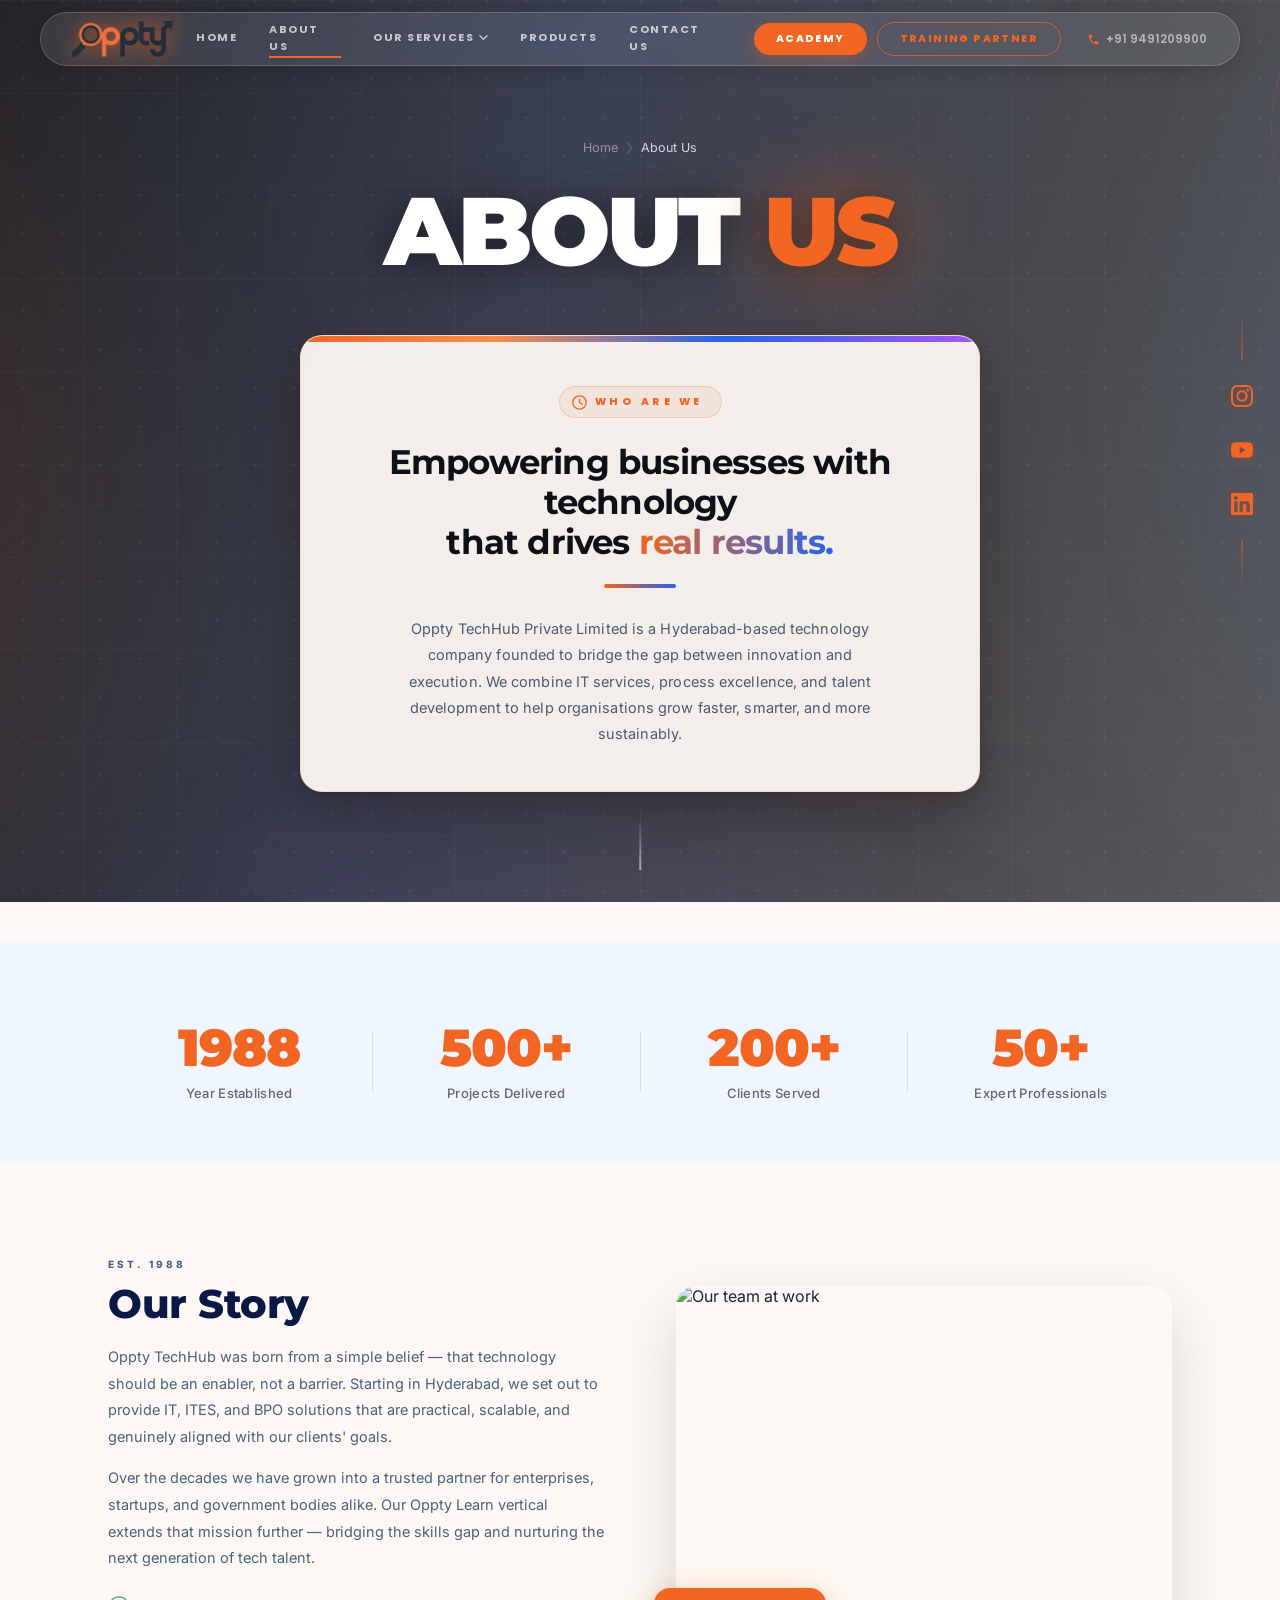
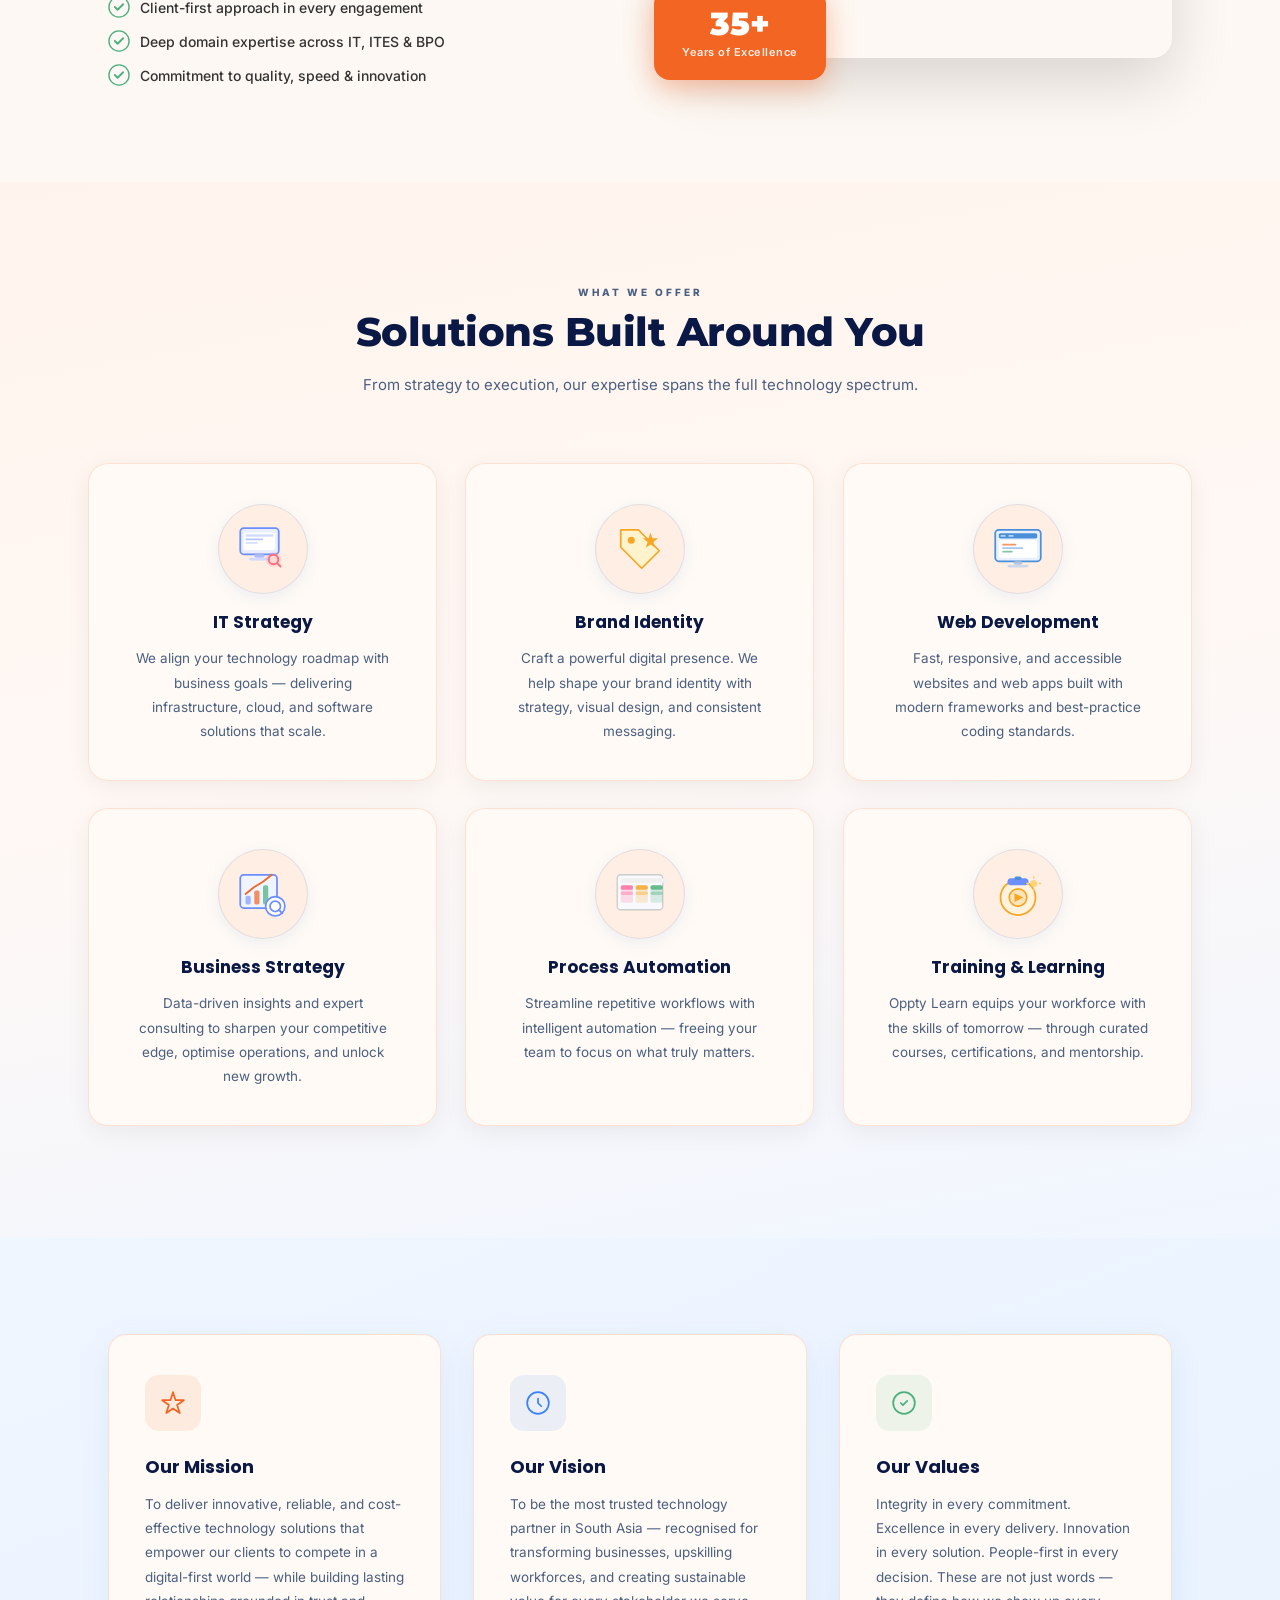
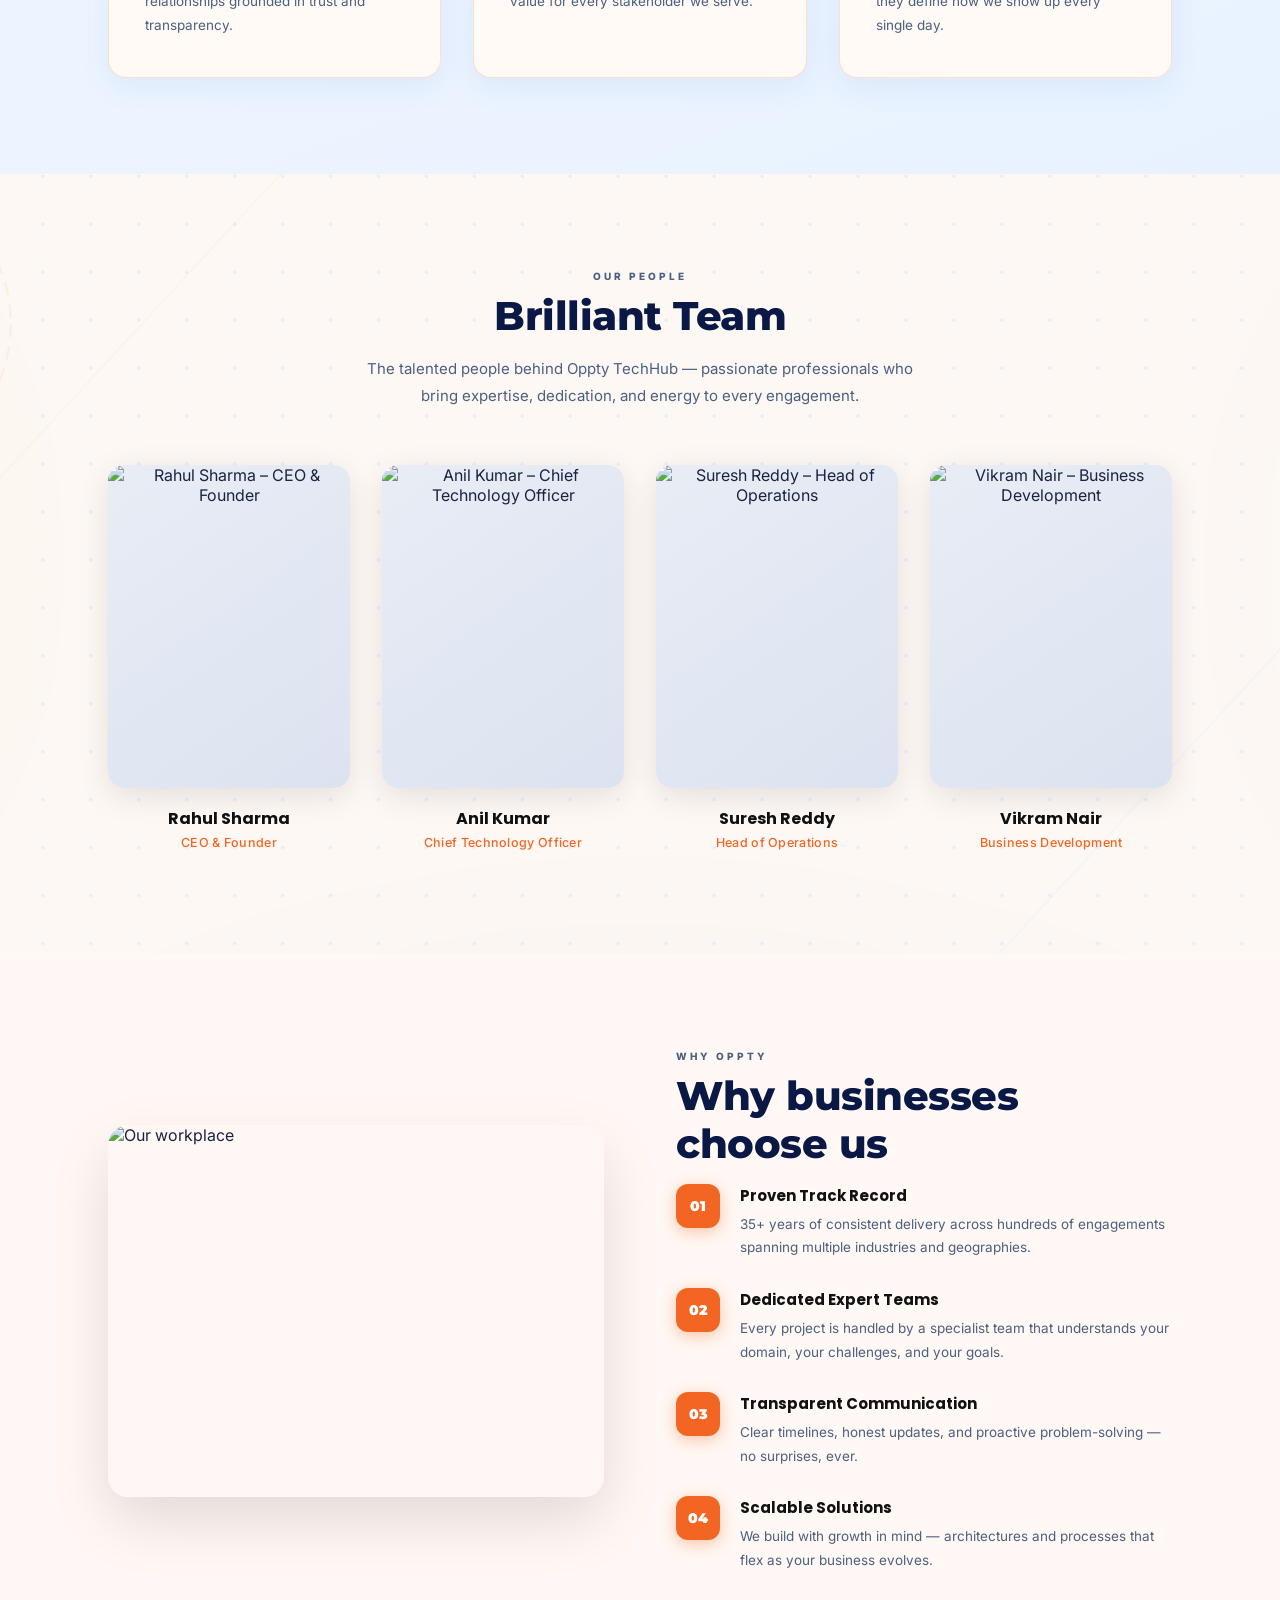
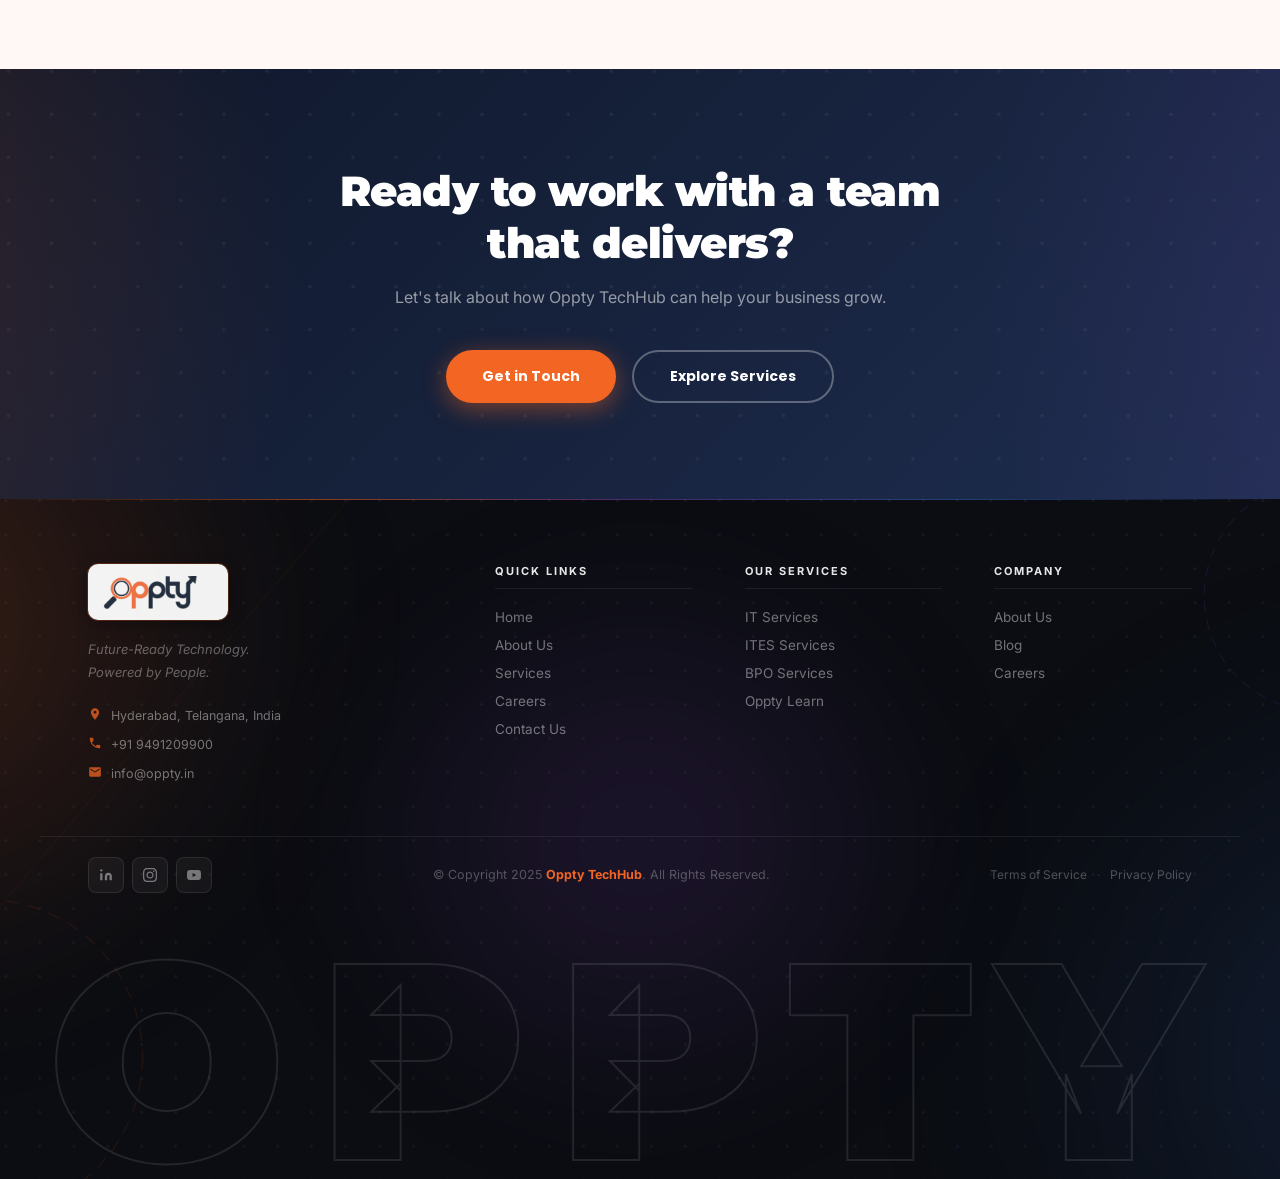
==== HTML/about.html @ e7794233 "Initial commit" ====
<!DOCTYPE html>
<html lang="en">

<head>
  <meta charset="UTF-8" />
  <meta name="viewport" content="width=device-width, initial-scale=1.0" />
  <title>About Us – Oppty TechHub</title>
  <link rel="preconnect" href="https://fonts.googleapis.com" />
  <link rel="preconnect" href="https://fonts.gstatic.com" crossorigin />
  <link
    href="https://fonts.googleapis.com/css2?family=Inter:wght@300;400;500;600;700&family=Montserrat:wght@700;800;900&family=Poppins:wght@400;500;600;700;800&display=swap"
    rel="stylesheet" />
  <link rel="stylesheet" href="../CSS/index.css" />
  <link rel="stylesheet" href="../CSS/about.css" />
</head>
  
<body class="page-light">

  <!-- ── PAGE LOADER ── -->
  <div class="page-loader is-visible" id="pageLoader">
    <div class="page-loader__logo">
      <div class="page-loader__ring"></div>
      <div class="page-loader__ring"></div>
      <div class="page-loader__ring"></div>
      <img class="page-loader__img" src="../ASSETS/images/oppty.png" alt="Loading" />
    </div>
  </div>

  <!-- ── FLOATING SOCIAL BAR ── -->
  <div class="social-bar">
    <a href="https://www.instagram.com/opptytech?igsh=YTExdTBsc3Y4ejU2" target="_blank" rel="noopener"
      aria-label="Instagram" class="social-bar__link">
      <svg viewBox="0 0 24 24" fill="currentColor">
        <path
          d="M12 2.163c3.204 0 3.584.012 4.85.07 3.252.148 4.771 1.691 4.919 4.919.058 1.265.069 1.645.069 4.849 0 3.205-.012 3.584-.069 4.849-.149 3.225-1.664 4.771-4.919 4.919-1.266.058-1.644.07-4.85.07-3.204 0-3.584-.012-4.849-.07-3.26-.149-4.771-1.699-4.919-4.92-.058-1.265-.07-1.644-.07-4.849 0-3.204.013-3.583.07-4.849.149-3.227 1.664-4.771 4.919-4.919 1.266-.057 1.645-.069 4.849-.069zm0-2.163c-3.259 0-3.667.014-4.947.072-4.358.2-6.78 2.618-6.98 6.98-.059 1.281-.073 1.689-.073 4.948 0 3.259.014 3.668.072 4.948.2 4.358 2.618 6.78 6.98 6.98 1.281.058 1.689.072 4.948.072 3.259 0 3.668-.014 4.948-.072 4.354-.2 6.782-2.618 6.979-6.98.059-1.28.073-1.689.073-4.948 0-3.259-.014-3.667-.072-4.947-.196-4.354-2.617-6.78-6.979-6.98-1.281-.059-1.69-.073-4.949-.073zm0 5.838c-3.403 0-6.162 2.759-6.162 6.162s2.759 6.163 6.162 6.163 6.162-2.759 6.162-6.163c0-3.403-2.759-6.162-6.162-6.162zm0 10.162c-2.209 0-4-1.79-4-4 0-2.209 1.791-4 4-4s4 1.791 4 4c0 2.21-1.791 4-4 4zm6.406-11.845c-.796 0-1.441.645-1.441 1.44s.645 1.44 1.441 1.44c.795 0 1.439-.645 1.439-1.44s-.644-1.44-1.439-1.44z" />
      </svg>
    </a>
    <a href="https://youtube.com/@mroppty?si=NbpyNIM-vkHyeLYM" target="_blank" rel="noopener" aria-label="YouTube"
      class="social-bar__link">
      <svg viewBox="0 0 24 24" fill="currentColor">
        <path
          d="M23.498 6.186a3.016 3.016 0 0 0-2.122-2.136C19.505 3.545 12 3.545 12 3.545s-7.505 0-9.377.505A3.017 3.017 0 0 0 .502 6.186C0 8.07 0 12 0 12s0 3.93.502 5.814a3.016 3.016 0 0 0 2.122 2.136c1.871.505 9.376.505 9.376.505s7.505 0 9.377-.505a3.015 3.015 0 0 0 2.122-2.136C24 15.93 24 12 24 12s0-3.93-.502-5.814zM9.545 15.568V8.432L15.818 12l-6.273 3.568z" />
      </svg>
    </a>
    <a href="https://www.linkedin.com/company/opptytech/" target="_blank" rel="noopener" aria-label="LinkedIn"
      class="social-bar__link">
      <svg viewBox="0 0 24 24" fill="currentColor">
        <path
          d="M20.447 20.452h-3.554v-5.569c0-1.328-.027-3.037-1.852-3.037-1.853 0-2.136 1.445-2.136 2.939v5.667H9.351V9h3.414v1.561h.046c.477-.9 1.637-1.85 3.37-1.85 3.601 0 4.267 2.37 4.267 5.455v6.286zM5.337 7.433a2.062 2.062 0 0 1-2.063-2.065 2.064 2.064 0 1 1 2.063 2.065zm1.782 13.019H3.555V9h3.564v11.452zM22.225 0H1.771C.792 0 0 .774 0 1.729v20.542C0 23.227.792 24 1.771 24h20.451C23.2 24 24 23.227 24 22.271V1.729C24 .774 23.2 0 22.222 0h.003z" />
      </svg>
    </a>
  </div>

  <!-- ── NAVBAR (same as index) ── -->
  <header id="navbar">
    <div class="nav-inner">
      <a href="../index.html" class="logo">
        <img class="logo-img" src="../ASSETS/images/oppty.png" alt="Oppty Logo" />
      </a>
      <nav>
        <a href="../index.html">Home</a>
        <a href="../HTML/about.html" class="nav-active">About Us</a>
        <div class="nav-dropdown">
          <a href="#" class="nav-dropdown__toggle" onclick="toggleNavDropdown(this); return false;">Our Services
            <svg class="nav-dropdown__arrow" viewBox="0 0 10 6" fill="none">
              <path d="M1 1l4 4 4-4" stroke="currentColor" stroke-width="1.6" stroke-linecap="round"
                stroke-linejoin="round" />
            </svg>
          </a>
          <ul class="nav-dropdown__menu">
            <li><a href="IT_services.html"><span class="dd-icon dd-icon--blue"><svg viewBox="0 0 24 24" fill="none">
                    <rect x="2" y="3" width="20" height="14" rx="2" stroke="currentColor" stroke-width="1.6" />
                    <path d="M8 21h8M12 17v4" stroke="currentColor" stroke-width="1.6" stroke-linecap="round" />
                  </svg></span><span class="dd-label">IT Services</span></a></li>
            <li><a href="ITES_services.html"><span class="dd-icon dd-icon--orange"><svg viewBox="0 0 24 24" fill="none">
                    <circle cx="12" cy="12" r="3" stroke="currentColor" stroke-width="1.6" />
                    <path d="M6.3 6.3a8 8 0 0 0 0 11.4M17.7 6.3a8 8 0 0 1 0 11.4" stroke="currentColor"
                      stroke-width="1.6" stroke-linecap="round" />
                  </svg></span><span class="dd-label">ITES Services</span></a></li>

            <li><a href="Oppty_learn.html"><span class="dd-icon dd-icon--purple"><svg viewBox="0 0 24 24" fill="none">
                    <path d="M12 3L2 8l10 5 10-5-10-5z" stroke="currentColor" stroke-width="1.6"
                      stroke-linejoin="round" />
                    <path d="M2 17l10 5 10-5M2 12l10 5 10-5" stroke="currentColor" stroke-width="1.6"
                      stroke-linecap="round" stroke-linejoin="round" />
                  </svg></span><span class="dd-label">Oppty Learn</span></a></li>
          </ul>
        </div>
        <a href="./resources.html">Products</a>
        <a href="contact.html">Contact Us</a>
      </nav>
      <div class="nav-actions">
        <a href="#" class="btn btn-academy">Academy</a>
        <a href="#" class="btn btn-training">Training Partner</a>
        <a href="tel:+919491209900" class="phone-link">
          <svg viewBox="0 0 24 24" fill="currentColor">
            <path
              d="M6.6 10.8c1.4 2.8 3.8 5.1 6.6 6.6l2.2-2.2c.27-.27.67-.36 1.02-.24 1.12.37 2.33.57 3.58.57.55 0 1 .45 1 1V20c0 .55-.45 1-1 1-9.39 0-17-7.61-17-17 0-.55.45-1 1-1H8c.55 0 1 .45 1 1 0 1.25.2 2.45.57 3.57-.11.34-.03.74-.24 1.01L6.6 10.8z" />
          </svg>
          +91 9491209900
        </a>
      </div>
      <button class="hamburger" aria-label="Toggle menu" onclick="toggleMenu()">
        <span></span><span></span><span></span>
      </button>
    </div>
    <div class="mobile-nav" id="mobileNav">
      <a href="../index.html">Home</a>
      <a href="about.html">About Us</a>
      <div class="mobile-dropdown">
        <button class="mobile-dropdown__toggle" onclick="toggleMobileDropdown(this)" aria-expanded="false">Our Services
          <svg class="mobile-dropdown__arrow" viewBox="0 0 10 6" fill="none">
            <path d="M1 1l4 4 4-4" stroke="currentColor" stroke-width="1.6" stroke-linecap="round"
              stroke-linejoin="round" />
          </svg>
        </button>
        <ul class="mobile-dropdown__menu">
          <li><a href="IT_services.html">IT Services</a></li>
          <li><a href="ITES_services.html">ITES Services</a></li>
          <li><a href="Oppty_learn.html">Oppty Learn</a></li>
        </ul>
      </div>
      <a href="./resources.html">Products</a>
      <a href="./contact.html">Contact Us</a>

      <div class="mobile-btns">
        <a href="#" class="btn btn-academy">Academy</a>
        <a href="#" class="btn btn-training">Training Partner</a>
      </div>
    </div>
  </header>

  <!-- ═══════════════════════════════════
       HERO BANNER — full-viewport cinematic
  ════════════════════════════════════ -->
  <section class="ab-hero" id="ab-hero">

    <!-- Slow Ken Burns background image -->
    <div class="ab-hero__img-layer" aria-hidden="true"></div>

    <!-- Dark colour gradient overlay -->
    <div class="ab-hero__overlay" aria-hidden="true"></div>

    <!-- SVG mesh: dot grid + animated orbs + rings -->
    <div class="ab-hero__mesh" aria-hidden="true">
      <svg viewBox="0 0 1440 700" preserveAspectRatio="xMidYMid slice" xmlns="http://www.w3.org/2000/svg">
        <defs>
          <radialGradient id="abh-og" cx="15%" cy="55%" r="55%">
            <stop offset="0%" stop-color="#f26522" stop-opacity="0.36" />
            <stop offset="100%" stop-color="#f26522" stop-opacity="0" />
          </radialGradient>
          <radialGradient id="abh-bg" cx="85%" cy="45%" r="55%">
            <stop offset="0%" stop-color="#2563eb" stop-opacity="0.28" />
            <stop offset="100%" stop-color="#2563eb" stop-opacity="0" />
          </radialGradient>
          <radialGradient id="abh-pg" cx="50%" cy="90%" r="50%">
            <stop offset="0%" stop-color="#a855f7" stop-opacity="0.18" />
            <stop offset="100%" stop-color="#a855f7" stop-opacity="0" />
          </radialGradient>
          <pattern id="abh-dot" x="0" y="0" width="30" height="30" patternUnits="userSpaceOnUse">
            <circle cx="1.4" cy="1.4" r="1.1" fill="rgba(255,255,255,0.07)" />
          </pattern>
          <pattern id="abh-gr" x="0" y="0" width="72" height="72" patternUnits="userSpaceOnUse">
            <path d="M72 0L0 0 0 72" fill="none" stroke="rgba(255,255,255,0.04)" stroke-width="1" />
          </pattern>
        </defs>
        <rect width="1440" height="700" fill="url(#abh-gr)" />
        <rect width="1440" height="700" fill="url(#abh-dot)" />
        <ellipse class="abh-orb abh-orb--1" cx="160" cy="350" rx="560" ry="480" fill="url(#abh-og)" />
        <ellipse class="abh-orb abh-orb--2" cx="1280" cy="350" rx="540" ry="460" fill="url(#abh-bg)" />
        <ellipse class="abh-orb abh-orb--3" cx="720" cy="680" rx="520" ry="300" fill="url(#abh-pg)" />
        <circle class="abh-ring" cx="1340" cy="100" r="130" fill="none" stroke="rgba(242,101,34,0.16)"
          stroke-width="1.2" stroke-dasharray="12 8" />
        <circle class="abh-ring abh-ring--rev" cx="100" cy="590" r="100" fill="none" stroke="rgba(59,130,246,0.14)"
          stroke-width="1" stroke-dasharray="9 6" />
        <circle class="abh-ring" cx="720" cy="350" r="220" fill="none" stroke="rgba(255,255,255,0.04)" stroke-width="1"
          stroke-dasharray="16 10" />
        <line x1="0" y1="700" x2="560" y2="0" stroke="rgba(242,101,34,0.06)" stroke-width="1" />
        <line x1="880" y1="700" x2="1440" y2="0" stroke="rgba(59,130,246,0.05)" stroke-width="1" />
      </svg>
    </div>

    <!-- Hero content -->
    <div class="ab-hero__content">

      <!-- Breadcrumb -->
      <div class="ab-hero__bread">
        <a href="../index.html">Home</a>
        <svg viewBox="0 0 8 14" fill="none">
          <path d="M1 1l6 6-6 6" stroke="currentColor" stroke-width="1.5" stroke-linecap="round"
            stroke-linejoin="round" />
        </svg>
        <span>About Us</span>
      </div>

      <!-- Page title -->
      <h1 class="ab-hero__title">
        About <span class="ab-hero__title-accent">Us</span>
      </h1>

      <!-- Info card -->
      <div class="ab-hero__card">

        <!-- Gradient top bar -->
        <div class="ab-hero__card-bar"></div>

        <!-- WHO ARE YOU label -->
        <p class="ab-hero__card-label">
          <svg viewBox="0 0 18 18" fill="none">
            <path d="M9 1a8 8 0 1 0 0 16A8 8 0 0 0 9 1zM9 5v4l3 2" stroke="#f26522" stroke-width="1.6"
              stroke-linecap="round" />
          </svg>
          WHO ARE WE
        </p>

        <!-- Main heading -->
        <h2 class="ab-hero__card-heading">
          Empowering businesses with technology<br />
          that drives <em>real results.</em>
        </h2>

        <!-- Decorative divider -->
        <div class="ab-hero__card-divider"></div>

        <!-- Body -->
        <p class="ab-hero__card-body">
          Oppty TechHub Private Limited is a Hyderabad-based technology company founded to bridge the gap between
          innovation and execution. We combine IT services, process excellence, and talent development to help
          organisations grow faster, smarter, and more sustainably.
        </p>

      </div><!-- /card -->
    </div><!-- /content -->

    <!-- Scroll hint -->
    <div class="ab-hero__scroll" aria-hidden="true">
      <div class="ab-hero__scroll-line"></div>
    </div>

  </section>

  <!-- ═══════════════════════════════════
       STATS STRIP
  ════════════════════════════════════ -->
  <section class="ab-stats">
    <div class="ab-stats__inner">
      <div class="ab-stat">
        <span class="ab-stat__num" data-count="1988">1988</span>
        <span class="ab-stat__label">Year Established</span>
      </div>
      <div class="ab-stat__divider"></div>
      <div class="ab-stat">
        <span class="ab-stat__num" data-count="500">500+</span>
        <span class="ab-stat__label">Projects Delivered</span>
      </div>
      <div class="ab-stat__divider"></div>
      <div class="ab-stat">
        <span class="ab-stat__num" data-count="200">200+</span>
        <span class="ab-stat__label">Clients Served</span>
      </div>
      <div class="ab-stat__divider"></div>
      <div class="ab-stat">
        <span class="ab-stat__num" data-count="50">50+</span>
        <span class="ab-stat__label">Expert Professionals</span>
      </div>
    </div>
  </section>

  <!-- ═══════════════════════════════════
       STORY SECTION
  ════════════════════════════════════ -->
  <section class="ab-story">
    <div class="ab-story__inner">
      <!-- Left text -->
      <div class="ab-story__text">
        <p class="ab-section-label">EST. 1988</p>
        <h2 class="ab-section-heading">Our Story</h2>
        <p class="ab-story__body">Oppty TechHub was born from a simple belief — that technology should be an enabler,
          not a barrier. Starting in Hyderabad, we set out to provide IT, ITES, and BPO solutions that are practical,
          scalable, and genuinely aligned with our clients' goals.</p>
        <p class="ab-story__body">Over the decades we have grown into a trusted partner for enterprises, startups, and
          government bodies alike. Our Oppty Learn vertical extends that mission further — bridging the skills gap and
          nurturing the next generation of tech talent.</p>
        <ul class="ab-story__checks">
          <li>
            <svg viewBox="0 0 24 24" fill="none">
              <circle cx="12" cy="12" r="11" stroke="#4caf7d" stroke-width="1.5" />
              <path d="M7.5 12l3 3 6-6" stroke="#4caf7d" stroke-width="2" stroke-linecap="round"
                stroke-linejoin="round" />
            </svg>
            Client-first approach in every engagement
          </li>
          <li>
            <svg viewBox="0 0 24 24" fill="none">
              <circle cx="12" cy="12" r="11" stroke="#4caf7d" stroke-width="1.5" />
              <path d="M7.5 12l3 3 6-6" stroke="#4caf7d" stroke-width="2" stroke-linecap="round"
                stroke-linejoin="round" />
            </svg>
            Deep domain expertise across IT, ITES &amp; BPO
          </li>
          <li>
            <svg viewBox="0 0 24 24" fill="none">
              <circle cx="12" cy="12" r="11" stroke="#4caf7d" stroke-width="1.5" />
              <path d="M7.5 12l3 3 6-6" stroke="#4caf7d" stroke-width="2" stroke-linecap="round"
                stroke-linejoin="round" />
            </svg>
            Commitment to quality, speed &amp; innovation
          </li>
        </ul>
      </div>
      <!-- Right image -->
      <div class="ab-story__media">
        <div class="ab-story__img-wrap">
          <img src="https://images.unsplash.com/photo-1552664730-d307ca884978?auto=format&fit=crop&w=900&q=80"
            alt="Our team at work" loading="lazy" />
          <div class="ab-story__badge">
            <strong>35+</strong>
            <span>Years of Excellence</span>
          </div>
        </div>
      </div>
    </div>
  </section>

  <!-- ═══════════════════════════════════
       WHAT WE OFFER — 6-CARD GRID
  ════════════════════════════════════ -->
  <section class="ab-offer">
    <div class="ab-offer__inner">

      <div class="ab-section-head">
        <p class="ab-section-label">WHAT WE OFFER</p>
        <h2 class="ab-section-heading" style="color:#111;">Solutions Built Around You</h2>
        <p class="ab-section-sub">From strategy to execution, our expertise spans the full technology spectrum.</p>
      </div>

      <div class="ab-offer__grid">

        <!-- Card 1: IT Strategy -->
        <div class="ab-offer__card">
          <div class="ab-offer__icon">
            <!-- Flat IT / monitor+search icon -->
            <svg width="64" height="64" viewBox="0 0 64 64" fill="none" xmlns="http://www.w3.org/2000/svg">
              <rect x="6" y="8" width="44" height="30" rx="4" fill="#e8eeff" />
              <rect x="6" y="8" width="44" height="30" rx="4" stroke="#6c8eff" stroke-width="2" />
              <rect x="10" y="13" width="36" height="20" rx="2" fill="#fff" />
              <rect x="12" y="15" width="32" height="3" rx="1.5" fill="#6c8eff" opacity=".3" />
              <rect x="12" y="20" width="20" height="2" rx="1" fill="#6c8eff" opacity=".5" />
              <rect x="12" y="24" width="14" height="2" rx="1" fill="#6c8eff" opacity=".3" />
              <rect x="22" y="38" width="12" height="4" rx="2" fill="#b0beff" />
              <rect x="16" y="42" width="24" height="3" rx="1.5" fill="#d0d9ff" />
              <!-- magnifier -->
              <circle cx="44" cy="44" r="9" fill="#ff6e7f" opacity=".15" />
              <circle cx="44" cy="44" r="5.5" fill="none" stroke="#ff6e7f" stroke-width="2.2" />
              <line x1="48.5" y1="48.5" x2="52" y2="52" stroke="#ff6e7f" stroke-width="2.2" stroke-linecap="round" />
            </svg>
          </div>
          <h4>IT Strategy</h4>
          <p>We align your technology roadmap with business goals — delivering infrastructure, cloud, and software
            solutions that scale.</p>
        </div>

        <!-- Card 2: Brand & Identity -->
        <div class="ab-offer__card">
          <div class="ab-offer__icon">
            <!-- Flat tag+star icon -->
            <svg width="64" height="64" viewBox="0 0 64 64" fill="none" xmlns="http://www.w3.org/2000/svg">
              <path d="M10 10h20l24 24-20 20L10 30V10z" fill="#fff3cd" />
              <path d="M10 10h20l24 24-20 20L10 30V10z" stroke="#f5a623" stroke-width="2" stroke-linejoin="round" />
              <circle cx="22" cy="22" r="4" fill="#f5a623" />
              <!-- star -->
              <path d="M44 14l2 6h6l-5 4 2 6-5-3.5L39 30l2-6-5-4h6z" fill="#f5a623" stroke="#f5a623" stroke-width=".5"
                stroke-linejoin="round" />
            </svg>
          </div>
          <h4>Brand Identity</h4>
          <p>Craft a powerful digital presence. We help shape your brand identity with strategy, visual design, and
            consistent messaging.</p>
        </div>

        <!-- Card 3: Web Development -->
        <div class="ab-offer__card">
          <div class="ab-offer__icon">
            <!-- Flat monitor with colored bar -->
            <svg width="64" height="64" viewBox="0 0 64 64" fill="none" xmlns="http://www.w3.org/2000/svg">
              <rect x="6" y="10" width="52" height="36" rx="4" fill="#e8f0fe" />
              <rect x="6" y="10" width="52" height="36" rx="4" stroke="#4a90d9" stroke-width="2" />
              <rect x="10" y="14" width="44" height="6" rx="2" fill="#4a90d9" />
              <rect x="12" y="16" width="6" height="2" rx="1" fill="#fff" opacity=".6" />
              <rect x="21" y="16" width="6" height="2" rx="1" fill="#fff" opacity=".6" />
              <rect x="10" y="22" width="44" height="20" rx="1" fill="#fff" />
              <!-- code lines -->
              <rect x="14" y="26" width="16" height="2" rx="1" fill="#f26522" opacity=".7" />
              <rect x="14" y="30" width="24" height="2" rx="1" fill="#4a90d9" opacity=".5" />
              <rect x="14" y="34" width="12" height="2" rx="1" fill="#4caf7d" opacity=".7" />
              <!-- stand -->
              <rect x="27" y="46" width="10" height="4" rx="2" fill="#b0c4de" />
              <rect x="20" y="50" width="24" height="3" rx="1.5" fill="#cdd9ea" />
            </svg>
          </div>
          <h4>Web Development</h4>
          <p>Fast, responsive, and accessible websites and web apps built with modern frameworks and best-practice
            coding standards.</p>
        </div>

        <!-- Card 4: Business Strategy -->
        <div class="ab-offer__card">
          <div class="ab-offer__icon">
            <!-- Chart + magnifier icon -->
            <svg width="64" height="64" viewBox="0 0 64 64" fill="none" xmlns="http://www.w3.org/2000/svg">
              <rect x="6" y="10" width="42" height="38" rx="4" fill="#f0f4ff" />
              <rect x="6" y="10" width="42" height="38" rx="4" stroke="#6c8eff" stroke-width="2" />
              <rect x="12" y="34" width="6" height="10" rx="2" fill="#6c8eff" opacity=".6" />
              <rect x="22" y="28" width="6" height="16" rx="2" fill="#f26522" opacity=".7" />
              <rect x="32" y="22" width="6" height="22" rx="2" fill="#4caf7d" opacity=".7" />
              <path d="M12 32l10-8 10-6 10-8" stroke="#f26522" stroke-width="2" stroke-linecap="round"
                stroke-linejoin="round" />
              <!-- magnifier overlay -->
              <circle cx="46" cy="46" r="11" fill="#fff" stroke="#6c8eff" stroke-width="2" />
              <circle cx="46" cy="46" r="6" fill="none" stroke="#6c8eff" stroke-width="2" />
              <line x1="50.2" y1="50.2" x2="54" y2="54" stroke="#6c8eff" stroke-width="2.2" stroke-linecap="round" />
            </svg>
          </div>
          <h4>Business Strategy</h4>
          <p>Data-driven insights and expert consulting to sharpen your competitive edge, optimise operations, and
            unlock new growth.</p>
        </div>

        <!-- Card 5: Process Automation -->
        <div class="ab-offer__card">
          <div class="ab-offer__icon">
            <!-- Colorful card/kanban icon -->
            <svg width="64" height="64" viewBox="0 0 64 64" fill="none" xmlns="http://www.w3.org/2000/svg">
              <rect x="6" y="10" width="52" height="40" rx="4" fill="#f8f9fc" />
              <rect x="6" y="10" width="52" height="40" rx="4" stroke="#ccc" stroke-width="1.5" />
              <rect x="10" y="14" width="52" height="5" rx="2" fill="#f0f0f0" />
              <rect x="10" y="22" width="14" height="20" rx="3" fill="#ff6b9d" opacity=".2" />
              <rect x="10" y="22" width="14" height="5" rx="2" fill="#ff6b9d" opacity=".8" />
              <rect x="10" y="29" width="14" height="4" rx="2" fill="#ff6b9d" opacity=".4" />
              <rect x="27" y="22" width="14" height="20" rx="3" fill="#f5a623" opacity=".2" />
              <rect x="27" y="22" width="14" height="5" rx="2" fill="#f5a623" opacity=".8" />
              <rect x="27" y="29" width="14" height="4" rx="2" fill="#f5a623" opacity=".4" />
              <rect x="44" y="22" width="14" height="20" rx="3" fill="#4caf7d" opacity=".2" />
              <rect x="44" y="22" width="14" height="5" rx="2" fill="#4caf7d" opacity=".8" />
              <rect x="44" y="29" width="14" height="4" rx="2" fill="#4caf7d" opacity=".4" />
            </svg>
          </div>
          <h4>Process Automation</h4>
          <p>Streamline repetitive workflows with intelligent automation — freeing your team to focus on what truly
            matters.</p>
        </div>

        <!-- Card 6: Training & Learning -->
        <div class="ab-offer__card">
          <div class="ab-offer__icon">
            <!-- Camera / learning platform icon -->
            <svg width="64" height="64" viewBox="0 0 64 64" fill="none" xmlns="http://www.w3.org/2000/svg">
              <circle cx="32" cy="36" r="20" fill="#fff3e0" />
              <circle cx="32" cy="36" r="20" stroke="#f5a623" stroke-width="2" />
              <!-- gear teeth simplified -->
              <circle cx="32" cy="36" r="10" fill="#f5a623" opacity=".2" />
              <circle cx="32" cy="36" r="10" stroke="#f5a623" stroke-width="2" />
              <!-- play triangle -->
              <path d="M28 31l10 5-10 5V31z" fill="#f5a623" />
              <!-- top accent cap -->
              <rect x="20" y="14" width="24" height="8" rx="4" fill="#6c8eff" />
              <rect x="28" y="12" width="8" height="4" rx="2" fill="#4a90d9" />
              <!-- sparkle -->
              <circle cx="50" cy="20" r="4" fill="#ffd166" opacity=".85" />
              <line x1="50" y1="14" x2="50" y2="12" stroke="#ffd166" stroke-width="1.5" stroke-linecap="round" />
              <line x1="50" y1="26" x2="50" y2="28" stroke="#ffd166" stroke-width="1.5" stroke-linecap="round" />
              <line x1="44" y1="20" x2="42" y2="20" stroke="#ffd166" stroke-width="1.5" stroke-linecap="round" />
              <line x1="56" y1="20" x2="58" y2="20" stroke="#ffd166" stroke-width="1.5" stroke-linecap="round" />
            </svg>
          </div>
          <h4>Training &amp; Learning</h4>
          <p>Oppty Learn equips your workforce with the skills of tomorrow — through curated courses, certifications,
            and mentorship.</p>
        </div>

      </div>
    </div>
  </section>

  <!-- ═══════════════════════════════════
       MISSION / VISION / VALUES
  ════════════════════════════════════ -->
  <section class="ab-mvv">
    <div class="ab-mvv__inner">
      <div class="ab-mvv__card">
        <div class="ab-mvv__icon ab-mvv__icon--orange">
          <svg viewBox="0 0 24 24" fill="none">
            <path d="M12 2l2.4 7.4H22l-6.2 4.5 2.4 7.4L12 17l-6.2 4.3 2.4-7.4L2 9.4h7.6z" stroke="currentColor"
              stroke-width="1.6" stroke-linejoin="round" />
          </svg>
        </div>
        <h3>Our Mission</h3>
        <p>To deliver innovative, reliable, and cost-effective technology solutions that empower our clients to compete
          in a digital-first world — while building lasting relationships grounded in trust and transparency.</p>
      </div>
      <div class="ab-mvv__card">
        <div class="ab-mvv__icon ab-mvv__icon--blue">
          <svg viewBox="0 0 24 24" fill="none">
            <circle cx="12" cy="12" r="10" stroke="currentColor" stroke-width="1.6" />
            <path d="M12 8v4l3 3" stroke="currentColor" stroke-width="1.6" stroke-linecap="round" />
          </svg>
        </div>
        <h3>Our Vision</h3>
        <p>To be the most trusted technology partner in South Asia — recognised for transforming businesses, upskilling
          workforces, and creating sustainable value for every stakeholder we serve.</p>
      </div>
      <div class="ab-mvv__card">
        <div class="ab-mvv__icon ab-mvv__icon--green">
          <svg viewBox="0 0 24 24" fill="none">
            <path d="M9 12l2 2 4-4" stroke="currentColor" stroke-width="1.6" stroke-linecap="round"
              stroke-linejoin="round" />
            <path d="M12 2C6.48 2 2 6.48 2 12s4.48 10 10 10 10-4.48 10-10S17.52 2 12 2z" stroke="currentColor"
              stroke-width="1.6" />
          </svg>
        </div>
        <h3>Our Values</h3>
        <p>Integrity in every commitment. Excellence in every delivery. Innovation in every solution. People-first in
          every decision. These are not just words — they define how we show up every single day.</p>
      </div>
    </div>
  </section>

  <!-- ═══════════════════════════════════
       BRILLIANT TEAM
  ════════════════════════════════════ -->
  <section class="ab-team">

    <!-- Animated SVG background -->
    <div class="ab-team__bg" aria-hidden="true">
      <svg class="ab-team__bg-svg" viewBox="0 0 1440 520" preserveAspectRatio="xMidYMid slice"
        xmlns="http://www.w3.org/2000/svg">
        <defs>
          <radialGradient id="tm-g1" cx="15%" cy="50%" r="55%">
            <stop offset="0%" stop-color="#f26522" stop-opacity="0.10" />
            <stop offset="100%" stop-color="#f26522" stop-opacity="0" />
          </radialGradient>
          <radialGradient id="tm-g2" cx="85%" cy="50%" r="55%">
            <stop offset="0%" stop-color="#3b82f6" stop-opacity="0.10" />
            <stop offset="100%" stop-color="#3b82f6" stop-opacity="0" />
          </radialGradient>
          <radialGradient id="tm-g3" cx="50%" cy="100%" r="55%">
            <stop offset="0%" stop-color="#a855f7" stop-opacity="0.07" />
            <stop offset="100%" stop-color="#a855f7" stop-opacity="0" />
          </radialGradient>
          <pattern id="tm-dots" x="0" y="0" width="32" height="32" patternUnits="userSpaceOnUse">
            <circle cx="1.5" cy="1.5" r="1.2" fill="rgba(59,130,246,0.10)" />
          </pattern>
        </defs>
        <rect width="1440" height="520" fill="url(#tm-dots)" />
        <ellipse class="tm-orb tm-orb--1" cx="120" cy="260" rx="420" ry="380" fill="url(#tm-g1)" />
        <ellipse class="tm-orb tm-orb--2" cx="1320" cy="260" rx="420" ry="380" fill="url(#tm-g2)" />
        <ellipse class="tm-orb tm-orb--3" cx="720" cy="520" rx="520" ry="300" fill="url(#tm-g3)" />
        <circle class="tm-ring tm-ring--a" cx="200" cy="100" r="100" fill="none" stroke="rgba(242,101,34,0.10)"
          stroke-width="1" stroke-dasharray="9 6" />
        <circle class="tm-ring tm-ring--b" cx="1240" cy="420" r="80" fill="none" stroke="rgba(59,130,246,0.10)"
          stroke-width="1" stroke-dasharray="7 5" />
        <line x1="0" y1="520" x2="480" y2="0" stroke="rgba(242,101,34,0.04)" stroke-width="1" />
        <line x1="960" y1="520" x2="1440" y2="0" stroke="rgba(59,130,246,0.04)" stroke-width="1" />
      </svg>
    </div>

    <div class="ab-team__inner">

      <!-- Section header -->
      <div class="ab-section-head">
        <p class="ab-section-label">OUR PEOPLE</p>
        <h2 class="ab-section-heading" style="color:#111;">Brilliant Team</h2>
        <p class="ab-section-sub">The talented people behind Oppty TechHub — passionate professionals who bring
          expertise, dedication, and energy to every engagement.</p>
      </div>

      <!-- Team grid -->
      <div class="ab-team__grid">

        <!-- Member 1 -->
        <div class="ab-team__card">
          <div class="ab-team__photo-wrap">
            <img src="https://images.unsplash.com/photo-1507003211169-0a1dd7228f2d?auto=format&fit=crop&w=400&q=80"
              alt="Rahul Sharma – CEO & Founder" loading="lazy" />
            <div class="ab-team__overlay">
              <div class="ab-team__socials">
                <a href="#" aria-label="LinkedIn" class="ab-team__soc ab-team__soc--li">
                  <svg viewBox="0 0 24 24" fill="currentColor">
                    <path
                      d="M16 8a6 6 0 0 1 6 6v7h-4v-7a2 2 0 0 0-2-2 2 2 0 0 0-2 2v7h-4v-7a6 6 0 0 1 6-6zM2 9h4v12H2z" />
                    <circle cx="4" cy="4" r="2" />
                  </svg>
                </a>
                <a href="#" aria-label="Twitter / X" class="ab-team__soc ab-team__soc--tw">
                  <svg viewBox="0 0 24 24" fill="currentColor">
                    <path
                      d="M18.244 2.25h3.308l-7.227 8.26 8.502 11.24H16.17l-4.714-6.231-5.401 6.231H2.744l7.737-8.835L2.25 2.25h6.961l4.261 5.636 4.772-5.636zm-1.161 17.52h1.833L7.084 4.126H5.117z" />
                  </svg>
                </a>
                <a href="#" aria-label="Instagram" class="ab-team__soc ab-team__soc--ig">
                  <svg viewBox="0 0 24 24" fill="currentColor">
                    <path
                      d="M12 2.163c3.204 0 3.584.012 4.85.07 3.252.148 4.771 1.691 4.919 4.919.058 1.265.069 1.645.069 4.849 0 3.205-.012 3.584-.069 4.849-.149 3.225-1.664 4.771-4.919 4.919-1.266.058-1.644.07-4.85.07-3.204 0-3.584-.012-4.849-.07-3.26-.149-4.771-1.699-4.919-4.92-.058-1.265-.07-1.644-.07-4.849 0-3.204.013-3.583.07-4.849.149-3.227 1.664-4.771 4.919-4.919 1.266-.057 1.645-.069 4.849-.069zm0-2.163c-3.259 0-3.667.014-4.947.072-4.358.2-6.78 2.618-6.98 6.98-.059 1.281-.073 1.689-.073 4.948 0 3.259.014 3.668.072 4.948.2 4.358 2.618 6.78 6.98 6.98 1.281.058 1.689.072 4.948.072 3.259 0 3.668-.014 4.948-.072 4.354-.2 6.782-2.618 6.979-6.98.059-1.28.073-1.689.073-4.948 0-3.259-.014-3.667-.072-4.947-.196-4.354-2.617-6.78-6.979-6.98-1.281-.059-1.69-.073-4.949-.073zm0 5.838c-3.403 0-6.162 2.759-6.162 6.162s2.759 6.163 6.162 6.163 6.162-2.759 6.162-6.163c0-3.403-2.759-6.162-6.162-6.162zm0 10.162c-2.209 0-4-1.79-4-4 0-2.209 1.791-4 4-4s4 1.791 4 4c0 2.21-1.791 4-4 4zm6.406-11.845c-.796 0-1.441.645-1.441 1.44s.645 1.44 1.441 1.44c.795 0 1.439-.645 1.439-1.44s-.644-1.44-1.439-1.44z" />
                  </svg>
                </a>
              </div>
            </div>
          </div>
          <div class="ab-team__info">
            <h4 class="ab-team__name">Rahul Sharma</h4>
            <span class="ab-team__role">CEO &amp; Founder</span>
          </div>
        </div>

        <!-- Member 2 -->
        <div class="ab-team__card">
          <div class="ab-team__photo-wrap">
            <img src="https://images.unsplash.com/photo-1560250097-0b93528c311a?auto=format&fit=crop&w=400&q=80"
              alt="Anil Kumar – Chief Technology Officer" loading="lazy" />
            <div class="ab-team__overlay">
              <div class="ab-team__socials">
                <a href="#" aria-label="LinkedIn" class="ab-team__soc ab-team__soc--li"><svg viewBox="0 0 24 24"
                    fill="currentColor">
                    <path
                      d="M16 8a6 6 0 0 1 6 6v7h-4v-7a2 2 0 0 0-2-2 2 2 0 0 0-2 2v7h-4v-7a6 6 0 0 1 6-6zM2 9h4v12H2z" />
                    <circle cx="4" cy="4" r="2" />
                  </svg></a>
                <a href="#" aria-label="Twitter / X" class="ab-team__soc ab-team__soc--tw"><svg viewBox="0 0 24 24"
                    fill="currentColor">
                    <path
                      d="M18.244 2.25h3.308l-7.227 8.26 8.502 11.24H16.17l-4.714-6.231-5.401 6.231H2.744l7.737-8.835L2.25 2.25h6.961l4.261 5.636 4.772-5.636zm-1.161 17.52h1.833L7.084 4.126H5.117z" />
                  </svg></a>
                <a href="#" aria-label="Instagram" class="ab-team__soc ab-team__soc--ig"><svg viewBox="0 0 24 24"
                    fill="currentColor">
                    <path
                      d="M12 2.163c3.204 0 3.584.012 4.85.07 3.252.148 4.771 1.691 4.919 4.919.058 1.265.069 1.645.069 4.849 0 3.205-.012 3.584-.069 4.849-.149 3.225-1.664 4.771-4.919 4.919-1.266.058-1.644.07-4.85.07-3.204 0-3.584-.012-4.849-.07-3.26-.149-4.771-1.699-4.919-4.92-.058-1.265-.07-1.644-.07-4.849 0-3.204.013-3.583.07-4.849.149-3.227 1.664-4.771 4.919-4.919 1.266-.057 1.645-.069 4.849-.069zm0-2.163c-3.259 0-3.667.014-4.947.072-4.358.2-6.78 2.618-6.98 6.98-.059 1.281-.073 1.689-.073 4.948 0 3.259.014 3.668.072 4.948.2 4.358 2.618 6.78 6.98 6.98 1.281.058 1.689.072 4.948.072 3.259 0 3.668-.014 4.948-.072 4.354-.2 6.782-2.618 6.979-6.98.059-1.28.073-1.689.073-4.948 0-3.259-.014-3.667-.072-4.947-.196-4.354-2.617-6.78-6.979-6.98-1.281-.059-1.69-.073-4.949-.073zm0 5.838c-3.403 0-6.162 2.759-6.162 6.162s2.759 6.163 6.162 6.163 6.162-2.759 6.162-6.163c0-3.403-2.759-6.162-6.162-6.162zm0 10.162c-2.209 0-4-1.79-4-4 0-2.209 1.791-4 4-4s4 1.791 4 4c0 2.21-1.791 4-4 4zm6.406-11.845c-.796 0-1.441.645-1.441 1.44s.645 1.44 1.441 1.44c.795 0 1.439-.645 1.439-1.44s-.644-1.44-1.439-1.44z" />
                  </svg></a>
              </div>
            </div>
          </div>
          <div class="ab-team__info">
            <h4 class="ab-team__name">Anil Kumar</h4>
            <span class="ab-team__role">Chief Technology Officer</span>
          </div>
        </div>

        <!-- Member 3 -->
        <div class="ab-team__card">
          <div class="ab-team__photo-wrap">
            <img src="https://images.unsplash.com/photo-1472099645785-5658abf4ff4e?auto=format&fit=crop&w=400&q=80"
              alt="Suresh Reddy – Head of Operations" loading="lazy" />
            <div class="ab-team__overlay">
              <div class="ab-team__socials">
                <a href="#" aria-label="LinkedIn" class="ab-team__soc ab-team__soc--li"><svg viewBox="0 0 24 24"
                    fill="currentColor">
                    <path
                      d="M16 8a6 6 0 0 1 6 6v7h-4v-7a2 2 0 0 0-2-2 2 2 0 0 0-2 2v7h-4v-7a6 6 0 0 1 6-6zM2 9h4v12H2z" />
                    <circle cx="4" cy="4" r="2" />
                  </svg></a>
                <a href="#" aria-label="Twitter / X" class="ab-team__soc ab-team__soc--tw"><svg viewBox="0 0 24 24"
                    fill="currentColor">
                    <path
                      d="M18.244 2.25h3.308l-7.227 8.26 8.502 11.24H16.17l-4.714-6.231-5.401 6.231H2.744l7.737-8.835L2.25 2.25h6.961l4.261 5.636 4.772-5.636zm-1.161 17.52h1.833L7.084 4.126H5.117z" />
                  </svg></a>
                <a href="#" aria-label="Instagram" class="ab-team__soc ab-team__soc--ig"><svg viewBox="0 0 24 24"
                    fill="currentColor">
                    <path
                      d="M12 2.163c3.204 0 3.584.012 4.85.07 3.252.148 4.771 1.691 4.919 4.919.058 1.265.069 1.645.069 4.849 0 3.205-.012 3.584-.069 4.849-.149 3.225-1.664 4.771-4.919 4.919-1.266.058-1.644.07-4.85.07-3.204 0-3.584-.012-4.849-.07-3.26-.149-4.771-1.699-4.919-4.92-.058-1.265-.07-1.644-.07-4.849 0-3.204.013-3.583.07-4.849.149-3.227 1.664-4.771 4.919-4.919 1.266-.057 1.645-.069 4.849-.069zm0-2.163c-3.259 0-3.667.014-4.947.072-4.358.2-6.78 2.618-6.98 6.98-.059 1.281-.073 1.689-.073 4.948 0 3.259.014 3.668.072 4.948.2 4.358 2.618 6.78 6.98 6.98 1.281.058 1.689.072 4.948.072 3.259 0 3.668-.014 4.948-.072 4.354-.2 6.782-2.618 6.979-6.98.059-1.28.073-1.689.073-4.948 0-3.259-.014-3.667-.072-4.947-.196-4.354-2.617-6.78-6.979-6.98-1.281-.059-1.69-.073-4.949-.073zm0 5.838c-3.403 0-6.162 2.759-6.162 6.162s2.759 6.163 6.162 6.163 6.162-2.759 6.162-6.163c0-3.403-2.759-6.162-6.162-6.162zm0 10.162c-2.209 0-4-1.79-4-4 0-2.209 1.791-4 4-4s4 1.791 4 4c0 2.21-1.791 4-4 4zm6.406-11.845c-.796 0-1.441.645-1.441 1.44s.645 1.44 1.441 1.44c.795 0 1.439-.645 1.439-1.44s-.644-1.44-1.439-1.44z" />
                  </svg></a>
              </div>
            </div>
          </div>
          <div class="ab-team__info">
            <h4 class="ab-team__name">Suresh Reddy</h4>
            <span class="ab-team__role">Head of Operations</span>
          </div>
        </div>

        <!-- Member 4 -->
        <div class="ab-team__card">
          <div class="ab-team__photo-wrap">
            <img src="https://images.unsplash.com/photo-1500648767791-00dcc994a43e?auto=format&fit=crop&w=400&q=80"
              alt="Vikram Nair – Business Development" loading="lazy" />
            <div class="ab-team__overlay">
              <div class="ab-team__socials">
                <a href="#" aria-label="LinkedIn" class="ab-team__soc ab-team__soc--li"><svg viewBox="0 0 24 24"
                    fill="currentColor">
                    <path
                      d="M16 8a6 6 0 0 1 6 6v7h-4v-7a2 2 0 0 0-2-2 2 2 0 0 0-2 2v7h-4v-7a6 6 0 0 1 6-6zM2 9h4v12H2z" />
                    <circle cx="4" cy="4" r="2" />
                  </svg></a>
                <a href="#" aria-label="Twitter / X" class="ab-team__soc ab-team__soc--tw"><svg viewBox="0 0 24 24"
                    fill="currentColor">
                    <path
                      d="M18.244 2.25h3.308l-7.227 8.26 8.502 11.24H16.17l-4.714-6.231-5.401 6.231H2.744l7.737-8.835L2.25 2.25h6.961l4.261 5.636 4.772-5.636zm-1.161 17.52h1.833L7.084 4.126H5.117z" />
                  </svg></a>
                <a href="#" aria-label="Instagram" class="ab-team__soc ab-team__soc--ig"><svg viewBox="0 0 24 24"
                    fill="currentColor">
                    <path
                      d="M12 2.163c3.204 0 3.584.012 4.85.07 3.252.148 4.771 1.691 4.919 4.919.058 1.265.069 1.645.069 4.849 0 3.205-.012 3.584-.069 4.849-.149 3.225-1.664 4.771-4.919 4.919-1.266.058-1.644.07-4.85.07-3.204 0-3.584-.012-4.849-.07-3.26-.149-4.771-1.699-4.919-4.92-.058-1.265-.07-1.644-.07-4.849 0-3.204.013-3.583.07-4.849.149-3.227 1.664-4.771 4.919-4.919 1.266-.057 1.645-.069 4.849-.069zm0-2.163c-3.259 0-3.667.014-4.947.072-4.358.2-6.78 2.618-6.98 6.98-.059 1.281-.073 1.689-.073 4.948 0 3.259.014 3.668.072 4.948.2 4.358 2.618 6.78 6.98 6.98 1.281.058 1.689.072 4.948.072 3.259 0 3.668-.014 4.948-.072 4.354-.2 6.782-2.618 6.979-6.98.059-1.28.073-1.689.073-4.948 0-3.259-.014-3.667-.072-4.947-.196-4.354-2.617-6.78-6.979-6.98-1.281-.059-1.69-.073-4.949-.073zm0 5.838c-3.403 0-6.162 2.759-6.162 6.162s2.759 6.163 6.162 6.163 6.162-2.759 6.162-6.163c0-3.403-2.759-6.162-6.162-6.162zm0 10.162c-2.209 0-4-1.79-4-4 0-2.209 1.791-4 4-4s4 1.791 4 4c0 2.21-1.791 4-4 4zm6.406-11.845c-.796 0-1.441.645-1.441 1.44s.645 1.44 1.441 1.44c.795 0 1.439-.645 1.439-1.44s-.644-1.44-1.439-1.44z" />
                  </svg></a>
              </div>
            </div>
          </div>
          <div class="ab-team__info">
            <h4 class="ab-team__name">Vikram Nair</h4>
            <span class="ab-team__role">Business Development</span>
          </div>
        </div>

      </div>
    </div>
  </section>

  <!-- ═══════════════════════════════════
       WHY CHOOSE US
  ════════════════════════════════════ -->
  <section class="ab-why">
    <div class="ab-why__inner">
      <div class="ab-why__media">
        <img src="https://images.unsplash.com/photo-1521791136064-7986c2920216?auto=format&fit=crop&w=900&q=80"
          alt="Our workplace" loading="lazy" />
      </div>
      <div class="ab-why__text">
        <p class="ab-section-label">WHY OPPTY</p>
        <h2 class="ab-section-heading">Why businesses choose us</h2>
        <div class="ab-why__items">
          <div class="ab-why__item">
            <div class="ab-why__item-icon">01</div>
            <div>
              <h4>Proven Track Record</h4>
              <p>35+ years of consistent delivery across hundreds of engagements spanning multiple industries and
                geographies.</p>
            </div>
          </div>
          <div class="ab-why__item">
            <div class="ab-why__item-icon">02</div>
            <div>
              <h4>Dedicated Expert Teams</h4>
              <p>Every project is handled by a specialist team that understands your domain, your challenges, and your
                goals.</p>
            </div>
          </div>
          <div class="ab-why__item">
            <div class="ab-why__item-icon">03</div>
            <div>
              <h4>Transparent Communication</h4>
              <p>Clear timelines, honest updates, and proactive problem-solving — no surprises, ever.</p>
            </div>
          </div>
          <div class="ab-why__item">
            <div class="ab-why__item-icon">04</div>
            <div>
              <h4>Scalable Solutions</h4>
              <p>We build with growth in mind — architectures and processes that flex as your business evolves.</p>
            </div>
          </div>
        </div>
      </div>
    </div>
  </section>

  <!-- ═══════════════════════════════════
       CTA BANNER
  ════════════════════════════════════ -->
  <section class="ab-cta">
    <div class="ab-cta__bg" aria-hidden="true">
      <svg viewBox="0 0 1440 280" preserveAspectRatio="xMidYMid slice" xmlns="http://www.w3.org/2000/svg">
        <defs>
          <radialGradient id="cta-g1" cx="20%" cy="50%" r="60%">
            <stop offset="0%" stop-color="#f26522" stop-opacity="0.30" />
            <stop offset="100%" stop-color="#f26522" stop-opacity="0" />
          </radialGradient>
          <radialGradient id="cta-g2" cx="80%" cy="50%" r="60%">
            <stop offset="0%" stop-color="#a855f7" stop-opacity="0.20" />
            <stop offset="100%" stop-color="#a855f7" stop-opacity="0" />
          </radialGradient>
          <pattern id="cta-dot" x="0" y="0" width="28" height="28" patternUnits="userSpaceOnUse">
            <circle cx="1.4" cy="1.4" r="1.1" fill="rgba(255,255,255,0.06)" />
          </pattern>
        </defs>
        <rect width="1440" height="280" fill="url(#cta-dot)" />
        <ellipse cx="200" cy="140" rx="500" ry="400" fill="url(#cta-g1)" />
        <ellipse cx="1240" cy="140" rx="500" ry="400" fill="url(#cta-g2)" />
      </svg>
    </div>
    <div class="ab-cta__inner">
      <h2 class="ab-cta__heading">Ready to work with a team that delivers?</h2>
      <p class="ab-cta__sub">Let's talk about how Oppty TechHub can help your business grow.</p>
      <div class="ab-cta__btns">
        <a href="mailto:info@oppty.in" class="ab-cta__btn ab-cta__btn--primary">Get in Touch</a>
        <a href="../index.html#services" class="ab-cta__btn ab-cta__btn--outline">Explore Services</a>
      </div>
    </div>
  </section>

  <!-- ═══════════════════════════════════
       FOOTER (same as index)
  ════════════════════════════════════ -->
  <footer class="footer">
    <div class="footer-bg" aria-hidden="true">
      <svg class="footer-bg-svg" viewBox="0 0 1440 560" preserveAspectRatio="xMidYMid slice"
        xmlns="http://www.w3.org/2000/svg">
        <defs>
          <radialGradient id="fo1-ab" cx="50%" cy="50%" r="50%">
            <stop offset="0%" stop-color="#f26522" stop-opacity="0.22" />
            <stop offset="100%" stop-color="#f26522" stop-opacity="0" />
          </radialGradient>
          <radialGradient id="fo2-ab" cx="50%" cy="50%" r="50%">
            <stop offset="0%" stop-color="#3b82f6" stop-opacity="0.16" />
            <stop offset="100%" stop-color="#3b82f6" stop-opacity="0" />
          </radialGradient>
          <radialGradient id="fo3-ab" cx="50%" cy="50%" r="50%">
            <stop offset="0%" stop-color="#a855f7" stop-opacity="0.14" />
            <stop offset="100%" stop-color="#a855f7" stop-opacity="0" />
          </radialGradient>
          <pattern id="fdots-ab" x="0" y="0" width="28" height="28" patternUnits="userSpaceOnUse">
            <circle cx="1.4" cy="1.4" r="1.1" fill="rgba(255,255,255,0.05)" />
          </pattern>
        </defs>
        <rect width="1440" height="560" fill="url(#fdots-ab)" />
        <ellipse class="fo fo--1" cx="100" cy="100" rx="340" ry="320" fill="url(#fo1-ab)" />
        <ellipse class="fo fo--2" cx="1360" cy="460" rx="360" ry="340" fill="url(#fo2-ab)" />
        <ellipse class="fo fo--3" cx="720" cy="280" rx="260" ry="240" fill="url(#fo3-ab)" />
        <circle class="fr fr--a" cx="180" cy="460" r="130" fill="none" stroke="rgba(242,101,34,0.12)" stroke-width="1"
          stroke-dasharray="11 7" />
        <circle class="fr fr--b" cx="1280" cy="80" r="95" fill="none" stroke="rgba(168,85,247,0.12)" stroke-width="1"
          stroke-dasharray="9 6" />
        <line x1="0" y1="560" x2="480" y2="0" stroke="rgba(242,101,34,0.05)" stroke-width="1" />
        <line x1="960" y1="560" x2="1440" y2="0" stroke="rgba(168,85,247,0.04)" stroke-width="1" />
      </svg>
    </div>
    <div class="footer-topline"></div>
    <div class="footer-main">
      <div class="footer-brand">
        <a href="../index.html" class="footer-logo-wrap">
          <div class="footer-logo-icon"><img src="../ASSETS/images/oppty.png" alt="Oppty Logo" /></div>
        </a>
        <p class="footer-tagline">Future-Ready Technology.<br />Powered by People.</p>
        <div class="footer-contact-list">
          <p class="footer-contact-item"><svg viewBox="0 0 24 24" fill="none">
              <path
                d="M12 2C8.13 2 5 5.13 5 9c0 5.25 7 13 7 13s7-7.75 7-13c0-3.87-3.13-7-7-7zm0 9.5c-1.38 0-2.5-1.12-2.5-2.5S10.62 6.5 12 6.5s2.5 1.12 2.5 2.5S13.38 11.5 12 11.5z"
                fill="currentColor" />
            </svg>Hyderabad, Telangana, India</p>
          <p class="footer-contact-item"><svg viewBox="0 0 24 24" fill="none">
              <path
                d="M6.6 10.8c1.4 2.8 3.8 5.1 6.6 6.6l2.2-2.2c.27-.27.67-.36 1.02-.24 1.12.37 2.33.57 3.58.57.55 0 1 .45 1 1V20c0 .55-.45 1-1 1-9.39 0-17-7.61-17-17 0-.55.45-1 1-1H8c.55 0 1 .45 1 1 0 1.25.2 2.45.57 3.57-.11.34-.03.74-.24 1.01L6.6 10.8z"
                fill="currentColor" />
            </svg><a href="tel:+919491209900">+91 9491209900</a></p>
          <p class="footer-contact-item"><svg viewBox="0 0 24 24" fill="none">
              <path
                d="M20 4H4c-1.1 0-2 .9-2 2v12c0 1.1.9 2 2 2h16c1.1 0 2-.9 2-2V6c0-1.1-.9-2-2-2zm0 4l-8 5-8-5V6l8 5 8-5v2z"
                fill="currentColor" />
            </svg><a href="mailto:info@oppty.in">info@oppty.in</a></p>
        </div>
      </div>
      <div class="footer-col">
        <h4 class="footer-col-heading">Quick Links</h4>
        <ul class="footer-nav">
          <li><a href="../index.html">Home</a></li>
          <li><a href="about.html">About Us</a></li>
          <li><a href="#">Services</a></li>
          <li><a href="#">Careers</a></li>
          <li><a href="#">Contact Us</a></li>
        </ul>
      </div>
      <div class="footer-col">
        <h4 class="footer-col-heading">Our Services</h4>
        <ul class="footer-nav">
          <li><a href="IT_services.html">IT Services</a></li>
          <li><a href="ITES_services.html">ITES Services</a></li>
          <li><a href="BPO.html">BPO Services</a></li>
          <li><a href="Oppty_learn.html">Oppty Learn</a></li>
        </ul>
      </div>
      <div class="footer-col">
        <h4 class="footer-col-heading">Company</h4>
        <ul class="footer-nav">
          <li><a href="about.html">About Us</a></li>
          <li><a href="#">Blog</a></li>
          <li><a href="#">Careers</a></li>
        </ul>
      </div>
    </div>
    <div class="footer-mid-divider"></div>
    <div class="footer-bottom">
      <div class="footer-socials">
        <a href="https://www.linkedin.com/company/opptytech/" target="_blank" aria-label="LinkedIn" class="fsoc"><svg
            viewBox="0 0 24 24" fill="currentColor">
            <path d="M16 8a6 6 0 0 1 6 6v7h-4v-7a2 2 0 0 0-2-2 2 2 0 0 0-2 2v7h-4v-7a6 6 0 0 1 6-6zM2 9h4v12H2z" />
            <circle cx="4" cy="4" r="2" />
          </svg></a>
        <a href="https://www.instagram.com/opptytech" target="_blank" aria-label="Instagram" class="fsoc"><svg
            viewBox="0 0 24 24" fill="currentColor">
            <path
              d="M12 2.163c3.204 0 3.584.012 4.85.07 3.252.148 4.771 1.691 4.919 4.919.058 1.265.069 1.645.069 4.849 0 3.205-.012 3.584-.069 4.849-.149 3.225-1.664 4.771-4.919 4.919-1.266.058-1.644.07-4.85.07-3.204 0-3.584-.012-4.849-.07-3.26-.149-4.771-1.699-4.919-4.92-.058-1.265-.07-1.644-.07-4.849 0-3.204.013-3.583.07-4.849.149-3.227 1.664-4.771 4.919-4.919 1.266-.057 1.645-.069 4.849-.069zm0-2.163c-3.259 0-3.667.014-4.947.072-4.358.2-6.78 2.618-6.98 6.98-.059 1.281-.073 1.689-.073 4.948 0 3.259.014 3.668.072 4.948.2 4.358 2.618 6.78 6.98 6.98 1.281.058 1.689.072 4.948.072 3.259 0 3.668-.014 4.948-.072 4.354-.2 6.782-2.618 6.979-6.98.059-1.28.073-1.689.073-4.948 0-3.259-.014-3.667-.072-4.947-.196-4.354-2.617-6.78-6.979-6.98-1.281-.059-1.69-.073-4.949-.073zm0 5.838c-3.403 0-6.162 2.759-6.162 6.162s2.759 6.163 6.162 6.163 6.162-2.759 6.162-6.163c0-3.403-2.759-6.162-6.162-6.162zm0 10.162c-2.209 0-4-1.79-4-4 0-2.209 1.791-4 4-4s4 1.791 4 4c0 2.21-1.791 4-4 4zm6.406-11.845c-.796 0-1.441.645-1.441 1.44s.645 1.44 1.441 1.44c.795 0 1.439-.645 1.439-1.44s-.644-1.44-1.439-1.44z" />
          </svg></a>
        <a href="https://youtube.com/@mroppty" target="_blank" aria-label="YouTube" class="fsoc"><svg
            viewBox="0 0 24 24" fill="currentColor">
            <path
              d="M23.498 6.186a3.016 3.016 0 0 0-2.122-2.136C19.505 3.545 12 3.545 12 3.545s-7.505 0-9.377.505A3.017 3.017 0 0 0 .502 6.186C0 8.07 0 12 0 12s0 3.93.502 5.814a3.016 3.016 0 0 0 2.122 2.136c1.871.505 9.376.505 9.376.505s7.505 0 9.377-.505a3.015 3.015 0 0 0 2.122-2.136C24 15.93 24 12 24 12s0-3.93-.502-5.814zM9.545 15.568V8.432L15.818 12l-6.273 3.568z" />
          </svg></a>
      </div>
      <p class="footer-copy">&copy; Copyright 2025 <strong>Oppty TechHub</strong>. All Rights Reserved.</p>
      <div class="footer-legal">
        <a href="#">Terms of Service</a><span class="fl-sep">&middot;</span><a href="#">Privacy Policy</a>
      </div>
    </div>
    <div class="footer-watermark" aria-hidden="true">OPPTY</div>
  </footer>

  <script>
    // ── Navbar scroll + past-hero ──
    const navbar = document.getElementById('navbar');
    const heroSection = document.querySelector('.ab-hero');
    window.addEventListener('scroll', () => {
      const heroH = heroSection ? heroSection.offsetHeight : 0;
      navbar.classList.toggle('scrolled', window.scrollY > 40);
      navbar.classList.toggle('past-hero', window.scrollY > heroH - 60);
    });

    // ── Mobile menu ──
    function toggleMenu() {
      document.getElementById('mobileNav').classList.toggle('open');
    }

    // ── Mobile dropdown ──
    function toggleMobileDropdown(btn) {
      const expanded = btn.getAttribute('aria-expanded') === 'true';
      btn.setAttribute('aria-expanded', !expanded);
      btn.closest('.mobile-dropdown').classList.toggle('open');
    }

    // ── Desktop nav dropdown (click) ──
    function toggleNavDropdown(toggle) {
      const dropdown = toggle.closest('.nav-dropdown');
      const isOpen = dropdown.classList.contains('open');
      // Close any other open dropdowns first
      document.querySelectorAll('.nav-dropdown.open').forEach(d => d.classList.remove('open'));
      if (!isOpen) dropdown.classList.add('open');
    }

    // Close desktop dropdown when clicking outside
    document.addEventListener('click', function (e) {
      if (!e.target.closest('.nav-dropdown')) {
        document.querySelectorAll('.nav-dropdown.open').forEach(d => d.classList.remove('open'));
      }
    });

  </script>

  <script>
    /* ── Page Loader on Nav Clicks ── */
    (function () {
      var loader = document.getElementById('pageLoader');
      if (!loader) return;
      function showLoaderAndGo(href) {
        loader.classList.add('is-visible');
        setTimeout(function () { window.location.href = href; }, 600);
      }
      document.addEventListener('click', function (e) {
        var link = e.target.closest('a');
        if (!link) return;
        var href = link.getAttribute('href');
        if (!href) return;
        if (href.startsWith('#') || href.startsWith('tel:') || href.startsWith('mailto:') ||
          link.target === '_blank' || href.startsWith('http')) return;
        if (link.pathname === window.location.pathname && !link.hash) return;
        e.preventDefault();
        showLoaderAndGo(href);
      });
      window.addEventListener('load', function () {
        setTimeout(function () {
          loader.classList.add('is-exiting');
          loader.classList.remove('is-visible');
          setTimeout(function () { loader.classList.remove('is-exiting'); }, 400);
        }, 500);
      });
      setTimeout(function () { loader.classList.remove('is-visible'); }, 1500);
    })();
  </script>
</body>

</html>
---- CSS/index.css ----
/* ─────────────────────────────────────
   RESET & TOKENS
───────────────────────────────────── */
*,
*::before,
*::after {
    box-sizing: border-box;
    margin: 0;
    padding: 0;
}

html, body {
    width: 100%;
    min-height: 100vh;
    overflow-x: hidden;
    margin: 0;
    padding: 0;
}

:root {
    --orange: #f26522;
    --orange-dim: rgba(242, 101, 34, 0.15);
    --blue: #1a6bcc;
    --blue-light: #3b8fe8;
    --blue-dark: #0f3d7a;
    --blue-dim: rgba(26, 107, 204, 0.15);
    --nav-h: 52px;
    --nav-h-sm: 44px;
    --white: #fff;
    --bg: #060c18;
    /* deep navy-black */
    --ease: cubic-bezier(0.22, 1, 0.36, 1);
     --bg-primary: #ffffff;
    --bg-secondary: #f8fafc;
    --text-dark: #0f172a;
    --text-gray: #64748b;
    --accent-primary: #ff6b00;
    --accent-secondary: #ff8533;
    --font-display: 'Satoshi', 'Inter', 'Segoe UI', sans-serif;
    --ease: cubic-bezier(0.22, 1, 0.36, 1);
    --shadow-sm: 0 1px 3px rgba(0, 0, 0, 0.05), 0 1px 2px rgba(0, 0, 0, 0.03);
    --shadow-hover: 0 10px 25px rgba(0, 0, 0, 0.08), 0 4px 10px rgba(0, 0, 0, 0.04);
    
}


/* ─────────────────────────────────────
   PAGE LOADER
───────────────────────────────────── */
.page-loader {
    position: fixed;
    inset: 0;
    z-index: 99999;
    display: flex;
    align-items: center;
    justify-content: center;
    background: var(--bg);
    pointer-events: none;
    opacity: 0;
    visibility: hidden;
    transition: opacity 0.35s ease, visibility 0.35s ease;
}

.page-loader.is-visible {
    opacity: 1;
    visibility: visible;
    pointer-events: all;
}

.page-loader.is-exiting {
    opacity: 0;
    transition: opacity 0.4s ease;
}

.page-loader__logo {
    position: relative;
    width: 140px;
    height: 140px;
    filter: drop-shadow(0 0 20px rgba(242, 101, 34, 0.5)) drop-shadow(0 0 60px rgba(242, 101, 34, 0.25));
}

.page-loader__ring {
    position: absolute;
    inset: 0;
    border-radius: 50%;
    border: 3px solid transparent;
    border-top-color: var(--orange);
    animation: loaderSpin 0.9s linear infinite;
}

.page-loader__ring:nth-child(2) {
    inset: 12px;
    border-top-color: rgba(59, 130, 246, 0.6);
    animation-duration: 1.4s;
    animation-direction: reverse;
}

.page-loader__ring:nth-child(3) {
    inset: 24px;
    border-top-color: rgba(242, 101, 34, 0.35);
    animation-duration: 1.8s;
}

.page-loader__img {
    position: absolute;
    inset: 30px;
    width: calc(100% - 60px);
    height: calc(100% - 60px);
    object-fit: contain;
    animation: loaderPulse 1.2s ease-in-out infinite;
}

@keyframes loaderSpin {
    to {
        transform: rotate(360deg);
    }
}

@keyframes loaderPulse {

    0%,
    100% {
        transform: scale(1);
        opacity: 1;
    }

    50% {
        transform: scale(1.08);
        opacity: 0.8;
    }
}


html {
    scroll-behavior: smooth;
}

body {
     background: var(--bg);
    color: var(--text-dark);
    font-family: var(--font-display);
    margin: 0;
    padding: 0;
}

/* ─────────────────────────────────────
   AI POWERED BACKGROUND
───────────────────────────────────── */
.ai-bg {
    position: absolute;
    inset: 0;
    width: 100%;
    height: 100%;
    overflow: hidden;
    z-index: 0;
}

.ai-bg__canvas {
    position: absolute;
    inset: 0;
    width: 100%;
    height: 100%;
    opacity: 0.6;
}

.ai-bg__gradient {
    position: absolute;
    inset: 0;
    background:
        radial-gradient(ellipse at 20% 20%, rgba(242, 101, 34, 0.15) 0%, transparent 50%),
        radial-gradient(ellipse at 80% 80%, rgba(59, 130, 246, 0.12) 0%, transparent 50%),
        radial-gradient(ellipse at 50% 50%, rgba(139, 92, 246, 0.08) 0%, transparent 60%);
    animation: gradientShift 8s ease-in-out infinite;
}

@keyframes gradientShift {

    0%,
    100% {
        transform: scale(1) rotate(0deg);
        opacity: 1;
    }

    50% {
        transform: scale(1.1) rotate(5deg);
        opacity: 0.8;
    }
}

.ai-bg__grid {
    position: absolute;
    inset: 0;
    background-image:
        linear-gradient(rgba(242, 101, 34, 0.03) 1px, transparent 1px),
        linear-gradient(90deg, rgba(242, 101, 34, 0.03) 1px, transparent 1px);
    background-size: 60px 60px;
    animation: gridMove 20s linear infinite;
}

@keyframes gridMove {
    0% {
        transform: translate(0, 0);
    }

    100% {
        transform: translate(60px, 60px);
    }
}

.ai-bg__particles {
    position: absolute;
    inset: 0;
    background-image: radial-gradient(rgba(255, 255, 255, 0.4) 1px, transparent 1px);
    background-size: 100px 100px;
    animation: particlesFloat 15s ease-in-out infinite;
}

@keyframes particlesFloat {

    0%,
    100% {
        transform: translateY(0) translateX(0);
        opacity: 0.3;
    }

    50% {
        transform: translateY(-20px) translateX(10px);
        opacity: 0.6;
    }
}

/* AI Nodes */
.ai-node {
    position: absolute;
    width: 8px;
    height: 8px;
    border-radius: 50%;
    background: var(--orange);
    box-shadow:
        0 0 15px rgba(242, 101, 34, 0.8),
        0 0 30px rgba(242, 101, 34, 0.5),
        0 0 45px rgba(242, 101, 34, 0.3);
    animation: nodeFloat 8s ease-in-out infinite;
}

.ai-node::before {
    content: '';
    position: absolute;
    inset: -4px;
    border-radius: 50%;
    border: 1px solid rgba(242, 101, 34, 0.4);
    animation: nodePulse 2s ease-in-out infinite;
}

.ai-node--1 {
    top: 12%;
    left: 8%;
    animation-delay: 0s;
}

.ai-node--2 {
    top: 28%;
    right: 12%;
    animation-delay: 1.5s;
    background: #3b82f6;
    box-shadow: 0 0 15px rgba(59, 130, 246, 0.8), 0 0 30px rgba(59, 130, 246, 0.5), 0 0 45px rgba(59, 130, 246, 0.3);
}

.ai-node--2::before {
    border-color: rgba(59, 130, 246, 0.4);
}

.ai-node--3 {
    bottom: 35%;
    left: 18%;
    animation-delay: 3s;
}

.ai-node--4 {
    top: 55%;
    right: 22%;
    animation-delay: 4.5s;
    background: #8b5cf6;
    box-shadow: 0 0 15px rgba(139, 92, 246, 0.8), 0 0 30px rgba(139, 92, 246, 0.5), 0 0 45px rgba(139, 92, 246, 0.3);
}

.ai-node--4::before {
    border-color: rgba(139, 92, 246, 0.4);
}

.ai-node--5 {
    bottom: 18%;
    right: 8%;
    animation-delay: 6s;
}

.ai-node--6 {
    top: 45%;
    left: 45%;
    animation-delay: 2s;
    background: #06b6d4;
    box-shadow: 0 0 15px rgba(6, 182, 212, 0.8), 0 0 30px rgba(6, 182, 212, 0.5), 0 0 45px rgba(6, 182, 212, 0.3);
}

.ai-node--6::before {
    border-color: rgba(6, 182, 212, 0.4);
}

@keyframes nodePulse {

    0%,
    100% {
        transform: scale(1);
        opacity: 0.6;
    }

    50% {
        transform: scale(1.5);
        opacity: 0;
    }
}

@keyframes nodeFloat {

    0%,
    100% {
        transform: translateY(0) scale(1);
    }

    50% {
        transform: translateY(-30px) scale(1.2);
    }
}

/* AI Orbs */
.ai-orb {
    position: absolute;
    border-radius: 50%;
    filter: blur(80px);
    animation: orbPulse 10s ease-in-out infinite;
}

.ai-orb--primary {
    width: 500px;
    height: 500px;
    top: -150px;
    left: -150px;
    background: radial-gradient(circle, rgba(242, 101, 34, 0.3) 0%, rgba(242, 101, 34, 0.1) 50%, transparent 70%);
    animation-delay: 0s;
}

.ai-orb--secondary {
    width: 450px;
    height: 450px;
    bottom: -150px;
    right: -150px;
    background: radial-gradient(circle, rgba(59, 130, 246, 0.25) 0%, rgba(59, 130, 246, 0.08) 50%, transparent 70%);
    animation-delay: 3s;
}

.ai-orb--tertiary {
    width: 400px;
    height: 400px;
    top: 50%;
    left: 50%;
    transform: translate(-50%, -50%);
    background: radial-gradient(circle, rgba(139, 92, 246, 0.2) 0%, rgba(139, 92, 246, 0.05) 50%, transparent 70%);
    animation-delay: 6s;
}

@keyframes orbPulse {

    0%,
    100% {
        transform: scale(1) translate(-50%, -50%);
        opacity: 0.5;
    }

    50% {
        transform: scale(1.3) translate(-50%, -50%);
        opacity: 0.8;
    }
}

/* Circuit Pattern */
.ai-bg__circuit {
    position: absolute;
    inset: 0;
    background-image:
        linear-gradient(90deg, rgba(242, 101, 34, 0.05) 1px, transparent 1px),
        linear-gradient(rgba(242, 101, 34, 0.05) 1px, transparent 1px);
    background-size: 100px 100px;
    opacity: 0.4;
    animation: circuitPulse 10s ease-in-out infinite;
}

@keyframes circuitPulse {

    0%,
    100% {
        opacity: 0.3;
    }

    50% {
        opacity: 0.5;
    }
}

/* Data Flow */
.ai-bg__data-flow {
    position: absolute;
    inset: 0;
    background:
        linear-gradient(45deg, transparent 40%, rgba(242, 101, 34, 0.03) 45%, rgba(242, 101, 34, 0.03) 55%, transparent 60%),
        linear-gradient(-45deg, transparent 40%, rgba(59, 130, 246, 0.02) 45%, rgba(59, 130, 246, 0.02) 55%, transparent 60%);
    background-size: 300px 300px;
    animation: dataFlowMove 15s linear infinite;
}

@keyframes dataFlowMove {
    0% {
        background-position: 0 0, 150px 150px;
    }

    100% {
        background-position: 300px 300px, 450px 450px;
    }
}

/* Holographic Rings */
.ai-holo-ring {
    position: absolute;
    border-radius: 50%;
    border: 1px solid rgba(242, 101, 34, 0.15);
    animation: holoRotate 20s linear infinite;
}

.ai-holo-ring--1 {
    width: 600px;
    height: 600px;
    top: 50%;
    left: 50%;
    transform: translate(-50%, -50%);
    animation-delay: 0s;
}

.ai-holo-ring--2 {
    width: 500px;
    height: 500px;
    top: 50%;
    left: 50%;
    transform: translate(-50%, -50%);
    border-color: rgba(59, 130, 246, 0.12);
    animation-delay: -7s;
    animation-direction: reverse;
}

.ai-holo-ring--3 {
    width: 400px;
    height: 400px;
    top: 50%;
    left: 50%;
    transform: translate(-50%, -50%);
    border-color: rgba(139, 92, 246, 0.1);
    animation-delay: -14s;
}

@keyframes holoRotate {
    0% {
        transform: translate(-50%, -50%) rotate(0deg);
    }

    100% {
        transform: translate(-50%, -50%) rotate(360deg);
    }
}

/* Data Streams */
.ai-data-stream {
    position: absolute;
    width: 3px;
    height: 150px;
    background: linear-gradient(to bottom, transparent, rgba(242, 101, 34, 0.8), transparent);
    animation: streamFlow 4s ease-in-out infinite;
    filter: blur(1px);
}

.ai-data-stream--1 {
    left: 12%;
    top: 0;
    animation-delay: 0s;
}

.ai-data-stream--2 {
    left: 35%;
    top: 0;
    animation-delay: 1.5s;
    background: linear-gradient(to bottom, transparent, rgba(59, 130, 246, 0.7), transparent);
}

.ai-data-stream--3 {
    left: 58%;
    top: 0;
    animation-delay: 3s;
    background: linear-gradient(to bottom, transparent, rgba(139, 92, 246, 0.7), transparent);
}

.ai-data-stream--4 {
    left: 82%;
    top: 0;
    animation-delay: 2s;
    background: linear-gradient(to bottom, transparent, rgba(6, 182, 212, 0.6), transparent);
}

@keyframes streamFlow {
    0% {
        transform: translateY(-150px);
        opacity: 0;
    }

    10% {
        opacity: 1;
    }

    90% {
        opacity: 1;
    }

    100% {
        transform: translateY(100vh);
        opacity: 0;
    }
}

/* AI Scan Line Effect */
.ai-bg::after {
    content: '';
    position: absolute;
    inset: 0;
    background: linear-gradient(to bottom,
            transparent 0%,
            rgba(242, 101, 34, 0.02) 50%,
            transparent 100%);
    animation: scanLine 8s linear infinite;
    pointer-events: none;
}

@keyframes scanLine {
    0% {
        transform: translateY(-100%);
    }

    100% {
        transform: translateY(100%);
    }
}

/* Digital Noise Overlay */
.ai-bg::before {
    content: '';
    position: absolute;
    inset: 0;
    background-image: url("data:image/svg+xml,%3Csvg viewBox='0 0 256 256' xmlns='http://www.w3.org/2000/svg'%3E%3Cfilter id='noise'%3E%3CfeTurbulence type='fractalNoise' baseFrequency='0.9' numOctaves='4' stitchTiles='stitch'/%3E%3C/filter%3E%3Crect width='100%25' height='100%25' filter='url(%23noise)'/%3E%3C/svg%3E");
    opacity: 0.03;
    pointer-events: none;
    mix-blend-mode: overlay;
}

body {
    -webkit-font-smoothing: antialiased;
}

/* ─────────────────────────────────────
   FLOATING SOCIAL BAR
───────────────────────────────────── */
.social-bar {
    position: fixed;
    right: 20px;
    top: 50%;
    transform: translateY(-50%);
    z-index: 998;
    display: flex;
    flex-direction: column;
    align-items: center;
    gap: 18px;
    animation: social-float 4s ease-in-out infinite;
}

@keyframes social-float {

    0%,
    100% {
        transform: translateY(-50%);
    }

    50% {
        transform: translateY(calc(-50% - 8px));
    }
}

/* Decorative line above */
.social-bar::before,
.social-bar::after {
    content: '';
    display: block;
    width: 1.5px;
    height: 52px;
    background: linear-gradient(to bottom, transparent, rgba(242, 101, 34, 0.45));
}

.social-bar::after {
    background: linear-gradient(to top, transparent, rgba(242, 101, 34, 0.45));
}

.social-bar__link {
    display: flex;
    align-items: center;
    justify-content: center;
    width: 36px;
    height: 36px;
    color: var(--orange);
    text-decoration: none;
    transition: transform 0.25s cubic-bezier(0.16, 1, 0.3, 1), color 0.22s;
    filter: drop-shadow(0 2px 6px rgba(242, 101, 34, 0.20));
}

.social-bar__link svg {
    width: 22px;
    height: 22px;
    flex-shrink: 0;
}

.social-bar__link:hover {
    transform: scale(1.28);
    color: #d4530e;
    filter: drop-shadow(0 4px 10px rgba(242, 101, 34, 0.45));
}

@media (max-width: 768px) {
    .social-bar {
        display: none;
    }
}

/* ─────────────────────────────────────
   NAVBAR
───────────────────────────────────── */
header {
    position: fixed;
    top: 12px;
    left: 50%;
    transform: translateX(-50%);
    width: calc(100% - 80px);
    max-width: 1200px;
    z-index: 999;
    border-radius: 50px;
    background: rgba(255, 255, 255, 0.10);
    backdrop-filter: blur(20px) saturate(150%);
    -webkit-backdrop-filter: blur(20px) saturate(150%);
    border: 1px solid rgba(255, 255, 255, 0.18);
    box-shadow: 0 4px 20px rgba(0, 0, 0, 0.15);
    transition: background 0.4s, box-shadow 0.4s, top 0.3s;
}

header.scrolled {
    top: 8px;
    background: rgba(255, 255, 255, 0.15);
    backdrop-filter: blur(28px) saturate(170%);
    -webkit-backdrop-filter: blur(28px) saturate(170%);
    border: 1px solid rgba(255, 255, 255, 0.20);
    box-shadow: 0 6px 28px rgba(0, 0, 0, 0.22);
}

.nav-inner {
    height: var(--nav-h);
    max-width: 1200px;
    margin: 0 auto;
    padding: 0 32px;
    display: flex;
    align-items: center;
    gap: 0;
    transition: height 0.3s;
}

header.scrolled .nav-inner {
    height: var(--nav-h-sm);
}

/* ── Logo — matching Elementor logo CSS conventions ── */
.logo {
    display: flex;
    align-items: center;
    text-decoration: none;
    margin-right: auto;
    margin-left: -8px;
    padding: 2px 0;
    flex-shrink: 0;
    box-sizing: border-box;
}

.logo-svg,
.logo-img {
    height: 36px;
    width: auto;
    max-width: 150px;
    display: block;
    border: none;
    border-radius: 0;
    padding: 0;
    background: transparent;
    backdrop-filter: none;
    -webkit-backdrop-filter: none;
    filter: drop-shadow(0 0 8px rgba(242, 101, 34, 0.55)) drop-shadow(0 0 18px rgba(242, 101, 34, 0.28));
    transition: filter 0.3s ease;
    box-sizing: border-box;
}

.logo-svg:hover,
.logo-img:hover {
    filter: drop-shadow(0 0 12px rgba(242, 101, 34, 0.8)) drop-shadow(0 0 28px rgba(242, 101, 34, 0.45));
}

nav {
    display: flex;
    align-items: center;
    gap: 32px;
    margin-right: 32px;
}

nav a {
    text-decoration: none;
    color: rgba(255, 255, 255, 0.7);
    font-family: 'Poppins', sans-serif;
    font-size: 11px;
    font-weight: 700;
    letter-spacing: 1.5px;
    text-transform: uppercase;
    position: relative;
    padding-bottom: 3px;
    transition: color 0.25s;
}

nav a::after {
    content: '';
    position: absolute;
    left: 0;
    bottom: 0;
    width: 0;
    height: 1.5px;
    background: var(--orange);
    transition: width 0.25s;
}

nav a:hover {
    color: var(--white);
}

nav a:hover::after {
    width: 100%;
}

/* Active = orange underline always visible */
nav a.active::after,
nav a.nav-active::after,
nav a.ct-nav-active::after,
nav a.rs-nav-active::after {
    width: 100%;
    background: var(--orange);
}

/* past-hero: active underline stays orange */
header.past-hero nav a.active::after,
header.past-hero nav a.nav-active::after,
header.past-hero nav a.ct-nav-active::after,
header.past-hero nav a.rs-nav-active::after {
    width: 100%;
    background: var(--orange);
}

nav a.active:hover,
nav a.nav-active:hover,
nav a.ct-nav-active:hover,
nav a.rs-nav-active:hover {
    color: #fff;
}

/* Dropdown toggle active underline */
.nav-dropdown__toggle.active::after,
.nav-dropdown__toggle.nav-active::after {
    width: calc(100% - 18px);
}

/* Nav text turns orange after hero */
header.past-hero nav a {
    color: var(--orange);
}

header.past-hero nav a:hover {
    color: #d4530e;
}

/* Phone number turns orange after hero */
header.past-hero .phone-link {
    color: var(--orange);
}

header.past-hero .phone-link:hover {
    color: #d4530e;
}

.nav-actions {
    display: flex;
    align-items: center;
    gap: 10px;
    flex-shrink: 0;
}

.btn {
    display: inline-flex;
    align-items: center;
    padding: 8px 22px;
    border-radius: 100px;
    font-family: 'Poppins', sans-serif;
    font-size: 10.5px;
    font-weight: 800;
    letter-spacing: 1.4px;
    text-transform: uppercase;
    text-decoration: none;
    white-space: nowrap;
    cursor: pointer;
    border: none;
    transition: transform 0.18s, box-shadow 0.18s;
}

.btn:hover {
    transform: translateY(-2px);
}

.btn-academy {
    background: var(--orange);
    color: #fff;
    box-shadow: 0 4px 18px rgba(242, 101, 34, 0.35);
}

.btn-academy:hover {
    box-shadow: 0 6px 28px rgba(242, 101, 34, 0.55);
}

.btn-training {
    background: transparent;
    color: var(--orange);
    border: 1.5px solid rgba(242, 101, 34, 0.7);
}

.btn-training:hover {
    border-color: var(--orange);
    background: var(--orange-dim);
}

.phone-link {
    display: flex;
    align-items: center;
    gap: 6px;
    color: rgba(255, 255, 255, 0.55);
    text-decoration: none;
    font-family: 'Poppins', sans-serif;
    font-size: 11.5px;
    font-weight: 600;
    margin-left: 16px;
    white-space: nowrap;
    transition: color 0.25s;
}

.phone-link:hover {
    color: var(--white);
}

.phone-link svg {
    width: 13px;
    height: 13px;
    fill: var(--orange);
    flex-shrink: 0;
}

.hamburger {
    display: none;
    flex-direction: column;
    justify-content: center;
    gap: 5px;
    background: none;
    border: none;
    cursor: pointer;
    padding: 6px;
    margin-left: 14px;
}

.hamburger span {
    display: block;
    width: 22px;
    height: 2px;
    background: rgba(255, 255, 255, 0.8);
    border-radius: 2px;
}

.mobile-nav {
    display: none;
    flex-direction: column;
    background: rgba(6, 8, 10, 0.97);
    border-top: 1px solid rgba(255, 255, 255, 0.07);
    padding: 8px 24px 20px;
}

.mobile-nav.open {
    display: flex;
}

.mobile-nav a {
    text-decoration: none;
    color: rgba(255, 255, 255, 0.65);
    font-size: 12px;
    font-weight: 600;
    letter-spacing: 0.8px;
    text-transform: uppercase;
    padding: 13px 0;
    border-bottom: 1px solid rgba(255, 255, 255, 0.06);
    transition: color 0.2s;
}

.mobile-nav a:hover {
    color: var(--white);
}

.mobile-btns {
    display: flex;
    gap: 10px;
    padding-top: 18px;
}



/* ═══════════════════════════════════════════
   HERO CONTAINER
═══════════════════════════════════════════ */
.hero-container {
    width: 100% !important;
    max-width: 100% !important;
    margin: 0 !important;
    padding: 0 !important;
    box-sizing: border-box !important;
    overflow: hidden !important;
}

/* ═══════════════════════════════════════════
   HERO — base (overridden by block at line ~6461)
═══════════════════════════════════════════ */
.hero {
    margin: 0 !important;
    width: 100% !important;
    position: relative;
    box-sizing: border-box !important;
}

/* ═══════════════════════════════════════════
   OUTER — FLEX SIDE BY SIDE
═══════════════════════════════════════════ */
.outer {
    display: flex !important;
    flex-direction: row !important;
    flex-wrap: nowrap !important;
    align-items: center !important;
    justify-content: flex-start !important;
    gap: 150px !important;
    width: 100% !important;
    box-sizing: border-box !important;
    padding-left: 50px;
}

/* ═══════════════════════════════════════════
   LEFT: BRAND STORY (26%)
═══════════════════════════════════════════ */
.brand-story {
    flex: 0 0 26% !important;
    width: 35% !important;
    max-width: 40% !important;
    min-width: 0 !important;
    display: flex !important;
    flex-direction: column !important;
    align-items: flex-start !important;
    justify-content: flex-start !important;
    text-align: left !important;
    margin: 0 !important;
    padding: 0 !important;
    box-sizing: border-box !important;
    opacity: 1 !important;
    transform: none !important;
    
}

@keyframes slideInLeft {
    to { opacity: 1; transform: translateX(0); }
}

/* ── BADGE ── */
.label-container {
    display: inline-flex !important;
    align-items: center;
    gap: 8px;
    margin-bottom: 14px !important;
    background: rgba(242, 101, 34, 0.10);
    border: 1px solid rgba(242, 101, 34, 0.30);
    border-radius: 100px;
    padding: 5px 14px 5px 8px !important;
    backdrop-filter: blur(8px);
}

.badge-label {
    color: var(--accent-primary) !important;
    font-family: 'Satoshi', var(--font-display) !important;
    font-size: 10px !important;
    font-weight: 700;
    letter-spacing: 2.5px;
    text-transform: uppercase;
}

.label-dot {
    width: 6px;
    height: 6px;
    border-radius: 50%;
    background: var(--accent-primary);
    animation: pulseDot 2s infinite alternate;
    flex-shrink: 0;
}

@keyframes pulseDot {
    from { opacity: 1; transform: scale(1); box-shadow: 0 0 0 0 rgba(242,101,34,0.5); }
    to   { opacity: .8; transform: scale(1.3); box-shadow: 0 0 0 4px rgba(242,101,34,0); }
}

/* ── HEADING ── */
.brand-story h1 {
    font-family: 'Noto Sans', var(--font-display) !important;
    font-size: clamp(32px, 3.8vw, 52px) !important;
    line-height: 1.08 !important;
    font-weight: 800 !important;
    margin: 0 0 14px 0 !important;
    letter-spacing: -1.5px;
    color: rgba(255,255,255,0.92) !important;
    text-align: left !important;
}

.brand-story h1 .highlight {
    background: linear-gradient(135deg, #ff6b00 0%, #ff9a3c 50%, #ffb870 100%);
    -webkit-background-clip: text;
    -webkit-text-fill-color: transparent;
    background-clip: text;
}

/* ── SUBHEADING ── */
.brand-subheading {
    font-family: 'Satoshi', var(--font-display) !important;
    font-size: 14px !important;
    line-height: 1.7 !important;
    color: rgba(255, 255, 255, 0.60) !important;
    margin-bottom: 20px !important;
    text-align: left !important;
    font-weight: 400 !important;
}

.brand-subheading em {
    color: rgba(255,255,255,0.85);
    font-style: normal;
    font-weight: 600;
}

/* ── STATS STRIP ── */
.hero-stats {
    display: flex;
    align-items: center;
    gap: 0;
    margin-bottom: 20px;
    background: rgba(255,255,255,0.04);
    border: 1px solid rgba(255,255,255,0.10);
    border-radius: 12px;
    padding: 12px 16px;
    backdrop-filter: blur(10px);
}

.hero-stat {
    display: flex;
    flex-direction: column;
    align-items: center;
    flex: 1;
    gap: 2px;
}

.hero-stat__num {
    font-family: 'Syne', var(--font-display) !important;
    font-size: 20px;
    font-weight: 800;
    color: var(--accent-primary);
    line-height: 1;
    letter-spacing: -0.5px;
}

.hero-stat__label {
    font-family: 'Satoshi', var(--font-display) !important;
    font-size: 9px;
    font-weight: 600;
    color: rgba(255,255,255,0.45);
    text-transform: uppercase;
    letter-spacing: 1px;
}

.hero-stat-divider {
    width: 1px;
    height: 28px;
    background: rgba(255,255,255,0.12);
    flex-shrink: 0;
}

/* ── ESSENCE BLOCKS ── */
.brand-blocks-list {
    border-left: none !important;
    padding-left: 0 !important;
    margin-bottom: 20px !important;
    display: flex !important;
    flex-direction: column !important;
    gap: 6px !important;
    width: 100% !important;
}

.essence-item {
    display: flex;
    align-items: flex-start;
    gap: 10px;
    background: rgba(255,255,255,0.04);
    border: 1px solid rgba(255,255,255,0.08);
    border-radius: 10px;
    padding: 10px 12px;
    transition: background 0.2s, border-color 0.2s, transform 0.2s;
    cursor: default;
}

.essence-item:hover {
    background: rgba(242,101,34,0.08);
    border-color: rgba(242,101,34,0.30);
    transform: translateX(3px);
}

.essence-icon {
    width: 28px;
    height: 28px;
    border-radius: 7px;
    background: rgba(242,101,34,0.15);
    border: 1px solid rgba(242,101,34,0.25);
    display: flex;
    align-items: center;
    justify-content: center;
    flex-shrink: 0;
}

.essence-icon svg {
    width: 13px;
    height: 13px;
    stroke: var(--accent-primary);
}

.essence-body h4 {
    font-family: 'Syne', var(--font-display) !important;
    font-size: 11px !important;
    font-weight: 700 !important;
    color: rgba(255,255,255,0.90) !important;
    text-transform: uppercase;
    margin-bottom: 2px !important;
    letter-spacing: 0.8px;
    text-align: left !important;
}

.essence-body p {
    font-family: 'Satoshi', var(--font-display) !important;
    font-size: 12px !important;
    font-weight: 400 !important;
    color: rgba(255,255,255,0.55) !important;
    line-height: 1.4 !important;
    text-align: left !important;
    margin: 0;
}

.essence-body p span {
    color: var(--accent-primary);
    font-weight: 700;
}

/* ── BUTTONS ── */
.button-actions {
    display: flex !important;
    gap: 10px !important;
    flex-wrap: wrap;
    justify-content: flex-start !important;
    margin-bottom: 16px !important;
}

.cta-button {
    background: linear-gradient(135deg, #ff6b00, #ff8c38) !important;
    color: #ffffff !important;
    padding: 11px 20px !important;
    border-radius: 10px !important;
    font-family: 'Satoshi', var(--font-display) !important;
    font-size: 13px !important;
    font-weight: 700 !important;
    border: none !important;
    cursor: pointer;
    text-decoration: none !important;
    display: inline-flex !important;
    align-items: center;
    gap: 7px;
    box-shadow: 0 4px 20px rgba(255, 107, 0, 0.40), inset 0 1px 0 rgba(255,255,255,0.20);
    transition: .2s var(--ease);
    letter-spacing: 0.3px;
}

.cta-button svg {
    transition: transform 0.2s;
}

.cta-button:hover {
    background: linear-gradient(135deg, #e85f00, #ff7a20) !important;
    transform: translateY(-2px);
    box-shadow: 0 8px 28px rgba(255, 107, 0, 0.50) !important;
}

.cta-button:hover svg {
    transform: translateX(3px);
}

.btn-secondary {
    background: rgba(255,255,255,0.07) !important;
    border: 1px solid rgba(255,255,255,0.20) !important;
    padding: 11px 20px !important;
    border-radius: 10px !important;
    font-family: 'Satoshi', var(--font-display) !important;
    font-weight: 600 !important;
    font-size: 13px !important;
    color: rgba(255,255,255,0.85) !important;
    text-decoration: none !important;
    display: inline-flex !important;
    align-items: center;
    gap: 7px;
    cursor: pointer;
    transition: .2s var(--ease);
    backdrop-filter: blur(8px);
    letter-spacing: 0.3px;
}

.btn-secondary:hover {
    background: rgba(255,255,255,0.13) !important;
    border-color: rgba(255,255,255,0.35) !important;
    transform: translateY(-2px);
    color: #fff !important;
}

/* ── TRUST ROW ── */
.trust-row {
    display: flex;
    align-items: center;
    gap: 8px;
    flex-wrap: wrap;
}

.trust-badge {
    display: inline-flex;
    align-items: center;
    gap: 5px;
    font-family: 'Satoshi', var(--font-display) !important;
    font-size: 10px;
    font-weight: 600;
    color: rgba(255,255,255,0.50);
    letter-spacing: 0.3px;
    padding: 4px 10px;
    border-radius: 100px;
    border: 1px solid rgba(255,255,255,0.10);
    background: rgba(255,255,255,0.04);
    transition: color 0.2s, border-color 0.2s;
}

.trust-badge svg {
    stroke: rgba(255,255,255,0.40);
    flex-shrink: 0;
    transition: stroke 0.2s;
}

.trust-badge:hover {
    color: rgba(255,255,255,0.80);
    border-color: rgba(255,255,255,0.20);
}

.trust-badge:hover svg {
    stroke: var(--accent-primary);
}

/* ═══════════════════════════════════════════
   RIGHT: PRODUCT ECOSYSTEM (73%)
═══════════════════════════════════════════ */
.product-ecosystem {
    flex: 0 0 60% !important;
    width: 60% !important;
    max-width: 60% !important;
    min-width: 0 !important;
    display: block !important;

    box-sizing: border-box !important;
    overflow: visible !important;
}

.ecosystem-grid {
    display: grid !important;
    grid-template-columns: repeat(4, 1fr) !important;
    grid-template-rows: repeat(2, 1fr) !important;
    gap: 10px !important;
    width: 100% !important;
    min-width: 0 !important;
    box-sizing: border-box !important;
}

/* PREMIUM CARDS — GLASS MORPHISM */
.premium-card {
    background: rgba(255, 255, 255, 0.07) !important;
    border: 1px solid rgba(255, 255, 255, 0.18) !important;
    backdrop-filter: blur(24px) saturate(180%) brightness(1.05) !important;
    -webkit-backdrop-filter: blur(24px) saturate(180%) brightness(1.05) !important;
    border-radius: 16px !important;
    height: 340px !important;
    min-width: 0 !important;
    width: 100% !important;
    display: flex !important;
    flex-direction: column !important;
    padding: 12px !important;
    position: relative;
    box-shadow: 0 8px 32px rgba(0, 0, 0, 0.30), inset 0 1px 0 rgba(255,255,255,0.18), inset 0 -1px 0 rgba(255,255,255,0.06) !important;
    overflow: hidden;
    transition: transform .3s ease, border-color .3s ease, box-shadow .3s ease, background .3s ease;
    opacity: 1 !important;
    transform: none !important;
    box-sizing: border-box !important;
}

/* Glass shine layer */
.premium-card::before {
    content: '';
    position: absolute;
    inset: 0;
    background: linear-gradient(135deg, rgba(255,255,255,0.14) 0%, rgba(255,255,255,0.04) 40%, transparent 65%);
    border-radius: 16px;
    pointer-events: none;
    z-index: 0;
}

/* Bottom glass edge accent */
.premium-card::after {
    content: '';
    position: absolute;
    bottom: 0;
    left: 10%;
    right: 10%;
    height: 1px;
    background: linear-gradient(90deg, transparent, rgba(255,255,255,0.18), transparent);
    pointer-events: none;
    z-index: 0;
}

@keyframes cardFadeUp {
    to { opacity: 1; transform: translateY(0); }
}

.premium-card:hover {
    transform: translateY(-6px);
    border-color: rgba(242, 101, 34, 0.60) !important;
    background: rgba(255, 255, 255, 0.12) !important;
    box-shadow: 0 16px 48px rgba(0, 0, 0, 0.40), 0 0 0 1px rgba(242,101,34,0.25), inset 0 1px 0 rgba(255,255,255,0.22) !important;
}



.product-icon-wrapper {
    width: 50px !important;
    height: 26px !important;
    border-radius: 6px !important;
    display: flex !important;
    align-items: center;
    justify-content: center;
    color: #ffffff !important;
    flex-shrink: 0;
    transition: transform .2s ease;
    overflow: hidden;
}

.product-icon-wrapper img {
    width: 200% !important;
    height: 100% !important;
    object-fit: contain !important;
    display: block !important;
}

.product-icon-wrapper svg {
    width: 100px !important;
    height: 12px !important;
    stroke: #ffffff !important;
}

.premium-card:hover .product-icon-wrapper {
    transform: scale(1.1);
}

/* PRODUCT TOP */
.product-top {
    display: flex !important;
    align-items: center;
    gap: 7px;
    margin-bottom: 5px !important;       /* ← reduced */
    min-width: 0;
}

.product-meta {
    display: flex !important;
    flex-direction: column !important;
    line-height: 1.2;
    min-width: 0;
    overflow: hidden;
}

.product-name {
    font-size: 12px !important;
    font-weight: 700 !important;
    color: #ffffff !important;
    display: block !important;
    white-space: nowrap;
    overflow: hidden;
    text-overflow: ellipsis;
}

.product-category {
    font-size: 9px !important;
    color: rgba(255, 255, 255, 0.55) !important;
    font-weight: 500 !important;
    display: block !important;
    white-space: nowrap;
    overflow: hidden;
    text-overflow: ellipsis;
}

/* DASHBOARD */
.dashboard-mask {
    flex-grow: 1 !important;
    background: rgba(0, 0, 0, 0.25) !important;
    border-radius: 8px !important;
    overflow: hidden !important;
    margin: 6px 0 !important;
    border: 1px solid rgba(255, 255, 255, 0.10) !important;
    position: relative;
    height: 160px !important;
    min-height: 160px !important;
}

/* Slider: stack images absolutely, fade in/out */
.dashboard-track {
    position: relative !important;
    width: 100% !important;
    height: 100% !important;
    display: block !important;
}

.dashboard-screen {
    position: absolute !important;
    inset: 0 !important;
    width: 100% !important;
    height: 100% !important;
    object-fit: cover !important;
    display: block !important;
    opacity: 0 !important;
    transition: opacity 0.8s ease !important;
}

/* Active slide */
.dashboard-screen.slide-active {
    opacity: 1 !important;
}

/* Remove scroll animations — JS handles slides now */
.track-1,.track-2,.track-3,.track-4,
.track-5,.track-6,.track-7,.track-8 {
    animation: none !important;
}

.premium-card:hover .dashboard-track {
    /* no pause needed — JS controls */
}

/* PRODUCT BOTTOM */
.product-bottom {
    border-top: 1px solid rgba(255, 255, 255, 0.10) !important;
    padding-top: 8px !important;
    display: flex !important;
    flex-direction: column !important;
    gap: 4px !important;
}

.benefit-text {
    font-size: 9px !important;
    color: rgba(255, 255, 255, 0.55) !important;
    display: flex !important;
    align-items: center;
    font-weight: 500 !important;
    line-height: 1.3;
}

.benefit-text::before {
    content: '✓';
    color: var(--accent-primary) !important;
    margin-right: 4px;
    font-weight: 900;
    flex-shrink: 0;
}

.premium-card:hover .benefit-text {
    color: rgba(255, 255, 255, 0.80) !important;
}

/* EXPLORE BUTTON on cards */
.card-explore-btn {
    display: inline-flex !important;
    align-items: center;
    justify-content: center;
    gap: 5px;
    margin-top: 6px !important;
    padding: 5px 12px !important;
    border-radius: 20px !important;
    background: rgba(242, 101, 34, 0.15) !important;
    border: 1px solid rgba(242, 101, 34, 0.45) !important;
    color: var(--orange) !important;
    font-family: 'Poppins', sans-serif;
    font-size: 9px !important;
    font-weight: 700 !important;
    letter-spacing: 1px;
    text-transform: uppercase;
    text-decoration: none !important;
    cursor: pointer;
    transition: background 0.2s, border-color 0.2s, transform 0.2s, box-shadow 0.2s;
    align-self: flex-start;
    white-space: nowrap;
}

.card-explore-btn svg {
    width: 9px !important;
    height: 9px !important;
    stroke: var(--orange) !important;
    flex-shrink: 0;
    transition: transform 0.2s;
}

.card-explore-btn:hover {
    background: rgba(242, 101, 34, 0.30) !important;
    border-color: var(--orange) !important;
    transform: translateY(-1px);
    box-shadow: 0 4px 14px rgba(242, 101, 34, 0.30) !important;
}

.card-explore-btn:hover svg {
    transform: translateX(2px);
}

/* ═══════════════════════════════════════════
   RESPONSIVE
═══════════════════════════════════════════ */
@media (max-width: 1200px) {
    .ecosystem-grid {
        grid-template-columns: repeat(2, 1fr) !important;
        grid-template-rows: repeat(4, 1fr) !important;
    }
}

@media (max-width: 991px) {
    .outer {
        flex-direction: column !important;
        flex-wrap: wrap !important;
    }
    .hero {
        padding-top: 20px !important;
        padding-bottom: 20px !important;
    }
    .brand-story,
    .product-ecosystem {
        flex: 0 0 100% !important;
        width: 100% !important;
        max-width: 100% !important;
    }
    .ecosystem-grid {
        grid-template-columns: repeat(2, 1fr) !important;
    }
    .brand-story h1 {
        font-size: 30px !important;
    }
}

@media (max-width: 576px) {
    .ecosystem-grid {
        grid-template-columns: 1fr !important;
        grid-template-rows: auto !important;
    }
    .brand-story h1 {
        font-size: 26px !important;
    }
    .hero-container {
        padding: 0 16px !important;
    }
}
/* ─────────────────────────────────────
   TICKER STRIP
───────────────────────────────────── */
.ticker-wrap {
    width: 100%;
    background: var(--orange);
    overflow: hidden;
    padding: 20px 0;
    position: relative;
    z-index: 10;
}

.ticker-track {
    display: inline-flex;
    align-items: center;
    white-space: nowrap;
    gap: 0;
    animation: ticker-scroll 22s linear infinite;
    will-change: transform;
}

.ticker-wrap:hover .ticker-track {
    animation-play-state: paused;
}

.ticker-item {
    font-family: 'Montserrat', sans-serif;
    font-size: 20px;
    font-weight: 800;
    letter-spacing: 3px;
    text-transform: uppercase;
    color: #fff;
    padding: 0 40px;
}

.ticker-sep {
    font-size: 16px;
    color: rgba(255, 255, 255, 0.65);
    flex-shrink: 0;
}

@keyframes ticker-scroll {
    0% {
        transform: translateX(0);
    }

    100% {
        transform: translateX(-33.333%);
    }
}

/* ─────────────────────────────────────
   SECTION SCROLL-DIRECTION ANIMATIONS
───────────────────────────────────── */
.sec-hidden {
    opacity: 0;
}

.sec-from-bottom {
    opacity: 0;
    transform: translateY(60px);
}

.sec-from-top {
    opacity: 0;
    transform: translateY(-60px);
}

.sec-visible {
    opacity: 1;
    transform: translateY(0);
    transition:
        opacity 0.75s cubic-bezier(0.16, 1, 0.3, 1),
        transform 0.75s cubic-bezier(0.16, 1, 0.3, 1);
}

/* ─────────────────────────────────────
   UNIFIED SCROLL-REVEAL ANIMATION SYSTEM
   (JS drives animation via rAF, CSS just
    defines the final settled state)
───────────────────────────────────── */

/* Base — JS sets inline opacity/transform/filter on init */
[data-reveal] {
    will-change: opacity, transform, filter;
}

/* Settled state — JS adds this class when animation completes */
[data-reveal].is-revealed {
    opacity: 1 !important;
    transform: none !important;
    filter: none !important;
    will-change: auto;
}

/* Delay utilities (used by old system, kept for fallback) */
[data-delay="100"].is-revealed {
    transition-delay: 0.10s;
}

[data-delay="150"].is-revealed {
    transition-delay: 0.15s;
}

[data-delay="200"].is-revealed {
    transition-delay: 0.20s;
}

[data-delay="300"].is-revealed {
    transition-delay: 0.30s;
}

[data-delay="400"].is-revealed {
    transition-delay: 0.40s;
}

[data-delay="500"].is-revealed {
    transition-delay: 0.50s;
}

[data-delay="600"].is-revealed {
    transition-delay: 0.60s;
}

[data-delay="700"].is-revealed {
    transition-delay: 0.70s;
}

[data-delay="800"].is-revealed {
    transition-delay: 0.80s;
}

/* ── Ticker entrance shimmer ── */
.ticker-wrap {
    position: relative;
    overflow: hidden;
}

.ticker-wrap::after {
    content: '';
    position: absolute;
    inset: 0;
    background: linear-gradient(90deg, transparent 0%, rgba(255, 255, 255, 0.18) 50%, transparent 100%);
    transform: translateX(-100%);
    animation: ticker-shimmer 3s ease 0.4s 1 forwards;
}

@keyframes ticker-shimmer {
    0% {
        transform: translateX(-100%);
        opacity: 1;
    }

    80% {
        transform: translateX(100%);
        opacity: 1;
    }

    100% {
        transform: translateX(100%);
        opacity: 0;
    }
}

/* ── Section heading accent line grow ── */
.clients-heading-line {
    transform-origin: left center;
    transform: scaleX(0);
    transition: transform 0.7s cubic-bezier(0.16, 1, 0.3, 1) 0.4s;
}

.clients-header.is-revealed .clients-heading-line {
    transform: scaleX(1);
}

/* ─────────────────────────────────────
   ABOUT PRO SECTION — DARK PREMIUM THEME
───────────────────────────────────── */
.about-pro {
    position: relative;
    background: linear-gradient(160deg,
            #060c18 0%,
            #0a1428 35%,
            #0d1a35 65%,
            #060c18 100%);
    padding: 120px 0;
    overflow: hidden;
    isolation: isolate;
}

/* ── ANIMATED BACKGROUND ── */
.ap-bg {
    position: absolute;
    inset: 0;
    pointer-events: none;
    z-index: 0;
    overflow: hidden;
}

/* Deep dark base gradient */
.ap-bg__gradient {
    position: absolute;
    inset: 0;
    background:
        radial-gradient(ellipse 80% 60% at 10% 15%, rgba(26, 107, 204, 0.2) 0%, transparent 55%),
        radial-gradient(ellipse 70% 50% at 90% 85%, rgba(242, 101, 34, 0.14) 0%, transparent 55%),
        radial-gradient(ellipse 60% 50% at 50% 50%, rgba(6, 12, 24, 0.8) 0%, transparent 80%);
}

/* Glowing grid lines */
.ap-bg__grid {
    position: absolute;
    inset: 0;
    background-image:
        linear-gradient(rgba(26, 107, 204, 0.08) 1px, transparent 1px),
        linear-gradient(90deg, rgba(26, 107, 204, 0.08) 1px, transparent 1px);
    background-size: 72px 72px;
    mask-image: radial-gradient(ellipse 75% 65% at 50% 50%, black 20%, transparent 75%);
    -webkit-mask-image: radial-gradient(ellipse 75% 65% at 50% 50%, black 20%, transparent 75%);
    animation: ap-grid-breathe 8s ease-in-out infinite;
}

@keyframes ap-grid-breathe {

    0%,
    100% {
        opacity: 0.6;
    }

    50% {
        opacity: 1;
    }
}

/* Film grain noise overlay */
.ap-bg__noise {
    position: absolute;
    inset: 0;
    opacity: 0.032;
    background-image: url("data:image/svg+xml,%3Csvg viewBox='0 0 256 256' xmlns='http://www.w3.org/2000/svg'%3E%3Cfilter id='n'%3E%3CfeTurbulence type='fractalNoise' baseFrequency='0.85' numOctaves='4' stitchTiles='stitch'/%3E%3C/filter%3E%3Crect width='100%25' height='100%25' filter='url(%23n)'/%3E%3C/svg%3E");
}

.ap-bg__particles {
    position: absolute;
    inset: 0;
    width: 100%;
    height: 100%;
}

/* ── Floating geometric shapes — dark neon borders ── */
.ap-shape {
    position: absolute;
}

.ap-shape--1 {
    width: 64px;
    height: 64px;
    top: 14%;
    left: 7%;
    border-radius: 12px;
    border: 1px solid rgba(242, 101, 34, 0.35);
    background: rgba(242, 101, 34, 0.04);
    box-shadow: 0 0 18px rgba(242, 101, 34, 0.1) inset;
    animation: ap-shape-float 9s ease-in-out infinite;
}

.ap-shape--2 {
    width: 44px;
    height: 44px;
    top: 68%;
    right: 10%;
    border-radius: 50%;
    border: 1px solid rgba(59, 130, 246, 0.4);
    background: rgba(59, 130, 246, 0.05);
    box-shadow: 0 0 18px rgba(59, 130, 246, 0.12) inset;
    animation: ap-shape-float 6.5s ease-in-out infinite 1.2s;
}

.ap-shape--3 {
    width: 52px;
    height: 52px;
    bottom: 18%;
    left: 14%;
    border: 1px solid rgba(242, 101, 34, 0.28);
    background: rgba(242, 101, 34, 0.03);
    transform: rotate(45deg);
    animation: ap-shape-float 7.5s ease-in-out infinite 0.6s;
}

.ap-shape--4 {
    width: 76px;
    height: 76px;
    top: 32%;
    right: 7%;
    border-radius: 50%;
    border: 1.5px dashed rgba(59, 130, 246, 0.3);
    animation: ap-shape-rotate 22s linear infinite;
}

@keyframes ap-shape-float {

    0%,
    100% {
        transform: translateY(0) rotate(0deg);
        opacity: 0.7;
    }

    50% {
        transform: translateY(-18px) rotate(8deg);
        opacity: 1;
    }
}

@keyframes ap-shape-rotate {
    from {
        transform: rotate(0deg);
    }

    to {
        transform: rotate(360deg);
    }
}

/* ── Glowing orbs — richer on dark bg ── */
.ap-orb {
    position: absolute;
    border-radius: 50%;
    filter: blur(120px);
    pointer-events: none;
}

.ap-orb--orange {
    width: 600px;
    height: 600px;
    background: radial-gradient(circle, rgba(242, 101, 34, 0.5) 0%, rgba(251, 146, 60, 0.2) 50%, transparent 75%);
    top: -200px;
    right: -140px;
    animation: ap-orb-pulse 14s ease-in-out infinite alternate;
}

.ap-orb--blue {
    width: 520px;
    height: 520px;
    background: radial-gradient(circle, rgba(26, 107, 204, 0.55) 0%, rgba(59, 130, 246, 0.22) 50%, transparent 75%);
    bottom: -140px;
    left: -130px;
    animation: ap-orb-pulse 18s ease-in-out infinite alternate-reverse;
}

@keyframes ap-orb-pulse {
    0% {
        transform: translate(0, 0) scale(1);
        opacity: 0.9;
    }

    33% {
        transform: translate(35px, 20px) scale(1.1);
        opacity: 0.7;
    }

    66% {
        transform: translate(-15px, 35px) scale(0.95);
        opacity: 1;
    }

    100% {
        transform: translate(50px, -10px) scale(1.15);
        opacity: 0.8;
    }
}

/* ── CONTAINER ── */
.ap-container {
    position: relative;
    z-index: 1;
    max-width: 1320px;
    margin: 0 auto;
    padding: 0 48px;
}

/* ── EYEBROW ── */
.ap-eyebrow {
    display: flex;
    align-items: center;
    justify-content: center;
    gap: 16px;
    margin-bottom: 48px;
}

.ap-eyebrow__line {
    width: 56px;
    height: 1px;
    background: linear-gradient(90deg, transparent, var(--orange), transparent);
}

.ap-eyebrow__text {
    font-family: 'Poppins', sans-serif;
    font-size: 11px;
    font-weight: 800;
    letter-spacing: 4px;
    color: var(--orange);
    text-transform: uppercase;
}

/* ── MAIN GRID ── */
.ap-grid {
    display: grid;
    grid-template-columns: 1.1fr 1fr;
    gap: 80px;
    align-items: center;
}

/* ── LEFT CONTENT ── */
.ap-content {
    display: flex;
    flex-direction: column;
    gap: 24px;
}

/* Logo — stronger glow on dark */
.ap-logo-wrap {
    position: relative;
    width: fit-content;
    margin-bottom: 8px;
}

.ap-logo-glow {
    position: absolute;
    inset: -12px -24px;
    background: radial-gradient(ellipse,
            rgba(242, 101, 34, 0.4) 0%,
            rgba(59, 130, 246, 0.2) 55%,
            transparent 80%);
    filter: blur(22px);
    animation: ap-glow-pulse 3s ease-in-out infinite;
}

@keyframes ap-glow-pulse {

    0%,
    100% {
        opacity: 0.6;
        transform: scale(1);
    }

    50% {
        opacity: 1;
        transform: scale(1.08);
    }
}

.ap-logo {
    position: relative;
    z-index: 1;
    height: 64px;
    width: auto;
    max-width: 220px;
    object-fit: contain;
    display: block;
    /* Keep original colors, boost contrast so they pop on dark bg */
    filter: brightness(1.15) contrast(1.1) drop-shadow(0 0 16px rgba(242, 101, 34, 0.6)) drop-shadow(0 2px 8px rgba(0, 0, 0, 0.8));
    transition: transform 0.4s cubic-bezier(0.34, 1.56, 0.64, 1), filter 0.3s ease;
}

.ap-logo:hover {
    transform: scale(1.08) rotate(-2deg);
    filter: brightness(1.25) contrast(1.15) drop-shadow(0 0 28px rgba(242, 101, 34, 0.9)) drop-shadow(0 2px 12px rgba(0, 0, 0, 0.8));
}

/* White frosted backdrop so logo colours read clearly on dark */
.ap-logo-wrap::before {
    content: '';
    position: absolute;
    inset: -10px -18px;
    border-radius: 16px;
    background: rgba(255, 255, 255, 0.08);
    backdrop-filter: blur(10px);
    -webkit-backdrop-filter: blur(10px);
    border: 1px solid rgba(255, 255, 255, 0.12);
    z-index: 0;
    transition: background 0.3s ease, border-color 0.3s ease;
}

.ap-logo-wrap:hover::before {
    background: rgba(255, 255, 255, 0.12);
    border-color: rgba(242, 101, 34, 0.35);
}

/* Divider */
.ap-divider {
    display: flex;
    align-items: center;
    gap: 12px;
    margin: 4px 0;
}

.ap-divider__dot {
    width: 10px;
    height: 10px;
    border-radius: 50%;
    background: var(--orange);
    box-shadow: 0 0 14px var(--orange), 0 0 28px rgba(242, 101, 34, 0.5);
    animation: ap-pulse 2s ease-in-out infinite;
}

.ap-divider__line {
    flex: 1;
    max-width: 90px;
    height: 2px;
    background: linear-gradient(90deg, var(--orange) 0%, rgba(59, 130, 246, 0.6) 60%, transparent 100%);
}

@keyframes ap-pulse {

    0%,
    100% {
        transform: scale(1);
        opacity: 1;
    }

    50% {
        transform: scale(1.4);
        opacity: 0.5;
    }
}

/* Title — bright on dark */
.ap-title {
    font-family: 'Montserrat', sans-serif;
    margin: 0;
    display: flex;
    flex-direction: column;
    gap: 4px;
}

.ap-title__line {
    font-size: clamp(18px, 2vw, 26px);
    font-weight: 500;
    color: rgba(255, 255, 255, 0.45);
    line-height: 1.3;
    letter-spacing: 3px;
    text-transform: uppercase;
}

.ap-title__big,
.ap-title__accent {
    font-size: clamp(40px, 5.5vw, 68px);
    font-weight: 900;
    letter-spacing: -2.5px;
    text-transform: uppercase;
    line-height: 0.95;
}

.ap-title__big {
    background: linear-gradient(135deg, #fff 0%, #93c5fd 60%, #60a5fa 100%);
    -webkit-background-clip: text;
    -webkit-text-fill-color: transparent;
    background-clip: text;
}

.ap-title__accent {
    background: linear-gradient(135deg, #fb923c 0%, #f26522 50%, #ea580c 100%);
    -webkit-background-clip: text;
    -webkit-text-fill-color: transparent;
    background-clip: text;
    position: relative;
    filter: drop-shadow(0 0 30px rgba(242, 101, 34, 0.45));
}

/* Split text animation — letter drop-in with glow */
[data-ap-split] .ap-char {
    display: inline-block;
    opacity: 0;
    transform: translateY(50px) rotateX(-90deg);
    transition: opacity 0.55s cubic-bezier(0.16, 1, 0.3, 1),
        transform 0.55s cubic-bezier(0.16, 1, 0.3, 1);
}

.ap-revealed[data-ap-split] .ap-char {
    opacity: 1;
    transform: translateY(0) rotateX(0);
}

/* Tagline — white on dark */
.ap-tagline {
    font-family: 'Inter', sans-serif;
    font-size: 20px;
    font-weight: 500;
    color: rgba(255, 255, 255, 0.75);
    margin: 0;
    letter-spacing: -0.3px;
}

.ap-tagline__highlight {
    color: var(--orange);
    font-weight: 700;
    position: relative;
    display: inline-block;
}

.ap-tagline__highlight::after {
    content: '';
    position: absolute;
    bottom: 1px;
    left: 0;
    width: 100%;
    height: 7px;
    background: rgba(242, 101, 34, 0.18);
    z-index: -1;
    border-radius: 4px;
}

/* Description — muted white */
.ap-description {
    font-family: 'Inter', sans-serif;
    font-size: 16px;
    font-weight: 400;
    color: rgba(255, 255, 255, 0.55);
    line-height: 1.85;
    margin: 0;
    max-width: 520px;
}

/* ── VALUES GRID — glassmorphism dark cards ── */
.ap-values {
    display: grid;
    grid-template-columns: repeat(2, 1fr);
    gap: 16px;
    margin-top: 16px;
}

.ap-value-card {
    position: relative;
    padding: 20px;
    border-radius: 16px;
    background: rgba(255, 255, 255, 0.04);
    backdrop-filter: blur(16px);
    -webkit-backdrop-filter: blur(16px);
    border: 1px solid rgba(255, 255, 255, 0.08);
    display: flex;
    align-items: flex-start;
    gap: 14px;
    cursor: pointer;
    overflow: hidden;
    transition: border-color 0.3s ease, box-shadow 0.3s ease;
    box-shadow: 0 4px 24px rgba(0, 0, 0, 0.25);
    will-change: transform;
}

.ap-value-card__bg {
    position: absolute;
    inset: 0;
    background: linear-gradient(135deg,
            rgba(242, 101, 34, 0.1) 0%,
            rgba(59, 130, 246, 0.06) 100%);
    opacity: 0;
    transition: opacity 0.3s ease;
    z-index: 0;
}

.ap-value-card:hover {
    border-color: rgba(242, 101, 34, 0.4);
    box-shadow:
        0 20px 50px rgba(0, 0, 0, 0.35),
        0 0 0 1px rgba(242, 101, 34, 0.2),
        0 0 30px rgba(242, 101, 34, 0.08) inset;
}

.ap-value-card:hover .ap-value-card__bg {
    opacity: 1;
}

.ap-value-card__icon {
    position: relative;
    width: 44px;
    height: 44px;
    border-radius: 12px;
    background: rgba(242, 101, 34, 0.12);
    border: 1px solid rgba(242, 101, 34, 0.3);
    display: flex;
    align-items: center;
    justify-content: center;
    color: var(--orange);
    flex-shrink: 0;
    z-index: 1;
    transition: transform 0.4s cubic-bezier(0.34, 1.56, 0.64, 1),
        background 0.3s ease, color 0.3s ease, box-shadow 0.3s ease;
}

.ap-value-card:hover .ap-value-card__icon {
    transform: scale(1.1) rotate(-5deg);
    background: linear-gradient(135deg, var(--orange) 0%, #ea580c 100%);
    color: #fff;
    box-shadow: 0 6px 20px rgba(242, 101, 34, 0.45);
}

.ap-value-card__icon svg {
    width: 22px;
    height: 22px;
}

.ap-value-card__content {
    flex: 1;
    position: relative;
    z-index: 1;
}

.ap-value-card__content h4 {
    font-family: 'Poppins', sans-serif;
    font-size: 12px;
    font-weight: 800;
    letter-spacing: 1.5px;
    color: rgba(255, 255, 255, 0.9);
    margin: 0 0 4px;
    transition: color 0.3s ease;
}

.ap-value-card:hover .ap-value-card__content h4 {
    color: var(--orange);
}

.ap-value-card__content p {
    font-family: 'Inter', sans-serif;
    font-size: 12.5px;
    color: rgba(255, 255, 255, 0.45);
    line-height: 1.6;
    margin: 0;
}

.ap-value-card__arrow {
    position: absolute;
    top: 20px;
    right: 20px;
    color: var(--orange);
    font-size: 16px;
    font-weight: 700;
    opacity: 0;
    transform: translateX(-8px);
    transition: opacity 0.3s ease, transform 0.3s ease;
    z-index: 1;
}

.ap-value-card:hover .ap-value-card__arrow {
    opacity: 1;
    transform: translateX(0);
}

/* ── STATS — dark glass ── */
.ap-stats {
    display: flex;
    align-items: center;
    gap: 24px;
    margin-top: 16px;
    padding: 24px 32px;
    background: rgba(255, 255, 255, 0.04);
    border: 1px solid rgba(255, 255, 255, 0.08);
    border-radius: 16px;
    backdrop-filter: blur(16px);
    -webkit-backdrop-filter: blur(16px);
    box-shadow: 0 8px 40px rgba(0, 0, 0, 0.3);
}

.ap-stat {
    display: flex;
    flex-direction: column;
    align-items: flex-start;
    flex: 1;
}

.ap-stat__num {
    font-family: 'Montserrat', sans-serif;
    font-size: 36px;
    font-weight: 900;
    background: linear-gradient(135deg, #fb923c 0%, var(--orange) 60%, #ea580c 100%);
    -webkit-background-clip: text;
    -webkit-text-fill-color: transparent;
    background-clip: text;
    line-height: 1;
    letter-spacing: -1px;
    display: inline-block;
    filter: drop-shadow(0 0 18px rgba(242, 101, 34, 0.4));
}

.ap-stat__plus {
    font-family: 'Montserrat', sans-serif;
    font-size: 24px;
    font-weight: 800;
    color: var(--orange);
    display: inline-block;
    margin-left: 2px;
}

.ap-stat__label {
    font-family: 'Inter', sans-serif;
    font-size: 11px;
    color: rgba(255, 255, 255, 0.5);
    margin-top: 5px;
    font-weight: 600;
    letter-spacing: 0.4px;
    white-space: nowrap;
}

.ap-stat__divider {
    width: 1px;
    height: 40px;
    background: linear-gradient(to bottom, transparent, rgba(242, 101, 34, 0.3), transparent);
}

/* ── RIGHT VISUAL ── */
.ap-visual {
    position: relative;
    display: flex;
    align-items: center;
    justify-content: center;
    min-height: 520px;
}

.ap-tech-lines {
    position: absolute;
    inset: 0;
    pointer-events: none;
    overflow: hidden;
}

.ap-tech-lines span {
    position: absolute;
    height: 1px;
    opacity: 0.4;
}

.ap-tech-lines span:nth-child(1) {
    top: 15%;
    left: 0;
    width: 30%;
    background: linear-gradient(90deg, transparent, var(--orange), transparent);
    animation: tech-line 4s ease-in-out infinite;
}

.ap-tech-lines span:nth-child(2) {
    top: 35%;
    right: 0;
    width: 25%;
    background: linear-gradient(90deg, transparent, #3b82f6, transparent);
    animation: tech-line 4s ease-in-out infinite 1s;
}

.ap-tech-lines span:nth-child(3) {
    bottom: 25%;
    left: 0;
    width: 35%;
    background: linear-gradient(90deg, transparent, var(--orange), transparent);
    animation: tech-line 4s ease-in-out infinite 2s;
}

.ap-tech-lines span:nth-child(4) {
    bottom: 10%;
    right: 0;
    width: 28%;
    background: linear-gradient(90deg, transparent, #3b82f6, transparent);
    animation: tech-line 4s ease-in-out infinite 1.5s;
}

@keyframes tech-line {

    0%,
    100% {
        opacity: 0;
        transform: scaleX(0);
    }

    50% {
        opacity: 0.6;
        transform: scaleX(1);
    }
}

.ap-globe-wrap {
    position: relative;
    width: 100%;
    max-width: 500px;
    aspect-ratio: 1;
    display: flex;
    align-items: center;
    justify-content: center;
}

/* Orbital rings */
.ap-orbit {
    position: absolute;
    border-radius: 50%;
    pointer-events: none;
}

.ap-orbit--1 {
    inset: -15px;
    border: 1px dashed rgba(242, 101, 34, 0.4);
    animation: ap-orbit-spin 25s linear infinite;
}

.ap-orbit--2 {
    inset: -40px;
    border: 1px solid rgba(59, 130, 246, 0.3);
    animation: ap-orbit-spin 40s linear infinite reverse;
}

.ap-orbit--3 {
    inset: -70px;
    border: 1px dotted rgba(30, 58, 138, 0.2);
    animation: ap-orbit-spin 60s linear infinite;
}

.ap-orbit__dot {
    position: absolute;
    top: -5px;
    left: 50%;
    transform: translateX(-50%);
    width: 10px;
    height: 10px;
    border-radius: 50%;
    background: var(--orange);
    box-shadow:
        0 0 16px var(--orange),
        0 0 32px rgba(242, 101, 34, 0.5);
}

.ap-orbit__dot--blue {
    background: #3b82f6;
    box-shadow:
        0 0 16px #3b82f6,
        0 0 32px rgba(59, 130, 246, 0.5);
}

@keyframes ap-orbit-spin {
    from {
        transform: rotate(0deg);
    }

    to {
        transform: rotate(360deg);
    }
}

/* Globe — canvas renderer */
.ap-globe {
    position: relative;
    width: 100%;
    height: 100%;
}

.ap-globe canvas {
    width: 100%;
    height: 100%;
    display: block;
    border-radius: 50%;
}

/* ── PRO BADGES — dark glassmorphism ── */
.ap-badge {
    position: absolute;
    display: inline-flex;
    align-items: center;
    gap: 12px;
    padding: 12px 18px;
    background: rgba(10, 14, 26, 0.75);
    backdrop-filter: blur(24px);
    -webkit-backdrop-filter: blur(24px);
    border: 1px solid rgba(255, 255, 255, 0.1);
    border-radius: 14px;
    box-shadow:
        0 12px 40px rgba(0, 0, 0, 0.5),
        0 0 0 1px rgba(255, 255, 255, 0.05) inset;
    z-index: 4;
    transition: transform 0.3s cubic-bezier(0.34, 1.56, 0.64, 1),
        box-shadow 0.3s ease, border-color 0.3s ease;
}

.ap-badge:hover {
    transform: translateY(-6px) scale(1.06);
    border-color: rgba(242, 101, 34, 0.5);
    box-shadow:
        0 24px 60px rgba(0, 0, 0, 0.55),
        0 0 0 1px rgba(242, 101, 34, 0.35) inset,
        0 0 30px rgba(242, 101, 34, 0.12);
}

.ap-badge__icon {
    width: 36px;
    height: 36px;
    border-radius: 10px;
    background: linear-gradient(135deg, var(--orange) 0%, #ea580c 100%);
    color: #fff;
    display: flex;
    align-items: center;
    justify-content: center;
    flex-shrink: 0;
    box-shadow: 0 4px 16px rgba(242, 101, 34, 0.5);
}

.ap-badge__icon--blue {
    background: linear-gradient(135deg, #3b82f6 0%, #1e40af 100%);
    box-shadow: 0 4px 16px rgba(59, 130, 246, 0.5);
}

.ap-badge__icon svg {
    width: 18px;
    height: 18px;
}

.ap-badge__title {
    display: block;
    font-family: 'Poppins', sans-serif;
    font-size: 12px;
    font-weight: 700;
    color: rgba(255, 255, 255, 0.92);
    line-height: 1.2;
}

.ap-badge__sub {
    display: block;
    font-family: 'Inter', sans-serif;
    font-size: 10px;
    color: rgba(255, 255, 255, 0.45);
    margin-top: 2px;
}

.ap-badge--1 {
    top: 5%;
    left: -8%;
    animation: ap-badge-float 6s ease-in-out infinite;
}

.ap-badge--2 {
    top: 42%;
    right: -12%;
    animation: ap-badge-float 7s ease-in-out infinite 1s;
}

.ap-badge--3 {
    bottom: 12%;
    left: -5%;
    animation: ap-badge-float 5.5s ease-in-out infinite 0.5s;
}

@keyframes ap-badge-float {

    0%,
    100% {
        transform: translateY(0);
    }

    50% {
        transform: translateY(-16px);
    }
}

/* ── REVEAL ANIMATIONS — dark-optimised ── */
[data-ap-reveal] {
    opacity: 0;
    transition: opacity 1s cubic-bezier(0.16, 1, 0.3, 1),
        transform 1s cubic-bezier(0.16, 1, 0.3, 1),
        filter 0.8s ease;
    will-change: opacity, transform;
}

[data-ap-reveal="fade-up"] {
    transform: translateY(52px);
    filter: blur(3px);
}

[data-ap-reveal="fade-down"] {
    transform: translateY(-40px);
    filter: blur(3px);
}

[data-ap-reveal="fade-left"] {
    transform: translateX(68px);
    filter: blur(3px);
}

[data-ap-reveal="fade-right"] {
    transform: translateX(-68px);
    filter: blur(3px);
}

.ap-revealed[data-ap-reveal] {
    opacity: 1;
    transform: none;
    filter: none;
}

/* ── RESPONSIVE ── */
@media (max-width: 1100px) {
    .ap-grid {
        grid-template-columns: 1fr;
        gap: 64px;
    }

    .ap-visual {
        order: -1;
        min-height: 460px;
    }

    .ap-globe-wrap {
        max-width: 400px;
    }

    .ap-stats {
        flex-wrap: wrap;
    }
}

@media (max-width: 640px) {
    .about-pro {
        padding: 80px 0;
    }

    .ap-container {
        padding: 0 20px;
    }

    .ap-logo {
        height: 48px;
    }

    .ap-values {
        grid-template-columns: 1fr;
    }

    .ap-globe-wrap {
        max-width: 320px;
    }

    .ap-badge {
        padding: 10px 14px;
    }

    .ap-badge__title {
        font-size: 11px;
    }

    .ap-badge__sub {
        font-size: 9px;
    }

    .ap-badge--1 {
        left: -5%;
        top: 0;
    }

    .ap-badge--2 {
        right: -5%;
    }

    .ap-badge--3 {
        left: -5%;
    }

    .ap-stats {
        padding: 18px 20px;
        gap: 14px;
    }

    .ap-stat__num {
        font-size: 28px;
    }

    .ap-orb--orange,
    .ap-orb--blue {
        width: 300px;
        height: 300px;
    }
}

/* ── ABOUT CTA BUTTONS ── */
.ap-cta {
    display: flex;
    align-items: center;
    gap: 16px;
    flex-wrap: wrap;
    margin-top: 8px;
}

.ap-cta__btn {
    display: inline-flex;
    align-items: center;
    gap: 10px;
    padding: 14px 28px;
    border-radius: 100px;
    font-family: 'Poppins', sans-serif;
    font-size: 13px;
    font-weight: 700;
    letter-spacing: 0.5px;
    text-decoration: none;
    cursor: pointer;
    transition: transform 0.25s cubic-bezier(0.16, 1, 0.3, 1),
        box-shadow 0.25s ease,
        background 0.25s ease;
}

.ap-cta__btn svg {
    width: 16px;
    height: 16px;
    transition: transform 0.25s ease;
    flex-shrink: 0;
}

.ap-cta__btn:hover svg {
    transform: translateX(4px);
}

.ap-cta__btn--primary {
    background: var(--orange);
    color: #fff;
    box-shadow: 0 8px 28px rgba(242, 101, 34, 0.4);
}

.ap-cta__btn--primary:hover {
    transform: translateY(-3px);
    box-shadow: 0 14px 40px rgba(242, 101, 34, 0.55);
    background: #e05510;
}

.ap-cta__btn--secondary {
    background: rgba(255, 255, 255, 0.06);
    color: rgba(255, 255, 255, 0.8);
    border: 1.5px solid rgba(255, 255, 255, 0.15);
}

.ap-cta__btn--secondary:hover {
    transform: translateY(-3px);
    border-color: var(--orange);
    color: var(--orange);
    background: rgba(242, 101, 34, 0.08);
    box-shadow: 0 8px 24px rgba(242, 101, 34, 0.15);
}

@media (max-width: 640px) {
    .ap-cta {
        gap: 12px;
    }

    .ap-cta__btn {
        padding: 12px 22px;
        font-size: 12px;
    }
}

/* ─────────────────────────────────────
   VISION & MISSION SECTION
───────────────────────────────────── */
.vm-section {
    position: relative;
    background: linear-gradient(135deg,
            #0a1845 0%,
            #0f1f5c 25%,
            #0a1845 50%,
            #1e3a8a 75%,
            #0a1845 100%);
    padding: 120px 0;
    overflow: hidden;
    isolation: isolate;
}

/* ── ANIMATED BACKGROUND ── */
.vm-bg {
    position: absolute;
    inset: 0;
    pointer-events: none;
    z-index: 0;
    overflow: hidden;
}

/* Background video */
.vm-bg__video {
    position: absolute;
    inset: 0;
    width: 100%;
    height: 100%;
    object-fit: cover;
    object-position: center;
    z-index: 0;
    opacity: 0.35;
}

.vm-bg__gradient {
    position: absolute;
    inset: 0;
    z-index: 1;
    background:
        radial-gradient(ellipse 70% 50% at 15% 20%, rgba(59, 130, 246, 0.2) 0%, transparent 60%),
        radial-gradient(ellipse 70% 50% at 85% 80%, rgba(242, 101, 34, 0.15) 0%, transparent 60%);
}

.vm-bg__grid {
    position: absolute;
    inset: 0;
    background-image:
        linear-gradient(rgba(59, 130, 246, 0.08) 1px, transparent 1px),
        linear-gradient(90deg, rgba(59, 130, 246, 0.08) 1px, transparent 1px);
    background-size: 80px 80px;
    mask-image: radial-gradient(ellipse 70% 60% at 50% 50%, black 30%, transparent 80%);
    -webkit-mask-image: radial-gradient(ellipse 70% 60% at 50% 50%, black 30%, transparent 80%);
}

.vm-bg__particles {
    position: absolute;
    inset: 0;
    background-image:
        radial-gradient(2px 2px at 20% 30%, rgba(242, 101, 34, 0.6) 0%, transparent 50%),
        radial-gradient(2px 2px at 60% 70%, rgba(59, 130, 246, 0.5) 0%, transparent 50%),
        radial-gradient(1px 1px at 80% 20%, rgba(251, 191, 36, 0.6) 0%, transparent 50%),
        radial-gradient(2px 2px at 30% 80%, rgba(242, 101, 34, 0.4) 0%, transparent 50%),
        radial-gradient(1px 1px at 90% 50%, rgba(59, 130, 246, 0.6) 0%, transparent 50%);
    animation: vm-stars 20s linear infinite;
}

@keyframes vm-stars {

    0%,
    100% {
        opacity: 0.6;
    }

    50% {
        opacity: 1;
    }
}

/* Floating shapes */
.vm-shape {
    position: absolute;
    border-radius: 12px;
}

.vm-shape--1 {
    width: 80px;
    height: 80px;
    top: 15%;
    left: 10%;
    border: 1.5px solid rgba(242, 101, 34, 0.25);
    background: rgba(242, 101, 34, 0.05);
    animation: vm-shape-float 8s ease-in-out infinite;
}

.vm-shape--2 {
    width: 60px;
    height: 60px;
    top: 70%;
    right: 12%;
    border-radius: 50%;
    border: 1.5px dashed rgba(59, 130, 246, 0.4);
    animation: vm-shape-rotate 25s linear infinite;
}

.vm-shape--3 {
    width: 50px;
    height: 50px;
    bottom: 20%;
    left: 15%;
    border: 1.5px solid rgba(242, 101, 34, 0.3);
    transform: rotate(45deg);
    animation: vm-shape-float 7s ease-in-out infinite 0.5s;
}

@keyframes vm-shape-float {

    0%,
    100% {
        transform: translateY(0) rotate(0deg);
    }

    50% {
        transform: translateY(-20px) rotate(15deg);
    }
}

@keyframes vm-shape-rotate {
    from {
        transform: rotate(0deg);
    }

    to {
        transform: rotate(360deg);
    }
}

/* Glowing orbs */
.vm-orb {
    position: absolute;
    border-radius: 50%;
    filter: blur(100px);
    opacity: 0.4;
}

.vm-orb--orange {
    width: 500px;
    height: 500px;
    background: #f26522;
    top: -150px;
    right: -100px;
    animation: vm-orb-drift 18s ease-in-out infinite alternate;
}

.vm-orb--blue {
    width: 450px;
    height: 450px;
    background: #3b82f6;
    bottom: -100px;
    left: -100px;
    animation: vm-orb-drift 22s ease-in-out infinite alternate-reverse;
}

@keyframes vm-orb-drift {
    from {
        transform: translate(0, 0) scale(1);
    }

    to {
        transform: translate(40px, 30px) scale(1.15);
    }
}

/* ── CONTAINER ── */
.vm-container {
    position: relative;
    z-index: 1;
    max-width: 1320px;
    margin: 0 auto;
    padding: 0 48px;
}

/* ── HEADER ── */
.vm-header {
    text-align: center;
    margin-bottom: 64px;
}

.vm-eyebrow {
    display: inline-flex;
    align-items: center;
    justify-content: center;
    gap: 16px;
    margin-bottom: 20px;
}

.vm-eyebrow__line {
    width: 48px;
    height: 1px;
    background: linear-gradient(90deg, transparent, var(--orange), transparent);
}

.vm-eyebrow__text {
    font-family: 'Poppins', sans-serif;
    font-size: 12px;
    font-weight: 800;
    letter-spacing: 4px;
    color: var(--orange);
    text-transform: uppercase;
}

.vm-heading {
    font-family: 'Montserrat', sans-serif;
    font-size: clamp(32px, 4.5vw, 54px);
    font-weight: 900;
    color: #fff;
    letter-spacing: -1.5px;
    line-height: 1.1;
    margin: 0;
}

.vm-heading__accent {
    background: linear-gradient(135deg, #fb923c 0%, #f26522 50%, #ea580c 100%);
    -webkit-background-clip: text;
    -webkit-text-fill-color: transparent;
    background-clip: text;
    text-shadow: 0 4px 40px rgba(242, 101, 34, 0.4);
}

/* ── MAIN GRID ── */
.vm-grid {
    display: grid;
    grid-template-columns: 1fr auto 1fr;
    gap: 40px;
    align-items: center;
    margin-bottom: 80px;
}

/* ── CARD ── */
.vm-card {
    position: relative;
    padding: 56px 40px 48px;
    background: linear-gradient(145deg,
            rgba(15, 31, 92, 0.6) 0%,
            rgba(10, 24, 69, 0.8) 100%);
    backdrop-filter: blur(20px);
    border: 1px solid rgba(59, 130, 246, 0.25);
    border-radius: 24px;
    text-align: center;
    overflow: hidden;
    /* only transition border-color & box-shadow — transform is handled by JS */
    transition: border-color 0.3s ease, box-shadow 0.3s ease;
    cursor: pointer;
    transform-style: preserve-3d;
    will-change: transform;
    box-shadow:
        0 20px 60px rgba(0, 0, 0, 0.3),
        0 0 0 1px rgba(255, 255, 255, 0.05) inset;
}

.vm-card:hover {
    border-color: rgba(242, 101, 34, 0.6);
    box-shadow:
        0 40px 100px rgba(0, 0, 0, 0.5),
        0 0 80px rgba(242, 101, 34, 0.3),
        0 0 40px rgba(26, 107, 204, 0.15),
        0 0 0 1px rgba(255, 255, 255, 0.12) inset;
    /* transform handled by JS tilt engine */
}

/* Card glow */
.vm-card__glow {
    position: absolute;
    inset: 0;
    background: radial-gradient(circle at 50% 0%,
            rgba(242, 101, 34, 0.18) 0%,
            transparent 60%);
    opacity: 0;
    transition: opacity 0.3s ease;
    pointer-events: none;
    z-index: 0;
}

.vm-card:hover .vm-card__glow {
    opacity: 1;
}

/* Mouse-tracking shine layer */
.vm-card__shine {
    position: absolute;
    inset: 0;
    border-radius: 24px;
    background: radial-gradient(circle at var(--mx, 50%) var(--my, 50%),
            rgba(255, 255, 255, 0.12) 0%,
            rgba(255, 255, 255, 0.04) 35%,
            transparent 65%);
    opacity: 0;
    transition: opacity 0.3s ease;
    pointer-events: none;
    z-index: 1;
}

.vm-card:hover .vm-card__shine {
    opacity: 1;
}

/* Corner decorations */
.vm-card__corner {
    position: absolute;
    width: 40px;
    height: 40px;
    border: 2px solid var(--orange);
    pointer-events: none;
    transition: all 0.4s ease;
}

.vm-card__corner--tl {
    top: 16px;
    left: 16px;
    border-right: none;
    border-bottom: none;
    border-radius: 8px 0 0 0;
}

.vm-card__corner--br {
    bottom: 16px;
    right: 16px;
    border-left: none;
    border-top: none;
    border-radius: 0 0 8px 0;
}

.vm-card:hover .vm-card__corner {
    width: 60px;
    height: 60px;
    border-color: #fb923c;
}

/* Label */
.vm-card__label {
    display: flex;
    align-items: center;
    justify-content: center;
    gap: 12px;
    margin-bottom: 32px;
}

.vm-card__label-line {
    width: 32px;
    height: 3px;
    background: var(--orange);
    border-radius: 2px;
    box-shadow: 0 0 10px var(--orange);
}

.vm-card__label-text {
    font-family: 'Poppins', sans-serif;
    font-size: 13px;
    font-weight: 800;
    letter-spacing: 3px;
    color: #fff;
    text-transform: uppercase;
}

/* Icon wrapper */
.vm-card__icon-wrap {
    position: relative;
    width: 130px;
    height: 130px;
    margin: 0 auto 32px;
    display: flex;
    align-items: center;
    justify-content: center;
}

.vm-card__icon-bg {
    position: absolute;
    inset: 0;
    background: radial-gradient(circle,
            rgba(242, 101, 34, 0.2) 0%,
            transparent 70%);
    border-radius: 50%;
    animation: vm-icon-pulse 3s ease-in-out infinite;
}

@keyframes vm-icon-pulse {

    0%,
    100% {
        transform: scale(1);
        opacity: 0.6;
    }

    50% {
        transform: scale(1.15);
        opacity: 1;
    }
}

/* Spinning rings around icon */
.vm-card__icon-rings {
    position: absolute;
    inset: 0;
    pointer-events: none;
}

.vm-card__icon-rings span {
    position: absolute;
    inset: 0;
    border-radius: 50%;
    border: 1px dashed rgba(242, 101, 34, 0.3);
}

.vm-card__icon-rings span:nth-child(1) {
    inset: -10px;
    animation: vm-ring-spin 20s linear infinite;
}

.vm-card__icon-rings span:nth-child(2) {
    inset: -20px;
    border-style: dotted;
    border-color: rgba(59, 130, 246, 0.3);
    animation: vm-ring-spin 30s linear infinite reverse;
}

.vm-card__icon-rings span:nth-child(3) {
    inset: -30px;
    border-color: rgba(242, 101, 34, 0.15);
    animation: vm-ring-spin 40s linear infinite;
}

@keyframes vm-ring-spin {
    from {
        transform: rotate(0deg);
    }

    to {
        transform: rotate(360deg);
    }
}

/* Icon */
.vm-card__icon {
    position: relative;
    z-index: 2;
    width: 120px;
    height: 120px;
    color: var(--orange);
    filter: drop-shadow(0 4px 20px rgba(242, 101, 34, 0.5));
    transition: transform 0.5s cubic-bezier(0.34, 1.56, 0.64, 1);
}

.vm-card:hover .vm-card__icon {
    transform: scale(1.15) rotate(-8deg);
}

.vm-card__icon svg {
    width: 100%;
    height: 100%;
}

/* Image icon (png/webp replaces SVG) */
.vm-card__icon-img {
    width: 100%;
    height: 100%;
    object-fit: contain;
    display: block;
    filter: drop-shadow(0 4px 20px rgba(242, 101, 34, 0.5));
    mix-blend-mode: screen;
    /* removes dark background, keeps orange icon */
}

/* Content */
.vm-card__content {
    position: relative;
    z-index: 1;
}

.vm-card__text {
    font-family: 'Inter', sans-serif;
    font-size: 15.5px;
    font-weight: 400;
    color: rgba(255, 255, 255, 0.85);
    line-height: 1.9;
    margin: 0;
    letter-spacing: 0.2px;
}

/* Bottom accent */
.vm-card__accent {
    display: flex;
    align-items: center;
    justify-content: center;
    gap: 8px;
    margin-top: 32px;
}

.vm-card__dot {
    width: 6px;
    height: 6px;
    border-radius: 50%;
    background: var(--orange);
    box-shadow: 0 0 8px var(--orange);
}

.vm-card__line {
    width: 40px;
    height: 1px;
    background: linear-gradient(90deg, var(--orange), transparent);
    transition: width 0.4s ease;
}

.vm-card:hover .vm-card__line {
    width: 80px;
}

/* ── CENTER DIVIDER ── */
.vm-divider {
    display: flex;
    flex-direction: column;
    align-items: center;
    gap: 16px;
    padding: 0 8px;
}

.vm-divider__line {
    width: 1px;
    height: 80px;
    background: linear-gradient(to bottom,
            transparent,
            rgba(242, 101, 34, 0.5),
            transparent);
}

.vm-divider__icon {
    width: 48px;
    height: 48px;
    border-radius: 50%;
    background: linear-gradient(135deg, var(--orange) 0%, #ea580c 100%);
    display: flex;
    align-items: center;
    justify-content: center;
    color: #fff;
    box-shadow:
        0 0 30px rgba(242, 101, 34, 0.5),
        0 0 60px rgba(242, 101, 34, 0.3);
    animation: vm-divider-pulse 2s ease-in-out infinite;
}

@keyframes vm-divider-pulse {

    0%,
    100% {
        transform: scale(1);
    }

    50% {
        transform: scale(1.1);
    }
}

.vm-divider__icon svg {
    width: 22px;
    height: 22px;
}

/* ── CTA ── */
.vm-cta {
    text-align: center;
    padding: 48px 40px;
    background: linear-gradient(135deg,
            rgba(59, 130, 246, 0.08) 0%,
            rgba(242, 101, 34, 0.08) 100%);
    border: 1px solid rgba(59, 130, 246, 0.2);
    border-radius: 20px;
    backdrop-filter: blur(10px);
}

.vm-cta__text {
    font-family: 'Inter', sans-serif;
    font-size: 18px;
    color: rgba(255, 255, 255, 0.85);
    margin: 0 0 24px;
    font-weight: 500;
}

.vm-cta__btn {
    display: inline-flex;
    align-items: center;
    gap: 12px;
    padding: 16px 36px;
    background: linear-gradient(135deg, var(--orange) 0%, #ea580c 100%);
    color: #fff;
    text-decoration: none;
    font-family: 'Poppins', sans-serif;
    font-size: 13px;
    font-weight: 800;
    letter-spacing: 1.5px;
    text-transform: uppercase;
    border-radius: 100px;
    box-shadow:
        0 10px 30px rgba(242, 101, 34, 0.4),
        0 0 0 1px rgba(255, 255, 255, 0.1) inset;
    transition: transform 0.3s ease, box-shadow 0.3s ease, gap 0.3s ease;
}

.vm-cta__btn:hover {
    transform: translateY(-3px);
    gap: 16px;
    box-shadow:
        0 16px 40px rgba(242, 101, 34, 0.55),
        0 0 0 1px rgba(255, 255, 255, 0.2) inset;
}

.vm-cta__btn svg {
    width: 18px;
    height: 18px;
}

/* ── REVEAL ANIMATIONS ── */
[data-vm-reveal] {
    opacity: 0;
    transition: opacity 0.9s cubic-bezier(0.16, 1, 0.3, 1),
        transform 0.9s cubic-bezier(0.16, 1, 0.3, 1);
    will-change: opacity, transform;
}

[data-vm-reveal="fade-up"] {
    transform: translateY(40px);
}

[data-vm-reveal="fade-down"] {
    transform: translateY(-30px);
}

[data-vm-reveal="fade-left"] {
    transform: translateX(60px);
}

[data-vm-reveal="fade-right"] {
    transform: translateX(-60px);
}

.vm-revealed[data-vm-reveal] {
    opacity: 1;
    transform: none;
}

/* ── RESPONSIVE ── */
@media (max-width: 1024px) {
    .vm-grid {
        grid-template-columns: 1fr;
        gap: 32px;
    }

    .vm-divider {
        flex-direction: row;
        width: 100%;
    }

    .vm-divider__line {
        width: 60px;
        height: 1px;
        background: linear-gradient(to right,
                transparent,
                rgba(242, 101, 34, 0.5),
                transparent);
    }
}

@media (max-width: 640px) {
    .vm-section {
        padding: 80px 0;
    }

    .vm-container {
        padding: 0 20px;
    }

    .vm-header {
        margin-bottom: 48px;
    }

    .vm-card {
        padding: 44px 28px 36px;
    }

    .vm-card__corner {
        width: 28px;
        height: 28px;
    }

    .vm-card:hover .vm-card__corner {
        width: 40px;
        height: 40px;
    }

    .vm-card__icon-wrap {
        width: 100px;
        height: 100px;
        margin-bottom: 24px;
    }

    .vm-card__icon {
        width: 90px;
        height: 90px;
    }

    .vm-card__text {
        font-size: 14px;
        line-height: 1.75;
    }

    .vm-cta {
        padding: 36px 24px;
    }

    .vm-cta__text {
        font-size: 16px;
    }

    .vm-cta__btn {
        padding: 14px 28px;
        font-size: 12px;
    }

    .vm-orb--orange,
    .vm-orb--blue {
        width: 300px;
        height: 300px;
    }
}

/* ─────────────────────────────────────
   WHY CHOOSE OPPTY SECTION
───────────────────────────────────── */
.why-oppty {
    position: relative;
    background: linear-gradient(135deg,
            #020617 0%,
            #0a1230 25%,
            #020617 50%,
            #0d1842 75%,
            #020617 100%);
    padding: 120px 0;
    overflow: hidden;
    isolation: isolate;
}

.wo-bg__gradient {
    position: absolute;
    inset: 0;
    background:
        radial-gradient(ellipse 70% 50% at 80% 20%, rgba(242, 101, 34, 0.22) 0%, transparent 60%),
        radial-gradient(ellipse 70% 50% at 20% 80%, rgba(37, 99, 235, 0.25) 0%, transparent 60%);
}

/* ── ANIMATED BACKGROUND ── */
.wo-bg {
    position: absolute;
    inset: 0;
    pointer-events: none;
    z-index: 0;
    overflow: hidden;
}

.wo-bg__gradient {
    position: absolute;
    inset: 0;
    background:
        radial-gradient(ellipse 70% 50% at 80% 20%, rgba(242, 101, 34, 0.15) 0%, transparent 60%),
        radial-gradient(ellipse 70% 50% at 20% 80%, rgba(59, 130, 246, 0.15) 0%, transparent 60%);
}

.wo-bg__grid {
    position: absolute;
    inset: 0;
    background-image:
        linear-gradient(rgba(59, 130, 246, 0.08) 1px, transparent 1px),
        linear-gradient(90deg, rgba(59, 130, 246, 0.08) 1px, transparent 1px);
    background-size: 80px 80px;
    mask-image: radial-gradient(ellipse 70% 60% at 50% 50%, black 30%, transparent 80%);
    -webkit-mask-image: radial-gradient(ellipse 70% 60% at 50% 50%, black 30%, transparent 80%);
}

/* Floating shapes */
.wo-shape {
    position: absolute;
    border-radius: 12px;
}

.wo-shape--1 {
    width: 70px;
    height: 70px;
    top: 15%;
    right: 10%;
    border: 1.5px solid rgba(242, 101, 34, 0.3);
    background: rgba(242, 101, 34, 0.05);
    animation: wo-shape-float 8s ease-in-out infinite;
}

.wo-shape--2 {
    width: 50px;
    height: 50px;
    bottom: 20%;
    right: 15%;
    border-radius: 50%;
    border: 1.5px dashed rgba(59, 130, 246, 0.4);
    animation: wo-shape-rotate 25s linear infinite;
}

.wo-shape--3 {
    width: 60px;
    height: 60px;
    top: 70%;
    left: 10%;
    border: 1.5px solid rgba(242, 101, 34, 0.25);
    transform: rotate(45deg);
    animation: wo-shape-float 7s ease-in-out infinite 0.5s;
}

@keyframes wo-shape-float {

    0%,
    100% {
        transform: translateY(0) rotate(0deg);
    }

    50% {
        transform: translateY(-20px) rotate(15deg);
    }
}

@keyframes wo-shape-rotate {
    from {
        transform: rotate(0deg);
    }

    to {
        transform: rotate(360deg);
    }
}

/* Glowing orbs */
.wo-orb {
    position: absolute;
    border-radius: 50%;
    filter: blur(100px);
    opacity: 0.4;
}

.wo-orb--orange {
    width: 500px;
    height: 500px;
    background: #f26522;
    top: -150px;
    left: -100px;
    animation: wo-orb-drift 18s ease-in-out infinite alternate;
}

.wo-orb--blue {
    width: 450px;
    height: 450px;
    background: #3b82f6;
    bottom: -100px;
    right: -100px;
    animation: wo-orb-drift 22s ease-in-out infinite alternate-reverse;
}

@keyframes wo-orb-drift {
    from {
        transform: translate(0, 0) scale(1);
    }

    to {
        transform: translate(40px, 30px) scale(1.15);
    }
}

/* ── CONTAINER ── */
.wo-container {
    position: relative;
    z-index: 1;
    max-width: 1320px;
    margin: 0 auto;
    padding: 0 48px;
}

/* ── MAIN GRID ── */
.wo-grid {
    display: grid;
    grid-template-columns: 1fr 1.1fr;
    gap: 80px;
    align-items: center;
}

/* ── LEFT: VISUAL SIDE ── */
.wo-visual {
    position: relative;
    display: flex;
    align-items: center;
    justify-content: center;
    min-height: 500px;
}

.wo-visual__wrap {
    position: relative;
    width: 100%;
    max-width: 450px;
    aspect-ratio: 1;
    display: flex;
    align-items: center;
    justify-content: center;
}

/* Animated rings */
.wo-rings {
    position: absolute;
    inset: 0;
    display: flex;
    align-items: center;
    justify-content: center;
}

.wo-ring {
    position: absolute;
    border-radius: 50%;
    border: 1.5px dashed rgba(242, 101, 34, 0.3);
}

.wo-ring--1 {
    width: 70%;
    height: 70%;
    animation: wo-ring-spin 30s linear infinite;
}

.wo-ring--2 {
    width: 90%;
    height: 90%;
    border-style: dotted;
    border-color: rgba(59, 130, 246, 0.35);
    animation: wo-ring-spin 45s linear infinite reverse;
}

.wo-ring--3 {
    width: 110%;
    height: 110%;
    border-color: rgba(242, 101, 34, 0.15);
    animation: wo-ring-spin 60s linear infinite;
}

@keyframes wo-ring-spin {
    from {
        transform: rotate(0deg);
    }

    to {
        transform: rotate(360deg);
    }
}

/* Center badge */
.wo-badge {
    position: relative;
    width: 200px;
    height: 200px;
    display: flex;
    align-items: center;
    justify-content: center;
    z-index: 2;
}

.wo-badge__pulse {
    position: absolute;
    inset: -20px;
    border-radius: 50%;
    background: radial-gradient(circle,
            rgba(242, 101, 34, 0.4) 0%,
            transparent 70%);
    animation: wo-badge-pulse 3s ease-in-out infinite;
}

@keyframes wo-badge-pulse {

    0%,
    100% {
        transform: scale(1);
        opacity: 0.6;
    }

    50% {
        transform: scale(1.2);
        opacity: 1;
    }
}

.wo-badge__inner {
    position: relative;
    width: 100%;
    height: 100%;
    /* Vivid dark-blue/purple glass with colour sheen */
    background: linear-gradient(135deg,
            rgba(10, 20, 60, 0.92) 0%,
            rgba(20, 40, 110, 0.88) 30%,
            rgba(60, 20, 80, 0.80) 60%,
            rgba(10, 30, 80, 0.92) 100%);
    border: 1.5px solid rgba(255, 255, 255, 0.18);
    border-radius: 50%;
    display: flex;
    align-items: center;
    justify-content: center;
    padding: 28px;
    overflow: hidden;
    backdrop-filter: blur(20px) saturate(180%);
    -webkit-backdrop-filter: blur(20px) saturate(180%);
    box-shadow:
        0 0 0 2px rgba(242, 101, 34, 0.55),
        0 0 40px rgba(242, 101, 34, 0.35),
        0 0 80px rgba(26, 107, 204, 0.25),
        0 24px 60px rgba(0, 0, 0, 0.55),
        0 0 0 1px rgba(255, 255, 255, 0.08) inset;
    z-index: 1;
}

/* Colour shimmer layer inside glass */
.wo-badge__inner::before {
    content: '';
    position: absolute;
    inset: 0;
    border-radius: 50%;
    background: conic-gradient(from 200deg,
            rgba(242, 101, 34, 0.22) 0deg,
            rgba(26, 107, 204, 0.18) 90deg,
            rgba(124, 58, 237, 0.14) 180deg,
            rgba(242, 101, 34, 0.22) 270deg,
            rgba(26, 107, 204, 0.18) 360deg);
    animation: wo-glass-spin 12s linear infinite;
    z-index: 0;
    pointer-events: none;
}

/* Top-left specular highlight */
.wo-badge__inner::after {
    content: '';
    position: absolute;
    top: 8%;
    left: 12%;
    width: 45%;
    height: 30%;
    border-radius: 50%;
    background: radial-gradient(ellipse, rgba(255, 255, 255, 0.22) 0%, transparent 70%);
    transform: rotate(-20deg);
    z-index: 0;
    pointer-events: none;
}

@keyframes wo-glass-spin {
    from {
        transform: rotate(0deg);
    }

    to {
        transform: rotate(360deg);
    }
}

/* Oppty logo inside badge */
.wo-badge__logo {
    position: relative;
    z-index: 1;
    width: 100%;
    height: auto;
    object-fit: contain;
    display: block;
    filter: brightness(1.15) contrast(1.08) drop-shadow(0 0 18px rgba(242, 101, 34, 0.6)) drop-shadow(0 0 6px rgba(255, 255, 255, 0.3));
    animation: wo-logo-float 4s ease-in-out infinite;
}

@keyframes wo-logo-float {

    0%,
    100% {
        transform: translateY(0) scale(1);
    }

    50% {
        transform: translateY(-6px) scale(1.04);
    }
}

@keyframes wo-star-glow {

    0%,
    100% {
        transform: scale(1) rotate(0deg);
        filter: drop-shadow(0 0 20px rgba(242, 101, 34, 0.6));
    }

    50% {
        transform: scale(1.1) rotate(10deg);
        filter: drop-shadow(0 0 30px rgba(242, 101, 34, 1));
    }
}

/* Mini floating badges */
.wo-mini {
    position: absolute;
    width: 56px;
    height: 56px;
    border-radius: 16px;
    background: linear-gradient(135deg,
            rgba(255, 255, 255, 0.95) 0%,
            rgba(255, 255, 255, 0.85) 100%);
    backdrop-filter: blur(10px);
    display: flex;
    align-items: center;
    justify-content: center;
    color: var(--orange);
    box-shadow:
        0 10px 30px rgba(0, 0, 0, 0.3),
        0 0 0 1px rgba(242, 101, 34, 0.3) inset;
    z-index: 3;
    transition: transform 0.3s ease, box-shadow 0.3s ease;
}

.wo-mini:hover {
    transform: scale(1.15) rotate(-5deg);
    box-shadow:
        0 15px 40px rgba(242, 101, 34, 0.4),
        0 0 0 1px var(--orange) inset;
}

.wo-mini svg {
    width: 26px;
    height: 26px;
}

.wo-mini--1 {
    top: 10%;
    left: 5%;
    animation: wo-mini-float 5s ease-in-out infinite;
}

.wo-mini--2 {
    top: 15%;
    right: 5%;
    color: #3b82f6;
    animation: wo-mini-float 6s ease-in-out infinite 1s;
}

.wo-mini--3 {
    bottom: 20%;
    left: 0%;
    color: #3b82f6;
    animation: wo-mini-float 5.5s ease-in-out infinite 0.5s;
}

.wo-mini--4 {
    bottom: 10%;
    right: 8%;
    animation: wo-mini-float 7s ease-in-out infinite 1.5s;
}

@keyframes wo-mini-float {

    0%,
    100% {
        transform: translateY(0) rotate(0deg);
    }

    50% {
        transform: translateY(-15px) rotate(5deg);
    }
}

/* Stats overlay */
.wo-stat-overlay {
    position: absolute;
    bottom: -10px;
    left: 50%;
    transform: translateX(-50%);
    display: flex;
    flex-direction: column;
    align-items: center;
    padding: 16px 28px;
    background: linear-gradient(135deg, var(--orange) 0%, #ea580c 100%);
    border-radius: 100px;
    box-shadow:
        0 16px 40px rgba(242, 101, 34, 0.5),
        0 0 0 1px rgba(255, 255, 255, 0.2) inset;
    z-index: 4;
    white-space: nowrap;
}

.wo-stat-overlay__num {
    font-family: 'Montserrat', sans-serif;
    font-size: 24px;
    font-weight: 900;
    color: #fff;
    line-height: 1;
    letter-spacing: -0.5px;
}

.wo-stat-overlay__label {
    font-family: 'Inter', sans-serif;
    font-size: 11px;
    color: rgba(255, 255, 255, 0.9);
    margin-top: 2px;
    font-weight: 600;
    letter-spacing: 0.5px;
}

/* ── RIGHT: CONTENT SIDE ── */
.wo-content {
    display: flex;
    flex-direction: column;
}

/* Eyebrow */
.wo-eyebrow {
    display: inline-flex;
    align-items: center;
    gap: 14px;
    margin-bottom: 16px;
}

.wo-eyebrow__line {
    width: 36px;
    height: 3px;
    background: var(--orange);
    border-radius: 2px;
    box-shadow: 0 0 10px var(--orange);
}

.wo-eyebrow__text {
    font-family: 'Poppins', sans-serif;
    font-size: 12px;
    font-weight: 800;
    letter-spacing: 3.5px;
    color: var(--orange);
    text-transform: uppercase;
}

/* Heading */
.wo-heading {
    font-family: 'Montserrat', sans-serif;
    font-size: clamp(32px, 4.5vw, 54px);
    font-weight: 900;
    color: #fff;
    letter-spacing: -1.5px;
    line-height: 1.1;
    margin: 0 0 16px;
    text-transform: uppercase;
}

.wo-heading__accent {
    background: linear-gradient(135deg, #fb923c 0%, #f26522 50%, #ea580c 100%);
    -webkit-background-clip: text;
    -webkit-text-fill-color: transparent;
    background-clip: text;
    text-shadow: 0 4px 40px rgba(242, 101, 34, 0.4);
}

/* Subtitle */
.wo-subtitle {
    font-family: 'Inter', sans-serif;
    font-size: 16px;
    font-weight: 400;
    color: rgba(255, 255, 255, 0.65);
    line-height: 1.8;
    margin: 0 0 36px;
    max-width: 500px;
}

/* Benefits list */
.wo-list {
    list-style: none;
    padding: 0;
    margin: 0;
    display: flex;
    flex-direction: column;
    gap: 14px;
}

.wo-item {
    --mouse-x: 50%;
    --mouse-y: 50%;
    position: relative;
    display: flex;
    align-items: center;
    gap: 18px;
    padding: 20px 24px;
    background: linear-gradient(135deg,
            rgba(15, 31, 92, 0.5) 0%,
            rgba(10, 24, 69, 0.6) 100%);
    backdrop-filter: blur(10px);
    border: 1px solid rgba(59, 130, 246, 0.2);
    border-radius: 14px;
    cursor: pointer;
    overflow: hidden;
    transition: transform 0.3s cubic-bezier(0.34, 1.56, 0.64, 1),
        border-color 0.3s ease,
        background 0.3s ease;
}

.wo-item::before {
    content: '';
    position: absolute;
    top: var(--mouse-y);
    left: var(--mouse-x);
    width: 200px;
    height: 200px;
    background: radial-gradient(circle,
            rgba(242, 101, 34, 0.2) 0%,
            transparent 70%);
    transform: translate(-50%, -50%);
    opacity: 0;
    transition: opacity 0.3s ease;
    pointer-events: none;
    border-radius: 50%;
}

.wo-item:hover {
    transform: translateX(8px);
    border-color: rgba(242, 101, 34, 0.5);
    background: linear-gradient(135deg,
            rgba(15, 31, 92, 0.7) 0%,
            rgba(10, 24, 69, 0.8) 100%);
}

.wo-item:hover::before {
    opacity: 1;
}

/* Check icon */
.wo-item__check {
    position: relative;
    z-index: 1;
    width: 44px;
    height: 44px;
    border-radius: 12px;
    background: linear-gradient(135deg,
            rgba(242, 101, 34, 0.15) 0%,
            rgba(242, 101, 34, 0.05) 100%);
    border: 1.5px solid rgba(242, 101, 34, 0.4);
    display: flex;
    align-items: center;
    justify-content: center;
    color: var(--orange);
    flex-shrink: 0;
    transition: all 0.4s cubic-bezier(0.34, 1.56, 0.64, 1);
}

.wo-item:hover .wo-item__check {
    background: linear-gradient(135deg, var(--orange) 0%, #ea580c 100%);
    border-color: var(--orange);
    color: #fff;
    transform: scale(1.1) rotate(-5deg);
    box-shadow: 0 8px 24px rgba(242, 101, 34, 0.5);
}

.wo-item__check svg {
    width: 22px;
    height: 22px;
}

/* Content */
.wo-item__content {
    flex: 1;
    position: relative;
    z-index: 1;
}

.wo-item__content h4 {
    font-family: 'Inter', sans-serif;
    font-size: 16px;
    font-weight: 600;
    color: rgba(255, 255, 255, 0.95);
    line-height: 1.4;
    margin: 0;
    letter-spacing: 0.1px;
    transition: color 0.3s ease;
}

.wo-item:hover .wo-item__content h4 {
    color: #fff;
}

/* Arrow */
.wo-item__arrow {
    position: relative;
    z-index: 1;
    color: var(--orange);
    font-size: 18px;
    font-weight: 700;
    opacity: 0;
    transform: translateX(-10px);
    transition: opacity 0.3s ease, transform 0.3s ease;
}

.wo-item:hover .wo-item__arrow {
    opacity: 1;
    transform: translateX(0);
}

/* ── REVEAL ANIMATIONS ── */
[data-wo-reveal] {
    opacity: 0;
    transition: opacity 0.9s cubic-bezier(0.16, 1, 0.3, 1),
        transform 0.9s cubic-bezier(0.16, 1, 0.3, 1);
    will-change: opacity, transform;
}

[data-wo-reveal="fade-up"] {
    transform: translateY(40px);
}

[data-wo-reveal="fade-left"] {
    transform: translateX(60px);
}

[data-wo-reveal="fade-right"] {
    transform: translateX(-60px);
}

.wo-revealed[data-wo-reveal] {
    opacity: 1 !important;
    transform: none !important;
}

/* Fallback */
.why-oppty [data-wo-reveal]:not(.wo-revealed) {
    animation: wo-auto-reveal 0.1s linear 2.5s forwards;
}

@keyframes wo-auto-reveal {
    to {
        opacity: 1;
        transform: none;
    }
}

/* ── RESPONSIVE ── */
@media (max-width: 1024px) {
    .wo-grid {
        grid-template-columns: 1fr;
        gap: 64px;
    }

    .wo-visual {
        order: -1;
        min-height: 400px;
    }

    .wo-visual__wrap {
        max-width: 380px;
    }
}

@media (max-width: 640px) {
    .why-oppty {
        padding: 80px 0;
    }

    .wo-container {
        padding: 0 20px;
    }

    .wo-visual__wrap {
        max-width: 300px;
    }

    .wo-badge {
        width: 150px;
        height: 150px;
    }

    .wo-badge__inner svg {
        width: 70px;
        height: 70px;
    }

    .wo-mini {
        width: 44px;
        height: 44px;
    }

    .wo-mini svg {
        width: 22px;
        height: 22px;
    }

    .wo-stat-overlay {
        padding: 12px 20px;
    }

    .wo-stat-overlay__num {
        font-size: 20px;
    }

    .wo-list {
        gap: 10px;
    }

    .wo-item {
        padding: 16px 18px;
        gap: 14px;
    }

    .wo-item__check {
        width: 38px;
        height: 38px;
    }

    .wo-item__check svg {
        width: 18px;
        height: 18px;
    }

    .wo-item__content h4 {
        font-size: 14px;
    }

    .wo-orb--orange,
    .wo-orb--blue {
        width: 300px;
        height: 300px;
    }
}



/* ─────────────────────────────────────
   BRAND ESSENCE SECTION — DARK BLUE/ORANGE/WHITE
───────────────────────────────────── */
.brand-essence {
    position: relative;
    background: linear-gradient(160deg,
            #060c18 0%,
            #0a1428 40%,
            #0d1a35 70%,
            #060c18 100%);
    padding: 120px 0;
    overflow: hidden;
    isolation: isolate;
}

/* ── ANIMATED BACKGROUND ── */
.be-bg {
    position: absolute;
    inset: 0;
    pointer-events: none;
    z-index: 0;
    overflow: hidden;
}

.be-bg__gradient {
    position: absolute;
    inset: 0;
    background:
        radial-gradient(ellipse 60% 40% at 20% 10%, rgba(26, 107, 204, 0.18) 0%, transparent 60%),
        radial-gradient(ellipse 60% 40% at 80% 90%, rgba(242, 101, 34, 0.12) 0%, transparent 60%);
}

.be-bg__grid {
    position: absolute;
    inset: 0;
    background-image:
        linear-gradient(rgba(26, 107, 204, 0.07) 1px, transparent 1px),
        linear-gradient(90deg, rgba(26, 107, 204, 0.07) 1px, transparent 1px);
    background-size: 80px 80px;
    mask-image: radial-gradient(ellipse 70% 60% at 50% 50%, black 30%, transparent 80%);
    -webkit-mask-image: radial-gradient(ellipse 70% 60% at 50% 50%, black 30%, transparent 80%);
}

/* Floating shapes */
.be-shape {
    position: absolute;
    border-radius: 12px;
}

.be-shape--1 {
    width: 70px;
    height: 70px;
    top: 15%;
    right: 8%;
    border: 1.5px solid rgba(242, 101, 34, 0.2);
    background: rgba(242, 101, 34, 0.02);
    animation: be-shape-float 8s ease-in-out infinite;
}

.be-shape--2 {
    width: 50px;
    height: 50px;
    top: 50%;
    left: 5%;
    border-radius: 50%;
    border: 1.5px dashed rgba(59, 130, 246, 0.3);
    animation: be-shape-rotate 25s linear infinite;
}

.be-shape--3 {
    width: 60px;
    height: 60px;
    bottom: 15%;
    right: 12%;
    border: 1.5px solid rgba(242, 101, 34, 0.2);
    transform: rotate(45deg);
    animation: be-shape-float 7s ease-in-out infinite 0.5s;
}

@keyframes be-shape-float {

    0%,
    100% {
        transform: translateY(0) rotate(0deg);
    }

    50% {
        transform: translateY(-20px) rotate(15deg);
    }
}

@keyframes be-shape-rotate {
    from {
        transform: rotate(0deg);
    }

    to {
        transform: rotate(360deg);
    }
}

/* Glowing orbs */
.be-orb {
    position: absolute;
    border-radius: 50%;
    filter: blur(100px);
    opacity: 0.3;
}

.be-orb--orange {
    width: 450px;
    height: 450px;
    background: radial-gradient(circle, rgba(242, 101, 34, 0.45) 0%, transparent 70%);
    top: -150px;
    right: -100px;
    animation: be-orb-drift 18s ease-in-out infinite alternate;
}

.be-orb--blue {
    width: 400px;
    height: 400px;
    background: radial-gradient(circle, rgba(26, 107, 204, 0.5) 0%, transparent 70%);
    bottom: -100px;
    left: -100px;
    animation: be-orb-drift 22s ease-in-out infinite alternate-reverse;
}

@keyframes be-orb-drift {
    from {
        transform: translate(0, 0) scale(1);
    }

    to {
        transform: translate(40px, 30px) scale(1.15);
    }
}

/* ── SIDE SVG DECORATIONS ── */
.be-side {
    position: absolute;
    top: 50%;
    transform: translateY(-50%);
    width: 120px;
    height: 700px;
    pointer-events: none;
    z-index: 0;
    opacity: 0;
    transition: opacity 1.2s ease;
}

.be-side.is-visible {
    opacity: 1;
}

.be-side--left {
    left: 0;
}

.be-side--right {
    right: 0;
}

.be-side__svg {
    width: 100%;
    height: 100%;
    display: block;
}

/* Hide on small screens where there's no room */
@media (max-width: 1300px) {
    .be-side {
        width: 80px;
    }
}

@media (max-width: 1100px) {
    .be-side {
        display: none;
    }
}

/* ── CONTAINER ── */
.be-container {
    position: relative;
    z-index: 1;
    max-width: 1100px;
    margin: 0 auto;
    padding: 0 48px;
}

/* ── BLOCK ── */
.be-block {
    margin-bottom: 48px;
}

.be-block:last-child {
    margin-bottom: 0;
}

/* ── HEADER ── */
.be-header {
    margin-bottom: 32px;
}

.be-header__line {
    display: block;
    width: 48px;
    height: 3px;
    background: linear-gradient(90deg, var(--orange), #fb923c);
    border-radius: 2px;
    margin-bottom: 12px;
    box-shadow: 0 0 10px rgba(242, 101, 34, 0.4);
}

.be-header__title {
    font-family: 'Poppins', sans-serif;
    font-size: 16px;
    font-weight: 800;
    letter-spacing: 3px;
    color: rgba(255, 255, 255, 0.9);
    text-transform: uppercase;
    margin: 0;
}

/* ── DIVIDER ── */
.be-divider {
    height: 1px;
    background: linear-gradient(90deg,
            transparent 0%, rgba(26, 107, 204, 0.25) 50%, transparent 100%);
    margin: 48px 0;
}

/* ═══ BRAND ESSENCE CARDS ═══ */
.be-cards {
    display: flex;
    flex-direction: column;
    gap: 24px;
}

.be-card {
    display: flex;
    align-items: flex-start;
    gap: 20px;
    padding: 24px 28px;
    background: rgba(255, 255, 255, 0.04);
    backdrop-filter: blur(12px);
    -webkit-backdrop-filter: blur(12px);
    border: 1px solid rgba(26, 107, 204, 0.2);
    border-radius: 16px;
    transition: transform 0.4s cubic-bezier(0.34, 1.56, 0.64, 1),
        border-color 0.3s ease,
        box-shadow 0.3s ease;
    cursor: pointer;
}

.be-card:hover {
    transform: translateX(8px) translateY(-4px);
    border-color: rgba(242, 101, 34, 0.4);
    box-shadow:
        0 20px 50px rgba(0, 0, 0, 0.3),
        0 0 0 1px rgba(242, 101, 34, 0.2);
}

.be-card__icon {
    width: 60px;
    height: 60px;
    border-radius: 50%;
    display: flex;
    align-items: center;
    justify-content: center;
    color: #fff;
    flex-shrink: 0;
    transition: transform 0.4s cubic-bezier(0.34, 1.56, 0.64, 1);
}

.be-card:hover .be-card__icon {
    transform: scale(1.1) rotate(-5deg);
}

.be-card__icon svg {
    width: 28px;
    height: 28px;
}

/* Blue icon - Who We Are */
.be-card__icon--blue {
    background: rgba(26, 107, 204, 0.2);
    border: 2px solid rgba(26, 107, 204, 0.5);
    color: #60a5fa;
    box-shadow: 0 6px 20px rgba(26, 107, 204, 0.3);
}

.be-card:hover .be-card__icon--blue {
    background: linear-gradient(135deg, #1a6bcc 0%, #0f3d7a 100%);
    color: #fff;
    border-color: #3b8fe8;
    box-shadow: 0 12px 32px rgba(26, 107, 204, 0.5);
}

/* Orange icon - What We Do */
.be-card__icon--orange {
    background: linear-gradient(135deg, var(--orange) 0%, #ea580c 100%);
    box-shadow: 0 8px 24px rgba(242, 101, 34, 0.4);
}

.be-card:hover .be-card__icon--orange {
    box-shadow: 0 12px 32px rgba(242, 101, 34, 0.6);
}

/* Green icon - What We Believe */
.be-card__icon--green {
    background: linear-gradient(135deg, #10b981 0%, #047857 100%);
    box-shadow: 0 8px 24px rgba(16, 185, 129, 0.4);
}

.be-card:hover .be-card__icon--green {
    box-shadow: 0 12px 32px rgba(16, 185, 129, 0.6);
}

.be-card__content {
    flex: 1;
    padding-top: 4px;
}

.be-card__content h4 {
    font-family: 'Montserrat', sans-serif;
    font-size: 18px;
    font-weight: 800;
    color: rgba(255, 255, 255, 0.92);
    margin: 0 0 8px;
    letter-spacing: -0.3px;
    transition: color 0.3s ease;
}

.be-card:hover .be-card__content h4 {
    color: var(--orange);
}

.be-card__content p {
    font-family: 'Inter', sans-serif;
    font-size: 14px;
    color: rgba(255, 255, 255, 0.5);
    line-height: 1.7;
    margin: 0;
}

/* ═══ BRAND PROMISE ═══ */
.be-promise {
    position: relative;
    padding: 48px 56px;
    background: rgba(255, 255, 255, 0.04);
    backdrop-filter: blur(16px);
    -webkit-backdrop-filter: blur(16px);
    border: 1px solid rgba(26, 107, 204, 0.25);
    border-radius: 20px;
    overflow: hidden;
    transition: border-color 0.3s ease, box-shadow 0.3s ease;
    cursor: default;
}

.be-promise:hover {
    border-color: rgba(242, 101, 34, 0.45);
    box-shadow:
        0 24px 60px rgba(0, 0, 0, 0.4),
        0 0 0 1px rgba(242, 101, 34, 0.2);
}

.be-promise__bg {
    position: absolute;
    inset: 0;
    background: radial-gradient(ellipse at 50% 0%,
            rgba(26, 107, 204, 0.1) 0%, transparent 70%);
    opacity: 0;
    transition: opacity 0.4s ease;
}

.be-promise:hover .be-promise__bg {
    opacity: 1;
}

/* Corner decorations */
.be-promise__corner {
    position: absolute;
    width: 32px;
    height: 32px;
    border: 2px solid var(--orange);
    pointer-events: none;
    opacity: 0;
    transition: opacity 0.4s ease, width 0.4s ease, height 0.4s ease;
}

.be-promise__corner--tl {
    top: 16px;
    left: 16px;
    border-right: none;
    border-bottom: none;
    border-radius: 6px 0 0 0;
}

.be-promise__corner--br {
    bottom: 16px;
    right: 16px;
    border-left: none;
    border-top: none;
    border-radius: 0 0 6px 0;
}

.be-promise:hover .be-promise__corner {
    opacity: 1;
    width: 44px;
    height: 44px;
}

.be-promise__content {
    position: relative;
    z-index: 1;
}

.be-promise__line {
    font-family: 'Montserrat', sans-serif;
    font-size: clamp(28px, 3.5vw, 40px);
    font-weight: 800;
    line-height: 1.4;
    margin: 0;
    letter-spacing: -1px;
    display: flex;
    align-items: baseline;
    gap: 16px;
}

.be-promise__static {
    color: rgba(255, 255, 255, 0.9);
}

.be-promise__accent {
    background: linear-gradient(135deg, #fb923c 0%, #f26522 50%, #ea580c 100%);
    -webkit-background-clip: text;
    -webkit-text-fill-color: transparent;
    background-clip: text;
    filter: drop-shadow(0 0 18px rgba(242, 101, 34, 0.4));
    position: relative;
}

/* ═══ BRAND PERSONALITY ═══ */
.be-personality {
    display: flex;
    flex-wrap: wrap;
    gap: 12px;
    margin-bottom: 24px;
}

.be-tag {
    --x: 50%;
    --y: 50%;
    position: relative;
    padding: 12px 28px;
    background: rgba(255, 255, 255, 0.05);
    border: 1.5px solid rgba(26, 107, 204, 0.3);
    border-radius: 100px;
    font-family: 'Inter', sans-serif;
    font-size: 14px;
    font-weight: 600;
    color: rgba(255, 255, 255, 0.8);
    cursor: pointer;
    overflow: hidden;
    transition: transform 0.3s cubic-bezier(0.34, 1.56, 0.64, 1),
        border-color 0.3s ease,
        color 0.3s ease,
        box-shadow 0.3s ease;
    letter-spacing: 0.2px;
}

.be-tag::before {
    content: '';
    position: absolute;
    top: var(--y);
    left: var(--x);
    width: 0;
    height: 0;
    border-radius: 50%;
    background: linear-gradient(135deg, var(--orange) 0%, #ea580c 100%);
    transform: translate(-50%, -50%);
    transition: width 0.5s ease, height 0.5s ease;
    z-index: -1;
}

.be-tag:hover {
    transform: translateY(-4px) scale(1.05);
    color: #fff;
    border-color: var(--orange);
    box-shadow:
        0 12px 28px rgba(242, 101, 34, 0.4),
        0 0 0 1px var(--orange);
}

.be-tag:hover::before {
    width: 400px;
    height: 400px;
}

.be-personality__caption {
    font-family: 'Inter', sans-serif;
    font-size: 14px;
    color: rgba(255, 255, 255, 0.4);
    text-align: center;
    margin: 16px 0 0;
    font-style: italic;
    letter-spacing: 0.3px;
}

/* ═══ FINAL BLOCK ═══ */
.be-block--final {
    text-align: left;
}

.be-final__text {
    font-family: 'Inter', sans-serif;
    font-size: 15px;
    color: rgba(255, 255, 255, 0.55);
    line-height: 1.8;
    margin: 0 0 28px;
    max-width: 700px;
}

.be-final__tagline {
    display: inline-flex;
    align-items: center;
    gap: 8px;
    flex-wrap: wrap;
    font-family: 'Montserrat', sans-serif;
    font-size: clamp(22px, 2.8vw, 32px);
    font-weight: 800;
    letter-spacing: -0.5px;
}

.be-final__static {
    color: rgba(255, 255, 255, 0.9);
}

.be-final__accent {
    background: linear-gradient(135deg, #fb923c 0%, #f26522 50%, #ea580c 100%);
    -webkit-background-clip: text;
    -webkit-text-fill-color: transparent;
    background-clip: text;
    filter: drop-shadow(0 0 20px rgba(242, 101, 34, 0.4));
}

.be-final__dot {
    display: inline-block;
    width: 10px;
    height: 10px;
    border-radius: 50%;
    background: var(--orange);
    margin-left: 4px;
    box-shadow: 0 0 12px var(--orange), 0 0 24px rgba(242, 101, 34, 0.5);
    animation: be-dot-pulse 2s ease-in-out infinite;
}

@keyframes be-dot-pulse {

    0%,
    100% {
        transform: scale(1);
        opacity: 1;
    }

    50% {
        transform: scale(1.3);
        opacity: 0.6;
    }
}

/* ── REVEAL ANIMATIONS ── */
[data-be-reveal] {
    opacity: 0;
    transition: opacity 0.8s cubic-bezier(0.16, 1, 0.3, 1),
        transform 0.8s cubic-bezier(0.16, 1, 0.3, 1);
    will-change: opacity, transform;
}

[data-be-reveal="fade-up"] {
    transform: translateY(30px);
}

[data-be-reveal="zoom-in"] {
    transform: scale(0.8);
}

.be-revealed[data-be-reveal] {
    opacity: 1 !important;
    transform: none !important;
}

/* Fallback */
.brand-essence [data-be-reveal]:not(.be-revealed) {
    animation: be-auto-reveal 0.1s linear 3s forwards;
}

@keyframes be-auto-reveal {
    to {
        opacity: 1;
        transform: none;
    }
}

/* ── RESPONSIVE ── */
@media (max-width: 768px) {
    .brand-essence {
        padding: 80px 0;
    }

    .be-container {
        padding: 0 24px;
    }

    .be-block {
        margin-bottom: 36px;
    }

    .be-divider {
        margin: 36px 0;
    }

    .be-card {
        padding: 20px 22px;
        gap: 16px;
    }

    .be-card__icon {
        width: 52px;
        height: 52px;
    }

    .be-card__icon svg {
        width: 24px;
        height: 24px;
    }

    .be-card__content h4 {
        font-size: 16px;
    }

    .be-card__content p {
        font-size: 13px;
    }

    .be-promise {
        padding: 32px 28px;
    }

    .be-promise__line {
        font-size: 22px;
        gap: 10px;
    }

    .be-tag {
        padding: 10px 20px;
        font-size: 13px;
    }

    .be-final__tagline {
        font-size: 20px;
    }

    .be-orb--orange,
    .be-orb--blue {
        width: 300px;
        height: 300px;
    }
}

@media (max-width: 480px) {
    .be-promise__line {
        font-size: 20px;
        flex-wrap: wrap;
    }
}



/* ─────────────────────────────────────
   TESTIMONIALS SECTION
───────────────────────────────────── */
.testimonials {
    background: #0d0f12;
    padding: 80px 0 72px;
    overflow: hidden;
    position: relative;
}

/* ── Header ── */
.testi-header {
    text-align: center;
    margin-bottom: 52px;
    padding: 0 24px;
}

.testi-eyebrow {
    font-family: 'Poppins', sans-serif;
    font-size: 11px;
    font-weight: 700;
    letter-spacing: 3px;
    text-transform: uppercase;
    color: rgba(255, 255, 255, 0.45);
    margin-bottom: 12px;
}

.testi-heading {
    font-family: 'Montserrat', sans-serif;
    font-size: clamp(28px, 4vw, 46px);
    font-weight: 800;
    color: #fff;
    text-transform: uppercase;
    letter-spacing: -1px;
    line-height: 1.1;
    margin: 0;
}

.testi-heading span {
    color: var(--orange);
}

/* ── Marquee wrapper ── */
.testi-marquee-wrap {
    overflow: hidden;
    width: 100%;
    padding: 12px 0 4px;
    mask-image: linear-gradient(to right, transparent 0%, #000 8%, #000 92%, transparent 100%);
    -webkit-mask-image: linear-gradient(to right, transparent 0%, #000 8%, #000 92%, transparent 100%);
}

.testi-marquee {
    display: flex;
    gap: 24px;
    width: max-content;
    animation: testi-scroll 100s linear infinite;
}

.testi-marquee-wrap:hover .testi-marquee {
    animation-play-state: paused;
}

@keyframes testi-scroll {
    0% {
        transform: translateX(0);
    }

    100% {
        transform: translateX(-50%);
    }
}

/* ── Individual card ── */
.testi-card {
    flex: 0 0 320px;
    width: 320px;
    background: #1a1c22;
    border: 1px solid rgba(255, 255, 255, 0.07);
    border-radius: 14px;
    padding: 32px 28px 28px;
    position: relative;
    overflow: hidden;
    transition: border-color 0.25s, transform 0.25s;
}

.testi-card:hover {
    border-color: rgba(242, 101, 34, 0.4);
    transform: translateY(-4px);
}

/* Big decorative quote mark */
.testi-quote {
    font-family: Georgia, serif;
    font-size: 96px;
    line-height: 0.6;
    color: rgba(242, 101, 34, 0.12);
    position: absolute;
    bottom: 16px;
    right: 20px;
    font-weight: 700;
    pointer-events: none;
    user-select: none;
}

.testi-name {
    font-family: 'Poppins', sans-serif;
    font-size: 13px;
    font-weight: 700;
    color: #fff;
    margin: 0 0 8px;
}

.testi-name span {
    color: rgba(255, 255, 255, 0.45);
    font-weight: 400;
}

.testi-stars {
    color: var(--orange);
    font-size: 14px;
    letter-spacing: 2px;
    margin-bottom: 14px;
}

.testi-text {
    font-family: 'Inter', sans-serif;
    font-size: 13.5px;
    color: rgba(255, 255, 255, 0.65);
    line-height: 1.75;
    margin: 0;
    position: relative;
    z-index: 1;
}

/* ── Dots ── */
.testi-dots {
    display: flex;
    justify-content: center;
    gap: 8px;
    margin-top: 36px;
}

.testi-dot {
    width: 8px;
    height: 8px;
    border-radius: 50%;
    background: rgba(255, 255, 255, 0.2);
    border: none;
    cursor: pointer;
    padding: 0;
    transition: background 0.3s, transform 0.3s;
}

.testi-dot.active {
    background: var(--orange);
    transform: scale(1.3);
}

/* ── Responsive ── */
@media (max-width: 560px) {
    .testimonials {
        padding: 60px 0 52px;
    }

    .testi-card {
        flex: 0 0 280px;
        width: 280px;
    }
}

/* ─────────────────────────────────────
   OUR CLIENTS SECTION
───────────────────────────────────── */
.clients {
    background: #ffffff;
    padding: 72px 0 80px;
}

/* ── Section heading ── */
.clients-header {
    text-align: center;
    margin-bottom: 48px;
    padding: 0 48px;
}

.clients-eyebrow {
    font-family: 'Poppins', sans-serif;
    font-size: 16px;
    font-weight: 800;
    letter-spacing: 3.5px;
    text-transform: uppercase;
    color: #ff6600;
    margin-bottom: 10px;
}

.clients-heading {
    font-family: 'Montserrat', sans-serif;
    font-size: clamp(26px, 3.5vw, 44px);
    font-weight: 800;
    color: #111;
    letter-spacing: -1.5px;
    text-transform: uppercase;
    line-height: 1.05;
    margin-bottom: 14px;
}

.clients-heading-line {
    width: 48px;
    height: 4px;
    background: #fa7821;
    border-radius: 2px;
    margin: 0 auto 18px;
}

.clients-sub {
    font-family: 'Inter', sans-serif;
    font-size: 14px;
    font-weight: 400;
    color: #888;
    line-height: 1.75;
    max-width: 540px;
    margin: 0 auto;
}

/* ── Grid wrapper ── */
.clients-grid-wrap {
    max-width: 1000px;
    margin: 0 auto;
    padding: 0 48px;
}

.clients-grid {
    display: grid;
    grid-template-columns: repeat(4, 1fr);
    border: 1px solid #e0e0e0;
    border-radius: 10px;
    overflow: hidden;
}

/* ── Individual cell ── */
.client-cell {
    display: flex;
    align-items: center;
    justify-content: center;
    padding: 36px 28px;
    border-right: 1px solid #e0e0e0;
    border-bottom: 1px solid #e0e0e0;
    overflow: hidden;
    background: #fff;
    transition: background 0.22s ease;
}

/* Remove right border on last column, bottom border on last row */
.client-cell:nth-child(4n) {
    border-right: none;
}

.client-cell:nth-last-child(-n+4) {
    border-bottom: none;
}

.client-cell:hover {
    background: #f8f9fb;
}

/* ── Logo image with zoom-out hover ── */
.client-cell img {
    max-width: 130px;
    max-height: 52px;
    width: auto;
    height: auto;
    object-fit: contain;
    transform: scale(1.12);
    transition: transform 0.35s cubic-bezier(0.25, 0.46, 0.45, 0.94);
    display: block;
}

.client-cell:hover img {
    transform: scale(1.0);
}

/* ── Clients responsive ── */
@media (max-width: 860px) {
    .clients-grid {
        grid-template-columns: repeat(2, 1fr);
    }

    .client-cell:nth-child(4n) {
        border-right: 1px solid #e0e0e0;
    }

    .client-cell:nth-last-child(-n+4) {
        border-bottom: 1px solid #e0e0e0;
    }

    .client-cell:nth-child(2n) {
        border-right: none;
    }

    .client-cell:nth-last-child(-n+2) {
        border-bottom: none;
    }
}

@media (max-width: 540px) {
    .clients {
        padding: 52px 0 60px;
    }

    .clients-header {
        padding: 0 18px;
        margin-bottom: 32px;
    }

    .clients-grid-wrap {
        padding: 0 18px;
    }

    .client-cell {
        padding: 28px 18px;
    }

    .client-cell img {
        max-width: 100px;
        max-height: 40px;
    }
}

/* ─────────────────────────────────────
   FOOTER
───────────────────────────────────── */
.footer {
    position: relative;
    background: #0b0d12;
    color: rgba(255, 255, 255, 0.55);
    overflow: hidden;
}

/* ── SVG background layer ── */
.footer-bg {
    position: absolute;
    inset: 0;
    pointer-events: none;
    z-index: 0;
}

.footer-bg-svg {
    position: absolute;
    inset: 0;
    width: 100%;
    height: 100%;
}

/* Orbs — slow drift */
.fo {
    will-change: transform;
}

.fo--1 {
    animation: fo-d1 16s ease-in-out infinite alternate;
    filter: blur(72px);
}

.fo--2 {
    animation: fo-d2 20s ease-in-out infinite alternate;
    filter: blur(80px);
}

.fo--3 {
    animation: fo-d1 13s ease-in-out infinite alternate-reverse;
    filter: blur(60px);
}

@keyframes fo-d1 {
    from {
        transform: translate(0, 0) scale(1);
    }

    to {
        transform: translate(40px, 28px) scale(1.1);
    }
}

@keyframes fo-d2 {
    from {
        transform: translate(0, 0) scale(1);
    }

    to {
        transform: translate(-32px, -22px) scale(1.08);
    }
}

/* Rings — spin */
.fr {
    will-change: transform;
    transform-box: fill-box;
    transform-origin: center;
}

.fr--a {
    animation: fr-spin 36s linear infinite;
}

.fr--b {
    animation: fr-spin 26s linear infinite reverse;
}

.fr--c {
    animation: fr-spin 48s linear infinite;
}

@keyframes fr-spin {
    to {
        transform: rotate(360deg);
    }
}

/* Ghost watermark */
.footer-watermark {
    position: relative;
    display: block;
    text-align: center;
    padding: 20px 0 0;
    font-family: 'Montserrat', sans-serif;
    font-size: clamp(100px, 22vw, 280px);
    font-weight: 900;
    letter-spacing: 0.12em;
    color: transparent;
    -webkit-text-stroke: 2px rgba(255, 255, 255, 0.10);
    white-space: nowrap;
    pointer-events: none;
    user-select: none;
    z-index: 0;
    line-height: 0.85;
    overflow: hidden;
}

/* All content above bg */
.footer-topline,
.footer-main,
.footer-mid-divider,
.footer-bottom {
    position: relative;
    z-index: 1;
}

/* ── Top gradient line ── */
.footer-topline {
    height: 1px;
    background: linear-gradient(90deg,
            transparent 0%,
            rgba(242, 101, 34, 0.55) 25%,
            rgba(168, 85, 247, 0.40) 50%,
            rgba(59, 130, 246, 0.45) 75%,
            transparent 100%);
}

/* ── Main grid ── */
.footer-main {
    max-width: 1200px;
    margin: 0 auto;
    padding: 64px 48px 52px;
    display: grid;
    grid-template-columns: 1.8fr 1fr 1fr 1fr;
    gap: 52px;
    align-items: start;
}

/* ── Brand column ── */
.footer-brand {
    display: flex;
    flex-direction: column;
    gap: 0;
}

/* Logo + name inline — Nova style */
.footer-logo-wrap {
    display: inline-flex;
    align-items: center;
    gap: 12px;
    text-decoration: none;
    margin-bottom: 18px;
    width: fit-content;
}

.footer-logo-icon {
    width: 140px;
    height: 56px;
    border-radius: 10px;
    background: rgba(255, 255, 255, 0.95);
    display: flex;
    align-items: center;
    justify-content: center;
    flex-shrink: 0;
    box-shadow: 0 0 0 1px rgba(242, 101, 34, 0.25), 0 4px 16px rgba(0, 0, 0, 0.35);
    transition: box-shadow 0.25s, transform 0.25s;
}

.footer-logo-wrap:hover .footer-logo-icon {
    box-shadow: 0 0 0 1.5px rgba(242, 101, 34, 0.55), 0 6px 22px rgba(242, 101, 34, 0.22);
    transform: translateY(-2px);
}

.footer-logo-icon img {
    width: 120px;
    height: 40px;
    object-fit: contain;
    display: block;
}

.footer-brand-name {
    font-family: 'Montserrat', sans-serif;
    font-size: 22px;
    font-weight: 800;
    color: #ffffff;
    letter-spacing: -0.3px;
    transition: color 0.2s;
}

.footer-logo-wrap:hover .footer-brand-name {
    color: var(--orange);
}

.footer-tagline {
    font-family: 'Inter', sans-serif;
    font-size: 13px;
    line-height: 1.75;
    color: rgba(255, 255, 255, 0.35);
    margin-bottom: 22px;
    font-style: italic;
}

/* Contact list */
.footer-contact-list {
    display: flex;
    flex-direction: column;
    gap: 10px;
}

.footer-contact-item {
    display: flex;
    align-items: flex-start;
    gap: 9px;
    font-family: 'Inter', sans-serif;
    font-size: 12.5px;
    color: rgba(255, 255, 255, 0.42);
    line-height: 1.55;
    margin: 0;
}

.footer-contact-item svg {
    width: 14px;
    height: 14px;
    flex-shrink: 0;
    margin-top: 1px;
    color: rgba(242, 101, 34, 0.75);
}

.footer-contact-item a {
    color: rgba(255, 255, 255, 0.42);
    text-decoration: none;
    transition: color 0.2s;
}

.footer-contact-item a:hover {
    color: var(--orange);
}

/* ── Nav columns ── */
.footer-col {
    display: flex;
    flex-direction: column;
}

.footer-col-heading {
    font-family: 'Inter', sans-serif;
    font-size: 11px;
    font-weight: 700;
    letter-spacing: 2px;
    text-transform: uppercase;
    color: rgba(255, 255, 255, 0.90);
    margin: 0 0 20px;
    padding-bottom: 10px;
    border-bottom: 1px solid rgba(255, 255, 255, 0.07);
}

.footer-nav {
    list-style: none;
    display: flex;
    flex-direction: column;
    gap: 12px;
}

.footer-nav a {
    font-family: 'Inter', sans-serif;
    font-size: 13.5px;
    color: rgba(255, 255, 255, 0.42);
    text-decoration: none;
    transition: color 0.2s, padding-left 0.2s;
    display: block;
}

.footer-nav a:hover {
    color: rgba(255, 255, 255, 0.88);
    padding-left: 5px;
}

/* ── Mid divider ── */
.footer-mid-divider {
    max-width: 1200px;
    margin: 0 auto;
    height: 1px;
    background: rgba(255, 255, 255, 0.07);
}

/* ── Bottom bar ── */
.footer-bottom {
    max-width: 1200px;
    margin: 0 auto;
    padding: 20px 48px 28px;
    display: flex;
    align-items: center;
    justify-content: space-between;
    flex-wrap: wrap;
    gap: 14px;
}

/* Social icons */
.footer-socials {
    display: flex;
    gap: 8px;
}

.fsoc {
    width: 36px;
    height: 36px;
    border-radius: 8px;
    background: rgba(255, 255, 255, 0.04);
    border: 1px solid rgba(255, 255, 255, 0.09);
    display: flex;
    align-items: center;
    justify-content: center;
    color: rgba(255, 255, 255, 0.42);
    text-decoration: none;
    transition: background 0.22s, border-color 0.22s, color 0.22s, transform 0.22s;
}

.fsoc:hover {
    background: rgba(242, 101, 34, 0.12);
    border-color: rgba(242, 101, 34, 0.45);
    color: var(--orange);
    transform: translateY(-3px);
}

.fsoc svg {
    width: 14px;
    height: 14px;
}

/* Copyright */
.footer-copy {
    font-family: 'Inter', sans-serif;
    font-size: 12.5px;
    color: rgba(255, 255, 255, 0.28);
    margin: 0;
}

.footer-copy strong {
    color: var(--orange);
    font-weight: 700;
}

/* Legal links */
.footer-legal {
    display: flex;
    align-items: center;
    gap: 10px;
    font-family: 'Inter', sans-serif;
    font-size: 12px;
    color: rgba(255, 255, 255, 0.28);
}

.footer-legal a {
    color: rgba(255, 255, 255, 0.28);
    text-decoration: none;
    transition: color 0.2s;
}

.footer-legal a:hover {
    color: rgba(255, 255, 255, 0.70);
}

.fl-sep {
    color: rgba(255, 255, 255, 0.15);
}

/* ── Footer responsive ── */
@media (max-width: 1024px) {
    .footer-main {
        grid-template-columns: 1fr 1fr;
        gap: 36px;
        padding: 52px 32px 44px;
    }

    .footer-bottom {
        padding: 18px 32px 26px;
    }

    .footer-mid-divider {
        margin: 0 32px;
    }
}

@media (max-width: 600px) {
    .footer-main {
        grid-template-columns: 1fr;
        gap: 28px;
        padding: 44px 20px 36px;
    }

    .footer-bottom {
        flex-direction: column;
        align-items: center;
        text-align: center;
        padding: 16px 20px 24px;
    }

    .footer-mid-divider {
        margin: 0 20px;
    }

    .footer-watermark {
        font-size: clamp(80px, 22vw, 160px);
    }
}

/* ─────────────────────────────────────
   PORTFOLIO SECTION
───────────────────────────────────── */
.portfolio {
    background: #fff;
    padding: 72px 0 80px;
}

.portfolio-header {
    text-align: center;
    margin-bottom: 36px;
    padding: 0 48px;
}


.portfolio-heading {
    font-family: 'Montserrat', sans-serif;
    font-size: clamp(28px, 4vw, 46px);
    font-weight: 800;
    color: #111;
    letter-spacing: -1.5px;
    text-transform: uppercase;
    line-height: 1.05;
    margin-bottom: 14px;
}

.portfolio-heading-line {
    width: 48px;
    height: 4px;
    background: #ff7b00;
    border-radius: 2px;
    margin: 0 auto 16px;
    transform-origin: left center;
    transform: scaleX(0);
    transition: transform 0.7s cubic-bezier(0.16, 1, 0.3, 1) 0.4s;
}

.portfolio-header.is-revealed .portfolio-heading-line {
    transform: scaleX(1);
}

.portfolio-sub {
    font-family: 'Inter', sans-serif;
    font-size: 13.5px;
    color: #888;
    line-height: 1.7;
    max-width: 520px;
    margin: 0 auto;
}

/* ── Filter buttons ── */
.portfolio-filters {
    display: flex;
    justify-content: center;
    gap: 8px;
    margin-bottom: 36px;
}

.pf-btn {
    font-family: 'Poppins', sans-serif;
    font-size: 11px;
    font-weight: 700;
    letter-spacing: 1px;
    text-transform: uppercase;
    padding: 8px 22px;
    border-radius: 100px;
    border: 1.5px solid #d0d4da;
    background: transparent;
    color: #666;
    cursor: pointer;
    transition: background 0.22s, border-color 0.22s, color 0.22s;
}

.pf-btn.active,
.pf-btn:hover {
    background: #ff7300;
    border-color: #414141;
    color: #fff;
}

/* ── Masonry grid ── */
.portfolio-grid {
    max-width: 1060px;
    margin: 0 auto;
    padding: 0 48px;
    display: grid;
    grid-template-columns: repeat(3, 1fr);
    gap: 16px;
    align-items: start;
}

.pg-col {
    display: flex;
    flex-direction: column;
    gap: 16px;
}

.pg-item {
    position: relative;
    border-radius: 10px;
    overflow: hidden;
    line-height: 0;
    cursor: pointer;
}

.pg-item img {
    width: 100%;
    height: 220px;
    object-fit: cover;
    display: block;
    transition: transform 0.45s cubic-bezier(0.25, 0.46, 0.45, 0.94);
}

.pg-item--tall img {
    height: 320px;
}

.pg-item:hover img {
    transform: scale(1.06);
}

/* ── Overlay ── */
.pg-overlay {
    position: absolute;
    inset: 0;
    background: linear-gradient(to top, rgba(10, 12, 18, 0.75) 0%, transparent 60%);
    display: flex;
    flex-direction: column;
    justify-content: flex-end;
    padding: 18px 16px;
    opacity: 0;
    transform: translateY(8px);
    transition: opacity 0.3s ease, transform 0.3s ease;
}

.pg-item:hover .pg-overlay {
    opacity: 1;
    transform: translateY(0);
}

.pg-title {
    font-family: 'Montserrat', sans-serif;
    font-size: 14px;
    font-weight: 700;
    color: #fff;
    display: block;
    line-height: 1.2;
}

.pg-sub {
    font-family: 'Inter', sans-serif;
    font-size: 11px;
    color: rgba(255, 255, 255, 0.65);
    display: block;
    margin-top: 3px;
}

/* hidden filter state */
.pg-item.pf-hidden {
    display: none;
}

/* ── Portfolio responsive ── */
@media (max-width: 860px) {
    .portfolio-grid {
        grid-template-columns: repeat(2, 1fr);
        padding: 0 28px;
    }
}

@media (max-width: 520px) {
    .portfolio {
        padding: 52px 0 60px;
    }

    .portfolio-header {
        padding: 0 18px;
    }

    .portfolio-grid {
        grid-template-columns: 1fr;
        padding: 0 18px;
    }
}

/* ─────────────────────────────────────
   SERVICES ZIG-ZAG SECTION
───────────────────────────────────── */
.services {
    background: #f8f9fb;
    padding: 72px 0 80px;
}

.services-zz {
    max-width: 1100px;
    margin: 0 auto;
    padding: 0 48px;
    display: flex;
    flex-direction: column;
    gap: 0;
}

/* ── Each zig-zag row ── */
.zz-row {
    display: grid;
    grid-template-columns: 1fr 1fr;
    gap: 64px;
    align-items: center;
    padding: 60px 0;
    border-bottom: 1px solid rgba(0, 0, 0, 0.07);
    position: relative;
}

.zz-row:last-child {
    border-bottom: none;
}

/* Reversed row: text comes first in DOM but swaps visually */
.zz-row--rev .zz-img {
    order: 2;
}

.zz-row--rev .zz-text {
    order: 1;
}

/* ── Image side ── */
.zz-img {
    position: relative;
    border-radius: 16px;
    overflow: hidden;
    box-shadow: 0 16px 48px rgba(0, 0, 0, 0.12);
    line-height: 0;
}

.zz-img img {
    width: 100%;
    height: 360px;
    object-fit: cover;
    display: block;
    transition: transform 0.6s cubic-bezier(0.25, 0.46, 0.45, 0.94);
}

.zz-row:hover .zz-img img {
    transform: scale(1.04);
}

/* Service badge on image */
.zz-badge {
    position: absolute;
    top: 18px;
    left: 18px;
    font-family: 'Poppins', sans-serif;
    font-size: 10px;
    font-weight: 800;
    letter-spacing: 1.5px;
    text-transform: uppercase;
    color: #fff;
    padding: 5px 14px;
    border-radius: 100px;
    box-shadow: 0 4px 14px rgba(0, 0, 0, 0.2);
}

/* ── Text side ── */
.zz-text {
    display: flex;
    flex-direction: column;
    gap: 16px;
}

.zz-icon {
    width: 52px;
    height: 52px;
    border-radius: 14px;
    background: rgba(0, 0, 0, 0.04);
    display: flex;
    align-items: center;
    justify-content: center;
    flex-shrink: 0;
}

.zz-icon svg {
    width: 26px;
    height: 26px;
}

.zz-eyebrow {
    font-family: 'Poppins', sans-serif;
    font-size: 14px;
    font-weight: 800;
    letter-spacing: 2.5px;
    text-transform: uppercase;
    margin: 0;
}

.zz-title {
    font-family: 'Montserrat', sans-serif;
    font-size: clamp(26px, 3vw, 38px);
    font-weight: 800;
    color: #111;
    line-height: 1.1;
    letter-spacing: -1px;
    margin: 0;
}

.zz-desc {
    font-family: 'Inter', sans-serif;
    font-size: 14px;
    color: #555;
    line-height: 1.8;
    margin: 0;
}

.zz-list {
    list-style: none;
    display: flex;
    flex-direction: column;
    gap: 8px;
    margin: 0;
    padding: 0;
}

.zz-list li {
    font-family: 'Inter', sans-serif;
    font-size: 13.5px;
    color: #444;
    font-weight: 500;
    display: flex;
    align-items: center;
    gap: 10px;
}

.zz-list li::before {
    content: '';
    width: 6px;
    height: 6px;
    border-radius: 50%;
    background: var(--orange);
    flex-shrink: 0;
}

/* ── Services responsive ── */
@media (max-width: 860px) {
    .services-zz {
        padding: 0 28px;
    }

    .zz-row {
        grid-template-columns: 1fr;
        gap: 32px;
        padding: 44px 0;
    }

    .zz-row--rev .zz-img {
        order: 0;
    }

    .zz-row--rev .zz-text {
        order: 0;
    }

    .zz-img img {
        height: 260px;
    }
}

@media (max-width: 520px) {
    .services {
        padding: 52px 0 60px;
    }

    .services-zz {
        padding: 0 18px;
    }

    .zz-img img {
        height: 220px;
    }
}

/* ─────────────────────────────────────
   NAV DROPDOWN — OUR SERVICES
───────────────────────────────────── */
.nav-dropdown {
    position: relative;
    display: flex;
    align-items: center;
}

.nav-dropdown__toggle {
    display: inline-flex;
    align-items: center;
    gap: 5px;
    text-decoration: none;
    color: rgba(255, 255, 255, 0.7);
    font-family: 'Poppins', sans-serif;
    font-size: 11px;
    font-weight: 700;
    letter-spacing: 1.5px;
    text-transform: uppercase;
    position: relative;
    padding-bottom: 3px;
    cursor: pointer;
    transition: color 0.25s;
    background: none;
    border: none;
    white-space: nowrap;
}

.nav-dropdown__toggle::after {
    content: '';
    position: absolute;
    left: 0;
    bottom: 0;
    width: 0;
    height: 1.5px;
    background: var(--orange);
    transition: width 0.25s;
}

.nav-dropdown.open .nav-dropdown__toggle,
.nav-dropdown__toggle:hover,
.nav-dropdown__toggle.active {
    color: var(--white);
}

.nav-dropdown.open .nav-dropdown__toggle::after,
.nav-dropdown__toggle.active::after {
    width: calc(100% - 18px);
}

/* past-hero: keep text orange, underline stays */
header.past-hero .nav-dropdown__toggle {
    color: var(--orange);
}

header.past-hero .nav-dropdown.open .nav-dropdown__toggle,
header.past-hero .nav-dropdown__toggle.active {
    color: var(--orange);
}

/* Arrow icon */
.nav-dropdown__arrow {
    width: 9px;
    height: 9px;
    flex-shrink: 0;
    transition: transform 0.25s ease;
}

.nav-dropdown.open .nav-dropdown__arrow {
    transform: rotate(180deg);
}

/* Dropdown panel */
.nav-dropdown__menu {
    position: absolute;
    top: calc(100% + 16px);
    left: 50%;
    transform: translateX(-50%) translateY(8px);
    width: 220px;
    background: rgba(12, 14, 18, 0.96);
    backdrop-filter: blur(20px) saturate(150%);
    -webkit-backdrop-filter: blur(20px) saturate(150%);
    border: 1px solid rgba(255, 255, 255, 0.12);
    border-radius: 14px;
    padding: 8px;
    list-style: none;
    opacity: 0;
    pointer-events: none;
    transition: opacity 0.22s ease, transform 0.22s cubic-bezier(0.16, 1, 0.3, 1);
    box-shadow: 0 16px 48px rgba(0, 0, 0, 0.35), 0 0 0 0.5px rgba(255, 255, 255, 0.06);
    z-index: 1000;
}

/* Arrow caret pointing up */
.nav-dropdown__menu::before {
    content: '';
    position: absolute;
    top: -6px;
    left: 50%;
    transform: translateX(-50%);
    width: 12px;
    height: 6px;
    background: rgba(12, 14, 18, 0.96);
    clip-path: polygon(50% 0%, 0% 100%, 100% 100%);
    border-left: 1px solid rgba(255, 255, 255, 0.12);
    border-right: 1px solid rgba(255, 255, 255, 0.12);
}

.nav-dropdown.open .nav-dropdown__menu {
    opacity: 1;
    pointer-events: auto;
    transform: translateX(-50%) translateY(0);
}

/* Dropdown items */
.nav-dropdown__menu li a {
    display: flex;
    align-items: center;
    gap: 12px;
    padding: 10px 12px;
    border-radius: 8px;
    text-decoration: none;
    transition: background 0.18s ease;
    letter-spacing: 0;
    /* reset nav uppercase spacing */
    text-transform: none;
    font-size: 13px;
    font-weight: 600;
    color: rgba(255, 255, 255, 0.75);
}

.nav-dropdown__menu li a:hover {
    background: rgba(255, 255, 255, 0.07);
    color: var(--white);
}

.nav-dropdown__menu li a::after {
    display: none;
    /* remove underline pseudo-element from nav a */
}

/* Icon circles */
.dd-icon {
    width: 32px;
    height: 32px;
    border-radius: 8px;
    display: flex;
    align-items: center;
    justify-content: center;
    flex-shrink: 0;
}

.dd-icon svg {
    width: 16px;
    height: 16px;
}

.dd-icon--blue {
    background: rgba(59, 130, 246, 0.15);
    color: #3b82f6;
}

.dd-icon--orange {
    background: rgba(242, 101, 34, 0.15);
    color: var(--orange);
}

.dd-icon--green {
    background: rgba(76, 175, 125, 0.15);
    color: #4caf7d;
}

.dd-icon--purple {
    background: rgba(168, 85, 247, 0.15);
    color: #a855f7;
}

.dd-label {
    flex: 1;
    line-height: 1.3;
}

/* Separator line between items */
.nav-dropdown__menu li+li {
    border-top: 1px solid rgba(255, 255, 255, 0.06);
}

/* ─────────────────────────────────────
   MOBILE NAV DROPDOWN
───────────────────────────────────── */
.mobile-dropdown {
    border-bottom: 1px solid rgba(255, 255, 255, 0.06);
}

.mobile-dropdown__toggle {
    display: flex;
    align-items: center;
    justify-content: space-between;
    width: 100%;
    background: none;
    border: none;
    padding: 13px 0;
    color: rgba(255, 255, 255, 0.65);
    font-family: 'Poppins', sans-serif;
    font-size: 12px;
    font-weight: 600;
    letter-spacing: 0.8px;
    text-transform: uppercase;
    cursor: pointer;
    transition: color 0.2s;
}

.mobile-dropdown__toggle:hover {
    color: var(--white);
}

.mobile-dropdown__arrow {
    width: 10px;
    height: 10px;
    flex-shrink: 0;
    transition: transform 0.25s ease;
}

.mobile-dropdown.open .mobile-dropdown__arrow {
    transform: rotate(180deg);
}

.mobile-dropdown__menu {
    list-style: none;
    max-height: 0;
    overflow: hidden;
    transition: max-height 0.3s ease;
    padding: 0;
}

.mobile-dropdown.open .mobile-dropdown__menu {
    max-height: 300px;
}

.mobile-dropdown__menu li a {
    display: block;
    padding: 10px 0 10px 16px;
    color: rgba(255, 255, 255, 0.5);
    font-family: 'Inter', sans-serif;
    font-size: 12px;
    font-weight: 500;
    letter-spacing: 0.5px;
    text-decoration: none;
    border-bottom: none;
    transition: color 0.2s;
}

.mobile-dropdown__menu li a:hover {
    color: var(--orange);
}

.mobile-dropdown__menu li a::after {
    display: none;
}


/* ─────────────────────────────────────
   HERO — 4 PRODUCT CARDS
───────────────────────────────────── */
.hero {
    position: relative !important;
    width: 100vw !important;
    min-height: 100vh !important;
    height: auto !important;
    margin: 0 !important;
    left: 50% !important;
    right: 50% !important;
    margin-left: -50vw !important;
    margin-right: -50vw !important;
    display: flex !important;
    flex-direction: column !important;
    align-items: center !important;
    justify-content: center !important;
    padding: 90px 60px 60px !important;
    overflow: hidden !important;
    box-sizing: border-box !important;
    background: #07080f !important;
}

/* ── Scene background wrapper ── */
.hero-scene-bg {
    position: absolute;
    inset: 0;
    z-index: 0;
    pointer-events: none;
    overflow: hidden;
}

/* Stars canvas */
.hero-stars-canvas {
    position: absolute;
    inset: 0;
    width: 100%;
    height: 100%;
    z-index: 1;
}

/* Orange glow — bottom left (matching reference image) */
.hero-glow--orange {
    position: absolute;
    bottom: -200px;
    left: -150px;
    width: 700px;
    height: 600px;
    background: radial-gradient(ellipse at center,
        rgba(210, 80, 10, 0.65) 0%,
        rgba(180, 55, 5, 0.35) 35%,
        transparent 68%);
    filter: blur(80px);
    z-index: 2;
    animation: glowPulseOrange 7s ease-in-out infinite alternate;
}

/* Blue glow — top right */
.hero-glow--blue {
    position: absolute;
    top: -150px;
    right: -150px;
    width: 700px;
    height: 650px;
    background: radial-gradient(ellipse at center,
        rgba(25, 55, 200, 0.55) 0%,
        rgba(15, 35, 150, 0.28) 40%,
        transparent 68%);
    filter: blur(90px);
    z-index: 2;
    animation: glowPulseBlue 9s ease-in-out infinite alternate;
}

/* Purple glow — center-right blend */
.hero-glow--purple {
    position: absolute;
    top: 25%;
    right: 8%;
    width: 500px;
    height: 450px;
    background: radial-gradient(ellipse at center,
        rgba(90, 25, 170, 0.35) 0%,
        rgba(60, 15, 130, 0.15) 45%,
        transparent 68%);
    filter: blur(70px);
    z-index: 2;
    animation: glowPulsePurple 11s ease-in-out infinite alternate;
}

@keyframes glowPulseOrange {
    0%   { opacity: 0.80; transform: scale(1)    translate(0, 0); }
    100% { opacity: 1.00; transform: scale(1.12) translate(20px, -15px); }
}
@keyframes glowPulseBlue {
    0%   { opacity: 0.70; transform: scale(1)    translate(0, 0); }
    100% { opacity: 0.95; transform: scale(1.10) translate(-15px, 20px); }
}
@keyframes glowPulsePurple {
    0%   { opacity: 0.60; transform: scale(1)    translate(0, 0); }
    100% { opacity: 0.85; transform: scale(1.08) translate(10px, -10px); }
}

/* Subtle dot-grid overlay */
.hero-grid-overlay {
    position: absolute;
    inset: 0;
    z-index: 3;
    background-image: radial-gradient(rgba(255,255,255,0.07) 1px, transparent 1px);
    background-size: 36px 36px;
    mask-image: radial-gradient(ellipse 85% 80% at 50% 50%, black 20%, transparent 80%);
    -webkit-mask-image: radial-gradient(ellipse 85% 80% at 50% 50%, black 20%, transparent 80%);
}

/* Make sure hero content sits above background */
.hero > .outer {
    position: relative !important;
    z-index: 10 !important;
}

.hero .brand-story,
.hero .product-ecosystem,
.hero .ecosystem-grid,
.hero .premium-card {
    position: relative !important;
    z-index: 10 !important;
}

/* ── Hero background video (legacy, unused) ── */
.hero-bg-video {
    display: none;
}

.hero-bg-overlay {
    display: none;
}

/* Subtle animated shimmer on top of video */
.hero-bg-overlay::before {
    content: '';
    position: absolute;
    top: -40%;
    left: -40%;
    width: 180%;
    height: 180%;
    background:
        radial-gradient(circle at 25% 35%, rgba(242, 101, 34, 0.06) 0%, transparent 45%),
        radial-gradient(circle at 75% 55%, rgba(59, 130, 246, 0.05) 0%, transparent 45%),
        radial-gradient(circle at 50% 80%, rgba(168, 85, 247, 0.04) 0%, transparent 40%);
    animation: auroraDrift 16s ease-in-out infinite alternate;
    pointer-events: none;
}

@keyframes auroraDrift {
    0% {
        transform: translate(0, 0) scale(1) rotate(0deg);
    }

    33% {
        transform: translate(3%, -2%) scale(1.05) rotate(2deg);
    }

    66% {
        transform: translate(-2%, 3%) scale(1.02) rotate(-1deg);
    }

    100% {
        transform: translate(1%, -1%) scale(1.04) rotate(1.5deg);
    }
}

/* Tech grid overlay */
.hero-bg-overlay::after {
    content: '';
    position: absolute;
    inset: 0;
    background-image:
        linear-gradient(rgba(255, 255, 255, 0.03) 1px, transparent 1px),
        linear-gradient(90deg, rgba(255, 255, 255, 0.03) 1px, transparent 1px);
    background-size: 48px 48px;
    mask-image: radial-gradient(ellipse 80% 70% at 50% 40%, black 10%, transparent 70%);
    -webkit-mask-image: radial-gradient(ellipse 80% 70% at 50% 40%, black 10%, transparent 70%);
    animation: gridPulse 8s ease-in-out infinite;
    pointer-events: none;
}

@keyframes gridPulse {

    0%,
    100% {
        opacity: 0.6;
    }

    50% {
        opacity: 1;
    }
}

/* ── 4-card single-row grid ── */
.hero-cards-wrap {
    /* Inside the carousel stage — grid layout is replaced by absolute positioning via JS */
    display: block !important;
    position: absolute !important;
    inset: 0 !important;
    width: 100% !important;
    height: 100% !important;
    grid-template-columns: unset !important;
    gap: 0 !important;
    max-width: unset !important;
    z-index: 2;
}

/* ── Single card — glassmorphic ── */
.hc {
    position: relative;
    border-radius: 20px;
    overflow: visible;
    display: flex;
    flex-direction: column;
    /* transition handled by carousel state classes */
    transition: transform 0.65s cubic-bezier(0.22, 1, 0.36, 1),
        opacity 0.55s cubic-bezier(0.22, 1, 0.36, 1),
        filter 0.55s ease,
        box-shadow 0.55s ease;
    /* start invisible; carousel JS assigns cr-active etc. which sets opacity */
    opacity: 0;
    will-change: transform, opacity, filter;
}

/* Old cardEnter / cardWave animation stubs — removed (carousel handles motion) */
.hc:nth-child(1),
.hc:nth-child(2),
.hc:nth-child(3),
.hc:nth-child(4) {
    animation-delay: unset;
}

@keyframes cardEnter {
    from {
        opacity: 0;
        transform: translateX(-50%) translateZ(0px) scale(0.92);
    }

    to {
        opacity: 1;
        transform: translateX(-50%) translateZ(0px) scale(1);
    }
}

/* cardWave removed — conflicts with carousel transforms */

/* Hover glow only applies when card is active in carousel */
.hc-carousel__stage .hc.cr-active:hover {
    box-shadow:
        0 0 0 1.5px rgba(242, 101, 34, 0.45),
        0 12px 48px rgba(242, 101, 34, 0.28),
        0 40px 96px rgba(0, 0, 0, 0.55);
}

/* ── Animated gradient border glow (pseudo-element approach) ── */
.hc::before {
    content: '';
    position: absolute;
    inset: -2px;
    border-radius: 22px;
    background: conic-gradient(from 0deg,
            rgba(242, 101, 34, 0.6),
            transparent 15%,
            transparent 40%,
            rgba(59, 130, 246, 0.5),
            transparent 55%,
            transparent 85%,
            rgba(242, 101, 34, 0.6));
    opacity: 0;
    z-index: -1;
    transition: opacity 0.4s ease;
    animation: borderSpin 4s linear infinite;
}

.hc:hover::before {
    opacity: 1;
}

@keyframes borderSpin {
    from {
        filter: hue-rotate(0deg);
    }

    to {
        filter: hue-rotate(360deg);
    }
}

/* ── Card inner (clips content, allows border glow outside) ── */
.hc__inner {
    position: relative;
    border-radius: 18px;
    overflow: hidden;
    background: rgba(8, 10, 16, 0.85);
    backdrop-filter: blur(16px) saturate(140%);
    -webkit-backdrop-filter: blur(16px) saturate(140%);
    flex: 1;
    display: flex;
    flex-direction: column;
    z-index: 1;
    transform-style: preserve-3d;
}



/* ── Shine sweep on hover ── */
.hc__shine {
    position: absolute;
    inset: 0;
    pointer-events: none;
    z-index: 10;
    background: linear-gradient(105deg,
            transparent 40%,
            rgba(255, 255, 255, 0.06) 45%,
            rgba(255, 255, 255, 0.12) 50%,
            rgba(255, 255, 255, 0.06) 55%,
            transparent 60%);
    transform: translateX(-100%);
    transition: transform 0.6s ease;
}

.hc:hover .hc__shine {
    transform: translateX(100%);
}

/* ── Header (title + label) ── */
.hc__header {
    display: flex;
    align-items: center;
    gap: 10px;
    padding: 16px 20px 10px;
    flex-shrink: 0;
}

/* ── Label badge ── */
.hc__label {
    display: inline-flex;
    align-items: center;
    justify-content: center;
    min-width: 28px;
    height: 22px;
    font-family: 'Poppins', sans-serif;
    font-size: 9px;
    font-weight: 800;
    letter-spacing: 1px;
    color: #fff;
    background: var(--orange);
    border-radius: 6px;
    padding: 0 6px;
    flex-shrink: 0;
    box-shadow: 0 0 12px rgba(242, 101, 34, 0.40);
}

/* ── Title ── */
.hc__title {
    font-family: 'Montserrat', sans-serif;
    font-size: 16px;
    font-weight: 800;
    letter-spacing: -0.3px;
    color: #fff;
    margin: 0;
    text-transform: uppercase;
    background: linear-gradient(135deg, #fff 0%, rgba(255, 255, 255, 0.75) 100%);
    -webkit-background-clip: text;
    -webkit-text-fill-color: transparent;
    background-clip: text;
    position: relative;
}

/* Orange underline accent */
.hc__title::after {
    content: '';
    position: absolute;
    bottom: -4px;
    left: 0;
    width: 0;
    height: 2px;
    background: var(--orange);
    border-radius: 2px;
    transition: width 0.4s cubic-bezier(0.16, 1, 0.3, 1);
}

.hc:hover .hc__title::after {
    width: 40px;
}

/* ── Image side ── */
.hc__img-side {
    width: 100%;
    flex-shrink: 0;
    position: relative;
    overflow: hidden;
}

/* ── Content side ── */
.hc__content-side {
    flex: 1;
    padding: 12px 20px 18px;
    display: flex;
    flex-direction: column;
    gap: 8px;
    justify-content: flex-start;
}

.hc__slider {
    position: relative;
    width: 100%;
    overflow: hidden;
    height: 200px;
    flex-shrink: 0;
}

.hc__slides {
    position: relative;
    width: 100%;
    height: 100%;
}

.hc__slide {
    position: absolute;
    inset: 0;
    opacity: 0;
    transform: translateY(100%);
    transition: transform 0.7s cubic-bezier(0.76, 0, 0.24, 1), opacity 0.1s linear;
    z-index: 0;
}

.hc__slide.active {
    opacity: 1;
    transform: translateY(0);
    z-index: 1;
}

.hc__slide.leaving {
    opacity: 1;
    transform: translateY(-100%);
    z-index: 0;
    transition: transform 0.7s cubic-bezier(0.76, 0, 0.24, 1);
}

.hc__slide img {
    width: 100%;
    height: 100%;
    object-fit: cover;
    display: block;
}

/* Dots inside image */
.hc__slide-dots {
    position: absolute;
    bottom: 10px;
    left: 50%;
    transform: translateX(-50%);
    display: flex;
    gap: 5px;
    z-index: 5;
}

.hc__dot {
    width: 6px;
    height: 6px;
    border-radius: 50%;
    background: rgba(255, 255, 255, 0.40);
    transition: background 0.3s, width 0.3s, box-shadow 0.3s;
    border: none;
    padding: 0;
    cursor: pointer;
    flex-shrink: 0;
}

.hc__dot.active {
    background: var(--orange);
    width: 18px;
    border-radius: 3px;
    box-shadow: 0 0 8px rgba(242, 101, 34, 0.50);
}

/* ── Text slider inside content ── */
.hc__text-slider {
    position: relative;
    width: 100%;
    overflow: hidden;
    flex: 1;
}

.hc__text-slides {
    position: relative;
    width: 100%;
    min-height: 60px;
}

.hc__text-slide {
    position: absolute;
    inset: 0;
    opacity: 0;
    transform: translateY(12px);
    transition: transform 0.5s cubic-bezier(0.16, 1, 0.3, 1), opacity 0.4s ease;
    z-index: 0;
}

.hc__text-slide.active {
    opacity: 1;
    transform: translateY(0);
    z-index: 1;
    position: relative;
}

.hc__text-slide.leaving {
    opacity: 0;
    transform: translateY(-12px);
    z-index: 0;
    transition: transform 0.4s cubic-bezier(0.16, 1, 0.3, 1), opacity 0.3s ease;
}

.hc__desc {
    font-family: 'Inter', sans-serif;
    font-size: 13px;
    color: rgba(255, 255, 255, 0.55);
    line-height: 1.7;
    margin: 0;
}

/* ── Explore button ── */
.hc__btn {
    display: inline-flex;
    align-items: center;
    gap: 8px;
    font-family: 'Poppins', sans-serif;
    font-size: 9.5px;
    font-weight: 700;
    letter-spacing: 1.4px;
    text-transform: uppercase;
    color: var(--orange);
    text-decoration: none;
    transition: gap 0.25s, color 0.2s, background 0.25s, box-shadow 0.25s;
    align-self: flex-start;
    background: rgba(242, 101, 34, 0.08);
    border: 1px solid rgba(242, 101, 34, 0.30);
    padding: 7px 14px;
    border-radius: 100px;
    margin-top: 2px;
}

.hc__btn:hover {
    gap: 12px;
    color: #fff;
    background: var(--orange);
    border-color: var(--orange);
    box-shadow: 0 4px 20px rgba(242, 101, 34, 0.35);
}

.hc__btn svg {
    width: 13px;
    height: 13px;
    flex-shrink: 0;
}

/* ── Responsive ── */
@media (max-width: 1100px) {
    .hero-cards-wrap {
        grid-template-columns: repeat(2, 1fr) !important;
        gap: 20px;
    }

    .hc__slider {
        height: 180px;
    }

    .hc__title {
        font-size: 18px;
    }
}

@media (max-width: 600px) {
    .hero {
        padding: 80px 16px 40px !important;
    }

    .hero-cards-wrap {
        grid-template-columns: 1fr !important;
        gap: 16px;
    }

    .hc__slider {
        height: 160px;
    }

    .hc__content-side {
        padding: 14px 16px 14px;
    }

    .hc__title {
        font-size: 16px;
    }
}


/* ═══════════════════════════════════════════════════════════════
   CARD CAROUSEL — full-width single card, creative wipe transition
═══════════════════════════════════════════════════════════════ */

/* ── Carousel region ── */
.hc-carousel {
    position: relative;
    width: 100%;
    max-width: 520px;
    margin: 0 auto;
    z-index: 2;
    display: flex;
    flex-direction: column;
    align-items: center;
    gap: 0;
    user-select: none;
    -webkit-user-select: none;
}

/* ── Stage: single-card viewport, no perspective needed ── */
.hc-carousel__stage {
    position: relative;
    width: 100%;
    height: 480px;
    overflow: hidden;
    /* clips entering/exiting cards */
    border-radius: 24px;
}

/* ── Legacy grid wrapper: transparent container ── */
#heroCardsWrap {
    display: block !important;
    position: absolute;
    inset: 0;
    width: 100%;
    height: 100%;
    grid-template-columns: unset !important;
    gap: 0 !important;
    max-width: unset !important;
}

/* ── Base card state: hidden off-right ── */
.hc-carousel__stage .hc {
    position: absolute;
    inset: 0;
    width: 100% !important;
    left: 0 !important;
    height: 100%;
    margin: 0;
    opacity: 0;
    transform: translateX(100%);
    pointer-events: none;
    animation: none !important;
    transition:
        transform 0.7s cubic-bezier(0.77, 0, 0.18, 1),
        opacity 0.5s ease,
        clip-path 0.7s cubic-bezier(0.77, 0, 0.18, 1);
    will-change: transform, opacity;
    border-radius: 20px;
    overflow: hidden;
}

/* ── ACTIVE card — visible, centred ── */
.hc-carousel__stage .hc.cr-active {
    opacity: 1;
    transform: translateX(0);
    pointer-events: auto;
    z-index: 10;
    box-shadow:
        0 0 0 1px rgba(242, 101, 34, 0.35),
        0 8px 40px rgba(242, 101, 34, 0.22),
        0 32px 80px rgba(0, 0, 0, 0.65);
}

/* ── Entering from right (next) ── */
.hc-carousel__stage .hc.cr-enter-right {
    opacity: 0;
    transform: translateX(100%);
    z-index: 9;
}

/* ── Entering from left (prev) ── */
.hc-carousel__stage .hc.cr-enter-left {
    opacity: 0;
    transform: translateX(-100%);
    z-index: 9;
}

/* ── Exiting to left ── */
.hc-carousel__stage .hc.cr-exit-left {
    opacity: 0;
    transform: translateX(-100%);
    pointer-events: none;
    z-index: 8;
    transition:
        transform 0.7s cubic-bezier(0.77, 0, 0.18, 1),
        opacity 0.4s ease 0.15s;
}

/* ── Exiting to right ── */
.hc-carousel__stage .hc.cr-exit-right {
    opacity: 0;
    transform: translateX(100%);
    pointer-events: none;
    z-index: 8;
    transition:
        transform 0.7s cubic-bezier(0.77, 0, 0.18, 1),
        opacity 0.4s ease 0.15s;
}

/* ── All hidden cards ── */
.hc-carousel__stage .hc.cr-prev,
.hc-carousel__stage .hc.cr-next,
.hc-carousel__stage .hc.cr-far {
    opacity: 0;
    transform: translateX(110%);
    filter: none;
    z-index: 1;
    pointer-events: none;
}

/* Active card hover glow */
.hc-carousel__stage .hc.cr-active:hover {
    box-shadow:
        0 0 0 1.5px rgba(242, 101, 34, 0.55),
        0 12px 48px rgba(242, 101, 34, 0.30),
        0 40px 96px rgba(0, 0, 0, 0.65);
}

/* ── Navigation arrows ── */
.hc-carousel__arrow {
    position: absolute;
    top: 50%;
    transform: translateY(-50%);
    z-index: 20;
    width: 44px;
    height: 44px;
    border-radius: 50%;
    border: 1.5px solid rgba(255, 255, 255, 0.18);
    background: rgba(8, 10, 18, 0.75);
    backdrop-filter: blur(12px);
    -webkit-backdrop-filter: blur(12px);
    color: rgba(255, 255, 255, 0.80);
    display: flex;
    align-items: center;
    justify-content: center;
    cursor: pointer;
    transition:
        background 0.22s,
        border-color 0.22s,
        color 0.22s,
        transform 0.28s cubic-bezier(0.34, 1.56, 0.64, 1),
        box-shadow 0.22s;
    box-shadow: 0 4px 18px rgba(0, 0, 0, 0.35);
}

.hc-carousel__arrow svg {
    width: 18px;
    height: 18px;
    flex-shrink: 0;
}

.hc-carousel__arrow:hover {
    background: var(--orange);
    border-color: var(--orange);
    color: #fff;
    transform: translateY(-50%) scale(1.12);
    box-shadow: 0 6px 28px rgba(242, 101, 34, 0.42);
}

.hc-carousel__arrow--prev {
    left: -56px;
}

.hc-carousel__arrow--next {
    right: -56px;
}

/* ── Dot indicators ── */
.hc-carousel__dots {
    display: flex;
    align-items: center;
    justify-content: center;
    gap: 10px;
    margin-top: 20px;
    padding-bottom: 4px;
}

.hc-carousel__dot {
    position: relative;
    width: 8px;
    height: 8px;
    border-radius: 50%;
    background: rgba(255, 255, 255, 0.22);
    border: none;
    padding: 0;
    cursor: pointer;
    transition: background 0.3s, width 0.3s, border-radius 0.3s, box-shadow 0.3s;
    flex-shrink: 0;
    overflow: hidden;
}

.hc-carousel__dot.active {
    width: 36px;
    border-radius: 4px;
    background: rgba(242, 101, 34, 0.3);
    box-shadow: 0 0 10px rgba(242, 101, 34, 0.40);
}

/* animated fill sweep */
.hc-carousel__dot.active::after {
    content: '';
    position: absolute;
    inset: 0;
    border-radius: 4px;
    background: var(--orange);
    animation: dotFill 3s linear forwards;
}

@keyframes dotFill {
    from {
        transform: scaleX(0);
        transform-origin: left;
    }

    to {
        transform: scaleX(1);
        transform-origin: left;
    }
}

/* ── Card number counter ── */
.hc-carousel__counter {
    position: absolute;
    top: -36px;
    right: 0;
    font-family: 'Poppins', sans-serif;
    font-size: 11px;
    font-weight: 700;
    color: rgba(255, 255, 255, 0.35);
    letter-spacing: 2px;
}

.hc-carousel__counter span {
    color: var(--orange);
    font-size: 15px;
    font-weight: 800;
}

/* ── Responsive ── */
@media (max-width: 640px) {
    .hc-carousel {
        max-width: 100%;
    }

    .hc-carousel__stage {
        height: 520px;
        border-radius: 16px;
    }

    .hc-carousel__arrow--prev {
        left: 4px;
        z-index: 25;
    }

    .hc-carousel__arrow--next {
        right: 4px;
        z-index: 25;
    }
}

@media (max-width: 480px) {
    .hc-carousel__stage {
        height: 560px;
    }

    .hc-carousel__arrow {
        width: 36px;
        height: 36px;
    }
}


/* ═══════════════════════════════════════════════════════════════
   HERO BACKGROUND — animated tech canvas
═══════════════════════════════════════════════════════════════ */

/* Full-cover canvas wrapper */
.hero-bg-canvas {
    position: absolute;
    inset: 0;
    z-index: 0;
    overflow: hidden;
}

/* SVG fills viewport */
.hbg-svg {
    position: absolute;
    inset: 0;
    width: 100%;
    height: 100%;
}

/* Particle canvas on top of SVG */
.hbg-particles {
    position: absolute;
    inset: 0;
    width: 100%;
    height: 100%;
    pointer-events: none;
}

/* ── Aurora blob drift ── */
.hbg-aurora--1 {
    animation: hbg-drift1 20s ease-in-out infinite alternate;
    transform-origin: center;
}

.hbg-aurora--2 {
    animation: hbg-drift2 26s ease-in-out infinite alternate;
    transform-origin: center;
}

.hbg-aurora--3 {
    animation: hbg-drift3 18s ease-in-out infinite alternate;
    transform-origin: center;
}

@keyframes hbg-drift1 {
    from {
        transform: translate(0, 0) scale(1);
    }

    to {
        transform: translate(60px, -40px) scale(1.12);
    }
}

@keyframes hbg-drift2 {
    from {
        transform: translate(0, 0) scale(1);
    }

    to {
        transform: translate(-50px, 50px) scale(1.08);
    }
}

@keyframes hbg-drift3 {
    from {
        transform: translate(0, 0) scale(1);
    }

    to {
        transform: translate(30px, -30px) scale(1.10);
    }
}

/* ── Floating geometric shapes ── */
.hbg-geo--1 {
    animation: hbg-float 8s ease-in-out infinite alternate;
}

.hbg-geo--2 {
    animation: hbg-float 11s ease-in-out infinite alternate-reverse;
}

.hbg-geo--3 {
    animation: hbg-spin 20s linear infinite;
    transform-origin: 200px 432px;
}

.hbg-geo--4 {
    animation: hbg-spin 35s linear infinite reverse;
    transform-origin: 1320px 680px;
}

.hbg-geo--5 {
    animation: hbg-float 9s ease-in-out infinite alternate;
}

.hbg-geo--6 {
    animation: hbg-pulse 3s ease-in-out infinite;
}

@keyframes hbg-float {
    from {
        transform: translateY(0);
    }

    to {
        transform: translateY(-18px);
    }
}

@keyframes hbg-spin {
    to {
        transform: rotate(360deg);
    }
}

@keyframes hbg-pulse {

    0%,
    100% {
        opacity: 0.28;
        transform: scale(1);
    }

    50% {
        opacity: 0.90;
        transform: scale(1.5);
    }
}

/* ── Scan line ── */
.hbg-scanline {
    animation: hbg-scan 6s linear infinite;
}

@keyframes hbg-scan {
    0% {
        transform: translateY(-10px);
        opacity: 0;
    }

    5% {
        opacity: 1;
    }

    95% {
        opacity: 1;
    }

    100% {
        transform: translateY(910px);
        opacity: 0;
    }
}

/* ── Dot-grid subtle twinkle ── */
.hbg-grid {
    animation: hbg-twinkle 4s ease-in-out infinite alternate;
}

@keyframes hbg-twinkle {
    from {
        opacity: 0.12;
    }

    to {
        opacity: 0.26;
    }
}

/* ── Carousel: upgrade active card glow ── */
.hc-carousel__stage .hc.cr-active {
    box-shadow:
        0 0 0 1px rgba(242, 101, 34, 0.40),
        0 0 60px rgba(242, 101, 34, 0.20),
        0 0 120px rgba(242, 101, 34, 0.08),
        0 24px 64px rgba(0, 0, 0, 0.65) !important;
}

/* ── dot progress matches 3s ── */
@keyframes dotProgress {
    from {
        width: 0;
    }

    to {
        width: 100%;
    }
}

.hc-carousel__dot.active::after {
    animation: dotProgress 3s linear forwards !important;
}

/* ── Card visual section (replaces old hc__img-side) ── */
.hc__visual {
    width: 100%;
    flex-shrink: 0;
    overflow: hidden;
    border-bottom: 1px solid rgba(255, 255, 255, 0.06);
}

.hcv-svg {
    display: block;
    width: 100%;
    height: auto;
}

/* ── SVG animation helpers ── */
.hcv-node {
    animation: hcv-nod 2.5s ease-in-out infinite alternate;
}

.hcv-node--1 {
    animation-delay: 0s;
}

.hcv-node--2 {
    animation-delay: 0.4s;
}

.hcv-node--3 {
    animation-delay: 0.8s;
}

.hcv-node--4 {
    animation-delay: 1.2s;
}

@keyframes hcv-nod {
    from {
        filter: drop-shadow(0 0 3px currentColor);
    }

    to {
        filter: drop-shadow(0 0 10px currentColor);
    }
}

.hcv-pulse {
    animation: hcv-ring 2s ease-out infinite;
}

@keyframes hcv-ring {
    0% {
        r: 10;
        opacity: 0.8;
    }

    100% {
        r: 30;
        opacity: 0;
    }
}

.hcv-dash {
    animation: hcv-dashflow 3s linear infinite;
}

@keyframes hcv-dashflow {
    to {
        stroke-dashoffset: -20;
    }
}

/* chat bubbles fade-in stagger */
.hcv-bubble--2 {
    animation: hcv-fadein 0.5s ease 0.3s both;
}

.hcv-bubble--3 {
    animation: hcv-fadein 0.5s ease 0.7s both;
}

@keyframes hcv-fadein {
    from {
        opacity: 0;
        transform: translateY(6px);
    }

    to {
        opacity: 1;
        transform: none;
    }
}

/* typing dots bounce */
.hcv-typing {
    animation: hcv-bounce 1.2s ease-in-out infinite;
}

.hcv-typing--1 {
    animation-delay: 0s;
}

.hcv-typing--2 {
    animation-delay: 0.2s;
}

.hcv-typing--3 {
    animation-delay: 0.4s;
}

@keyframes hcv-bounce {

    0%,
    100% {
        transform: translateY(0);
    }

    40% {
        transform: translateY(-4px);
    }
}

/* floating sparks */
.hcv-spark {
    animation: hcv-spark 3s ease-in-out infinite alternate;
}

.hcv-spark--1 {
    animation-delay: 0s;
    animation-duration: 2.8s;
}

.hcv-spark--2 {
    animation-delay: 0.7s;
    animation-duration: 3.4s;
}

.hcv-spark--3 {
    animation-delay: 1.4s;
    animation-duration: 2.5s;
}

@keyframes hcv-spark {
    from {
        opacity: 0.3;
        transform: translateY(0) scale(0.8);
    }

    to {
        opacity: 1;
        transform: translateY(-8px) scale(1.3);
    }
}

/* CRM rings spin */
.hcv-ring--1 {
    animation: hcv-ringspin 4s linear infinite;
    transform-origin: 283px 80px;
}

.hcv-ring--2 {
    animation: hcv-ringspin 6s linear infinite reverse;
    transform-origin: 283px 80px;
}

.hcv-ring--3 {
    animation: hcv-ringspin 3s linear infinite;
    transform-origin: 283px 80px;
}

@keyframes hcv-ringspin {
    to {
        stroke-dashoffset: -300;
    }
}

/* progress bars grow in */
.hcv-bar--1 {
    animation: hcv-barin 1.2s cubic-bezier(0.16, 1, 0.3, 1) 0.2s both;
}

.hcv-bar--2 {
    animation: hcv-barin 1.2s cubic-bezier(0.16, 1, 0.3, 1) 0.4s both;
}

.hcv-bar--3 {
    animation: hcv-barin 1.2s cubic-bezier(0.16, 1, 0.3, 1) 0.6s both;
}

.hcv-bar--4 {
    animation: hcv-barin 1.2s cubic-bezier(0.16, 1, 0.3, 1) 0.8s both;
}

@keyframes hcv-barin {
    from {
        transform: scaleX(0);
        transform-origin: left;
    }

    to {
        transform: scaleX(1);
        transform-origin: left;
    }
}


/* ═══════════════════════════════════════════════════════════
   3-D COVERFLOW CAROUSEL  —  professional theme
   4 cards always rendered: active=front·centre,
   prev/next=sides (scaled+blurred), far=hidden behind
═══════════════════════════════════════════════════════════ */

/* ── Outer wrapper sits inside .hero flex column ── */
.cf-carousel {
    position: relative;
    width: 100%;
    z-index: 2;
    display: flex;
    flex-direction: column;
    align-items: center;
    gap: 0;
    padding: 0 70px;
    /* breathing room for side cards + arrows */
    box-sizing: border-box;
    user-select: none;
}

/* ── 3-D Stage ── */
.cf-stage {
    position: relative;
    width: 100%;
    height: 620px;
    perspective: 1400px;
    perspective-origin: 50% 40%;
    overflow: visible;
}

/* ═══ CARD BASE ═══ */
.cf-card {
    position: absolute;
    top: 0;
    left: 50%;
    width: 420px;
    height: 100%;
    border-radius: 24px;
    overflow: hidden;
    display: flex;
    flex-direction: column-reverse;
    /* body on top, image at bottom */
    cursor: pointer;

    /* glass-dark default */
    background: rgba(10, 14, 28, 0.88);
    backdrop-filter: blur(18px) saturate(140%);
    -webkit-backdrop-filter: blur(18px) saturate(140%);
    border: 1px solid rgba(255, 255, 255, 0.08);

    /* smooth all transforms */
    transition:
        transform 0.8s cubic-bezier(0.25, 0.46, 0.45, 0.94),
        filter 0.7s ease,
        opacity 0.6s ease,
        box-shadow 0.7s ease,
        z-index 0s;
    will-change: transform, filter, opacity;

    /* default: hidden far-right */
    transform: translateX(-50%) translateX(180%) translateZ(-320px) scale(0.68);
    opacity: 0.10;
    filter: blur(8px) brightness(0.45);
    z-index: 1;
    pointer-events: none;
}

/* ── POSITION STATES ── */

/* Active card — front & centred */
.cf-card.is-active {
    transform: translateX(-50%) translateX(0) translateZ(0) scale(1);
    opacity: 1;
    filter: none;
    z-index: 10;
    pointer-events: auto;
    box-shadow:
        0 0 0 1px rgba(242, 101, 34, 0.45),
        0 8px 40px rgba(242, 101, 34, 0.22),
        0 24px 80px rgba(0, 0, 0, 0.70);
}

/* Previous — left side */
.cf-card.is-prev {
    transform: translateX(-50%) translateX(-72%) translateZ(-200px) scale(0.82) rotateY(8deg);
    opacity: 0.65;
    filter: blur(4px) brightness(0.58);
    z-index: 6;
    pointer-events: auto;
}

/* Next — right side */
.cf-card.is-next {
    transform: translateX(-50%) translateX(72%) translateZ(-200px) scale(0.82) rotateY(-8deg);
    opacity: 0.65;
    filter: blur(4px) brightness(0.58);
    z-index: 6;
    pointer-events: auto;
}

/* Far card — deepest behind */
.cf-card.is-far {
    transform: translateX(-50%) translateX(0) translateZ(-380px) scale(0.62);
    opacity: 0.12;
    filter: blur(12px) brightness(0.35);
    z-index: 1;
    pointer-events: none;
}

/* Hover lift on active only */
.cf-card.is-active:hover {
    box-shadow:
        0 0 0 1.5px rgba(242, 101, 34, 0.65),
        0 16px 56px rgba(242, 101, 34, 0.30),
        0 32px 96px rgba(0, 0, 0, 0.75);
    transform: translateX(-50%) translateX(0) translateZ(12px) scale(1.02);
}

/* ── Card image area — now a browser screenshot mockup ── */
.cf-card__screen {
    position: relative;
    width: 100%;
    height: 280px;
    flex-shrink: 0;
    background: #0d1117;
    display: flex;
    flex-direction: column;
    overflow: hidden;
}

/* macOS-style browser bar */
.cf-screen__bar {
    display: flex;
    align-items: center;
    gap: 6px;
    padding: 8px 14px;
    background: #1c1f26;
    border-bottom: 1px solid rgba(255, 255, 255, 0.06);
    flex-shrink: 0;
    z-index: 3;
}

.cf-screen__dot {
    width: 10px;
    height: 10px;
    border-radius: 50%;
    flex-shrink: 0;
}

.cf-screen__url {
    margin-left: 10px;
    font-family: 'Inter', monospace;
    font-size: 10px;
    color: rgba(255, 255, 255, 0.35);
    letter-spacing: 0.3px;
    flex: 1;
    text-align: center;
}

/* Screenshot slides */
.cf-screen__slides {
    position: relative;
    flex: 1;
    overflow: hidden;
}

.cf-ss {
    position: absolute;
    inset: 0;
    width: 100%;
    height: 100%;
    object-fit: contain;
    object-position: center center;
    opacity: 0;
    transition: opacity 0.6s ease;
    background: #0d1117;
}

.cf-ss.cf-ss--active {
    opacity: 1;
}

/* Brand badge — top-right of the entire card */
.cf-card__brand {
    position: absolute;
    top: 12px;
    right: 12px;
    display: flex;
    align-items: center;
    gap: 10px;
    background: rgba(0, 0, 0, 0.72);
    backdrop-filter: blur(14px);
    -webkit-backdrop-filter: blur(14px);
    border: 1px solid rgba(255, 255, 255, 0.12);
    border-radius: 12px;
    padding: 7px 12px 7px 8px;
    z-index: 20;
    transform: translateY(-4px);
    opacity: 0;
    transition: opacity 0.5s ease 0.25s,
        transform 0.5s cubic-bezier(0.16, 1, 0.3, 1) 0.25s;
    pointer-events: none;
}

.cf-card.is-active .cf-card__brand {
    opacity: 1;
    transform: translateY(0);
}

.cf-screen__icon {
    width: 34px;
    height: 34px;
    border-radius: 9px;
    display: flex;
    align-items: center;
    justify-content: center;
    flex-shrink: 0;
}

.cf-screen__icon svg {
    width: 26px;
    height: 26px;
}

.cf-screen__icon--blue {
    background: rgba(37, 99, 235, 0.25);
    border: 1px solid rgba(37, 99, 235, 0.5);
}

.cf-screen__icon--purple {
    background: rgba(124, 58, 237, 0.25);
    border: 1px solid rgba(124, 58, 237, 0.5);
}

.cf-screen__icon--green {
    background: rgba(22, 163, 74, 0.25);
    border: 1px solid rgba(22, 163, 74, 0.5);
}

.cf-screen__icon--orange {
    background: rgba(234, 88, 12, 0.25);
    border: 1px solid rgba(234, 88, 12, 0.5);
}

.cf-screen__brand-text {
    display: flex;
    flex-direction: column;
    gap: 1px;
}

.cf-screen__name {
    font-family: 'Montserrat', sans-serif;
    font-size: 15px;
    font-weight: 800;
    letter-spacing: -0.3px;
    line-height: 1;
}

.cf-screen__sub {
    font-family: 'Inter', sans-serif;
    font-size: 9.5px;
    color: rgba(255, 255, 255, 0.45);
    letter-spacing: 0.3px;
}

/* Gradient fade at bottom of screenshot into card body */
.cf-screen__slides::after {
    content: '';
    position: absolute;
    bottom: 0;
    left: 0;
    right: 0;
    height: 60px;
    background: linear-gradient(to bottom, transparent, rgba(10, 14, 28, 0.95));
    z-index: 2;
    pointer-events: none;
}

/* image dots */
.cf-card__img-dots {
    position: absolute;
    bottom: 10px;
    left: 50%;
    transform: translateX(-50%);
    display: flex;
    gap: 5px;
    z-index: 4;
}

.cf-idot {
    width: 5px;
    height: 5px;
    border-radius: 50%;
    background: rgba(255, 255, 255, 0.35);
    border: none;
    padding: 0;
    cursor: pointer;
    transition: background 0.3s, width 0.3s;
    flex-shrink: 0;
}

.cf-idot.cf-idot--active {
    background: var(--orange);
    width: 16px;
    border-radius: 3px;
    box-shadow: 0 0 6px rgba(242, 101, 34, 0.6);
}

/* ── Gradient overlay on image top (blends into body above) ── */
.cf-card__img::after {
    content: '';
    position: absolute;
    top: 0;
    left: 0;
    right: 0;
    height: 60px;
    background: linear-gradient(to top, transparent, rgba(10, 14, 28, 0.92));
    z-index: 2;
    pointer-events: none;
}

/* ── Card body ── */
.cf-card__body {
    flex: 1;
    padding: 26px 28px 28px;
    display: flex;
    flex-direction: column;
    gap: 12px;
    position: relative;
    z-index: 1;
}

/* tag line */
.cf-card__tag {
    font-family: 'Poppins', sans-serif;
    font-size: 10px;
    font-weight: 800;
    letter-spacing: 2px;
    text-transform: uppercase;
    color: var(--orange);
    opacity: 0.85;
}

/* title */
.cf-card__title {
    font-family: 'Montserrat', sans-serif;
    font-size: clamp(26px, 2.4vw, 32px);
    font-weight: 800;
    color: #fff;
    line-height: 1.2;
    letter-spacing: -0.5px;
    margin: 0;
}

/* desc */
.cf-card__desc {
    font-family: 'Inter', sans-serif;
    font-size: 13.5px;
    color: rgba(255, 255, 255, 0.55);
    line-height: 1.75;
    margin: 0;
    flex: 1;
}

/* explore button */
.cf-card__btn {
    display: inline-flex;
    align-items: center;
    gap: 8px;
    font-family: 'Poppins', sans-serif;
    font-size: 10px;
    font-weight: 700;
    letter-spacing: 1.4px;
    text-transform: uppercase;
    color: var(--orange);
    text-decoration: none;
    background: rgba(242, 101, 34, 0.09);
    border: 1px solid rgba(242, 101, 34, 0.32);
    padding: 9px 18px;
    border-radius: 100px;
    align-self: flex-start;
    margin-top: auto;
    transition: background 0.22s, color 0.22s, gap 0.22s, box-shadow 0.22s;
}

.cf-card__btn:hover {
    background: var(--orange);
    color: #fff;
    gap: 13px;
    box-shadow: 0 4px 18px rgba(242, 101, 34, 0.4);
}

.cf-card__btn svg {
    width: 13px;
    height: 13px;
    flex-shrink: 0;
}

/* ── Orange corner-glow on active ── */
.cf-card__glow {
    position: absolute;
    inset: -2px;
    border-radius: 24px;
    background: conic-gradient(from 0deg,
            rgba(242, 101, 34, 0.55) 0deg,
            transparent 60deg,
            transparent 300deg,
            rgba(242, 101, 34, 0.55) 360deg);
    opacity: 0;
    z-index: -1;
    transition: opacity 0.4s;
    animation: cf-glow-spin 4s linear infinite;
}

.cf-card.is-active .cf-card__glow {
    opacity: 1;
}

@keyframes cf-glow-spin {
    to {
        filter: hue-rotate(30deg);
    }
}

/* Glow colour variants */
.cf-card__glow--purple {
    background: conic-gradient(from 0deg,
            rgba(124, 58, 237, 0.6) 0deg,
            transparent 60deg,
            transparent 300deg,
            rgba(124, 58, 237, 0.6) 360deg);
}

.cf-card__glow--green {
    background: conic-gradient(from 0deg,
            rgba(22, 163, 74, 0.6) 0deg,
            transparent 60deg,
            transparent 300deg,
            rgba(22, 163, 74, 0.6) 360deg);
}

.cf-card__glow--orange {
    background: conic-gradient(from 0deg,
            rgba(234, 88, 12, 0.6) 0deg,
            transparent 60deg,
            transparent 300deg,
            rgba(234, 88, 12, 0.6) 360deg);
}

/* ── PRODUCT VISUAL PANEL (replaces photo) ── */
.cf-card__img--taskly {
    background: linear-gradient(145deg, #0f172a 0%, #1e3a8a 100%);
}

.cf-card__img--chatly {
    background: linear-gradient(145deg, #0f0a1e 0%, #3b1f6e 100%);
}

.cf-card__img--peoplely {
    background: linear-gradient(145deg, #051a10 0%, #14532d 100%);
}

.cf-card__img--hirely {
    background: linear-gradient(145deg, #1a0800 0%, #7c2d12 100%);
}

.cf-product-visual {
    position: absolute;
    inset: 0;
    display: flex;
    flex-direction: column;
    align-items: center;
    justify-content: center;
    gap: 18px;
    padding: 24px;
}

.cf-pv-icon {
    width: 110px;
    height: 110px;
    display: flex;
    align-items: center;
    justify-content: center;
    filter: drop-shadow(0 0 22px currentColor);
}

.cf-pv-icon svg {
    width: 100%;
    height: 100%;
    animation: cf-pv-float 4s ease-in-out infinite;
}

@keyframes cf-pv-float {

    0%,
    100% {
        transform: translateY(0) scale(1);
    }

    50% {
        transform: translateY(-8px) scale(1.04);
    }
}

.cf-pv-brand {
    display: flex;
    flex-direction: column;
    align-items: center;
    gap: 2px;
}

.cf-pv-name {
    font-family: 'Montserrat', sans-serif;
    font-size: 28px;
    font-weight: 900;
    letter-spacing: -0.5px;
    line-height: 1;
    filter: drop-shadow(0 0 12px currentColor);
}

.cf-pv-by {
    font-family: 'Poppins', sans-serif;
    font-size: 11px;
    font-weight: 500;
    color: rgba(255, 255, 255, 0.55);
    letter-spacing: 0.5px;
}

/* Animated glow ring behind icon on active card */
.cf-card.is-active .cf-pv-icon::before {
    content: '';
    position: absolute;
    width: 130px;
    height: 130px;
    border-radius: 50%;
    background: radial-gradient(circle, currentColor 0%, transparent 70%);
    opacity: 0.12;
    animation: cf-pv-pulse 2.5s ease-in-out infinite;
}

@keyframes cf-pv-pulse {

    0%,
    100% {
        transform: scale(1);
        opacity: 0.12;
    }

    50% {
        transform: scale(1.3);
        opacity: 0.22;
    }
}

/* ── LEFT / RIGHT ARROWS ── */
.cf-arrow {
    position: absolute;
    top: 50%;
    transform: translateY(calc(-50% - 20px));
    /* offset for dots */
    z-index: 30;
    width: 48px;
    height: 48px;
    border-radius: 50%;
    border: 1.5px solid rgba(255, 255, 255, 0.15);
    background: rgba(8, 10, 20, 0.75);
    backdrop-filter: blur(14px);
    -webkit-backdrop-filter: blur(14px);
    color: rgba(255, 255, 255, 0.75);
    display: flex;
    align-items: center;
    justify-content: center;
    cursor: pointer;
    transition:
        background 0.22s,
        border-color 0.22s,
        color 0.22s,
        transform 0.28s cubic-bezier(0.34, 1.56, 0.64, 1),
        box-shadow 0.22s;
    box-shadow: 0 4px 20px rgba(0, 0, 0, 0.4);
}

.cf-arrow svg {
    width: 20px;
    height: 20px;
}

.cf-arrow:hover {
    background: var(--orange);
    border-color: var(--orange);
    color: #fff;
    transform: translateY(calc(-50% - 20px)) scale(1.15);
    box-shadow: 0 6px 28px rgba(242, 101, 34, 0.50);
}

.cf-arrow--prev {
    left: 8px;
}

.cf-arrow--next {
    right: 8px;
}

/* ── DOT INDICATORS ── */
.cf-dots {
    display: flex;
    align-items: center;
    gap: 10px;
    margin-top: 24px;
}

.cf-dot {
    position: relative;
    width: 8px;
    height: 8px;
    border-radius: 50%;
    border: none;
    padding: 0;
    cursor: pointer;
    background: rgba(255, 255, 255, 0.22);
    overflow: hidden;
    transition: width 0.35s, border-radius 0.35s, background 0.35s, box-shadow 0.35s;
    flex-shrink: 0;
}

.cf-dot.cf-dot--active {
    width: 36px;
    border-radius: 4px;
    background: rgba(242, 101, 34, 0.28);
    box-shadow: 0 0 12px rgba(242, 101, 34, 0.45);
}

.cf-dot.cf-dot--active::after {
    content: '';
    position: absolute;
    inset: 0;
    border-radius: 4px;
    background: var(--orange);
    animation: cf-dot-fill 5s linear forwards;
}

@keyframes cf-dot-fill {
    from {
        transform: scaleX(0);
        transform-origin: left;
    }

    to {
        transform: scaleX(1);
        transform-origin: left;
    }
}

/* ── Responsive ── */
@media (max-width: 1100px) {
    .cf-carousel {
        padding: 0 56px;
    }

    .cf-card {
        width: 360px;
    }

    .cf-card.is-prev {
        transform: translateX(-50%) translateX(-62%) translateZ(-160px) scale(0.80) rotateY(6deg);
    }

    .cf-card.is-next {
        transform: translateX(-50%) translateX(62%) translateZ(-160px) scale(0.80) rotateY(-6deg);
    }
}

@media (max-width: 768px) {
    .cf-carousel {
        padding: 0 48px;
    }

    .cf-stage {
        height: 590px;
    }

    .cf-card {
        width: 82vw;
        max-width: 380px;
    }

    .cf-card.is-prev {
        transform: translateX(-50%) translateX(-48%) translateZ(-100px) scale(0.76) rotateY(5deg);
        opacity: 0.45;
        filter: blur(5px) brightness(0.50);
    }

    .cf-card.is-next {
        transform: translateX(-50%) translateX(48%) translateZ(-100px) scale(0.76) rotateY(-5deg);
        opacity: 0.45;
        filter: blur(5px) brightness(0.50);
    }

    .cf-arrow--prev {
        left: 2px;
    }

    .cf-arrow--next {
        right: 2px;
    }
}

@media (max-width: 480px) {
    .cf-carousel {
        padding: 0 36px;
    }

    .cf-stage {
        height: 640px;
    }

    .cf-arrow {
        width: 38px;
        height: 38px;
    }

    .cf-card.is-prev,
    .cf-card.is-next {
        opacity: 0.25;
        filter: blur(8px) brightness(0.35);
    }
}


/* ═══════════════════════════════════════════════════════════════
   CAROUSEL POLISH — slow image pan + text type-in
═══════════════════════════════════════════════════════════════ */

/* Screenshot transition — simple crossfade only */
.cf-ss.cf-ss--active {
    opacity: 1;
}

/* Fade-up + fade-in for card body text when card becomes active */
.cf-card.is-active .cf-card__title {
    animation: cf-textrise 0.8s cubic-bezier(0.22, 1, 0.36, 1) both;
}

.cf-card.is-active .cf-card__desc {
    animation: cf-textrise 0.9s cubic-bezier(0.22, 1, 0.36, 1) 0.15s both;
}

.cf-card.is-active .cf-card__tag {
    animation: cf-textrise 0.7s cubic-bezier(0.22, 1, 0.36, 1) 0.05s both;
}

.cf-card.is-active .cf-card__btn {
    animation: cf-textrise 0.8s cubic-bezier(0.22, 1, 0.36, 1) 0.25s both;
}

@keyframes cf-textrise {
    from {
        opacity: 0;
        transform: translateY(18px);
    }

    to {
        opacity: 1;
        transform: translateY(0);
    }
}

/* Smooth image crossfade (slower for elegance) */
.cf-img {
    transition: opacity 0.9s ease, transform 0.9s ease !important;
}


/* ═══════════════════════════════════════════════════════════════
   HRMS CARD — animated org-chart SVG overlay
═══════════════════════════════════════════════════════════════ */

.cf-card__anim {
    position: absolute;
    inset: 0;
    pointer-events: none;
    z-index: 3;
    display: flex;
    align-items: flex-end;
    justify-content: center;
    padding-bottom: 8px;
}

.cf-card__anim--hrms {
    /* sits over the image area only */
    top: auto;
    bottom: 190px;
    /* above the body text, inside image zone */
    height: 170px;
}

.hrms-svg {
    width: 100%;
    height: 100%;
    opacity: 0.92;
}

/* dash flow animation */
.hrms-dash {
    animation: hrms-flow 2.4s linear infinite;
    stroke-dashoffset: 0;
}

@keyframes hrms-flow {
    to {
        stroke-dashoffset: -28;
    }
}

/* node pulse/glow */
.hrms-node {
    animation: hrms-nodeglow 2.5s ease-in-out infinite alternate;
}

.hrms-node--1 {
    animation-delay: 0s;
    filter: drop-shadow(0 0 4px #3b82f6);
}

.hrms-node--2 {
    animation-delay: 0.5s;
    filter: drop-shadow(0 0 4px #f26522);
}

.hrms-node--3 {
    animation-delay: 1.0s;
    filter: drop-shadow(0 0 4px #3b82f6);
}

.hrms-node--4 {
    animation-delay: 1.5s;
    filter: drop-shadow(0 0 4px #a78bfa);
}

@keyframes hrms-nodeglow {
    from {
        opacity: 0.8;
    }

    to {
        opacity: 1;
    }
}

/* pulse ring expanding outward */
.hrms-pulse {
    animation: hrms-pulse 2.2s ease-out infinite;
}

@keyframes hrms-pulse {
    0% {
        r: 16;
        opacity: 0.7;
    }

    100% {
        r: 34;
        opacity: 0;
    }
}

/* ═══════════════════════════════════════
   PERFORMANCE OPTIMISATIONS
   - content-visibility: auto on off-screen sections
   - reduced will-change scope
   - animation paused via JS-added class
═══════════════════════════════════════ */

/* Let the browser skip rendering off-screen sections */
.vm-section,
.why-oppty,
.brand-essence,
.testimonials,
.clients {
    content-visibility: auto;
    contain-intrinsic-size: 0 600px;
}

/* Only promote to GPU layer when actually animating */
.ap-globe canvas,
.ap-bg__particles,
.testi-marquee {
    will-change: transform;
}

/* Remove will-change from static elements that don't need it */
.ap-shape,
.ap-orb,
.be-shape,
.be-orb,
.vm-shape,
.vm-orb,
.wo-shape,
.wo-orb {
    will-change: auto;
}

/* Pause heavy background animations when user prefers reduced motion */
@media (prefers-reduced-motion: reduce) {

    *,
    *::before,
    *::after {
        animation-duration: 0.01ms !important;
        animation-iteration-count: 1 !important;
        transition-duration: 0.01ms !important;
    }
}

/* clients section — dark theme matching rest of page */
.clients {
    background: #060c18;
}

.clients-header {
    text-align: center;
    margin-bottom: 48px;
    padding: 0 48px;
}

.clients-eyebrow {
    font-family: 'Poppins', sans-serif;
    font-size: 11px;
    font-weight: 800;
    letter-spacing: 4px;
    text-transform: uppercase;
    color: var(--orange);
    background: rgba(242, 101, 34, 0.1);
    border: 1px solid rgba(242, 101, 34, 0.22);
    border-radius: 100px;
    padding: 5px 16px;
    display: inline-block;
    margin-bottom: 16px;
}

.clients-heading {
    font-family: 'Montserrat', sans-serif;
    font-size: clamp(26px, 3.5vw, 44px);
    font-weight: 800;
    color: #fff;
    letter-spacing: -1.5px;
    text-transform: uppercase;
    line-height: 1.05;
    margin-bottom: 14px;
}

.clients-heading-line {
    width: 48px;
    height: 4px;
    background: var(--orange);
    border-radius: 2px;
    margin: 0 auto 18px;
}

.clients-sub {
    font-family: 'Inter', sans-serif;
    font-size: 14px;
    color: rgba(255, 255, 255, 0.4);
    line-height: 1.75;
    max-width: 540px;
    margin: 0 auto;
}

.client-cell {
    background: rgba(255, 255, 255, 0.05);
    border: 1px solid rgba(255, 255, 255, 0.08);
    border-radius: 12px;
    transition: background 0.25s, border-color 0.25s, transform 0.25s;
}

.client-cell:hover {
    background: rgba(255, 255, 255, 0.09);
    border-color: rgba(242, 101, 34, 0.3);
    transform: translateY(-4px);
}

.client-cell img {
    filter: opacity(0.85);
    transition: filter 0.25s, transform 0.25s;
}

.client-cell:hover img {
    filter: opacity(1);
    transform: scale(1.05);
}

/* ═══════════════════════════════════════════════
   (outer hero section removed — not used)
═══════════════════════════════════════════════ */


/* ─────────────────────────────────────
   TICKER STRIP
───────────────────────────────────── */
.ticker-wrap {
  width: 100%;
  background: var(--orange);
  overflow: hidden;
  padding: 20px 0;
  position: relative;
  z-index: 10;
}

.ticker-track {
  display: inline-flex;
  align-items: center;
  white-space: nowrap;
  gap: 0;
  animation: ticker-scroll 22s linear infinite;
  will-change: transform;
}

.ticker-wrap:hover .ticker-track {
  animation-play-state: paused;
}

.ticker-item {
  font-family: 'Montserrat', sans-serif;
  font-size: 20px;
  font-weight: 800;
  letter-spacing: 3px;
  text-transform: uppercase;
  color: #fff;
  padding: 0 40px;
}

.ticker-sep {
  font-size: 16px;
  color: rgba(255, 255, 255, 0.65);
  flex-shrink: 0;
}

@keyframes ticker-scroll {
  0%   { transform: translateX(0); }
  100% { transform: translateX(-33.333%); }
}

/* ─────────────────────────────────────
   SECTION SCROLL-DIRECTION ANIMATIONS
───────────────────────────────────── */
.sec-hidden {
  opacity: 0;
}

.sec-from-bottom {
  opacity: 0;
  transform: translateY(60px);
}

.sec-from-top {
  opacity: 0;
  transform: translateY(-60px);
}

.sec-visible {
  opacity: 1;
  transform: translateY(0);
  transition:
    opacity   0.75s cubic-bezier(0.16, 1, 0.3, 1),
    transform 0.75s cubic-bezier(0.16, 1, 0.3, 1);
}

/* ─────────────────────────────────────
   UNIFIED SCROLL-REVEAL ANIMATION SYSTEM
   (JS drives animation via rAF, CSS just
    defines the final settled state)
───────────────────────────────────── */

/* Base — JS sets inline opacity/transform/filter on init */
[data-reveal] {
  will-change: opacity, transform, filter;
}

/* Settled state — JS adds this class when animation completes */
[data-reveal].is-revealed {
  opacity: 1 !important;
  transform: none !important;
  filter: none !important;
  will-change: auto;
}

/* Delay utilities (used by old system, kept for fallback) */
[data-delay="100"].is-revealed  { transition-delay: 0.10s; }
[data-delay="150"].is-revealed  { transition-delay: 0.15s; }
[data-delay="200"].is-revealed  { transition-delay: 0.20s; }
[data-delay="300"].is-revealed  { transition-delay: 0.30s; }
[data-delay="400"].is-revealed  { transition-delay: 0.40s; }
[data-delay="500"].is-revealed  { transition-delay: 0.50s; }
[data-delay="600"].is-revealed  { transition-delay: 0.60s; }
[data-delay="700"].is-revealed  { transition-delay: 0.70s; }
[data-delay="800"].is-revealed  { transition-delay: 0.80s; }

/* ── Ticker entrance shimmer ── */
.ticker-wrap {
  position: relative;
  overflow: hidden;
}
.ticker-wrap::after {
  content: '';
  position: absolute;
  inset: 0;
  background: linear-gradient(90deg, transparent 0%, rgba(255,255,255,0.18) 50%, transparent 100%);
  transform: translateX(-100%);
  animation: ticker-shimmer 3s ease 0.4s 1 forwards;
}
@keyframes ticker-shimmer {
  0%   { transform: translateX(-100%); opacity: 1; }
  80%  { transform: translateX(100%);  opacity: 1; }
  100% { transform: translateX(100%);  opacity: 0; }
}

/* ── Section heading accent line grow ── */
.clients-heading-line {
  transform-origin: left center;
  transform: scaleX(0);
  transition: transform 0.7s cubic-bezier(0.16, 1, 0.3, 1) 0.4s;
}
.clients-header.is-revealed .clients-heading-line {
  transform: scaleX(1);
}

/* ─────────────────────────────────────
   ABOUT PRO SECTION — DARK PREMIUM THEME
───────────────────────────────────── */
.about-pro {
  position: relative;
  background: linear-gradient(160deg,
    #060c18 0%,
    #0a1428 35%,
    #0d1a35 65%,
    #060c18 100%
  );
  padding: 120px 0;
  overflow: hidden;
  isolation: isolate;
}

/* ── ANIMATED BACKGROUND ── */
.ap-bg {
  position: absolute;
  inset: 0;
  pointer-events: none;
  z-index: 0;
  overflow: hidden;
}

/* Deep dark base gradient */
.ap-bg__gradient {
  position: absolute;
  inset: 0;
  background:
    radial-gradient(ellipse 80% 60% at 10% 15%,  rgba(26,107,204,0.2)  0%, transparent 55%),
    radial-gradient(ellipse 70% 50% at 90% 85%,  rgba(242,101,34,0.14) 0%, transparent 55%),
    radial-gradient(ellipse 60% 50% at 50% 50%,  rgba(6,12,24,0.8)     0%, transparent 80%);
}

/* Glowing grid lines */
.ap-bg__grid {
  position: absolute;
  inset: 0;
  background-image:
    linear-gradient(rgba(26,107,204,0.08) 1px, transparent 1px),
    linear-gradient(90deg, rgba(26,107,204,0.08) 1px, transparent 1px);
  background-size: 72px 72px;
  mask-image: radial-gradient(ellipse 75% 65% at 50% 50%, black 20%, transparent 75%);
  -webkit-mask-image: radial-gradient(ellipse 75% 65% at 50% 50%, black 20%, transparent 75%);
  animation: ap-grid-breathe 8s ease-in-out infinite;
}
@keyframes ap-grid-breathe {
  0%, 100% { opacity: 0.6; }
  50%      { opacity: 1;   }
}

/* Film grain noise overlay */
.ap-bg__noise {
  position: absolute;
  inset: 0;
  opacity: 0.032;
  background-image: url("data:image/svg+xml,%3Csvg viewBox='0 0 256 256' xmlns='http://www.w3.org/2000/svg'%3E%3Cfilter id='n'%3E%3CfeTurbulence type='fractalNoise' baseFrequency='0.85' numOctaves='4' stitchTiles='stitch'/%3E%3C/filter%3E%3Crect width='100%25' height='100%25' filter='url(%23n)'/%3E%3C/svg%3E");
}

.ap-bg__particles {
  position: absolute;
  inset: 0;
  width: 100%;
  height: 100%;
}

/* ── Floating geometric shapes — dark neon borders ── */
.ap-shape { position: absolute; }

.ap-shape--1 {
  width: 64px; height: 64px;
  top: 14%; left: 7%;
  border-radius: 12px;
  border: 1px solid rgba(242,101,34,0.35);
  background: rgba(242,101,34,0.04);
  box-shadow: 0 0 18px rgba(242,101,34,0.1) inset;
  animation: ap-shape-float 9s ease-in-out infinite;
}
.ap-shape--2 {
  width: 44px; height: 44px;
  top: 68%; right: 10%;
  border-radius: 50%;
  border: 1px solid rgba(59,130,246,0.4);
  background: rgba(59,130,246,0.05);
  box-shadow: 0 0 18px rgba(59,130,246,0.12) inset;
  animation: ap-shape-float 6.5s ease-in-out infinite 1.2s;
}
.ap-shape--3 {
  width: 52px; height: 52px;
  bottom: 18%; left: 14%;
  border: 1px solid rgba(242,101,34,0.28);
  background: rgba(242,101,34,0.03);
  transform: rotate(45deg);
  animation: ap-shape-float 7.5s ease-in-out infinite 0.6s;
}
.ap-shape--4 {
  width: 76px; height: 76px;
  top: 32%; right: 7%;
  border-radius: 50%;
  border: 1.5px dashed rgba(59,130,246,0.3);
  animation: ap-shape-rotate 22s linear infinite;
}

@keyframes ap-shape-float {
  0%, 100% { transform: translateY(0) rotate(0deg);   opacity: 0.7; }
  50%      { transform: translateY(-18px) rotate(8deg); opacity: 1; }
}
@keyframes ap-shape-rotate {
  from { transform: rotate(0deg); }
  to   { transform: rotate(360deg); }
}

/* ── Glowing orbs — richer on dark bg ── */
.ap-orb {
  position: absolute;
  border-radius: 50%;
  filter: blur(120px);
  pointer-events: none;
}
.ap-orb--orange {
  width: 600px; height: 600px;
  background: radial-gradient(circle, rgba(242,101,34,0.5) 0%, rgba(251,146,60,0.2) 50%, transparent 75%);
  top: -200px; right: -140px;
  animation: ap-orb-pulse 14s ease-in-out infinite alternate;
}
.ap-orb--blue {
  width: 520px; height: 520px;
  background: radial-gradient(circle, rgba(26,107,204,0.55) 0%, rgba(59,130,246,0.22) 50%, transparent 75%);
  bottom: -140px; left: -130px;
  animation: ap-orb-pulse 18s ease-in-out infinite alternate-reverse;
}
@keyframes ap-orb-pulse {
  0%   { transform: translate(0,   0)    scale(1);    opacity: 0.9; }
  33%  { transform: translate(35px, 20px) scale(1.1); opacity: 0.7; }
  66%  { transform: translate(-15px,35px) scale(0.95);opacity: 1;   }
  100% { transform: translate(50px,-10px) scale(1.15);opacity: 0.8; }
}

/* ── CONTAINER ── */
.ap-container {
  position: relative;
  z-index: 1;
  max-width: 1320px;
  margin: 0 auto;
  padding: 0 48px;
}

/* ── EYEBROW ── */
.ap-eyebrow {
  display: flex;
  align-items: center;
  justify-content: center;
  gap: 16px;
  margin-bottom: 48px;
}
.ap-eyebrow__line {
  width: 56px;
  height: 1px;
  background: linear-gradient(90deg, transparent, var(--orange), transparent);
}
.ap-eyebrow__text {
  font-family: 'Poppins', sans-serif;
  font-size: 11px;
  font-weight: 800;
  letter-spacing: 4px;
  color: var(--orange);
  text-transform: uppercase;
}

/* ── MAIN GRID ── */
.ap-grid {
  display: grid;
  grid-template-columns: 1.1fr 1fr;
  gap: 80px;
  align-items: center;
}

/* ── LEFT CONTENT ── */
.ap-content {
  display: flex;
  flex-direction: column;
  gap: 24px;
}

/* Logo — stronger glow on dark */
.ap-logo-wrap {
  position: relative;
  width: fit-content;
  margin-bottom: 8px;
}
.ap-logo-glow {
  position: absolute;
  inset: -12px -24px;
  background: radial-gradient(ellipse,
    rgba(242,101,34,0.4) 0%,
    rgba(59,130,246,0.2) 55%,
    transparent 80%
  );
  filter: blur(22px);
  animation: ap-glow-pulse 3s ease-in-out infinite;
}
@keyframes ap-glow-pulse {
  0%, 100% { opacity: 0.6; transform: scale(1); }
  50%      { opacity: 1;   transform: scale(1.08); }
}
.ap-logo {
  position: relative;
  z-index: 1;
  height: 64px;
  width: auto;
  max-width: 220px;
  object-fit: contain;
  display: block;
  /* Keep original colors, boost contrast so they pop on dark bg */
  filter: brightness(1.15) contrast(1.1)
          drop-shadow(0 0 16px rgba(242,101,34,0.6))
          drop-shadow(0 2px 8px rgba(0,0,0,0.8));
  transition: transform 0.4s cubic-bezier(0.34, 1.56, 0.64, 1), filter 0.3s ease;
}
.ap-logo:hover {
  transform: scale(1.08) rotate(-2deg);
  filter: brightness(1.25) contrast(1.15)
          drop-shadow(0 0 28px rgba(242,101,34,0.9))
          drop-shadow(0 2px 12px rgba(0,0,0,0.8));
}

/* White frosted backdrop so logo colours read clearly on dark */
.ap-logo-wrap::before {
  content: '';
  position: absolute;
  inset: -10px -18px;
  border-radius: 16px;
  background: rgba(255,255,255,0.08);
  backdrop-filter: blur(10px);
  -webkit-backdrop-filter: blur(10px);
  border: 1px solid rgba(255,255,255,0.12);
  z-index: 0;
  transition: background 0.3s ease, border-color 0.3s ease;
}
.ap-logo-wrap:hover::before {
  background: rgba(255,255,255,0.12);
  border-color: rgba(242,101,34,0.35);
}

/* Divider */
.ap-divider {
  display: flex;
  align-items: center;
  gap: 12px;
  margin: 4px 0;
}
.ap-divider__dot {
  width: 10px; height: 10px;
  border-radius: 50%;
  background: var(--orange);
  box-shadow: 0 0 14px var(--orange), 0 0 28px rgba(242,101,34,0.5);
  animation: ap-pulse 2s ease-in-out infinite;
}
.ap-divider__line {
  flex: 1;
  max-width: 90px;
  height: 2px;
  background: linear-gradient(90deg, var(--orange) 0%, rgba(59,130,246,0.6) 60%, transparent 100%);
}
@keyframes ap-pulse {
  0%, 100% { transform: scale(1);   opacity: 1; }
  50%      { transform: scale(1.4); opacity: 0.5; }
}

/* Title — bright on dark */
.ap-title {
  font-family: 'Montserrat', sans-serif;
  margin: 0;
  display: flex;
  flex-direction: column;
  gap: 4px;
}
.ap-title__line {
  font-size: clamp(18px, 2vw, 26px);
  font-weight: 500;
  color: rgba(255,255,255,0.45);
  line-height: 1.3;
  letter-spacing: 3px;
  text-transform: uppercase;
}
.ap-title__big,
.ap-title__accent {
  font-size: clamp(40px, 5.5vw, 68px);
  font-weight: 900;
  letter-spacing: -2.5px;
  text-transform: uppercase;
  line-height: 0.95;
}
.ap-title__big {
  background: linear-gradient(135deg, #fff 0%, #93c5fd 60%, #60a5fa 100%);
  -webkit-background-clip: text;
  -webkit-text-fill-color: transparent;
  background-clip: text;
}
.ap-title__accent {
  background: linear-gradient(135deg, #fb923c 0%, #f26522 50%, #ea580c 100%);
  -webkit-background-clip: text;
  -webkit-text-fill-color: transparent;
  background-clip: text;
  position: relative;
  filter: drop-shadow(0 0 30px rgba(242,101,34,0.45));
}

/* Split text animation — letter drop-in with glow */
[data-ap-split] .ap-char {
  display: inline-block;
  opacity: 0;
  transform: translateY(50px) rotateX(-90deg);
  transition: opacity 0.55s cubic-bezier(0.16, 1, 0.3, 1),
              transform 0.55s cubic-bezier(0.16, 1, 0.3, 1);
}
.ap-revealed[data-ap-split] .ap-char {
  opacity: 1;
  transform: translateY(0) rotateX(0);
}

/* Tagline — white on dark */
.ap-tagline {
  font-family: 'Inter', sans-serif;
  font-size: 20px;
  font-weight: 500;
  color: rgba(255,255,255,0.75);
  margin: 0;
  letter-spacing: -0.3px;
}
.ap-tagline__highlight {
  color: var(--orange);
  font-weight: 700;
  position: relative;
  display: inline-block;
}
.ap-tagline__highlight::after {
  content: '';
  position: absolute;
  bottom: 1px;
  left: 0;
  width: 100%;
  height: 7px;
  background: rgba(242,101,34,0.18);
  z-index: -1;
  border-radius: 4px;
}

/* Description — muted white */
.ap-description {
  font-family: 'Inter', sans-serif;
  font-size: 16px;
  font-weight: 400;
  color: rgba(255,255,255,0.55);
  line-height: 1.85;
  margin: 0;
  max-width: 520px;
}

/* ── VALUES GRID — glassmorphism dark cards ── */
.ap-values {
  display: grid;
  grid-template-columns: repeat(2, 1fr);
  gap: 16px;
  margin-top: 16px;
}

.ap-value-card {
  position: relative;
  padding: 20px;
  border-radius: 16px;
  background: rgba(255,255,255,0.04);
  backdrop-filter: blur(16px);
  -webkit-backdrop-filter: blur(16px);
  border: 1px solid rgba(255,255,255,0.08);
  display: flex;
  align-items: flex-start;
  gap: 14px;
  cursor: pointer;
  overflow: hidden;
  transition: border-color 0.3s ease, box-shadow 0.3s ease;
  box-shadow: 0 4px 24px rgba(0,0,0,0.25);
  will-change: transform;
}

.ap-value-card__bg {
  position: absolute;
  inset: 0;
  background: linear-gradient(135deg,
    rgba(242,101,34,0.1) 0%,
    rgba(59,130,246,0.06) 100%
  );
  opacity: 0;
  transition: opacity 0.3s ease;
  z-index: 0;
}

.ap-value-card:hover {
  border-color: rgba(242,101,34,0.4);
  box-shadow:
    0 20px 50px rgba(0,0,0,0.35),
    0 0 0 1px rgba(242,101,34,0.2),
    0 0 30px rgba(242,101,34,0.08) inset;
}

.ap-value-card:hover .ap-value-card__bg { opacity: 1; }

.ap-value-card__icon {
  position: relative;
  width: 44px; height: 44px;
  border-radius: 12px;
  background: rgba(242,101,34,0.12);
  border: 1px solid rgba(242,101,34,0.3);
  display: flex;
  align-items: center;
  justify-content: center;
  color: var(--orange);
  flex-shrink: 0;
  z-index: 1;
  transition: transform 0.4s cubic-bezier(0.34,1.56,0.64,1),
              background 0.3s ease, color 0.3s ease, box-shadow 0.3s ease;
}
.ap-value-card:hover .ap-value-card__icon {
  transform: scale(1.1) rotate(-5deg);
  background: linear-gradient(135deg, var(--orange) 0%, #ea580c 100%);
  color: #fff;
  box-shadow: 0 6px 20px rgba(242,101,34,0.45);
}
.ap-value-card__icon svg { width: 22px; height: 22px; }

.ap-value-card__content { flex: 1; position: relative; z-index: 1; }
.ap-value-card__content h4 {
  font-family: 'Poppins', sans-serif;
  font-size: 12px;
  font-weight: 800;
  letter-spacing: 1.5px;
  color: rgba(255,255,255,0.9);
  margin: 0 0 4px;
  transition: color 0.3s ease;
}
.ap-value-card:hover .ap-value-card__content h4 { color: var(--orange); }
.ap-value-card__content p {
  font-family: 'Inter', sans-serif;
  font-size: 12.5px;
  color: rgba(255,255,255,0.45);
  line-height: 1.6;
  margin: 0;
}

.ap-value-card__arrow {
  position: absolute;
  top: 20px; right: 20px;
  color: var(--orange);
  font-size: 16px; font-weight: 700;
  opacity: 0;
  transform: translateX(-8px);
  transition: opacity 0.3s ease, transform 0.3s ease;
  z-index: 1;
}
.ap-value-card:hover .ap-value-card__arrow { opacity: 1; transform: translateX(0); }

/* ── STATS — dark glass ── */
.ap-stats {
  display: flex;
  align-items: center;
  gap: 24px;
  margin-top: 16px;
  padding: 24px 32px;
  background: rgba(255,255,255,0.04);
  border: 1px solid rgba(255,255,255,0.08);
  border-radius: 16px;
  backdrop-filter: blur(16px);
  -webkit-backdrop-filter: blur(16px);
  box-shadow: 0 8px 40px rgba(0,0,0,0.3);
}

.ap-stat {
  display: flex;
  flex-direction: column;
  align-items: flex-start;
  flex: 1;
}

.ap-stat__num {
  font-family: 'Montserrat', sans-serif;
  font-size: 36px;
  font-weight: 900;
  background: linear-gradient(135deg, #fb923c 0%, var(--orange) 60%, #ea580c 100%);
  -webkit-background-clip: text;
  -webkit-text-fill-color: transparent;
  background-clip: text;
  line-height: 1;
  letter-spacing: -1px;
  display: inline-block;
  filter: drop-shadow(0 0 18px rgba(242,101,34,0.4));
}

.ap-stat__plus {
  font-family: 'Montserrat', sans-serif;
  font-size: 24px;
  font-weight: 800;
  color: var(--orange);
  display: inline-block;
  margin-left: 2px;
}

.ap-stat__label {
  font-family: 'Inter', sans-serif;
  font-size: 11px;
  color: rgba(255,255,255,0.5);
  margin-top: 5px;
  font-weight: 600;
  letter-spacing: 0.4px;
  white-space: nowrap;
}

.ap-stat__divider {
  width: 1px;
  height: 40px;
  background: linear-gradient(to bottom, transparent, rgba(242,101,34,0.3), transparent);
}

/* ── RIGHT VISUAL ── */
.ap-visual {
  position: relative;
  display: flex;
  align-items: center;
  justify-content: center;
  min-height: 520px;
}

.ap-tech-lines {
  position: absolute;
  inset: 0;
  pointer-events: none;
  overflow: hidden;
}
.ap-tech-lines span {
  position: absolute;
  height: 1px;
  opacity: 0.4;
}
.ap-tech-lines span:nth-child(1) { 
  top: 15%; left: 0; width: 30%; 
  background: linear-gradient(90deg, transparent, var(--orange), transparent);
  animation: tech-line 4s ease-in-out infinite; 
}
.ap-tech-lines span:nth-child(2) { 
  top: 35%; right: 0; width: 25%; 
  background: linear-gradient(90deg, transparent, #3b82f6, transparent);
  animation: tech-line 4s ease-in-out infinite 1s; 
}
.ap-tech-lines span:nth-child(3) { 
  bottom: 25%; left: 0; width: 35%; 
  background: linear-gradient(90deg, transparent, var(--orange), transparent);
  animation: tech-line 4s ease-in-out infinite 2s; 
}
.ap-tech-lines span:nth-child(4) { 
  bottom: 10%; right: 0; width: 28%; 
  background: linear-gradient(90deg, transparent, #3b82f6, transparent);
  animation: tech-line 4s ease-in-out infinite 1.5s; 
}

@keyframes tech-line {
  0%, 100% { opacity: 0; transform: scaleX(0); }
  50%      { opacity: 0.6; transform: scaleX(1); }
}

.ap-globe-wrap {
  position: relative;
  width: 100%;
  max-width: 500px;
  aspect-ratio: 1;
  display: flex;
  align-items: center;
  justify-content: center;
}

/* Orbital rings */
.ap-orbit {
  position: absolute;
  border-radius: 50%;
  pointer-events: none;
}
.ap-orbit--1 {
  inset: -15px;
  border: 1px dashed rgba(242, 101, 34, 0.4);
  animation: ap-orbit-spin 25s linear infinite;
}
.ap-orbit--2 {
  inset: -40px;
  border: 1px solid rgba(59, 130, 246, 0.3);
  animation: ap-orbit-spin 40s linear infinite reverse;
}
.ap-orbit--3 {
  inset: -70px;
  border: 1px dotted rgba(30, 58, 138, 0.2);
  animation: ap-orbit-spin 60s linear infinite;
}

.ap-orbit__dot {
  position: absolute;
  top: -5px;
  left: 50%;
  transform: translateX(-50%);
  width: 10px;
  height: 10px;
  border-radius: 50%;
  background: var(--orange);
  box-shadow: 
    0 0 16px var(--orange), 
    0 0 32px rgba(242, 101, 34, 0.5);
}
.ap-orbit__dot--blue {
  background: #3b82f6;
  box-shadow: 
    0 0 16px #3b82f6, 
    0 0 32px rgba(59, 130, 246, 0.5);
}

@keyframes ap-orbit-spin {
  from { transform: rotate(0deg); }
  to   { transform: rotate(360deg); }
}

/* Globe — canvas renderer */
.ap-globe {
  position: relative;
  width: 100%;
  height: 100%;
}
.ap-globe canvas {
  width: 100%;
  height: 100%;
  display: block;
  border-radius: 50%;
}

/* ── PRO BADGES — dark glassmorphism ── */
.ap-badge {
  position: absolute;
  display: inline-flex;
  align-items: center;
  gap: 12px;
  padding: 12px 18px;
  background: rgba(10,14,26,0.75);
  backdrop-filter: blur(24px);
  -webkit-backdrop-filter: blur(24px);
  border: 1px solid rgba(255,255,255,0.1);
  border-radius: 14px;
  box-shadow:
    0 12px 40px rgba(0,0,0,0.5),
    0 0 0 1px rgba(255,255,255,0.05) inset;
  z-index: 4;
  transition: transform 0.3s cubic-bezier(0.34,1.56,0.64,1),
              box-shadow 0.3s ease, border-color 0.3s ease;
}

.ap-badge:hover {
  transform: translateY(-6px) scale(1.06);
  border-color: rgba(242,101,34,0.5);
  box-shadow:
    0 24px 60px rgba(0,0,0,0.55),
    0 0 0 1px rgba(242,101,34,0.35) inset,
    0 0 30px rgba(242,101,34,0.12);
}

.ap-badge__icon {
  width: 36px; height: 36px;
  border-radius: 10px;
  background: linear-gradient(135deg, var(--orange) 0%, #ea580c 100%);
  color: #fff;
  display: flex; align-items: center; justify-content: center;
  flex-shrink: 0;
  box-shadow: 0 4px 16px rgba(242,101,34,0.5);
}
.ap-badge__icon--blue {
  background: linear-gradient(135deg, #3b82f6 0%, #1e40af 100%);
  box-shadow: 0 4px 16px rgba(59,130,246,0.5);
}
.ap-badge__icon svg { width: 18px; height: 18px; }

.ap-badge__title {
  display: block;
  font-family: 'Poppins', sans-serif;
  font-size: 12px; font-weight: 700;
  color: rgba(255,255,255,0.92);
  line-height: 1.2;
}
.ap-badge__sub {
  display: block;
  font-family: 'Inter', sans-serif;
  font-size: 10px;
  color: rgba(255,255,255,0.45);
  margin-top: 2px;
}

.ap-badge--1 {
  top: 5%; left: -8%;
  animation: ap-badge-float 6s ease-in-out infinite;
}
.ap-badge--2 {
  top: 42%; right: -12%;
  animation: ap-badge-float 7s ease-in-out infinite 1s;
}
.ap-badge--3 {
  bottom: 12%; left: -5%;
  animation: ap-badge-float 5.5s ease-in-out infinite 0.5s;
}

@keyframes ap-badge-float {
  0%, 100% { transform: translateY(0); }
  50%      { transform: translateY(-16px); }
}

/* ── REVEAL ANIMATIONS — dark-optimised ── */
[data-ap-reveal] {
  opacity: 0;
  transition: opacity 1s cubic-bezier(0.16, 1, 0.3, 1),
              transform 1s cubic-bezier(0.16, 1, 0.3, 1),
              filter 0.8s ease;
  will-change: opacity, transform;
}

[data-ap-reveal="fade-up"]    { transform: translateY(52px); filter: blur(3px); }
[data-ap-reveal="fade-down"]  { transform: translateY(-40px); filter: blur(3px); }
[data-ap-reveal="fade-left"]  { transform: translateX(68px); filter: blur(3px); }
[data-ap-reveal="fade-right"] { transform: translateX(-68px); filter: blur(3px); }

.ap-revealed[data-ap-reveal] {
  opacity: 1;
  transform: none;
  filter: none;
}

/* ── RESPONSIVE ── */
@media (max-width: 1100px) {
  .ap-grid { grid-template-columns: 1fr; gap: 64px; }
  .ap-visual { order: -1; min-height: 460px; }
  .ap-globe-wrap { max-width: 400px; }
  .ap-stats { flex-wrap: wrap; }
}

@media (max-width: 640px) {
  .about-pro { padding: 80px 0; }
  .ap-container { padding: 0 20px; }
  .ap-logo { height: 48px; }
  .ap-values { grid-template-columns: 1fr; }
  .ap-globe-wrap { max-width: 320px; }
  .ap-badge { padding: 10px 14px; }
  .ap-badge__title { font-size: 11px; }
  .ap-badge__sub { font-size: 9px; }
  .ap-badge--1 { left: -5%; top: 0; }
  .ap-badge--2 { right: -5%; }
  .ap-badge--3 { left: -5%; }
  .ap-stats { padding: 18px 20px; gap: 14px; }
  .ap-stat__num { font-size: 28px; }
  .ap-orb--orange, .ap-orb--blue { width: 300px; height: 300px; }
}

/* ── ABOUT CTA BUTTONS ── */
.ap-cta {
  display: flex;
  align-items: center;
  gap: 16px;
  flex-wrap: wrap;
  margin-top: 8px;
}

.ap-cta__btn {
  display: inline-flex;
  align-items: center;
  gap: 10px;
  padding: 14px 28px;
  border-radius: 100px;
  font-family: 'Poppins', sans-serif;
  font-size: 13px;
  font-weight: 700;
  letter-spacing: 0.5px;
  text-decoration: none;
  cursor: pointer;
  transition: transform 0.25s cubic-bezier(0.16, 1, 0.3, 1),
              box-shadow 0.25s ease,
              background 0.25s ease;
}

.ap-cta__btn svg {
  width: 16px; height: 16px;
  transition: transform 0.25s ease;
  flex-shrink: 0;
}
.ap-cta__btn:hover svg { transform: translateX(4px); }

.ap-cta__btn--primary {
  background: var(--orange);
  color: #fff;
  box-shadow: 0 8px 28px rgba(242,101,34,0.4);
}
.ap-cta__btn--primary:hover {
  transform: translateY(-3px);
  box-shadow: 0 14px 40px rgba(242,101,34,0.55);
  background: #e05510;
}

.ap-cta__btn--secondary {
  background: rgba(255,255,255,0.06);
  color: rgba(255,255,255,0.8);
  border: 1.5px solid rgba(255,255,255,0.15);
}
.ap-cta__btn--secondary:hover {
  transform: translateY(-3px);
  border-color: var(--orange);
  color: var(--orange);
  background: rgba(242,101,34,0.08);
  box-shadow: 0 8px 24px rgba(242,101,34,0.15);
}

@media (max-width: 640px) {
  .ap-cta { gap: 12px; }
  .ap-cta__btn { padding: 12px 22px; font-size: 12px; }
}

/* ─────────────────────────────────────
   VISION & MISSION SECTION
───────────────────────────────────── */
.vm-section {
  position: relative;
  background: linear-gradient(135deg, 
    #0a1845 0%, 
    #0f1f5c 25%, 
    #0a1845 50%, 
    #1e3a8a 75%, 
    #0a1845 100%
  );
  padding: 120px 0;
  overflow: hidden;
  isolation: isolate;
}

/* ── ANIMATED BACKGROUND ── */
.vm-bg {
  position: absolute;
  inset: 0;
  pointer-events: none;
  z-index: 0;
  overflow: hidden;
}

/* Background video */
.vm-bg__video {
  position: absolute;
  inset: 0;
  width: 100%;
  height: 100%;
  object-fit: cover;
  object-position: center;
  z-index: 0;
  opacity: 0.35;
}

.vm-bg__gradient {
  position: absolute;
  inset: 0;
  z-index: 1;
  background: 
    radial-gradient(ellipse 70% 50% at 15% 20%, rgba(59, 130, 246, 0.2) 0%, transparent 60%),
    radial-gradient(ellipse 70% 50% at 85% 80%, rgba(242, 101, 34, 0.15) 0%, transparent 60%);
}

.vm-bg__grid {
  position: absolute;
  inset: 0;
  background-image:
    linear-gradient(rgba(59, 130, 246, 0.08) 1px, transparent 1px),
    linear-gradient(90deg, rgba(59, 130, 246, 0.08) 1px, transparent 1px);
  background-size: 80px 80px;
  mask-image: radial-gradient(ellipse 70% 60% at 50% 50%, black 30%, transparent 80%);
  -webkit-mask-image: radial-gradient(ellipse 70% 60% at 50% 50%, black 30%, transparent 80%);
}

.vm-bg__particles {
  position: absolute;
  inset: 0;
  background-image: 
    radial-gradient(2px 2px at 20% 30%, rgba(242, 101, 34, 0.6) 0%, transparent 50%),
    radial-gradient(2px 2px at 60% 70%, rgba(59, 130, 246, 0.5) 0%, transparent 50%),
    radial-gradient(1px 1px at 80% 20%, rgba(251, 191, 36, 0.6) 0%, transparent 50%),
    radial-gradient(2px 2px at 30% 80%, rgba(242, 101, 34, 0.4) 0%, transparent 50%),
    radial-gradient(1px 1px at 90% 50%, rgba(59, 130, 246, 0.6) 0%, transparent 50%);
  animation: vm-stars 20s linear infinite;
}

@keyframes vm-stars {
  0%, 100% { opacity: 0.6; }
  50%      { opacity: 1; }
}

/* Floating shapes */
.vm-shape {
  position: absolute;
  border-radius: 12px;
}
.vm-shape--1 {
  width: 80px; height: 80px;
  top: 15%; left: 10%;
  border: 1.5px solid rgba(242, 101, 34, 0.25);
  background: rgba(242, 101, 34, 0.05);
  animation: vm-shape-float 8s ease-in-out infinite;
}
.vm-shape--2 {
  width: 60px; height: 60px;
  top: 70%; right: 12%;
  border-radius: 50%;
  border: 1.5px dashed rgba(59, 130, 246, 0.4);
  animation: vm-shape-rotate 25s linear infinite;
}
.vm-shape--3 {
  width: 50px; height: 50px;
  bottom: 20%; left: 15%;
  border: 1.5px solid rgba(242, 101, 34, 0.3);
  transform: rotate(45deg);
  animation: vm-shape-float 7s ease-in-out infinite 0.5s;
}

@keyframes vm-shape-float {
  0%, 100% { transform: translateY(0) rotate(0deg); }
  50%      { transform: translateY(-20px) rotate(15deg); }
}
@keyframes vm-shape-rotate {
  from { transform: rotate(0deg); }
  to   { transform: rotate(360deg); }
}

/* Glowing orbs */
.vm-orb {
  position: absolute;
  border-radius: 50%;
  filter: blur(100px);
  opacity: 0.4;
}
.vm-orb--orange {
  width: 500px; 
  height: 500px;
  background: #f26522;
  top: -150px; 
  right: -100px;
  animation: vm-orb-drift 18s ease-in-out infinite alternate;
}
.vm-orb--blue {
  width: 450px; 
  height: 450px;
  background: #3b82f6;
  bottom: -100px; 
  left: -100px;
  animation: vm-orb-drift 22s ease-in-out infinite alternate-reverse;
}
@keyframes vm-orb-drift {
  from { transform: translate(0, 0) scale(1); }
  to   { transform: translate(40px, 30px) scale(1.15); }
}

/* ── CONTAINER ── */
.vm-container {
  position: relative;
  z-index: 1;
  max-width: 1320px;
  margin: 0 auto;
  padding: 0 48px;
}

/* ── HEADER ── */
.vm-header {
  text-align: center;
  margin-bottom: 64px;
}

.vm-eyebrow {
  display: inline-flex;
  align-items: center;
  justify-content: center;
  gap: 16px;
  margin-bottom: 20px;
}
.vm-eyebrow__line {
  width: 48px;
  height: 1px;
  background: linear-gradient(90deg, transparent, var(--orange), transparent);
}
.vm-eyebrow__text {
  font-family: 'Poppins', sans-serif;
  font-size: 12px;
  font-weight: 800;
  letter-spacing: 4px;
  color: var(--orange);
  text-transform: uppercase;
}

.vm-heading {
  font-family: 'Montserrat', sans-serif;
  font-size: clamp(32px, 4.5vw, 54px);
  font-weight: 900;
  color: #fff;
  letter-spacing: -1.5px;
  line-height: 1.1;
  margin: 0;
}

.vm-heading__accent {
  background: linear-gradient(135deg, #fb923c 0%, #f26522 50%, #ea580c 100%);
  -webkit-background-clip: text;
  -webkit-text-fill-color: transparent;
  background-clip: text;
  text-shadow: 0 4px 40px rgba(242, 101, 34, 0.4);
}

/* ── MAIN GRID ── */
.vm-grid {
  display: grid;
  grid-template-columns: 1fr auto 1fr;
  gap: 40px;
  align-items: center;
  margin-bottom: 80px;
}

/* ── CARD ── */
.vm-card {
  position: relative;
  padding: 56px 40px 48px;
  background: linear-gradient(145deg, 
    rgba(15, 31, 92, 0.6) 0%, 
    rgba(10, 24, 69, 0.8) 100%
  );
  backdrop-filter: blur(20px);
  border: 1px solid rgba(59, 130, 246, 0.25);
  border-radius: 24px;
  text-align: center;
  overflow: hidden;
  /* only transition border-color & box-shadow — transform is handled by JS */
  transition: border-color 0.3s ease, box-shadow 0.3s ease;
  cursor: pointer;
  transform-style: preserve-3d;
  will-change: transform;
  box-shadow: 
    0 20px 60px rgba(0, 0, 0, 0.3),
    0 0 0 1px rgba(255, 255, 255, 0.05) inset;
}

.vm-card:hover {
  border-color: rgba(242, 101, 34, 0.6);
  box-shadow: 
    0 40px 100px rgba(0, 0, 0, 0.5),
    0 0 80px rgba(242, 101, 34, 0.3),
    0 0 40px rgba(26, 107, 204, 0.15),
    0 0 0 1px rgba(255, 255, 255, 0.12) inset;
  /* transform handled by JS tilt engine */
}

/* Card glow */
.vm-card__glow {
  position: absolute;
  inset: 0;
  background: radial-gradient(circle at 50% 0%, 
    rgba(242, 101, 34, 0.18) 0%, 
    transparent 60%
  );
  opacity: 0;
  transition: opacity 0.3s ease;
  pointer-events: none;
  z-index: 0;
}

.vm-card:hover .vm-card__glow {
  opacity: 1;
}

/* Mouse-tracking shine layer */
.vm-card__shine {
  position: absolute;
  inset: 0;
  border-radius: 24px;
  background: radial-gradient(
    circle at var(--mx, 50%) var(--my, 50%),
    rgba(255,255,255,0.12) 0%,
    rgba(255,255,255,0.04) 35%,
    transparent 65%
  );
  opacity: 0;
  transition: opacity 0.3s ease;
  pointer-events: none;
  z-index: 1;
}
.vm-card:hover .vm-card__shine {
  opacity: 1;
}

/* Corner decorations */
.vm-card__corner {
  position: absolute;
  width: 40px;
  height: 40px;
  border: 2px solid var(--orange);
  pointer-events: none;
  transition: all 0.4s ease;
}
.vm-card__corner--tl {
  top: 16px;
  left: 16px;
  border-right: none;
  border-bottom: none;
  border-radius: 8px 0 0 0;
}
.vm-card__corner--br {
  bottom: 16px;
  right: 16px;
  border-left: none;
  border-top: none;
  border-radius: 0 0 8px 0;
}
.vm-card:hover .vm-card__corner {
  width: 60px;
  height: 60px;
  border-color: #fb923c;
}

/* Label */
.vm-card__label {
  display: flex;
  align-items: center;
  justify-content: center;
  gap: 12px;
  margin-bottom: 32px;
}

.vm-card__label-line {
  width: 32px;
  height: 3px;
  background: var(--orange);
  border-radius: 2px;
  box-shadow: 0 0 10px var(--orange);
}

.vm-card__label-text {
  font-family: 'Poppins', sans-serif;
  font-size: 13px;
  font-weight: 800;
  letter-spacing: 3px;
  color: #fff;
  text-transform: uppercase;
}

/* Icon wrapper */
.vm-card__icon-wrap {
  position: relative;
  width: 130px;
  height: 130px;
  margin: 0 auto 32px;
  display: flex;
  align-items: center;
  justify-content: center;
}

.vm-card__icon-bg {
  position: absolute;
  inset: 0;
  background: radial-gradient(circle, 
    rgba(242, 101, 34, 0.2) 0%, 
    transparent 70%
  );
  border-radius: 50%;
  animation: vm-icon-pulse 3s ease-in-out infinite;
}

@keyframes vm-icon-pulse {
  0%, 100% { transform: scale(1); opacity: 0.6; }
  50%      { transform: scale(1.15); opacity: 1; }
}

/* Spinning rings around icon */
.vm-card__icon-rings {
  position: absolute;
  inset: 0;
  pointer-events: none;
}

.vm-card__icon-rings span {
  position: absolute;
  inset: 0;
  border-radius: 50%;
  border: 1px dashed rgba(242, 101, 34, 0.3);
}

.vm-card__icon-rings span:nth-child(1) {
  inset: -10px;
  animation: vm-ring-spin 20s linear infinite;
}

.vm-card__icon-rings span:nth-child(2) {
  inset: -20px;
  border-style: dotted;
  border-color: rgba(59, 130, 246, 0.3);
  animation: vm-ring-spin 30s linear infinite reverse;
}

.vm-card__icon-rings span:nth-child(3) {
  inset: -30px;
  border-color: rgba(242, 101, 34, 0.15);
  animation: vm-ring-spin 40s linear infinite;
}

@keyframes vm-ring-spin {
  from { transform: rotate(0deg); }
  to   { transform: rotate(360deg); }
}

/* Icon */
.vm-card__icon {
  position: relative;
  z-index: 2;
  width: 120px;
  height: 120px;
  color: var(--orange);
  filter: drop-shadow(0 4px 20px rgba(242, 101, 34, 0.5));
  transition: transform 0.5s cubic-bezier(0.34, 1.56, 0.64, 1);
}

.vm-card:hover .vm-card__icon {
  transform: scale(1.15) rotate(-8deg);
}

.vm-card__icon svg {
  width: 100%;
  height: 100%;
}

/* Image icon (png/webp replaces SVG) */
.vm-card__icon-img {
  width: 100%;
  height: 100%;
  object-fit: contain;
  display: block;
  filter: drop-shadow(0 4px 20px rgba(242, 101, 34, 0.5));
  mix-blend-mode: screen;  /* removes dark background, keeps orange icon */
}

/* Content */
.vm-card__content {
  position: relative;
  z-index: 1;
}

.vm-card__text {
  font-family: 'Inter', sans-serif;
  font-size: 15.5px;
  font-weight: 400;
  color: rgba(255, 255, 255, 0.85);
  line-height: 1.9;
  margin: 0;
  letter-spacing: 0.2px;
}

/* Bottom accent */
.vm-card__accent {
  display: flex;
  align-items: center;
  justify-content: center;
  gap: 8px;
  margin-top: 32px;
}

.vm-card__dot {
  width: 6px;
  height: 6px;
  border-radius: 50%;
  background: var(--orange);
  box-shadow: 0 0 8px var(--orange);
}

.vm-card__line {
  width: 40px;
  height: 1px;
  background: linear-gradient(90deg, var(--orange), transparent);
  transition: width 0.4s ease;
}

.vm-card:hover .vm-card__line {
  width: 80px;
}

/* ── CENTER DIVIDER ── */
.vm-divider {
  display: flex;
  flex-direction: column;
  align-items: center;
  gap: 16px;
  padding: 0 8px;
}

.vm-divider__line {
  width: 1px;
  height: 80px;
  background: linear-gradient(to bottom, 
    transparent, 
    rgba(242, 101, 34, 0.5), 
    transparent
  );
}

.vm-divider__icon {
  width: 48px;
  height: 48px;
  border-radius: 50%;
  background: linear-gradient(135deg, var(--orange) 0%, #ea580c 100%);
  display: flex;
  align-items: center;
  justify-content: center;
  color: #fff;
  box-shadow: 
    0 0 30px rgba(242, 101, 34, 0.5),
    0 0 60px rgba(242, 101, 34, 0.3);
  animation: vm-divider-pulse 2s ease-in-out infinite;
}

@keyframes vm-divider-pulse {
  0%, 100% { transform: scale(1); }
  50%      { transform: scale(1.1); }
}

.vm-divider__icon svg {
  width: 22px;
  height: 22px;
}

/* ── CTA ── */
.vm-cta {
  text-align: center;
  padding: 48px 40px;
  background: linear-gradient(135deg, 
    rgba(59, 130, 246, 0.08) 0%, 
    rgba(242, 101, 34, 0.08) 100%
  );
  border: 1px solid rgba(59, 130, 246, 0.2);
  border-radius: 20px;
  backdrop-filter: blur(10px);
}

.vm-cta__text {
  font-family: 'Inter', sans-serif;
  font-size: 18px;
  color: rgba(255, 255, 255, 0.85);
  margin: 0 0 24px;
  font-weight: 500;
}

.vm-cta__btn {
  display: inline-flex;
  align-items: center;
  gap: 12px;
  padding: 16px 36px;
  background: linear-gradient(135deg, var(--orange) 0%, #ea580c 100%);
  color: #fff;
  text-decoration: none;
  font-family: 'Poppins', sans-serif;
  font-size: 13px;
  font-weight: 800;
  letter-spacing: 1.5px;
  text-transform: uppercase;
  border-radius: 100px;
  box-shadow: 
    0 10px 30px rgba(242, 101, 34, 0.4),
    0 0 0 1px rgba(255, 255, 255, 0.1) inset;
  transition: transform 0.3s ease, box-shadow 0.3s ease, gap 0.3s ease;
}

.vm-cta__btn:hover {
  transform: translateY(-3px);
  gap: 16px;
  box-shadow: 
    0 16px 40px rgba(242, 101, 34, 0.55),
    0 0 0 1px rgba(255, 255, 255, 0.2) inset;
}

.vm-cta__btn svg {
  width: 18px;
  height: 18px;
}

/* ── REVEAL ANIMATIONS ── */
[data-vm-reveal] {
  opacity: 0;
  transition: opacity 0.9s cubic-bezier(0.16, 1, 0.3, 1),
              transform 0.9s cubic-bezier(0.16, 1, 0.3, 1);
  will-change: opacity, transform;
}

[data-vm-reveal="fade-up"]    { transform: translateY(40px); }
[data-vm-reveal="fade-down"]  { transform: translateY(-30px); }
[data-vm-reveal="fade-left"]  { transform: translateX(60px); }
[data-vm-reveal="fade-right"] { transform: translateX(-60px); }

.vm-revealed[data-vm-reveal] {
  opacity: 1;
  transform: none;
}

/* ── RESPONSIVE ── */
@media (max-width: 1024px) {
  .vm-grid {
    grid-template-columns: 1fr;
    gap: 32px;
  }
  .vm-divider {
    flex-direction: row;
    width: 100%;
  }
  .vm-divider__line {
    width: 60px;
    height: 1px;
    background: linear-gradient(to right, 
      transparent, 
      rgba(242, 101, 34, 0.5), 
      transparent
    );
  }
}

@media (max-width: 640px) {
  .vm-section { padding: 80px 0; }
  .vm-container { padding: 0 20px; }
  .vm-header { margin-bottom: 48px; }
  .vm-card {
    padding: 44px 28px 36px;
  }
  .vm-card__corner {
    width: 28px;
    height: 28px;
  }
  .vm-card:hover .vm-card__corner {
    width: 40px;
    height: 40px;
  }
  .vm-card__icon-wrap {
    width: 100px;
    height: 100px;
    margin-bottom: 24px;
  }
  .vm-card__icon {
    width: 90px;
    height: 90px;
  }
  .vm-card__text {
    font-size: 14px;
    line-height: 1.75;
  }
  .vm-cta {
    padding: 36px 24px;
  }
  .vm-cta__text {
    font-size: 16px;
  }
  .vm-cta__btn {
    padding: 14px 28px;
    font-size: 12px;
  }
  .vm-orb--orange,
  .vm-orb--blue {
    width: 300px;
    height: 300px;
  }
}

/* ─────────────────────────────────────
   WHY CHOOSE OPPTY SECTION
───────────────────────────────────── */
.why-oppty {
  position: relative;
  background: linear-gradient(135deg, 
    #020617 0%, 
    #0a1230 25%, 
    #020617 50%, 
    #0d1842 75%, 
    #020617 100%
  );
  padding: 120px 0;
  overflow: hidden;
  isolation: isolate;
}

.wo-bg__gradient {
  position: absolute;
  inset: 0;
  background: 
    radial-gradient(ellipse 70% 50% at 80% 20%, rgba(242, 101, 34, 0.22) 0%, transparent 60%),
    radial-gradient(ellipse 70% 50% at 20% 80%, rgba(37, 99, 235, 0.25) 0%, transparent 60%);
}

/* ── ANIMATED BACKGROUND ── */
.wo-bg {
  position: absolute;
  inset: 0;
  pointer-events: none;
  z-index: 0;
  overflow: hidden;
}

.wo-bg__gradient {
  position: absolute;
  inset: 0;
  background: 
    radial-gradient(ellipse 70% 50% at 80% 20%, rgba(242, 101, 34, 0.15) 0%, transparent 60%),
    radial-gradient(ellipse 70% 50% at 20% 80%, rgba(59, 130, 246, 0.15) 0%, transparent 60%);
}

.wo-bg__grid {
  position: absolute;
  inset: 0;
  background-image:
    linear-gradient(rgba(59, 130, 246, 0.08) 1px, transparent 1px),
    linear-gradient(90deg, rgba(59, 130, 246, 0.08) 1px, transparent 1px);
  background-size: 80px 80px;
  mask-image: radial-gradient(ellipse 70% 60% at 50% 50%, black 30%, transparent 80%);
  -webkit-mask-image: radial-gradient(ellipse 70% 60% at 50% 50%, black 30%, transparent 80%);
}

/* Floating shapes */
.wo-shape {
  position: absolute;
  border-radius: 12px;
}
.wo-shape--1 {
  width: 70px; height: 70px;
  top: 15%; right: 10%;
  border: 1.5px solid rgba(242, 101, 34, 0.3);
  background: rgba(242, 101, 34, 0.05);
  animation: wo-shape-float 8s ease-in-out infinite;
}
.wo-shape--2 {
  width: 50px; height: 50px;
  bottom: 20%; right: 15%;
  border-radius: 50%;
  border: 1.5px dashed rgba(59, 130, 246, 0.4);
  animation: wo-shape-rotate 25s linear infinite;
}
.wo-shape--3 {
  width: 60px; height: 60px;
  top: 70%; left: 10%;
  border: 1.5px solid rgba(242, 101, 34, 0.25);
  transform: rotate(45deg);
  animation: wo-shape-float 7s ease-in-out infinite 0.5s;
}

@keyframes wo-shape-float {
  0%, 100% { transform: translateY(0) rotate(0deg); }
  50%      { transform: translateY(-20px) rotate(15deg); }
}
@keyframes wo-shape-rotate {
  from { transform: rotate(0deg); }
  to   { transform: rotate(360deg); }
}

/* Glowing orbs */
.wo-orb {
  position: absolute;
  border-radius: 50%;
  filter: blur(100px);
  opacity: 0.4;
}
.wo-orb--orange {
  width: 500px; 
  height: 500px;
  background: #f26522;
  top: -150px; 
  left: -100px;
  animation: wo-orb-drift 18s ease-in-out infinite alternate;
}
.wo-orb--blue {
  width: 450px; 
  height: 450px;
  background: #3b82f6;
  bottom: -100px; 
  right: -100px;
  animation: wo-orb-drift 22s ease-in-out infinite alternate-reverse;
}
@keyframes wo-orb-drift {
  from { transform: translate(0, 0) scale(1); }
  to   { transform: translate(40px, 30px) scale(1.15); }
}

/* ── CONTAINER ── */
.wo-container {
  position: relative;
  z-index: 1;
  max-width: 1320px;
  margin: 0 auto;
  padding: 0 48px;
}

/* ── MAIN GRID ── */
.wo-grid {
  display: grid;
  grid-template-columns: 1fr 1.1fr;
  gap: 80px;
  align-items: center;
}

/* ── LEFT: VISUAL SIDE ── */
.wo-visual {
  position: relative;
  display: flex;
  align-items: center;
  justify-content: center;
  min-height: 500px;
}

.wo-visual__wrap {
  position: relative;
  width: 100%;
  max-width: 450px;
  aspect-ratio: 1;
  display: flex;
  align-items: center;
  justify-content: center;
}

/* Animated rings */
.wo-rings {
  position: absolute;
  inset: 0;
  display: flex;
  align-items: center;
  justify-content: center;
}

.wo-ring {
  position: absolute;
  border-radius: 50%;
  border: 1.5px dashed rgba(242, 101, 34, 0.3);
}

.wo-ring--1 {
  width: 70%;
  height: 70%;
  animation: wo-ring-spin 30s linear infinite;
}

.wo-ring--2 {
  width: 90%;
  height: 90%;
  border-style: dotted;
  border-color: rgba(59, 130, 246, 0.35);
  animation: wo-ring-spin 45s linear infinite reverse;
}

.wo-ring--3 {
  width: 110%;
  height: 110%;
  border-color: rgba(242, 101, 34, 0.15);
  animation: wo-ring-spin 60s linear infinite;
}

@keyframes wo-ring-spin {
  from { transform: rotate(0deg); }
  to   { transform: rotate(360deg); }
}

/* Center badge */
.wo-badge {
  position: relative;
  width: 200px;
  height: 200px;
  display: flex;
  align-items: center;
  justify-content: center;
  z-index: 2;
}

.wo-badge__pulse {
  position: absolute;
  inset: -20px;
  border-radius: 50%;
  background: radial-gradient(circle, 
    rgba(242, 101, 34, 0.4) 0%, 
    transparent 70%
  );
  animation: wo-badge-pulse 3s ease-in-out infinite;
}

@keyframes wo-badge-pulse {
  0%, 100% { transform: scale(1); opacity: 0.6; }
  50%      { transform: scale(1.2); opacity: 1; }
}

.wo-badge__inner {
  position: relative;
  width: 100%;
  height: 100%;
  /* Vivid dark-blue/purple glass with colour sheen */
  background: linear-gradient(135deg,
    rgba(10,20,60,0.92)  0%,
    rgba(20,40,110,0.88) 30%,
    rgba(60,20,80,0.80)  60%,
    rgba(10,30,80,0.92)  100%
  );
  border: 1.5px solid rgba(255,255,255,0.18);
  border-radius: 50%;
  display: flex;
  align-items: center;
  justify-content: center;
  padding: 28px;
  overflow: hidden;
  backdrop-filter: blur(20px) saturate(180%);
  -webkit-backdrop-filter: blur(20px) saturate(180%);
  box-shadow:
    0 0 0 2px rgba(242,101,34,0.55),
    0 0 40px rgba(242,101,34,0.35),
    0 0 80px rgba(26,107,204,0.25),
    0 24px 60px rgba(0,0,0,0.55),
    0 0 0 1px rgba(255,255,255,0.08) inset;
  z-index: 1;
}

/* Colour shimmer layer inside glass */
.wo-badge__inner::before {
  content: '';
  position: absolute;
  inset: 0;
  border-radius: 50%;
  background: conic-gradient(
    from 200deg,
    rgba(242,101,34,0.22)  0deg,
    rgba(26,107,204,0.18)  90deg,
    rgba(124,58,237,0.14) 180deg,
    rgba(242,101,34,0.22) 270deg,
    rgba(26,107,204,0.18) 360deg
  );
  animation: wo-glass-spin 12s linear infinite;
  z-index: 0;
  pointer-events: none;
}

/* Top-left specular highlight */
.wo-badge__inner::after {
  content: '';
  position: absolute;
  top: 8%;
  left: 12%;
  width: 45%;
  height: 30%;
  border-radius: 50%;
  background: radial-gradient(ellipse, rgba(255,255,255,0.22) 0%, transparent 70%);
  transform: rotate(-20deg);
  z-index: 0;
  pointer-events: none;
}

@keyframes wo-glass-spin {
  from { transform: rotate(0deg);   }
  to   { transform: rotate(360deg); }
}

/* Oppty logo inside badge */
.wo-badge__logo {
  position: relative;
  z-index: 1;
  width: 100%;
  height: auto;
  object-fit: contain;
  display: block;
  filter: brightness(1.15) contrast(1.08)
          drop-shadow(0 0 18px rgba(242,101,34,0.6))
          drop-shadow(0 0 6px rgba(255,255,255,0.3));
  animation: wo-logo-float 4s ease-in-out infinite;
}

@keyframes wo-logo-float {
  0%, 100% { transform: translateY(0)   scale(1);    }
  50%       { transform: translateY(-6px) scale(1.04); }
}

@keyframes wo-star-glow {
  0%, 100% { 
    transform: scale(1) rotate(0deg);
    filter: drop-shadow(0 0 20px rgba(242, 101, 34, 0.6));
  }
  50%      { 
    transform: scale(1.1) rotate(10deg);
    filter: drop-shadow(0 0 30px rgba(242, 101, 34, 1));
  }
}

/* Mini floating badges */
.wo-mini {
  position: absolute;
  width: 56px;
  height: 56px;
  border-radius: 16px;
  background: linear-gradient(135deg, 
    rgba(255, 255, 255, 0.95) 0%, 
    rgba(255, 255, 255, 0.85) 100%
  );
  backdrop-filter: blur(10px);
  display: flex;
  align-items: center;
  justify-content: center;
  color: var(--orange);
  box-shadow: 
    0 10px 30px rgba(0, 0, 0, 0.3),
    0 0 0 1px rgba(242, 101, 34, 0.3) inset;
  z-index: 3;
  transition: transform 0.3s ease, box-shadow 0.3s ease;
}

.wo-mini:hover {
  transform: scale(1.15) rotate(-5deg);
  box-shadow: 
    0 15px 40px rgba(242, 101, 34, 0.4),
    0 0 0 1px var(--orange) inset;
}

.wo-mini svg {
  width: 26px;
  height: 26px;
}

.wo-mini--1 {
  top: 10%;
  left: 5%;
  animation: wo-mini-float 5s ease-in-out infinite;
}
.wo-mini--2 {
  top: 15%;
  right: 5%;
  color: #3b82f6;
  animation: wo-mini-float 6s ease-in-out infinite 1s;
}
.wo-mini--3 {
  bottom: 20%;
  left: 0%;
  color: #3b82f6;
  animation: wo-mini-float 5.5s ease-in-out infinite 0.5s;
}
.wo-mini--4 {
  bottom: 10%;
  right: 8%;
  animation: wo-mini-float 7s ease-in-out infinite 1.5s;
}

@keyframes wo-mini-float {
  0%, 100% { transform: translateY(0) rotate(0deg); }
  50%      { transform: translateY(-15px) rotate(5deg); }
}

/* Stats overlay */
.wo-stat-overlay {
  position: absolute;
  bottom: -10px;
  left: 50%;
  transform: translateX(-50%);
  display: flex;
  flex-direction: column;
  align-items: center;
  padding: 16px 28px;
  background: linear-gradient(135deg, var(--orange) 0%, #ea580c 100%);
  border-radius: 100px;
  box-shadow: 
    0 16px 40px rgba(242, 101, 34, 0.5),
    0 0 0 1px rgba(255, 255, 255, 0.2) inset;
  z-index: 4;
  white-space: nowrap;
}

.wo-stat-overlay__num {
  font-family: 'Montserrat', sans-serif;
  font-size: 24px;
  font-weight: 900;
  color: #fff;
  line-height: 1;
  letter-spacing: -0.5px;
}

.wo-stat-overlay__label {
  font-family: 'Inter', sans-serif;
  font-size: 11px;
  color: rgba(255, 255, 255, 0.9);
  margin-top: 2px;
  font-weight: 600;
  letter-spacing: 0.5px;
}

/* ── RIGHT: CONTENT SIDE ── */
.wo-content {
  display: flex;
  flex-direction: column;
}

/* Eyebrow */
.wo-eyebrow {
  display: inline-flex;
  align-items: center;
  gap: 14px;
  margin-bottom: 16px;
}
.wo-eyebrow__line {
  width: 36px;
  height: 3px;
  background: var(--orange);
  border-radius: 2px;
  box-shadow: 0 0 10px var(--orange);
}
.wo-eyebrow__text {
  font-family: 'Poppins', sans-serif;
  font-size: 12px;
  font-weight: 800;
  letter-spacing: 3.5px;
  color: var(--orange);
  text-transform: uppercase;
}

/* Heading */
.wo-heading {
  font-family: 'Montserrat', sans-serif;
  font-size: clamp(32px, 4.5vw, 54px);
  font-weight: 900;
  color: #fff;
  letter-spacing: -1.5px;
  line-height: 1.1;
  margin: 0 0 16px;
  text-transform: uppercase;
}

.wo-heading__accent {
  background: linear-gradient(135deg, #fb923c 0%, #f26522 50%, #ea580c 100%);
  -webkit-background-clip: text;
  -webkit-text-fill-color: transparent;
  background-clip: text;
  text-shadow: 0 4px 40px rgba(242, 101, 34, 0.4);
}

/* Subtitle */
.wo-subtitle {
  font-family: 'Inter', sans-serif;
  font-size: 16px;
  font-weight: 400;
  color: rgba(255, 255, 255, 0.65);
  line-height: 1.8;
  margin: 0 0 36px;
  max-width: 500px;
}

/* Benefits list */
.wo-list {
  list-style: none;
  padding: 0;
  margin: 0;
  display: flex;
  flex-direction: column;
  gap: 14px;
}

.wo-item {
  --mouse-x: 50%;
  --mouse-y: 50%;
  position: relative;
  display: flex;
  align-items: center;
  gap: 18px;
  padding: 20px 24px;
  background: linear-gradient(135deg, 
    rgba(15, 31, 92, 0.5) 0%, 
    rgba(10, 24, 69, 0.6) 100%
  );
  backdrop-filter: blur(10px);
  border: 1px solid rgba(59, 130, 246, 0.2);
  border-radius: 14px;
  cursor: pointer;
  overflow: hidden;
  transition: transform 0.3s cubic-bezier(0.34, 1.56, 0.64, 1),
              border-color 0.3s ease,
              background 0.3s ease;
}

.wo-item::before {
  content: '';
  position: absolute;
  top: var(--mouse-y);
  left: var(--mouse-x);
  width: 200px;
  height: 200px;
  background: radial-gradient(circle, 
    rgba(242, 101, 34, 0.2) 0%, 
    transparent 70%
  );
  transform: translate(-50%, -50%);
  opacity: 0;
  transition: opacity 0.3s ease;
  pointer-events: none;
  border-radius: 50%;
}

.wo-item:hover {
  transform: translateX(8px);
  border-color: rgba(242, 101, 34, 0.5);
  background: linear-gradient(135deg, 
    rgba(15, 31, 92, 0.7) 0%, 
    rgba(10, 24, 69, 0.8) 100%
  );
}

.wo-item:hover::before {
  opacity: 1;
}

/* Check icon */
.wo-item__check {
  position: relative;
  z-index: 1;
  width: 44px;
  height: 44px;
  border-radius: 12px;
  background: linear-gradient(135deg, 
    rgba(242, 101, 34, 0.15) 0%, 
    rgba(242, 101, 34, 0.05) 100%
  );
  border: 1.5px solid rgba(242, 101, 34, 0.4);
  display: flex;
  align-items: center;
  justify-content: center;
  color: var(--orange);
  flex-shrink: 0;
  transition: all 0.4s cubic-bezier(0.34, 1.56, 0.64, 1);
}

.wo-item:hover .wo-item__check {
  background: linear-gradient(135deg, var(--orange) 0%, #ea580c 100%);
  border-color: var(--orange);
  color: #fff;
  transform: scale(1.1) rotate(-5deg);
  box-shadow: 0 8px 24px rgba(242, 101, 34, 0.5);
}

.wo-item__check svg {
  width: 22px;
  height: 22px;
}

/* Content */
.wo-item__content {
  flex: 1;
  position: relative;
  z-index: 1;
}

.wo-item__content h4 {
  font-family: 'Inter', sans-serif;
  font-size: 16px;
  font-weight: 600;
  color: rgba(255, 255, 255, 0.95);
  line-height: 1.4;
  margin: 0;
  letter-spacing: 0.1px;
  transition: color 0.3s ease;
}

.wo-item:hover .wo-item__content h4 {
  color: #fff;
}

/* Arrow */
.wo-item__arrow {
  position: relative;
  z-index: 1;
  color: var(--orange);
  font-size: 18px;
  font-weight: 700;
  opacity: 0;
  transform: translateX(-10px);
  transition: opacity 0.3s ease, transform 0.3s ease;
}

.wo-item:hover .wo-item__arrow {
  opacity: 1;
  transform: translateX(0);
}

/* ── REVEAL ANIMATIONS ── */
[data-wo-reveal] {
  opacity: 0;
  transition: opacity 0.9s cubic-bezier(0.16, 1, 0.3, 1),
              transform 0.9s cubic-bezier(0.16, 1, 0.3, 1);
  will-change: opacity, transform;
}

[data-wo-reveal="fade-up"]    { transform: translateY(40px); }
[data-wo-reveal="fade-left"]  { transform: translateX(60px); }
[data-wo-reveal="fade-right"] { transform: translateX(-60px); }

.wo-revealed[data-wo-reveal] {
  opacity: 1 !important;
  transform: none !important;
}

/* Fallback */
.why-oppty [data-wo-reveal]:not(.wo-revealed) {
  animation: wo-auto-reveal 0.1s linear 2.5s forwards;
}

@keyframes wo-auto-reveal {
  to {
    opacity: 1;
    transform: none;
  }
}

/* ── RESPONSIVE ── */
@media (max-width: 1024px) {
  .wo-grid {
    grid-template-columns: 1fr;
    gap: 64px;
  }
  .wo-visual {
    order: -1;
    min-height: 400px;
  }
  .wo-visual__wrap {
    max-width: 380px;
  }
}

@media (max-width: 640px) {
  .why-oppty { padding: 80px 0; }
  .wo-container { padding: 0 20px; }
  .wo-visual__wrap {
    max-width: 300px;
  }
  .wo-badge {
    width: 150px;
    height: 150px;
  }
  .wo-badge__inner svg {
    width: 70px;
    height: 70px;
  }
  .wo-mini {
    width: 44px;
    height: 44px;
  }
  .wo-mini svg {
    width: 22px;
    height: 22px;
  }
  .wo-stat-overlay {
    padding: 12px 20px;
  }
  .wo-stat-overlay__num {
    font-size: 20px;
  }
  .wo-list {
    gap: 10px;
  }
  .wo-item {
    padding: 16px 18px;
    gap: 14px;
  }
  .wo-item__check {
    width: 38px;
    height: 38px;
  }
  .wo-item__check svg {
    width: 18px;
    height: 18px;
  }
  .wo-item__content h4 {
    font-size: 14px;
  }
  .wo-orb--orange,
  .wo-orb--blue {
    width: 300px;
    height: 300px;
  }
}



/* ─────────────────────────────────────
   BRAND ESSENCE SECTION — DARK BLUE/ORANGE/WHITE
───────────────────────────────────── */
.brand-essence {
  position: relative;
  background: linear-gradient(160deg,
    #060c18 0%,
    #0a1428 40%,
    #0d1a35 70%,
    #060c18 100%
  );
  padding: 120px 0;
  overflow: hidden;
  isolation: isolate;
}

/* ── ANIMATED BACKGROUND ── */
.be-bg {
  position: absolute;
  inset: 0;
  pointer-events: none;
  z-index: 0;
  overflow: hidden;
}

.be-bg__gradient {
  position: absolute;
  inset: 0;
  background:
    radial-gradient(ellipse 60% 40% at 20% 10%, rgba(26,107,204,0.18) 0%, transparent 60%),
    radial-gradient(ellipse 60% 40% at 80% 90%, rgba(242,101,34,0.12) 0%, transparent 60%);
}

.be-bg__grid {
  position: absolute;
  inset: 0;
  background-image:
    linear-gradient(rgba(26,107,204,0.07) 1px, transparent 1px),
    linear-gradient(90deg, rgba(26,107,204,0.07) 1px, transparent 1px);
  background-size: 80px 80px;
  mask-image: radial-gradient(ellipse 70% 60% at 50% 50%, black 30%, transparent 80%);
  -webkit-mask-image: radial-gradient(ellipse 70% 60% at 50% 50%, black 30%, transparent 80%);
}

/* Floating shapes */
.be-shape {
  position: absolute;
  border-radius: 12px;
}
.be-shape--1 {
  width: 70px; height: 70px;
  top: 15%; right: 8%;
  border: 1.5px solid rgba(242, 101, 34, 0.2);
  background: rgba(242, 101, 34, 0.02);
  animation: be-shape-float 8s ease-in-out infinite;
}
.be-shape--2 {
  width: 50px; height: 50px;
  top: 50%; left: 5%;
  border-radius: 50%;
  border: 1.5px dashed rgba(59, 130, 246, 0.3);
  animation: be-shape-rotate 25s linear infinite;
}
.be-shape--3 {
  width: 60px; height: 60px;
  bottom: 15%; right: 12%;
  border: 1.5px solid rgba(242, 101, 34, 0.2);
  transform: rotate(45deg);
  animation: be-shape-float 7s ease-in-out infinite 0.5s;
}

@keyframes be-shape-float {
  0%, 100% { transform: translateY(0) rotate(0deg); }
  50%      { transform: translateY(-20px) rotate(15deg); }
}
@keyframes be-shape-rotate {
  from { transform: rotate(0deg); }
  to   { transform: rotate(360deg); }
}

/* Glowing orbs */
.be-orb {
  position: absolute;
  border-radius: 50%;
  filter: blur(100px);
  opacity: 0.3;
}
.be-orb--orange {
  width: 450px; height: 450px;
  background: radial-gradient(circle, rgba(242,101,34,0.45) 0%, transparent 70%);
  top: -150px; right: -100px;
  animation: be-orb-drift 18s ease-in-out infinite alternate;
}
.be-orb--blue {
  width: 400px; height: 400px;
  background: radial-gradient(circle, rgba(26,107,204,0.5) 0%, transparent 70%);
  bottom: -100px; left: -100px;
  animation: be-orb-drift 22s ease-in-out infinite alternate-reverse;
}
@keyframes be-orb-drift {
  from { transform: translate(0, 0) scale(1); }
  to   { transform: translate(40px, 30px) scale(1.15); }
}

/* ── SIDE SVG DECORATIONS ── */
.be-side {
  position: absolute;
  top: 50%;
  transform: translateY(-50%);
  width: 120px;
  height: 700px;
  pointer-events: none;
  z-index: 0;
  opacity: 0;
  transition: opacity 1.2s ease;
}
.be-side.is-visible { opacity: 1; }

.be-side--left  { left: 0; }
.be-side--right { right: 0; }

.be-side__svg {
  width: 100%;
  height: 100%;
  display: block;
}

/* Hide on small screens where there's no room */
@media (max-width: 1300px) {
  .be-side { width: 80px; }
}
@media (max-width: 1100px) {
  .be-side { display: none; }
}

/* ── CONTAINER ── */
.be-container {
  position: relative;
  z-index: 1;
  max-width: 1100px;
  margin: 0 auto;
  padding: 0 48px;
}

/* ── BLOCK ── */
.be-block {
  margin-bottom: 48px;
}

.be-block:last-child {
  margin-bottom: 0;
}

/* ── HEADER ── */
.be-header {
  margin-bottom: 32px;
}

.be-header__line {
  display: block;
  width: 48px;
  height: 3px;
  background: linear-gradient(90deg, var(--orange), #fb923c);
  border-radius: 2px;
  margin-bottom: 12px;
  box-shadow: 0 0 10px rgba(242, 101, 34, 0.4);
}

.be-header__title {
  font-family: 'Poppins', sans-serif;
  font-size: 16px;
  font-weight: 800;
  letter-spacing: 3px;
  color: rgba(255,255,255,0.9);
  text-transform: uppercase;
  margin: 0;
}

/* ── DIVIDER ── */
.be-divider {
  height: 1px;
  background: linear-gradient(90deg,
    transparent 0%, rgba(26,107,204,0.25) 50%, transparent 100%);
  margin: 48px 0;
}

/* ═══ BRAND ESSENCE CARDS ═══ */
.be-cards {
  display: flex;
  flex-direction: column;
  gap: 24px;
}

.be-card {
  display: flex;
  align-items: flex-start;
  gap: 20px;
  padding: 24px 28px;
  background: rgba(255,255,255,0.04);
  backdrop-filter: blur(12px);
  -webkit-backdrop-filter: blur(12px);
  border: 1px solid rgba(26,107,204,0.2);
  border-radius: 16px;
  transition: transform 0.4s cubic-bezier(0.34, 1.56, 0.64, 1),
              border-color 0.3s ease,
              box-shadow 0.3s ease;
  cursor: pointer;
}

.be-card:hover {
  transform: translateX(8px) translateY(-4px);
  border-color: rgba(242,101,34,0.4);
  box-shadow:
    0 20px 50px rgba(0,0,0,0.3),
    0 0 0 1px rgba(242,101,34,0.2);
}

.be-card__icon {
  width: 60px;
  height: 60px;
  border-radius: 50%;
  display: flex;
  align-items: center;
  justify-content: center;
  color: #fff;
  flex-shrink: 0;
  transition: transform 0.4s cubic-bezier(0.34, 1.56, 0.64, 1);
}

.be-card:hover .be-card__icon {
  transform: scale(1.1) rotate(-5deg);
}

.be-card__icon svg {
  width: 28px;
  height: 28px;
}

/* Blue icon - Who We Are */
.be-card__icon--blue {
  background: rgba(26,107,204,0.2);
  border: 2px solid rgba(26,107,204,0.5);
  color: #60a5fa;
  box-shadow: 0 6px 20px rgba(26,107,204,0.3);
}
.be-card:hover .be-card__icon--blue {
  background: linear-gradient(135deg, #1a6bcc 0%, #0f3d7a 100%);
  color: #fff; border-color: #3b8fe8;
  box-shadow: 0 12px 32px rgba(26,107,204,0.5);
}

/* Orange icon - What We Do */
.be-card__icon--orange {
  background: linear-gradient(135deg, var(--orange) 0%, #ea580c 100%);
  box-shadow: 0 8px 24px rgba(242, 101, 34, 0.4);
}

.be-card:hover .be-card__icon--orange {
  box-shadow: 0 12px 32px rgba(242, 101, 34, 0.6);
}

/* Green icon - What We Believe */
.be-card__icon--green {
  background: linear-gradient(135deg, #10b981 0%, #047857 100%);
  box-shadow: 0 8px 24px rgba(16, 185, 129, 0.4);
}

.be-card:hover .be-card__icon--green {
  box-shadow: 0 12px 32px rgba(16, 185, 129, 0.6);
}

.be-card__content {
  flex: 1;
  padding-top: 4px;
}

.be-card__content h4 {
  font-family: 'Montserrat', sans-serif;
  font-size: 18px;
  font-weight: 800;
  color: rgba(255,255,255,0.92);
  margin: 0 0 8px;
  letter-spacing: -0.3px;
  transition: color 0.3s ease;
}

.be-card:hover .be-card__content h4 {
  color: var(--orange);
}

.be-card__content p {
  font-family: 'Inter', sans-serif;
  font-size: 14px;
  color: rgba(255,255,255,0.5);
  line-height: 1.7;
  margin: 0;
}

/* ═══ BRAND PROMISE ═══ */
.be-promise {
  position: relative;
  padding: 48px 56px;
  background: rgba(255,255,255,0.04);
  backdrop-filter: blur(16px);
  -webkit-backdrop-filter: blur(16px);
  border: 1px solid rgba(26,107,204,0.25);
  border-radius: 20px;
  overflow: hidden;
  transition: border-color 0.3s ease, box-shadow 0.3s ease;
  cursor: default;
}

.be-promise:hover {
  border-color: rgba(242,101,34,0.45);
  box-shadow:
    0 24px 60px rgba(0,0,0,0.4),
    0 0 0 1px rgba(242,101,34,0.2);
}

.be-promise__bg {
  position: absolute;
  inset: 0;
  background: radial-gradient(ellipse at 50% 0%,
    rgba(26,107,204,0.1) 0%, transparent 70%);
  opacity: 0;
  transition: opacity 0.4s ease;
}

.be-promise:hover .be-promise__bg { opacity: 1; }

/* Corner decorations */
.be-promise__corner {
  position: absolute;
  width: 32px; height: 32px;
  border: 2px solid var(--orange);
  pointer-events: none;
  opacity: 0;
  transition: opacity 0.4s ease, width 0.4s ease, height 0.4s ease;
}
.be-promise__corner--tl {
  top: 16px; left: 16px;
  border-right: none; border-bottom: none;
  border-radius: 6px 0 0 0;
}
.be-promise__corner--br {
  bottom: 16px; right: 16px;
  border-left: none; border-top: none;
  border-radius: 0 0 6px 0;
}
.be-promise:hover .be-promise__corner { opacity: 1; width: 44px; height: 44px; }

.be-promise__content { position: relative; z-index: 1; }

.be-promise__line {
  font-family: 'Montserrat', sans-serif;
  font-size: clamp(28px, 3.5vw, 40px);
  font-weight: 800;
  line-height: 1.4;
  margin: 0;
  letter-spacing: -1px;
  display: flex;
  align-items: baseline;
  gap: 16px;
}

.be-promise__static {
  color: rgba(255,255,255,0.9);
}

.be-promise__accent {
  background: linear-gradient(135deg, #fb923c 0%, #f26522 50%, #ea580c 100%);
  -webkit-background-clip: text;
  -webkit-text-fill-color: transparent;
  background-clip: text;
  filter: drop-shadow(0 0 18px rgba(242,101,34,0.4));
  position: relative;
}

/* ═══ BRAND PERSONALITY ═══ */
.be-personality {
  display: flex;
  flex-wrap: wrap;
  gap: 12px;
  margin-bottom: 24px;
}

.be-tag {
  --x: 50%;
  --y: 50%;
  position: relative;
  padding: 12px 28px;
  background: rgba(255,255,255,0.05);
  border: 1.5px solid rgba(26,107,204,0.3);
  border-radius: 100px;
  font-family: 'Inter', sans-serif;
  font-size: 14px;
  font-weight: 600;
  color: rgba(255,255,255,0.8);
  cursor: pointer;
  overflow: hidden;
  transition: transform 0.3s cubic-bezier(0.34, 1.56, 0.64, 1),
              border-color 0.3s ease,
              color 0.3s ease,
              box-shadow 0.3s ease;
  letter-spacing: 0.2px;
}

.be-tag::before {
  content: '';
  position: absolute;
  top: var(--y);
  left: var(--x);
  width: 0; height: 0;
  border-radius: 50%;
  background: linear-gradient(135deg, var(--orange) 0%, #ea580c 100%);
  transform: translate(-50%, -50%);
  transition: width 0.5s ease, height 0.5s ease;
  z-index: -1;
}

.be-tag:hover {
  transform: translateY(-4px) scale(1.05);
  color: #fff;
  border-color: var(--orange);
  box-shadow:
    0 12px 28px rgba(242,101,34,0.4),
    0 0 0 1px var(--orange);
}

.be-tag:hover::before { width: 400px; height: 400px; }

.be-personality__caption {
  font-family: 'Inter', sans-serif;
  font-size: 14px;
  color: rgba(255,255,255,0.4);
  text-align: center;
  margin: 16px 0 0;
  font-style: italic;
  letter-spacing: 0.3px;
}

/* ═══ FINAL BLOCK ═══ */
.be-block--final { text-align: left; }

.be-final__text {
  font-family: 'Inter', sans-serif;
  font-size: 15px;
  color: rgba(255,255,255,0.55);
  line-height: 1.8;
  margin: 0 0 28px;
  max-width: 700px;
}

.be-final__tagline {
  display: inline-flex;
  align-items: center;
  gap: 8px;
  flex-wrap: wrap;
  font-family: 'Montserrat', sans-serif;
  font-size: clamp(22px, 2.8vw, 32px);
  font-weight: 800;
  letter-spacing: -0.5px;
}

.be-final__static {
  color: rgba(255,255,255,0.9);
}

.be-final__accent {
  background: linear-gradient(135deg, #fb923c 0%, #f26522 50%, #ea580c 100%);
  -webkit-background-clip: text;
  -webkit-text-fill-color: transparent;
  background-clip: text;
  filter: drop-shadow(0 0 20px rgba(242,101,34,0.4));
}

.be-final__dot {
  display: inline-block;
  width: 10px; height: 10px;
  border-radius: 50%;
  background: var(--orange);
  margin-left: 4px;
  box-shadow: 0 0 12px var(--orange), 0 0 24px rgba(242,101,34,0.5);
  animation: be-dot-pulse 2s ease-in-out infinite;
}

@keyframes be-dot-pulse {
  0%, 100% { transform: scale(1); opacity: 1; }
  50%      { transform: scale(1.3); opacity: 0.6; }
}

/* ── REVEAL ANIMATIONS ── */
[data-be-reveal] {
  opacity: 0;
  transition: opacity 0.8s cubic-bezier(0.16, 1, 0.3, 1),
              transform 0.8s cubic-bezier(0.16, 1, 0.3, 1);
  will-change: opacity, transform;
}

[data-be-reveal="fade-up"]   { transform: translateY(30px); }
[data-be-reveal="zoom-in"]   { transform: scale(0.8); }

.be-revealed[data-be-reveal] {
  opacity: 1 !important;
  transform: none !important;
}

/* Fallback */
.brand-essence [data-be-reveal]:not(.be-revealed) {
  animation: be-auto-reveal 0.1s linear 3s forwards;
}

@keyframes be-auto-reveal {
  to {
    opacity: 1;
    transform: none;
  }
}

/* ── RESPONSIVE ── */
@media (max-width: 768px) {
  .brand-essence { padding: 80px 0; }
  .be-container { padding: 0 24px; }
  .be-block { margin-bottom: 36px; }
  .be-divider { margin: 36px 0; }
  
  .be-card {
    padding: 20px 22px;
    gap: 16px;
  }
  .be-card__icon {
    width: 52px;
    height: 52px;
  }
  .be-card__icon svg {
    width: 24px;
    height: 24px;
  }
  .be-card__content h4 {
    font-size: 16px;
  }
  .be-card__content p {
    font-size: 13px;
  }
  
  .be-promise {
    padding: 32px 28px;
  }
  .be-promise__line {
    font-size: 22px;
    gap: 10px;
  }
  
  .be-tag {
    padding: 10px 20px;
    font-size: 13px;
  }
  
  .be-final__tagline {
    font-size: 20px;
  }
  
  .be-orb--orange,
  .be-orb--blue {
    width: 300px;
    height: 300px;
  }
}

@media (max-width: 480px) {
  .be-promise__line {
    font-size: 20px;
    flex-wrap: wrap;
  }
}



/* ─────────────────────────────────────
   TESTIMONIALS SECTION
───────────────────────────────────── */
.testimonials {
  background: #0d0f12;
  padding: 80px 0 72px;
  overflow: hidden;
  position: relative;
}

/* ── Header ── */
.testi-header {
  text-align: center;
  margin-bottom: 52px;
  padding: 0 24px;
}

.testi-eyebrow {
  font-family: 'Poppins', sans-serif;
  font-size: 11px;
  font-weight: 700;
  letter-spacing: 3px;
  text-transform: uppercase;
  color: rgba(255,255,255,0.45);
  margin-bottom: 12px;
}

.testi-heading {
  font-family: 'Montserrat', sans-serif;
  font-size: clamp(28px, 4vw, 46px);
  font-weight: 800;
  color: #fff;
  text-transform: uppercase;
  letter-spacing: -1px;
  line-height: 1.1;
  margin: 0;
}

.testi-heading span {
  color: var(--orange);
}

/* ── Marquee wrapper ── */
.testi-marquee-wrap {
  overflow: hidden;
  width: 100%;
  padding: 12px 0 4px;
  mask-image: linear-gradient(to right, transparent 0%, #000 8%, #000 92%, transparent 100%);
  -webkit-mask-image: linear-gradient(to right, transparent 0%, #000 8%, #000 92%, transparent 100%);
}

.testi-marquee {
  display: flex;
  gap: 24px;
  width: max-content;
  animation: testi-scroll 100s linear infinite;
}

.testi-marquee-wrap:hover .testi-marquee {
  animation-play-state: paused;
}

@keyframes testi-scroll {
  0%   { transform: translateX(0); }
  100% { transform: translateX(-50%); }
}

/* ── Individual card ── */
.testi-card {
  flex: 0 0 320px;
  width: 320px;
  background: #1a1c22;
  border: 1px solid rgba(255,255,255,0.07);
  border-radius: 14px;
  padding: 32px 28px 28px;
  position: relative;
  overflow: hidden;
  transition: border-color 0.25s, transform 0.25s;
}

.testi-card:hover {
  border-color: rgba(242,101,34,0.4);
  transform: translateY(-4px);
}

/* Big decorative quote mark */
.testi-quote {
  font-family: Georgia, serif;
  font-size: 96px;
  line-height: 0.6;
  color: rgba(242,101,34,0.12);
  position: absolute;
  bottom: 16px;
  right: 20px;
  font-weight: 700;
  pointer-events: none;
  user-select: none;
}

.testi-name {
  font-family: 'Poppins', sans-serif;
  font-size: 13px;
  font-weight: 700;
  color: #fff;
  margin: 0 0 8px;
}

.testi-name span {
  color: rgba(255,255,255,0.45);
  font-weight: 400;
}

.testi-stars {
  color: var(--orange);
  font-size: 14px;
  letter-spacing: 2px;
  margin-bottom: 14px;
}

.testi-text {
  font-family: 'Inter', sans-serif;
  font-size: 13.5px;
  color: rgba(255,255,255,0.65);
  line-height: 1.75;
  margin: 0;
  position: relative;
  z-index: 1;
}

/* ── Dots ── */
.testi-dots {
  display: flex;
  justify-content: center;
  gap: 8px;
  margin-top: 36px;
}

.testi-dot {
  width: 8px;
  height: 8px;
  border-radius: 50%;
  background: rgba(255,255,255,0.2);
  border: none;
  cursor: pointer;
  padding: 0;
  transition: background 0.3s, transform 0.3s;
}

.testi-dot.active {
  background: var(--orange);
  transform: scale(1.3);
}

/* ── Responsive ── */
@media (max-width: 560px) {
  .testimonials { padding: 60px 0 52px; }
  .testi-card { flex: 0 0 280px; width: 280px; }
}

/* ─────────────────────────────────────
   OUR CLIENTS SECTION
───────────────────────────────────── */
.clients {
  background: #ffffff;
  padding: 72px 0 80px;
}

/* ── Section heading ── */
.clients-header {
  text-align: center;
  margin-bottom: 48px;
  padding: 0 48px;
}

.clients-eyebrow {
  font-family: 'Poppins', sans-serif;
  font-size: 16px;
  font-weight: 800;
  letter-spacing: 3.5px;
  text-transform: uppercase;
  color: #ff6600;
  margin-bottom: 10px;
}

.clients-heading {
  font-family: 'Montserrat', sans-serif;
  font-size: clamp(26px, 3.5vw, 44px);
  font-weight: 800;
  color: #111;
  letter-spacing: -1.5px;
  text-transform: uppercase;
  line-height: 1.05;
  margin-bottom: 14px;
}

.clients-heading-line {
  width: 48px;
  height: 4px;
  background: #fa7821;
  border-radius: 2px;
  margin: 0 auto 18px;
}

.clients-sub {
  font-family: 'Inter', sans-serif;
  font-size: 14px;
  font-weight: 400;
  color: #888;
  line-height: 1.75;
  max-width: 540px;
  margin: 0 auto;
}

/* ── Grid wrapper ── */
.clients-grid-wrap {
  max-width: 1000px;
  margin: 0 auto;
  padding: 0 48px;
}

.clients-grid {
  display: grid;
  grid-template-columns: repeat(4, 1fr);
  border: 1px solid #e0e0e0;
  border-radius: 10px;
  overflow: hidden;
}

/* ── Individual cell ── */
.client-cell {
  display: flex;
  align-items: center;
  justify-content: center;
  padding: 36px 28px;
  border-right: 1px solid #e0e0e0;
  border-bottom: 1px solid #e0e0e0;
  overflow: hidden;
  background: #fff;
  transition: background 0.22s ease;
}

/* Remove right border on last column, bottom border on last row */
.client-cell:nth-child(4n) { border-right: none; }
.client-cell:nth-last-child(-n+4) { border-bottom: none; }

.client-cell:hover {
  background: #f8f9fb;
}

/* ── Logo image with zoom-out hover ── */
.client-cell img {
  max-width: 130px;
  max-height: 52px;
  width: auto;
  height: auto;
  object-fit: contain;
  transform: scale(1.12);
  transition: transform 0.35s cubic-bezier(0.25, 0.46, 0.45, 0.94);
  display: block;
}

.client-cell:hover img {
  transform: scale(1.0);
}

/* ── Clients responsive ── */
@media (max-width: 860px) {
  .clients-grid {
    grid-template-columns: repeat(2, 1fr);
  }
  .client-cell:nth-child(4n) { border-right: 1px solid #e0e0e0; }
  .client-cell:nth-last-child(-n+4) { border-bottom: 1px solid #e0e0e0; }
  .client-cell:nth-child(2n) { border-right: none; }
  .client-cell:nth-last-child(-n+2) { border-bottom: none; }
}

@media (max-width: 540px) {
  .clients {
    padding: 52px 0 60px;
  }
  .clients-header {
    padding: 0 18px;
    margin-bottom: 32px;
  }
  .clients-grid-wrap {
    padding: 0 18px;
  }
  .client-cell {
    padding: 28px 18px;
  }
  .client-cell img {
    max-width: 100px;
    max-height: 40px;
  }
}

/* ─────────────────────────────────────
   FOOTER
───────────────────────────────────── */
.footer {
  position: relative;
  background: #0b0d12;
  color: rgba(255,255,255,0.55);
  overflow: hidden;
}

/* ── SVG background layer ── */
.footer-bg {
  position: absolute;
  inset: 0;
  pointer-events: none;
  z-index: 0;
}
.footer-bg-svg {
  position: absolute;
  inset: 0;
  width: 100%;
  height: 100%;
}

/* Orbs — slow drift */
.fo { will-change: transform; }
.fo--1 { animation: fo-d1 16s ease-in-out infinite alternate; filter: blur(72px); }
.fo--2 { animation: fo-d2 20s ease-in-out infinite alternate; filter: blur(80px); }
.fo--3 { animation: fo-d1 13s ease-in-out infinite alternate-reverse; filter: blur(60px); }
@keyframes fo-d1 {
  from { transform: translate(0,0) scale(1); }
  to   { transform: translate(40px,28px) scale(1.1); }
}
@keyframes fo-d2 {
  from { transform: translate(0,0) scale(1); }
  to   { transform: translate(-32px,-22px) scale(1.08); }
}

/* Rings — spin */
.fr { will-change: transform; transform-box: fill-box; transform-origin: center; }
.fr--a { animation: fr-spin 36s linear infinite; }
.fr--b { animation: fr-spin 26s linear infinite reverse; }
.fr--c { animation: fr-spin 48s linear infinite; }
@keyframes fr-spin { to { transform: rotate(360deg); } }

/* Ghost watermark */
.footer-watermark {
  position: relative;
  display: block;
  text-align: center;
  padding: 20px 0 0;
  font-family: 'Montserrat', sans-serif;
  font-size: clamp(100px, 22vw, 280px);
  font-weight: 900;
  letter-spacing: 0.12em;
  color: transparent;
  -webkit-text-stroke: 2px rgba(255,255,255,0.10);
  white-space: nowrap;
  pointer-events: none;
  user-select: none;
  z-index: 0;
  line-height: 0.85;
  overflow: hidden;
}

/* All content above bg */
.footer-topline,
.footer-main,
.footer-mid-divider,
.footer-bottom { position: relative; z-index: 1; }

/* ── Top gradient line ── */
.footer-topline {
  height: 1px;
  background: linear-gradient(90deg,
    transparent 0%,
    rgba(242,101,34,0.55) 25%,
    rgba(168,85,247,0.40) 50%,
    rgba(59,130,246,0.45) 75%,
    transparent 100%);
}

/* ── Main grid ── */
.footer-main {
  max-width: 1200px;
  margin: 0 auto;
  padding: 64px 48px 52px;
  display: grid;
  grid-template-columns: 1.8fr 1fr 1fr 1fr;
  gap: 52px;
  align-items: start;
}

/* ── Brand column ── */
.footer-brand {
  display: flex;
  flex-direction: column;
  gap: 0;
}

/* Logo + name inline — Nova style */
.footer-logo-wrap {
  display: inline-flex;
  align-items: center;
  gap: 12px;
  text-decoration: none;
  margin-bottom: 18px;
  width: fit-content;
}

.footer-logo-icon {
  width: 140px;
  height: 56px;
  border-radius: 10px;
  background: rgba(255,255,255,0.95);
  display: flex;
  align-items: center;
  justify-content: center;
  flex-shrink: 0;
  box-shadow: 0 0 0 1px rgba(242,101,34,0.25), 0 4px 16px rgba(0,0,0,0.35);
  transition: box-shadow 0.25s, transform 0.25s;
}
.footer-logo-wrap:hover .footer-logo-icon {
  box-shadow: 0 0 0 1.5px rgba(242,101,34,0.55), 0 6px 22px rgba(242,101,34,0.22);
  transform: translateY(-2px);
}
.footer-logo-icon img {
  width: 120px;
  height: 40px;
  object-fit: contain;
  display: block;
}

.footer-brand-name {
  font-family: 'Montserrat', sans-serif;
  font-size: 22px;
  font-weight: 800;
  color: #ffffff;
  letter-spacing: -0.3px;
  transition: color 0.2s;
}
.footer-logo-wrap:hover .footer-brand-name {
  color: var(--orange);
}

.footer-tagline {
  font-family: 'Inter', sans-serif;
  font-size: 13px;
  line-height: 1.75;
  color: rgba(255,255,255,0.35);
  margin-bottom: 22px;
  font-style: italic;
}

/* Contact list */
.footer-contact-list {
  display: flex;
  flex-direction: column;
  gap: 10px;
}
.footer-contact-item {
  display: flex;
  align-items: flex-start;
  gap: 9px;
  font-family: 'Inter', sans-serif;
  font-size: 12.5px;
  color: rgba(255,255,255,0.42);
  line-height: 1.55;
  margin: 0;
}
.footer-contact-item svg {
  width: 14px;
  height: 14px;
  flex-shrink: 0;
  margin-top: 1px;
  color: rgba(242,101,34,0.75);
}
.footer-contact-item a {
  color: rgba(255,255,255,0.42);
  text-decoration: none;
  transition: color 0.2s;
}
.footer-contact-item a:hover { color: var(--orange); }

/* ── Nav columns ── */
.footer-col {
  display: flex;
  flex-direction: column;
}

.footer-col-heading {
  font-family: 'Inter', sans-serif;
  font-size: 11px;
  font-weight: 700;
  letter-spacing: 2px;
  text-transform: uppercase;
  color: rgba(255,255,255,0.90);
  margin: 0 0 20px;
  padding-bottom: 10px;
  border-bottom: 1px solid rgba(255,255,255,0.07);
}

.footer-nav {
  list-style: none;
  display: flex;
  flex-direction: column;
  gap: 12px;
}
.footer-nav a {
  font-family: 'Inter', sans-serif;
  font-size: 13.5px;
  color: rgba(255,255,255,0.42);
  text-decoration: none;
  transition: color 0.2s, padding-left 0.2s;
  display: block;
}
.footer-nav a:hover {
  color: rgba(255,255,255,0.88);
  padding-left: 5px;
}

/* ── Mid divider ── */
.footer-mid-divider {
  max-width: 1200px;
  margin: 0 auto;
  height: 1px;
  background: rgba(255,255,255,0.07);
}

/* ── Bottom bar ── */
.footer-bottom {
  max-width: 1200px;
  margin: 0 auto;
  padding: 20px 48px 28px;
  display: flex;
  align-items: center;
  justify-content: space-between;
  flex-wrap: wrap;
  gap: 14px;
}

/* Social icons */
.footer-socials {
  display: flex;
  gap: 8px;
}
.fsoc {
  width: 36px;
  height: 36px;
  border-radius: 8px;
  background: rgba(255,255,255,0.04);
  border: 1px solid rgba(255,255,255,0.09);
  display: flex;
  align-items: center;
  justify-content: center;
  color: rgba(255,255,255,0.42);
  text-decoration: none;
  transition: background 0.22s, border-color 0.22s, color 0.22s, transform 0.22s;
}
.fsoc:hover {
  background: rgba(242,101,34,0.12);
  border-color: rgba(242,101,34,0.45);
  color: var(--orange);
  transform: translateY(-3px);
}
.fsoc svg { width: 14px; height: 14px; }

/* Copyright */
.footer-copy {
  font-family: 'Inter', sans-serif;
  font-size: 12.5px;
  color: rgba(255,255,255,0.28);
  margin: 0;
}
.footer-copy strong {
  color: var(--orange);
  font-weight: 700;
}

/* Legal links */
.footer-legal {
  display: flex;
  align-items: center;
  gap: 10px;
  font-family: 'Inter', sans-serif;
  font-size: 12px;
  color: rgba(255,255,255,0.28);
}
.footer-legal a {
  color: rgba(255,255,255,0.28);
  text-decoration: none;
  transition: color 0.2s;
}
.footer-legal a:hover { color: rgba(255,255,255,0.70); }
.fl-sep { color: rgba(255,255,255,0.15); }

/* ── Footer responsive ── */
@media (max-width: 1024px) {
  .footer-main {
    grid-template-columns: 1fr 1fr;
    gap: 36px;
    padding: 52px 32px 44px;
  }
  .footer-bottom { padding: 18px 32px 26px; }
  .footer-mid-divider { margin: 0 32px; }
}

@media (max-width: 600px) {
  .footer-main {
    grid-template-columns: 1fr;
    gap: 28px;
    padding: 44px 20px 36px;
  }
  .footer-bottom {
    flex-direction: column;
    align-items: center;
    text-align: center;
    padding: 16px 20px 24px;
  }
  .footer-mid-divider { margin: 0 20px; }
  .footer-watermark { font-size: clamp(80px, 22vw, 160px); }
}

/* ─────────────────────────────────────
   PORTFOLIO SECTION
───────────────────────────────────── */
.portfolio {
  background: #fff;
  padding: 72px 0 80px;
}

.portfolio-header {
  text-align: center;
  margin-bottom: 36px;
  padding: 0 48px;
}


.portfolio-heading {
  font-family: 'Montserrat', sans-serif;
  font-size: clamp(28px, 4vw, 46px);
  font-weight: 800;
  color: #111;
  letter-spacing: -1.5px;
  text-transform: uppercase;
  line-height: 1.05;
  margin-bottom: 14px;
}

.portfolio-heading-line {
  width: 48px;
  height: 4px;
  background: #ff7b00;
  border-radius: 2px;
  margin: 0 auto 16px;
  transform-origin: left center;
  transform: scaleX(0);
  transition: transform 0.7s cubic-bezier(0.16,1,0.3,1) 0.4s;
}

.portfolio-header.is-revealed .portfolio-heading-line {
  transform: scaleX(1);
}

.portfolio-sub {
  font-family: 'Inter', sans-serif;
  font-size: 13.5px;
  color: #888;
  line-height: 1.7;
  max-width: 520px;
  margin: 0 auto;
}

/* ── Filter buttons ── */
.portfolio-filters {
  display: flex;
  justify-content: center;
  gap: 8px;
  margin-bottom: 36px;
}

.pf-btn {
  font-family: 'Poppins', sans-serif;
  font-size: 11px;
  font-weight: 700;
  letter-spacing: 1px;
  text-transform: uppercase;
  padding: 8px 22px;
  border-radius: 100px;
  border: 1.5px solid #d0d4da;
  background: transparent;
  color: #666;
  cursor: pointer;
  transition: background 0.22s, border-color 0.22s, color 0.22s;
}

.pf-btn.active,
.pf-btn:hover {
  background: #ff7300;
  border-color: #414141;
  color: #fff;
}

/* ── Masonry grid ── */
.portfolio-grid {
  max-width: 1060px;
  margin: 0 auto;
  padding: 0 48px;
  display: grid;
  grid-template-columns: repeat(3, 1fr);
  gap: 16px;
  align-items: start;
}

.pg-col {
  display: flex;
  flex-direction: column;
  gap: 16px;
}

.pg-item {
  position: relative;
  border-radius: 10px;
  overflow: hidden;
  line-height: 0;
  cursor: pointer;
}

.pg-item img {
  width: 100%;
  height: 220px;
  object-fit: cover;
  display: block;
  transition: transform 0.45s cubic-bezier(0.25,0.46,0.45,0.94);
}

.pg-item--tall img {
  height: 320px;
}

.pg-item:hover img {
  transform: scale(1.06);
}

/* ── Overlay ── */
.pg-overlay {
  position: absolute;
  inset: 0;
  background: linear-gradient(to top, rgba(10,12,18,0.75) 0%, transparent 60%);
  display: flex;
  flex-direction: column;
  justify-content: flex-end;
  padding: 18px 16px;
  opacity: 0;
  transform: translateY(8px);
  transition: opacity 0.3s ease, transform 0.3s ease;
}

.pg-item:hover .pg-overlay {
  opacity: 1;
  transform: translateY(0);
}

.pg-title {
  font-family: 'Montserrat', sans-serif;
  font-size: 14px;
  font-weight: 700;
  color: #fff;
  display: block;
  line-height: 1.2;
}

.pg-sub {
  font-family: 'Inter', sans-serif;
  font-size: 11px;
  color: rgba(255,255,255,0.65);
  display: block;
  margin-top: 3px;
}

/* hidden filter state */
.pg-item.pf-hidden {
  display: none;
}

/* ── Portfolio responsive ── */
@media (max-width: 860px) {
  .portfolio-grid {
    grid-template-columns: repeat(2, 1fr);
    padding: 0 28px;
  }
}

@media (max-width: 520px) {
  .portfolio { padding: 52px 0 60px; }
  .portfolio-header { padding: 0 18px; }
  .portfolio-grid {
    grid-template-columns: 1fr;
    padding: 0 18px;
  }
}

/* ─────────────────────────────────────
   SERVICES ZIG-ZAG SECTION
───────────────────────────────────── */
.services {
  background: #f8f9fb;
  padding: 72px 0 80px;
}

.services-zz {
  max-width: 1100px;
  margin: 0 auto;
  padding: 0 48px;
  display: flex;
  flex-direction: column;
  gap: 0;
}

/* ── Each zig-zag row ── */
.zz-row {
  display: grid;
  grid-template-columns: 1fr 1fr;
  gap: 64px;
  align-items: center;
  padding: 60px 0;
  border-bottom: 1px solid rgba(0,0,0,0.07);
  position: relative;
}

.zz-row:last-child {
  border-bottom: none;
}

/* Reversed row: text comes first in DOM but swaps visually */
.zz-row--rev .zz-img  { order: 2; }
.zz-row--rev .zz-text { order: 1; }

/* ── Image side ── */
.zz-img {
  position: relative;
  border-radius: 16px;
  overflow: hidden;
  box-shadow: 0 16px 48px rgba(0,0,0,0.12);
  line-height: 0;
}

.zz-img img {
  width: 100%;
  height: 360px;
  object-fit: cover;
  display: block;
  transition: transform 0.6s cubic-bezier(0.25,0.46,0.45,0.94);
}

.zz-row:hover .zz-img img {
  transform: scale(1.04);
}

/* Service badge on image */
.zz-badge {
  position: absolute;
  top: 18px;
  left: 18px;
  font-family: 'Poppins', sans-serif;
  font-size: 10px;
  font-weight: 800;
  letter-spacing: 1.5px;
  text-transform: uppercase;
  color: #fff;
  padding: 5px 14px;
  border-radius: 100px;
  box-shadow: 0 4px 14px rgba(0,0,0,0.2);
}

/* ── Text side ── */
.zz-text {
  display: flex;
  flex-direction: column;
  gap: 16px;
}

.zz-icon {
  width: 52px;
  height: 52px;
  border-radius: 14px;
  background: rgba(0,0,0,0.04);
  display: flex;
  align-items: center;
  justify-content: center;
  flex-shrink: 0;
}

.zz-icon svg {
  width: 26px;
  height: 26px;
}

.zz-eyebrow {
  font-family: 'Poppins', sans-serif;
  font-size: 14px;
  font-weight: 800;
  letter-spacing: 2.5px;
  text-transform: uppercase;
  margin: 0;
}

.zz-title {
  font-family: 'Montserrat', sans-serif;
  font-size: clamp(26px, 3vw, 38px);
  font-weight: 800;
  color: #111;
  line-height: 1.1;
  letter-spacing: -1px;
  margin: 0;
}

.zz-desc {
  font-family: 'Inter', sans-serif;
  font-size: 14px;
  color: #555;
  line-height: 1.8;
  margin: 0;
}

.zz-list {
  list-style: none;
  display: flex;
  flex-direction: column;
  gap: 8px;
  margin: 0;
  padding: 0;
}

.zz-list li {
  font-family: 'Inter', sans-serif;
  font-size: 13.5px;
  color: #444;
  font-weight: 500;
  display: flex;
  align-items: center;
  gap: 10px;
}

.zz-list li::before {
  content: '';
  width: 6px;
  height: 6px;
  border-radius: 50%;
  background: var(--orange);
  flex-shrink: 0;
}

/* ── Services responsive ── */
@media (max-width: 860px) {
  .services-zz { padding: 0 28px; }
  .zz-row {
    grid-template-columns: 1fr;
    gap: 32px;
    padding: 44px 0;
  }
  .zz-row--rev .zz-img  { order: 0; }
  .zz-row--rev .zz-text { order: 0; }
  .zz-img img { height: 260px; }
}

@media (max-width: 520px) {
  .services { padding: 52px 0 60px; }
  .services-zz { padding: 0 18px; }
  .zz-img img { height: 220px; }
}

/* ─────────────────────────────────────
   NAV DROPDOWN — OUR SERVICES
───────────────────────────────────── */
.nav-dropdown {
  position: relative;
  display: flex;
  align-items: center;
}

.nav-dropdown__toggle {
  display: inline-flex;
  align-items: center;
  gap: 5px;
  text-decoration: none;
  color: rgba(255,255,255,0.7);
  font-family: 'Poppins', sans-serif;
  font-size: 11px;
  font-weight: 700;
  letter-spacing: 1.5px;
  text-transform: uppercase;
  position: relative;
  padding-bottom: 3px;
  cursor: pointer;
  transition: color 0.25s;
  background: none;
  border: none;
  white-space: nowrap;
}

.nav-dropdown__toggle::after {
  content: '';
  position: absolute;
  left: 0;
  bottom: 0;
  width: 0;
  height: 1.5px;
  background: var(--orange);
  transition: width 0.25s;
}

.nav-dropdown.open .nav-dropdown__toggle,
.nav-dropdown__toggle:hover,
.nav-dropdown__toggle.active {
  color: var(--white);
}

.nav-dropdown.open .nav-dropdown__toggle::after,
.nav-dropdown__toggle.active::after {
  width: calc(100% - 18px);
}

/* past-hero: keep text orange, underline stays */
header.past-hero .nav-dropdown__toggle {
  color: var(--orange);
}
header.past-hero .nav-dropdown.open .nav-dropdown__toggle,
header.past-hero .nav-dropdown__toggle.active {
  color: var(--orange);
}

/* Arrow icon */
.nav-dropdown__arrow {
  width: 9px;
  height: 9px;
  flex-shrink: 0;
  transition: transform 0.25s ease;
}

.nav-dropdown.open .nav-dropdown__arrow {
  transform: rotate(180deg);
}

/* Dropdown panel */
.nav-dropdown__menu {
  position: absolute;
  top: calc(100% + 16px);
  left: 50%;
  transform: translateX(-50%) translateY(8px);
  width: 220px;
  background: rgba(12, 14, 18, 0.96);
  backdrop-filter: blur(20px) saturate(150%);
  -webkit-backdrop-filter: blur(20px) saturate(150%);
  border: 1px solid rgba(255,255,255,0.12);
  border-radius: 14px;
  padding: 8px;
  list-style: none;
  opacity: 0;
  pointer-events: none;
  transition: opacity 0.22s ease, transform 0.22s cubic-bezier(0.16,1,0.3,1);
  box-shadow: 0 16px 48px rgba(0,0,0,0.35), 0 0 0 0.5px rgba(255,255,255,0.06);
  z-index: 1000;
}

/* Arrow caret pointing up */
.nav-dropdown__menu::before {
  content: '';
  position: absolute;
  top: -6px;
  left: 50%;
  transform: translateX(-50%);
  width: 12px;
  height: 6px;
  background: rgba(12,14,18,0.96);
  clip-path: polygon(50% 0%, 0% 100%, 100% 100%);
  border-left: 1px solid rgba(255,255,255,0.12);
  border-right: 1px solid rgba(255,255,255,0.12);
}

.nav-dropdown.open .nav-dropdown__menu {
  opacity: 1;
  pointer-events: auto;
  transform: translateX(-50%) translateY(0);
}

/* Dropdown items */
.nav-dropdown__menu li a {
  display: flex;
  align-items: center;
  gap: 12px;
  padding: 10px 12px;
  border-radius: 8px;
  text-decoration: none;
  transition: background 0.18s ease;
  letter-spacing: 0; /* reset nav uppercase spacing */
  text-transform: none;
  font-size: 13px;
  font-weight: 600;
  color: rgba(255,255,255,0.75);
}

.nav-dropdown__menu li a:hover {
  background: rgba(255,255,255,0.07);
  color: var(--white);
}

.nav-dropdown__menu li a::after {
  display: none; /* remove underline pseudo-element from nav a */
}

/* Icon circles */
.dd-icon {
  width: 32px;
  height: 32px;
  border-radius: 8px;
  display: flex;
  align-items: center;
  justify-content: center;
  flex-shrink: 0;
}

.dd-icon svg {
  width: 16px;
  height: 16px;
}

.dd-icon--blue   { background: rgba(59,130,246,0.15); color: #3b82f6; }
.dd-icon--orange { background: rgba(242,101,34,0.15); color: var(--orange); }
.dd-icon--green  { background: rgba(76,175,125,0.15); color: #4caf7d; }
.dd-icon--purple { background: rgba(168,85,247,0.15); color: #a855f7; }

.dd-label {
  flex: 1;
  line-height: 1.3;
}

/* Separator line between items */
.nav-dropdown__menu li + li {
  border-top: 1px solid rgba(255,255,255,0.06);
}

/* ─────────────────────────────────────
   MOBILE NAV DROPDOWN
───────────────────────────────────── */
.mobile-dropdown {
  border-bottom: 1px solid rgba(255,255,255,0.06);
}

.mobile-dropdown__toggle {
  display: flex;
  align-items: center;
  justify-content: space-between;
  width: 100%;
  background: none;
  border: none;
  padding: 13px 0;
  color: rgba(255,255,255,0.65);
  font-family: 'Poppins', sans-serif;
  font-size: 12px;
  font-weight: 600;
  letter-spacing: 0.8px;
  text-transform: uppercase;
  cursor: pointer;
  transition: color 0.2s;
}

.mobile-dropdown__toggle:hover {
  color: var(--white);
}

.mobile-dropdown__arrow {
  width: 10px;
  height: 10px;
  flex-shrink: 0;
  transition: transform 0.25s ease;
}

.mobile-dropdown.open .mobile-dropdown__arrow {
  transform: rotate(180deg);
}

.mobile-dropdown__menu {
  list-style: none;
  max-height: 0;
  overflow: hidden;
  transition: max-height 0.3s ease;
  padding: 0;
}

.mobile-dropdown.open .mobile-dropdown__menu {
  max-height: 300px;
}

.mobile-dropdown__menu li a {
  display: block;
  padding: 10px 0 10px 16px;
  color: rgba(255,255,255,0.5);
  font-family: 'Inter', sans-serif;
  font-size: 12px;
  font-weight: 500;
  letter-spacing: 0.5px;
  text-decoration: none;
  border-bottom: none;
  transition: color 0.2s;
}

.mobile-dropdown__menu li a:hover {
  color: var(--orange);
}

.mobile-dropdown__menu li a::after {
  display: none;
}


/* ─────────────────────────────────────
   HERO — 4 PRODUCT CARDS
───────────────────────────────────── */
.hero {
  position: relative !important;
  width: 100vw !important;
  height: auto !important;
  min-height: 100vh !important;

  display: flex !important;
  flex-direction: column !important;
  align-items: center !important;
  justify-content: center !important;
  padding: 100px 60px 60px !important;  /* left/right leaves room for arrows */
  overflow: hidden !important;
  box-sizing: border-box !important;
}

/* ── Hero background video ── */
.hero-bg-video {
  position: absolute;
  inset: 0;
  width: 100%;
  height: 100%;
  object-fit: cover;
  pointer-events: none;
  z-index: 0;
}

.hero-bg-overlay {
  position: absolute;
  inset: 0;
  background:
    linear-gradient(180deg, rgba(5,7,16,0.65) 0%, rgba(5,7,16,0.45) 40%, rgba(5,7,16,0.55) 70%, rgba(5,7,16,0.80) 100%),
    radial-gradient(ellipse 60% 50% at 15% 50%, rgba(242,101,34,0.10) 0%, transparent 70%),
    radial-gradient(ellipse 50% 45% at 85% 30%, rgba(59,130,246,0.07) 0%, transparent 65%);
  pointer-events: none;
  z-index: 1;
}

/* Subtle animated shimmer on top of video */
.hero-bg-overlay::before {
  content: '';
  position: absolute;
  top: -40%;
  left: -40%;
  width: 180%;
  height: 180%;
  background:
    radial-gradient(circle at 25% 35%, rgba(242,101,34,0.06) 0%, transparent 45%),
    radial-gradient(circle at 75% 55%, rgba(59,130,246,0.05) 0%, transparent 45%),
    radial-gradient(circle at 50% 80%, rgba(168,85,247,0.04) 0%, transparent 40%);
  animation: auroraDrift 16s ease-in-out infinite alternate;
  pointer-events: none;
}

@keyframes auroraDrift {
  0%   { transform: translate(0, 0) scale(1) rotate(0deg); }
  33%  { transform: translate(3%, -2%) scale(1.05) rotate(2deg); }
  66%  { transform: translate(-2%, 3%) scale(1.02) rotate(-1deg); }
  100% { transform: translate(1%, -1%) scale(1.04) rotate(1.5deg); }
}

/* Tech grid overlay */
.hero-bg-overlay::after {
  content: '';
  position: absolute;
  inset: 0;
  background-image:
    linear-gradient(rgba(255,255,255,0.03) 1px, transparent 1px),
    linear-gradient(90deg, rgba(255,255,255,0.03) 1px, transparent 1px);
  background-size: 48px 48px;
  mask-image: radial-gradient(ellipse 80% 70% at 50% 40%, black 10%, transparent 70%);
  -webkit-mask-image: radial-gradient(ellipse 80% 70% at 50% 40%, black 10%, transparent 70%);
  animation: gridPulse 8s ease-in-out infinite;
  pointer-events: none;
}

@keyframes gridPulse {
  0%, 100% { opacity: 0.6; }
  50%      { opacity: 1; }
}

/* ── 4-card single-row grid ── */
.hero-cards-wrap {
  /* Inside the carousel stage — grid layout is replaced by absolute positioning via JS */
  display: block !important;
  position: absolute !important;
  inset: 0 !important;
  width: 100% !important;
  height: 100% !important;
  grid-template-columns: unset !important;
  gap: 0 !important;
  max-width: unset !important;
  z-index: 2;
}

/* ── Single card — glassmorphic ── */
.hc {
  position: relative;
  border-radius: 20px;
  overflow: visible;
  display: flex;
  flex-direction: column;
  /* transition handled by carousel state classes */
  transition: transform 0.65s cubic-bezier(0.22,1,0.36,1),
              opacity   0.55s cubic-bezier(0.22,1,0.36,1),
              filter    0.55s ease,
              box-shadow 0.55s ease;
  /* start invisible; carousel JS assigns cr-active etc. which sets opacity */
  opacity: 0;
  will-change: transform, opacity, filter;
}

/* Old cardEnter / cardWave animation stubs — removed (carousel handles motion) */
.hc:nth-child(1),
.hc:nth-child(2),
.hc:nth-child(3),
.hc:nth-child(4) { animation-delay: unset; }

@keyframes cardEnter {
  from { opacity: 0; transform: translateX(-50%) translateZ(0px) scale(0.92); }
  to   { opacity: 1; transform: translateX(-50%) translateZ(0px) scale(1); }
}

/* cardWave removed — conflicts with carousel transforms */

/* Hover glow only applies when card is active in carousel */
.hc-carousel__stage .hc.cr-active:hover {
  box-shadow:
    0 0 0 1.5px rgba(242,101,34,0.45),
    0 12px 48px rgba(242,101,34,0.28),
    0 40px 96px rgba(0,0,0,0.55);
}

/* ── Animated gradient border glow (pseudo-element approach) ── */
.hc::before {
  content: '';
  position: absolute;
  inset: -2px;
  border-radius: 22px;
  background: conic-gradient(
    from 0deg,
    rgba(242,101,34,0.6),
    transparent 15%,
    transparent 40%,
    rgba(59,130,246,0.5),
    transparent 55%,
    transparent 85%,
    rgba(242,101,34,0.6)
  );
  opacity: 0;
  z-index: -1;
  transition: opacity 0.4s ease;
  animation: borderSpin 4s linear infinite;
}
.hc:hover::before {
  opacity: 1;
}

@keyframes borderSpin {
  from { filter: hue-rotate(0deg); }
  to   { filter: hue-rotate(360deg); }
}

/* ── Card inner (clips content, allows border glow outside) ── */
.hc__inner {
  position: relative;
  border-radius: 18px;
  overflow: hidden;
  background: rgba(8,10,16,0.85);
  backdrop-filter: blur(16px) saturate(140%);
  -webkit-backdrop-filter: blur(16px) saturate(140%);
  flex: 1;
  display: flex;
  flex-direction: column;
  z-index: 1;
  transform-style: preserve-3d;
}



/* ── Shine sweep on hover ── */
.hc__shine {
  position: absolute;
  inset: 0;
  pointer-events: none;
  z-index: 10;
  background: linear-gradient(
    105deg,
    transparent 40%,
    rgba(255,255,255,0.06) 45%,
    rgba(255,255,255,0.12) 50%,
    rgba(255,255,255,0.06) 55%,
    transparent 60%
  );
  transform: translateX(-100%);
  transition: transform 0.6s ease;
}
.hc:hover .hc__shine {
  transform: translateX(100%);
}

/* ── Header (title + label) ── */
.hc__header {
  display: flex;
  align-items: center;
  gap: 10px;
  padding: 16px 20px 10px;
  flex-shrink: 0;
}

/* ── Label badge ── */
.hc__label {
  display: inline-flex;
  align-items: center;
  justify-content: center;
  min-width: 28px;
  height: 22px;
  font-family: 'Poppins', sans-serif;
  font-size: 9px;
  font-weight: 800;
  letter-spacing: 1px;
  color: #fff;
  background: var(--orange);
  border-radius: 6px;
  padding: 0 6px;
  flex-shrink: 0;
  box-shadow: 0 0 12px rgba(242,101,34,0.40);
}

/* ── Title ── */
.hc__title {
  font-family: 'Montserrat', sans-serif;
  font-size: 16px;
  font-weight: 800;
  letter-spacing: -0.3px;
  color: #fff;
  margin: 0;
  text-transform: uppercase;
  background: linear-gradient(135deg, #fff 0%, rgba(255,255,255,0.75) 100%);
  -webkit-background-clip: text;
  -webkit-text-fill-color: transparent;
  background-clip: text;
  position: relative;
}
/* Orange underline accent */
.hc__title::after {
  content: '';
  position: absolute;
  bottom: -4px;
  left: 0;
  width: 0;
  height: 2px;
  background: var(--orange);
  border-radius: 2px;
  transition: width 0.4s cubic-bezier(0.16,1,0.3,1);
}
.hc:hover .hc__title::after {
  width: 40px;
}

/* ── Image side ── */
.hc__img-side {
  width: 100%;
  flex-shrink: 0;
  position: relative;
  overflow: hidden;
}

/* ── Content side ── */
.hc__content-side {
  flex: 1;
  padding: 12px 20px 18px;
  display: flex;
  flex-direction: column;
  gap: 8px;
  justify-content: flex-start;
}
.hc__slider {
  position: relative;
  width: 100%;
  overflow: hidden;
  height: 200px;
  flex-shrink: 0;
}
.hc__slides {
  position: relative;
  width: 100%;
  height: 100%;
}
.hc__slide {
  position: absolute;
  inset: 0;
  opacity: 0;
  transform: translateY(100%);
  transition: transform 0.7s cubic-bezier(0.76,0,0.24,1), opacity 0.1s linear;
  z-index: 0;
}
.hc__slide.active {
  opacity: 1;
  transform: translateY(0);
  z-index: 1;
}
.hc__slide.leaving {
  opacity: 1;
  transform: translateY(-100%);
  z-index: 0;
  transition: transform 0.7s cubic-bezier(0.76,0,0.24,1);
}
.hc__slide img {
  width: 100%;
  height: 100%;
  object-fit: cover;
  display: block;
}

/* Dots inside image */
.hc__slide-dots {
  position: absolute;
  bottom: 10px;
  left: 50%;
  transform: translateX(-50%);
  display: flex;
  gap: 5px;
  z-index: 5;
}
.hc__dot {
  width: 6px; height: 6px;
  border-radius: 50%;
  background: rgba(255,255,255,0.40);
  transition: background 0.3s, width 0.3s, box-shadow 0.3s;
  border: none; padding: 0; cursor: pointer;
  flex-shrink: 0;
}
.hc__dot.active {
  background: var(--orange);
  width: 18px;
  border-radius: 3px;
  box-shadow: 0 0 8px rgba(242,101,34,0.50);
}

/* ── Text slider inside content ── */
.hc__text-slider {
  position: relative;
  width: 100%;
  overflow: hidden;
  flex: 1;
}
.hc__text-slides {
  position: relative;
  width: 100%;
  min-height: 60px;
}
.hc__text-slide {
  position: absolute;
  inset: 0;
  opacity: 0;
  transform: translateY(12px);
  transition: transform 0.5s cubic-bezier(0.16,1,0.3,1), opacity 0.4s ease;
  z-index: 0;
}
.hc__text-slide.active {
  opacity: 1;
  transform: translateY(0);
  z-index: 1;
  position: relative;
}
.hc__text-slide.leaving {
  opacity: 0;
  transform: translateY(-12px);
  z-index: 0;
  transition: transform 0.4s cubic-bezier(0.16,1,0.3,1), opacity 0.3s ease;
}

.hc__desc {
  font-family: 'Inter', sans-serif;
  font-size: 13px;
  color: rgba(255,255,255,0.55);
  line-height: 1.7;
  margin: 0;
}

/* ── Explore button ── */
.hc__btn {
  display: inline-flex;
  align-items: center;
  gap: 8px;
  font-family: 'Poppins', sans-serif;
  font-size: 9.5px;
  font-weight: 700;
  letter-spacing: 1.4px;
  text-transform: uppercase;
  color: var(--orange);
  text-decoration: none;
  transition: gap 0.25s, color 0.2s, background 0.25s, box-shadow 0.25s;
  align-self: flex-start;
  background: rgba(242,101,34,0.08);
  border: 1px solid rgba(242,101,34,0.30);
  padding: 7px 14px;
  border-radius: 100px;
  margin-top: 2px;
}
.hc__btn:hover {
  gap: 12px;
  color: #fff;
  background: var(--orange);
  border-color: var(--orange);
  box-shadow: 0 4px 20px rgba(242,101,34,0.35);
}
.hc__btn svg { width: 13px; height: 13px; flex-shrink: 0; }

/* ── Responsive ── */
@media (max-width: 1100px) {
  .hero-cards-wrap { grid-template-columns: repeat(2, 1fr) !important; gap: 20px; }
  .hc__slider { height: 180px; }
  .hc__title { font-size: 18px; }
}
@media (max-width: 600px) {
  .hero { padding: 80px 16px 40px !important; }
  .hero-cards-wrap { grid-template-columns: 1fr !important; gap: 16px; }
  .hc__slider { height: 160px; }
  .hc__content-side { padding: 14px 16px 14px; }
  .hc__title { font-size: 16px; }
}


/* ═══════════════════════════════════════════════════════════════
   CARD CAROUSEL — full-width single card, creative wipe transition
═══════════════════════════════════════════════════════════════ */

/* ── Carousel region ── */
.hc-carousel {
  position: relative;
  width: 100%;
  max-width: 520px;
  margin: 0 auto;
  z-index: 2;
  display: flex;
  flex-direction: column;
  align-items: center;
  gap: 0;
  user-select: none;
  -webkit-user-select: none;
}

/* ── Stage: single-card viewport, no perspective needed ── */
.hc-carousel__stage {
  position: relative;
  width: 100%;
  height: 480px;
  overflow: hidden;        /* clips entering/exiting cards */
  border-radius: 24px;
}

/* ── Legacy grid wrapper: transparent container ── */
#heroCardsWrap {
  display: block !important;
  position: absolute;
  inset: 0;
  width: 100%;
  height: 100%;
  grid-template-columns: unset !important;
  gap: 0 !important;
  max-width: unset !important;
}

/* ── Base card state: hidden off-right ── */
.hc-carousel__stage .hc {
  position: absolute;
  inset: 0;
  width: 100% !important;
  left: 0 !important;
  height: 100%;
  margin: 0;
  opacity: 0;
  transform: translateX(100%);
  pointer-events: none;
  animation: none !important;
  transition:
    transform 0.7s cubic-bezier(0.77, 0, 0.18, 1),
    opacity   0.5s ease,
    clip-path 0.7s cubic-bezier(0.77, 0, 0.18, 1);
  will-change: transform, opacity;
  border-radius: 20px;
  overflow: hidden;
}

/* ── ACTIVE card — visible, centred ── */
.hc-carousel__stage .hc.cr-active {
  opacity: 1;
  transform: translateX(0);
  pointer-events: auto;
  z-index: 10;
  box-shadow:
    0 0 0 1px rgba(242,101,34,0.35),
    0 8px 40px rgba(242,101,34,0.22),
    0 32px 80px rgba(0,0,0,0.65);
}

/* ── Entering from right (next) ── */
.hc-carousel__stage .hc.cr-enter-right {
  opacity: 0;
  transform: translateX(100%);
  z-index: 9;
}

/* ── Entering from left (prev) ── */
.hc-carousel__stage .hc.cr-enter-left {
  opacity: 0;
  transform: translateX(-100%);
  z-index: 9;
}

/* ── Exiting to left ── */
.hc-carousel__stage .hc.cr-exit-left {
  opacity: 0;
  transform: translateX(-100%);
  pointer-events: none;
  z-index: 8;
  transition:
    transform 0.7s cubic-bezier(0.77, 0, 0.18, 1),
    opacity   0.4s ease 0.15s;
}

/* ── Exiting to right ── */
.hc-carousel__stage .hc.cr-exit-right {
  opacity: 0;
  transform: translateX(100%);
  pointer-events: none;
  z-index: 8;
  transition:
    transform 0.7s cubic-bezier(0.77, 0, 0.18, 1),
    opacity   0.4s ease 0.15s;
}

/* ── All hidden cards ── */
.hc-carousel__stage .hc.cr-prev,
.hc-carousel__stage .hc.cr-next,
.hc-carousel__stage .hc.cr-far {
  opacity: 0;
  transform: translateX(110%);
  filter: none;
  z-index: 1;
  pointer-events: none;
}

/* Active card hover glow */
.hc-carousel__stage .hc.cr-active:hover {
  box-shadow:
    0 0 0 1.5px rgba(242,101,34,0.55),
    0 12px 48px rgba(242,101,34,0.30),
    0 40px 96px rgba(0,0,0,0.65);
}

/* ── Navigation arrows ── */
.hc-carousel__arrow {
  position: absolute;
  top: 50%;
  transform: translateY(-50%);
  z-index: 20;
  width: 44px;
  height: 44px;
  border-radius: 50%;
  border: 1.5px solid rgba(255,255,255,0.18);
  background: rgba(8,10,18,0.75);
  backdrop-filter: blur(12px);
  -webkit-backdrop-filter: blur(12px);
  color: rgba(255,255,255,0.80);
  display: flex;
  align-items: center;
  justify-content: center;
  cursor: pointer;
  transition:
    background   0.22s,
    border-color 0.22s,
    color        0.22s,
    transform    0.28s cubic-bezier(0.34,1.56,0.64,1),
    box-shadow   0.22s;
  box-shadow: 0 4px 18px rgba(0,0,0,0.35);
}
.hc-carousel__arrow svg {
  width: 18px;
  height: 18px;
  flex-shrink: 0;
}
.hc-carousel__arrow:hover {
  background: var(--orange);
  border-color: var(--orange);
  color: #fff;
  transform: translateY(-50%) scale(1.12);
  box-shadow: 0 6px 28px rgba(242,101,34,0.42);
}
.hc-carousel__arrow--prev { left: -56px; }
.hc-carousel__arrow--next { right: -56px; }

/* ── Dot indicators ── */
.hc-carousel__dots {
  display: flex;
  align-items: center;
  justify-content: center;
  gap: 10px;
  margin-top: 20px;
  padding-bottom: 4px;
}
.hc-carousel__dot {
  position: relative;
  width: 8px;
  height: 8px;
  border-radius: 50%;
  background: rgba(255,255,255,0.22);
  border: none;
  padding: 0;
  cursor: pointer;
  transition: background 0.3s, width 0.3s, border-radius 0.3s, box-shadow 0.3s;
  flex-shrink: 0;
  overflow: hidden;
}
.hc-carousel__dot.active {
  width: 36px;
  border-radius: 4px;
  background: rgba(242,101,34,0.3);
  box-shadow: 0 0 10px rgba(242,101,34,0.40);
}
/* animated fill sweep */
.hc-carousel__dot.active::after {
  content: '';
  position: absolute;
  inset: 0;
  border-radius: 4px;
  background: var(--orange);
  animation: dotFill 3s linear forwards;
}
@keyframes dotFill {
  from { transform: scaleX(0); transform-origin: left; }
  to   { transform: scaleX(1); transform-origin: left; }
}

/* ── Card number counter ── */
.hc-carousel__counter {
  position: absolute;
  top: -36px;
  right: 0;
  font-family: 'Poppins', sans-serif;
  font-size: 11px;
  font-weight: 700;
  color: rgba(255,255,255,0.35);
  letter-spacing: 2px;
}
.hc-carousel__counter span {
  color: var(--orange);
  font-size: 15px;
  font-weight: 800;
}

/* ── Responsive ── */
@media (max-width: 640px) {
  .hc-carousel { max-width: 100%; }
  .hc-carousel__stage { height: 520px; border-radius: 16px; }
  .hc-carousel__arrow--prev { left: 4px; z-index: 25; }
  .hc-carousel__arrow--next { right: 4px; z-index: 25; }
}
@media (max-width: 480px) {
  .hc-carousel__stage { height: 560px; }
  .hc-carousel__arrow { width: 36px; height: 36px; }
}


/* ═══════════════════════════════════════════════════════════════
   HERO BACKGROUND — animated tech canvas
═══════════════════════════════════════════════════════════════ */

/* Full-cover canvas wrapper */
.hero-bg-canvas {
  position: absolute;
  inset: 0;
  z-index: 0;
  overflow: hidden;
}

/* SVG fills viewport */
.hbg-svg {
  position: absolute;
  inset: 0;
  width: 100%;
  height: 100%;
}

/* Particle canvas on top of SVG */
.hbg-particles {
  position: absolute;
  inset: 0;
  width: 100%;
  height: 100%;
  pointer-events: none;
}

/* ── Aurora blob drift ── */
.hbg-aurora--1 {
  animation: hbg-drift1 20s ease-in-out infinite alternate;
  transform-origin: center;
}
.hbg-aurora--2 {
  animation: hbg-drift2 26s ease-in-out infinite alternate;
  transform-origin: center;
}
.hbg-aurora--3 {
  animation: hbg-drift3 18s ease-in-out infinite alternate;
  transform-origin: center;
}
@keyframes hbg-drift1 {
  from { transform: translate(0, 0) scale(1); }
  to   { transform: translate(60px, -40px) scale(1.12); }
}
@keyframes hbg-drift2 {
  from { transform: translate(0, 0) scale(1); }
  to   { transform: translate(-50px, 50px) scale(1.08); }
}
@keyframes hbg-drift3 {
  from { transform: translate(0, 0) scale(1); }
  to   { transform: translate(30px, -30px) scale(1.10); }
}

/* ── Floating geometric shapes ── */
.hbg-geo--1 { animation: hbg-float 8s  ease-in-out infinite alternate; }
.hbg-geo--2 { animation: hbg-float 11s ease-in-out infinite alternate-reverse; }
.hbg-geo--3 { animation: hbg-spin  20s linear infinite; transform-origin: 200px 432px; }
.hbg-geo--4 { animation: hbg-spin  35s linear infinite reverse; transform-origin: 1320px 680px; }
.hbg-geo--5 { animation: hbg-float 9s  ease-in-out infinite alternate; }
.hbg-geo--6 { animation: hbg-pulse 3s  ease-in-out infinite; }

@keyframes hbg-float {
  from { transform: translateY(0); }
  to   { transform: translateY(-18px); }
}
@keyframes hbg-spin {
  to { transform: rotate(360deg); }
}
@keyframes hbg-pulse {
  0%, 100% { opacity: 0.28; transform: scale(1); }
  50%      { opacity: 0.90; transform: scale(1.5); }
}

/* ── Scan line ── */
.hbg-scanline {
  animation: hbg-scan 6s linear infinite;
}
@keyframes hbg-scan {
  0%   { transform: translateY(-10px); opacity: 0; }
  5%   { opacity: 1; }
  95%  { opacity: 1; }
  100% { transform: translateY(910px); opacity: 0; }
}

/* ── Dot-grid subtle twinkle ── */
.hbg-grid {
  animation: hbg-twinkle 4s ease-in-out infinite alternate;
}
@keyframes hbg-twinkle {
  from { opacity: 0.12; }
  to   { opacity: 0.26; }
}

/* ── Carousel: upgrade active card glow ── */
.hc-carousel__stage .hc.cr-active {
  box-shadow:
    0 0 0 1px rgba(242,101,34,0.40),
    0 0 60px rgba(242,101,34,0.20),
    0 0 120px rgba(242,101,34,0.08),
    0 24px 64px rgba(0,0,0,0.65) !important;
}

/* ── dot progress matches 3s ── */
@keyframes dotProgress {
  from { width: 0; }
  to   { width: 100%; }
}
.hc-carousel__dot.active::after {
  animation: dotProgress 3s linear forwards !important;
}

/* ── Card visual section (replaces old hc__img-side) ── */
.hc__visual {
  width: 100%;
  flex-shrink: 0;
  overflow: hidden;
  border-bottom: 1px solid rgba(255,255,255,0.06);
}
.hcv-svg {
  display: block;
  width: 100%;
  height: auto;
}

/* ── SVG animation helpers ── */
.hcv-node { animation: hcv-nod 2.5s ease-in-out infinite alternate; }
.hcv-node--1 { animation-delay: 0s; }
.hcv-node--2 { animation-delay: 0.4s; }
.hcv-node--3 { animation-delay: 0.8s; }
.hcv-node--4 { animation-delay: 1.2s; }
@keyframes hcv-nod {
  from { filter: drop-shadow(0 0 3px currentColor); }
  to   { filter: drop-shadow(0 0 10px currentColor); }
}

.hcv-pulse {
  animation: hcv-ring 2s ease-out infinite;
}
@keyframes hcv-ring {
  0%   { r: 10; opacity: 0.8; }
  100% { r: 30; opacity: 0; }
}

.hcv-dash {
  animation: hcv-dashflow 3s linear infinite;
}
@keyframes hcv-dashflow {
  to { stroke-dashoffset: -20; }
}

/* chat bubbles fade-in stagger */
.hcv-bubble--2 { animation: hcv-fadein 0.5s ease 0.3s both; }
.hcv-bubble--3 { animation: hcv-fadein 0.5s ease 0.7s both; }
@keyframes hcv-fadein {
  from { opacity: 0; transform: translateY(6px); }
  to   { opacity: 1; transform: none; }
}

/* typing dots bounce */
.hcv-typing { animation: hcv-bounce 1.2s ease-in-out infinite; }
.hcv-typing--1 { animation-delay: 0s; }
.hcv-typing--2 { animation-delay: 0.2s; }
.hcv-typing--3 { animation-delay: 0.4s; }
@keyframes hcv-bounce {
  0%, 100% { transform: translateY(0); }
  40%      { transform: translateY(-4px); }
}

/* floating sparks */
.hcv-spark { animation: hcv-spark 3s ease-in-out infinite alternate; }
.hcv-spark--1 { animation-delay: 0s;    animation-duration: 2.8s; }
.hcv-spark--2 { animation-delay: 0.7s;  animation-duration: 3.4s; }
.hcv-spark--3 { animation-delay: 1.4s;  animation-duration: 2.5s; }
@keyframes hcv-spark {
  from { opacity: 0.3; transform: translateY(0)   scale(0.8); }
  to   { opacity: 1;   transform: translateY(-8px) scale(1.3); }
}

/* CRM rings spin */
.hcv-ring--1 { animation: hcv-ringspin 4s linear infinite; transform-origin: 283px 80px; }
.hcv-ring--2 { animation: hcv-ringspin 6s linear infinite reverse; transform-origin: 283px 80px; }
.hcv-ring--3 { animation: hcv-ringspin 3s linear infinite; transform-origin: 283px 80px; }
@keyframes hcv-ringspin {
  to { stroke-dashoffset: -300; }
}

/* progress bars grow in */
.hcv-bar--1 { animation: hcv-barin 1.2s cubic-bezier(0.16,1,0.3,1) 0.2s both; }
.hcv-bar--2 { animation: hcv-barin 1.2s cubic-bezier(0.16,1,0.3,1) 0.4s both; }
.hcv-bar--3 { animation: hcv-barin 1.2s cubic-bezier(0.16,1,0.3,1) 0.6s both; }
.hcv-bar--4 { animation: hcv-barin 1.2s cubic-bezier(0.16,1,0.3,1) 0.8s both; }
@keyframes hcv-barin {
  from { transform: scaleX(0); transform-origin: left; }
  to   { transform: scaleX(1); transform-origin: left; }
}


/* ═══════════════════════════════════════════════════════════
   3-D COVERFLOW CAROUSEL  —  professional theme
   4 cards always rendered: active=front·centre,
   prev/next=sides (scaled+blurred), far=hidden behind
═══════════════════════════════════════════════════════════ */

/* ── Outer wrapper sits inside .hero flex column ── */
.cf-carousel {
  position: relative;
  width: 100%;
  z-index: 2;
  display: flex;
  flex-direction: column;
  align-items: center;
  gap: 0;
  padding: 0 70px;          /* breathing room for side cards + arrows */
  box-sizing: border-box;
  user-select: none;
}

/* ── 3-D Stage ── */
.cf-stage {
  position: relative;
  width: 100%;
  height: 620px;
  perspective: 1400px;
  perspective-origin: 50% 40%;
  overflow: visible;
}

/* ═══ CARD BASE ═══ */
.cf-card {
  position: absolute;
  top: 0;
  left: 50%;
  width: 420px;
  height: 100%;
  border-radius: 24px;
  overflow: hidden;
  display: flex;
  flex-direction: column-reverse;   /* body on top, image at bottom */
  cursor: pointer;

  /* glass-dark default */
  background: rgba(10,14,28,0.88);
  backdrop-filter: blur(18px) saturate(140%);
  -webkit-backdrop-filter: blur(18px) saturate(140%);
  border: 1px solid rgba(255,255,255,0.08);

  /* smooth all transforms */
  transition:
    transform  0.8s cubic-bezier(0.25, 0.46, 0.45, 0.94),
    filter     0.7s ease,
    opacity    0.6s ease,
    box-shadow 0.7s ease,
    z-index    0s;
  will-change: transform, filter, opacity;

  /* default: hidden far-right */
  transform: translateX(-50%) translateX(180%) translateZ(-320px) scale(0.68);
  opacity: 0.10;
  filter: blur(8px) brightness(0.45);
  z-index: 1;
  pointer-events: none;
}

/* ── POSITION STATES ── */

/* Active card — front & centred */
.cf-card.is-active {
  transform: translateX(-50%) translateX(0) translateZ(0) scale(1);
  opacity: 1;
  filter: none;
  z-index: 10;
  pointer-events: auto;
  box-shadow:
    0 0 0 1px rgba(242,101,34,0.45),
    0 8px 40px rgba(242,101,34,0.22),
    0 24px 80px rgba(0,0,0,0.70);
}

/* Previous — left side */
.cf-card.is-prev {
  transform: translateX(-50%) translateX(-72%) translateZ(-200px) scale(0.82) rotateY(8deg);
  opacity: 0.65;
  filter: blur(4px) brightness(0.58);
  z-index: 6;
  pointer-events: auto;
}

/* Next — right side */
.cf-card.is-next {
  transform: translateX(-50%) translateX(72%) translateZ(-200px) scale(0.82) rotateY(-8deg);
  opacity: 0.65;
  filter: blur(4px) brightness(0.58);
  z-index: 6;
  pointer-events: auto;
}

/* Far card — deepest behind */
.cf-card.is-far {
  transform: translateX(-50%) translateX(0) translateZ(-380px) scale(0.62);
  opacity: 0.12;
  filter: blur(12px) brightness(0.35);
  z-index: 1;
  pointer-events: none;
}

/* Hover lift on active only */
.cf-card.is-active:hover {
  box-shadow:
    0 0 0 1.5px rgba(242,101,34,0.65),
    0 16px 56px rgba(242,101,34,0.30),
    0 32px 96px rgba(0,0,0,0.75);
  transform: translateX(-50%) translateX(0) translateZ(12px) scale(1.02);
}

/* ── Card image area — now a browser screenshot mockup ── */
.cf-card__screen {
  position: relative;
  width: 100%;
  height: 280px;
  flex-shrink: 0;
  background: #0d1117;
  display: flex;
  flex-direction: column;
  overflow: hidden;
}

/* macOS-style browser bar */
.cf-screen__bar {
  display: flex;
  align-items: center;
  gap: 6px;
  padding: 8px 14px;
  background: #1c1f26;
  border-bottom: 1px solid rgba(255,255,255,0.06);
  flex-shrink: 0;
  z-index: 3;
}
.cf-screen__dot {
  width: 10px; height: 10px;
  border-radius: 50%;
  flex-shrink: 0;
}
.cf-screen__url {
  margin-left: 10px;
  font-family: 'Inter', monospace;
  font-size: 10px;
  color: rgba(255,255,255,0.35);
  letter-spacing: 0.3px;
  flex: 1;
  text-align: center;
}

/* Screenshot slides */
.cf-screen__slides {
  position: relative;
  flex: 1;
  overflow: hidden;
}
.cf-ss {
  position: absolute;
  inset: 0;
  width: 100%;
  height: 100%;
  object-fit: contain;
  object-position: center center;
  opacity: 0;
  transition: opacity 0.6s ease;
  background: #0d1117;
}
.cf-ss.cf-ss--active {
  opacity: 1;
}

/* Brand badge — top-right of the entire card */
.cf-card__brand {
  position: absolute;
  top: 12px;
  right: 12px;
  display: flex;
  align-items: center;
  gap: 10px;
  background: rgba(0,0,0,0.72);
  backdrop-filter: blur(14px);
  -webkit-backdrop-filter: blur(14px);
  border: 1px solid rgba(255,255,255,0.12);
  border-radius: 12px;
  padding: 7px 12px 7px 8px;
  z-index: 20;
  transform: translateY(-4px);
  opacity: 0;
  transition: opacity 0.5s ease 0.25s,
              transform 0.5s cubic-bezier(0.16,1,0.3,1) 0.25s;
  pointer-events: none;
}
.cf-card.is-active .cf-card__brand {
  opacity: 1;
  transform: translateY(0);
}

.cf-screen__icon {
  width: 34px; height: 34px;
  border-radius: 9px;
  display: flex; align-items: center; justify-content: center;
  flex-shrink: 0;
}
.cf-screen__icon svg { width: 26px; height: 26px; }

.cf-screen__icon--blue   { background: rgba(37,99,235,0.25);  border: 1px solid rgba(37,99,235,0.5);  }
.cf-screen__icon--purple { background: rgba(124,58,237,0.25); border: 1px solid rgba(124,58,237,0.5); }
.cf-screen__icon--green  { background: rgba(22,163,74,0.25);  border: 1px solid rgba(22,163,74,0.5);  }
.cf-screen__icon--orange { background: rgba(234,88,12,0.25);  border: 1px solid rgba(234,88,12,0.5);  }

.cf-screen__brand-text {
  display: flex;
  flex-direction: column;
  gap: 1px;
}
.cf-screen__name {
  font-family: 'Montserrat', sans-serif;
  font-size: 15px;
  font-weight: 800;
  letter-spacing: -0.3px;
  line-height: 1;
}
.cf-screen__sub {
  font-family: 'Inter', sans-serif;
  font-size: 9.5px;
  color: rgba(255,255,255,0.45);
  letter-spacing: 0.3px;
}

/* Gradient fade at bottom of screenshot into card body */
.cf-screen__slides::after {
  content: '';
  position: absolute;
  bottom: 0; left: 0; right: 0;
  height: 60px;
  background: linear-gradient(to bottom, transparent, rgba(10,14,28,0.95));
  z-index: 2;
  pointer-events: none;
}

/* image dots */
.cf-card__img-dots {
  position: absolute;
  bottom: 10px;
  left: 50%;
  transform: translateX(-50%);
  display: flex;
  gap: 5px;
  z-index: 4;
}
.cf-idot {
  width: 5px; height: 5px;
  border-radius: 50%;
  background: rgba(255,255,255,0.35);
  border: none; padding: 0; cursor: pointer;
  transition: background 0.3s, width 0.3s;
  flex-shrink: 0;
}
.cf-idot.cf-idot--active {
  background: var(--orange);
  width: 16px;
  border-radius: 3px;
  box-shadow: 0 0 6px rgba(242,101,34,0.6);
}

/* ── Gradient overlay on image top (blends into body above) ── */
.cf-card__img::after {
  content: '';
  position: absolute;
  top: 0; left: 0; right: 0;
  height: 60px;
  background: linear-gradient(to top, transparent, rgba(10,14,28,0.92));
  z-index: 2;
  pointer-events: none;
}

/* ── Card body ── */
.cf-card__body {
  flex: 1;
  padding: 26px 28px 28px;
  display: flex;
  flex-direction: column;
  gap: 12px;
  position: relative;
  z-index: 1;
}

/* tag line */
.cf-card__tag {
  font-family: 'Poppins', sans-serif;
  font-size: 10px;
  font-weight: 800;
  letter-spacing: 2px;
  text-transform: uppercase;
  color: var(--orange);
  opacity: 0.85;
}

/* title */
.cf-card__title {
  font-family: 'Montserrat', sans-serif;
  font-size: clamp(26px, 2.4vw, 32px);
  font-weight: 800;
  color: #fff;
  line-height: 1.2;
  letter-spacing: -0.5px;
  margin: 0;
}

/* desc */
.cf-card__desc {
  font-family: 'Inter', sans-serif;
  font-size: 13.5px;
  color: rgba(255,255,255,0.55);
  line-height: 1.75;
  margin: 0;
  flex: 1;
}

/* explore button */
.cf-card__btn {
  display: inline-flex;
  align-items: center;
  gap: 8px;
  font-family: 'Poppins', sans-serif;
  font-size: 10px;
  font-weight: 700;
  letter-spacing: 1.4px;
  text-transform: uppercase;
  color: var(--orange);
  text-decoration: none;
  background: rgba(242,101,34,0.09);
  border: 1px solid rgba(242,101,34,0.32);
  padding: 9px 18px;
  border-radius: 100px;
  align-self: flex-start;
  margin-top: auto;
  transition: background 0.22s, color 0.22s, gap 0.22s, box-shadow 0.22s;
}
.cf-card__btn:hover {
  background: var(--orange);
  color: #fff;
  gap: 13px;
  box-shadow: 0 4px 18px rgba(242,101,34,0.4);
}
.cf-card__btn svg { width: 13px; height: 13px; flex-shrink: 0; }

/* ── Orange corner-glow on active ── */
.cf-card__glow {
  position: absolute;
  inset: -2px;
  border-radius: 24px;
  background: conic-gradient(
    from 0deg,
    rgba(242,101,34,0.55) 0deg,
    transparent 60deg,
    transparent 300deg,
    rgba(242,101,34,0.55) 360deg
  );
  opacity: 0;
  z-index: -1;
  transition: opacity 0.4s;
  animation: cf-glow-spin 4s linear infinite;
}
.cf-card.is-active .cf-card__glow { opacity: 1; }
@keyframes cf-glow-spin {
  to { filter: hue-rotate(30deg); }
}

/* Glow colour variants */
.cf-card__glow--purple {
  background: conic-gradient(
    from 0deg,
    rgba(124,58,237,0.6) 0deg,
    transparent 60deg,
    transparent 300deg,
    rgba(124,58,237,0.6) 360deg
  );
}
.cf-card__glow--green {
  background: conic-gradient(
    from 0deg,
    rgba(22,163,74,0.6) 0deg,
    transparent 60deg,
    transparent 300deg,
    rgba(22,163,74,0.6) 360deg
  );
}
.cf-card__glow--orange {
  background: conic-gradient(
    from 0deg,
    rgba(234,88,12,0.6) 0deg,
    transparent 60deg,
    transparent 300deg,
    rgba(234,88,12,0.6) 360deg
  );
}

/* ── PRODUCT VISUAL PANEL (replaces photo) ── */
.cf-card__img--taskly   { background: linear-gradient(145deg, #0f172a 0%, #1e3a8a 100%); }
.cf-card__img--chatly   { background: linear-gradient(145deg, #0f0a1e 0%, #3b1f6e 100%); }
.cf-card__img--peoplely { background: linear-gradient(145deg, #051a10 0%, #14532d 100%); }
.cf-card__img--hirely   { background: linear-gradient(145deg, #1a0800 0%, #7c2d12 100%); }

.cf-product-visual {
  position: absolute;
  inset: 0;
  display: flex;
  flex-direction: column;
  align-items: center;
  justify-content: center;
  gap: 18px;
  padding: 24px;
}

.cf-pv-icon {
  width: 110px;
  height: 110px;
  display: flex;
  align-items: center;
  justify-content: center;
  filter: drop-shadow(0 0 22px currentColor);
}
.cf-pv-icon svg {
  width: 100%;
  height: 100%;
  animation: cf-pv-float 4s ease-in-out infinite;
}
@keyframes cf-pv-float {
  0%, 100% { transform: translateY(0) scale(1); }
  50%       { transform: translateY(-8px) scale(1.04); }
}

.cf-pv-brand {
  display: flex;
  flex-direction: column;
  align-items: center;
  gap: 2px;
}
.cf-pv-name {
  font-family: 'Montserrat', sans-serif;
  font-size: 28px;
  font-weight: 900;
  letter-spacing: -0.5px;
  line-height: 1;
  filter: drop-shadow(0 0 12px currentColor);
}
.cf-pv-by {
  font-family: 'Poppins', sans-serif;
  font-size: 11px;
  font-weight: 500;
  color: rgba(255,255,255,0.55);
  letter-spacing: 0.5px;
}

/* Animated glow ring behind icon on active card */
.cf-card.is-active .cf-pv-icon::before {
  content: '';
  position: absolute;
  width: 130px;
  height: 130px;
  border-radius: 50%;
  background: radial-gradient(circle, currentColor 0%, transparent 70%);
  opacity: 0.12;
  animation: cf-pv-pulse 2.5s ease-in-out infinite;
}
@keyframes cf-pv-pulse {
  0%, 100% { transform: scale(1);   opacity: 0.12; }
  50%       { transform: scale(1.3); opacity: 0.22; }
}

/* ── LEFT / RIGHT ARROWS ── */
.cf-arrow {
  position: absolute;
  top: 50%;
  transform: translateY(calc(-50% - 20px));   /* offset for dots */
  z-index: 30;
  width: 48px;
  height: 48px;
  border-radius: 50%;
  border: 1.5px solid rgba(255,255,255,0.15);
  background: rgba(8,10,20,0.75);
  backdrop-filter: blur(14px);
  -webkit-backdrop-filter: blur(14px);
  color: rgba(255,255,255,0.75);
  display: flex;
  align-items: center;
  justify-content: center;
  cursor: pointer;
  transition:
    background 0.22s,
    border-color 0.22s,
    color 0.22s,
    transform 0.28s cubic-bezier(0.34,1.56,0.64,1),
    box-shadow 0.22s;
  box-shadow: 0 4px 20px rgba(0,0,0,0.4);
}
.cf-arrow svg { width: 20px; height: 20px; }
.cf-arrow:hover {
  background: var(--orange);
  border-color: var(--orange);
  color: #fff;
  transform: translateY(calc(-50% - 20px)) scale(1.15);
  box-shadow: 0 6px 28px rgba(242,101,34,0.50);
}
.cf-arrow--prev { left: 8px; }
.cf-arrow--next { right: 8px; }

/* ── DOT INDICATORS ── */
.cf-dots {
  display: flex;
  align-items: center;
  gap: 10px;
  margin-top: 24px;
}
.cf-dot {
  position: relative;
  width: 8px;
  height: 8px;
  border-radius: 50%;
  border: none;
  padding: 0;
  cursor: pointer;
  background: rgba(255,255,255,0.22);
  overflow: hidden;
  transition: width 0.35s, border-radius 0.35s, background 0.35s, box-shadow 0.35s;
  flex-shrink: 0;
}
.cf-dot.cf-dot--active {
  width: 36px;
  border-radius: 4px;
  background: rgba(242,101,34,0.28);
  box-shadow: 0 0 12px rgba(242,101,34,0.45);
}
.cf-dot.cf-dot--active::after {
  content: '';
  position: absolute;
  inset: 0;
  border-radius: 4px;
  background: var(--orange);
  animation: cf-dot-fill 5s linear forwards;
}
@keyframes cf-dot-fill {
  from { transform: scaleX(0); transform-origin: left; }
  to   { transform: scaleX(1); transform-origin: left; }
}

/* ── Responsive ── */
@media (max-width: 1100px) {
  .cf-carousel { padding: 0 56px; }
  .cf-card { width: 360px; }
  .cf-card.is-prev { transform: translateX(-50%) translateX(-62%) translateZ(-160px) scale(0.80) rotateY(6deg); }
  .cf-card.is-next { transform: translateX(-50%) translateX(62%)  translateZ(-160px) scale(0.80) rotateY(-6deg); }
}
@media (max-width: 768px) {
  .cf-carousel { padding: 0 48px; }
  .cf-stage { height: 590px; }
  .cf-card { width: 82vw; max-width: 380px; }
  .cf-card.is-prev {
    transform: translateX(-50%) translateX(-48%) translateZ(-100px) scale(0.76) rotateY(5deg);
    opacity: 0.45;
    filter: blur(5px) brightness(0.50);
  }
  .cf-card.is-next {
    transform: translateX(-50%) translateX(48%)  translateZ(-100px) scale(0.76) rotateY(-5deg);
    opacity: 0.45;
    filter: blur(5px) brightness(0.50);
  }
  .cf-arrow--prev { left: 2px; }
  .cf-arrow--next { right: 2px; }
}
@media (max-width: 480px) {
  .cf-carousel { padding: 0 36px; }
  .cf-stage { height: 640px; }
  .cf-arrow { width: 38px; height: 38px; }
  .cf-card.is-prev,
  .cf-card.is-next { opacity: 0.25; filter: blur(8px) brightness(0.35); }
}


/* ═══════════════════════════════════════════════════════════════
   CAROUSEL POLISH — slow image pan + text type-in
═══════════════════════════════════════════════════════════════ */

/* Screenshot transition — simple crossfade only */
.cf-ss.cf-ss--active {
  opacity: 1;
}

/* Fade-up + fade-in for card body text when card becomes active */
.cf-card.is-active .cf-card__title {
  animation: cf-textrise 0.8s cubic-bezier(0.22,1,0.36,1) both;
}
.cf-card.is-active .cf-card__desc {
  animation: cf-textrise 0.9s cubic-bezier(0.22,1,0.36,1) 0.15s both;
}
.cf-card.is-active .cf-card__tag {
  animation: cf-textrise 0.7s cubic-bezier(0.22,1,0.36,1) 0.05s both;
}
.cf-card.is-active .cf-card__btn {
  animation: cf-textrise 0.8s cubic-bezier(0.22,1,0.36,1) 0.25s both;
}
@keyframes cf-textrise {
  from { opacity: 0; transform: translateY(18px); }
  to   { opacity: 1; transform: translateY(0); }
}

/* Smooth image crossfade (slower for elegance) */
.cf-img {
  transition: opacity 0.9s ease, transform 0.9s ease !important;
}


/* ═══════════════════════════════════════════════════════════════
   HRMS CARD — animated org-chart SVG overlay
═══════════════════════════════════════════════════════════════ */

.cf-card__anim {
  position: absolute;
  inset: 0;
  pointer-events: none;
  z-index: 3;
  display: flex;
  align-items: flex-end;
  justify-content: center;
  padding-bottom: 8px;
}

.cf-card__anim--hrms {
  /* sits over the image area only */
  top: auto;
  bottom: 190px;   /* above the body text, inside image zone */
  height: 170px;
}

.hrms-svg {
  width: 100%;
  height: 100%;
  opacity: 0.92;
}

/* dash flow animation */
.hrms-dash {
  animation: hrms-flow 2.4s linear infinite;
  stroke-dashoffset: 0;
}
@keyframes hrms-flow {
  to { stroke-dashoffset: -28; }
}

/* node pulse/glow */
.hrms-node {
  animation: hrms-nodeglow 2.5s ease-in-out infinite alternate;
}
.hrms-node--1 { animation-delay: 0s;    filter: drop-shadow(0 0 4px #3b82f6); }
.hrms-node--2 { animation-delay: 0.5s;  filter: drop-shadow(0 0 4px #f26522); }
.hrms-node--3 { animation-delay: 1.0s;  filter: drop-shadow(0 0 4px #3b82f6); }
.hrms-node--4 { animation-delay: 1.5s;  filter: drop-shadow(0 0 4px #a78bfa); }
@keyframes hrms-nodeglow {
  from { opacity: 0.8; }
  to   { opacity: 1;   }
}

/* pulse ring expanding outward */
.hrms-pulse {
  animation: hrms-pulse 2.2s ease-out infinite;
}
@keyframes hrms-pulse {
  0%   { r: 16; opacity: 0.7; }
  100% { r: 34; opacity: 0;   }
}

/* ═══════════════════════════════════════
   PERFORMANCE OPTIMISATIONS
   - content-visibility: auto on off-screen sections
   - reduced will-change scope
   - animation paused via JS-added class
═══════════════════════════════════════ */

/* Let the browser skip rendering off-screen sections */
.vm-section,
.why-oppty,
.brand-essence,
.testimonials,
.clients {
  content-visibility: auto;
  contain-intrinsic-size: 0 600px;
}

/* Only promote to GPU layer when actually animating */
.ap-globe canvas,
.ap-bg__particles,
.testi-marquee {
  will-change: transform;
}

/* Remove will-change from static elements that don't need it */
.ap-shape,
.ap-orb,
.be-shape,
.be-orb,
.vm-shape,
.vm-orb,
.wo-shape,
.wo-orb {
  will-change: auto;
}

/* Pause heavy background animations when user prefers reduced motion */
@media (prefers-reduced-motion: reduce) {
  *,
  *::before,
  *::after {
    animation-duration: 0.01ms !important;
    animation-iteration-count: 1 !important;
    transition-duration: 0.01ms !important;
  }
}

/* clients section — dark theme matching rest of page */
.clients {
  background: #060c18;
}

.clients-header {
  text-align: center;
  margin-bottom: 48px;
  padding: 0 48px;
}

.clients-eyebrow {
  font-family: 'Poppins', sans-serif;
  font-size: 11px;
  font-weight: 800;
  letter-spacing: 4px;
  text-transform: uppercase;
  color: var(--orange);
  background: rgba(242,101,34,0.1);
  border: 1px solid rgba(242,101,34,0.22);
  border-radius: 100px;
  padding: 5px 16px;
  display: inline-block;
  margin-bottom: 16px;
}

.clients-heading {
  font-family: 'Montserrat', sans-serif;
  font-size: clamp(26px, 3.5vw, 44px);
  font-weight: 800;
  color: #fff;
  letter-spacing: -1.5px;
  text-transform: uppercase;
  line-height: 1.05;
  margin-bottom: 14px;
}

.clients-heading-line {
  width: 48px;
  height: 4px;
  background: var(--orange);
  border-radius: 2px;
  margin: 0 auto 18px;
}

.clients-sub {
  font-family: 'Inter', sans-serif;
  font-size: 14px;
  color: rgba(255,255,255,0.4);
  line-height: 1.75;
  max-width: 540px;
  margin: 0 auto;
}

.client-cell {
  background: rgba(255,255,255,0.05);
  border: 1px solid rgba(255,255,255,0.08);
  border-radius: 12px;
  transition: background 0.25s, border-color 0.25s, transform 0.25s;
}

.client-cell:hover {
  background: rgba(255,255,255,0.09);
  border-color: rgba(242,101,34,0.3);
  transform: translateY(-4px);
}

.client-cell img {
  filter: opacity(0.85);
  transition: filter 0.25s, transform 0.25s;
}

.client-cell:hover img {
  filter: opacity(1);
  transform: scale(1.05);
}

/* ─────────────────────────────────────
   ABOUT SECTION — TIGHTENED SPACING
───────────────────────────────────── */
.about-pro          { padding: 72px 0 !important; }
.ap-eyebrow         { margin-bottom: 28px !important; }
.ap-grid            { gap: 56px !important; }
.ap-content         { gap: 16px !important; }
.ap-logo-wrap       { margin-bottom: 0 !important; }
.ap-divider         { margin: 4px 0 !important; }
.ap-values          { margin-top: 4px !important; gap: 12px !important; }
.ap-stats           { margin-top: 8px !important; padding: 20px 24px !important; }
.ap-cta             { margin-top: 4px !important; gap: 12px !important; }
.ap-visual          { min-height: 460px !important; }

@media (max-width: 640px) {
  .about-pro        { padding: 56px 0 !important; }
  .ap-eyebrow       { margin-bottom: 20px !important; }
  .ap-grid          { gap: 40px !important; }
}

/* ─────────────────────────────────────
   HERO CARDS — ADJUSTED LAYOUT
   Smaller image area, bigger logo + text
───────────────────────────────────── */
/* Smaller screenshot height */
.dashboard-screen {
  height: 65px !important;
}

/* Logo icon — bigger box, image fills it fully */
.product-icon-wrapper {
  width: 130px !important;
  height: 50px !important;
  min-width: 130px !important;
  flex-shrink: 0 !important;
  border-radius: 10px !important;
  background: rgba(255,255,255,0.08) !important;
  border: 1px solid rgba(255,255,255,0.16) !important;
  padding: 3px !important;
  display: flex !important;
  align-items: center !important;
  justify-content: center !important;
  overflow: hidden !important;
  box-shadow: 0 2px 10px rgba(0,0,0,0.25) !important;
  transition: border-color 0.25s ease, box-shadow 0.25s ease !important;
}
.product-icon-wrapper:hover {
  border-color: rgba(242,101,34,0.5) !important;
  box-shadow: 0 4px 16px rgba(242,101,34,0.2) !important;
}
.product-icon-wrapper img {
  width: 100% !important;
  height: 100% !important;
  object-fit: contain !important;
  display: block !important;
}

/* Hide product name (Taskly, Chatly…) — keep only category */
.product-name {
  display: none !important;
}

/* Bigger category label */
.product-category {
  font-size: 13px !important;
  font-weight: 700 !important;
  color: rgba(255,255,255,0.92) !important;
  letter-spacing: 0.2px !important;
}

/* Bigger benefit text */
.benefit-text {
  font-size: 12px !important;
  color: rgba(255,255,255,0.75) !important;
}

/* Taller product-bottom to use recovered space */
.product-bottom {
  padding: 10px 14px 12px !important;
  gap: 6px !important;
}

/* ── FORCE DASHBOARD IMAGE FULL HEIGHT ── */
.dashboard-mask {
  height: 160px !important;
  min-height: 160px !important;
  max-height: 160px !important;
  flex-shrink: 0 !important;
  flex-grow: 0 !important;
  overflow: hidden !important;
  position: relative !important;
}
.dashboard-track {
  position: relative !important;
  width: 100% !important;
  height: 160px !important;
}
.dashboard-screen {
  position: absolute !important;
  top: 0 !important;
  left: 0 !important;
  width: 100% !important;
  height: 160px !important;
  object-fit: cover !important;
  object-position: top center !important;
  opacity: 0 !important;
  transition: opacity 0.8s ease !important;
  display: block !important;
}
.dashboard-screen.slide-active {
  opacity: 1 !important;
}
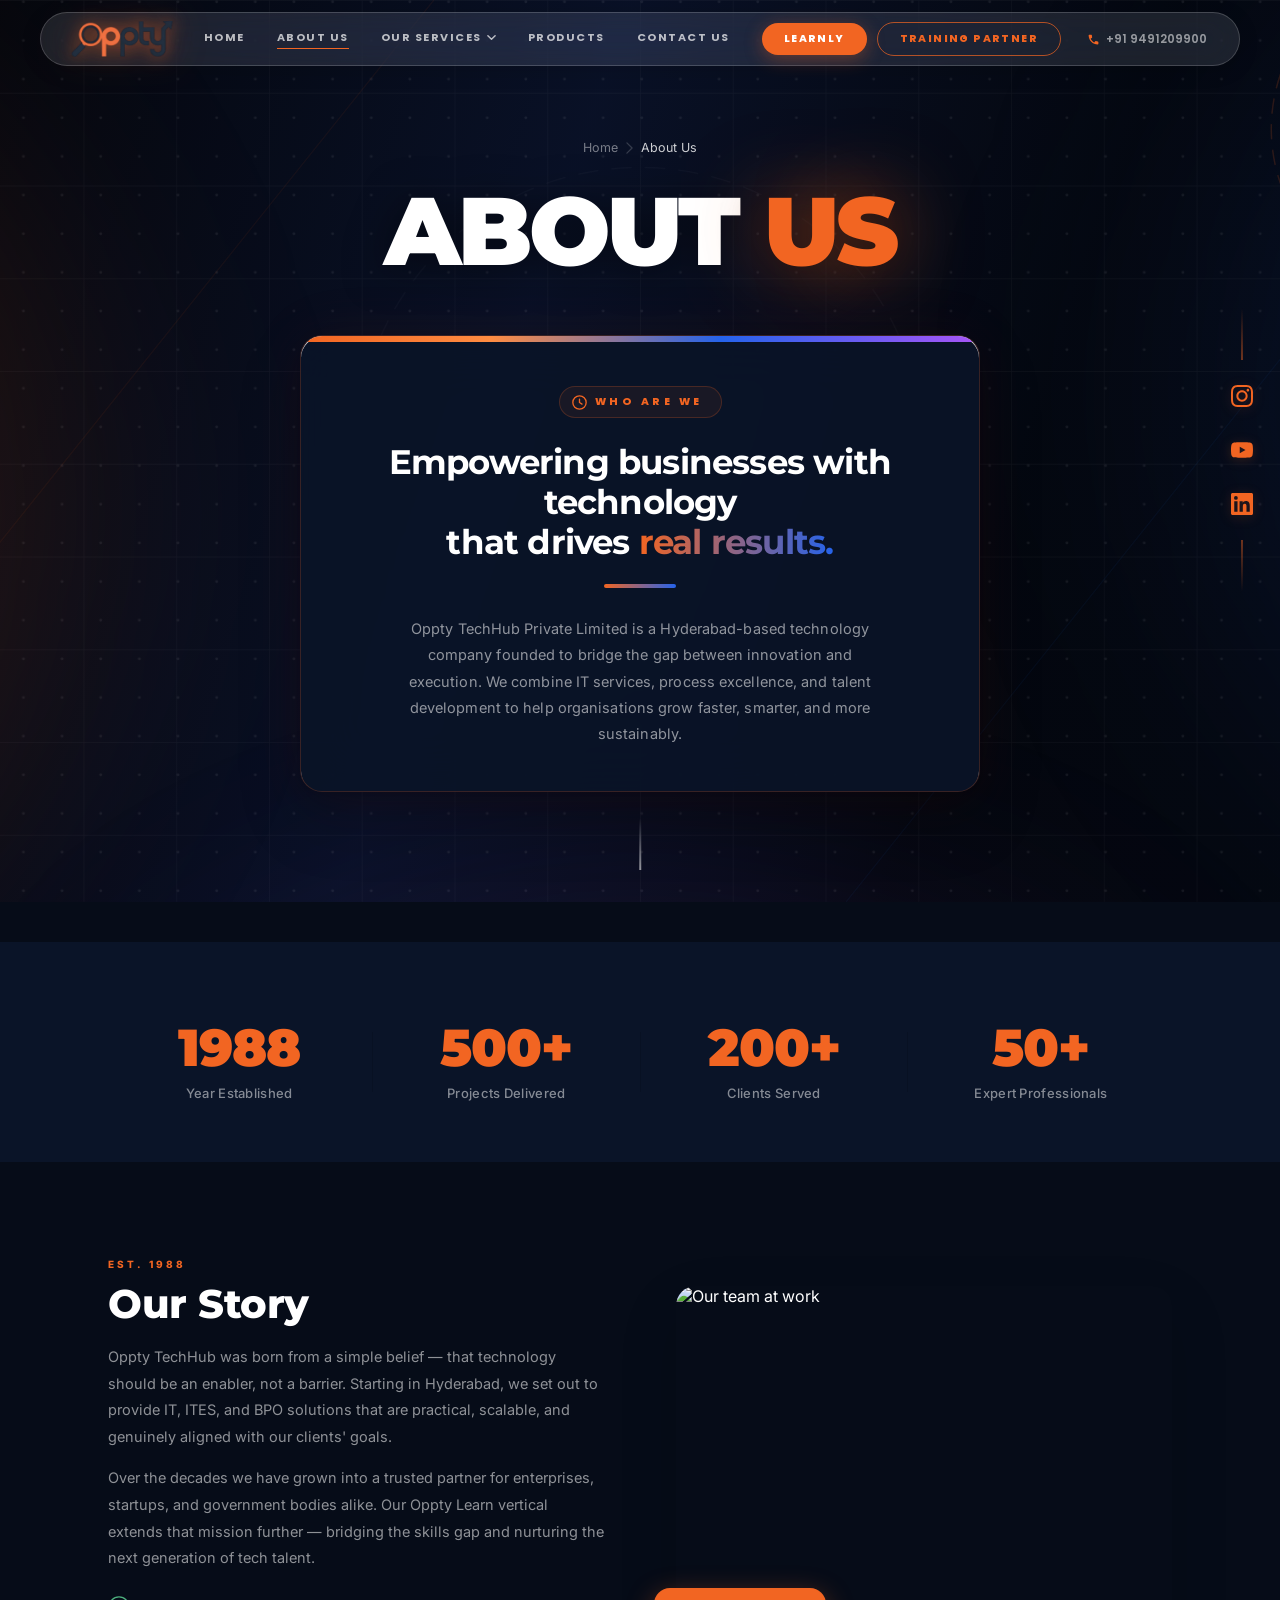
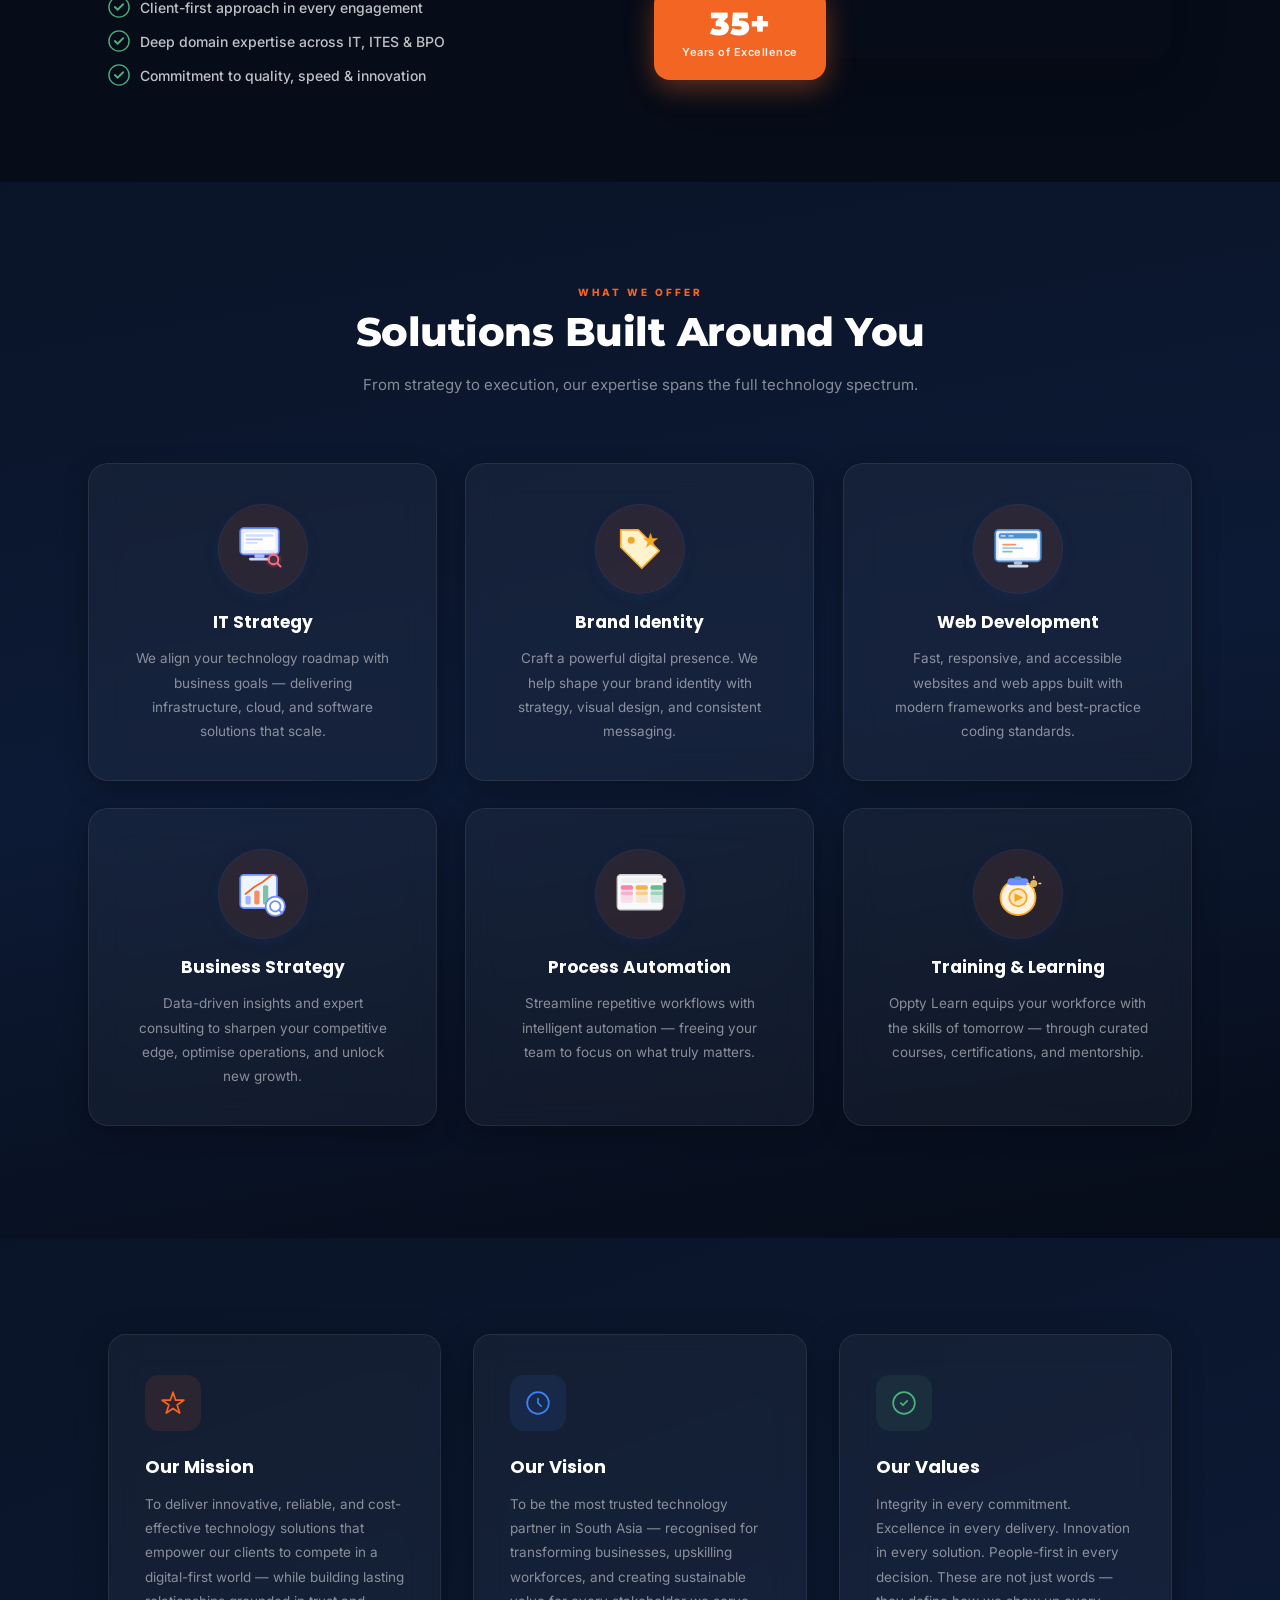
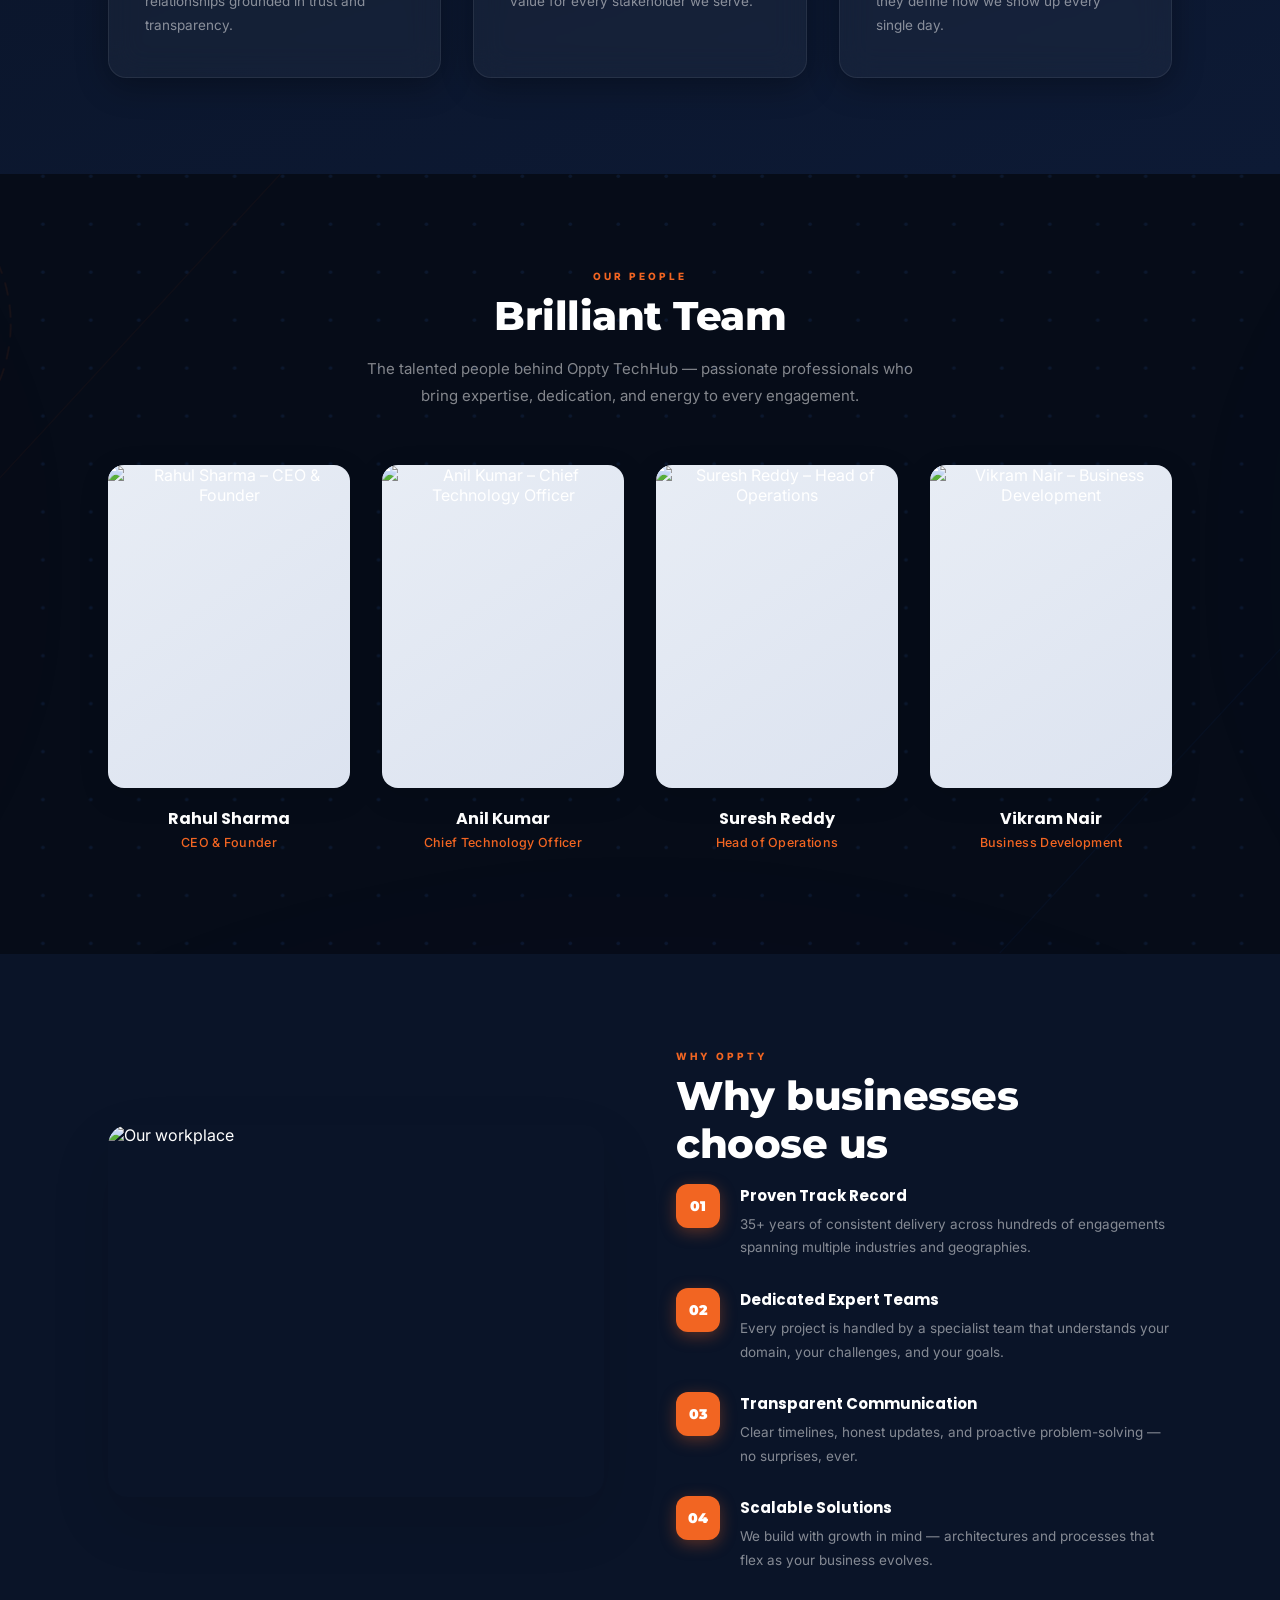
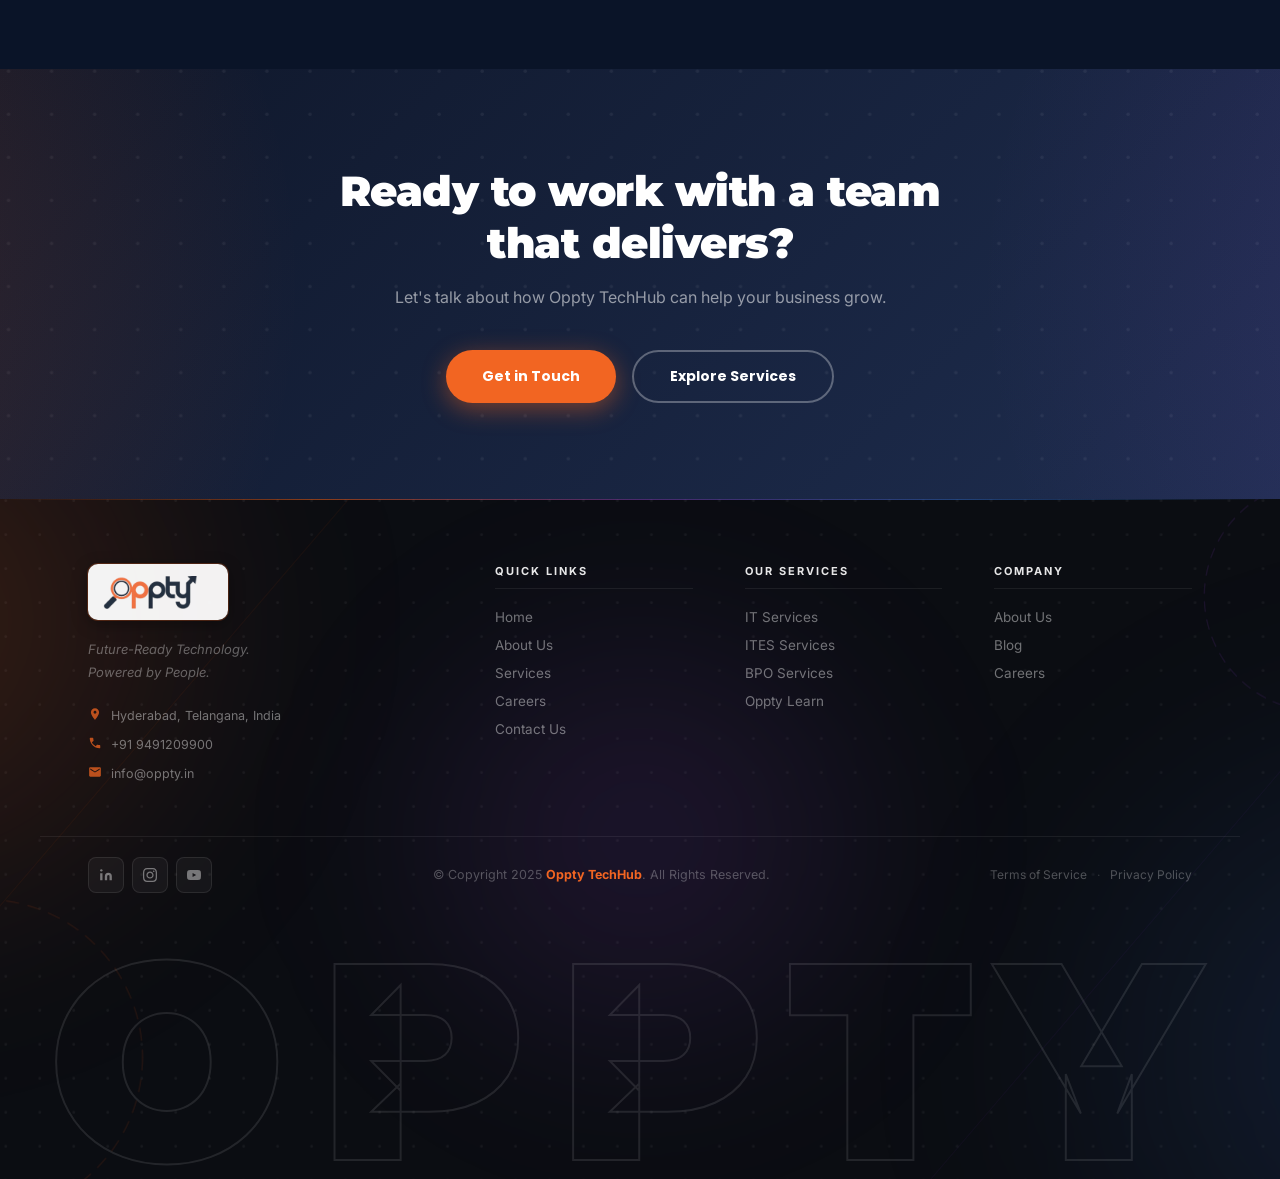
==== commit a88b75b2: "mk26" ====
--- a/HTML/about.html
+++ b/HTML/about.html
@@ -78,19 +78,14 @@
                       stroke-width="1.6" stroke-linecap="round" />
                   </svg></span><span class="dd-label">ITES Services</span></a></li>
 
-            <li><a href="Oppty_learn.html"><span class="dd-icon dd-icon--purple"><svg viewBox="0 0 24 24" fill="none">
-                    <path d="M12 3L2 8l10 5 10-5-10-5z" stroke="currentColor" stroke-width="1.6"
-                      stroke-linejoin="round" />
-                    <path d="M2 17l10 5 10-5M2 12l10 5 10-5" stroke="currentColor" stroke-width="1.6"
-                      stroke-linecap="round" stroke-linejoin="round" />
-                  </svg></span><span class="dd-label">Oppty Learn</span></a></li>
+        
           </ul>
         </div>
         <a href="./resources.html">Products</a>
         <a href="contact.html">Contact Us</a>
       </nav>
       <div class="nav-actions">
-        <a href="#" class="btn btn-academy">Academy</a>
+        <a href="./Oppty_learn.html" class="btn btn-academy">Learnly</a>
         <a href="#" class="btn btn-training">Training Partner</a>
         <a href="tel:+919491209900" class="phone-link">
           <svg viewBox="0 0 24 24" fill="currentColor">
@@ -117,14 +112,14 @@
         <ul class="mobile-dropdown__menu">
           <li><a href="IT_services.html">IT Services</a></li>
           <li><a href="ITES_services.html">ITES Services</a></li>
-          <li><a href="Oppty_learn.html">Oppty Learn</a></li>
+          
         </ul>
       </div>
       <a href="./resources.html">Products</a>
       <a href="./contact.html">Contact Us</a>
 
       <div class="mobile-btns">
-        <a href="#" class="btn btn-academy">Academy</a>
+        <a href="./Oppty_learn.html" class="btn btn-academy">Learnly</a>
         <a href="#" class="btn btn-training">Training Partner</a>
       </div>
     </div>
--- a/CSS/index.css
+++ b/CSS/index.css
@@ -932,8 +932,46 @@
 
 .mobile-btns {
     display: flex;
+    flex-direction: column;
     gap: 10px;
     padding-top: 18px;
+}
+
+.mobile-btns .btn {
+    width: 100%;
+    justify-content: center;
+    padding: 14px 20px;
+    font-size: 11px;
+    letter-spacing: 1.2px;
+    border-radius: 100px;
+}
+
+.mobile-btns .btn-academy {
+    background: var(--orange);
+    color: #fff;
+    border: none;
+    box-shadow: 0 4px 18px rgba(242, 101, 34, 0.45);
+}
+
+.mobile-btns .btn-training {
+    background: transparent;
+    color: var(--orange);
+    border: 1.5px solid rgba(242, 101, 34, 0.7);
+}
+@media (max-width: 860px) {
+    header nav,
+    .nav-actions {
+        display: none !important;
+    }
+    .hamburger {
+        display: flex !important;
+    }
+}
+
+@media (max-width: 1024px) {
+    .phone-link {
+        display: none;
+    }
 }
 
 
--- a/CSS/about.css
+++ b/CSS/about.css
@@ -1314,116 +1314,90 @@
 }
 
 
+
+
+
 /* ══════════════════════════════════
-   ORANGE / WHITE / BLUE THEME
+   DARK THEME OVERRIDE — about.html
 ══════════════════════════════════ */
-body { background: #ffffff; color: #1a2340; }
-
-/* ── Section backgrounds ── */
-.ab-stats    { background: #f0f6ff !important; }
-.ab-story    { background: #ffffff !important; }
-.ab-mvv      { background: linear-gradient(160deg, #f0f6ff 0%, #e8f2ff 100%) !important; }
-.ab-services { background: #ffffff !important; }
-.ab-why      { background: #fff8f4 !important; }
-.ab-offer    { background: linear-gradient(170deg, #fff4ed 0%, #fff8f4 50%, #f0f6ff 100%) !important; }
-.ab-team     { background: #ffffff !important; }
-
-/* ── Cards ── */
-.ab-mvv__card  {
-  background: #ffffff !important;
-  border: 1.5px solid rgba(26,107,204,0.15) !important;
-  box-shadow: 0 8px 32px rgba(26,107,204,0.08) !important;
-}
-.ab-mvv__card:hover {
-  border-color: rgba(242,101,34,0.35) !important;
-  box-shadow: 0 16px 48px rgba(242,101,34,0.12) !important;
-}
-.ab-svc-card {
-  background: #f8fbff !important;
-  border: 1.5px solid rgba(26,107,204,0.12) !important;
-}
-.ab-svc-card:hover {
-  border-color: rgba(242,101,34,0.35) !important;
-  background: #fff8f4 !important;
-}
-.ab-offer__card {
-  background: #ffffff !important;
-  border: 1.5px solid rgba(26,107,204,0.12) !important;
-  box-shadow: 0 6px 24px rgba(0,0,0,0.06) !important;
-}
-.ab-offer__card:hover {
-  border-color: rgba(242,101,34,0.35) !important;
-  box-shadow: 0 16px 48px rgba(242,101,34,0.1) !important;
-}
-.ab-offer__icon { background: rgba(242,101,34,0.08) !important; }
-.ab-offer__card:hover .ab-offer__icon { background: rgba(242,101,34,0.15) !important; }
+
+body { background: #060c18 !important; color: #fff; }
+
+/* Section backgrounds */
+.ab-stats    { background: #0a1428 !important; }
+.ab-story    { background: #060c18 !important; }
+.ab-mvv      { background: linear-gradient(160deg, #0a1428 0%, #0d1a35 100%) !important; }
+.ab-services { background: #060c18 !important; }
+.ab-why      { background: #0a1428 !important; }
+.ab-offer    { background: linear-gradient(170deg, #0a1428 0%, #0d1a35 50%, #060c18 100%) !important; }
+.ab-team     { background: #060c18 !important; }
 
 /* Hero info card */
 .ab-hero__card {
-  background: rgba(255,255,255,0.92) !important;
-  border: 1.5px solid rgba(26,107,204,0.15) !important;
-}
-
-/* ── Text colours ── */
-.ab-section-heading,
-.ab-story h2, .ab-story h3,
-.ab-mvv h2, .ab-mvv h3,
-.ab-services h2, .ab-services h3,
-.ab-why h2, .ab-why h3,
-.ab-offer h2, .ab-offer h3,
-.ab-team h2, .ab-team h3     { color: #0a1845 !important; }
-
-.ab-story p, .ab-mvv p, .ab-services p,
-.ab-why p, .ab-offer p, .ab-team p,
-.ab-section-sub               { color: #4b6080 !important; }
-
-.ab-svc-card h3, .ab-svc-card h4 { color: #0a1845 !important; }
-.ab-svc-card p                    { color: #4b6080 !important; }
-
-.ab-mvv__card h3              { color: #0a1845 !important; }
-.ab-mvv__card p               { color: #4b6080 !important; }
-
-.ab-offer__card h3, .ab-offer__card h4 { color: #0a1845 !important; }
-.ab-offer__card p                      { color: #4b6080 !important; }
-
-
-
-
-/* ══════════════════════════════════
-   LOGO-MATCHED THEME OVERRIDE
-   (replaces plain white backgrounds
-   with warm cream tied to the orange
-   + navy logo — nothing else touched)
-══════════════════════════════════ */
-
-/* Page base */
-body { background: #fdf8f3; }
-
-/* Sections that were pure white */
-.ab-story { background: #fdf8f3 !important; }
-.ab-team  { background: #fdf8f3 !important; }
-
-/* Cards that were pure white */
+  background: rgba(10,20,40,0.92) !important;
+  border: 1.5px solid rgba(242,101,34,0.20) !important;
+}
+.ab-hero__card-heading { color: #fff !important; }
+.ab-hero__card-body    { color: rgba(255,255,255,0.55) !important; }
+
+/* Stat numbers/labels */
+.ab-stat__label { color: rgba(255,255,255,0.5) !important; }
+
+/* Story text */
+.ab-story .ab-section-heading { color: #fff !important; }
+.ab-story__body   { color: rgba(255,255,255,0.55) !important; }
+.ab-story__checks li { color: rgba(255,255,255,0.75) !important; }
+
+/* Cards → dark glass */
 .ab-mvv__card {
-  background: #fffaf5 !important;
-  border: 1.5px solid rgba(242,101,34,0.18) !important;
+  background: rgba(255,255,255,0.04) !important;
+  border: 1.5px solid rgba(255,255,255,0.08) !important;
+  box-shadow: 0 8px 32px rgba(0,0,0,0.30) !important;
+  backdrop-filter: blur(16px);
 }
 .ab-mvv__card:hover {
   border-color: rgba(242,101,34,0.4) !important;
   box-shadow: 0 16px 48px rgba(242,101,34,0.14) !important;
 }
+.ab-mvv__card h3 { color: #fff !important; }
+.ab-mvv__card p  { color: rgba(255,255,255,0.5) !important; }
+
+.ab-svc-card {
+  background: rgba(255,255,255,0.04) !important;
+  border: 1.5px solid rgba(255,255,255,0.08) !important;
+}
+.ab-svc-card:hover {
+  border-color: rgba(242,101,34,0.35) !important;
+  background: rgba(255,255,255,0.06) !important;
+}
+.ab-svc-card h4 { color: #fff !important; }
+.ab-svc-card p  { color: rgba(255,255,255,0.5) !important; }
 
 .ab-offer__card {
-  background: #fffaf5 !important;
-  border: 1.5px solid rgba(242,101,34,0.16) !important;
+  background: rgba(255,255,255,0.04) !important;
+  border: 1.5px solid rgba(255,255,255,0.08) !important;
+  box-shadow: 0 6px 24px rgba(0,0,0,0.30) !important;
+  backdrop-filter: blur(16px);
 }
 .ab-offer__card:hover {
   border-color: rgba(242,101,34,0.4) !important;
-  box-shadow: 0 16px 48px rgba(242,101,34,0.14) !important;
-}
-
-/* Hero info card */
-.ab-hero__card {
-  background: rgba(253,248,243,0.95) !important;
-  border: 1.5px solid rgba(242,101,34,0.16) !important;
-}+  box-shadow: 0 16px 48px rgba(242,101,34,0.16) !important;
+}
+.ab-offer__icon { background: rgba(242,101,34,0.10) !important; }
+.ab-offer__card:hover .ab-offer__icon { background: rgba(242,101,34,0.18) !important; }
+.ab-offer__card h4 { color: #fff !important; }
+.ab-offer__card p  { color: rgba(255,255,255,0.5) !important; }
+
+/* Team card name/role already light-friendly via .ab-team__info, force white */
+.ab-team__name { color: #fff !important; }
+
+/* Why-choose section text */
+.ab-why .ab-section-heading { color: #fff !important; }
+.ab-why__item h4 { color: #fff !important; }
+.ab-why__item p  { color: rgba(255,255,255,0.5) !important; }
+
+/* Section heading/sub helpers used across white sections */
+.ab-section-heading { color: #fff !important; }
+.ab-section-sub     { color: rgba(255,255,255,0.5) !important; }
+
+/* Story image badge stays orange — no change needed */
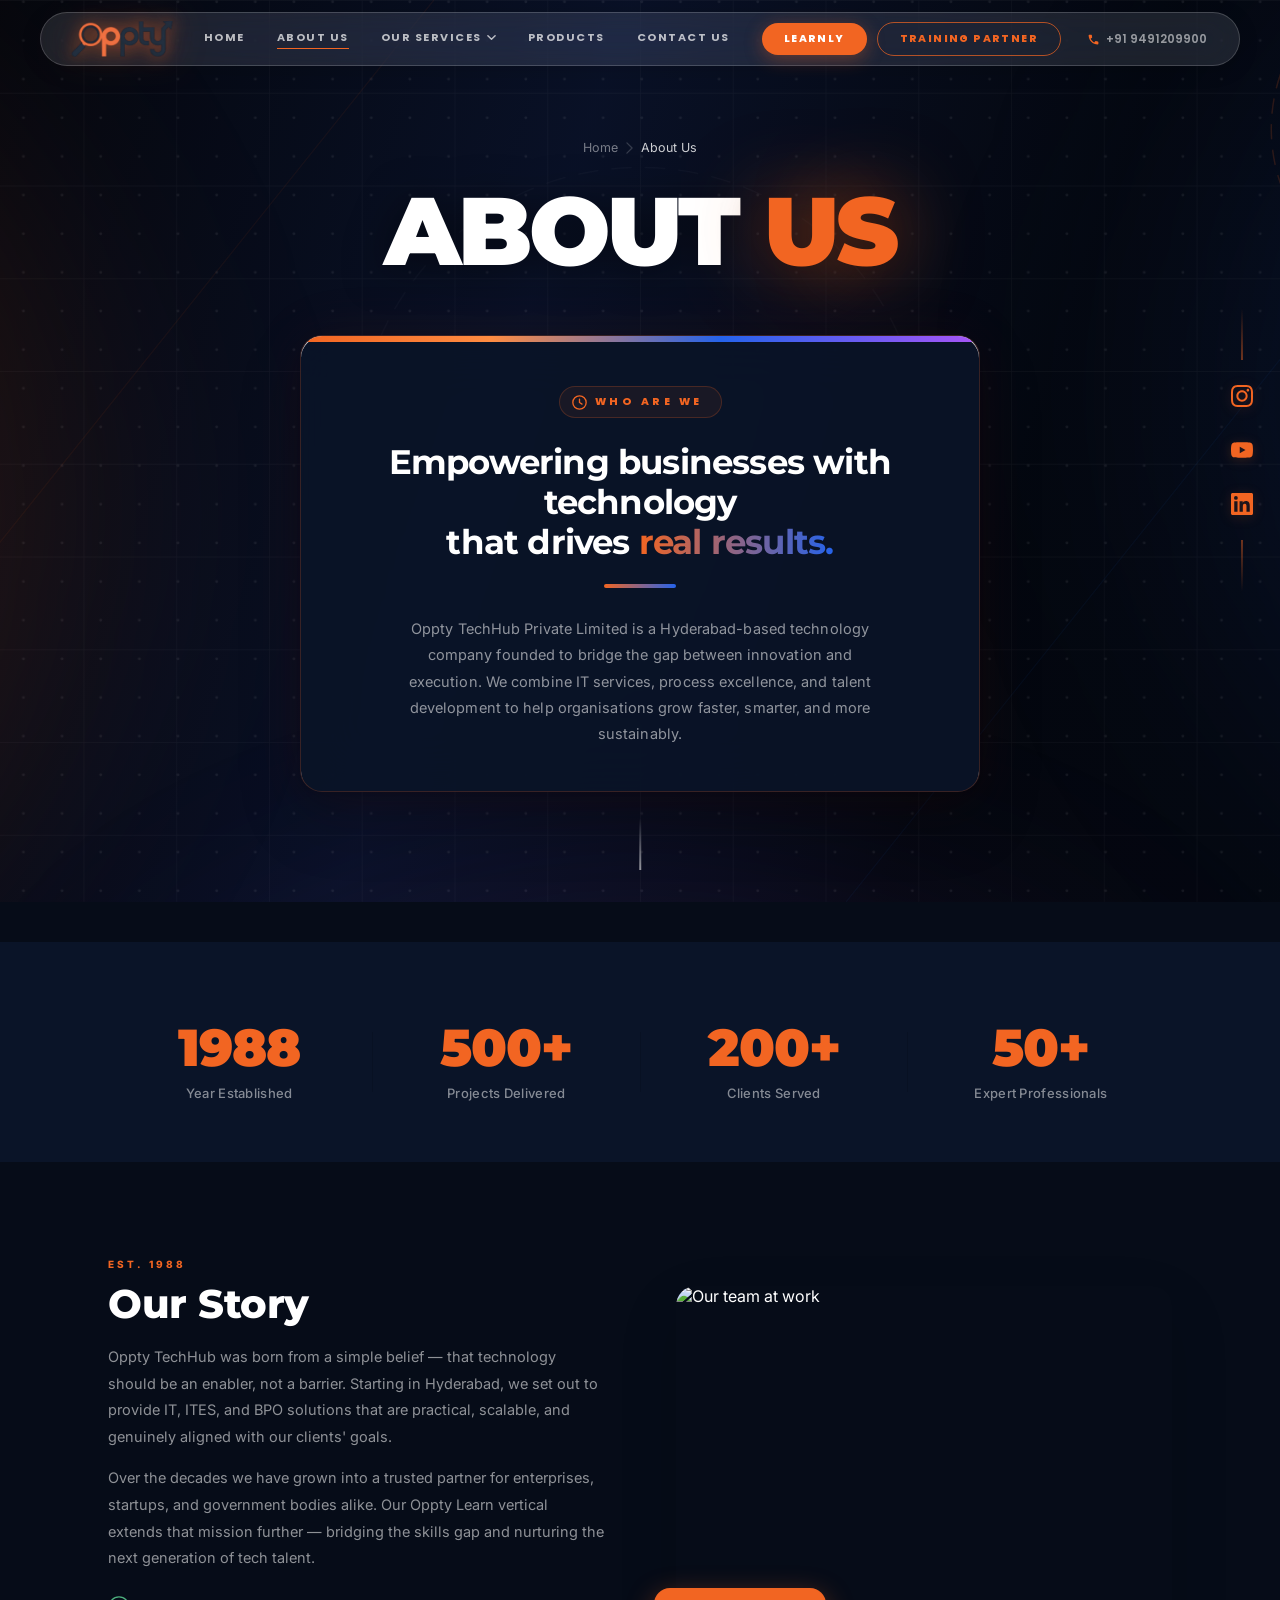
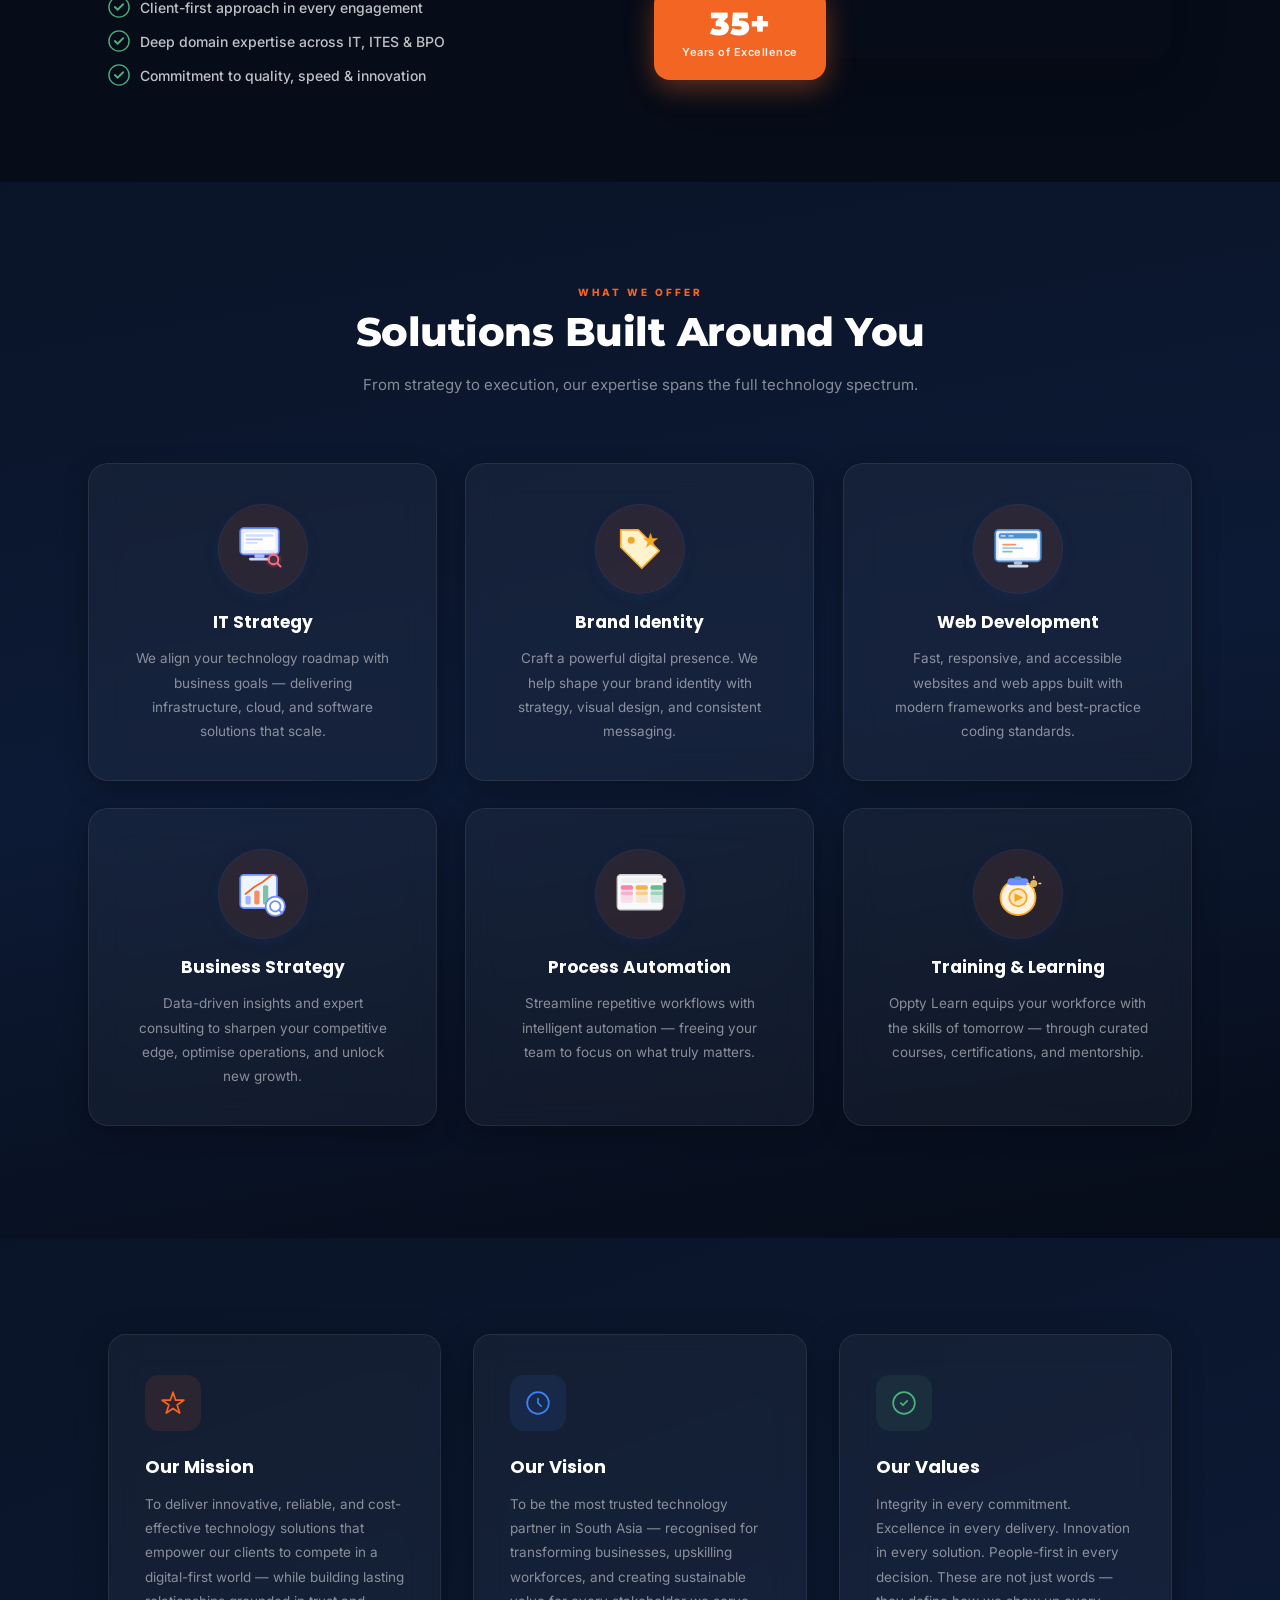
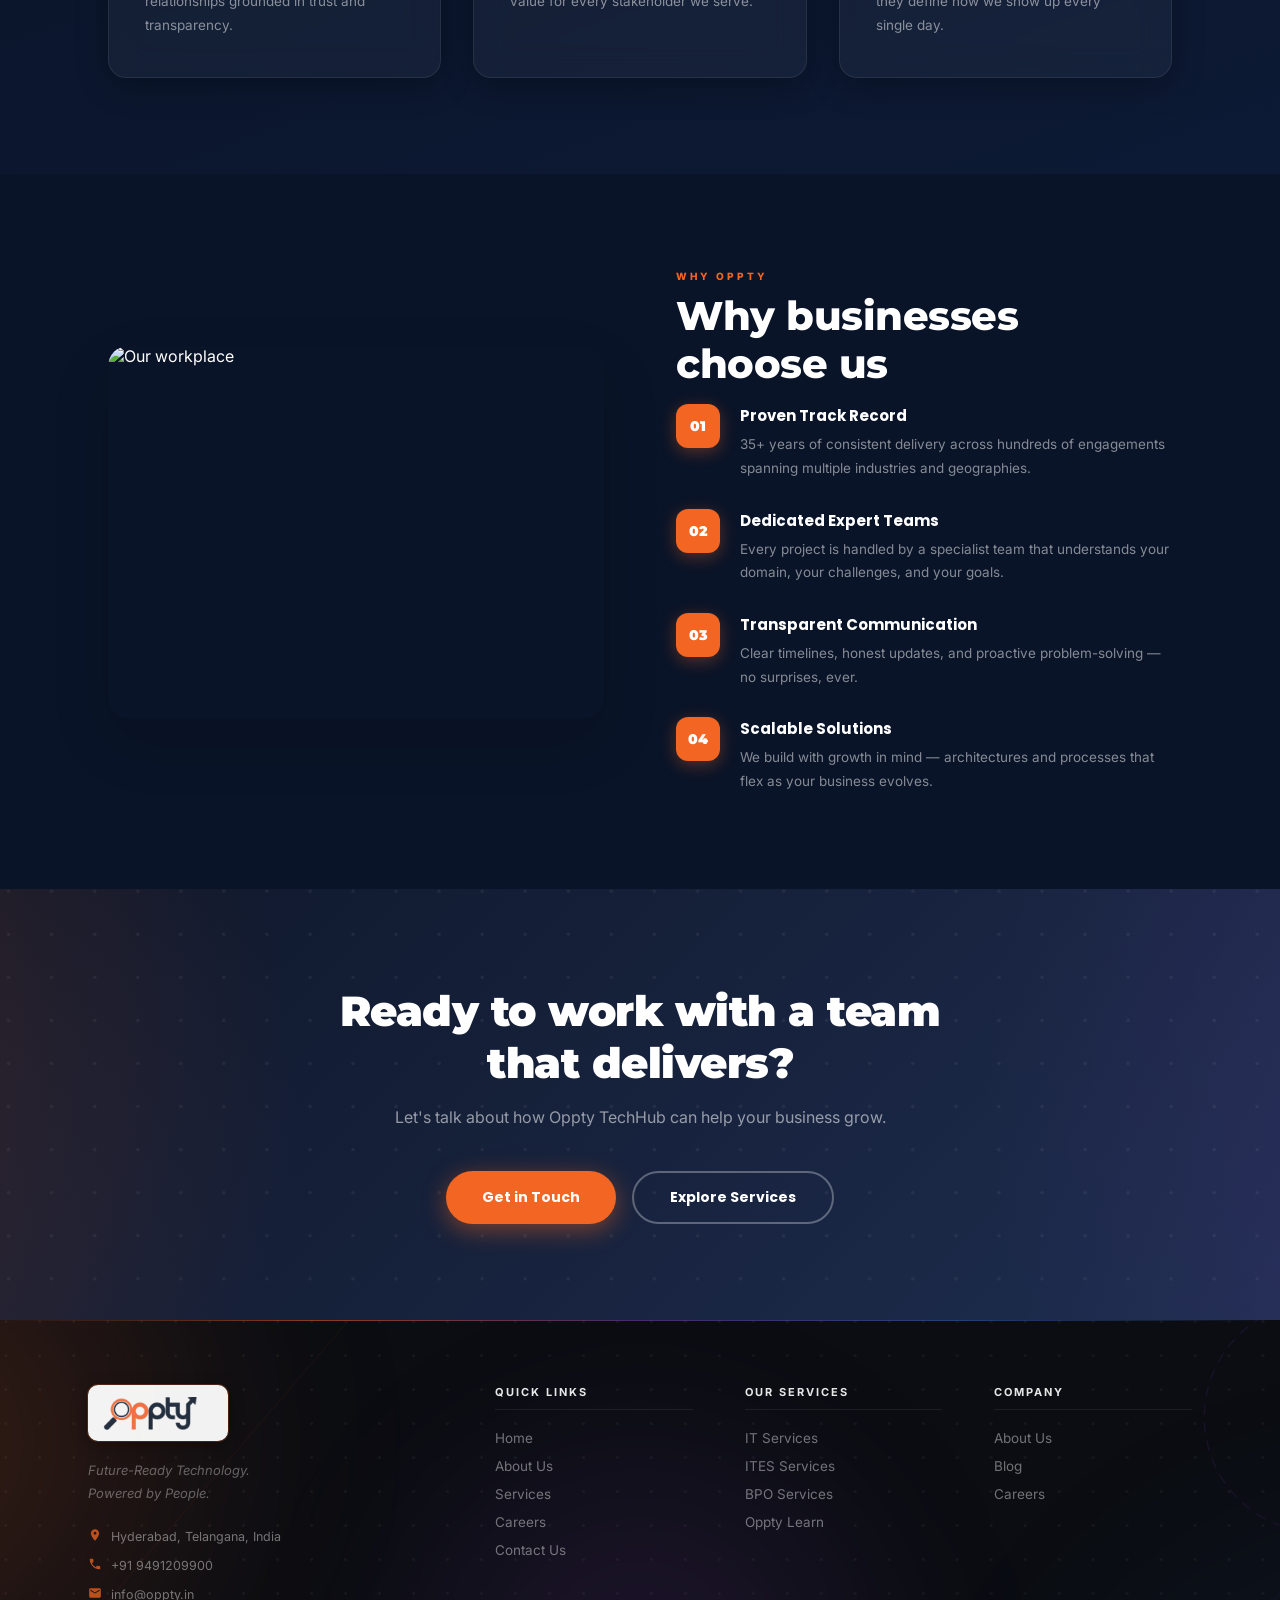
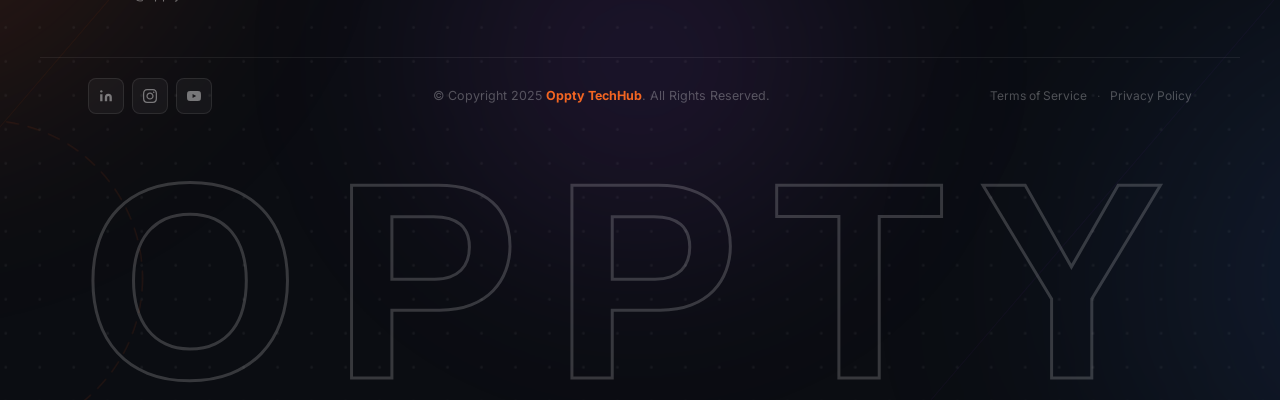
==== commit 2ec74615: "mk36" ====
--- a/HTML/about.html
+++ b/HTML/about.html
@@ -521,193 +521,6 @@
   </section>
 
   <!-- ═══════════════════════════════════
-       BRILLIANT TEAM
-  ════════════════════════════════════ -->
-  <section class="ab-team">
-
-    <!-- Animated SVG background -->
-    <div class="ab-team__bg" aria-hidden="true">
-      <svg class="ab-team__bg-svg" viewBox="0 0 1440 520" preserveAspectRatio="xMidYMid slice"
-        xmlns="http://www.w3.org/2000/svg">
-        <defs>
-          <radialGradient id="tm-g1" cx="15%" cy="50%" r="55%">
-            <stop offset="0%" stop-color="#f26522" stop-opacity="0.10" />
-            <stop offset="100%" stop-color="#f26522" stop-opacity="0" />
-          </radialGradient>
-          <radialGradient id="tm-g2" cx="85%" cy="50%" r="55%">
-            <stop offset="0%" stop-color="#3b82f6" stop-opacity="0.10" />
-            <stop offset="100%" stop-color="#3b82f6" stop-opacity="0" />
-          </radialGradient>
-          <radialGradient id="tm-g3" cx="50%" cy="100%" r="55%">
-            <stop offset="0%" stop-color="#a855f7" stop-opacity="0.07" />
-            <stop offset="100%" stop-color="#a855f7" stop-opacity="0" />
-          </radialGradient>
-          <pattern id="tm-dots" x="0" y="0" width="32" height="32" patternUnits="userSpaceOnUse">
-            <circle cx="1.5" cy="1.5" r="1.2" fill="rgba(59,130,246,0.10)" />
-          </pattern>
-        </defs>
-        <rect width="1440" height="520" fill="url(#tm-dots)" />
-        <ellipse class="tm-orb tm-orb--1" cx="120" cy="260" rx="420" ry="380" fill="url(#tm-g1)" />
-        <ellipse class="tm-orb tm-orb--2" cx="1320" cy="260" rx="420" ry="380" fill="url(#tm-g2)" />
-        <ellipse class="tm-orb tm-orb--3" cx="720" cy="520" rx="520" ry="300" fill="url(#tm-g3)" />
-        <circle class="tm-ring tm-ring--a" cx="200" cy="100" r="100" fill="none" stroke="rgba(242,101,34,0.10)"
-          stroke-width="1" stroke-dasharray="9 6" />
-        <circle class="tm-ring tm-ring--b" cx="1240" cy="420" r="80" fill="none" stroke="rgba(59,130,246,0.10)"
-          stroke-width="1" stroke-dasharray="7 5" />
-        <line x1="0" y1="520" x2="480" y2="0" stroke="rgba(242,101,34,0.04)" stroke-width="1" />
-        <line x1="960" y1="520" x2="1440" y2="0" stroke="rgba(59,130,246,0.04)" stroke-width="1" />
-      </svg>
-    </div>
-
-    <div class="ab-team__inner">
-
-      <!-- Section header -->
-      <div class="ab-section-head">
-        <p class="ab-section-label">OUR PEOPLE</p>
-        <h2 class="ab-section-heading" style="color:#111;">Brilliant Team</h2>
-        <p class="ab-section-sub">The talented people behind Oppty TechHub — passionate professionals who bring
-          expertise, dedication, and energy to every engagement.</p>
-      </div>
-
-      <!-- Team grid -->
-      <div class="ab-team__grid">
-
-        <!-- Member 1 -->
-        <div class="ab-team__card">
-          <div class="ab-team__photo-wrap">
-            <img src="https://images.unsplash.com/photo-1507003211169-0a1dd7228f2d?auto=format&fit=crop&w=400&q=80"
-              alt="Rahul Sharma – CEO & Founder" loading="lazy" />
-            <div class="ab-team__overlay">
-              <div class="ab-team__socials">
-                <a href="#" aria-label="LinkedIn" class="ab-team__soc ab-team__soc--li">
-                  <svg viewBox="0 0 24 24" fill="currentColor">
-                    <path
-                      d="M16 8a6 6 0 0 1 6 6v7h-4v-7a2 2 0 0 0-2-2 2 2 0 0 0-2 2v7h-4v-7a6 6 0 0 1 6-6zM2 9h4v12H2z" />
-                    <circle cx="4" cy="4" r="2" />
-                  </svg>
-                </a>
-                <a href="#" aria-label="Twitter / X" class="ab-team__soc ab-team__soc--tw">
-                  <svg viewBox="0 0 24 24" fill="currentColor">
-                    <path
-                      d="M18.244 2.25h3.308l-7.227 8.26 8.502 11.24H16.17l-4.714-6.231-5.401 6.231H2.744l7.737-8.835L2.25 2.25h6.961l4.261 5.636 4.772-5.636zm-1.161 17.52h1.833L7.084 4.126H5.117z" />
-                  </svg>
-                </a>
-                <a href="#" aria-label="Instagram" class="ab-team__soc ab-team__soc--ig">
-                  <svg viewBox="0 0 24 24" fill="currentColor">
-                    <path
-                      d="M12 2.163c3.204 0 3.584.012 4.85.07 3.252.148 4.771 1.691 4.919 4.919.058 1.265.069 1.645.069 4.849 0 3.205-.012 3.584-.069 4.849-.149 3.225-1.664 4.771-4.919 4.919-1.266.058-1.644.07-4.85.07-3.204 0-3.584-.012-4.849-.07-3.26-.149-4.771-1.699-4.919-4.92-.058-1.265-.07-1.644-.07-4.849 0-3.204.013-3.583.07-4.849.149-3.227 1.664-4.771 4.919-4.919 1.266-.057 1.645-.069 4.849-.069zm0-2.163c-3.259 0-3.667.014-4.947.072-4.358.2-6.78 2.618-6.98 6.98-.059 1.281-.073 1.689-.073 4.948 0 3.259.014 3.668.072 4.948.2 4.358 2.618 6.78 6.98 6.98 1.281.058 1.689.072 4.948.072 3.259 0 3.668-.014 4.948-.072 4.354-.2 6.782-2.618 6.979-6.98.059-1.28.073-1.689.073-4.948 0-3.259-.014-3.667-.072-4.947-.196-4.354-2.617-6.78-6.979-6.98-1.281-.059-1.69-.073-4.949-.073zm0 5.838c-3.403 0-6.162 2.759-6.162 6.162s2.759 6.163 6.162 6.163 6.162-2.759 6.162-6.163c0-3.403-2.759-6.162-6.162-6.162zm0 10.162c-2.209 0-4-1.79-4-4 0-2.209 1.791-4 4-4s4 1.791 4 4c0 2.21-1.791 4-4 4zm6.406-11.845c-.796 0-1.441.645-1.441 1.44s.645 1.44 1.441 1.44c.795 0 1.439-.645 1.439-1.44s-.644-1.44-1.439-1.44z" />
-                  </svg>
-                </a>
-              </div>
-            </div>
-          </div>
-          <div class="ab-team__info">
-            <h4 class="ab-team__name">Rahul Sharma</h4>
-            <span class="ab-team__role">CEO &amp; Founder</span>
-          </div>
-        </div>
-
-        <!-- Member 2 -->
-        <div class="ab-team__card">
-          <div class="ab-team__photo-wrap">
-            <img src="https://images.unsplash.com/photo-1560250097-0b93528c311a?auto=format&fit=crop&w=400&q=80"
-              alt="Anil Kumar – Chief Technology Officer" loading="lazy" />
-            <div class="ab-team__overlay">
-              <div class="ab-team__socials">
-                <a href="#" aria-label="LinkedIn" class="ab-team__soc ab-team__soc--li"><svg viewBox="0 0 24 24"
-                    fill="currentColor">
-                    <path
-                      d="M16 8a6 6 0 0 1 6 6v7h-4v-7a2 2 0 0 0-2-2 2 2 0 0 0-2 2v7h-4v-7a6 6 0 0 1 6-6zM2 9h4v12H2z" />
-                    <circle cx="4" cy="4" r="2" />
-                  </svg></a>
-                <a href="#" aria-label="Twitter / X" class="ab-team__soc ab-team__soc--tw"><svg viewBox="0 0 24 24"
-                    fill="currentColor">
-                    <path
-                      d="M18.244 2.25h3.308l-7.227 8.26 8.502 11.24H16.17l-4.714-6.231-5.401 6.231H2.744l7.737-8.835L2.25 2.25h6.961l4.261 5.636 4.772-5.636zm-1.161 17.52h1.833L7.084 4.126H5.117z" />
-                  </svg></a>
-                <a href="#" aria-label="Instagram" class="ab-team__soc ab-team__soc--ig"><svg viewBox="0 0 24 24"
-                    fill="currentColor">
-                    <path
-                      d="M12 2.163c3.204 0 3.584.012 4.85.07 3.252.148 4.771 1.691 4.919 4.919.058 1.265.069 1.645.069 4.849 0 3.205-.012 3.584-.069 4.849-.149 3.225-1.664 4.771-4.919 4.919-1.266.058-1.644.07-4.85.07-3.204 0-3.584-.012-4.849-.07-3.26-.149-4.771-1.699-4.919-4.92-.058-1.265-.07-1.644-.07-4.849 0-3.204.013-3.583.07-4.849.149-3.227 1.664-4.771 4.919-4.919 1.266-.057 1.645-.069 4.849-.069zm0-2.163c-3.259 0-3.667.014-4.947.072-4.358.2-6.78 2.618-6.98 6.98-.059 1.281-.073 1.689-.073 4.948 0 3.259.014 3.668.072 4.948.2 4.358 2.618 6.78 6.98 6.98 1.281.058 1.689.072 4.948.072 3.259 0 3.668-.014 4.948-.072 4.354-.2 6.782-2.618 6.979-6.98.059-1.28.073-1.689.073-4.948 0-3.259-.014-3.667-.072-4.947-.196-4.354-2.617-6.78-6.979-6.98-1.281-.059-1.69-.073-4.949-.073zm0 5.838c-3.403 0-6.162 2.759-6.162 6.162s2.759 6.163 6.162 6.163 6.162-2.759 6.162-6.163c0-3.403-2.759-6.162-6.162-6.162zm0 10.162c-2.209 0-4-1.79-4-4 0-2.209 1.791-4 4-4s4 1.791 4 4c0 2.21-1.791 4-4 4zm6.406-11.845c-.796 0-1.441.645-1.441 1.44s.645 1.44 1.441 1.44c.795 0 1.439-.645 1.439-1.44s-.644-1.44-1.439-1.44z" />
-                  </svg></a>
-              </div>
-            </div>
-          </div>
-          <div class="ab-team__info">
-            <h4 class="ab-team__name">Anil Kumar</h4>
-            <span class="ab-team__role">Chief Technology Officer</span>
-          </div>
-        </div>
-
-        <!-- Member 3 -->
-        <div class="ab-team__card">
-          <div class="ab-team__photo-wrap">
-            <img src="https://images.unsplash.com/photo-1472099645785-5658abf4ff4e?auto=format&fit=crop&w=400&q=80"
-              alt="Suresh Reddy – Head of Operations" loading="lazy" />
-            <div class="ab-team__overlay">
-              <div class="ab-team__socials">
-                <a href="#" aria-label="LinkedIn" class="ab-team__soc ab-team__soc--li"><svg viewBox="0 0 24 24"
-                    fill="currentColor">
-                    <path
-                      d="M16 8a6 6 0 0 1 6 6v7h-4v-7a2 2 0 0 0-2-2 2 2 0 0 0-2 2v7h-4v-7a6 6 0 0 1 6-6zM2 9h4v12H2z" />
-                    <circle cx="4" cy="4" r="2" />
-                  </svg></a>
-                <a href="#" aria-label="Twitter / X" class="ab-team__soc ab-team__soc--tw"><svg viewBox="0 0 24 24"
-                    fill="currentColor">
-                    <path
-                      d="M18.244 2.25h3.308l-7.227 8.26 8.502 11.24H16.17l-4.714-6.231-5.401 6.231H2.744l7.737-8.835L2.25 2.25h6.961l4.261 5.636 4.772-5.636zm-1.161 17.52h1.833L7.084 4.126H5.117z" />
-                  </svg></a>
-                <a href="#" aria-label="Instagram" class="ab-team__soc ab-team__soc--ig"><svg viewBox="0 0 24 24"
-                    fill="currentColor">
-                    <path
-                      d="M12 2.163c3.204 0 3.584.012 4.85.07 3.252.148 4.771 1.691 4.919 4.919.058 1.265.069 1.645.069 4.849 0 3.205-.012 3.584-.069 4.849-.149 3.225-1.664 4.771-4.919 4.919-1.266.058-1.644.07-4.85.07-3.204 0-3.584-.012-4.849-.07-3.26-.149-4.771-1.699-4.919-4.92-.058-1.265-.07-1.644-.07-4.849 0-3.204.013-3.583.07-4.849.149-3.227 1.664-4.771 4.919-4.919 1.266-.057 1.645-.069 4.849-.069zm0-2.163c-3.259 0-3.667.014-4.947.072-4.358.2-6.78 2.618-6.98 6.98-.059 1.281-.073 1.689-.073 4.948 0 3.259.014 3.668.072 4.948.2 4.358 2.618 6.78 6.98 6.98 1.281.058 1.689.072 4.948.072 3.259 0 3.668-.014 4.948-.072 4.354-.2 6.782-2.618 6.979-6.98.059-1.28.073-1.689.073-4.948 0-3.259-.014-3.667-.072-4.947-.196-4.354-2.617-6.78-6.979-6.98-1.281-.059-1.69-.073-4.949-.073zm0 5.838c-3.403 0-6.162 2.759-6.162 6.162s2.759 6.163 6.162 6.163 6.162-2.759 6.162-6.163c0-3.403-2.759-6.162-6.162-6.162zm0 10.162c-2.209 0-4-1.79-4-4 0-2.209 1.791-4 4-4s4 1.791 4 4c0 2.21-1.791 4-4 4zm6.406-11.845c-.796 0-1.441.645-1.441 1.44s.645 1.44 1.441 1.44c.795 0 1.439-.645 1.439-1.44s-.644-1.44-1.439-1.44z" />
-                  </svg></a>
-              </div>
-            </div>
-          </div>
-          <div class="ab-team__info">
-            <h4 class="ab-team__name">Suresh Reddy</h4>
-            <span class="ab-team__role">Head of Operations</span>
-          </div>
-        </div>
-
-        <!-- Member 4 -->
-        <div class="ab-team__card">
-          <div class="ab-team__photo-wrap">
-            <img src="https://images.unsplash.com/photo-1500648767791-00dcc994a43e?auto=format&fit=crop&w=400&q=80"
-              alt="Vikram Nair – Business Development" loading="lazy" />
-            <div class="ab-team__overlay">
-              <div class="ab-team__socials">
-                <a href="#" aria-label="LinkedIn" class="ab-team__soc ab-team__soc--li"><svg viewBox="0 0 24 24"
-                    fill="currentColor">
-                    <path
-                      d="M16 8a6 6 0 0 1 6 6v7h-4v-7a2 2 0 0 0-2-2 2 2 0 0 0-2 2v7h-4v-7a6 6 0 0 1 6-6zM2 9h4v12H2z" />
-                    <circle cx="4" cy="4" r="2" />
-                  </svg></a>
-                <a href="#" aria-label="Twitter / X" class="ab-team__soc ab-team__soc--tw"><svg viewBox="0 0 24 24"
-                    fill="currentColor">
-                    <path
-                      d="M18.244 2.25h3.308l-7.227 8.26 8.502 11.24H16.17l-4.714-6.231-5.401 6.231H2.744l7.737-8.835L2.25 2.25h6.961l4.261 5.636 4.772-5.636zm-1.161 17.52h1.833L7.084 4.126H5.117z" />
-                  </svg></a>
-                <a href="#" aria-label="Instagram" class="ab-team__soc ab-team__soc--ig"><svg viewBox="0 0 24 24"
-                    fill="currentColor">
-                    <path
-                      d="M12 2.163c3.204 0 3.584.012 4.85.07 3.252.148 4.771 1.691 4.919 4.919.058 1.265.069 1.645.069 4.849 0 3.205-.012 3.584-.069 4.849-.149 3.225-1.664 4.771-4.919 4.919-1.266.058-1.644.07-4.85.07-3.204 0-3.584-.012-4.849-.07-3.26-.149-4.771-1.699-4.919-4.92-.058-1.265-.07-1.644-.07-4.849 0-3.204.013-3.583.07-4.849.149-3.227 1.664-4.771 4.919-4.919 1.266-.057 1.645-.069 4.849-.069zm0-2.163c-3.259 0-3.667.014-4.947.072-4.358.2-6.78 2.618-6.98 6.98-.059 1.281-.073 1.689-.073 4.948 0 3.259.014 3.668.072 4.948.2 4.358 2.618 6.78 6.98 6.98 1.281.058 1.689.072 4.948.072 3.259 0 3.668-.014 4.948-.072 4.354-.2 6.782-2.618 6.979-6.98.059-1.28.073-1.689.073-4.948 0-3.259-.014-3.667-.072-4.947-.196-4.354-2.617-6.78-6.979-6.98-1.281-.059-1.69-.073-4.949-.073zm0 5.838c-3.403 0-6.162 2.759-6.162 6.162s2.759 6.163 6.162 6.163 6.162-2.759 6.162-6.163c0-3.403-2.759-6.162-6.162-6.162zm0 10.162c-2.209 0-4-1.79-4-4 0-2.209 1.791-4 4-4s4 1.791 4 4c0 2.21-1.791 4-4 4zm6.406-11.845c-.796 0-1.441.645-1.441 1.44s.645 1.44 1.441 1.44c.795 0 1.439-.645 1.439-1.44s-.644-1.44-1.439-1.44z" />
-                  </svg></a>
-              </div>
-            </div>
-          </div>
-          <div class="ab-team__info">
-            <h4 class="ab-team__name">Vikram Nair</h4>
-            <span class="ab-team__role">Business Development</span>
-          </div>
-        </div>
-
-      </div>
-    </div>
-  </section>
-
-  <!-- ═══════════════════════════════════
        WHY CHOOSE US
   ════════════════════════════════════ -->
   <section class="ab-why">
--- a/CSS/index.css
+++ b/CSS/index.css
@@ -1,6 +1,4 @@
-/* ─────────────────────────────────────
-   RESET & TOKENS
-───────────────────────────────────── */
+﻿/* RESET & TOKENS */
 *,
 *::before,
 *::after {
@@ -11,10 +9,17 @@
 
 html, body {
     width: 100%;
-    min-height: 100vh;
     overflow-x: hidden;
     margin: 0;
     padding: 0;
+}
+
+body {
+    min-height: 100vh;
+}
+
+html {
+    overflow-x: hidden;
 }
 
 :root {
@@ -43,10 +48,7 @@
     
 }
 
-
-/* ─────────────────────────────────────
-   PAGE LOADER
-───────────────────────────────────── */
+/* PAGE LOADER */
 .page-loader {
     position: fixed;
     inset: 0;
@@ -130,7 +132,6 @@
     }
 }
 
-
 html {
     scroll-behavior: smooth;
 }
@@ -143,9 +144,7 @@
     padding: 0;
 }
 
-/* ─────────────────────────────────────
-   AI POWERED BACKGROUND
-───────────────────────────────────── */
+/* AI POWERED BACKGROUND */
 .ai-bg {
     position: absolute;
     inset: 0;
@@ -568,11 +567,10 @@
 
 body {
     -webkit-font-smoothing: antialiased;
-}
-
-/* ─────────────────────────────────────
-   FLOATING SOCIAL BAR
-───────────────────────────────────── */
+    overflow-x: hidden;
+}
+
+/* FLOATING SOCIAL BAR */
 .social-bar {
     position: fixed;
     right: 20px;
@@ -642,9 +640,7 @@
     }
 }
 
-/* ─────────────────────────────────────
-   NAVBAR
-───────────────────────────────────── */
+/* NAVBAR */
 header {
     position: fixed;
     top: 12px;
@@ -686,7 +682,7 @@
     height: var(--nav-h-sm);
 }
 
-/* ── Logo — matching Elementor logo CSS conventions ── */
+/* Logo  matching Elementor logo CSS conventions */
 .logo {
     display: flex;
     align-items: center;
@@ -790,22 +786,23 @@
     width: calc(100% - 18px);
 }
 
-/* Nav text turns orange after hero */
+
+/* Nav text stays white after hero */
 header.past-hero nav a {
-    color: var(--orange);
+    color: rgba(255, 255, 255, 0.7);
 }
 
 header.past-hero nav a:hover {
-    color: #d4530e;
-}
-
-/* Phone number turns orange after hero */
+    color: #fff;
+}
+
+/* Phone number stays white after hero */
 header.past-hero .phone-link {
-    color: var(--orange);
+    color: rgba(255, 255, 255, 0.55);
 }
 
 header.past-hero .phone-link:hover {
-    color: #d4530e;
+    color: #fff;
 }
 
 .nav-actions {
@@ -974,11 +971,7 @@
     }
 }
 
-
-
-/* ═══════════════════════════════════════════
-   HERO CONTAINER
-═══════════════════════════════════════════ */
+/* HERO CONTAINER */
 .hero-container {
     width: 100% !important;
     max-width: 100% !important;
@@ -988,9 +981,7 @@
     overflow: hidden !important;
 }
 
-/* ═══════════════════════════════════════════
-   HERO — base (overridden by block at line ~6461)
-═══════════════════════════════════════════ */
+/* HERO  base (overridden by block at line ~6461) */
 .hero {
     margin: 0 !important;
     width: 100% !important;
@@ -998,9 +989,7 @@
     box-sizing: border-box !important;
 }
 
-/* ═══════════════════════════════════════════
-   OUTER — FLEX SIDE BY SIDE
-═══════════════════════════════════════════ */
+/* OUTER  FLEX SIDE BY SIDE */
 .outer {
     display: flex !important;
     flex-direction: row !important;
@@ -1010,12 +999,15 @@
     gap: 150px !important;
     width: 100% !important;
     box-sizing: border-box !important;
-    padding-left: 50px;
-}
-
-/* ═══════════════════════════════════════════
-   LEFT: BRAND STORY (26%)
-═══════════════════════════════════════════ */
+}
+
+@media (min-width: 992px) {
+    .outer {
+        padding-left: 50px;
+    }
+}
+
+/* LEFT: BRAND STORY (26%) */
 .brand-story {
     flex: 0 0 26% !important;
     width: 35% !important;
@@ -1038,7 +1030,7 @@
     to { opacity: 1; transform: translateX(0); }
 }
 
-/* ── BADGE ── */
+/* BADGE */
 .label-container {
     display: inline-flex !important;
     align-items: center;
@@ -1074,9 +1066,9 @@
     to   { opacity: .8; transform: scale(1.3); box-shadow: 0 0 0 4px rgba(242,101,34,0); }
 }
 
-/* ── HEADING ── */
+/* HEADING */
 .brand-story h1 {
-    font-family: 'Noto Sans', var(--font-display) !important;
+    font-family: 'Satoshi', var(--font-display) !important;
     font-size: clamp(32px, 3.8vw, 52px) !important;
     line-height: 1.08 !important;
     font-weight: 800 !important;
@@ -1093,7 +1085,7 @@
     background-clip: text;
 }
 
-/* ── SUBHEADING ── */
+/* SUBHEADING */
 .brand-subheading {
     font-family: 'Satoshi', var(--font-display) !important;
     font-size: 14px !important;
@@ -1110,7 +1102,7 @@
     font-weight: 600;
 }
 
-/* ── STATS STRIP ── */
+/* STATS STRIP */
 .hero-stats {
     display: flex;
     align-items: center;
@@ -1132,21 +1124,21 @@
 }
 
 .hero-stat__num {
-    font-family: 'Syne', var(--font-display) !important;
-    font-size: 20px;
+    font-family: 'Space Grotesk', 'Satoshi', var(--font-display) !important;
+    font-size: 22px;
     font-weight: 800;
     color: var(--accent-primary);
     line-height: 1;
-    letter-spacing: -0.5px;
+    letter-spacing: -0.8px;
 }
 
 .hero-stat__label {
-    font-family: 'Satoshi', var(--font-display) !important;
-    font-size: 9px;
-    font-weight: 600;
-    color: rgba(255,255,255,0.45);
+    font-family: 'Poppins', 'Satoshi', var(--font-display) !important;
+    font-size: 9.5px;
+    font-weight: 700;
+    color: rgba(255,255,255,0.50);
     text-transform: uppercase;
-    letter-spacing: 1px;
+    letter-spacing: 1.8px;
 }
 
 .hero-stat-divider {
@@ -1156,7 +1148,7 @@
     flex-shrink: 0;
 }
 
-/* ── ESSENCE BLOCKS ── */
+/* ESSENCE BLOCKS */
 .brand-blocks-list {
     border-left: none !important;
     padding-left: 0 !important;
@@ -1229,7 +1221,7 @@
     font-weight: 700;
 }
 
-/* ── BUTTONS ── */
+/* BUTTONS */
 .button-actions {
     display: flex !important;
     gap: 10px !important;
@@ -1297,7 +1289,7 @@
     color: #fff !important;
 }
 
-/* ── TRUST ROW ── */
+/* TRUST ROW */
 .trust-row {
     display: flex;
     align-items: center;
@@ -1336,9 +1328,7 @@
     stroke: var(--accent-primary);
 }
 
-/* ═══════════════════════════════════════════
-   RIGHT: PRODUCT ECOSYSTEM (73%)
-═══════════════════════════════════════════ */
+/* RIGHT: PRODUCT ECOSYSTEM (73%) */
 .product-ecosystem {
     flex: 0 0 60% !important;
     width: 60% !important;
@@ -1360,14 +1350,14 @@
     box-sizing: border-box !important;
 }
 
-/* PREMIUM CARDS — GLASS MORPHISM */
+/* PREMIUM CARDS  GLASS MORPHISM */
 .premium-card {
     background: rgba(255, 255, 255, 0.07) !important;
     border: 1px solid rgba(255, 255, 255, 0.18) !important;
     backdrop-filter: blur(24px) saturate(180%) brightness(1.05) !important;
     -webkit-backdrop-filter: blur(24px) saturate(180%) brightness(1.05) !important;
     border-radius: 16px !important;
-    height: 340px !important;
+    height: 280px !important;
     min-width: 0 !important;
     width: 100% !important;
     display: flex !important;
@@ -1417,7 +1407,79 @@
     box-shadow: 0 16px 48px rgba(0, 0, 0, 0.40), 0 0 0 1px rgba(242,101,34,0.25), inset 0 1px 0 rgba(255,255,255,0.22) !important;
 }
 
-
+/* V-shape glow on hover  per product brand color */
+/* The ::before is already used for shine, so we use a dedicated pseudo via CSS custom property trick */
+[data-category="Taskly"]:hover {
+    border-color: rgba(37, 99, 235, 0.70) !important;
+    box-shadow: 0 16px 48px rgba(0,0,0,0.40), 0 0 0 1px rgba(37,99,235,0.30), inset 0 1px 0 rgba(255,255,255,0.20) !important;
+    background: rgba(37, 99, 235, 0.08) !important;
+}
+[data-category="Taskly"]:hover::before {
+    background: conic-gradient(from 270deg at 50% -10%, rgba(37,99,235,0.45) 0deg, transparent 60deg, transparent 300deg, rgba(37,99,235,0.45) 360deg) !important;
+}
+
+[data-category="Chatly"]:hover {
+    border-color: rgba(124, 58, 237, 0.70) !important;
+    box-shadow: 0 16px 48px rgba(0,0,0,0.40), 0 0 0 1px rgba(124,58,237,0.30), inset 0 1px 0 rgba(255,255,255,0.20) !important;
+    background: rgba(124, 58, 237, 0.08) !important;
+}
+[data-category="Chatly"]:hover::before {
+    background: conic-gradient(from 270deg at 50% -10%, rgba(124,58,237,0.45) 0deg, transparent 60deg, transparent 300deg, rgba(124,58,237,0.45) 360deg) !important;
+}
+
+[data-category="Peoplely"]:hover {
+    border-color: rgba(22, 163, 74, 0.70) !important;
+    box-shadow: 0 16px 48px rgba(0,0,0,0.40), 0 0 0 1px rgba(22,163,74,0.30), inset 0 1px 0 rgba(255,255,255,0.20) !important;
+    background: rgba(22, 163, 74, 0.08) !important;
+}
+[data-category="Peoplely"]:hover::before {
+    background: conic-gradient(from 270deg at 50% -10%, rgba(22,163,74,0.45) 0deg, transparent 60deg, transparent 300deg, rgba(22,163,74,0.45) 360deg) !important;
+}
+
+[data-category="Cliently"]:hover {
+    border-color: rgba(8, 145, 178, 0.70) !important;
+    box-shadow: 0 16px 48px rgba(0,0,0,0.40), 0 0 0 1px rgba(8,145,178,0.30), inset 0 1px 0 rgba(255,255,255,0.20) !important;
+    background: rgba(8, 145, 178, 0.08) !important;
+}
+[data-category="Cliently"]:hover::before {
+    background: conic-gradient(from 270deg at 50% -10%, rgba(8,145,178,0.45) 0deg, transparent 60deg, transparent 300deg, rgba(8,145,178,0.45) 360deg) !important;
+}
+
+[data-category="Meetly"]:hover {
+    border-color: rgba(79, 70, 229, 0.70) !important;
+    box-shadow: 0 16px 48px rgba(0,0,0,0.40), 0 0 0 1px rgba(79,70,229,0.30), inset 0 1px 0 rgba(255,255,255,0.20) !important;
+    background: rgba(79, 70, 229, 0.08) !important;
+}
+[data-category="Meetly"]:hover::before {
+    background: conic-gradient(from 270deg at 50% -10%, rgba(79,70,229,0.45) 0deg, transparent 60deg, transparent 300deg, rgba(79,70,229,0.45) 360deg) !important;
+}
+
+[data-category="Hirely"]:hover {
+    border-color: rgba(234, 88, 12, 0.70) !important;
+    box-shadow: 0 16px 48px rgba(0,0,0,0.40), 0 0 0 1px rgba(234,88,12,0.30), inset 0 1px 0 rgba(255,255,255,0.20) !important;
+    background: rgba(234, 88, 12, 0.08) !important;
+}
+[data-category="Hirely"]:hover::before {
+    background: conic-gradient(from 270deg at 50% -10%, rgba(234,88,12,0.45) 0deg, transparent 60deg, transparent 300deg, rgba(234,88,12,0.45) 360deg) !important;
+}
+
+[data-category="Learnly"]:hover {
+    border-color: rgba(30, 64, 175, 0.70) !important;
+    box-shadow: 0 16px 48px rgba(0,0,0,0.40), 0 0 0 1px rgba(30,64,175,0.30), inset 0 1px 0 rgba(255,255,255,0.20) !important;
+    background: rgba(30, 64, 175, 0.08) !important;
+}
+[data-category="Learnly"]:hover::before {
+    background: conic-gradient(from 270deg at 50% -10%, rgba(30,64,175,0.45) 0deg, transparent 60deg, transparent 300deg, rgba(30,64,175,0.45) 360deg) !important;
+}
+
+[data-category="Supportly"]:hover {
+    border-color: rgba(5, 150, 105, 0.70) !important;
+    box-shadow: 0 16px 48px rgba(0,0,0,0.40), 0 0 0 1px rgba(5,150,105,0.30), inset 0 1px 0 rgba(255,255,255,0.20) !important;
+    background: rgba(5, 150, 105, 0.08) !important;
+}
+[data-category="Supportly"]:hover::before {
+    background: conic-gradient(from 270deg at 50% -10%, rgba(5,150,105,0.45) 0deg, transparent 60deg, transparent 300deg, rgba(5,150,105,0.45) 360deg) !important;
+}
 
 .product-icon-wrapper {
     width: 50px !important;
@@ -1453,9 +1515,10 @@
 .product-top {
     display: flex !important;
     align-items: center;
-    gap: 7px;
-    margin-bottom: 5px !important;       /* ← reduced */
+    gap: 0;
+    margin-bottom: 8px !important;
     min-width: 0;
+    width: 100%;
 }
 
 .product-meta {
@@ -1488,16 +1551,54 @@
 
 /* DASHBOARD */
 .dashboard-mask {
-    flex-grow: 1 !important;
-    background: rgba(0, 0, 0, 0.25) !important;
-    border-radius: 8px !important;
-    overflow: hidden !important;
+    display: none;
+}
+
+/* Category display — replaces scrolling images */
+.card-category-display {
+    flex: 0 0 auto !important;
+    display: flex !important;
+    flex-direction: row !important;
+    align-items: center !important;
+    justify-content: center !important;
+    gap: 8px !important;
     margin: 6px 0 !important;
-    border: 1px solid rgba(255, 255, 255, 0.10) !important;
-    position: relative;
-    height: 160px !important;
-    min-height: 160px !important;
-}
+    padding: 10px 12px !important;
+    background: rgba(255, 255, 255, 0.04) !important;
+    border: 1px solid rgba(255, 255, 255, 0.08) !important;
+    border-radius: 10px !important;
+    text-align: center;
+}
+
+.card-category-icon {
+    font-size: 1rem;
+    line-height: 1;
+    display: block;
+    filter: drop-shadow(0 0 8px rgba(242, 101, 34, 0.6));
+    color: var(--accent-primary);
+    flex-shrink: 0;
+}
+
+.card-category-label {
+    font-family: 'Poppins', sans-serif !important;
+    font-size: 10px !important;
+    font-weight: 700 !important;
+    letter-spacing: 1.2px !important;
+    text-transform: uppercase !important;
+    color: rgba(255, 255, 255, 0.85) !important;
+    display: block;
+}
+
+/* Per-product accent colours on the display area */
+[data-category="Taskly"] .card-category-display   { border-color: rgba(37, 99, 235, 0.25) !important; background: rgba(37, 99, 235, 0.06) !important; }
+[data-category="Chatly"] .card-category-display   { border-color: rgba(124, 58, 237, 0.25) !important; background: rgba(124, 58, 237, 0.06) !important; }
+[data-category="Peoplely"] .card-category-display { border-color: rgba(22, 163, 74, 0.25) !important; background: rgba(22, 163, 74, 0.06) !important; }
+[data-category="Cliently"] .card-category-display { border-color: rgba(8, 145, 178, 0.25) !important; background: rgba(8, 145, 178, 0.06) !important; }
+[data-category="Meetly"] .card-category-display   { border-color: rgba(79, 70, 229, 0.25) !important; background: rgba(79, 70, 229, 0.06) !important; }
+[data-category="Hirely"] .card-category-display   { border-color: rgba(234, 88, 12, 0.25) !important; background: rgba(234, 88, 12, 0.06) !important; }
+[data-category="Learnly"] .card-category-display  { border-color: rgba(147, 170, 247, 0.25) !important; background: rgba(135, 158, 235, 0.06) !important; }
+[data-category="Supportly"] .card-category-display{ border-color: rgba(5, 150, 105, 0.25) !important; background: rgba(5, 150, 105, 0.06) !important; }
+
 
 /* Slider: stack images absolutely, fade in/out */
 .dashboard-track {
@@ -1523,14 +1624,10 @@
     opacity: 1 !important;
 }
 
-/* Remove scroll animations — JS handles slides now */
+/* Remove scroll animations  JS handles slides now */
 .track-1,.track-2,.track-3,.track-4,
 .track-5,.track-6,.track-7,.track-8 {
     animation: none !important;
-}
-
-.premium-card:hover .dashboard-track {
-    /* no pause needed — JS controls */
 }
 
 /* PRODUCT BOTTOM */
@@ -1606,9 +1703,7 @@
     transform: translateX(2px);
 }
 
-/* ═══════════════════════════════════════════
-   RESPONSIVE
-═══════════════════════════════════════════ */
+/* RESPONSIVE */
 @media (max-width: 1200px) {
     .ecosystem-grid {
         grid-template-columns: repeat(2, 1fr) !important;
@@ -1620,16 +1715,35 @@
     .outer {
         flex-direction: column !important;
         flex-wrap: wrap !important;
+        padding-left: 0 !important;
+        padding-right: 0 !important;
+        align-items: center !important;
+        text-align: center;
     }
     .hero {
         padding-top: 20px !important;
         padding-bottom: 20px !important;
+        padding-left: 20px !important;
+        padding-right: 20px !important;
     }
     .brand-story,
     .product-ecosystem {
         flex: 0 0 100% !important;
         width: 100% !important;
         max-width: 100% !important;
+        align-items: center !important;
+    }
+    .brand-story {
+        align-items: center !important;
+        text-align: center !important;
+    }
+    .brand-story h1,
+    .brand-subheading,
+    .button-actions,
+    .trust-row,
+    .label-container {
+        text-align: center !important;
+        justify-content: center !important;
     }
     .ecosystem-grid {
         grid-template-columns: repeat(2, 1fr) !important;
@@ -1640,6 +1754,14 @@
 }
 
 @media (max-width: 576px) {
+    .outer {
+        padding-left: 0 !important;
+        padding-right: 0 !important;
+    }
+    .hero {
+        padding-left: 16px !important;
+        padding-right: 16px !important;
+    }
     .ecosystem-grid {
         grid-template-columns: 1fr !important;
         grid-template-rows: auto !important;
@@ -1651,9 +1773,7 @@
         padding: 0 16px !important;
     }
 }
-/* ─────────────────────────────────────
-   TICKER STRIP
-───────────────────────────────────── */
+/* TICKER STRIP */
 .ticker-wrap {
     width: 100%;
     background: var(--orange);
@@ -1702,9 +1822,7 @@
     }
 }
 
-/* ─────────────────────────────────────
-   SECTION SCROLL-DIRECTION ANIMATIONS
-───────────────────────────────────── */
+/* SECTION SCROLL-DIRECTION ANIMATIONS */
 .sec-hidden {
     opacity: 0;
 }
@@ -1727,18 +1845,16 @@
         transform 0.75s cubic-bezier(0.16, 1, 0.3, 1);
 }
 
-/* ─────────────────────────────────────
-   UNIFIED SCROLL-REVEAL ANIMATION SYSTEM
+/* UNIFIED SCROLL-REVEAL ANIMATION SYSTEM
    (JS drives animation via rAF, CSS just
-    defines the final settled state)
-───────────────────────────────────── */
-
-/* Base — JS sets inline opacity/transform/filter on init */
+    defines the final settled state) */
+
+/* Base  JS sets inline opacity/transform/filter on init */
 [data-reveal] {
     will-change: opacity, transform, filter;
 }
 
-/* Settled state — JS adds this class when animation completes */
+/* Settled state  JS adds this class when animation completes */
 [data-reveal].is-revealed {
     opacity: 1 !important;
     transform: none !important;
@@ -1783,7 +1899,7 @@
     transition-delay: 0.80s;
 }
 
-/* ── Ticker entrance shimmer ── */
+/* Ticker entrance shimmer */
 .ticker-wrap {
     position: relative;
     overflow: hidden;
@@ -1815,7 +1931,7 @@
     }
 }
 
-/* ── Section heading accent line grow ── */
+/* Section heading accent line grow */
 .clients-heading-line {
     transform-origin: left center;
     transform: scaleX(0);
@@ -1826,9 +1942,7 @@
     transform: scaleX(1);
 }
 
-/* ─────────────────────────────────────
-   ABOUT PRO SECTION — DARK PREMIUM THEME
-───────────────────────────────────── */
+/* ABOUT PRO SECTION  DARK PREMIUM THEME */
 .about-pro {
     position: relative;
     background: linear-gradient(160deg,
@@ -1841,7 +1955,7 @@
     isolation: isolate;
 }
 
-/* ── ANIMATED BACKGROUND ── */
+/* ANIMATED BACKGROUND */
 .ap-bg {
     position: absolute;
     inset: 0;
@@ -1900,7 +2014,7 @@
     height: 100%;
 }
 
-/* ── Floating geometric shapes — dark neon borders ── */
+/* Floating geometric shapes  dark neon borders */
 .ap-shape {
     position: absolute;
 }
@@ -1974,7 +2088,7 @@
     }
 }
 
-/* ── Glowing orbs — richer on dark bg ── */
+/* Glowing orbs  richer on dark bg */
 .ap-orb {
     position: absolute;
     border-radius: 50%;
@@ -2022,7 +2136,7 @@
     }
 }
 
-/* ── CONTAINER ── */
+/* CONTAINER */
 .ap-container {
     position: relative;
     z-index: 1;
@@ -2031,7 +2145,7 @@
     padding: 0 48px;
 }
 
-/* ── EYEBROW ── */
+/* EYEBROW */
 .ap-eyebrow {
     display: flex;
     align-items: center;
@@ -2055,7 +2169,7 @@
     text-transform: uppercase;
 }
 
-/* ── MAIN GRID ── */
+/* MAIN GRID */
 .ap-grid {
     display: grid;
     grid-template-columns: 1.1fr 1fr;
@@ -2063,14 +2177,14 @@
     align-items: center;
 }
 
-/* ── LEFT CONTENT ── */
+/* LEFT CONTENT */
 .ap-content {
     display: flex;
     flex-direction: column;
     gap: 24px;
 }
 
-/* Logo — stronger glow on dark */
+/* Logo  stronger glow on dark */
 .ap-logo-wrap {
     position: relative;
     width: fit-content;
@@ -2177,7 +2291,7 @@
     }
 }
 
-/* Title — bright on dark */
+/* Title  bright on dark */
 .ap-title {
     font-family: 'Montserrat', sans-serif;
     margin: 0;
@@ -2220,7 +2334,7 @@
     filter: drop-shadow(0 0 30px rgba(242, 101, 34, 0.45));
 }
 
-/* Split text animation — letter drop-in with glow */
+/* Split text animation  letter drop-in with glow */
 [data-ap-split] .ap-char {
     display: inline-block;
     opacity: 0;
@@ -2234,7 +2348,7 @@
     transform: translateY(0) rotateX(0);
 }
 
-/* Tagline — white on dark */
+/* Tagline  white on dark */
 .ap-tagline {
     font-family: 'Inter', sans-serif;
     font-size: 20px;
@@ -2263,7 +2377,7 @@
     border-radius: 4px;
 }
 
-/* Description — muted white */
+/* Description  muted white */
 .ap-description {
     font-family: 'Inter', sans-serif;
     font-size: 16px;
@@ -2274,7 +2388,7 @@
     max-width: 520px;
 }
 
-/* ── VALUES GRID — glassmorphism dark cards ── */
+/* VALUES GRID  glassmorphism dark cards */
 .ap-values {
     display: grid;
     grid-template-columns: repeat(2, 1fr);
@@ -2398,7 +2512,7 @@
     transform: translateX(0);
 }
 
-/* ── STATS — dark glass ── */
+/* STATS  dark glass */
 .ap-stats {
     display: flex;
     align-items: center;
@@ -2459,7 +2573,7 @@
     background: linear-gradient(to bottom, transparent, rgba(242, 101, 34, 0.3), transparent);
 }
 
-/* ── RIGHT VISUAL ── */
+/* RIGHT VISUAL */
 .ap-visual {
     position: relative;
     display: flex;
@@ -2593,7 +2707,7 @@
     }
 }
 
-/* Globe — canvas renderer */
+/* Globe  canvas renderer */
 .ap-globe {
     position: relative;
     width: 100%;
@@ -2607,7 +2721,7 @@
     border-radius: 50%;
 }
 
-/* ── PRO BADGES — dark glassmorphism ── */
+/* PRO BADGES  dark glassmorphism */
 .ap-badge {
     position: absolute;
     display: inline-flex;
@@ -2706,33 +2820,33 @@
     }
 }
 
-/* ── REVEAL ANIMATIONS — dark-optimised ── */
+/* REVEAL ANIMATIONS  dark-optimised */
 [data-ap-reveal] {
     opacity: 0;
-    transition: opacity 1s cubic-bezier(0.16, 1, 0.3, 1),
-        transform 1s cubic-bezier(0.16, 1, 0.3, 1),
-        filter 0.8s ease;
+    transition: opacity 0.4s cubic-bezier(0.16, 1, 0.3, 1),
+        transform 0.4s cubic-bezier(0.16, 1, 0.3, 1),
+        filter 0.35s ease;
     will-change: opacity, transform;
 }
 
 [data-ap-reveal="fade-up"] {
-    transform: translateY(52px);
-    filter: blur(3px);
+    transform: translateY(24px);
+    filter: blur(1px);
 }
 
 [data-ap-reveal="fade-down"] {
-    transform: translateY(-40px);
-    filter: blur(3px);
+    transform: translateY(-18px);
+    filter: blur(1px);
 }
 
 [data-ap-reveal="fade-left"] {
-    transform: translateX(68px);
-    filter: blur(3px);
+    transform: translateX(32px);
+    filter: blur(1px);
 }
 
 [data-ap-reveal="fade-right"] {
-    transform: translateX(-68px);
-    filter: blur(3px);
+    transform: translateX(-32px);
+    filter: blur(1px);
 }
 
 .ap-revealed[data-ap-reveal] {
@@ -2741,7 +2855,7 @@
     filter: none;
 }
 
-/* ── RESPONSIVE ── */
+/* RESPONSIVE */
 @media (max-width: 1100px) {
     .ap-grid {
         grid-template-columns: 1fr;
@@ -2824,7 +2938,7 @@
     }
 }
 
-/* ── ABOUT CTA BUTTONS ── */
+/* ABOUT CTA BUTTONS */
 .ap-cta {
     display: flex;
     align-items: center;
@@ -2898,9 +3012,7 @@
     }
 }
 
-/* ─────────────────────────────────────
-   VISION & MISSION SECTION
-───────────────────────────────────── */
+/* VISION & MISSION SECTION */
 .vm-section {
     position: relative;
     background: linear-gradient(135deg,
@@ -2914,7 +3026,7 @@
     isolation: isolate;
 }
 
-/* ── ANIMATED BACKGROUND ── */
+/* ANIMATED BACKGROUND */
 .vm-bg {
     position: absolute;
     inset: 0;
@@ -3073,7 +3185,7 @@
     }
 }
 
-/* ── CONTAINER ── */
+/* CONTAINER */
 .vm-container {
     position: relative;
     z-index: 1;
@@ -3082,7 +3194,7 @@
     padding: 0 48px;
 }
 
-/* ── HEADER ── */
+/* HEADER */
 .vm-header {
     text-align: center;
     margin-bottom: 64px;
@@ -3129,7 +3241,7 @@
     text-shadow: 0 4px 40px rgba(242, 101, 34, 0.4);
 }
 
-/* ── MAIN GRID ── */
+/* MAIN GRID */
 .vm-grid {
     display: grid;
     grid-template-columns: 1fr auto 1fr;
@@ -3138,7 +3250,7 @@
     margin-bottom: 80px;
 }
 
-/* ── CARD ── */
+/* CARD */
 .vm-card {
     position: relative;
     padding: 56px 40px 48px;
@@ -3150,7 +3262,7 @@
     border-radius: 24px;
     text-align: center;
     overflow: hidden;
-    /* only transition border-color & box-shadow — transform is handled by JS */
+    /* only transition border-color & box-shadow  transform is handled by JS */
     transition: border-color 0.3s ease, box-shadow 0.3s ease;
     cursor: pointer;
     transform-style: preserve-3d;
@@ -3416,7 +3528,7 @@
     width: 80px;
 }
 
-/* ── CENTER DIVIDER ── */
+/* CENTER DIVIDER */
 .vm-divider {
     display: flex;
     flex-direction: column;
@@ -3466,7 +3578,7 @@
     height: 22px;
 }
 
-/* ── CTA ── */
+/* CTA */
 .vm-cta {
     text-align: center;
     padding: 48px 40px;
@@ -3519,20 +3631,20 @@
     height: 18px;
 }
 
-/* ── REVEAL ANIMATIONS ── */
+/* REVEAL ANIMATIONS */
 [data-vm-reveal] {
     opacity: 0;
-    transition: opacity 0.9s cubic-bezier(0.16, 1, 0.3, 1),
-        transform 0.9s cubic-bezier(0.16, 1, 0.3, 1);
+    transition: opacity 0.4s cubic-bezier(0.16, 1, 0.3, 1),
+        transform 0.4s cubic-bezier(0.16, 1, 0.3, 1);
     will-change: opacity, transform;
 }
 
 [data-vm-reveal="fade-up"] {
-    transform: translateY(40px);
+    transform: translateY(20px);
 }
 
 [data-vm-reveal="fade-down"] {
-    transform: translateY(-30px);
+    transform: translateY(-15px);
 }
 
 [data-vm-reveal="fade-left"] {
@@ -3548,7 +3660,7 @@
     transform: none;
 }
 
-/* ── RESPONSIVE ── */
+/* RESPONSIVE */
 @media (max-width: 1024px) {
     .vm-grid {
         grid-template-columns: 1fr;
@@ -3633,9 +3745,7 @@
     }
 }
 
-/* ─────────────────────────────────────
-   WHY CHOOSE OPPTY SECTION
-───────────────────────────────────── */
+/* WHY CHOOSE OPPTY SECTION */
 .why-oppty {
     position: relative;
     background: linear-gradient(135deg,
@@ -3657,7 +3767,7 @@
         radial-gradient(ellipse 70% 50% at 20% 80%, rgba(37, 99, 235, 0.25) 0%, transparent 60%);
 }
 
-/* ── ANIMATED BACKGROUND ── */
+/* ANIMATED BACKGROUND */
 .wo-bg {
     position: absolute;
     inset: 0;
@@ -3779,7 +3889,7 @@
     }
 }
 
-/* ── CONTAINER ── */
+/* CONTAINER */
 .wo-container {
     position: relative;
     z-index: 1;
@@ -3788,7 +3898,7 @@
     padding: 0 48px;
 }
 
-/* ── MAIN GRID ── */
+/* MAIN GRID */
 .wo-grid {
     display: grid;
     grid-template-columns: 1fr 1.1fr;
@@ -3796,7 +3906,7 @@
     align-items: center;
 }
 
-/* ── LEFT: VISUAL SIDE ── */
+/* LEFT: VISUAL SIDE */
 .wo-visual {
     position: relative;
     display: flex;
@@ -4112,7 +4222,7 @@
     letter-spacing: 0.5px;
 }
 
-/* ── RIGHT: CONTENT SIDE ── */
+/* RIGHT: CONTENT SIDE */
 .wo-content {
     display: flex;
     flex-direction: column;
@@ -4305,20 +4415,20 @@
     transform: translateX(0);
 }
 
-/* ── REVEAL ANIMATIONS ── */
+/* REVEAL ANIMATIONS */
 [data-wo-reveal] {
     opacity: 0;
-    transition: opacity 0.9s cubic-bezier(0.16, 1, 0.3, 1),
-        transform 0.9s cubic-bezier(0.16, 1, 0.3, 1);
+    transition: opacity 0.4s cubic-bezier(0.16, 1, 0.3, 1),
+        transform 0.4s cubic-bezier(0.16, 1, 0.3, 1);
     will-change: opacity, transform;
 }
 
 [data-wo-reveal="fade-up"] {
-    transform: translateY(40px);
+    transform: translateY(20px);
 }
 
 [data-wo-reveal="fade-left"] {
-    transform: translateX(60px);
+    transform: translateX(30px);
 }
 
 [data-wo-reveal="fade-right"] {
@@ -4342,7 +4452,7 @@
     }
 }
 
-/* ── RESPONSIVE ── */
+/* RESPONSIVE */
 @media (max-width: 1024px) {
     .wo-grid {
         grid-template-columns: 1fr;
@@ -4430,11 +4540,7 @@
     }
 }
 
-
-
-/* ─────────────────────────────────────
-   BRAND ESSENCE SECTION — DARK BLUE/ORANGE/WHITE
-───────────────────────────────────── */
+/* BRAND ESSENCE SECTION  DARK BLUE/ORANGE/WHITE */
 .brand-essence {
     position: relative;
     background: linear-gradient(160deg,
@@ -4447,7 +4553,7 @@
     isolation: isolate;
 }
 
-/* ── ANIMATED BACKGROUND ── */
+/* ANIMATED BACKGROUND */
 .be-bg {
     position: absolute;
     inset: 0;
@@ -4569,7 +4675,7 @@
     }
 }
 
-/* ── SIDE SVG DECORATIONS ── */
+/* SIDE SVG DECORATIONS */
 .be-side {
     position: absolute;
     top: 50%;
@@ -4613,7 +4719,7 @@
     }
 }
 
-/* ── CONTAINER ── */
+/* CONTAINER */
 .be-container {
     position: relative;
     z-index: 1;
@@ -4622,7 +4728,7 @@
     padding: 0 48px;
 }
 
-/* ── BLOCK ── */
+/* BLOCK */
 .be-block {
     margin-bottom: 48px;
 }
@@ -4631,7 +4737,7 @@
     margin-bottom: 0;
 }
 
-/* ── HEADER ── */
+/* HEADER */
 .be-header {
     margin-bottom: 32px;
 }
@@ -4656,7 +4762,7 @@
     margin: 0;
 }
 
-/* ── DIVIDER ── */
+/* DIVIDER */
 .be-divider {
     height: 1px;
     background: linear-gradient(90deg,
@@ -4664,7 +4770,7 @@
     margin: 48px 0;
 }
 
-/* ═══ BRAND ESSENCE CARDS ═══ */
+/* BRAND ESSENCE CARDS */
 .be-cards {
     display: flex;
     flex-direction: column;
@@ -4778,7 +4884,7 @@
     margin: 0;
 }
 
-/* ═══ BRAND PROMISE ═══ */
+/* BRAND PROMISE */
 .be-promise {
     position: relative;
     padding: 48px 56px;
@@ -4875,7 +4981,7 @@
     position: relative;
 }
 
-/* ═══ BRAND PERSONALITY ═══ */
+/* BRAND PERSONALITY */
 .be-personality {
     display: flex;
     flex-wrap: wrap;
@@ -4942,7 +5048,7 @@
     letter-spacing: 0.3px;
 }
 
-/* ═══ FINAL BLOCK ═══ */
+/* FINAL BLOCK */
 .be-block--final {
     text-align: left;
 }
@@ -5004,16 +5110,16 @@
     }
 }
 
-/* ── REVEAL ANIMATIONS ── */
+/* REVEAL ANIMATIONS */
 [data-be-reveal] {
     opacity: 0;
-    transition: opacity 0.8s cubic-bezier(0.16, 1, 0.3, 1),
-        transform 0.8s cubic-bezier(0.16, 1, 0.3, 1);
+    transition: opacity 0.4s cubic-bezier(0.16, 1, 0.3, 1),
+        transform 0.4s cubic-bezier(0.16, 1, 0.3, 1);
     will-change: opacity, transform;
 }
 
 [data-be-reveal="fade-up"] {
-    transform: translateY(30px);
+    transform: translateY(20px);
 }
 
 [data-be-reveal="zoom-in"] {
@@ -5037,7 +5143,7 @@
     }
 }
 
-/* ── RESPONSIVE ── */
+/* RESPONSIVE */
 @media (max-width: 768px) {
     .brand-essence {
         padding: 80px 0;
@@ -5110,11 +5216,7 @@
     }
 }
 
-
-
-/* ─────────────────────────────────────
-   TESTIMONIALS SECTION
-───────────────────────────────────── */
+/* TESTIMONIALS SECTION */
 .testimonials {
     background: #0d0f12;
     padding: 80px 0 72px;
@@ -5122,7 +5224,7 @@
     position: relative;
 }
 
-/* ── Header ── */
+/* Header */
 .testi-header {
     text-align: center;
     margin-bottom: 52px;
@@ -5154,7 +5256,7 @@
     color: var(--orange);
 }
 
-/* ── Marquee wrapper ── */
+/* Marquee wrapper */
 .testi-marquee-wrap {
     overflow: hidden;
     width: 100%;
@@ -5184,7 +5286,7 @@
     }
 }
 
-/* ── Individual card ── */
+/* Individual card */
 .testi-card {
     flex: 0 0 320px;
     width: 320px;
@@ -5246,7 +5348,7 @@
     z-index: 1;
 }
 
-/* ── Dots ── */
+/* Dots */
 .testi-dots {
     display: flex;
     justify-content: center;
@@ -5270,7 +5372,7 @@
     transform: scale(1.3);
 }
 
-/* ── Responsive ── */
+/* Responsive */
 @media (max-width: 560px) {
     .testimonials {
         padding: 60px 0 52px;
@@ -5282,15 +5384,13 @@
     }
 }
 
-/* ─────────────────────────────────────
-   OUR CLIENTS SECTION
-───────────────────────────────────── */
+/* OUR CLIENTS SECTION */
 .clients {
     background: #ffffff;
     padding: 72px 0 80px;
 }
 
-/* ── Section heading ── */
+/* Section heading */
 .clients-header {
     text-align: center;
     margin-bottom: 48px;
@@ -5336,7 +5436,7 @@
     margin: 0 auto;
 }
 
-/* ── Grid wrapper ── */
+/* Grid wrapper */
 .clients-grid-wrap {
     max-width: 1000px;
     margin: 0 auto;
@@ -5351,7 +5451,7 @@
     overflow: hidden;
 }
 
-/* ── Individual cell ── */
+/* Individual cell */
 .client-cell {
     display: flex;
     align-items: center;
@@ -5377,7 +5477,7 @@
     background: #f8f9fb;
 }
 
-/* ── Logo image with zoom-out hover ── */
+/* Logo image with zoom-out hover */
 .client-cell img {
     max-width: 130px;
     max-height: 52px;
@@ -5393,7 +5493,7 @@
     transform: scale(1.0);
 }
 
-/* ── Clients responsive ── */
+/* Clients responsive */
 @media (max-width: 860px) {
     .clients-grid {
         grid-template-columns: repeat(2, 1fr);
@@ -5440,9 +5540,7 @@
     }
 }
 
-/* ─────────────────────────────────────
-   FOOTER
-───────────────────────────────────── */
+/* FOOTER */
 .footer {
     position: relative;
     background: #0b0d12;
@@ -5450,7 +5548,7 @@
     overflow: hidden;
 }
 
-/* ── SVG background layer ── */
+/* SVG background layer */
 .footer-bg {
     position: absolute;
     inset: 0;
@@ -5465,7 +5563,7 @@
     height: 100%;
 }
 
-/* Orbs — slow drift */
+/* Orbs  slow drift */
 .fo {
     will-change: transform;
 }
@@ -5505,7 +5603,7 @@
     }
 }
 
-/* Rings — spin */
+/* Rings  spin */
 .fr {
     will-change: transform;
     transform-box: fill-box;
@@ -5536,12 +5634,12 @@
     display: block;
     text-align: center;
     padding: 20px 0 0;
-    font-family: 'Montserrat', sans-serif;
+    font-family: 'Space Grotesk', sans-serif;
     font-size: clamp(100px, 22vw, 280px);
     font-weight: 900;
     letter-spacing: 0.12em;
     color: transparent;
-    -webkit-text-stroke: 2px rgba(255, 255, 255, 0.10);
+    -webkit-text-stroke: 3px rgba(255, 255, 255, 0.18);
     white-space: nowrap;
     pointer-events: none;
     user-select: none;
@@ -5559,7 +5657,7 @@
     z-index: 1;
 }
 
-/* ── Top gradient line ── */
+/* Top gradient line */
 .footer-topline {
     height: 1px;
     background: linear-gradient(90deg,
@@ -5570,7 +5668,7 @@
             transparent 100%);
 }
 
-/* ── Main grid ── */
+/* Main grid */
 .footer-main {
     max-width: 1200px;
     margin: 0 auto;
@@ -5581,14 +5679,14 @@
     align-items: start;
 }
 
-/* ── Brand column ── */
+/* Brand column */
 .footer-brand {
     display: flex;
     flex-direction: column;
     gap: 0;
 }
 
-/* Logo + name inline — Nova style */
+/* Logo + name inline  Nova style */
 .footer-logo-wrap {
     display: inline-flex;
     align-items: center;
@@ -5681,7 +5779,7 @@
     color: var(--orange);
 }
 
-/* ── Nav columns ── */
+/* Nav columns */
 .footer-col {
     display: flex;
     flex-direction: column;
@@ -5720,7 +5818,7 @@
     padding-left: 5px;
 }
 
-/* ── Mid divider ── */
+/* Mid divider */
 .footer-mid-divider {
     max-width: 1200px;
     margin: 0 auto;
@@ -5728,7 +5826,7 @@
     background: rgba(255, 255, 255, 0.07);
 }
 
-/* ── Bottom bar ── */
+/* Bottom bar */
 .footer-bottom {
     max-width: 1200px;
     margin: 0 auto;
@@ -5809,7 +5907,7 @@
     color: rgba(255, 255, 255, 0.15);
 }
 
-/* ── Footer responsive ── */
+/* Footer responsive */
 @media (max-width: 1024px) {
     .footer-main {
         grid-template-columns: 1fr 1fr;
@@ -5849,9 +5947,7 @@
     }
 }
 
-/* ─────────────────────────────────────
-   PORTFOLIO SECTION
-───────────────────────────────────── */
+/* PORTFOLIO SECTION */
 .portfolio {
     background: #fff;
     padding: 72px 0 80px;
@@ -5862,7 +5958,6 @@
     margin-bottom: 36px;
     padding: 0 48px;
 }
-
 
 .portfolio-heading {
     font-family: 'Montserrat', sans-serif;
@@ -5899,7 +5994,7 @@
     margin: 0 auto;
 }
 
-/* ── Filter buttons ── */
+/* Filter buttons */
 .portfolio-filters {
     display: flex;
     justify-content: center;
@@ -5929,7 +6024,7 @@
     color: #fff;
 }
 
-/* ── Masonry grid ── */
+/* Masonry grid */
 .portfolio-grid {
     max-width: 1060px;
     margin: 0 auto;
@@ -5970,7 +6065,7 @@
     transform: scale(1.06);
 }
 
-/* ── Overlay ── */
+/* Overlay */
 .pg-overlay {
     position: absolute;
     inset: 0;
@@ -6011,7 +6106,7 @@
     display: none;
 }
 
-/* ── Portfolio responsive ── */
+/* Portfolio responsive */
 @media (max-width: 860px) {
     .portfolio-grid {
         grid-template-columns: repeat(2, 1fr);
@@ -6034,9 +6129,7 @@
     }
 }
 
-/* ─────────────────────────────────────
-   SERVICES ZIG-ZAG SECTION
-───────────────────────────────────── */
+/* SERVICES ZIG-ZAG SECTION */
 .services {
     background: #f8f9fb;
     padding: 72px 0 80px;
@@ -6051,7 +6144,7 @@
     gap: 0;
 }
 
-/* ── Each zig-zag row ── */
+/* Each zig-zag row */
 .zz-row {
     display: grid;
     grid-template-columns: 1fr 1fr;
@@ -6075,7 +6168,7 @@
     order: 1;
 }
 
-/* ── Image side ── */
+/* Image side */
 .zz-img {
     position: relative;
     border-radius: 16px;
@@ -6112,7 +6205,7 @@
     box-shadow: 0 4px 14px rgba(0, 0, 0, 0.2);
 }
 
-/* ── Text side ── */
+/* Text side */
 .zz-text {
     display: flex;
     flex-direction: column;
@@ -6190,7 +6283,7 @@
     flex-shrink: 0;
 }
 
-/* ── Services responsive ── */
+/* Services responsive */
 @media (max-width: 860px) {
     .services-zz {
         padding: 0 28px;
@@ -6229,9 +6322,7 @@
     }
 }
 
-/* ─────────────────────────────────────
-   NAV DROPDOWN — OUR SERVICES
-───────────────────────────────────── */
+/* NAV DROPDOWN  OUR SERVICES */
 .nav-dropdown {
     position: relative;
     display: flex;
@@ -6276,18 +6367,20 @@
 }
 
 .nav-dropdown.open .nav-dropdown__toggle::after,
-.nav-dropdown__toggle.active::after {
+.nav-dropdown__toggle.active::after,
+.nav-dropdown__toggle.nav-active::after {
     width: calc(100% - 18px);
-}
-
-/* past-hero: keep text orange, underline stays */
+    background: var(--orange);
+}
+
+/* past-hero: keep text white, underline stays */
 header.past-hero .nav-dropdown__toggle {
-    color: var(--orange);
+    color: rgba(255, 255, 255, 0.7);
 }
 
 header.past-hero .nav-dropdown.open .nav-dropdown__toggle,
 header.past-hero .nav-dropdown__toggle.active {
-    color: var(--orange);
+    color: #fff;
 }
 
 /* Arrow icon */
@@ -6417,9 +6510,7 @@
     border-top: 1px solid rgba(255, 255, 255, 0.06);
 }
 
-/* ─────────────────────────────────────
-   MOBILE NAV DROPDOWN
-───────────────────────────────────── */
+/* MOBILE NAV DROPDOWN */
 .mobile-dropdown {
     border-bottom: 1px solid rgba(255, 255, 255, 0.06);
 }
@@ -6490,20 +6581,17 @@
     display: none;
 }
 
-
-/* ─────────────────────────────────────
-   HERO — 4 PRODUCT CARDS
-───────────────────────────────────── */
+/* HERO  4 PRODUCT CARDS */
 .hero {
     position: relative !important;
-    width: 100vw !important;
+    width: 100% !important;
     min-height: 100vh !important;
     height: auto !important;
     margin: 0 !important;
-    left: 50% !important;
-    right: 50% !important;
-    margin-left: -50vw !important;
-    margin-right: -50vw !important;
+    left: auto !important;
+    right: auto !important;
+    margin-left: 0 !important;
+    margin-right: 0 !important;
     display: flex !important;
     flex-direction: column !important;
     align-items: center !important;
@@ -6514,7 +6602,7 @@
     background: #07080f !important;
 }
 
-/* ── Scene background wrapper ── */
+/* Scene background wrapper */
 .hero-scene-bg {
     position: absolute;
     inset: 0;
@@ -6532,7 +6620,7 @@
     z-index: 1;
 }
 
-/* Orange glow — bottom left (matching reference image) */
+/* Orange glow  bottom left (matching reference image) */
 .hero-glow--orange {
     position: absolute;
     bottom: -200px;
@@ -6548,7 +6636,7 @@
     animation: glowPulseOrange 7s ease-in-out infinite alternate;
 }
 
-/* Blue glow — top right */
+/* Blue glow  top right */
 .hero-glow--blue {
     position: absolute;
     top: -150px;
@@ -6564,7 +6652,7 @@
     animation: glowPulseBlue 9s ease-in-out infinite alternate;
 }
 
-/* Purple glow — center-right blend */
+/* Purple glow  center-right blend */
 .hero-glow--purple {
     position: absolute;
     top: 25%;
@@ -6618,7 +6706,7 @@
     z-index: 10 !important;
 }
 
-/* ── Hero background video (legacy, unused) ── */
+/* Hero background video (legacy, unused) */
 .hero-bg-video {
     display: none;
 }
@@ -6688,9 +6776,9 @@
     }
 }
 
-/* ── 4-card single-row grid ── */
+/* 4-card single-row grid */
 .hero-cards-wrap {
-    /* Inside the carousel stage — grid layout is replaced by absolute positioning via JS */
+    /* Inside the carousel stage  grid layout is replaced by absolute positioning via JS */
     display: block !important;
     position: absolute !important;
     inset: 0 !important;
@@ -6702,7 +6790,7 @@
     z-index: 2;
 }
 
-/* ── Single card — glassmorphic ── */
+/* Single card  glassmorphic */
 .hc {
     position: relative;
     border-radius: 20px;
@@ -6719,7 +6807,7 @@
     will-change: transform, opacity, filter;
 }
 
-/* Old cardEnter / cardWave animation stubs — removed (carousel handles motion) */
+/* Old cardEnter / cardWave animation stubs  removed (carousel handles motion) */
 .hc:nth-child(1),
 .hc:nth-child(2),
 .hc:nth-child(3),
@@ -6739,7 +6827,7 @@
     }
 }
 
-/* cardWave removed — conflicts with carousel transforms */
+/* cardWave removed  conflicts with carousel transforms */
 
 /* Hover glow only applies when card is active in carousel */
 .hc-carousel__stage .hc.cr-active:hover {
@@ -6749,7 +6837,7 @@
         0 40px 96px rgba(0, 0, 0, 0.55);
 }
 
-/* ── Animated gradient border glow (pseudo-element approach) ── */
+/* Animated gradient border glow (pseudo-element approach) */
 .hc::before {
     content: '';
     position: absolute;
@@ -6783,7 +6871,7 @@
     }
 }
 
-/* ── Card inner (clips content, allows border glow outside) ── */
+/* Card inner (clips content, allows border glow outside) */
 .hc__inner {
     position: relative;
     border-radius: 18px;
@@ -6798,9 +6886,7 @@
     transform-style: preserve-3d;
 }
 
-
-
-/* ── Shine sweep on hover ── */
+/* Shine sweep on hover */
 .hc__shine {
     position: absolute;
     inset: 0;
@@ -6820,7 +6906,7 @@
     transform: translateX(100%);
 }
 
-/* ── Header (title + label) ── */
+/* Header (title + label) */
 .hc__header {
     display: flex;
     align-items: center;
@@ -6829,7 +6915,7 @@
     flex-shrink: 0;
 }
 
-/* ── Label badge ── */
+/* Label badge */
 .hc__label {
     display: inline-flex;
     align-items: center;
@@ -6848,7 +6934,7 @@
     box-shadow: 0 0 12px rgba(242, 101, 34, 0.40);
 }
 
-/* ── Title ── */
+/* Title */
 .hc__title {
     font-family: 'Montserrat', sans-serif;
     font-size: 16px;
@@ -6881,7 +6967,7 @@
     width: 40px;
 }
 
-/* ── Image side ── */
+/* Image side */
 .hc__img-side {
     width: 100%;
     flex-shrink: 0;
@@ -6889,7 +6975,7 @@
     overflow: hidden;
 }
 
-/* ── Content side ── */
+/* Content side */
 .hc__content-side {
     flex: 1;
     padding: 12px 20px 18px;
@@ -6972,7 +7058,7 @@
     box-shadow: 0 0 8px rgba(242, 101, 34, 0.50);
 }
 
-/* ── Text slider inside content ── */
+/* Text slider inside content */
 .hc__text-slider {
     position: relative;
     width: 100%;
@@ -7017,7 +7103,7 @@
     margin: 0;
 }
 
-/* ── Explore button ── */
+/* Explore button */
 .hc__btn {
     display: inline-flex;
     align-items: center;
@@ -7052,7 +7138,7 @@
     flex-shrink: 0;
 }
 
-/* ── Responsive ── */
+/* Responsive */
 @media (max-width: 1100px) {
     .hero-cards-wrap {
         grid-template-columns: repeat(2, 1fr) !important;
@@ -7091,12 +7177,9 @@
     }
 }
 
-
-/* ═══════════════════════════════════════════════════════════════
-   CARD CAROUSEL — full-width single card, creative wipe transition
-═══════════════════════════════════════════════════════════════ */
-
-/* ── Carousel region ── */
+/* CARD CAROUSEL  full-width single card, creative wipe transition */
+
+/* Carousel region */
 .hc-carousel {
     position: relative;
     width: 100%;
@@ -7111,7 +7194,7 @@
     -webkit-user-select: none;
 }
 
-/* ── Stage: single-card viewport, no perspective needed ── */
+/* Stage: single-card viewport, no perspective needed */
 .hc-carousel__stage {
     position: relative;
     width: 100%;
@@ -7121,7 +7204,7 @@
     border-radius: 24px;
 }
 
-/* ── Legacy grid wrapper: transparent container ── */
+/* Legacy grid wrapper: transparent container */
 #heroCardsWrap {
     display: block !important;
     position: absolute;
@@ -7133,7 +7216,7 @@
     max-width: unset !important;
 }
 
-/* ── Base card state: hidden off-right ── */
+/* Base card state: hidden off-right */
 .hc-carousel__stage .hc {
     position: absolute;
     inset: 0;
@@ -7154,7 +7237,7 @@
     overflow: hidden;
 }
 
-/* ── ACTIVE card — visible, centred ── */
+/* ACTIVE card  visible, centred */
 .hc-carousel__stage .hc.cr-active {
     opacity: 1;
     transform: translateX(0);
@@ -7166,21 +7249,21 @@
         0 32px 80px rgba(0, 0, 0, 0.65);
 }
 
-/* ── Entering from right (next) ── */
+/* Entering from right (next) */
 .hc-carousel__stage .hc.cr-enter-right {
     opacity: 0;
     transform: translateX(100%);
     z-index: 9;
 }
 
-/* ── Entering from left (prev) ── */
+/* Entering from left (prev) */
 .hc-carousel__stage .hc.cr-enter-left {
     opacity: 0;
     transform: translateX(-100%);
     z-index: 9;
 }
 
-/* ── Exiting to left ── */
+/* Exiting to left */
 .hc-carousel__stage .hc.cr-exit-left {
     opacity: 0;
     transform: translateX(-100%);
@@ -7191,7 +7274,7 @@
         opacity 0.4s ease 0.15s;
 }
 
-/* ── Exiting to right ── */
+/* Exiting to right */
 .hc-carousel__stage .hc.cr-exit-right {
     opacity: 0;
     transform: translateX(100%);
@@ -7202,7 +7285,7 @@
         opacity 0.4s ease 0.15s;
 }
 
-/* ── All hidden cards ── */
+/* All hidden cards */
 .hc-carousel__stage .hc.cr-prev,
 .hc-carousel__stage .hc.cr-next,
 .hc-carousel__stage .hc.cr-far {
@@ -7221,7 +7304,7 @@
         0 40px 96px rgba(0, 0, 0, 0.65);
 }
 
-/* ── Navigation arrows ── */
+/* Navigation arrows */
 .hc-carousel__arrow {
     position: absolute;
     top: 50%;
@@ -7270,7 +7353,7 @@
     right: -56px;
 }
 
-/* ── Dot indicators ── */
+/* Dot indicators */
 .hc-carousel__dots {
     display: flex;
     align-items: center;
@@ -7323,7 +7406,7 @@
     }
 }
 
-/* ── Card number counter ── */
+/* Card number counter */
 .hc-carousel__counter {
     position: absolute;
     top: -36px;
@@ -7341,7 +7424,7 @@
     font-weight: 800;
 }
 
-/* ── Responsive ── */
+/* Responsive */
 @media (max-width: 640px) {
     .hc-carousel {
         max-width: 100%;
@@ -7374,10 +7457,7 @@
     }
 }
 
-
-/* ═══════════════════════════════════════════════════════════════
-   HERO BACKGROUND — animated tech canvas
-═══════════════════════════════════════════════════════════════ */
+/* HERO BACKGROUND  animated tech canvas */
 
 /* Full-cover canvas wrapper */
 .hero-bg-canvas {
@@ -7404,7 +7484,7 @@
     pointer-events: none;
 }
 
-/* ── Aurora blob drift ── */
+/* Aurora blob drift */
 .hbg-aurora--1 {
     animation: hbg-drift1 20s ease-in-out infinite alternate;
     transform-origin: center;
@@ -7450,7 +7530,7 @@
     }
 }
 
-/* ── Floating geometric shapes ── */
+/* Floating geometric shapes */
 .hbg-geo--1 {
     animation: hbg-float 8s ease-in-out infinite alternate;
 }
@@ -7507,7 +7587,7 @@
     }
 }
 
-/* ── Scan line ── */
+/* Scan line */
 .hbg-scanline {
     animation: hbg-scan 6s linear infinite;
 }
@@ -7532,7 +7612,7 @@
     }
 }
 
-/* ── Dot-grid subtle twinkle ── */
+/* Dot-grid subtle twinkle */
 .hbg-grid {
     animation: hbg-twinkle 4s ease-in-out infinite alternate;
 }
@@ -7547,7 +7627,7 @@
     }
 }
 
-/* ── Carousel: upgrade active card glow ── */
+/* Carousel: upgrade active card glow */
 .hc-carousel__stage .hc.cr-active {
     box-shadow:
         0 0 0 1px rgba(242, 101, 34, 0.40),
@@ -7556,7 +7636,7 @@
         0 24px 64px rgba(0, 0, 0, 0.65) !important;
 }
 
-/* ── dot progress matches 3s ── */
+/* dot progress matches 3s */
 @keyframes dotProgress {
     from {
         width: 0;
@@ -7571,7 +7651,7 @@
     animation: dotProgress 3s linear forwards !important;
 }
 
-/* ── Card visual section (replaces old hc__img-side) ── */
+/* Card visual section (replaces old hc__img-side) */
 .hc__visual {
     width: 100%;
     flex-shrink: 0;
@@ -7585,7 +7665,7 @@
     height: auto;
 }
 
-/* ── SVG animation helpers ── */
+/* SVG animation helpers */
 .hcv-node {
     animation: hcv-nod 2.5s ease-in-out infinite alternate;
 }
@@ -7775,14 +7855,11 @@
     }
 }
 
-
-/* ═══════════════════════════════════════════════════════════
-   3-D COVERFLOW CAROUSEL  —  professional theme
-   4 cards always rendered: active=front·centre,
-   prev/next=sides (scaled+blurred), far=hidden behind
-═══════════════════════════════════════════════════════════ */
-
-/* ── Outer wrapper sits inside .hero flex column ── */
+/* 3-D COVERFLOW CAROUSEL    professional theme
+   4 cards always rendered: active=frontcentre,
+   prev/next=sides (scaled+blurred), far=hidden behind */
+
+/* Outer wrapper sits inside .hero flex column */
 .cf-carousel {
     position: relative;
     width: 100%;
@@ -7792,22 +7869,22 @@
     align-items: center;
     gap: 0;
     padding: 0 70px;
-    /* breathing room for side cards + arrows */
     box-sizing: border-box;
     user-select: none;
-}
-
-/* ── 3-D Stage ── */
+    overflow: hidden;
+}
+
+/* 3-D Stage */
 .cf-stage {
     position: relative;
     width: 100%;
     height: 620px;
     perspective: 1400px;
     perspective-origin: 50% 40%;
-    overflow: visible;
-}
-
-/* ═══ CARD BASE ═══ */
+    overflow: hidden;
+}
+
+/* CARD BASE */
 .cf-card {
     position: absolute;
     top: 0;
@@ -7844,9 +7921,9 @@
     pointer-events: none;
 }
 
-/* ── POSITION STATES ── */
-
-/* Active card — front & centred */
+/* POSITION STATES */
+
+/* Active card  front & centred */
 .cf-card.is-active {
     transform: translateX(-50%) translateX(0) translateZ(0) scale(1);
     opacity: 1;
@@ -7859,7 +7936,7 @@
         0 24px 80px rgba(0, 0, 0, 0.70);
 }
 
-/* Previous — left side */
+/* Previous  left side */
 .cf-card.is-prev {
     transform: translateX(-50%) translateX(-72%) translateZ(-200px) scale(0.82) rotateY(8deg);
     opacity: 0.65;
@@ -7868,7 +7945,7 @@
     pointer-events: auto;
 }
 
-/* Next — right side */
+/* Next  right side */
 .cf-card.is-next {
     transform: translateX(-50%) translateX(72%) translateZ(-200px) scale(0.82) rotateY(-8deg);
     opacity: 0.65;
@@ -7877,7 +7954,7 @@
     pointer-events: auto;
 }
 
-/* Far card — deepest behind */
+/* Far card  deepest behind */
 .cf-card.is-far {
     transform: translateX(-50%) translateX(0) translateZ(-380px) scale(0.62);
     opacity: 0.12;
@@ -7895,7 +7972,7 @@
     transform: translateX(-50%) translateX(0) translateZ(12px) scale(1.02);
 }
 
-/* ── Card image area — now a browser screenshot mockup ── */
+/* Card image area  now a browser screenshot mockup */
 .cf-card__screen {
     position: relative;
     width: 100%;
@@ -7959,7 +8036,7 @@
     opacity: 1;
 }
 
-/* Brand badge — top-right of the entire card */
+/* Brand badge  top-right of the entire card */
 .cf-card__brand {
     position: absolute;
     top: 12px;
@@ -8085,7 +8162,7 @@
     box-shadow: 0 0 6px rgba(242, 101, 34, 0.6);
 }
 
-/* ── Gradient overlay on image top (blends into body above) ── */
+/* Gradient overlay on image top (blends into body above) */
 .cf-card__img::after {
     content: '';
     position: absolute;
@@ -8098,7 +8175,7 @@
     pointer-events: none;
 }
 
-/* ── Card body ── */
+/* Card body */
 .cf-card__body {
     flex: 1;
     padding: 26px 28px 28px;
@@ -8175,7 +8252,7 @@
     flex-shrink: 0;
 }
 
-/* ── Orange corner-glow on active ── */
+/* Orange corner-glow on active */
 .cf-card__glow {
     position: absolute;
     inset: -2px;
@@ -8226,7 +8303,7 @@
             rgba(234, 88, 12, 0.6) 360deg);
 }
 
-/* ── PRODUCT VISUAL PANEL (replaces photo) ── */
+/* PRODUCT VISUAL PANEL (replaces photo) */
 .cf-card__img--taskly {
     background: linear-gradient(145deg, #0f172a 0%, #1e3a8a 100%);
 }
@@ -8331,7 +8408,7 @@
     }
 }
 
-/* ── LEFT / RIGHT ARROWS ── */
+/* LEFT / RIGHT ARROWS */
 .cf-arrow {
     position: absolute;
     top: 50%;
@@ -8380,7 +8457,7 @@
     right: 8px;
 }
 
-/* ── DOT INDICATORS ── */
+/* DOT INDICATORS */
 .cf-dots {
     display: flex;
     align-items: center;
@@ -8430,7 +8507,7 @@
     }
 }
 
-/* ── Responsive ── */
+/* Responsive */
 @media (max-width: 1100px) {
     .cf-carousel {
         padding: 0 56px;
@@ -8505,12 +8582,9 @@
     }
 }
 
-
-/* ═══════════════════════════════════════════════════════════════
-   CAROUSEL POLISH — slow image pan + text type-in
-═══════════════════════════════════════════════════════════════ */
-
-/* Screenshot transition — simple crossfade only */
+/* CAROUSEL POLISH  slow image pan + text type-in */
+
+/* Screenshot transition  simple crossfade only */
 .cf-ss.cf-ss--active {
     opacity: 1;
 }
@@ -8549,10 +8623,7 @@
     transition: opacity 0.9s ease, transform 0.9s ease !important;
 }
 
-
-/* ═══════════════════════════════════════════════════════════════
-   HRMS CARD — animated org-chart SVG overlay
-═══════════════════════════════════════════════════════════════ */
+/* HRMS CARD  animated org-chart SVG overlay */
 
 .cf-card__anim {
     position: absolute;
@@ -8643,12 +8714,10 @@
     }
 }
 
-/* ═══════════════════════════════════════
-   PERFORMANCE OPTIMISATIONS
+/* PERFORMANCE OPTIMISATIONS
    - content-visibility: auto on off-screen sections
    - reduced will-change scope
-   - animation paused via JS-added class
-═══════════════════════════════════════ */
+   - animation paused via JS-added class */
 
 /* Let the browser skip rendering off-screen sections */
 .vm-section,
@@ -8691,7 +8760,7 @@
     }
 }
 
-/* clients section — dark theme matching rest of page */
+/* clients section  dark theme matching rest of page */
 .clients {
     background: #060c18;
 }
@@ -8768,5831 +8837,201 @@
     transform: scale(1.05);
 }
 
-/* ═══════════════════════════════════════════════
-   (outer hero section removed — not used)
-═══════════════════════════════════════════════ */
-
-
-/* ─────────────────────────────────────
-   TICKER STRIP
-───────────────────────────────────── */
-.ticker-wrap {
-  width: 100%;
-  background: var(--orange);
-  overflow: hidden;
-  padding: 20px 0;
-  position: relative;
-  z-index: 10;
-}
-
-.ticker-track {
-  display: inline-flex;
-  align-items: center;
-  white-space: nowrap;
-  gap: 0;
-  animation: ticker-scroll 22s linear infinite;
-  will-change: transform;
-}
-
-.ticker-wrap:hover .ticker-track {
-  animation-play-state: paused;
-}
-
-.ticker-item {
-  font-family: 'Montserrat', sans-serif;
-  font-size: 20px;
-  font-weight: 800;
-  letter-spacing: 3px;
-  text-transform: uppercase;
-  color: #fff;
-  padding: 0 40px;
-}
-
-.ticker-sep {
-  font-size: 16px;
-  color: rgba(255, 255, 255, 0.65);
-  flex-shrink: 0;
-}
-
-@keyframes ticker-scroll {
-  0%   { transform: translateX(0); }
-  100% { transform: translateX(-33.333%); }
-}
-
-/* ─────────────────────────────────────
-   SECTION SCROLL-DIRECTION ANIMATIONS
-───────────────────────────────────── */
-.sec-hidden {
-  opacity: 0;
-}
-
-.sec-from-bottom {
-  opacity: 0;
-  transform: translateY(60px);
-}
-
-.sec-from-top {
-  opacity: 0;
-  transform: translateY(-60px);
-}
-
-.sec-visible {
-  opacity: 1;
-  transform: translateY(0);
-  transition:
-    opacity   0.75s cubic-bezier(0.16, 1, 0.3, 1),
-    transform 0.75s cubic-bezier(0.16, 1, 0.3, 1);
-}
-
-/* ─────────────────────────────────────
-   UNIFIED SCROLL-REVEAL ANIMATION SYSTEM
-   (JS drives animation via rAF, CSS just
-    defines the final settled state)
-───────────────────────────────────── */
-
-/* Base — JS sets inline opacity/transform/filter on init */
-[data-reveal] {
-  will-change: opacity, transform, filter;
-}
-
-/* Settled state — JS adds this class when animation completes */
-[data-reveal].is-revealed {
-  opacity: 1 !important;
-  transform: none !important;
-  filter: none !important;
-  will-change: auto;
-}
-
-/* Delay utilities (used by old system, kept for fallback) */
-[data-delay="100"].is-revealed  { transition-delay: 0.10s; }
-[data-delay="150"].is-revealed  { transition-delay: 0.15s; }
-[data-delay="200"].is-revealed  { transition-delay: 0.20s; }
-[data-delay="300"].is-revealed  { transition-delay: 0.30s; }
-[data-delay="400"].is-revealed  { transition-delay: 0.40s; }
-[data-delay="500"].is-revealed  { transition-delay: 0.50s; }
-[data-delay="600"].is-revealed  { transition-delay: 0.60s; }
-[data-delay="700"].is-revealed  { transition-delay: 0.70s; }
-[data-delay="800"].is-revealed  { transition-delay: 0.80s; }
-
-/* ── Ticker entrance shimmer ── */
-.ticker-wrap {
-  position: relative;
-  overflow: hidden;
-}
-.ticker-wrap::after {
+/* ABOUT SECTION  TIGHTENED SPACING */
+.about-pro          { padding: 56px 0 !important; }
+.ap-eyebrow         { margin-bottom: 20px !important; }
+.ap-grid            { gap: 48px !important; }
+.ap-content         { gap: 12px !important; }
+.ap-logo-wrap       { display: none !important; }
+.ap-divider         { margin: 4px 0 !important; }
+.ap-values          { margin-top: 4px !important; gap: 10px !important; }
+.ap-stats           { margin-top: 6px !important; padding: 16px 20px !important; }
+.ap-cta             { margin-top: 4px !important; gap: 10px !important; }
+.ap-visual          { min-height: 420px !important; }
+
+/* Right-side glow box animation */
+.ap-visual-glow-wrap {
+  position: absolute;
+  top: 50%;
+  left: 50%;
+  transform: translate(-50%, -50%);
+  width: 220px;
+  height: 220px;
+  z-index: 0;
+  pointer-events: none;
+}
+
+.ap-visual-glow-wrap::before {
   content: '';
   position: absolute;
-  inset: 0;
-  background: linear-gradient(90deg, transparent 0%, rgba(255,255,255,0.18) 50%, transparent 100%);
-  transform: translateX(-100%);
-  animation: ticker-shimmer 3s ease 0.4s 1 forwards;
-}
-@keyframes ticker-shimmer {
-  0%   { transform: translateX(-100%); opacity: 1; }
-  80%  { transform: translateX(100%);  opacity: 1; }
-  100% { transform: translateX(100%);  opacity: 0; }
-}
-
-/* ── Section heading accent line grow ── */
-.clients-heading-line {
-  transform-origin: left center;
-  transform: scaleX(0);
-  transition: transform 0.7s cubic-bezier(0.16, 1, 0.3, 1) 0.4s;
-}
-.clients-header.is-revealed .clients-heading-line {
-  transform: scaleX(1);
-}
-
-/* ─────────────────────────────────────
-   ABOUT PRO SECTION — DARK PREMIUM THEME
-───────────────────────────────────── */
-.about-pro {
-  position: relative;
-  background: linear-gradient(160deg,
-    #060c18 0%,
-    #0a1428 35%,
-    #0d1a35 65%,
-    #060c18 100%
-  );
-  padding: 120px 0;
-  overflow: hidden;
-  isolation: isolate;
-}
-
-/* ── ANIMATED BACKGROUND ── */
-.ap-bg {
-  position: absolute;
-  inset: 0;
-  pointer-events: none;
-  z-index: 0;
-  overflow: hidden;
-}
-
-/* Deep dark base gradient */
-.ap-bg__gradient {
-  position: absolute;
-  inset: 0;
-  background:
-    radial-gradient(ellipse 80% 60% at 10% 15%,  rgba(26,107,204,0.2)  0%, transparent 55%),
-    radial-gradient(ellipse 70% 50% at 90% 85%,  rgba(242,101,34,0.14) 0%, transparent 55%),
-    radial-gradient(ellipse 60% 50% at 50% 50%,  rgba(6,12,24,0.8)     0%, transparent 80%);
-}
-
-/* Glowing grid lines */
-.ap-bg__grid {
-  position: absolute;
-  inset: 0;
-  background-image:
-    linear-gradient(rgba(26,107,204,0.08) 1px, transparent 1px),
-    linear-gradient(90deg, rgba(26,107,204,0.08) 1px, transparent 1px);
-  background-size: 72px 72px;
-  mask-image: radial-gradient(ellipse 75% 65% at 50% 50%, black 20%, transparent 75%);
-  -webkit-mask-image: radial-gradient(ellipse 75% 65% at 50% 50%, black 20%, transparent 75%);
-  animation: ap-grid-breathe 8s ease-in-out infinite;
-}
-@keyframes ap-grid-breathe {
-  0%, 100% { opacity: 0.6; }
-  50%      { opacity: 1;   }
-}
-
-/* Film grain noise overlay */
-.ap-bg__noise {
-  position: absolute;
-  inset: 0;
-  opacity: 0.032;
-  background-image: url("data:image/svg+xml,%3Csvg viewBox='0 0 256 256' xmlns='http://www.w3.org/2000/svg'%3E%3Cfilter id='n'%3E%3CfeTurbulence type='fractalNoise' baseFrequency='0.85' numOctaves='4' stitchTiles='stitch'/%3E%3C/filter%3E%3Crect width='100%25' height='100%25' filter='url(%23n)'/%3E%3C/svg%3E");
-}
-
-.ap-bg__particles {
-  position: absolute;
-  inset: 0;
-  width: 100%;
-  height: 100%;
-}
-
-/* ── Floating geometric shapes — dark neon borders ── */
-.ap-shape { position: absolute; }
-
-.ap-shape--1 {
-  width: 64px; height: 64px;
-  top: 14%; left: 7%;
-  border-radius: 12px;
-  border: 1px solid rgba(242,101,34,0.35);
-  background: rgba(242,101,34,0.04);
-  box-shadow: 0 0 18px rgba(242,101,34,0.1) inset;
-  animation: ap-shape-float 9s ease-in-out infinite;
-}
-.ap-shape--2 {
-  width: 44px; height: 44px;
-  top: 68%; right: 10%;
-  border-radius: 50%;
-  border: 1px solid rgba(59,130,246,0.4);
-  background: rgba(59,130,246,0.05);
-  box-shadow: 0 0 18px rgba(59,130,246,0.12) inset;
-  animation: ap-shape-float 6.5s ease-in-out infinite 1.2s;
-}
-.ap-shape--3 {
-  width: 52px; height: 52px;
-  bottom: 18%; left: 14%;
-  border: 1px solid rgba(242,101,34,0.28);
-  background: rgba(242,101,34,0.03);
-  transform: rotate(45deg);
-  animation: ap-shape-float 7.5s ease-in-out infinite 0.6s;
-}
-.ap-shape--4 {
-  width: 76px; height: 76px;
-  top: 32%; right: 7%;
-  border-radius: 50%;
-  border: 1.5px dashed rgba(59,130,246,0.3);
-  animation: ap-shape-rotate 22s linear infinite;
-}
-
-@keyframes ap-shape-float {
-  0%, 100% { transform: translateY(0) rotate(0deg);   opacity: 0.7; }
-  50%      { transform: translateY(-18px) rotate(8deg); opacity: 1; }
-}
-@keyframes ap-shape-rotate {
-  from { transform: rotate(0deg); }
-  to   { transform: rotate(360deg); }
-}
-
-/* ── Glowing orbs — richer on dark bg ── */
-.ap-orb {
-  position: absolute;
-  border-radius: 50%;
-  filter: blur(120px);
-  pointer-events: none;
-}
-.ap-orb--orange {
-  width: 600px; height: 600px;
-  background: radial-gradient(circle, rgba(242,101,34,0.5) 0%, rgba(251,146,60,0.2) 50%, transparent 75%);
-  top: -200px; right: -140px;
-  animation: ap-orb-pulse 14s ease-in-out infinite alternate;
-}
-.ap-orb--blue {
-  width: 520px; height: 520px;
-  background: radial-gradient(circle, rgba(26,107,204,0.55) 0%, rgba(59,130,246,0.22) 50%, transparent 75%);
-  bottom: -140px; left: -130px;
-  animation: ap-orb-pulse 18s ease-in-out infinite alternate-reverse;
-}
-@keyframes ap-orb-pulse {
-  0%   { transform: translate(0,   0)    scale(1);    opacity: 0.9; }
-  33%  { transform: translate(35px, 20px) scale(1.1); opacity: 0.7; }
-  66%  { transform: translate(-15px,35px) scale(0.95);opacity: 1;   }
-  100% { transform: translate(50px,-10px) scale(1.15);opacity: 0.8; }
-}
-
-/* ── CONTAINER ── */
-.ap-container {
-  position: relative;
-  z-index: 1;
-  max-width: 1320px;
-  margin: 0 auto;
-  padding: 0 48px;
-}
-
-/* ── EYEBROW ── */
-.ap-eyebrow {
-  display: flex;
-  align-items: center;
-  justify-content: center;
-  gap: 16px;
-  margin-bottom: 48px;
-}
-.ap-eyebrow__line {
-  width: 56px;
-  height: 1px;
-  background: linear-gradient(90deg, transparent, var(--orange), transparent);
-}
-.ap-eyebrow__text {
-  font-family: 'Poppins', sans-serif;
-  font-size: 11px;
-  font-weight: 800;
-  letter-spacing: 4px;
-  color: var(--orange);
-  text-transform: uppercase;
-}
-
-/* ── MAIN GRID ── */
-.ap-grid {
-  display: grid;
-  grid-template-columns: 1.1fr 1fr;
-  gap: 80px;
-  align-items: center;
-}
-
-/* ── LEFT CONTENT ── */
-.ap-content {
-  display: flex;
-  flex-direction: column;
-  gap: 24px;
-}
-
-/* Logo — stronger glow on dark */
-.ap-logo-wrap {
-  position: relative;
-  width: fit-content;
-  margin-bottom: 8px;
-}
-.ap-logo-glow {
-  position: absolute;
-  inset: -12px -24px;
-  background: radial-gradient(ellipse,
-    rgba(242,101,34,0.4) 0%,
-    rgba(59,130,246,0.2) 55%,
-    transparent 80%
-  );
-  filter: blur(22px);
-  animation: ap-glow-pulse 3s ease-in-out infinite;
-}
-@keyframes ap-glow-pulse {
-  0%, 100% { opacity: 0.6; transform: scale(1); }
-  50%      { opacity: 1;   transform: scale(1.08); }
-}
-.ap-logo {
-  position: relative;
-  z-index: 1;
-  height: 64px;
-  width: auto;
-  max-width: 220px;
-  object-fit: contain;
-  display: block;
-  /* Keep original colors, boost contrast so they pop on dark bg */
-  filter: brightness(1.15) contrast(1.1)
-          drop-shadow(0 0 16px rgba(242,101,34,0.6))
-          drop-shadow(0 2px 8px rgba(0,0,0,0.8));
-  transition: transform 0.4s cubic-bezier(0.34, 1.56, 0.64, 1), filter 0.3s ease;
-}
-.ap-logo:hover {
-  transform: scale(1.08) rotate(-2deg);
-  filter: brightness(1.25) contrast(1.15)
-          drop-shadow(0 0 28px rgba(242,101,34,0.9))
-          drop-shadow(0 2px 12px rgba(0,0,0,0.8));
-}
-
-/* White frosted backdrop so logo colours read clearly on dark */
-.ap-logo-wrap::before {
-  content: '';
-  position: absolute;
-  inset: -10px -18px;
-  border-radius: 16px;
-  background: rgba(255,255,255,0.08);
+  inset: -10px;
+  border-radius: 28px;
+  background: rgba(255, 255, 255, 0.04);
   backdrop-filter: blur(10px);
   -webkit-backdrop-filter: blur(10px);
-  border: 1px solid rgba(255,255,255,0.12);
-  z-index: 0;
-  transition: background 0.3s ease, border-color 0.3s ease;
-}
-.ap-logo-wrap:hover::before {
-  background: rgba(255,255,255,0.12);
-  border-color: rgba(242,101,34,0.35);
-}
-
-/* Divider */
-.ap-divider {
-  display: flex;
-  align-items: center;
-  gap: 12px;
-  margin: 4px 0;
-}
-.ap-divider__dot {
-  width: 10px; height: 10px;
-  border-radius: 50%;
-  background: var(--orange);
-  box-shadow: 0 0 14px var(--orange), 0 0 28px rgba(242,101,34,0.5);
-  animation: ap-pulse 2s ease-in-out infinite;
-}
-.ap-divider__line {
-  flex: 1;
-  max-width: 90px;
-  height: 2px;
-  background: linear-gradient(90deg, var(--orange) 0%, rgba(59,130,246,0.6) 60%, transparent 100%);
-}
-@keyframes ap-pulse {
-  0%, 100% { transform: scale(1);   opacity: 1; }
-  50%      { transform: scale(1.4); opacity: 0.5; }
-}
-
-/* Title — bright on dark */
-.ap-title {
-  font-family: 'Montserrat', sans-serif;
-  margin: 0;
-  display: flex;
-  flex-direction: column;
-  gap: 4px;
-}
-.ap-title__line {
-  font-size: clamp(18px, 2vw, 26px);
-  font-weight: 500;
-  color: rgba(255,255,255,0.45);
-  line-height: 1.3;
-  letter-spacing: 3px;
-  text-transform: uppercase;
-}
-.ap-title__big,
-.ap-title__accent {
-  font-size: clamp(40px, 5.5vw, 68px);
-  font-weight: 900;
-  letter-spacing: -2.5px;
-  text-transform: uppercase;
-  line-height: 0.95;
-}
-.ap-title__big {
-  background: linear-gradient(135deg, #fff 0%, #93c5fd 60%, #60a5fa 100%);
-  -webkit-background-clip: text;
-  -webkit-text-fill-color: transparent;
-  background-clip: text;
-}
-.ap-title__accent {
-  background: linear-gradient(135deg, #fb923c 0%, #f26522 50%, #ea580c 100%);
-  -webkit-background-clip: text;
-  -webkit-text-fill-color: transparent;
-  background-clip: text;
-  position: relative;
-  filter: drop-shadow(0 0 30px rgba(242,101,34,0.45));
-}
-
-/* Split text animation — letter drop-in with glow */
-[data-ap-split] .ap-char {
-  display: inline-block;
-  opacity: 0;
-  transform: translateY(50px) rotateX(-90deg);
-  transition: opacity 0.55s cubic-bezier(0.16, 1, 0.3, 1),
-              transform 0.55s cubic-bezier(0.16, 1, 0.3, 1);
-}
-.ap-revealed[data-ap-split] .ap-char {
-  opacity: 1;
-  transform: translateY(0) rotateX(0);
-}
-
-/* Tagline — white on dark */
-.ap-tagline {
-  font-family: 'Inter', sans-serif;
-  font-size: 20px;
-  font-weight: 500;
-  color: rgba(255,255,255,0.75);
-  margin: 0;
-  letter-spacing: -0.3px;
-}
-.ap-tagline__highlight {
-  color: var(--orange);
-  font-weight: 700;
-  position: relative;
-  display: inline-block;
-}
-.ap-tagline__highlight::after {
-  content: '';
-  position: absolute;
-  bottom: 1px;
-  left: 0;
-  width: 100%;
-  height: 7px;
-  background: rgba(242,101,34,0.18);
-  z-index: -1;
-  border-radius: 4px;
-}
-
-/* Description — muted white */
-.ap-description {
-  font-family: 'Inter', sans-serif;
-  font-size: 16px;
-  font-weight: 400;
-  color: rgba(255,255,255,0.55);
-  line-height: 1.85;
-  margin: 0;
-  max-width: 520px;
-}
-
-/* ── VALUES GRID — glassmorphism dark cards ── */
-.ap-values {
-  display: grid;
-  grid-template-columns: repeat(2, 1fr);
-  gap: 16px;
-  margin-top: 16px;
-}
-
-.ap-value-card {
-  position: relative;
-  padding: 20px;
-  border-radius: 16px;
-  background: rgba(255,255,255,0.04);
-  backdrop-filter: blur(16px);
-  -webkit-backdrop-filter: blur(16px);
-  border: 1px solid rgba(255,255,255,0.08);
-  display: flex;
-  align-items: flex-start;
-  gap: 14px;
-  cursor: pointer;
-  overflow: hidden;
-  transition: border-color 0.3s ease, box-shadow 0.3s ease;
-  box-shadow: 0 4px 24px rgba(0,0,0,0.25);
-  will-change: transform;
-}
-
-.ap-value-card__bg {
-  position: absolute;
-  inset: 0;
-  background: linear-gradient(135deg,
-    rgba(242,101,34,0.1) 0%,
-    rgba(59,130,246,0.06) 100%
-  );
-  opacity: 0;
-  transition: opacity 0.3s ease;
-  z-index: 0;
-}
-
-.ap-value-card:hover {
-  border-color: rgba(242,101,34,0.4);
+  border: 1.5px solid rgba(242, 101, 34, 0.55);
   box-shadow:
-    0 20px 50px rgba(0,0,0,0.35),
-    0 0 0 1px rgba(242,101,34,0.2),
-    0 0 30px rgba(242,101,34,0.08) inset;
-}
-
-.ap-value-card:hover .ap-value-card__bg { opacity: 1; }
-
-.ap-value-card__icon {
-  position: relative;
-  width: 44px; height: 44px;
-  border-radius: 12px;
-  background: rgba(242,101,34,0.12);
-  border: 1px solid rgba(242,101,34,0.3);
-  display: flex;
-  align-items: center;
-  justify-content: center;
-  color: var(--orange);
-  flex-shrink: 0;
-  z-index: 1;
-  transition: transform 0.4s cubic-bezier(0.34,1.56,0.64,1),
-              background 0.3s ease, color 0.3s ease, box-shadow 0.3s ease;
-}
-.ap-value-card:hover .ap-value-card__icon {
-  transform: scale(1.1) rotate(-5deg);
-  background: linear-gradient(135deg, var(--orange) 0%, #ea580c 100%);
-  color: #fff;
-  box-shadow: 0 6px 20px rgba(242,101,34,0.45);
-}
-.ap-value-card__icon svg { width: 22px; height: 22px; }
-
-.ap-value-card__content { flex: 1; position: relative; z-index: 1; }
-.ap-value-card__content h4 {
-  font-family: 'Poppins', sans-serif;
-  font-size: 12px;
-  font-weight: 800;
-  letter-spacing: 1.5px;
-  color: rgba(255,255,255,0.9);
-  margin: 0 0 4px;
-  transition: color 0.3s ease;
-}
-.ap-value-card:hover .ap-value-card__content h4 { color: var(--orange); }
-.ap-value-card__content p {
-  font-family: 'Inter', sans-serif;
-  font-size: 12.5px;
-  color: rgba(255,255,255,0.45);
-  line-height: 1.6;
-  margin: 0;
-}
-
-.ap-value-card__arrow {
-  position: absolute;
-  top: 20px; right: 20px;
-  color: var(--orange);
-  font-size: 16px; font-weight: 700;
-  opacity: 0;
-  transform: translateX(-8px);
-  transition: opacity 0.3s ease, transform 0.3s ease;
-  z-index: 1;
-}
-.ap-value-card:hover .ap-value-card__arrow { opacity: 1; transform: translateX(0); }
-
-/* ── STATS — dark glass ── */
-.ap-stats {
-  display: flex;
-  align-items: center;
-  gap: 24px;
-  margin-top: 16px;
-  padding: 24px 32px;
-  background: rgba(255,255,255,0.04);
-  border: 1px solid rgba(255,255,255,0.08);
-  border-radius: 16px;
-  backdrop-filter: blur(16px);
-  -webkit-backdrop-filter: blur(16px);
-  box-shadow: 0 8px 40px rgba(0,0,0,0.3);
-}
-
-.ap-stat {
-  display: flex;
-  flex-direction: column;
-  align-items: flex-start;
-  flex: 1;
-}
-
-.ap-stat__num {
-  font-family: 'Montserrat', sans-serif;
-  font-size: 36px;
-  font-weight: 900;
-  background: linear-gradient(135deg, #fb923c 0%, var(--orange) 60%, #ea580c 100%);
-  -webkit-background-clip: text;
-  -webkit-text-fill-color: transparent;
-  background-clip: text;
-  line-height: 1;
-  letter-spacing: -1px;
-  display: inline-block;
-  filter: drop-shadow(0 0 18px rgba(242,101,34,0.4));
-}
-
-.ap-stat__plus {
-  font-family: 'Montserrat', sans-serif;
-  font-size: 24px;
-  font-weight: 800;
-  color: var(--orange);
-  display: inline-block;
-  margin-left: 2px;
-}
-
-.ap-stat__label {
-  font-family: 'Inter', sans-serif;
-  font-size: 11px;
-  color: rgba(255,255,255,0.5);
-  margin-top: 5px;
-  font-weight: 600;
-  letter-spacing: 0.4px;
-  white-space: nowrap;
-}
-
-.ap-stat__divider {
-  width: 1px;
-  height: 40px;
-  background: linear-gradient(to bottom, transparent, rgba(242,101,34,0.3), transparent);
-}
-
-/* ── RIGHT VISUAL ── */
-.ap-visual {
-  position: relative;
-  display: flex;
-  align-items: center;
-  justify-content: center;
-  min-height: 520px;
-}
-
-.ap-tech-lines {
-  position: absolute;
-  inset: 0;
-  pointer-events: none;
-  overflow: hidden;
-}
-.ap-tech-lines span {
-  position: absolute;
-  height: 1px;
-  opacity: 0.4;
-}
-.ap-tech-lines span:nth-child(1) { 
-  top: 15%; left: 0; width: 30%; 
-  background: linear-gradient(90deg, transparent, var(--orange), transparent);
-  animation: tech-line 4s ease-in-out infinite; 
-}
-.ap-tech-lines span:nth-child(2) { 
-  top: 35%; right: 0; width: 25%; 
-  background: linear-gradient(90deg, transparent, #3b82f6, transparent);
-  animation: tech-line 4s ease-in-out infinite 1s; 
-}
-.ap-tech-lines span:nth-child(3) { 
-  bottom: 25%; left: 0; width: 35%; 
-  background: linear-gradient(90deg, transparent, var(--orange), transparent);
-  animation: tech-line 4s ease-in-out infinite 2s; 
-}
-.ap-tech-lines span:nth-child(4) { 
-  bottom: 10%; right: 0; width: 28%; 
-  background: linear-gradient(90deg, transparent, #3b82f6, transparent);
-  animation: tech-line 4s ease-in-out infinite 1.5s; 
-}
-
-@keyframes tech-line {
-  0%, 100% { opacity: 0; transform: scaleX(0); }
-  50%      { opacity: 0.6; transform: scaleX(1); }
-}
-
-.ap-globe-wrap {
-  position: relative;
-  width: 100%;
-  max-width: 500px;
-  aspect-ratio: 1;
-  display: flex;
-  align-items: center;
-  justify-content: center;
-}
-
-/* Orbital rings */
-.ap-orbit {
-  position: absolute;
-  border-radius: 50%;
-  pointer-events: none;
-}
-.ap-orbit--1 {
-  inset: -15px;
-  border: 1px dashed rgba(242, 101, 34, 0.4);
-  animation: ap-orbit-spin 25s linear infinite;
-}
-.ap-orbit--2 {
-  inset: -40px;
-  border: 1px solid rgba(59, 130, 246, 0.3);
-  animation: ap-orbit-spin 40s linear infinite reverse;
-}
-.ap-orbit--3 {
-  inset: -70px;
-  border: 1px dotted rgba(30, 58, 138, 0.2);
-  animation: ap-orbit-spin 60s linear infinite;
-}
-
-.ap-orbit__dot {
-  position: absolute;
-  top: -5px;
-  left: 50%;
-  transform: translateX(-50%);
-  width: 10px;
-  height: 10px;
-  border-radius: 50%;
-  background: var(--orange);
-  box-shadow: 
-    0 0 16px var(--orange), 
-    0 0 32px rgba(242, 101, 34, 0.5);
-}
-.ap-orbit__dot--blue {
-  background: #3b82f6;
-  box-shadow: 
-    0 0 16px #3b82f6, 
-    0 0 32px rgba(59, 130, 246, 0.5);
-}
-
-@keyframes ap-orbit-spin {
-  from { transform: rotate(0deg); }
-  to   { transform: rotate(360deg); }
-}
-
-/* Globe — canvas renderer */
-.ap-globe {
-  position: relative;
-  width: 100%;
-  height: 100%;
-}
-.ap-globe canvas {
-  width: 100%;
-  height: 100%;
-  display: block;
-  border-radius: 50%;
-}
-
-/* ── PRO BADGES — dark glassmorphism ── */
-.ap-badge {
-  position: absolute;
-  display: inline-flex;
-  align-items: center;
-  gap: 12px;
-  padding: 12px 18px;
-  background: rgba(10,14,26,0.75);
-  backdrop-filter: blur(24px);
-  -webkit-backdrop-filter: blur(24px);
-  border: 1px solid rgba(255,255,255,0.1);
-  border-radius: 14px;
-  box-shadow:
-    0 12px 40px rgba(0,0,0,0.5),
-    0 0 0 1px rgba(255,255,255,0.05) inset;
-  z-index: 4;
-  transition: transform 0.3s cubic-bezier(0.34,1.56,0.64,1),
-              box-shadow 0.3s ease, border-color 0.3s ease;
-}
-
-.ap-badge:hover {
-  transform: translateY(-6px) scale(1.06);
-  border-color: rgba(242,101,34,0.5);
-  box-shadow:
-    0 24px 60px rgba(0,0,0,0.55),
-    0 0 0 1px rgba(242,101,34,0.35) inset,
-    0 0 30px rgba(242,101,34,0.12);
-}
-
-.ap-badge__icon {
-  width: 36px; height: 36px;
-  border-radius: 10px;
-  background: linear-gradient(135deg, var(--orange) 0%, #ea580c 100%);
-  color: #fff;
-  display: flex; align-items: center; justify-content: center;
-  flex-shrink: 0;
-  box-shadow: 0 4px 16px rgba(242,101,34,0.5);
-}
-.ap-badge__icon--blue {
-  background: linear-gradient(135deg, #3b82f6 0%, #1e40af 100%);
-  box-shadow: 0 4px 16px rgba(59,130,246,0.5);
-}
-.ap-badge__icon svg { width: 18px; height: 18px; }
-
-.ap-badge__title {
-  display: block;
-  font-family: 'Poppins', sans-serif;
-  font-size: 12px; font-weight: 700;
-  color: rgba(255,255,255,0.92);
-  line-height: 1.2;
-}
-.ap-badge__sub {
-  display: block;
-  font-family: 'Inter', sans-serif;
-  font-size: 10px;
-  color: rgba(255,255,255,0.45);
-  margin-top: 2px;
-}
-
-.ap-badge--1 {
-  top: 5%; left: -8%;
-  animation: ap-badge-float 6s ease-in-out infinite;
-}
-.ap-badge--2 {
-  top: 42%; right: -12%;
-  animation: ap-badge-float 7s ease-in-out infinite 1s;
-}
-.ap-badge--3 {
-  bottom: 12%; left: -5%;
-  animation: ap-badge-float 5.5s ease-in-out infinite 0.5s;
-}
-
-@keyframes ap-badge-float {
-  0%, 100% { transform: translateY(0); }
-  50%      { transform: translateY(-16px); }
-}
-
-/* ── REVEAL ANIMATIONS — dark-optimised ── */
-[data-ap-reveal] {
-  opacity: 0;
-  transition: opacity 1s cubic-bezier(0.16, 1, 0.3, 1),
-              transform 1s cubic-bezier(0.16, 1, 0.3, 1),
-              filter 0.8s ease;
-  will-change: opacity, transform;
-}
-
-[data-ap-reveal="fade-up"]    { transform: translateY(52px); filter: blur(3px); }
-[data-ap-reveal="fade-down"]  { transform: translateY(-40px); filter: blur(3px); }
-[data-ap-reveal="fade-left"]  { transform: translateX(68px); filter: blur(3px); }
-[data-ap-reveal="fade-right"] { transform: translateX(-68px); filter: blur(3px); }
-
-.ap-revealed[data-ap-reveal] {
-  opacity: 1;
-  transform: none;
-  filter: none;
-}
-
-/* ── RESPONSIVE ── */
-@media (max-width: 1100px) {
-  .ap-grid { grid-template-columns: 1fr; gap: 64px; }
-  .ap-visual { order: -1; min-height: 460px; }
-  .ap-globe-wrap { max-width: 400px; }
-  .ap-stats { flex-wrap: wrap; }
-}
-
-@media (max-width: 640px) {
-  .about-pro { padding: 80px 0; }
-  .ap-container { padding: 0 20px; }
-  .ap-logo { height: 48px; }
-  .ap-values { grid-template-columns: 1fr; }
-  .ap-globe-wrap { max-width: 320px; }
-  .ap-badge { padding: 10px 14px; }
-  .ap-badge__title { font-size: 11px; }
-  .ap-badge__sub { font-size: 9px; }
-  .ap-badge--1 { left: -5%; top: 0; }
-  .ap-badge--2 { right: -5%; }
-  .ap-badge--3 { left: -5%; }
-  .ap-stats { padding: 18px 20px; gap: 14px; }
-  .ap-stat__num { font-size: 28px; }
-  .ap-orb--orange, .ap-orb--blue { width: 300px; height: 300px; }
-}
-
-/* ── ABOUT CTA BUTTONS ── */
-.ap-cta {
-  display: flex;
-  align-items: center;
-  gap: 16px;
-  flex-wrap: wrap;
-  margin-top: 8px;
-}
-
-.ap-cta__btn {
-  display: inline-flex;
-  align-items: center;
-  gap: 10px;
-  padding: 14px 28px;
-  border-radius: 100px;
-  font-family: 'Poppins', sans-serif;
-  font-size: 13px;
-  font-weight: 700;
-  letter-spacing: 0.5px;
-  text-decoration: none;
-  cursor: pointer;
-  transition: transform 0.25s cubic-bezier(0.16, 1, 0.3, 1),
-              box-shadow 0.25s ease,
-              background 0.25s ease;
-}
-
-.ap-cta__btn svg {
-  width: 16px; height: 16px;
-  transition: transform 0.25s ease;
-  flex-shrink: 0;
-}
-.ap-cta__btn:hover svg { transform: translateX(4px); }
-
-.ap-cta__btn--primary {
-  background: var(--orange);
-  color: #fff;
-  box-shadow: 0 8px 28px rgba(242,101,34,0.4);
-}
-.ap-cta__btn--primary:hover {
-  transform: translateY(-3px);
-  box-shadow: 0 14px 40px rgba(242,101,34,0.55);
-  background: #e05510;
-}
-
-.ap-cta__btn--secondary {
-  background: rgba(255,255,255,0.06);
-  color: rgba(255,255,255,0.8);
-  border: 1.5px solid rgba(255,255,255,0.15);
-}
-.ap-cta__btn--secondary:hover {
-  transform: translateY(-3px);
-  border-color: var(--orange);
-  color: var(--orange);
-  background: rgba(242,101,34,0.08);
-  box-shadow: 0 8px 24px rgba(242,101,34,0.15);
-}
-
-@media (max-width: 640px) {
-  .ap-cta { gap: 12px; }
-  .ap-cta__btn { padding: 12px 22px; font-size: 12px; }
-}
-
-/* ─────────────────────────────────────
-   VISION & MISSION SECTION
-───────────────────────────────────── */
-.vm-section {
-  position: relative;
-  background: linear-gradient(135deg, 
-    #0a1845 0%, 
-    #0f1f5c 25%, 
-    #0a1845 50%, 
-    #1e3a8a 75%, 
-    #0a1845 100%
-  );
-  padding: 120px 0;
-  overflow: hidden;
-  isolation: isolate;
-}
-
-/* ── ANIMATED BACKGROUND ── */
-.vm-bg {
-  position: absolute;
-  inset: 0;
-  pointer-events: none;
-  z-index: 0;
-  overflow: hidden;
-}
-
-/* Background video */
-.vm-bg__video {
-  position: absolute;
-  inset: 0;
-  width: 100%;
-  height: 100%;
-  object-fit: cover;
-  object-position: center;
-  z-index: 0;
-  opacity: 0.35;
-}
-
-.vm-bg__gradient {
-  position: absolute;
-  inset: 0;
-  z-index: 1;
-  background: 
-    radial-gradient(ellipse 70% 50% at 15% 20%, rgba(59, 130, 246, 0.2) 0%, transparent 60%),
-    radial-gradient(ellipse 70% 50% at 85% 80%, rgba(242, 101, 34, 0.15) 0%, transparent 60%);
-}
-
-.vm-bg__grid {
-  position: absolute;
-  inset: 0;
-  background-image:
-    linear-gradient(rgba(59, 130, 246, 0.08) 1px, transparent 1px),
-    linear-gradient(90deg, rgba(59, 130, 246, 0.08) 1px, transparent 1px);
-  background-size: 80px 80px;
-  mask-image: radial-gradient(ellipse 70% 60% at 50% 50%, black 30%, transparent 80%);
-  -webkit-mask-image: radial-gradient(ellipse 70% 60% at 50% 50%, black 30%, transparent 80%);
-}
-
-.vm-bg__particles {
-  position: absolute;
-  inset: 0;
-  background-image: 
-    radial-gradient(2px 2px at 20% 30%, rgba(242, 101, 34, 0.6) 0%, transparent 50%),
-    radial-gradient(2px 2px at 60% 70%, rgba(59, 130, 246, 0.5) 0%, transparent 50%),
-    radial-gradient(1px 1px at 80% 20%, rgba(251, 191, 36, 0.6) 0%, transparent 50%),
-    radial-gradient(2px 2px at 30% 80%, rgba(242, 101, 34, 0.4) 0%, transparent 50%),
-    radial-gradient(1px 1px at 90% 50%, rgba(59, 130, 246, 0.6) 0%, transparent 50%);
-  animation: vm-stars 20s linear infinite;
-}
-
-@keyframes vm-stars {
-  0%, 100% { opacity: 0.6; }
-  50%      { opacity: 1; }
-}
-
-/* Floating shapes */
-.vm-shape {
-  position: absolute;
-  border-radius: 12px;
-}
-.vm-shape--1 {
-  width: 80px; height: 80px;
-  top: 15%; left: 10%;
-  border: 1.5px solid rgba(242, 101, 34, 0.25);
-  background: rgba(242, 101, 34, 0.05);
-  animation: vm-shape-float 8s ease-in-out infinite;
-}
-.vm-shape--2 {
-  width: 60px; height: 60px;
-  top: 70%; right: 12%;
-  border-radius: 50%;
-  border: 1.5px dashed rgba(59, 130, 246, 0.4);
-  animation: vm-shape-rotate 25s linear infinite;
-}
-.vm-shape--3 {
-  width: 50px; height: 50px;
-  bottom: 20%; left: 15%;
-  border: 1.5px solid rgba(242, 101, 34, 0.3);
-  transform: rotate(45deg);
-  animation: vm-shape-float 7s ease-in-out infinite 0.5s;
-}
-
-@keyframes vm-shape-float {
-  0%, 100% { transform: translateY(0) rotate(0deg); }
-  50%      { transform: translateY(-20px) rotate(15deg); }
-}
-@keyframes vm-shape-rotate {
-  from { transform: rotate(0deg); }
-  to   { transform: rotate(360deg); }
-}
-
-/* Glowing orbs */
-.vm-orb {
-  position: absolute;
-  border-radius: 50%;
-  filter: blur(100px);
-  opacity: 0.4;
-}
-.vm-orb--orange {
-  width: 500px; 
-  height: 500px;
-  background: #f26522;
-  top: -150px; 
-  right: -100px;
-  animation: vm-orb-drift 18s ease-in-out infinite alternate;
-}
-.vm-orb--blue {
-  width: 450px; 
-  height: 450px;
-  background: #3b82f6;
-  bottom: -100px; 
-  left: -100px;
-  animation: vm-orb-drift 22s ease-in-out infinite alternate-reverse;
-}
-@keyframes vm-orb-drift {
-  from { transform: translate(0, 0) scale(1); }
-  to   { transform: translate(40px, 30px) scale(1.15); }
-}
-
-/* ── CONTAINER ── */
-.vm-container {
-  position: relative;
-  z-index: 1;
-  max-width: 1320px;
-  margin: 0 auto;
-  padding: 0 48px;
-}
-
-/* ── HEADER ── */
-.vm-header {
-  text-align: center;
-  margin-bottom: 64px;
-}
-
-.vm-eyebrow {
-  display: inline-flex;
-  align-items: center;
-  justify-content: center;
-  gap: 16px;
-  margin-bottom: 20px;
-}
-.vm-eyebrow__line {
-  width: 48px;
-  height: 1px;
-  background: linear-gradient(90deg, transparent, var(--orange), transparent);
-}
-.vm-eyebrow__text {
-  font-family: 'Poppins', sans-serif;
-  font-size: 12px;
-  font-weight: 800;
-  letter-spacing: 4px;
-  color: var(--orange);
-  text-transform: uppercase;
-}
-
-.vm-heading {
-  font-family: 'Montserrat', sans-serif;
-  font-size: clamp(32px, 4.5vw, 54px);
-  font-weight: 900;
-  color: #fff;
-  letter-spacing: -1.5px;
-  line-height: 1.1;
-  margin: 0;
-}
-
-.vm-heading__accent {
-  background: linear-gradient(135deg, #fb923c 0%, #f26522 50%, #ea580c 100%);
-  -webkit-background-clip: text;
-  -webkit-text-fill-color: transparent;
-  background-clip: text;
-  text-shadow: 0 4px 40px rgba(242, 101, 34, 0.4);
-}
-
-/* ── MAIN GRID ── */
-.vm-grid {
-  display: grid;
-  grid-template-columns: 1fr auto 1fr;
-  gap: 40px;
-  align-items: center;
-  margin-bottom: 80px;
-}
-
-/* ── CARD ── */
-.vm-card {
-  position: relative;
-  padding: 56px 40px 48px;
-  background: linear-gradient(145deg, 
-    rgba(15, 31, 92, 0.6) 0%, 
-    rgba(10, 24, 69, 0.8) 100%
-  );
-  backdrop-filter: blur(20px);
-  border: 1px solid rgba(59, 130, 246, 0.25);
-  border-radius: 24px;
-  text-align: center;
-  overflow: hidden;
-  /* only transition border-color & box-shadow — transform is handled by JS */
-  transition: border-color 0.3s ease, box-shadow 0.3s ease;
-  cursor: pointer;
-  transform-style: preserve-3d;
-  will-change: transform;
-  box-shadow: 
-    0 20px 60px rgba(0, 0, 0, 0.3),
-    0 0 0 1px rgba(255, 255, 255, 0.05) inset;
-}
-
-.vm-card:hover {
-  border-color: rgba(242, 101, 34, 0.6);
-  box-shadow: 
-    0 40px 100px rgba(0, 0, 0, 0.5),
-    0 0 80px rgba(242, 101, 34, 0.3),
-    0 0 40px rgba(26, 107, 204, 0.15),
-    0 0 0 1px rgba(255, 255, 255, 0.12) inset;
-  /* transform handled by JS tilt engine */
-}
-
-/* Card glow */
-.vm-card__glow {
-  position: absolute;
-  inset: 0;
-  background: radial-gradient(circle at 50% 0%, 
-    rgba(242, 101, 34, 0.18) 0%, 
-    transparent 60%
-  );
-  opacity: 0;
-  transition: opacity 0.3s ease;
-  pointer-events: none;
-  z-index: 0;
-}
-
-.vm-card:hover .vm-card__glow {
-  opacity: 1;
-}
-
-/* Mouse-tracking shine layer */
-.vm-card__shine {
+    0 0 24px rgba(242, 101, 34, 0.35),
+    0 0 60px rgba(242, 101, 34, 0.18),
+    inset 0 0 20px rgba(242, 101, 34, 0.08);
+  animation: ap-visual-glow-pulse 3s ease-in-out infinite;
+  transform: rotate(-8deg);
+}
+
+.ap-visual-glow {
   position: absolute;
   inset: 0;
   border-radius: 24px;
   background: radial-gradient(
-    circle at var(--mx, 50%) var(--my, 50%),
-    rgba(255,255,255,0.12) 0%,
-    rgba(255,255,255,0.04) 35%,
-    transparent 65%
+    ellipse at center,
+    rgba(242, 101, 34, 0.22) 0%,
+    rgba(59, 130, 246, 0.12) 50%,
+    transparent 80%
   );
-  opacity: 0;
-  transition: opacity 0.3s ease;
-  pointer-events: none;
-  z-index: 1;
-}
-.vm-card:hover .vm-card__shine {
-  opacity: 1;
-}
-
-/* Corner decorations */
-.vm-card__corner {
-  position: absolute;
-  width: 40px;
-  height: 40px;
-  border: 2px solid var(--orange);
-  pointer-events: none;
-  transition: all 0.4s ease;
-}
-.vm-card__corner--tl {
-  top: 16px;
-  left: 16px;
-  border-right: none;
-  border-bottom: none;
-  border-radius: 8px 0 0 0;
-}
-.vm-card__corner--br {
-  bottom: 16px;
-  right: 16px;
-  border-left: none;
-  border-top: none;
-  border-radius: 0 0 8px 0;
-}
-.vm-card:hover .vm-card__corner {
-  width: 60px;
-  height: 60px;
-  border-color: #fb923c;
-}
-
-/* Label */
-.vm-card__label {
-  display: flex;
-  align-items: center;
-  justify-content: center;
-  gap: 12px;
-  margin-bottom: 32px;
-}
-
-.vm-card__label-line {
-  width: 32px;
-  height: 3px;
-  background: var(--orange);
-  border-radius: 2px;
-  box-shadow: 0 0 10px var(--orange);
-}
-
-.vm-card__label-text {
-  font-family: 'Poppins', sans-serif;
-  font-size: 13px;
-  font-weight: 800;
-  letter-spacing: 3px;
-  color: #fff;
-  text-transform: uppercase;
-}
-
-/* Icon wrapper */
-.vm-card__icon-wrap {
-  position: relative;
-  width: 130px;
-  height: 130px;
-  margin: 0 auto 32px;
-  display: flex;
-  align-items: center;
-  justify-content: center;
-}
-
-.vm-card__icon-bg {
-  position: absolute;
-  inset: 0;
-  background: radial-gradient(circle, 
-    rgba(242, 101, 34, 0.2) 0%, 
-    transparent 70%
-  );
-  border-radius: 50%;
-  animation: vm-icon-pulse 3s ease-in-out infinite;
-}
-
-@keyframes vm-icon-pulse {
-  0%, 100% { transform: scale(1); opacity: 0.6; }
-  50%      { transform: scale(1.15); opacity: 1; }
-}
-
-/* Spinning rings around icon */
-.vm-card__icon-rings {
-  position: absolute;
-  inset: 0;
-  pointer-events: none;
-}
-
-.vm-card__icon-rings span {
-  position: absolute;
-  inset: 0;
-  border-radius: 50%;
-  border: 1px dashed rgba(242, 101, 34, 0.3);
-}
-
-.vm-card__icon-rings span:nth-child(1) {
-  inset: -10px;
-  animation: vm-ring-spin 20s linear infinite;
-}
-
-.vm-card__icon-rings span:nth-child(2) {
-  inset: -20px;
-  border-style: dotted;
-  border-color: rgba(59, 130, 246, 0.3);
-  animation: vm-ring-spin 30s linear infinite reverse;
-}
-
-.vm-card__icon-rings span:nth-child(3) {
-  inset: -30px;
-  border-color: rgba(242, 101, 34, 0.15);
-  animation: vm-ring-spin 40s linear infinite;
-}
-
-@keyframes vm-ring-spin {
-  from { transform: rotate(0deg); }
-  to   { transform: rotate(360deg); }
-}
-
-/* Icon */
-.vm-card__icon {
-  position: relative;
-  z-index: 2;
-  width: 120px;
-  height: 120px;
-  color: var(--orange);
-  filter: drop-shadow(0 4px 20px rgba(242, 101, 34, 0.5));
-  transition: transform 0.5s cubic-bezier(0.34, 1.56, 0.64, 1);
-}
-
-.vm-card:hover .vm-card__icon {
-  transform: scale(1.15) rotate(-8deg);
-}
-
-.vm-card__icon svg {
-  width: 100%;
-  height: 100%;
-}
-
-/* Image icon (png/webp replaces SVG) */
-.vm-card__icon-img {
-  width: 100%;
-  height: 100%;
-  object-fit: contain;
-  display: block;
-  filter: drop-shadow(0 4px 20px rgba(242, 101, 34, 0.5));
-  mix-blend-mode: screen;  /* removes dark background, keeps orange icon */
-}
-
-/* Content */
-.vm-card__content {
-  position: relative;
-  z-index: 1;
-}
-
-.vm-card__text {
-  font-family: 'Inter', sans-serif;
-  font-size: 15.5px;
-  font-weight: 400;
-  color: rgba(255, 255, 255, 0.85);
-  line-height: 1.9;
-  margin: 0;
-  letter-spacing: 0.2px;
-}
-
-/* Bottom accent */
-.vm-card__accent {
-  display: flex;
-  align-items: center;
-  justify-content: center;
-  gap: 8px;
-  margin-top: 32px;
-}
-
-.vm-card__dot {
-  width: 6px;
-  height: 6px;
-  border-radius: 50%;
-  background: var(--orange);
-  box-shadow: 0 0 8px var(--orange);
-}
-
-.vm-card__line {
-  width: 40px;
-  height: 1px;
-  background: linear-gradient(90deg, var(--orange), transparent);
-  transition: width 0.4s ease;
-}
-
-.vm-card:hover .vm-card__line {
-  width: 80px;
-}
-
-/* ── CENTER DIVIDER ── */
-.vm-divider {
-  display: flex;
-  flex-direction: column;
-  align-items: center;
-  gap: 16px;
-  padding: 0 8px;
-}
-
-.vm-divider__line {
-  width: 1px;
-  height: 80px;
-  background: linear-gradient(to bottom, 
-    transparent, 
-    rgba(242, 101, 34, 0.5), 
-    transparent
-  );
-}
-
-.vm-divider__icon {
-  width: 48px;
-  height: 48px;
-  border-radius: 50%;
-  background: linear-gradient(135deg, var(--orange) 0%, #ea580c 100%);
-  display: flex;
-  align-items: center;
-  justify-content: center;
-  color: #fff;
-  box-shadow: 
-    0 0 30px rgba(242, 101, 34, 0.5),
-    0 0 60px rgba(242, 101, 34, 0.3);
-  animation: vm-divider-pulse 2s ease-in-out infinite;
-}
-
-@keyframes vm-divider-pulse {
-  0%, 100% { transform: scale(1); }
-  50%      { transform: scale(1.1); }
-}
-
-.vm-divider__icon svg {
-  width: 22px;
-  height: 22px;
-}
-
-/* ── CTA ── */
-.vm-cta {
-  text-align: center;
-  padding: 48px 40px;
-  background: linear-gradient(135deg, 
-    rgba(59, 130, 246, 0.08) 0%, 
-    rgba(242, 101, 34, 0.08) 100%
-  );
-  border: 1px solid rgba(59, 130, 246, 0.2);
-  border-radius: 20px;
-  backdrop-filter: blur(10px);
-}
-
-.vm-cta__text {
-  font-family: 'Inter', sans-serif;
-  font-size: 18px;
-  color: rgba(255, 255, 255, 0.85);
-  margin: 0 0 24px;
-  font-weight: 500;
-}
-
-.vm-cta__btn {
-  display: inline-flex;
-  align-items: center;
-  gap: 12px;
-  padding: 16px 36px;
-  background: linear-gradient(135deg, var(--orange) 0%, #ea580c 100%);
-  color: #fff;
-  text-decoration: none;
-  font-family: 'Poppins', sans-serif;
-  font-size: 13px;
-  font-weight: 800;
-  letter-spacing: 1.5px;
-  text-transform: uppercase;
-  border-radius: 100px;
-  box-shadow: 
-    0 10px 30px rgba(242, 101, 34, 0.4),
-    0 0 0 1px rgba(255, 255, 255, 0.1) inset;
-  transition: transform 0.3s ease, box-shadow 0.3s ease, gap 0.3s ease;
-}
-
-.vm-cta__btn:hover {
-  transform: translateY(-3px);
-  gap: 16px;
-  box-shadow: 
-    0 16px 40px rgba(242, 101, 34, 0.55),
-    0 0 0 1px rgba(255, 255, 255, 0.2) inset;
-}
-
-.vm-cta__btn svg {
-  width: 18px;
-  height: 18px;
-}
-
-/* ── REVEAL ANIMATIONS ── */
-[data-vm-reveal] {
-  opacity: 0;
-  transition: opacity 0.9s cubic-bezier(0.16, 1, 0.3, 1),
-              transform 0.9s cubic-bezier(0.16, 1, 0.3, 1);
-  will-change: opacity, transform;
-}
-
-[data-vm-reveal="fade-up"]    { transform: translateY(40px); }
-[data-vm-reveal="fade-down"]  { transform: translateY(-30px); }
-[data-vm-reveal="fade-left"]  { transform: translateX(60px); }
-[data-vm-reveal="fade-right"] { transform: translateX(-60px); }
-
-.vm-revealed[data-vm-reveal] {
-  opacity: 1;
-  transform: none;
-}
-
-/* ── RESPONSIVE ── */
-@media (max-width: 1024px) {
-  .vm-grid {
-    grid-template-columns: 1fr;
-    gap: 32px;
+  filter: blur(18px);
+  animation: ap-glow-pulse 3s ease-in-out infinite;
+}
+
+@keyframes ap-visual-glow-pulse {
+  0%, 100% {
+    opacity: 0.7;
+    transform: rotate(-8deg) scale(1);
+    box-shadow:
+      0 0 24px rgba(242, 101, 34, 0.35),
+      0 0 60px rgba(242, 101, 34, 0.18),
+      inset 0 0 20px rgba(242, 101, 34, 0.08);
   }
-  .vm-divider {
-    flex-direction: row;
-    width: 100%;
+  50% {
+    opacity: 1;
+    transform: rotate(-8deg) scale(1.06);
+    box-shadow:
+      0 0 36px rgba(242, 101, 34, 0.55),
+      0 0 80px rgba(242, 101, 34, 0.28),
+      inset 0 0 30px rgba(242, 101, 34, 0.14);
   }
-  .vm-divider__line {
-    width: 60px;
-    height: 1px;
-    background: linear-gradient(to right, 
-      transparent, 
-      rgba(242, 101, 34, 0.5), 
-      transparent
-    );
-  }
 }
 
 @media (max-width: 640px) {
-  .vm-section { padding: 80px 0; }
-  .vm-container { padding: 0 20px; }
-  .vm-header { margin-bottom: 48px; }
-  .vm-card {
-    padding: 44px 28px 36px;
-  }
-  .vm-card__corner {
-    width: 28px;
-    height: 28px;
-  }
-  .vm-card:hover .vm-card__corner {
-    width: 40px;
-    height: 40px;
-  }
-  .vm-card__icon-wrap {
-    width: 100px;
-    height: 100px;
-    margin-bottom: 24px;
-  }
-  .vm-card__icon {
-    width: 90px;
-    height: 90px;
-  }
-  .vm-card__text {
-    font-size: 14px;
-    line-height: 1.75;
-  }
-  .vm-cta {
-    padding: 36px 24px;
-  }
-  .vm-cta__text {
-    font-size: 16px;
-  }
-  .vm-cta__btn {
-    padding: 14px 28px;
-    font-size: 12px;
-  }
-  .vm-orb--orange,
-  .vm-orb--blue {
-    width: 300px;
-    height: 300px;
-  }
-}
-
-/* ─────────────────────────────────────
-   WHY CHOOSE OPPTY SECTION
-───────────────────────────────────── */
-.why-oppty {
-  position: relative;
-  background: linear-gradient(135deg, 
-    #020617 0%, 
-    #0a1230 25%, 
-    #020617 50%, 
-    #0d1842 75%, 
-    #020617 100%
-  );
-  padding: 120px 0;
-  overflow: hidden;
-  isolation: isolate;
-}
-
-.wo-bg__gradient {
-  position: absolute;
-  inset: 0;
-  background: 
-    radial-gradient(ellipse 70% 50% at 80% 20%, rgba(242, 101, 34, 0.22) 0%, transparent 60%),
-    radial-gradient(ellipse 70% 50% at 20% 80%, rgba(37, 99, 235, 0.25) 0%, transparent 60%);
-}
-
-/* ── ANIMATED BACKGROUND ── */
-.wo-bg {
-  position: absolute;
-  inset: 0;
-  pointer-events: none;
-  z-index: 0;
-  overflow: hidden;
-}
-
-.wo-bg__gradient {
-  position: absolute;
-  inset: 0;
-  background: 
-    radial-gradient(ellipse 70% 50% at 80% 20%, rgba(242, 101, 34, 0.15) 0%, transparent 60%),
-    radial-gradient(ellipse 70% 50% at 20% 80%, rgba(59, 130, 246, 0.15) 0%, transparent 60%);
-}
-
-.wo-bg__grid {
-  position: absolute;
-  inset: 0;
-  background-image:
-    linear-gradient(rgba(59, 130, 246, 0.08) 1px, transparent 1px),
-    linear-gradient(90deg, rgba(59, 130, 246, 0.08) 1px, transparent 1px);
-  background-size: 80px 80px;
-  mask-image: radial-gradient(ellipse 70% 60% at 50% 50%, black 30%, transparent 80%);
-  -webkit-mask-image: radial-gradient(ellipse 70% 60% at 50% 50%, black 30%, transparent 80%);
-}
-
-/* Floating shapes */
-.wo-shape {
-  position: absolute;
-  border-radius: 12px;
-}
-.wo-shape--1 {
-  width: 70px; height: 70px;
-  top: 15%; right: 10%;
-  border: 1.5px solid rgba(242, 101, 34, 0.3);
-  background: rgba(242, 101, 34, 0.05);
-  animation: wo-shape-float 8s ease-in-out infinite;
-}
-.wo-shape--2 {
-  width: 50px; height: 50px;
-  bottom: 20%; right: 15%;
-  border-radius: 50%;
-  border: 1.5px dashed rgba(59, 130, 246, 0.4);
-  animation: wo-shape-rotate 25s linear infinite;
-}
-.wo-shape--3 {
-  width: 60px; height: 60px;
-  top: 70%; left: 10%;
-  border: 1.5px solid rgba(242, 101, 34, 0.25);
-  transform: rotate(45deg);
-  animation: wo-shape-float 7s ease-in-out infinite 0.5s;
-}
-
-@keyframes wo-shape-float {
-  0%, 100% { transform: translateY(0) rotate(0deg); }
-  50%      { transform: translateY(-20px) rotate(15deg); }
-}
-@keyframes wo-shape-rotate {
-  from { transform: rotate(0deg); }
-  to   { transform: rotate(360deg); }
-}
-
-/* Glowing orbs */
-.wo-orb {
-  position: absolute;
-  border-radius: 50%;
-  filter: blur(100px);
-  opacity: 0.4;
-}
-.wo-orb--orange {
-  width: 500px; 
-  height: 500px;
-  background: #f26522;
-  top: -150px; 
-  left: -100px;
-  animation: wo-orb-drift 18s ease-in-out infinite alternate;
-}
-.wo-orb--blue {
-  width: 450px; 
-  height: 450px;
-  background: #3b82f6;
-  bottom: -100px; 
-  right: -100px;
-  animation: wo-orb-drift 22s ease-in-out infinite alternate-reverse;
-}
-@keyframes wo-orb-drift {
-  from { transform: translate(0, 0) scale(1); }
-  to   { transform: translate(40px, 30px) scale(1.15); }
-}
-
-/* ── CONTAINER ── */
-.wo-container {
-  position: relative;
-  z-index: 1;
-  max-width: 1320px;
-  margin: 0 auto;
-  padding: 0 48px;
-}
-
-/* ── MAIN GRID ── */
-.wo-grid {
-  display: grid;
-  grid-template-columns: 1fr 1.1fr;
-  gap: 80px;
-  align-items: center;
-}
-
-/* ── LEFT: VISUAL SIDE ── */
-.wo-visual {
-  position: relative;
-  display: flex;
-  align-items: center;
-  justify-content: center;
-  min-height: 500px;
-}
-
-.wo-visual__wrap {
-  position: relative;
-  width: 100%;
-  max-width: 450px;
-  aspect-ratio: 1;
-  display: flex;
-  align-items: center;
-  justify-content: center;
-}
-
-/* Animated rings */
-.wo-rings {
-  position: absolute;
-  inset: 0;
-  display: flex;
-  align-items: center;
-  justify-content: center;
-}
-
-.wo-ring {
-  position: absolute;
-  border-radius: 50%;
-  border: 1.5px dashed rgba(242, 101, 34, 0.3);
-}
-
-.wo-ring--1 {
-  width: 70%;
-  height: 70%;
-  animation: wo-ring-spin 30s linear infinite;
-}
-
-.wo-ring--2 {
-  width: 90%;
-  height: 90%;
-  border-style: dotted;
-  border-color: rgba(59, 130, 246, 0.35);
-  animation: wo-ring-spin 45s linear infinite reverse;
-}
-
-.wo-ring--3 {
-  width: 110%;
-  height: 110%;
-  border-color: rgba(242, 101, 34, 0.15);
-  animation: wo-ring-spin 60s linear infinite;
-}
-
-@keyframes wo-ring-spin {
-  from { transform: rotate(0deg); }
-  to   { transform: rotate(360deg); }
-}
-
-/* Center badge */
-.wo-badge {
-  position: relative;
-  width: 200px;
-  height: 200px;
-  display: flex;
-  align-items: center;
-  justify-content: center;
-  z-index: 2;
-}
-
-.wo-badge__pulse {
-  position: absolute;
-  inset: -20px;
-  border-radius: 50%;
-  background: radial-gradient(circle, 
-    rgba(242, 101, 34, 0.4) 0%, 
-    transparent 70%
-  );
-  animation: wo-badge-pulse 3s ease-in-out infinite;
-}
-
-@keyframes wo-badge-pulse {
-  0%, 100% { transform: scale(1); opacity: 0.6; }
-  50%      { transform: scale(1.2); opacity: 1; }
-}
-
-.wo-badge__inner {
-  position: relative;
-  width: 100%;
-  height: 100%;
-  /* Vivid dark-blue/purple glass with colour sheen */
-  background: linear-gradient(135deg,
-    rgba(10,20,60,0.92)  0%,
-    rgba(20,40,110,0.88) 30%,
-    rgba(60,20,80,0.80)  60%,
-    rgba(10,30,80,0.92)  100%
-  );
-  border: 1.5px solid rgba(255,255,255,0.18);
-  border-radius: 50%;
-  display: flex;
-  align-items: center;
-  justify-content: center;
-  padding: 28px;
-  overflow: hidden;
-  backdrop-filter: blur(20px) saturate(180%);
-  -webkit-backdrop-filter: blur(20px) saturate(180%);
-  box-shadow:
-    0 0 0 2px rgba(242,101,34,0.55),
-    0 0 40px rgba(242,101,34,0.35),
-    0 0 80px rgba(26,107,204,0.25),
-    0 24px 60px rgba(0,0,0,0.55),
-    0 0 0 1px rgba(255,255,255,0.08) inset;
-  z-index: 1;
-}
-
-/* Colour shimmer layer inside glass */
-.wo-badge__inner::before {
-  content: '';
-  position: absolute;
-  inset: 0;
-  border-radius: 50%;
-  background: conic-gradient(
-    from 200deg,
-    rgba(242,101,34,0.22)  0deg,
-    rgba(26,107,204,0.18)  90deg,
-    rgba(124,58,237,0.14) 180deg,
-    rgba(242,101,34,0.22) 270deg,
-    rgba(26,107,204,0.18) 360deg
-  );
-  animation: wo-glass-spin 12s linear infinite;
-  z-index: 0;
-  pointer-events: none;
-}
-
-/* Top-left specular highlight */
-.wo-badge__inner::after {
-  content: '';
-  position: absolute;
-  top: 8%;
-  left: 12%;
-  width: 45%;
-  height: 30%;
-  border-radius: 50%;
-  background: radial-gradient(ellipse, rgba(255,255,255,0.22) 0%, transparent 70%);
-  transform: rotate(-20deg);
-  z-index: 0;
-  pointer-events: none;
-}
-
-@keyframes wo-glass-spin {
-  from { transform: rotate(0deg);   }
-  to   { transform: rotate(360deg); }
-}
-
-/* Oppty logo inside badge */
-.wo-badge__logo {
-  position: relative;
-  z-index: 1;
-  width: 100%;
-  height: auto;
-  object-fit: contain;
-  display: block;
-  filter: brightness(1.15) contrast(1.08)
-          drop-shadow(0 0 18px rgba(242,101,34,0.6))
-          drop-shadow(0 0 6px rgba(255,255,255,0.3));
-  animation: wo-logo-float 4s ease-in-out infinite;
-}
-
-@keyframes wo-logo-float {
-  0%, 100% { transform: translateY(0)   scale(1);    }
-  50%       { transform: translateY(-6px) scale(1.04); }
-}
-
-@keyframes wo-star-glow {
-  0%, 100% { 
-    transform: scale(1) rotate(0deg);
-    filter: drop-shadow(0 0 20px rgba(242, 101, 34, 0.6));
-  }
-  50%      { 
-    transform: scale(1.1) rotate(10deg);
-    filter: drop-shadow(0 0 30px rgba(242, 101, 34, 1));
-  }
-}
-
-/* Mini floating badges */
-.wo-mini {
-  position: absolute;
-  width: 56px;
-  height: 56px;
-  border-radius: 16px;
-  background: linear-gradient(135deg, 
-    rgba(255, 255, 255, 0.95) 0%, 
-    rgba(255, 255, 255, 0.85) 100%
-  );
-  backdrop-filter: blur(10px);
-  display: flex;
-  align-items: center;
-  justify-content: center;
-  color: var(--orange);
-  box-shadow: 
-    0 10px 30px rgba(0, 0, 0, 0.3),
-    0 0 0 1px rgba(242, 101, 34, 0.3) inset;
-  z-index: 3;
-  transition: transform 0.3s ease, box-shadow 0.3s ease;
-}
-
-.wo-mini:hover {
-  transform: scale(1.15) rotate(-5deg);
-  box-shadow: 
-    0 15px 40px rgba(242, 101, 34, 0.4),
-    0 0 0 1px var(--orange) inset;
-}
-
-.wo-mini svg {
-  width: 26px;
-  height: 26px;
-}
-
-.wo-mini--1 {
-  top: 10%;
-  left: 5%;
-  animation: wo-mini-float 5s ease-in-out infinite;
-}
-.wo-mini--2 {
-  top: 15%;
-  right: 5%;
-  color: #3b82f6;
-  animation: wo-mini-float 6s ease-in-out infinite 1s;
-}
-.wo-mini--3 {
-  bottom: 20%;
-  left: 0%;
-  color: #3b82f6;
-  animation: wo-mini-float 5.5s ease-in-out infinite 0.5s;
-}
-.wo-mini--4 {
-  bottom: 10%;
-  right: 8%;
-  animation: wo-mini-float 7s ease-in-out infinite 1.5s;
-}
-
-@keyframes wo-mini-float {
-  0%, 100% { transform: translateY(0) rotate(0deg); }
-  50%      { transform: translateY(-15px) rotate(5deg); }
-}
-
-/* Stats overlay */
-.wo-stat-overlay {
-  position: absolute;
-  bottom: -10px;
-  left: 50%;
-  transform: translateX(-50%);
-  display: flex;
-  flex-direction: column;
-  align-items: center;
-  padding: 16px 28px;
-  background: linear-gradient(135deg, var(--orange) 0%, #ea580c 100%);
-  border-radius: 100px;
-  box-shadow: 
-    0 16px 40px rgba(242, 101, 34, 0.5),
-    0 0 0 1px rgba(255, 255, 255, 0.2) inset;
-  z-index: 4;
-  white-space: nowrap;
-}
-
-.wo-stat-overlay__num {
-  font-family: 'Montserrat', sans-serif;
-  font-size: 24px;
-  font-weight: 900;
-  color: #fff;
-  line-height: 1;
-  letter-spacing: -0.5px;
-}
-
-.wo-stat-overlay__label {
-  font-family: 'Inter', sans-serif;
-  font-size: 11px;
-  color: rgba(255, 255, 255, 0.9);
-  margin-top: 2px;
-  font-weight: 600;
-  letter-spacing: 0.5px;
-}
-
-/* ── RIGHT: CONTENT SIDE ── */
-.wo-content {
-  display: flex;
-  flex-direction: column;
-}
-
-/* Eyebrow */
-.wo-eyebrow {
-  display: inline-flex;
-  align-items: center;
-  gap: 14px;
-  margin-bottom: 16px;
-}
-.wo-eyebrow__line {
-  width: 36px;
-  height: 3px;
-  background: var(--orange);
-  border-radius: 2px;
-  box-shadow: 0 0 10px var(--orange);
-}
-.wo-eyebrow__text {
-  font-family: 'Poppins', sans-serif;
-  font-size: 12px;
-  font-weight: 800;
-  letter-spacing: 3.5px;
-  color: var(--orange);
-  text-transform: uppercase;
-}
-
-/* Heading */
-.wo-heading {
-  font-family: 'Montserrat', sans-serif;
-  font-size: clamp(32px, 4.5vw, 54px);
-  font-weight: 900;
-  color: #fff;
-  letter-spacing: -1.5px;
-  line-height: 1.1;
-  margin: 0 0 16px;
-  text-transform: uppercase;
-}
-
-.wo-heading__accent {
-  background: linear-gradient(135deg, #fb923c 0%, #f26522 50%, #ea580c 100%);
-  -webkit-background-clip: text;
-  -webkit-text-fill-color: transparent;
-  background-clip: text;
-  text-shadow: 0 4px 40px rgba(242, 101, 34, 0.4);
-}
-
-/* Subtitle */
-.wo-subtitle {
-  font-family: 'Inter', sans-serif;
-  font-size: 16px;
-  font-weight: 400;
-  color: rgba(255, 255, 255, 0.65);
-  line-height: 1.8;
-  margin: 0 0 36px;
-  max-width: 500px;
-}
-
-/* Benefits list */
-.wo-list {
-  list-style: none;
-  padding: 0;
-  margin: 0;
-  display: flex;
-  flex-direction: column;
-  gap: 14px;
-}
-
-.wo-item {
-  --mouse-x: 50%;
-  --mouse-y: 50%;
-  position: relative;
-  display: flex;
-  align-items: center;
-  gap: 18px;
-  padding: 20px 24px;
-  background: linear-gradient(135deg, 
-    rgba(15, 31, 92, 0.5) 0%, 
-    rgba(10, 24, 69, 0.6) 100%
-  );
-  backdrop-filter: blur(10px);
-  border: 1px solid rgba(59, 130, 246, 0.2);
-  border-radius: 14px;
-  cursor: pointer;
-  overflow: hidden;
-  transition: transform 0.3s cubic-bezier(0.34, 1.56, 0.64, 1),
-              border-color 0.3s ease,
-              background 0.3s ease;
-}
-
-.wo-item::before {
-  content: '';
-  position: absolute;
-  top: var(--mouse-y);
-  left: var(--mouse-x);
-  width: 200px;
-  height: 200px;
-  background: radial-gradient(circle, 
-    rgba(242, 101, 34, 0.2) 0%, 
-    transparent 70%
-  );
-  transform: translate(-50%, -50%);
-  opacity: 0;
-  transition: opacity 0.3s ease;
-  pointer-events: none;
-  border-radius: 50%;
-}
-
-.wo-item:hover {
-  transform: translateX(8px);
-  border-color: rgba(242, 101, 34, 0.5);
-  background: linear-gradient(135deg, 
-    rgba(15, 31, 92, 0.7) 0%, 
-    rgba(10, 24, 69, 0.8) 100%
-  );
-}
-
-.wo-item:hover::before {
-  opacity: 1;
-}
-
-/* Check icon */
-.wo-item__check {
-  position: relative;
-  z-index: 1;
-  width: 44px;
-  height: 44px;
-  border-radius: 12px;
-  background: linear-gradient(135deg, 
-    rgba(242, 101, 34, 0.15) 0%, 
-    rgba(242, 101, 34, 0.05) 100%
-  );
-  border: 1.5px solid rgba(242, 101, 34, 0.4);
-  display: flex;
-  align-items: center;
-  justify-content: center;
-  color: var(--orange);
-  flex-shrink: 0;
-  transition: all 0.4s cubic-bezier(0.34, 1.56, 0.64, 1);
-}
-
-.wo-item:hover .wo-item__check {
-  background: linear-gradient(135deg, var(--orange) 0%, #ea580c 100%);
-  border-color: var(--orange);
-  color: #fff;
-  transform: scale(1.1) rotate(-5deg);
-  box-shadow: 0 8px 24px rgba(242, 101, 34, 0.5);
-}
-
-.wo-item__check svg {
-  width: 22px;
-  height: 22px;
-}
-
-/* Content */
-.wo-item__content {
-  flex: 1;
-  position: relative;
-  z-index: 1;
-}
-
-.wo-item__content h4 {
-  font-family: 'Inter', sans-serif;
-  font-size: 16px;
-  font-weight: 600;
-  color: rgba(255, 255, 255, 0.95);
-  line-height: 1.4;
-  margin: 0;
-  letter-spacing: 0.1px;
-  transition: color 0.3s ease;
-}
-
-.wo-item:hover .wo-item__content h4 {
-  color: #fff;
-}
-
-/* Arrow */
-.wo-item__arrow {
-  position: relative;
-  z-index: 1;
-  color: var(--orange);
-  font-size: 18px;
-  font-weight: 700;
-  opacity: 0;
-  transform: translateX(-10px);
-  transition: opacity 0.3s ease, transform 0.3s ease;
-}
-
-.wo-item:hover .wo-item__arrow {
-  opacity: 1;
-  transform: translateX(0);
-}
-
-/* ── REVEAL ANIMATIONS ── */
-[data-wo-reveal] {
-  opacity: 0;
-  transition: opacity 0.9s cubic-bezier(0.16, 1, 0.3, 1),
-              transform 0.9s cubic-bezier(0.16, 1, 0.3, 1);
-  will-change: opacity, transform;
-}
-
-[data-wo-reveal="fade-up"]    { transform: translateY(40px); }
-[data-wo-reveal="fade-left"]  { transform: translateX(60px); }
-[data-wo-reveal="fade-right"] { transform: translateX(-60px); }
-
-.wo-revealed[data-wo-reveal] {
-  opacity: 1 !important;
-  transform: none !important;
-}
-
-/* Fallback */
-.why-oppty [data-wo-reveal]:not(.wo-revealed) {
-  animation: wo-auto-reveal 0.1s linear 2.5s forwards;
-}
-
-@keyframes wo-auto-reveal {
-  to {
-    opacity: 1;
-    transform: none;
-  }
-}
-
-/* ── RESPONSIVE ── */
-@media (max-width: 1024px) {
-  .wo-grid {
-    grid-template-columns: 1fr;
-    gap: 64px;
-  }
-  .wo-visual {
-    order: -1;
-    min-height: 400px;
-  }
-  .wo-visual__wrap {
-    max-width: 380px;
-  }
-}
-
-@media (max-width: 640px) {
-  .why-oppty { padding: 80px 0; }
-  .wo-container { padding: 0 20px; }
-  .wo-visual__wrap {
-    max-width: 300px;
-  }
-  .wo-badge {
-    width: 150px;
-    height: 150px;
-  }
-  .wo-badge__inner svg {
-    width: 70px;
-    height: 70px;
-  }
-  .wo-mini {
-    width: 44px;
-    height: 44px;
-  }
-  .wo-mini svg {
-    width: 22px;
-    height: 22px;
-  }
-  .wo-stat-overlay {
-    padding: 12px 20px;
-  }
-  .wo-stat-overlay__num {
-    font-size: 20px;
-  }
-  .wo-list {
-    gap: 10px;
-  }
-  .wo-item {
-    padding: 16px 18px;
-    gap: 14px;
-  }
-  .wo-item__check {
-    width: 38px;
-    height: 38px;
-  }
-  .wo-item__check svg {
-    width: 18px;
-    height: 18px;
-  }
-  .wo-item__content h4 {
-    font-size: 14px;
-  }
-  .wo-orb--orange,
-  .wo-orb--blue {
-    width: 300px;
-    height: 300px;
-  }
-}
-
-
-
-/* ─────────────────────────────────────
-   BRAND ESSENCE SECTION — DARK BLUE/ORANGE/WHITE
-───────────────────────────────────── */
-.brand-essence {
-  position: relative;
-  background: linear-gradient(160deg,
-    #060c18 0%,
-    #0a1428 40%,
-    #0d1a35 70%,
-    #060c18 100%
-  );
-  padding: 120px 0;
-  overflow: hidden;
-  isolation: isolate;
-}
-
-/* ── ANIMATED BACKGROUND ── */
-.be-bg {
-  position: absolute;
-  inset: 0;
-  pointer-events: none;
-  z-index: 0;
-  overflow: hidden;
-}
-
-.be-bg__gradient {
-  position: absolute;
-  inset: 0;
-  background:
-    radial-gradient(ellipse 60% 40% at 20% 10%, rgba(26,107,204,0.18) 0%, transparent 60%),
-    radial-gradient(ellipse 60% 40% at 80% 90%, rgba(242,101,34,0.12) 0%, transparent 60%);
-}
-
-.be-bg__grid {
-  position: absolute;
-  inset: 0;
-  background-image:
-    linear-gradient(rgba(26,107,204,0.07) 1px, transparent 1px),
-    linear-gradient(90deg, rgba(26,107,204,0.07) 1px, transparent 1px);
-  background-size: 80px 80px;
-  mask-image: radial-gradient(ellipse 70% 60% at 50% 50%, black 30%, transparent 80%);
-  -webkit-mask-image: radial-gradient(ellipse 70% 60% at 50% 50%, black 30%, transparent 80%);
-}
-
-/* Floating shapes */
-.be-shape {
-  position: absolute;
-  border-radius: 12px;
-}
-.be-shape--1 {
-  width: 70px; height: 70px;
-  top: 15%; right: 8%;
-  border: 1.5px solid rgba(242, 101, 34, 0.2);
-  background: rgba(242, 101, 34, 0.02);
-  animation: be-shape-float 8s ease-in-out infinite;
-}
-.be-shape--2 {
-  width: 50px; height: 50px;
-  top: 50%; left: 5%;
-  border-radius: 50%;
-  border: 1.5px dashed rgba(59, 130, 246, 0.3);
-  animation: be-shape-rotate 25s linear infinite;
-}
-.be-shape--3 {
-  width: 60px; height: 60px;
-  bottom: 15%; right: 12%;
-  border: 1.5px solid rgba(242, 101, 34, 0.2);
-  transform: rotate(45deg);
-  animation: be-shape-float 7s ease-in-out infinite 0.5s;
-}
-
-@keyframes be-shape-float {
-  0%, 100% { transform: translateY(0) rotate(0deg); }
-  50%      { transform: translateY(-20px) rotate(15deg); }
-}
-@keyframes be-shape-rotate {
-  from { transform: rotate(0deg); }
-  to   { transform: rotate(360deg); }
-}
-
-/* Glowing orbs */
-.be-orb {
-  position: absolute;
-  border-radius: 50%;
-  filter: blur(100px);
-  opacity: 0.3;
-}
-.be-orb--orange {
-  width: 450px; height: 450px;
-  background: radial-gradient(circle, rgba(242,101,34,0.45) 0%, transparent 70%);
-  top: -150px; right: -100px;
-  animation: be-orb-drift 18s ease-in-out infinite alternate;
-}
-.be-orb--blue {
-  width: 400px; height: 400px;
-  background: radial-gradient(circle, rgba(26,107,204,0.5) 0%, transparent 70%);
-  bottom: -100px; left: -100px;
-  animation: be-orb-drift 22s ease-in-out infinite alternate-reverse;
-}
-@keyframes be-orb-drift {
-  from { transform: translate(0, 0) scale(1); }
-  to   { transform: translate(40px, 30px) scale(1.15); }
-}
-
-/* ── SIDE SVG DECORATIONS ── */
-.be-side {
-  position: absolute;
-  top: 50%;
-  transform: translateY(-50%);
-  width: 120px;
-  height: 700px;
-  pointer-events: none;
-  z-index: 0;
-  opacity: 0;
-  transition: opacity 1.2s ease;
-}
-.be-side.is-visible { opacity: 1; }
-
-.be-side--left  { left: 0; }
-.be-side--right { right: 0; }
-
-.be-side__svg {
-  width: 100%;
-  height: 100%;
-  display: block;
-}
-
-/* Hide on small screens where there's no room */
-@media (max-width: 1300px) {
-  .be-side { width: 80px; }
-}
-@media (max-width: 1100px) {
-  .be-side { display: none; }
-}
-
-/* ── CONTAINER ── */
-.be-container {
-  position: relative;
-  z-index: 1;
-  max-width: 1100px;
-  margin: 0 auto;
-  padding: 0 48px;
-}
-
-/* ── BLOCK ── */
-.be-block {
-  margin-bottom: 48px;
-}
-
-.be-block:last-child {
-  margin-bottom: 0;
-}
-
-/* ── HEADER ── */
-.be-header {
-  margin-bottom: 32px;
-}
-
-.be-header__line {
-  display: block;
-  width: 48px;
-  height: 3px;
-  background: linear-gradient(90deg, var(--orange), #fb923c);
-  border-radius: 2px;
-  margin-bottom: 12px;
-  box-shadow: 0 0 10px rgba(242, 101, 34, 0.4);
-}
-
-.be-header__title {
-  font-family: 'Poppins', sans-serif;
-  font-size: 16px;
-  font-weight: 800;
-  letter-spacing: 3px;
-  color: rgba(255,255,255,0.9);
-  text-transform: uppercase;
-  margin: 0;
-}
-
-/* ── DIVIDER ── */
-.be-divider {
-  height: 1px;
-  background: linear-gradient(90deg,
-    transparent 0%, rgba(26,107,204,0.25) 50%, transparent 100%);
-  margin: 48px 0;
-}
-
-/* ═══ BRAND ESSENCE CARDS ═══ */
-.be-cards {
-  display: flex;
-  flex-direction: column;
-  gap: 24px;
-}
-
-.be-card {
-  display: flex;
-  align-items: flex-start;
-  gap: 20px;
-  padding: 24px 28px;
-  background: rgba(255,255,255,0.04);
-  backdrop-filter: blur(12px);
-  -webkit-backdrop-filter: blur(12px);
-  border: 1px solid rgba(26,107,204,0.2);
-  border-radius: 16px;
-  transition: transform 0.4s cubic-bezier(0.34, 1.56, 0.64, 1),
-              border-color 0.3s ease,
-              box-shadow 0.3s ease;
-  cursor: pointer;
-}
-
-.be-card:hover {
-  transform: translateX(8px) translateY(-4px);
-  border-color: rgba(242,101,34,0.4);
-  box-shadow:
-    0 20px 50px rgba(0,0,0,0.3),
-    0 0 0 1px rgba(242,101,34,0.2);
-}
-
-.be-card__icon {
-  width: 60px;
-  height: 60px;
-  border-radius: 50%;
-  display: flex;
-  align-items: center;
-  justify-content: center;
-  color: #fff;
-  flex-shrink: 0;
-  transition: transform 0.4s cubic-bezier(0.34, 1.56, 0.64, 1);
-}
-
-.be-card:hover .be-card__icon {
-  transform: scale(1.1) rotate(-5deg);
-}
-
-.be-card__icon svg {
-  width: 28px;
-  height: 28px;
-}
-
-/* Blue icon - Who We Are */
-.be-card__icon--blue {
-  background: rgba(26,107,204,0.2);
-  border: 2px solid rgba(26,107,204,0.5);
-  color: #60a5fa;
-  box-shadow: 0 6px 20px rgba(26,107,204,0.3);
-}
-.be-card:hover .be-card__icon--blue {
-  background: linear-gradient(135deg, #1a6bcc 0%, #0f3d7a 100%);
-  color: #fff; border-color: #3b8fe8;
-  box-shadow: 0 12px 32px rgba(26,107,204,0.5);
-}
-
-/* Orange icon - What We Do */
-.be-card__icon--orange {
-  background: linear-gradient(135deg, var(--orange) 0%, #ea580c 100%);
-  box-shadow: 0 8px 24px rgba(242, 101, 34, 0.4);
-}
-
-.be-card:hover .be-card__icon--orange {
-  box-shadow: 0 12px 32px rgba(242, 101, 34, 0.6);
-}
-
-/* Green icon - What We Believe */
-.be-card__icon--green {
-  background: linear-gradient(135deg, #10b981 0%, #047857 100%);
-  box-shadow: 0 8px 24px rgba(16, 185, 129, 0.4);
-}
-
-.be-card:hover .be-card__icon--green {
-  box-shadow: 0 12px 32px rgba(16, 185, 129, 0.6);
-}
-
-.be-card__content {
-  flex: 1;
-  padding-top: 4px;
-}
-
-.be-card__content h4 {
-  font-family: 'Montserrat', sans-serif;
-  font-size: 18px;
-  font-weight: 800;
-  color: rgba(255,255,255,0.92);
-  margin: 0 0 8px;
-  letter-spacing: -0.3px;
-  transition: color 0.3s ease;
-}
-
-.be-card:hover .be-card__content h4 {
-  color: var(--orange);
-}
-
-.be-card__content p {
-  font-family: 'Inter', sans-serif;
-  font-size: 14px;
-  color: rgba(255,255,255,0.5);
-  line-height: 1.7;
-  margin: 0;
-}
-
-/* ═══ BRAND PROMISE ═══ */
-.be-promise {
-  position: relative;
-  padding: 48px 56px;
-  background: rgba(255,255,255,0.04);
-  backdrop-filter: blur(16px);
-  -webkit-backdrop-filter: blur(16px);
-  border: 1px solid rgba(26,107,204,0.25);
-  border-radius: 20px;
-  overflow: hidden;
-  transition: border-color 0.3s ease, box-shadow 0.3s ease;
-  cursor: default;
-}
-
-.be-promise:hover {
-  border-color: rgba(242,101,34,0.45);
-  box-shadow:
-    0 24px 60px rgba(0,0,0,0.4),
-    0 0 0 1px rgba(242,101,34,0.2);
-}
-
-.be-promise__bg {
-  position: absolute;
-  inset: 0;
-  background: radial-gradient(ellipse at 50% 0%,
-    rgba(26,107,204,0.1) 0%, transparent 70%);
-  opacity: 0;
-  transition: opacity 0.4s ease;
-}
-
-.be-promise:hover .be-promise__bg { opacity: 1; }
-
-/* Corner decorations */
-.be-promise__corner {
-  position: absolute;
-  width: 32px; height: 32px;
-  border: 2px solid var(--orange);
-  pointer-events: none;
-  opacity: 0;
-  transition: opacity 0.4s ease, width 0.4s ease, height 0.4s ease;
-}
-.be-promise__corner--tl {
-  top: 16px; left: 16px;
-  border-right: none; border-bottom: none;
-  border-radius: 6px 0 0 0;
-}
-.be-promise__corner--br {
-  bottom: 16px; right: 16px;
-  border-left: none; border-top: none;
-  border-radius: 0 0 6px 0;
-}
-.be-promise:hover .be-promise__corner { opacity: 1; width: 44px; height: 44px; }
-
-.be-promise__content { position: relative; z-index: 1; }
-
-.be-promise__line {
-  font-family: 'Montserrat', sans-serif;
-  font-size: clamp(28px, 3.5vw, 40px);
-  font-weight: 800;
-  line-height: 1.4;
-  margin: 0;
-  letter-spacing: -1px;
-  display: flex;
-  align-items: baseline;
-  gap: 16px;
-}
-
-.be-promise__static {
-  color: rgba(255,255,255,0.9);
-}
-
-.be-promise__accent {
-  background: linear-gradient(135deg, #fb923c 0%, #f26522 50%, #ea580c 100%);
-  -webkit-background-clip: text;
-  -webkit-text-fill-color: transparent;
-  background-clip: text;
-  filter: drop-shadow(0 0 18px rgba(242,101,34,0.4));
-  position: relative;
-}
-
-/* ═══ BRAND PERSONALITY ═══ */
-.be-personality {
-  display: flex;
-  flex-wrap: wrap;
-  gap: 12px;
-  margin-bottom: 24px;
-}
-
-.be-tag {
-  --x: 50%;
-  --y: 50%;
-  position: relative;
-  padding: 12px 28px;
-  background: rgba(255,255,255,0.05);
-  border: 1.5px solid rgba(26,107,204,0.3);
-  border-radius: 100px;
-  font-family: 'Inter', sans-serif;
-  font-size: 14px;
-  font-weight: 600;
-  color: rgba(255,255,255,0.8);
-  cursor: pointer;
-  overflow: hidden;
-  transition: transform 0.3s cubic-bezier(0.34, 1.56, 0.64, 1),
-              border-color 0.3s ease,
-              color 0.3s ease,
-              box-shadow 0.3s ease;
-  letter-spacing: 0.2px;
-}
-
-.be-tag::before {
-  content: '';
-  position: absolute;
-  top: var(--y);
-  left: var(--x);
-  width: 0; height: 0;
-  border-radius: 50%;
-  background: linear-gradient(135deg, var(--orange) 0%, #ea580c 100%);
-  transform: translate(-50%, -50%);
-  transition: width 0.5s ease, height 0.5s ease;
-  z-index: -1;
-}
-
-.be-tag:hover {
-  transform: translateY(-4px) scale(1.05);
-  color: #fff;
-  border-color: var(--orange);
-  box-shadow:
-    0 12px 28px rgba(242,101,34,0.4),
-    0 0 0 1px var(--orange);
-}
-
-.be-tag:hover::before { width: 400px; height: 400px; }
-
-.be-personality__caption {
-  font-family: 'Inter', sans-serif;
-  font-size: 14px;
-  color: rgba(255,255,255,0.4);
-  text-align: center;
-  margin: 16px 0 0;
-  font-style: italic;
-  letter-spacing: 0.3px;
-}
-
-/* ═══ FINAL BLOCK ═══ */
-.be-block--final { text-align: left; }
-
-.be-final__text {
-  font-family: 'Inter', sans-serif;
-  font-size: 15px;
-  color: rgba(255,255,255,0.55);
-  line-height: 1.8;
-  margin: 0 0 28px;
-  max-width: 700px;
-}
-
-.be-final__tagline {
-  display: inline-flex;
-  align-items: center;
-  gap: 8px;
-  flex-wrap: wrap;
-  font-family: 'Montserrat', sans-serif;
-  font-size: clamp(22px, 2.8vw, 32px);
-  font-weight: 800;
-  letter-spacing: -0.5px;
-}
-
-.be-final__static {
-  color: rgba(255,255,255,0.9);
-}
-
-.be-final__accent {
-  background: linear-gradient(135deg, #fb923c 0%, #f26522 50%, #ea580c 100%);
-  -webkit-background-clip: text;
-  -webkit-text-fill-color: transparent;
-  background-clip: text;
-  filter: drop-shadow(0 0 20px rgba(242,101,34,0.4));
-}
-
-.be-final__dot {
-  display: inline-block;
-  width: 10px; height: 10px;
-  border-radius: 50%;
-  background: var(--orange);
-  margin-left: 4px;
-  box-shadow: 0 0 12px var(--orange), 0 0 24px rgba(242,101,34,0.5);
-  animation: be-dot-pulse 2s ease-in-out infinite;
-}
-
-@keyframes be-dot-pulse {
-  0%, 100% { transform: scale(1); opacity: 1; }
-  50%      { transform: scale(1.3); opacity: 0.6; }
-}
-
-/* ── REVEAL ANIMATIONS ── */
-[data-be-reveal] {
-  opacity: 0;
-  transition: opacity 0.8s cubic-bezier(0.16, 1, 0.3, 1),
-              transform 0.8s cubic-bezier(0.16, 1, 0.3, 1);
-  will-change: opacity, transform;
-}
-
-[data-be-reveal="fade-up"]   { transform: translateY(30px); }
-[data-be-reveal="zoom-in"]   { transform: scale(0.8); }
-
-.be-revealed[data-be-reveal] {
-  opacity: 1 !important;
-  transform: none !important;
-}
-
-/* Fallback */
-.brand-essence [data-be-reveal]:not(.be-revealed) {
-  animation: be-auto-reveal 0.1s linear 3s forwards;
-}
-
-@keyframes be-auto-reveal {
-  to {
-    opacity: 1;
-    transform: none;
-  }
-}
-
-/* ── RESPONSIVE ── */
-@media (max-width: 768px) {
-  .brand-essence { padding: 80px 0; }
-  .be-container { padding: 0 24px; }
-  .be-block { margin-bottom: 36px; }
-  .be-divider { margin: 36px 0; }
-  
-  .be-card {
-    padding: 20px 22px;
-    gap: 16px;
-  }
-  .be-card__icon {
-    width: 52px;
-    height: 52px;
-  }
-  .be-card__icon svg {
-    width: 24px;
-    height: 24px;
-  }
-  .be-card__content h4 {
-    font-size: 16px;
-  }
-  .be-card__content p {
-    font-size: 13px;
-  }
-  
-  .be-promise {
-    padding: 32px 28px;
-  }
-  .be-promise__line {
-    font-size: 22px;
-    gap: 10px;
-  }
-  
-  .be-tag {
-    padding: 10px 20px;
-    font-size: 13px;
-  }
-  
-  .be-final__tagline {
-    font-size: 20px;
-  }
-  
-  .be-orb--orange,
-  .be-orb--blue {
-    width: 300px;
-    height: 300px;
-  }
-}
-
-@media (max-width: 480px) {
-  .be-promise__line {
-    font-size: 20px;
-    flex-wrap: wrap;
-  }
-}
-
-
-
-/* ─────────────────────────────────────
-   TESTIMONIALS SECTION
-───────────────────────────────────── */
-.testimonials {
-  background: #0d0f12;
-  padding: 80px 0 72px;
-  overflow: hidden;
-  position: relative;
-}
-
-/* ── Header ── */
-.testi-header {
-  text-align: center;
-  margin-bottom: 52px;
-  padding: 0 24px;
-}
-
-.testi-eyebrow {
-  font-family: 'Poppins', sans-serif;
-  font-size: 11px;
-  font-weight: 700;
-  letter-spacing: 3px;
-  text-transform: uppercase;
-  color: rgba(255,255,255,0.45);
-  margin-bottom: 12px;
-}
-
-.testi-heading {
-  font-family: 'Montserrat', sans-serif;
-  font-size: clamp(28px, 4vw, 46px);
-  font-weight: 800;
-  color: #fff;
-  text-transform: uppercase;
-  letter-spacing: -1px;
-  line-height: 1.1;
-  margin: 0;
-}
-
-.testi-heading span {
-  color: var(--orange);
-}
-
-/* ── Marquee wrapper ── */
-.testi-marquee-wrap {
-  overflow: hidden;
-  width: 100%;
-  padding: 12px 0 4px;
-  mask-image: linear-gradient(to right, transparent 0%, #000 8%, #000 92%, transparent 100%);
-  -webkit-mask-image: linear-gradient(to right, transparent 0%, #000 8%, #000 92%, transparent 100%);
-}
-
-.testi-marquee {
-  display: flex;
-  gap: 24px;
-  width: max-content;
-  animation: testi-scroll 100s linear infinite;
-}
-
-.testi-marquee-wrap:hover .testi-marquee {
-  animation-play-state: paused;
-}
-
-@keyframes testi-scroll {
-  0%   { transform: translateX(0); }
-  100% { transform: translateX(-50%); }
-}
-
-/* ── Individual card ── */
-.testi-card {
-  flex: 0 0 320px;
-  width: 320px;
-  background: #1a1c22;
-  border: 1px solid rgba(255,255,255,0.07);
-  border-radius: 14px;
-  padding: 32px 28px 28px;
-  position: relative;
-  overflow: hidden;
-  transition: border-color 0.25s, transform 0.25s;
-}
-
-.testi-card:hover {
-  border-color: rgba(242,101,34,0.4);
-  transform: translateY(-4px);
-}
-
-/* Big decorative quote mark */
-.testi-quote {
-  font-family: Georgia, serif;
-  font-size: 96px;
-  line-height: 0.6;
-  color: rgba(242,101,34,0.12);
-  position: absolute;
-  bottom: 16px;
-  right: 20px;
-  font-weight: 700;
-  pointer-events: none;
-  user-select: none;
-}
-
-.testi-name {
-  font-family: 'Poppins', sans-serif;
-  font-size: 13px;
-  font-weight: 700;
-  color: #fff;
-  margin: 0 0 8px;
-}
-
-.testi-name span {
-  color: rgba(255,255,255,0.45);
-  font-weight: 400;
-}
-
-.testi-stars {
-  color: var(--orange);
-  font-size: 14px;
-  letter-spacing: 2px;
-  margin-bottom: 14px;
-}
-
-.testi-text {
-  font-family: 'Inter', sans-serif;
-  font-size: 13.5px;
-  color: rgba(255,255,255,0.65);
-  line-height: 1.75;
-  margin: 0;
-  position: relative;
-  z-index: 1;
-}
-
-/* ── Dots ── */
-.testi-dots {
-  display: flex;
-  justify-content: center;
-  gap: 8px;
-  margin-top: 36px;
-}
-
-.testi-dot {
-  width: 8px;
-  height: 8px;
-  border-radius: 50%;
-  background: rgba(255,255,255,0.2);
-  border: none;
-  cursor: pointer;
-  padding: 0;
-  transition: background 0.3s, transform 0.3s;
-}
-
-.testi-dot.active {
-  background: var(--orange);
-  transform: scale(1.3);
-}
-
-/* ── Responsive ── */
-@media (max-width: 560px) {
-  .testimonials { padding: 60px 0 52px; }
-  .testi-card { flex: 0 0 280px; width: 280px; }
-}
-
-/* ─────────────────────────────────────
-   OUR CLIENTS SECTION
-───────────────────────────────────── */
-.clients {
-  background: #ffffff;
-  padding: 72px 0 80px;
-}
-
-/* ── Section heading ── */
-.clients-header {
-  text-align: center;
-  margin-bottom: 48px;
-  padding: 0 48px;
-}
-
-.clients-eyebrow {
-  font-family: 'Poppins', sans-serif;
-  font-size: 16px;
-  font-weight: 800;
-  letter-spacing: 3.5px;
-  text-transform: uppercase;
-  color: #ff6600;
-  margin-bottom: 10px;
-}
-
-.clients-heading {
-  font-family: 'Montserrat', sans-serif;
-  font-size: clamp(26px, 3.5vw, 44px);
-  font-weight: 800;
-  color: #111;
-  letter-spacing: -1.5px;
-  text-transform: uppercase;
-  line-height: 1.05;
-  margin-bottom: 14px;
-}
-
-.clients-heading-line {
-  width: 48px;
-  height: 4px;
-  background: #fa7821;
-  border-radius: 2px;
-  margin: 0 auto 18px;
-}
-
-.clients-sub {
-  font-family: 'Inter', sans-serif;
-  font-size: 14px;
-  font-weight: 400;
-  color: #888;
-  line-height: 1.75;
-  max-width: 540px;
-  margin: 0 auto;
-}
-
-/* ── Grid wrapper ── */
-.clients-grid-wrap {
-  max-width: 1000px;
-  margin: 0 auto;
-  padding: 0 48px;
-}
-
-.clients-grid {
-  display: grid;
-  grid-template-columns: repeat(4, 1fr);
-  border: 1px solid #e0e0e0;
-  border-radius: 10px;
-  overflow: hidden;
-}
-
-/* ── Individual cell ── */
-.client-cell {
-  display: flex;
-  align-items: center;
-  justify-content: center;
-  padding: 36px 28px;
-  border-right: 1px solid #e0e0e0;
-  border-bottom: 1px solid #e0e0e0;
-  overflow: hidden;
-  background: #fff;
-  transition: background 0.22s ease;
-}
-
-/* Remove right border on last column, bottom border on last row */
-.client-cell:nth-child(4n) { border-right: none; }
-.client-cell:nth-last-child(-n+4) { border-bottom: none; }
-
-.client-cell:hover {
-  background: #f8f9fb;
-}
-
-/* ── Logo image with zoom-out hover ── */
-.client-cell img {
-  max-width: 130px;
-  max-height: 52px;
-  width: auto;
-  height: auto;
-  object-fit: contain;
-  transform: scale(1.12);
-  transition: transform 0.35s cubic-bezier(0.25, 0.46, 0.45, 0.94);
-  display: block;
-}
-
-.client-cell:hover img {
-  transform: scale(1.0);
-}
-
-/* ── Clients responsive ── */
-@media (max-width: 860px) {
-  .clients-grid {
-    grid-template-columns: repeat(2, 1fr);
-  }
-  .client-cell:nth-child(4n) { border-right: 1px solid #e0e0e0; }
-  .client-cell:nth-last-child(-n+4) { border-bottom: 1px solid #e0e0e0; }
-  .client-cell:nth-child(2n) { border-right: none; }
-  .client-cell:nth-last-child(-n+2) { border-bottom: none; }
-}
-
-@media (max-width: 540px) {
-  .clients {
-    padding: 52px 0 60px;
-  }
-  .clients-header {
-    padding: 0 18px;
-    margin-bottom: 32px;
-  }
-  .clients-grid-wrap {
-    padding: 0 18px;
-  }
-  .client-cell {
-    padding: 28px 18px;
-  }
-  .client-cell img {
-    max-width: 100px;
-    max-height: 40px;
-  }
-}
-
-/* ─────────────────────────────────────
-   FOOTER
-───────────────────────────────────── */
-.footer {
-  position: relative;
-  background: #0b0d12;
-  color: rgba(255,255,255,0.55);
-  overflow: hidden;
-}
-
-/* ── SVG background layer ── */
-.footer-bg {
-  position: absolute;
-  inset: 0;
-  pointer-events: none;
-  z-index: 0;
-}
-.footer-bg-svg {
-  position: absolute;
-  inset: 0;
-  width: 100%;
-  height: 100%;
-}
-
-/* Orbs — slow drift */
-.fo { will-change: transform; }
-.fo--1 { animation: fo-d1 16s ease-in-out infinite alternate; filter: blur(72px); }
-.fo--2 { animation: fo-d2 20s ease-in-out infinite alternate; filter: blur(80px); }
-.fo--3 { animation: fo-d1 13s ease-in-out infinite alternate-reverse; filter: blur(60px); }
-@keyframes fo-d1 {
-  from { transform: translate(0,0) scale(1); }
-  to   { transform: translate(40px,28px) scale(1.1); }
-}
-@keyframes fo-d2 {
-  from { transform: translate(0,0) scale(1); }
-  to   { transform: translate(-32px,-22px) scale(1.08); }
-}
-
-/* Rings — spin */
-.fr { will-change: transform; transform-box: fill-box; transform-origin: center; }
-.fr--a { animation: fr-spin 36s linear infinite; }
-.fr--b { animation: fr-spin 26s linear infinite reverse; }
-.fr--c { animation: fr-spin 48s linear infinite; }
-@keyframes fr-spin { to { transform: rotate(360deg); } }
-
-/* Ghost watermark */
-.footer-watermark {
-  position: relative;
-  display: block;
-  text-align: center;
-  padding: 20px 0 0;
-  font-family: 'Montserrat', sans-serif;
-  font-size: clamp(100px, 22vw, 280px);
-  font-weight: 900;
-  letter-spacing: 0.12em;
-  color: transparent;
-  -webkit-text-stroke: 2px rgba(255,255,255,0.10);
-  white-space: nowrap;
-  pointer-events: none;
-  user-select: none;
-  z-index: 0;
-  line-height: 0.85;
-  overflow: hidden;
-}
-
-/* All content above bg */
-.footer-topline,
-.footer-main,
-.footer-mid-divider,
-.footer-bottom { position: relative; z-index: 1; }
-
-/* ── Top gradient line ── */
-.footer-topline {
-  height: 1px;
-  background: linear-gradient(90deg,
-    transparent 0%,
-    rgba(242,101,34,0.55) 25%,
-    rgba(168,85,247,0.40) 50%,
-    rgba(59,130,246,0.45) 75%,
-    transparent 100%);
-}
-
-/* ── Main grid ── */
-.footer-main {
-  max-width: 1200px;
-  margin: 0 auto;
-  padding: 64px 48px 52px;
-  display: grid;
-  grid-template-columns: 1.8fr 1fr 1fr 1fr;
-  gap: 52px;
-  align-items: start;
-}
-
-/* ── Brand column ── */
-.footer-brand {
-  display: flex;
-  flex-direction: column;
-  gap: 0;
-}
-
-/* Logo + name inline — Nova style */
-.footer-logo-wrap {
-  display: inline-flex;
-  align-items: center;
-  gap: 12px;
-  text-decoration: none;
-  margin-bottom: 18px;
-  width: fit-content;
-}
-
-.footer-logo-icon {
-  width: 140px;
-  height: 56px;
-  border-radius: 10px;
-  background: rgba(255,255,255,0.95);
-  display: flex;
-  align-items: center;
-  justify-content: center;
-  flex-shrink: 0;
-  box-shadow: 0 0 0 1px rgba(242,101,34,0.25), 0 4px 16px rgba(0,0,0,0.35);
-  transition: box-shadow 0.25s, transform 0.25s;
-}
-.footer-logo-wrap:hover .footer-logo-icon {
-  box-shadow: 0 0 0 1.5px rgba(242,101,34,0.55), 0 6px 22px rgba(242,101,34,0.22);
-  transform: translateY(-2px);
-}
-.footer-logo-icon img {
-  width: 120px;
-  height: 40px;
-  object-fit: contain;
-  display: block;
-}
-
-.footer-brand-name {
-  font-family: 'Montserrat', sans-serif;
-  font-size: 22px;
-  font-weight: 800;
-  color: #ffffff;
-  letter-spacing: -0.3px;
-  transition: color 0.2s;
-}
-.footer-logo-wrap:hover .footer-brand-name {
-  color: var(--orange);
-}
-
-.footer-tagline {
-  font-family: 'Inter', sans-serif;
-  font-size: 13px;
-  line-height: 1.75;
-  color: rgba(255,255,255,0.35);
-  margin-bottom: 22px;
-  font-style: italic;
-}
-
-/* Contact list */
-.footer-contact-list {
-  display: flex;
-  flex-direction: column;
-  gap: 10px;
-}
-.footer-contact-item {
-  display: flex;
-  align-items: flex-start;
-  gap: 9px;
-  font-family: 'Inter', sans-serif;
-  font-size: 12.5px;
-  color: rgba(255,255,255,0.42);
-  line-height: 1.55;
-  margin: 0;
-}
-.footer-contact-item svg {
-  width: 14px;
-  height: 14px;
-  flex-shrink: 0;
-  margin-top: 1px;
-  color: rgba(242,101,34,0.75);
-}
-.footer-contact-item a {
-  color: rgba(255,255,255,0.42);
-  text-decoration: none;
-  transition: color 0.2s;
-}
-.footer-contact-item a:hover { color: var(--orange); }
-
-/* ── Nav columns ── */
-.footer-col {
-  display: flex;
-  flex-direction: column;
-}
-
-.footer-col-heading {
-  font-family: 'Inter', sans-serif;
-  font-size: 11px;
-  font-weight: 700;
-  letter-spacing: 2px;
-  text-transform: uppercase;
-  color: rgba(255,255,255,0.90);
-  margin: 0 0 20px;
-  padding-bottom: 10px;
-  border-bottom: 1px solid rgba(255,255,255,0.07);
-}
-
-.footer-nav {
-  list-style: none;
-  display: flex;
-  flex-direction: column;
-  gap: 12px;
-}
-.footer-nav a {
-  font-family: 'Inter', sans-serif;
-  font-size: 13.5px;
-  color: rgba(255,255,255,0.42);
-  text-decoration: none;
-  transition: color 0.2s, padding-left 0.2s;
-  display: block;
-}
-.footer-nav a:hover {
-  color: rgba(255,255,255,0.88);
-  padding-left: 5px;
-}
-
-/* ── Mid divider ── */
-.footer-mid-divider {
-  max-width: 1200px;
-  margin: 0 auto;
-  height: 1px;
-  background: rgba(255,255,255,0.07);
-}
-
-/* ── Bottom bar ── */
-.footer-bottom {
-  max-width: 1200px;
-  margin: 0 auto;
-  padding: 20px 48px 28px;
-  display: flex;
-  align-items: center;
-  justify-content: space-between;
-  flex-wrap: wrap;
-  gap: 14px;
-}
-
-/* Social icons */
-.footer-socials {
-  display: flex;
-  gap: 8px;
-}
-.fsoc {
-  width: 36px;
-  height: 36px;
-  border-radius: 8px;
-  background: rgba(255,255,255,0.04);
-  border: 1px solid rgba(255,255,255,0.09);
-  display: flex;
-  align-items: center;
-  justify-content: center;
-  color: rgba(255,255,255,0.42);
-  text-decoration: none;
-  transition: background 0.22s, border-color 0.22s, color 0.22s, transform 0.22s;
-}
-.fsoc:hover {
-  background: rgba(242,101,34,0.12);
-  border-color: rgba(242,101,34,0.45);
-  color: var(--orange);
-  transform: translateY(-3px);
-}
-.fsoc svg { width: 14px; height: 14px; }
-
-/* Copyright */
-.footer-copy {
-  font-family: 'Inter', sans-serif;
-  font-size: 12.5px;
-  color: rgba(255,255,255,0.28);
-  margin: 0;
-}
-.footer-copy strong {
-  color: var(--orange);
-  font-weight: 700;
-}
-
-/* Legal links */
-.footer-legal {
-  display: flex;
-  align-items: center;
-  gap: 10px;
-  font-family: 'Inter', sans-serif;
-  font-size: 12px;
-  color: rgba(255,255,255,0.28);
-}
-.footer-legal a {
-  color: rgba(255,255,255,0.28);
-  text-decoration: none;
-  transition: color 0.2s;
-}
-.footer-legal a:hover { color: rgba(255,255,255,0.70); }
-.fl-sep { color: rgba(255,255,255,0.15); }
-
-/* ── Footer responsive ── */
-@media (max-width: 1024px) {
-  .footer-main {
-    grid-template-columns: 1fr 1fr;
-    gap: 36px;
-    padding: 52px 32px 44px;
-  }
-  .footer-bottom { padding: 18px 32px 26px; }
-  .footer-mid-divider { margin: 0 32px; }
-}
-
-@media (max-width: 600px) {
-  .footer-main {
-    grid-template-columns: 1fr;
-    gap: 28px;
-    padding: 44px 20px 36px;
-  }
-  .footer-bottom {
-    flex-direction: column;
-    align-items: center;
-    text-align: center;
-    padding: 16px 20px 24px;
-  }
-  .footer-mid-divider { margin: 0 20px; }
-  .footer-watermark { font-size: clamp(80px, 22vw, 160px); }
-}
-
-/* ─────────────────────────────────────
-   PORTFOLIO SECTION
-───────────────────────────────────── */
-.portfolio {
-  background: #fff;
-  padding: 72px 0 80px;
-}
-
-.portfolio-header {
-  text-align: center;
-  margin-bottom: 36px;
-  padding: 0 48px;
-}
-
-
-.portfolio-heading {
-  font-family: 'Montserrat', sans-serif;
-  font-size: clamp(28px, 4vw, 46px);
-  font-weight: 800;
-  color: #111;
-  letter-spacing: -1.5px;
-  text-transform: uppercase;
-  line-height: 1.05;
-  margin-bottom: 14px;
-}
-
-.portfolio-heading-line {
-  width: 48px;
-  height: 4px;
-  background: #ff7b00;
-  border-radius: 2px;
-  margin: 0 auto 16px;
-  transform-origin: left center;
-  transform: scaleX(0);
-  transition: transform 0.7s cubic-bezier(0.16,1,0.3,1) 0.4s;
-}
-
-.portfolio-header.is-revealed .portfolio-heading-line {
-  transform: scaleX(1);
-}
-
-.portfolio-sub {
-  font-family: 'Inter', sans-serif;
-  font-size: 13.5px;
-  color: #888;
-  line-height: 1.7;
-  max-width: 520px;
-  margin: 0 auto;
-}
-
-/* ── Filter buttons ── */
-.portfolio-filters {
-  display: flex;
-  justify-content: center;
-  gap: 8px;
-  margin-bottom: 36px;
-}
-
-.pf-btn {
-  font-family: 'Poppins', sans-serif;
-  font-size: 11px;
-  font-weight: 700;
-  letter-spacing: 1px;
-  text-transform: uppercase;
-  padding: 8px 22px;
-  border-radius: 100px;
-  border: 1.5px solid #d0d4da;
-  background: transparent;
-  color: #666;
-  cursor: pointer;
-  transition: background 0.22s, border-color 0.22s, color 0.22s;
-}
-
-.pf-btn.active,
-.pf-btn:hover {
-  background: #ff7300;
-  border-color: #414141;
-  color: #fff;
-}
-
-/* ── Masonry grid ── */
-.portfolio-grid {
-  max-width: 1060px;
-  margin: 0 auto;
-  padding: 0 48px;
-  display: grid;
-  grid-template-columns: repeat(3, 1fr);
-  gap: 16px;
-  align-items: start;
-}
-
-.pg-col {
-  display: flex;
-  flex-direction: column;
-  gap: 16px;
-}
-
-.pg-item {
-  position: relative;
-  border-radius: 10px;
-  overflow: hidden;
-  line-height: 0;
-  cursor: pointer;
-}
-
-.pg-item img {
-  width: 100%;
-  height: 220px;
-  object-fit: cover;
-  display: block;
-  transition: transform 0.45s cubic-bezier(0.25,0.46,0.45,0.94);
-}
-
-.pg-item--tall img {
-  height: 320px;
-}
-
-.pg-item:hover img {
-  transform: scale(1.06);
-}
-
-/* ── Overlay ── */
-.pg-overlay {
-  position: absolute;
-  inset: 0;
-  background: linear-gradient(to top, rgba(10,12,18,0.75) 0%, transparent 60%);
-  display: flex;
-  flex-direction: column;
-  justify-content: flex-end;
-  padding: 18px 16px;
-  opacity: 0;
-  transform: translateY(8px);
-  transition: opacity 0.3s ease, transform 0.3s ease;
-}
-
-.pg-item:hover .pg-overlay {
-  opacity: 1;
-  transform: translateY(0);
-}
-
-.pg-title {
-  font-family: 'Montserrat', sans-serif;
-  font-size: 14px;
-  font-weight: 700;
-  color: #fff;
-  display: block;
-  line-height: 1.2;
-}
-
-.pg-sub {
-  font-family: 'Inter', sans-serif;
-  font-size: 11px;
-  color: rgba(255,255,255,0.65);
-  display: block;
-  margin-top: 3px;
-}
-
-/* hidden filter state */
-.pg-item.pf-hidden {
-  display: none;
-}
-
-/* ── Portfolio responsive ── */
-@media (max-width: 860px) {
-  .portfolio-grid {
-    grid-template-columns: repeat(2, 1fr);
-    padding: 0 28px;
-  }
-}
-
-@media (max-width: 520px) {
-  .portfolio { padding: 52px 0 60px; }
-  .portfolio-header { padding: 0 18px; }
-  .portfolio-grid {
-    grid-template-columns: 1fr;
-    padding: 0 18px;
-  }
-}
-
-/* ─────────────────────────────────────
-   SERVICES ZIG-ZAG SECTION
-───────────────────────────────────── */
-.services {
-  background: #f8f9fb;
-  padding: 72px 0 80px;
-}
-
-.services-zz {
-  max-width: 1100px;
-  margin: 0 auto;
-  padding: 0 48px;
-  display: flex;
-  flex-direction: column;
-  gap: 0;
-}
-
-/* ── Each zig-zag row ── */
-.zz-row {
-  display: grid;
-  grid-template-columns: 1fr 1fr;
-  gap: 64px;
-  align-items: center;
-  padding: 60px 0;
-  border-bottom: 1px solid rgba(0,0,0,0.07);
-  position: relative;
-}
-
-.zz-row:last-child {
-  border-bottom: none;
-}
-
-/* Reversed row: text comes first in DOM but swaps visually */
-.zz-row--rev .zz-img  { order: 2; }
-.zz-row--rev .zz-text { order: 1; }
-
-/* ── Image side ── */
-.zz-img {
-  position: relative;
-  border-radius: 16px;
-  overflow: hidden;
-  box-shadow: 0 16px 48px rgba(0,0,0,0.12);
-  line-height: 0;
-}
-
-.zz-img img {
-  width: 100%;
-  height: 360px;
-  object-fit: cover;
-  display: block;
-  transition: transform 0.6s cubic-bezier(0.25,0.46,0.45,0.94);
-}
-
-.zz-row:hover .zz-img img {
-  transform: scale(1.04);
-}
-
-/* Service badge on image */
-.zz-badge {
-  position: absolute;
-  top: 18px;
-  left: 18px;
-  font-family: 'Poppins', sans-serif;
-  font-size: 10px;
-  font-weight: 800;
-  letter-spacing: 1.5px;
-  text-transform: uppercase;
-  color: #fff;
-  padding: 5px 14px;
-  border-radius: 100px;
-  box-shadow: 0 4px 14px rgba(0,0,0,0.2);
-}
-
-/* ── Text side ── */
-.zz-text {
-  display: flex;
-  flex-direction: column;
-  gap: 16px;
-}
-
-.zz-icon {
-  width: 52px;
-  height: 52px;
-  border-radius: 14px;
-  background: rgba(0,0,0,0.04);
-  display: flex;
-  align-items: center;
-  justify-content: center;
-  flex-shrink: 0;
-}
-
-.zz-icon svg {
-  width: 26px;
-  height: 26px;
-}
-
-.zz-eyebrow {
-  font-family: 'Poppins', sans-serif;
-  font-size: 14px;
-  font-weight: 800;
-  letter-spacing: 2.5px;
-  text-transform: uppercase;
-  margin: 0;
-}
-
-.zz-title {
-  font-family: 'Montserrat', sans-serif;
-  font-size: clamp(26px, 3vw, 38px);
-  font-weight: 800;
-  color: #111;
-  line-height: 1.1;
-  letter-spacing: -1px;
-  margin: 0;
-}
-
-.zz-desc {
-  font-family: 'Inter', sans-serif;
-  font-size: 14px;
-  color: #555;
-  line-height: 1.8;
-  margin: 0;
-}
-
-.zz-list {
-  list-style: none;
-  display: flex;
-  flex-direction: column;
-  gap: 8px;
-  margin: 0;
-  padding: 0;
-}
-
-.zz-list li {
-  font-family: 'Inter', sans-serif;
-  font-size: 13.5px;
-  color: #444;
-  font-weight: 500;
-  display: flex;
-  align-items: center;
-  gap: 10px;
-}
-
-.zz-list li::before {
-  content: '';
-  width: 6px;
-  height: 6px;
-  border-radius: 50%;
-  background: var(--orange);
-  flex-shrink: 0;
-}
-
-/* ── Services responsive ── */
-@media (max-width: 860px) {
-  .services-zz { padding: 0 28px; }
-  .zz-row {
-    grid-template-columns: 1fr;
-    gap: 32px;
-    padding: 44px 0;
-  }
-  .zz-row--rev .zz-img  { order: 0; }
-  .zz-row--rev .zz-text { order: 0; }
-  .zz-img img { height: 260px; }
-}
-
-@media (max-width: 520px) {
-  .services { padding: 52px 0 60px; }
-  .services-zz { padding: 0 18px; }
-  .zz-img img { height: 220px; }
-}
-
-/* ─────────────────────────────────────
-   NAV DROPDOWN — OUR SERVICES
-───────────────────────────────────── */
-.nav-dropdown {
-  position: relative;
-  display: flex;
-  align-items: center;
-}
-
-.nav-dropdown__toggle {
-  display: inline-flex;
-  align-items: center;
-  gap: 5px;
-  text-decoration: none;
-  color: rgba(255,255,255,0.7);
-  font-family: 'Poppins', sans-serif;
-  font-size: 11px;
-  font-weight: 700;
-  letter-spacing: 1.5px;
-  text-transform: uppercase;
-  position: relative;
-  padding-bottom: 3px;
-  cursor: pointer;
-  transition: color 0.25s;
-  background: none;
-  border: none;
-  white-space: nowrap;
-}
-
-.nav-dropdown__toggle::after {
-  content: '';
-  position: absolute;
-  left: 0;
-  bottom: 0;
-  width: 0;
-  height: 1.5px;
-  background: var(--orange);
-  transition: width 0.25s;
-}
-
-.nav-dropdown.open .nav-dropdown__toggle,
-.nav-dropdown__toggle:hover,
-.nav-dropdown__toggle.active {
-  color: var(--white);
-}
-
-.nav-dropdown.open .nav-dropdown__toggle::after,
-.nav-dropdown__toggle.active::after {
-  width: calc(100% - 18px);
-}
-
-/* past-hero: keep text orange, underline stays */
-header.past-hero .nav-dropdown__toggle {
-  color: var(--orange);
-}
-header.past-hero .nav-dropdown.open .nav-dropdown__toggle,
-header.past-hero .nav-dropdown__toggle.active {
-  color: var(--orange);
-}
-
-/* Arrow icon */
-.nav-dropdown__arrow {
-  width: 9px;
-  height: 9px;
-  flex-shrink: 0;
-  transition: transform 0.25s ease;
-}
-
-.nav-dropdown.open .nav-dropdown__arrow {
-  transform: rotate(180deg);
-}
-
-/* Dropdown panel */
-.nav-dropdown__menu {
-  position: absolute;
-  top: calc(100% + 16px);
-  left: 50%;
-  transform: translateX(-50%) translateY(8px);
-  width: 220px;
-  background: rgba(12, 14, 18, 0.96);
-  backdrop-filter: blur(20px) saturate(150%);
-  -webkit-backdrop-filter: blur(20px) saturate(150%);
-  border: 1px solid rgba(255,255,255,0.12);
-  border-radius: 14px;
-  padding: 8px;
-  list-style: none;
-  opacity: 0;
-  pointer-events: none;
-  transition: opacity 0.22s ease, transform 0.22s cubic-bezier(0.16,1,0.3,1);
-  box-shadow: 0 16px 48px rgba(0,0,0,0.35), 0 0 0 0.5px rgba(255,255,255,0.06);
-  z-index: 1000;
-}
-
-/* Arrow caret pointing up */
-.nav-dropdown__menu::before {
-  content: '';
-  position: absolute;
-  top: -6px;
-  left: 50%;
-  transform: translateX(-50%);
-  width: 12px;
-  height: 6px;
-  background: rgba(12,14,18,0.96);
-  clip-path: polygon(50% 0%, 0% 100%, 100% 100%);
-  border-left: 1px solid rgba(255,255,255,0.12);
-  border-right: 1px solid rgba(255,255,255,0.12);
-}
-
-.nav-dropdown.open .nav-dropdown__menu {
-  opacity: 1;
-  pointer-events: auto;
-  transform: translateX(-50%) translateY(0);
-}
-
-/* Dropdown items */
-.nav-dropdown__menu li a {
-  display: flex;
-  align-items: center;
-  gap: 12px;
-  padding: 10px 12px;
-  border-radius: 8px;
-  text-decoration: none;
-  transition: background 0.18s ease;
-  letter-spacing: 0; /* reset nav uppercase spacing */
-  text-transform: none;
-  font-size: 13px;
-  font-weight: 600;
-  color: rgba(255,255,255,0.75);
-}
-
-.nav-dropdown__menu li a:hover {
-  background: rgba(255,255,255,0.07);
-  color: var(--white);
-}
-
-.nav-dropdown__menu li a::after {
-  display: none; /* remove underline pseudo-element from nav a */
-}
-
-/* Icon circles */
-.dd-icon {
-  width: 32px;
-  height: 32px;
-  border-radius: 8px;
-  display: flex;
-  align-items: center;
-  justify-content: center;
-  flex-shrink: 0;
-}
-
-.dd-icon svg {
-  width: 16px;
-  height: 16px;
-}
-
-.dd-icon--blue   { background: rgba(59,130,246,0.15); color: #3b82f6; }
-.dd-icon--orange { background: rgba(242,101,34,0.15); color: var(--orange); }
-.dd-icon--green  { background: rgba(76,175,125,0.15); color: #4caf7d; }
-.dd-icon--purple { background: rgba(168,85,247,0.15); color: #a855f7; }
-
-.dd-label {
-  flex: 1;
-  line-height: 1.3;
-}
-
-/* Separator line between items */
-.nav-dropdown__menu li + li {
-  border-top: 1px solid rgba(255,255,255,0.06);
-}
-
-/* ─────────────────────────────────────
-   MOBILE NAV DROPDOWN
-───────────────────────────────────── */
-.mobile-dropdown {
-  border-bottom: 1px solid rgba(255,255,255,0.06);
-}
-
-.mobile-dropdown__toggle {
-  display: flex;
-  align-items: center;
-  justify-content: space-between;
-  width: 100%;
-  background: none;
-  border: none;
-  padding: 13px 0;
-  color: rgba(255,255,255,0.65);
-  font-family: 'Poppins', sans-serif;
-  font-size: 12px;
-  font-weight: 600;
-  letter-spacing: 0.8px;
-  text-transform: uppercase;
-  cursor: pointer;
-  transition: color 0.2s;
-}
-
-.mobile-dropdown__toggle:hover {
-  color: var(--white);
-}
-
-.mobile-dropdown__arrow {
-  width: 10px;
-  height: 10px;
-  flex-shrink: 0;
-  transition: transform 0.25s ease;
-}
-
-.mobile-dropdown.open .mobile-dropdown__arrow {
-  transform: rotate(180deg);
-}
-
-.mobile-dropdown__menu {
-  list-style: none;
-  max-height: 0;
-  overflow: hidden;
-  transition: max-height 0.3s ease;
-  padding: 0;
-}
-
-.mobile-dropdown.open .mobile-dropdown__menu {
-  max-height: 300px;
-}
-
-.mobile-dropdown__menu li a {
-  display: block;
-  padding: 10px 0 10px 16px;
-  color: rgba(255,255,255,0.5);
-  font-family: 'Inter', sans-serif;
-  font-size: 12px;
-  font-weight: 500;
-  letter-spacing: 0.5px;
-  text-decoration: none;
-  border-bottom: none;
-  transition: color 0.2s;
-}
-
-.mobile-dropdown__menu li a:hover {
-  color: var(--orange);
-}
-
-.mobile-dropdown__menu li a::after {
-  display: none;
-}
-
-
-/* ─────────────────────────────────────
-   HERO — 4 PRODUCT CARDS
-───────────────────────────────────── */
-.hero {
-  position: relative !important;
-  width: 100vw !important;
-  height: auto !important;
-  min-height: 100vh !important;
-
-  display: flex !important;
-  flex-direction: column !important;
-  align-items: center !important;
-  justify-content: center !important;
-  padding: 100px 60px 60px !important;  /* left/right leaves room for arrows */
-  overflow: hidden !important;
-  box-sizing: border-box !important;
-}
-
-/* ── Hero background video ── */
-.hero-bg-video {
-  position: absolute;
-  inset: 0;
-  width: 100%;
-  height: 100%;
-  object-fit: cover;
-  pointer-events: none;
-  z-index: 0;
-}
-
-.hero-bg-overlay {
-  position: absolute;
-  inset: 0;
-  background:
-    linear-gradient(180deg, rgba(5,7,16,0.65) 0%, rgba(5,7,16,0.45) 40%, rgba(5,7,16,0.55) 70%, rgba(5,7,16,0.80) 100%),
-    radial-gradient(ellipse 60% 50% at 15% 50%, rgba(242,101,34,0.10) 0%, transparent 70%),
-    radial-gradient(ellipse 50% 45% at 85% 30%, rgba(59,130,246,0.07) 0%, transparent 65%);
-  pointer-events: none;
-  z-index: 1;
-}
-
-/* Subtle animated shimmer on top of video */
-.hero-bg-overlay::before {
-  content: '';
-  position: absolute;
-  top: -40%;
-  left: -40%;
-  width: 180%;
-  height: 180%;
-  background:
-    radial-gradient(circle at 25% 35%, rgba(242,101,34,0.06) 0%, transparent 45%),
-    radial-gradient(circle at 75% 55%, rgba(59,130,246,0.05) 0%, transparent 45%),
-    radial-gradient(circle at 50% 80%, rgba(168,85,247,0.04) 0%, transparent 40%);
-  animation: auroraDrift 16s ease-in-out infinite alternate;
-  pointer-events: none;
-}
-
-@keyframes auroraDrift {
-  0%   { transform: translate(0, 0) scale(1) rotate(0deg); }
-  33%  { transform: translate(3%, -2%) scale(1.05) rotate(2deg); }
-  66%  { transform: translate(-2%, 3%) scale(1.02) rotate(-1deg); }
-  100% { transform: translate(1%, -1%) scale(1.04) rotate(1.5deg); }
-}
-
-/* Tech grid overlay */
-.hero-bg-overlay::after {
-  content: '';
-  position: absolute;
-  inset: 0;
-  background-image:
-    linear-gradient(rgba(255,255,255,0.03) 1px, transparent 1px),
-    linear-gradient(90deg, rgba(255,255,255,0.03) 1px, transparent 1px);
-  background-size: 48px 48px;
-  mask-image: radial-gradient(ellipse 80% 70% at 50% 40%, black 10%, transparent 70%);
-  -webkit-mask-image: radial-gradient(ellipse 80% 70% at 50% 40%, black 10%, transparent 70%);
-  animation: gridPulse 8s ease-in-out infinite;
-  pointer-events: none;
-}
-
-@keyframes gridPulse {
-  0%, 100% { opacity: 0.6; }
-  50%      { opacity: 1; }
-}
-
-/* ── 4-card single-row grid ── */
-.hero-cards-wrap {
-  /* Inside the carousel stage — grid layout is replaced by absolute positioning via JS */
-  display: block !important;
-  position: absolute !important;
-  inset: 0 !important;
-  width: 100% !important;
-  height: 100% !important;
-  grid-template-columns: unset !important;
-  gap: 0 !important;
-  max-width: unset !important;
-  z-index: 2;
-}
-
-/* ── Single card — glassmorphic ── */
-.hc {
-  position: relative;
-  border-radius: 20px;
-  overflow: visible;
-  display: flex;
-  flex-direction: column;
-  /* transition handled by carousel state classes */
-  transition: transform 0.65s cubic-bezier(0.22,1,0.36,1),
-              opacity   0.55s cubic-bezier(0.22,1,0.36,1),
-              filter    0.55s ease,
-              box-shadow 0.55s ease;
-  /* start invisible; carousel JS assigns cr-active etc. which sets opacity */
-  opacity: 0;
-  will-change: transform, opacity, filter;
-}
-
-/* Old cardEnter / cardWave animation stubs — removed (carousel handles motion) */
-.hc:nth-child(1),
-.hc:nth-child(2),
-.hc:nth-child(3),
-.hc:nth-child(4) { animation-delay: unset; }
-
-@keyframes cardEnter {
-  from { opacity: 0; transform: translateX(-50%) translateZ(0px) scale(0.92); }
-  to   { opacity: 1; transform: translateX(-50%) translateZ(0px) scale(1); }
-}
-
-/* cardWave removed — conflicts with carousel transforms */
-
-/* Hover glow only applies when card is active in carousel */
-.hc-carousel__stage .hc.cr-active:hover {
-  box-shadow:
-    0 0 0 1.5px rgba(242,101,34,0.45),
-    0 12px 48px rgba(242,101,34,0.28),
-    0 40px 96px rgba(0,0,0,0.55);
-}
-
-/* ── Animated gradient border glow (pseudo-element approach) ── */
-.hc::before {
-  content: '';
-  position: absolute;
-  inset: -2px;
-  border-radius: 22px;
-  background: conic-gradient(
-    from 0deg,
-    rgba(242,101,34,0.6),
-    transparent 15%,
-    transparent 40%,
-    rgba(59,130,246,0.5),
-    transparent 55%,
-    transparent 85%,
-    rgba(242,101,34,0.6)
-  );
-  opacity: 0;
-  z-index: -1;
-  transition: opacity 0.4s ease;
-  animation: borderSpin 4s linear infinite;
-}
-.hc:hover::before {
-  opacity: 1;
-}
-
-@keyframes borderSpin {
-  from { filter: hue-rotate(0deg); }
-  to   { filter: hue-rotate(360deg); }
-}
-
-/* ── Card inner (clips content, allows border glow outside) ── */
-.hc__inner {
-  position: relative;
-  border-radius: 18px;
-  overflow: hidden;
-  background: rgba(8,10,16,0.85);
-  backdrop-filter: blur(16px) saturate(140%);
-  -webkit-backdrop-filter: blur(16px) saturate(140%);
-  flex: 1;
-  display: flex;
-  flex-direction: column;
-  z-index: 1;
-  transform-style: preserve-3d;
-}
-
-
-
-/* ── Shine sweep on hover ── */
-.hc__shine {
-  position: absolute;
-  inset: 0;
-  pointer-events: none;
-  z-index: 10;
-  background: linear-gradient(
-    105deg,
-    transparent 40%,
-    rgba(255,255,255,0.06) 45%,
-    rgba(255,255,255,0.12) 50%,
-    rgba(255,255,255,0.06) 55%,
-    transparent 60%
-  );
-  transform: translateX(-100%);
-  transition: transform 0.6s ease;
-}
-.hc:hover .hc__shine {
-  transform: translateX(100%);
-}
-
-/* ── Header (title + label) ── */
-.hc__header {
-  display: flex;
-  align-items: center;
-  gap: 10px;
-  padding: 16px 20px 10px;
-  flex-shrink: 0;
-}
-
-/* ── Label badge ── */
-.hc__label {
-  display: inline-flex;
-  align-items: center;
-  justify-content: center;
-  min-width: 28px;
-  height: 22px;
-  font-family: 'Poppins', sans-serif;
-  font-size: 9px;
-  font-weight: 800;
-  letter-spacing: 1px;
-  color: #fff;
-  background: var(--orange);
-  border-radius: 6px;
-  padding: 0 6px;
-  flex-shrink: 0;
-  box-shadow: 0 0 12px rgba(242,101,34,0.40);
-}
-
-/* ── Title ── */
-.hc__title {
-  font-family: 'Montserrat', sans-serif;
-  font-size: 16px;
-  font-weight: 800;
-  letter-spacing: -0.3px;
-  color: #fff;
-  margin: 0;
-  text-transform: uppercase;
-  background: linear-gradient(135deg, #fff 0%, rgba(255,255,255,0.75) 100%);
-  -webkit-background-clip: text;
-  -webkit-text-fill-color: transparent;
-  background-clip: text;
-  position: relative;
-}
-/* Orange underline accent */
-.hc__title::after {
-  content: '';
-  position: absolute;
-  bottom: -4px;
-  left: 0;
-  width: 0;
-  height: 2px;
-  background: var(--orange);
-  border-radius: 2px;
-  transition: width 0.4s cubic-bezier(0.16,1,0.3,1);
-}
-.hc:hover .hc__title::after {
-  width: 40px;
-}
-
-/* ── Image side ── */
-.hc__img-side {
-  width: 100%;
-  flex-shrink: 0;
-  position: relative;
-  overflow: hidden;
-}
-
-/* ── Content side ── */
-.hc__content-side {
-  flex: 1;
-  padding: 12px 20px 18px;
-  display: flex;
-  flex-direction: column;
-  gap: 8px;
-  justify-content: flex-start;
-}
-.hc__slider {
-  position: relative;
-  width: 100%;
-  overflow: hidden;
-  height: 200px;
-  flex-shrink: 0;
-}
-.hc__slides {
-  position: relative;
-  width: 100%;
-  height: 100%;
-}
-.hc__slide {
-  position: absolute;
-  inset: 0;
-  opacity: 0;
-  transform: translateY(100%);
-  transition: transform 0.7s cubic-bezier(0.76,0,0.24,1), opacity 0.1s linear;
-  z-index: 0;
-}
-.hc__slide.active {
-  opacity: 1;
-  transform: translateY(0);
-  z-index: 1;
-}
-.hc__slide.leaving {
-  opacity: 1;
-  transform: translateY(-100%);
-  z-index: 0;
-  transition: transform 0.7s cubic-bezier(0.76,0,0.24,1);
-}
-.hc__slide img {
-  width: 100%;
-  height: 100%;
-  object-fit: cover;
-  display: block;
-}
-
-/* Dots inside image */
-.hc__slide-dots {
-  position: absolute;
-  bottom: 10px;
-  left: 50%;
-  transform: translateX(-50%);
-  display: flex;
-  gap: 5px;
-  z-index: 5;
-}
-.hc__dot {
-  width: 6px; height: 6px;
-  border-radius: 50%;
-  background: rgba(255,255,255,0.40);
-  transition: background 0.3s, width 0.3s, box-shadow 0.3s;
-  border: none; padding: 0; cursor: pointer;
-  flex-shrink: 0;
-}
-.hc__dot.active {
-  background: var(--orange);
-  width: 18px;
-  border-radius: 3px;
-  box-shadow: 0 0 8px rgba(242,101,34,0.50);
-}
-
-/* ── Text slider inside content ── */
-.hc__text-slider {
-  position: relative;
-  width: 100%;
-  overflow: hidden;
-  flex: 1;
-}
-.hc__text-slides {
-  position: relative;
-  width: 100%;
-  min-height: 60px;
-}
-.hc__text-slide {
-  position: absolute;
-  inset: 0;
-  opacity: 0;
-  transform: translateY(12px);
-  transition: transform 0.5s cubic-bezier(0.16,1,0.3,1), opacity 0.4s ease;
-  z-index: 0;
-}
-.hc__text-slide.active {
-  opacity: 1;
-  transform: translateY(0);
-  z-index: 1;
-  position: relative;
-}
-.hc__text-slide.leaving {
-  opacity: 0;
-  transform: translateY(-12px);
-  z-index: 0;
-  transition: transform 0.4s cubic-bezier(0.16,1,0.3,1), opacity 0.3s ease;
-}
-
-.hc__desc {
-  font-family: 'Inter', sans-serif;
-  font-size: 13px;
-  color: rgba(255,255,255,0.55);
-  line-height: 1.7;
-  margin: 0;
-}
-
-/* ── Explore button ── */
-.hc__btn {
-  display: inline-flex;
-  align-items: center;
-  gap: 8px;
-  font-family: 'Poppins', sans-serif;
-  font-size: 9.5px;
-  font-weight: 700;
-  letter-spacing: 1.4px;
-  text-transform: uppercase;
-  color: var(--orange);
-  text-decoration: none;
-  transition: gap 0.25s, color 0.2s, background 0.25s, box-shadow 0.25s;
-  align-self: flex-start;
-  background: rgba(242,101,34,0.08);
-  border: 1px solid rgba(242,101,34,0.30);
-  padding: 7px 14px;
-  border-radius: 100px;
-  margin-top: 2px;
-}
-.hc__btn:hover {
-  gap: 12px;
-  color: #fff;
-  background: var(--orange);
-  border-color: var(--orange);
-  box-shadow: 0 4px 20px rgba(242,101,34,0.35);
-}
-.hc__btn svg { width: 13px; height: 13px; flex-shrink: 0; }
-
-/* ── Responsive ── */
-@media (max-width: 1100px) {
-  .hero-cards-wrap { grid-template-columns: repeat(2, 1fr) !important; gap: 20px; }
-  .hc__slider { height: 180px; }
-  .hc__title { font-size: 18px; }
-}
-@media (max-width: 600px) {
-  .hero { padding: 80px 16px 40px !important; }
-  .hero-cards-wrap { grid-template-columns: 1fr !important; gap: 16px; }
-  .hc__slider { height: 160px; }
-  .hc__content-side { padding: 14px 16px 14px; }
-  .hc__title { font-size: 16px; }
-}
-
-
-/* ═══════════════════════════════════════════════════════════════
-   CARD CAROUSEL — full-width single card, creative wipe transition
-═══════════════════════════════════════════════════════════════ */
-
-/* ── Carousel region ── */
-.hc-carousel {
-  position: relative;
-  width: 100%;
-  max-width: 520px;
-  margin: 0 auto;
-  z-index: 2;
-  display: flex;
-  flex-direction: column;
-  align-items: center;
-  gap: 0;
-  user-select: none;
-  -webkit-user-select: none;
-}
-
-/* ── Stage: single-card viewport, no perspective needed ── */
-.hc-carousel__stage {
-  position: relative;
-  width: 100%;
-  height: 480px;
-  overflow: hidden;        /* clips entering/exiting cards */
-  border-radius: 24px;
-}
-
-/* ── Legacy grid wrapper: transparent container ── */
-#heroCardsWrap {
-  display: block !important;
-  position: absolute;
-  inset: 0;
-  width: 100%;
-  height: 100%;
-  grid-template-columns: unset !important;
-  gap: 0 !important;
-  max-width: unset !important;
-}
-
-/* ── Base card state: hidden off-right ── */
-.hc-carousel__stage .hc {
-  position: absolute;
-  inset: 0;
-  width: 100% !important;
-  left: 0 !important;
-  height: 100%;
-  margin: 0;
-  opacity: 0;
-  transform: translateX(100%);
-  pointer-events: none;
-  animation: none !important;
-  transition:
-    transform 0.7s cubic-bezier(0.77, 0, 0.18, 1),
-    opacity   0.5s ease,
-    clip-path 0.7s cubic-bezier(0.77, 0, 0.18, 1);
-  will-change: transform, opacity;
-  border-radius: 20px;
-  overflow: hidden;
-}
-
-/* ── ACTIVE card — visible, centred ── */
-.hc-carousel__stage .hc.cr-active {
-  opacity: 1;
-  transform: translateX(0);
-  pointer-events: auto;
-  z-index: 10;
-  box-shadow:
-    0 0 0 1px rgba(242,101,34,0.35),
-    0 8px 40px rgba(242,101,34,0.22),
-    0 32px 80px rgba(0,0,0,0.65);
-}
-
-/* ── Entering from right (next) ── */
-.hc-carousel__stage .hc.cr-enter-right {
-  opacity: 0;
-  transform: translateX(100%);
-  z-index: 9;
-}
-
-/* ── Entering from left (prev) ── */
-.hc-carousel__stage .hc.cr-enter-left {
-  opacity: 0;
-  transform: translateX(-100%);
-  z-index: 9;
-}
-
-/* ── Exiting to left ── */
-.hc-carousel__stage .hc.cr-exit-left {
-  opacity: 0;
-  transform: translateX(-100%);
-  pointer-events: none;
-  z-index: 8;
-  transition:
-    transform 0.7s cubic-bezier(0.77, 0, 0.18, 1),
-    opacity   0.4s ease 0.15s;
-}
-
-/* ── Exiting to right ── */
-.hc-carousel__stage .hc.cr-exit-right {
-  opacity: 0;
-  transform: translateX(100%);
-  pointer-events: none;
-  z-index: 8;
-  transition:
-    transform 0.7s cubic-bezier(0.77, 0, 0.18, 1),
-    opacity   0.4s ease 0.15s;
-}
-
-/* ── All hidden cards ── */
-.hc-carousel__stage .hc.cr-prev,
-.hc-carousel__stage .hc.cr-next,
-.hc-carousel__stage .hc.cr-far {
-  opacity: 0;
-  transform: translateX(110%);
-  filter: none;
-  z-index: 1;
-  pointer-events: none;
-}
-
-/* Active card hover glow */
-.hc-carousel__stage .hc.cr-active:hover {
-  box-shadow:
-    0 0 0 1.5px rgba(242,101,34,0.55),
-    0 12px 48px rgba(242,101,34,0.30),
-    0 40px 96px rgba(0,0,0,0.65);
-}
-
-/* ── Navigation arrows ── */
-.hc-carousel__arrow {
-  position: absolute;
-  top: 50%;
-  transform: translateY(-50%);
-  z-index: 20;
-  width: 44px;
-  height: 44px;
-  border-radius: 50%;
-  border: 1.5px solid rgba(255,255,255,0.18);
-  background: rgba(8,10,18,0.75);
-  backdrop-filter: blur(12px);
-  -webkit-backdrop-filter: blur(12px);
-  color: rgba(255,255,255,0.80);
-  display: flex;
-  align-items: center;
-  justify-content: center;
-  cursor: pointer;
-  transition:
-    background   0.22s,
-    border-color 0.22s,
-    color        0.22s,
-    transform    0.28s cubic-bezier(0.34,1.56,0.64,1),
-    box-shadow   0.22s;
-  box-shadow: 0 4px 18px rgba(0,0,0,0.35);
-}
-.hc-carousel__arrow svg {
-  width: 18px;
-  height: 18px;
-  flex-shrink: 0;
-}
-.hc-carousel__arrow:hover {
-  background: var(--orange);
-  border-color: var(--orange);
-  color: #fff;
-  transform: translateY(-50%) scale(1.12);
-  box-shadow: 0 6px 28px rgba(242,101,34,0.42);
-}
-.hc-carousel__arrow--prev { left: -56px; }
-.hc-carousel__arrow--next { right: -56px; }
-
-/* ── Dot indicators ── */
-.hc-carousel__dots {
-  display: flex;
-  align-items: center;
-  justify-content: center;
-  gap: 10px;
-  margin-top: 20px;
-  padding-bottom: 4px;
-}
-.hc-carousel__dot {
-  position: relative;
-  width: 8px;
-  height: 8px;
-  border-radius: 50%;
-  background: rgba(255,255,255,0.22);
-  border: none;
-  padding: 0;
-  cursor: pointer;
-  transition: background 0.3s, width 0.3s, border-radius 0.3s, box-shadow 0.3s;
-  flex-shrink: 0;
-  overflow: hidden;
-}
-.hc-carousel__dot.active {
-  width: 36px;
-  border-radius: 4px;
-  background: rgba(242,101,34,0.3);
-  box-shadow: 0 0 10px rgba(242,101,34,0.40);
-}
-/* animated fill sweep */
-.hc-carousel__dot.active::after {
-  content: '';
-  position: absolute;
-  inset: 0;
-  border-radius: 4px;
-  background: var(--orange);
-  animation: dotFill 3s linear forwards;
-}
-@keyframes dotFill {
-  from { transform: scaleX(0); transform-origin: left; }
-  to   { transform: scaleX(1); transform-origin: left; }
-}
-
-/* ── Card number counter ── */
-.hc-carousel__counter {
-  position: absolute;
-  top: -36px;
-  right: 0;
-  font-family: 'Poppins', sans-serif;
-  font-size: 11px;
-  font-weight: 700;
-  color: rgba(255,255,255,0.35);
-  letter-spacing: 2px;
-}
-.hc-carousel__counter span {
-  color: var(--orange);
-  font-size: 15px;
-  font-weight: 800;
-}
-
-/* ── Responsive ── */
-@media (max-width: 640px) {
-  .hc-carousel { max-width: 100%; }
-  .hc-carousel__stage { height: 520px; border-radius: 16px; }
-  .hc-carousel__arrow--prev { left: 4px; z-index: 25; }
-  .hc-carousel__arrow--next { right: 4px; z-index: 25; }
-}
-@media (max-width: 480px) {
-  .hc-carousel__stage { height: 560px; }
-  .hc-carousel__arrow { width: 36px; height: 36px; }
-}
-
-
-/* ═══════════════════════════════════════════════════════════════
-   HERO BACKGROUND — animated tech canvas
-═══════════════════════════════════════════════════════════════ */
-
-/* Full-cover canvas wrapper */
-.hero-bg-canvas {
-  position: absolute;
-  inset: 0;
-  z-index: 0;
-  overflow: hidden;
-}
-
-/* SVG fills viewport */
-.hbg-svg {
-  position: absolute;
-  inset: 0;
-  width: 100%;
-  height: 100%;
-}
-
-/* Particle canvas on top of SVG */
-.hbg-particles {
-  position: absolute;
-  inset: 0;
-  width: 100%;
-  height: 100%;
-  pointer-events: none;
-}
-
-/* ── Aurora blob drift ── */
-.hbg-aurora--1 {
-  animation: hbg-drift1 20s ease-in-out infinite alternate;
-  transform-origin: center;
-}
-.hbg-aurora--2 {
-  animation: hbg-drift2 26s ease-in-out infinite alternate;
-  transform-origin: center;
-}
-.hbg-aurora--3 {
-  animation: hbg-drift3 18s ease-in-out infinite alternate;
-  transform-origin: center;
-}
-@keyframes hbg-drift1 {
-  from { transform: translate(0, 0) scale(1); }
-  to   { transform: translate(60px, -40px) scale(1.12); }
-}
-@keyframes hbg-drift2 {
-  from { transform: translate(0, 0) scale(1); }
-  to   { transform: translate(-50px, 50px) scale(1.08); }
-}
-@keyframes hbg-drift3 {
-  from { transform: translate(0, 0) scale(1); }
-  to   { transform: translate(30px, -30px) scale(1.10); }
-}
-
-/* ── Floating geometric shapes ── */
-.hbg-geo--1 { animation: hbg-float 8s  ease-in-out infinite alternate; }
-.hbg-geo--2 { animation: hbg-float 11s ease-in-out infinite alternate-reverse; }
-.hbg-geo--3 { animation: hbg-spin  20s linear infinite; transform-origin: 200px 432px; }
-.hbg-geo--4 { animation: hbg-spin  35s linear infinite reverse; transform-origin: 1320px 680px; }
-.hbg-geo--5 { animation: hbg-float 9s  ease-in-out infinite alternate; }
-.hbg-geo--6 { animation: hbg-pulse 3s  ease-in-out infinite; }
-
-@keyframes hbg-float {
-  from { transform: translateY(0); }
-  to   { transform: translateY(-18px); }
-}
-@keyframes hbg-spin {
-  to { transform: rotate(360deg); }
-}
-@keyframes hbg-pulse {
-  0%, 100% { opacity: 0.28; transform: scale(1); }
-  50%      { opacity: 0.90; transform: scale(1.5); }
-}
-
-/* ── Scan line ── */
-.hbg-scanline {
-  animation: hbg-scan 6s linear infinite;
-}
-@keyframes hbg-scan {
-  0%   { transform: translateY(-10px); opacity: 0; }
-  5%   { opacity: 1; }
-  95%  { opacity: 1; }
-  100% { transform: translateY(910px); opacity: 0; }
-}
-
-/* ── Dot-grid subtle twinkle ── */
-.hbg-grid {
-  animation: hbg-twinkle 4s ease-in-out infinite alternate;
-}
-@keyframes hbg-twinkle {
-  from { opacity: 0.12; }
-  to   { opacity: 0.26; }
-}
-
-/* ── Carousel: upgrade active card glow ── */
-.hc-carousel__stage .hc.cr-active {
-  box-shadow:
-    0 0 0 1px rgba(242,101,34,0.40),
-    0 0 60px rgba(242,101,34,0.20),
-    0 0 120px rgba(242,101,34,0.08),
-    0 24px 64px rgba(0,0,0,0.65) !important;
-}
-
-/* ── dot progress matches 3s ── */
-@keyframes dotProgress {
-  from { width: 0; }
-  to   { width: 100%; }
-}
-.hc-carousel__dot.active::after {
-  animation: dotProgress 3s linear forwards !important;
-}
-
-/* ── Card visual section (replaces old hc__img-side) ── */
-.hc__visual {
-  width: 100%;
-  flex-shrink: 0;
-  overflow: hidden;
-  border-bottom: 1px solid rgba(255,255,255,0.06);
-}
-.hcv-svg {
-  display: block;
-  width: 100%;
-  height: auto;
-}
-
-/* ── SVG animation helpers ── */
-.hcv-node { animation: hcv-nod 2.5s ease-in-out infinite alternate; }
-.hcv-node--1 { animation-delay: 0s; }
-.hcv-node--2 { animation-delay: 0.4s; }
-.hcv-node--3 { animation-delay: 0.8s; }
-.hcv-node--4 { animation-delay: 1.2s; }
-@keyframes hcv-nod {
-  from { filter: drop-shadow(0 0 3px currentColor); }
-  to   { filter: drop-shadow(0 0 10px currentColor); }
-}
-
-.hcv-pulse {
-  animation: hcv-ring 2s ease-out infinite;
-}
-@keyframes hcv-ring {
-  0%   { r: 10; opacity: 0.8; }
-  100% { r: 30; opacity: 0; }
-}
-
-.hcv-dash {
-  animation: hcv-dashflow 3s linear infinite;
-}
-@keyframes hcv-dashflow {
-  to { stroke-dashoffset: -20; }
-}
-
-/* chat bubbles fade-in stagger */
-.hcv-bubble--2 { animation: hcv-fadein 0.5s ease 0.3s both; }
-.hcv-bubble--3 { animation: hcv-fadein 0.5s ease 0.7s both; }
-@keyframes hcv-fadein {
-  from { opacity: 0; transform: translateY(6px); }
-  to   { opacity: 1; transform: none; }
-}
-
-/* typing dots bounce */
-.hcv-typing { animation: hcv-bounce 1.2s ease-in-out infinite; }
-.hcv-typing--1 { animation-delay: 0s; }
-.hcv-typing--2 { animation-delay: 0.2s; }
-.hcv-typing--3 { animation-delay: 0.4s; }
-@keyframes hcv-bounce {
-  0%, 100% { transform: translateY(0); }
-  40%      { transform: translateY(-4px); }
-}
-
-/* floating sparks */
-.hcv-spark { animation: hcv-spark 3s ease-in-out infinite alternate; }
-.hcv-spark--1 { animation-delay: 0s;    animation-duration: 2.8s; }
-.hcv-spark--2 { animation-delay: 0.7s;  animation-duration: 3.4s; }
-.hcv-spark--3 { animation-delay: 1.4s;  animation-duration: 2.5s; }
-@keyframes hcv-spark {
-  from { opacity: 0.3; transform: translateY(0)   scale(0.8); }
-  to   { opacity: 1;   transform: translateY(-8px) scale(1.3); }
-}
-
-/* CRM rings spin */
-.hcv-ring--1 { animation: hcv-ringspin 4s linear infinite; transform-origin: 283px 80px; }
-.hcv-ring--2 { animation: hcv-ringspin 6s linear infinite reverse; transform-origin: 283px 80px; }
-.hcv-ring--3 { animation: hcv-ringspin 3s linear infinite; transform-origin: 283px 80px; }
-@keyframes hcv-ringspin {
-  to { stroke-dashoffset: -300; }
-}
-
-/* progress bars grow in */
-.hcv-bar--1 { animation: hcv-barin 1.2s cubic-bezier(0.16,1,0.3,1) 0.2s both; }
-.hcv-bar--2 { animation: hcv-barin 1.2s cubic-bezier(0.16,1,0.3,1) 0.4s both; }
-.hcv-bar--3 { animation: hcv-barin 1.2s cubic-bezier(0.16,1,0.3,1) 0.6s both; }
-.hcv-bar--4 { animation: hcv-barin 1.2s cubic-bezier(0.16,1,0.3,1) 0.8s both; }
-@keyframes hcv-barin {
-  from { transform: scaleX(0); transform-origin: left; }
-  to   { transform: scaleX(1); transform-origin: left; }
-}
-
-
-/* ═══════════════════════════════════════════════════════════
-   3-D COVERFLOW CAROUSEL  —  professional theme
-   4 cards always rendered: active=front·centre,
-   prev/next=sides (scaled+blurred), far=hidden behind
-═══════════════════════════════════════════════════════════ */
-
-/* ── Outer wrapper sits inside .hero flex column ── */
-.cf-carousel {
-  position: relative;
-  width: 100%;
-  z-index: 2;
-  display: flex;
-  flex-direction: column;
-  align-items: center;
-  gap: 0;
-  padding: 0 70px;          /* breathing room for side cards + arrows */
-  box-sizing: border-box;
-  user-select: none;
-}
-
-/* ── 3-D Stage ── */
-.cf-stage {
-  position: relative;
-  width: 100%;
-  height: 620px;
-  perspective: 1400px;
-  perspective-origin: 50% 40%;
-  overflow: visible;
-}
-
-/* ═══ CARD BASE ═══ */
-.cf-card {
-  position: absolute;
-  top: 0;
-  left: 50%;
-  width: 420px;
-  height: 100%;
-  border-radius: 24px;
-  overflow: hidden;
-  display: flex;
-  flex-direction: column-reverse;   /* body on top, image at bottom */
-  cursor: pointer;
-
-  /* glass-dark default */
-  background: rgba(10,14,28,0.88);
-  backdrop-filter: blur(18px) saturate(140%);
-  -webkit-backdrop-filter: blur(18px) saturate(140%);
-  border: 1px solid rgba(255,255,255,0.08);
-
-  /* smooth all transforms */
-  transition:
-    transform  0.8s cubic-bezier(0.25, 0.46, 0.45, 0.94),
-    filter     0.7s ease,
-    opacity    0.6s ease,
-    box-shadow 0.7s ease,
-    z-index    0s;
-  will-change: transform, filter, opacity;
-
-  /* default: hidden far-right */
-  transform: translateX(-50%) translateX(180%) translateZ(-320px) scale(0.68);
-  opacity: 0.10;
-  filter: blur(8px) brightness(0.45);
-  z-index: 1;
-  pointer-events: none;
-}
-
-/* ── POSITION STATES ── */
-
-/* Active card — front & centred */
-.cf-card.is-active {
-  transform: translateX(-50%) translateX(0) translateZ(0) scale(1);
-  opacity: 1;
-  filter: none;
-  z-index: 10;
-  pointer-events: auto;
-  box-shadow:
-    0 0 0 1px rgba(242,101,34,0.45),
-    0 8px 40px rgba(242,101,34,0.22),
-    0 24px 80px rgba(0,0,0,0.70);
-}
-
-/* Previous — left side */
-.cf-card.is-prev {
-  transform: translateX(-50%) translateX(-72%) translateZ(-200px) scale(0.82) rotateY(8deg);
-  opacity: 0.65;
-  filter: blur(4px) brightness(0.58);
-  z-index: 6;
-  pointer-events: auto;
-}
-
-/* Next — right side */
-.cf-card.is-next {
-  transform: translateX(-50%) translateX(72%) translateZ(-200px) scale(0.82) rotateY(-8deg);
-  opacity: 0.65;
-  filter: blur(4px) brightness(0.58);
-  z-index: 6;
-  pointer-events: auto;
-}
-
-/* Far card — deepest behind */
-.cf-card.is-far {
-  transform: translateX(-50%) translateX(0) translateZ(-380px) scale(0.62);
-  opacity: 0.12;
-  filter: blur(12px) brightness(0.35);
-  z-index: 1;
-  pointer-events: none;
-}
-
-/* Hover lift on active only */
-.cf-card.is-active:hover {
-  box-shadow:
-    0 0 0 1.5px rgba(242,101,34,0.65),
-    0 16px 56px rgba(242,101,34,0.30),
-    0 32px 96px rgba(0,0,0,0.75);
-  transform: translateX(-50%) translateX(0) translateZ(12px) scale(1.02);
-}
-
-/* ── Card image area — now a browser screenshot mockup ── */
-.cf-card__screen {
-  position: relative;
-  width: 100%;
-  height: 280px;
-  flex-shrink: 0;
-  background: #0d1117;
-  display: flex;
-  flex-direction: column;
-  overflow: hidden;
-}
-
-/* macOS-style browser bar */
-.cf-screen__bar {
-  display: flex;
-  align-items: center;
-  gap: 6px;
-  padding: 8px 14px;
-  background: #1c1f26;
-  border-bottom: 1px solid rgba(255,255,255,0.06);
-  flex-shrink: 0;
-  z-index: 3;
-}
-.cf-screen__dot {
-  width: 10px; height: 10px;
-  border-radius: 50%;
-  flex-shrink: 0;
-}
-.cf-screen__url {
-  margin-left: 10px;
-  font-family: 'Inter', monospace;
-  font-size: 10px;
-  color: rgba(255,255,255,0.35);
-  letter-spacing: 0.3px;
-  flex: 1;
-  text-align: center;
-}
-
-/* Screenshot slides */
-.cf-screen__slides {
-  position: relative;
-  flex: 1;
-  overflow: hidden;
-}
-.cf-ss {
-  position: absolute;
-  inset: 0;
-  width: 100%;
-  height: 100%;
-  object-fit: contain;
-  object-position: center center;
-  opacity: 0;
-  transition: opacity 0.6s ease;
-  background: #0d1117;
-}
-.cf-ss.cf-ss--active {
-  opacity: 1;
-}
-
-/* Brand badge — top-right of the entire card */
-.cf-card__brand {
-  position: absolute;
-  top: 12px;
-  right: 12px;
-  display: flex;
-  align-items: center;
-  gap: 10px;
-  background: rgba(0,0,0,0.72);
-  backdrop-filter: blur(14px);
-  -webkit-backdrop-filter: blur(14px);
-  border: 1px solid rgba(255,255,255,0.12);
-  border-radius: 12px;
-  padding: 7px 12px 7px 8px;
-  z-index: 20;
-  transform: translateY(-4px);
-  opacity: 0;
-  transition: opacity 0.5s ease 0.25s,
-              transform 0.5s cubic-bezier(0.16,1,0.3,1) 0.25s;
-  pointer-events: none;
-}
-.cf-card.is-active .cf-card__brand {
-  opacity: 1;
-  transform: translateY(0);
-}
-
-.cf-screen__icon {
-  width: 34px; height: 34px;
-  border-radius: 9px;
-  display: flex; align-items: center; justify-content: center;
-  flex-shrink: 0;
-}
-.cf-screen__icon svg { width: 26px; height: 26px; }
-
-.cf-screen__icon--blue   { background: rgba(37,99,235,0.25);  border: 1px solid rgba(37,99,235,0.5);  }
-.cf-screen__icon--purple { background: rgba(124,58,237,0.25); border: 1px solid rgba(124,58,237,0.5); }
-.cf-screen__icon--green  { background: rgba(22,163,74,0.25);  border: 1px solid rgba(22,163,74,0.5);  }
-.cf-screen__icon--orange { background: rgba(234,88,12,0.25);  border: 1px solid rgba(234,88,12,0.5);  }
-
-.cf-screen__brand-text {
-  display: flex;
-  flex-direction: column;
-  gap: 1px;
-}
-.cf-screen__name {
-  font-family: 'Montserrat', sans-serif;
-  font-size: 15px;
-  font-weight: 800;
-  letter-spacing: -0.3px;
-  line-height: 1;
-}
-.cf-screen__sub {
-  font-family: 'Inter', sans-serif;
-  font-size: 9.5px;
-  color: rgba(255,255,255,0.45);
-  letter-spacing: 0.3px;
-}
-
-/* Gradient fade at bottom of screenshot into card body */
-.cf-screen__slides::after {
-  content: '';
-  position: absolute;
-  bottom: 0; left: 0; right: 0;
-  height: 60px;
-  background: linear-gradient(to bottom, transparent, rgba(10,14,28,0.95));
-  z-index: 2;
-  pointer-events: none;
-}
-
-/* image dots */
-.cf-card__img-dots {
-  position: absolute;
-  bottom: 10px;
-  left: 50%;
-  transform: translateX(-50%);
-  display: flex;
-  gap: 5px;
-  z-index: 4;
-}
-.cf-idot {
-  width: 5px; height: 5px;
-  border-radius: 50%;
-  background: rgba(255,255,255,0.35);
-  border: none; padding: 0; cursor: pointer;
-  transition: background 0.3s, width 0.3s;
-  flex-shrink: 0;
-}
-.cf-idot.cf-idot--active {
-  background: var(--orange);
-  width: 16px;
-  border-radius: 3px;
-  box-shadow: 0 0 6px rgba(242,101,34,0.6);
-}
-
-/* ── Gradient overlay on image top (blends into body above) ── */
-.cf-card__img::after {
-  content: '';
-  position: absolute;
-  top: 0; left: 0; right: 0;
-  height: 60px;
-  background: linear-gradient(to top, transparent, rgba(10,14,28,0.92));
-  z-index: 2;
-  pointer-events: none;
-}
-
-/* ── Card body ── */
-.cf-card__body {
-  flex: 1;
-  padding: 26px 28px 28px;
-  display: flex;
-  flex-direction: column;
-  gap: 12px;
-  position: relative;
-  z-index: 1;
-}
-
-/* tag line */
-.cf-card__tag {
-  font-family: 'Poppins', sans-serif;
-  font-size: 10px;
-  font-weight: 800;
-  letter-spacing: 2px;
-  text-transform: uppercase;
-  color: var(--orange);
-  opacity: 0.85;
-}
-
-/* title */
-.cf-card__title {
-  font-family: 'Montserrat', sans-serif;
-  font-size: clamp(26px, 2.4vw, 32px);
-  font-weight: 800;
-  color: #fff;
-  line-height: 1.2;
-  letter-spacing: -0.5px;
-  margin: 0;
-}
-
-/* desc */
-.cf-card__desc {
-  font-family: 'Inter', sans-serif;
-  font-size: 13.5px;
-  color: rgba(255,255,255,0.55);
-  line-height: 1.75;
-  margin: 0;
-  flex: 1;
-}
-
-/* explore button */
-.cf-card__btn {
-  display: inline-flex;
-  align-items: center;
-  gap: 8px;
-  font-family: 'Poppins', sans-serif;
-  font-size: 10px;
-  font-weight: 700;
-  letter-spacing: 1.4px;
-  text-transform: uppercase;
-  color: var(--orange);
-  text-decoration: none;
-  background: rgba(242,101,34,0.09);
-  border: 1px solid rgba(242,101,34,0.32);
-  padding: 9px 18px;
-  border-radius: 100px;
-  align-self: flex-start;
-  margin-top: auto;
-  transition: background 0.22s, color 0.22s, gap 0.22s, box-shadow 0.22s;
-}
-.cf-card__btn:hover {
-  background: var(--orange);
-  color: #fff;
-  gap: 13px;
-  box-shadow: 0 4px 18px rgba(242,101,34,0.4);
-}
-.cf-card__btn svg { width: 13px; height: 13px; flex-shrink: 0; }
-
-/* ── Orange corner-glow on active ── */
-.cf-card__glow {
-  position: absolute;
-  inset: -2px;
-  border-radius: 24px;
-  background: conic-gradient(
-    from 0deg,
-    rgba(242,101,34,0.55) 0deg,
-    transparent 60deg,
-    transparent 300deg,
-    rgba(242,101,34,0.55) 360deg
-  );
-  opacity: 0;
-  z-index: -1;
-  transition: opacity 0.4s;
-  animation: cf-glow-spin 4s linear infinite;
-}
-.cf-card.is-active .cf-card__glow { opacity: 1; }
-@keyframes cf-glow-spin {
-  to { filter: hue-rotate(30deg); }
-}
-
-/* Glow colour variants */
-.cf-card__glow--purple {
-  background: conic-gradient(
-    from 0deg,
-    rgba(124,58,237,0.6) 0deg,
-    transparent 60deg,
-    transparent 300deg,
-    rgba(124,58,237,0.6) 360deg
-  );
-}
-.cf-card__glow--green {
-  background: conic-gradient(
-    from 0deg,
-    rgba(22,163,74,0.6) 0deg,
-    transparent 60deg,
-    transparent 300deg,
-    rgba(22,163,74,0.6) 360deg
-  );
-}
-.cf-card__glow--orange {
-  background: conic-gradient(
-    from 0deg,
-    rgba(234,88,12,0.6) 0deg,
-    transparent 60deg,
-    transparent 300deg,
-    rgba(234,88,12,0.6) 360deg
-  );
-}
-
-/* ── PRODUCT VISUAL PANEL (replaces photo) ── */
-.cf-card__img--taskly   { background: linear-gradient(145deg, #0f172a 0%, #1e3a8a 100%); }
-.cf-card__img--chatly   { background: linear-gradient(145deg, #0f0a1e 0%, #3b1f6e 100%); }
-.cf-card__img--peoplely { background: linear-gradient(145deg, #051a10 0%, #14532d 100%); }
-.cf-card__img--hirely   { background: linear-gradient(145deg, #1a0800 0%, #7c2d12 100%); }
-
-.cf-product-visual {
-  position: absolute;
-  inset: 0;
-  display: flex;
-  flex-direction: column;
-  align-items: center;
-  justify-content: center;
-  gap: 18px;
-  padding: 24px;
-}
-
-.cf-pv-icon {
-  width: 110px;
-  height: 110px;
-  display: flex;
-  align-items: center;
-  justify-content: center;
-  filter: drop-shadow(0 0 22px currentColor);
-}
-.cf-pv-icon svg {
-  width: 100%;
-  height: 100%;
-  animation: cf-pv-float 4s ease-in-out infinite;
-}
-@keyframes cf-pv-float {
-  0%, 100% { transform: translateY(0) scale(1); }
-  50%       { transform: translateY(-8px) scale(1.04); }
-}
-
-.cf-pv-brand {
-  display: flex;
-  flex-direction: column;
-  align-items: center;
-  gap: 2px;
-}
-.cf-pv-name {
-  font-family: 'Montserrat', sans-serif;
-  font-size: 28px;
-  font-weight: 900;
-  letter-spacing: -0.5px;
-  line-height: 1;
-  filter: drop-shadow(0 0 12px currentColor);
-}
-.cf-pv-by {
-  font-family: 'Poppins', sans-serif;
-  font-size: 11px;
-  font-weight: 500;
-  color: rgba(255,255,255,0.55);
-  letter-spacing: 0.5px;
-}
-
-/* Animated glow ring behind icon on active card */
-.cf-card.is-active .cf-pv-icon::before {
-  content: '';
-  position: absolute;
-  width: 130px;
-  height: 130px;
-  border-radius: 50%;
-  background: radial-gradient(circle, currentColor 0%, transparent 70%);
-  opacity: 0.12;
-  animation: cf-pv-pulse 2.5s ease-in-out infinite;
-}
-@keyframes cf-pv-pulse {
-  0%, 100% { transform: scale(1);   opacity: 0.12; }
-  50%       { transform: scale(1.3); opacity: 0.22; }
-}
-
-/* ── LEFT / RIGHT ARROWS ── */
-.cf-arrow {
-  position: absolute;
-  top: 50%;
-  transform: translateY(calc(-50% - 20px));   /* offset for dots */
-  z-index: 30;
-  width: 48px;
-  height: 48px;
-  border-radius: 50%;
-  border: 1.5px solid rgba(255,255,255,0.15);
-  background: rgba(8,10,20,0.75);
-  backdrop-filter: blur(14px);
-  -webkit-backdrop-filter: blur(14px);
-  color: rgba(255,255,255,0.75);
-  display: flex;
-  align-items: center;
-  justify-content: center;
-  cursor: pointer;
-  transition:
-    background 0.22s,
-    border-color 0.22s,
-    color 0.22s,
-    transform 0.28s cubic-bezier(0.34,1.56,0.64,1),
-    box-shadow 0.22s;
-  box-shadow: 0 4px 20px rgba(0,0,0,0.4);
-}
-.cf-arrow svg { width: 20px; height: 20px; }
-.cf-arrow:hover {
-  background: var(--orange);
-  border-color: var(--orange);
-  color: #fff;
-  transform: translateY(calc(-50% - 20px)) scale(1.15);
-  box-shadow: 0 6px 28px rgba(242,101,34,0.50);
-}
-.cf-arrow--prev { left: 8px; }
-.cf-arrow--next { right: 8px; }
-
-/* ── DOT INDICATORS ── */
-.cf-dots {
-  display: flex;
-  align-items: center;
-  gap: 10px;
-  margin-top: 24px;
-}
-.cf-dot {
-  position: relative;
-  width: 8px;
-  height: 8px;
-  border-radius: 50%;
-  border: none;
-  padding: 0;
-  cursor: pointer;
-  background: rgba(255,255,255,0.22);
-  overflow: hidden;
-  transition: width 0.35s, border-radius 0.35s, background 0.35s, box-shadow 0.35s;
-  flex-shrink: 0;
-}
-.cf-dot.cf-dot--active {
-  width: 36px;
-  border-radius: 4px;
-  background: rgba(242,101,34,0.28);
-  box-shadow: 0 0 12px rgba(242,101,34,0.45);
-}
-.cf-dot.cf-dot--active::after {
-  content: '';
-  position: absolute;
-  inset: 0;
-  border-radius: 4px;
-  background: var(--orange);
-  animation: cf-dot-fill 5s linear forwards;
-}
-@keyframes cf-dot-fill {
-  from { transform: scaleX(0); transform-origin: left; }
-  to   { transform: scaleX(1); transform-origin: left; }
-}
-
-/* ── Responsive ── */
-@media (max-width: 1100px) {
-  .cf-carousel { padding: 0 56px; }
-  .cf-card { width: 360px; }
-  .cf-card.is-prev { transform: translateX(-50%) translateX(-62%) translateZ(-160px) scale(0.80) rotateY(6deg); }
-  .cf-card.is-next { transform: translateX(-50%) translateX(62%)  translateZ(-160px) scale(0.80) rotateY(-6deg); }
-}
-@media (max-width: 768px) {
-  .cf-carousel { padding: 0 48px; }
-  .cf-stage { height: 590px; }
-  .cf-card { width: 82vw; max-width: 380px; }
-  .cf-card.is-prev {
-    transform: translateX(-50%) translateX(-48%) translateZ(-100px) scale(0.76) rotateY(5deg);
-    opacity: 0.45;
-    filter: blur(5px) brightness(0.50);
-  }
-  .cf-card.is-next {
-    transform: translateX(-50%) translateX(48%)  translateZ(-100px) scale(0.76) rotateY(-5deg);
-    opacity: 0.45;
-    filter: blur(5px) brightness(0.50);
-  }
-  .cf-arrow--prev { left: 2px; }
-  .cf-arrow--next { right: 2px; }
-}
-@media (max-width: 480px) {
-  .cf-carousel { padding: 0 36px; }
-  .cf-stage { height: 640px; }
-  .cf-arrow { width: 38px; height: 38px; }
-  .cf-card.is-prev,
-  .cf-card.is-next { opacity: 0.25; filter: blur(8px) brightness(0.35); }
-}
-
-
-/* ═══════════════════════════════════════════════════════════════
-   CAROUSEL POLISH — slow image pan + text type-in
-═══════════════════════════════════════════════════════════════ */
-
-/* Screenshot transition — simple crossfade only */
-.cf-ss.cf-ss--active {
-  opacity: 1;
-}
-
-/* Fade-up + fade-in for card body text when card becomes active */
-.cf-card.is-active .cf-card__title {
-  animation: cf-textrise 0.8s cubic-bezier(0.22,1,0.36,1) both;
-}
-.cf-card.is-active .cf-card__desc {
-  animation: cf-textrise 0.9s cubic-bezier(0.22,1,0.36,1) 0.15s both;
-}
-.cf-card.is-active .cf-card__tag {
-  animation: cf-textrise 0.7s cubic-bezier(0.22,1,0.36,1) 0.05s both;
-}
-.cf-card.is-active .cf-card__btn {
-  animation: cf-textrise 0.8s cubic-bezier(0.22,1,0.36,1) 0.25s both;
-}
-@keyframes cf-textrise {
-  from { opacity: 0; transform: translateY(18px); }
-  to   { opacity: 1; transform: translateY(0); }
-}
-
-/* Smooth image crossfade (slower for elegance) */
-.cf-img {
-  transition: opacity 0.9s ease, transform 0.9s ease !important;
-}
-
-
-/* ═══════════════════════════════════════════════════════════════
-   HRMS CARD — animated org-chart SVG overlay
-═══════════════════════════════════════════════════════════════ */
-
-.cf-card__anim {
-  position: absolute;
-  inset: 0;
-  pointer-events: none;
-  z-index: 3;
-  display: flex;
-  align-items: flex-end;
-  justify-content: center;
-  padding-bottom: 8px;
-}
-
-.cf-card__anim--hrms {
-  /* sits over the image area only */
-  top: auto;
-  bottom: 190px;   /* above the body text, inside image zone */
-  height: 170px;
-}
-
-.hrms-svg {
-  width: 100%;
-  height: 100%;
-  opacity: 0.92;
-}
-
-/* dash flow animation */
-.hrms-dash {
-  animation: hrms-flow 2.4s linear infinite;
-  stroke-dashoffset: 0;
-}
-@keyframes hrms-flow {
-  to { stroke-dashoffset: -28; }
-}
-
-/* node pulse/glow */
-.hrms-node {
-  animation: hrms-nodeglow 2.5s ease-in-out infinite alternate;
-}
-.hrms-node--1 { animation-delay: 0s;    filter: drop-shadow(0 0 4px #3b82f6); }
-.hrms-node--2 { animation-delay: 0.5s;  filter: drop-shadow(0 0 4px #f26522); }
-.hrms-node--3 { animation-delay: 1.0s;  filter: drop-shadow(0 0 4px #3b82f6); }
-.hrms-node--4 { animation-delay: 1.5s;  filter: drop-shadow(0 0 4px #a78bfa); }
-@keyframes hrms-nodeglow {
-  from { opacity: 0.8; }
-  to   { opacity: 1;   }
-}
-
-/* pulse ring expanding outward */
-.hrms-pulse {
-  animation: hrms-pulse 2.2s ease-out infinite;
-}
-@keyframes hrms-pulse {
-  0%   { r: 16; opacity: 0.7; }
-  100% { r: 34; opacity: 0;   }
-}
-
-/* ═══════════════════════════════════════
-   PERFORMANCE OPTIMISATIONS
-   - content-visibility: auto on off-screen sections
-   - reduced will-change scope
-   - animation paused via JS-added class
-═══════════════════════════════════════ */
-
-/* Let the browser skip rendering off-screen sections */
-.vm-section,
-.why-oppty,
-.brand-essence,
-.testimonials,
-.clients {
-  content-visibility: auto;
-  contain-intrinsic-size: 0 600px;
-}
-
-/* Only promote to GPU layer when actually animating */
-.ap-globe canvas,
-.ap-bg__particles,
-.testi-marquee {
-  will-change: transform;
-}
-
-/* Remove will-change from static elements that don't need it */
-.ap-shape,
-.ap-orb,
-.be-shape,
-.be-orb,
-.vm-shape,
-.vm-orb,
-.wo-shape,
-.wo-orb {
-  will-change: auto;
-}
-
-/* Pause heavy background animations when user prefers reduced motion */
-@media (prefers-reduced-motion: reduce) {
-  *,
-  *::before,
-  *::after {
-    animation-duration: 0.01ms !important;
-    animation-iteration-count: 1 !important;
-    transition-duration: 0.01ms !important;
-  }
-}
-
-/* clients section — dark theme matching rest of page */
-.clients {
-  background: #060c18;
-}
-
-.clients-header {
-  text-align: center;
-  margin-bottom: 48px;
-  padding: 0 48px;
-}
-
-.clients-eyebrow {
-  font-family: 'Poppins', sans-serif;
-  font-size: 11px;
-  font-weight: 800;
-  letter-spacing: 4px;
-  text-transform: uppercase;
-  color: var(--orange);
-  background: rgba(242,101,34,0.1);
-  border: 1px solid rgba(242,101,34,0.22);
-  border-radius: 100px;
-  padding: 5px 16px;
-  display: inline-block;
-  margin-bottom: 16px;
-}
-
-.clients-heading {
-  font-family: 'Montserrat', sans-serif;
-  font-size: clamp(26px, 3.5vw, 44px);
-  font-weight: 800;
-  color: #fff;
-  letter-spacing: -1.5px;
-  text-transform: uppercase;
-  line-height: 1.05;
-  margin-bottom: 14px;
-}
-
-.clients-heading-line {
-  width: 48px;
-  height: 4px;
-  background: var(--orange);
-  border-radius: 2px;
-  margin: 0 auto 18px;
-}
-
-.clients-sub {
-  font-family: 'Inter', sans-serif;
-  font-size: 14px;
-  color: rgba(255,255,255,0.4);
-  line-height: 1.75;
-  max-width: 540px;
-  margin: 0 auto;
-}
-
-.client-cell {
-  background: rgba(255,255,255,0.05);
-  border: 1px solid rgba(255,255,255,0.08);
-  border-radius: 12px;
-  transition: background 0.25s, border-color 0.25s, transform 0.25s;
-}
-
-.client-cell:hover {
-  background: rgba(255,255,255,0.09);
-  border-color: rgba(242,101,34,0.3);
-  transform: translateY(-4px);
-}
-
-.client-cell img {
-  filter: opacity(0.85);
-  transition: filter 0.25s, transform 0.25s;
-}
-
-.client-cell:hover img {
-  filter: opacity(1);
-  transform: scale(1.05);
-}
-
-/* ─────────────────────────────────────
-   ABOUT SECTION — TIGHTENED SPACING
-───────────────────────────────────── */
-.about-pro          { padding: 72px 0 !important; }
-.ap-eyebrow         { margin-bottom: 28px !important; }
-.ap-grid            { gap: 56px !important; }
-.ap-content         { gap: 16px !important; }
-.ap-logo-wrap       { margin-bottom: 0 !important; }
-.ap-divider         { margin: 4px 0 !important; }
-.ap-values          { margin-top: 4px !important; gap: 12px !important; }
-.ap-stats           { margin-top: 8px !important; padding: 20px 24px !important; }
-.ap-cta             { margin-top: 4px !important; gap: 12px !important; }
-.ap-visual          { min-height: 460px !important; }
-
-@media (max-width: 640px) {
-  .about-pro        { padding: 56px 0 !important; }
-  .ap-eyebrow       { margin-bottom: 20px !important; }
-  .ap-grid          { gap: 40px !important; }
-}
-
-/* ─────────────────────────────────────
-   HERO CARDS — ADJUSTED LAYOUT
-   Smaller image area, bigger logo + text
-───────────────────────────────────── */
+  .about-pro        { padding: 40px 0 !important; }
+  .ap-eyebrow       { margin-bottom: 16px !important; }
+  .ap-grid          { gap: 32px !important; }
+}
+
+/* HERO CARDS  ADJUSTED LAYOUT
+   Smaller image area, bigger logo + text */
 /* Smaller screenshot height */
 .dashboard-screen {
   height: 65px !important;
 }
 
-/* Logo icon — bigger box, image fills it fully */
+/* Logo icon  bigger box, image fills it fully */
 .product-icon-wrapper {
-  width: 130px !important;
-  height: 50px !important;
-  min-width: 130px !important;
+  width: 100% !important;
+  height: 64px !important;
+  min-width: unset !important;
   flex-shrink: 0 !important;
   border-radius: 10px !important;
   background: rgba(255,255,255,0.08) !important;
   border: 1px solid rgba(255,255,255,0.16) !important;
-  padding: 3px !important;
+  padding: 6px !important;
   display: flex !important;
   align-items: center !important;
   justify-content: center !important;
   overflow: hidden !important;
   box-shadow: 0 2px 10px rgba(0,0,0,0.25) !important;
-  transition: border-color 0.25s ease, box-shadow 0.25s ease !important;
-}
-.product-icon-wrapper:hover {
-  border-color: rgba(242,101,34,0.5) !important;
-  box-shadow: 0 4px 16px rgba(242,101,34,0.2) !important;
+  transition: border-color 0.25s ease, box-shadow 0.25s ease, background 0.25s ease !important;
+  backdrop-filter: blur(12px) !important;
+  -webkit-backdrop-filter: blur(12px) !important;
+}
+
+
+/* Per-product brand color glassy backgrounds */
+[data-category="Taskly"] .product-icon-wrapper {
+  background: rgba(37, 99, 235, 0.18) !important;
+  border-color: rgba(37, 99, 235, 0.40) !important;
+  box-shadow: 0 2px 12px rgba(37, 99, 235, 0.25), inset 0 1px 0 rgba(255,255,255,0.12) !important;
+}
+[data-category="Taskly"] .product-icon-wrapper:hover {
+  background: rgba(37, 99, 235, 0.28) !important;
+  border-color: rgba(37, 99, 235, 0.65) !important;
+  box-shadow: 0 4px 20px rgba(37, 99, 235, 0.40) !important;
+}
+
+[data-category="Chatly"] .product-icon-wrapper {
+  background: rgba(124, 58, 237, 0.18) !important;
+  border-color: rgba(124, 58, 237, 0.40) !important;
+  box-shadow: 0 2px 12px rgba(124, 58, 237, 0.25), inset 0 1px 0 rgba(255,255,255,0.12) !important;
+}
+[data-category="Chatly"] .product-icon-wrapper:hover {
+  background: rgba(124, 58, 237, 0.28) !important;
+  border-color: rgba(124, 58, 237, 0.65) !important;
+  box-shadow: 0 4px 20px rgba(124, 58, 237, 0.40) !important;
+}
+
+[data-category="Peoplely"] .product-icon-wrapper {
+  background: rgba(22, 163, 74, 0.18) !important;
+  border-color: rgba(22, 163, 74, 0.40) !important;
+  box-shadow: 0 2px 12px rgba(22, 163, 74, 0.25), inset 0 1px 0 rgba(255,255,255,0.12) !important;
+}
+[data-category="Peoplely"] .product-icon-wrapper:hover {
+  background: rgba(22, 163, 74, 0.28) !important;
+  border-color: rgba(22, 163, 74, 0.65) !important;
+  box-shadow: 0 4px 20px rgba(22, 163, 74, 0.40) !important;
+}
+
+[data-category="Cliently"] .product-icon-wrapper {
+  background: rgba(8, 145, 178, 0.18) !important;
+  border-color: rgba(8, 145, 178, 0.40) !important;
+  box-shadow: 0 2px 12px rgba(8, 145, 178, 0.25), inset 0 1px 0 rgba(255,255,255,0.12) !important;
+}
+[data-category="Cliently"] .product-icon-wrapper:hover {
+  background: rgba(8, 145, 178, 0.28) !important;
+  border-color: rgba(8, 145, 178, 0.65) !important;
+  box-shadow: 0 4px 20px rgba(8, 145, 178, 0.40) !important;
+}
+
+[data-category="Meetly"] .product-icon-wrapper {
+  background: rgba(79, 70, 229, 0.18) !important;
+  border-color: rgba(79, 70, 229, 0.40) !important;
+  box-shadow: 0 2px 12px rgba(79, 70, 229, 0.25), inset 0 1px 0 rgba(255,255,255,0.12) !important;
+}
+[data-category="Meetly"] .product-icon-wrapper:hover {
+  background: rgba(79, 70, 229, 0.28) !important;
+  border-color: rgba(79, 70, 229, 0.65) !important;
+  box-shadow: 0 4px 20px rgba(79, 70, 229, 0.40) !important;
+}
+
+[data-category="Hirely"] .product-icon-wrapper {
+  background: rgba(234, 88, 12, 0.18) !important;
+  border-color: rgba(234, 88, 12, 0.40) !important;
+  box-shadow: 0 2px 12px rgba(234, 88, 12, 0.25), inset 0 1px 0 rgba(255,255,255,0.12) !important;
+}
+[data-category="Hirely"] .product-icon-wrapper:hover {
+  background: rgba(234, 88, 12, 0.28) !important;
+  border-color: rgba(234, 88, 12, 0.65) !important;
+  box-shadow: 0 4px 20px rgba(234, 88, 12, 0.40) !important;
+}
+
+[data-category="Learnly"] .product-icon-wrapper {
+  background: rgba(30, 64, 175, 0.18) !important;
+  border-color: rgba(30, 64, 175, 0.40) !important;
+  box-shadow: 0 2px 12px rgba(30, 64, 175, 0.25), inset 0 1px 0 rgba(255,255,255,0.12) !important;
+}
+[data-category="Learnly"] .product-icon-wrapper:hover {
+  background: rgba(30, 64, 175, 0.28) !important;
+  border-color: rgba(30, 64, 175, 0.65) !important;
+  box-shadow: 0 4px 20px rgba(30, 64, 175, 0.40) !important;
+}
+
+[data-category="Supportly"] .product-icon-wrapper {
+  background: rgba(5, 150, 105, 0.18) !important;
+  border-color: rgba(5, 150, 105, 0.40) !important;
+  box-shadow: 0 2px 12px rgba(5, 150, 105, 0.25), inset 0 1px 0 rgba(255,255,255,0.12) !important;
+}
+[data-category="Supportly"] .product-icon-wrapper:hover {
+  background: rgba(5, 150, 105, 0.28) !important;
+  border-color: rgba(5, 150, 105, 0.65) !important;
+  box-shadow: 0 4px 20px rgba(5, 150, 105, 0.40) !important;
 }
 .product-icon-wrapper img {
   width: 100% !important;
@@ -14601,8 +9040,13 @@
   display: block !important;
 }
 
-/* Hide product name (Taskly, Chatly…) — keep only category */
+/* Hide product name (Taskly, Chatly)  keep only category */
 .product-name {
+  display: none !important;
+}
+
+/* Hide product-meta (category label next to logo) */
+.product-meta {
   display: none !important;
 }
 
@@ -14626,7 +9070,7 @@
   gap: 6px !important;
 }
 
-/* ── FORCE DASHBOARD IMAGE FULL HEIGHT ── */
+/* FORCE DASHBOARD IMAGE FULL HEIGHT */
 .dashboard-mask {
   height: 160px !important;
   min-height: 160px !important;
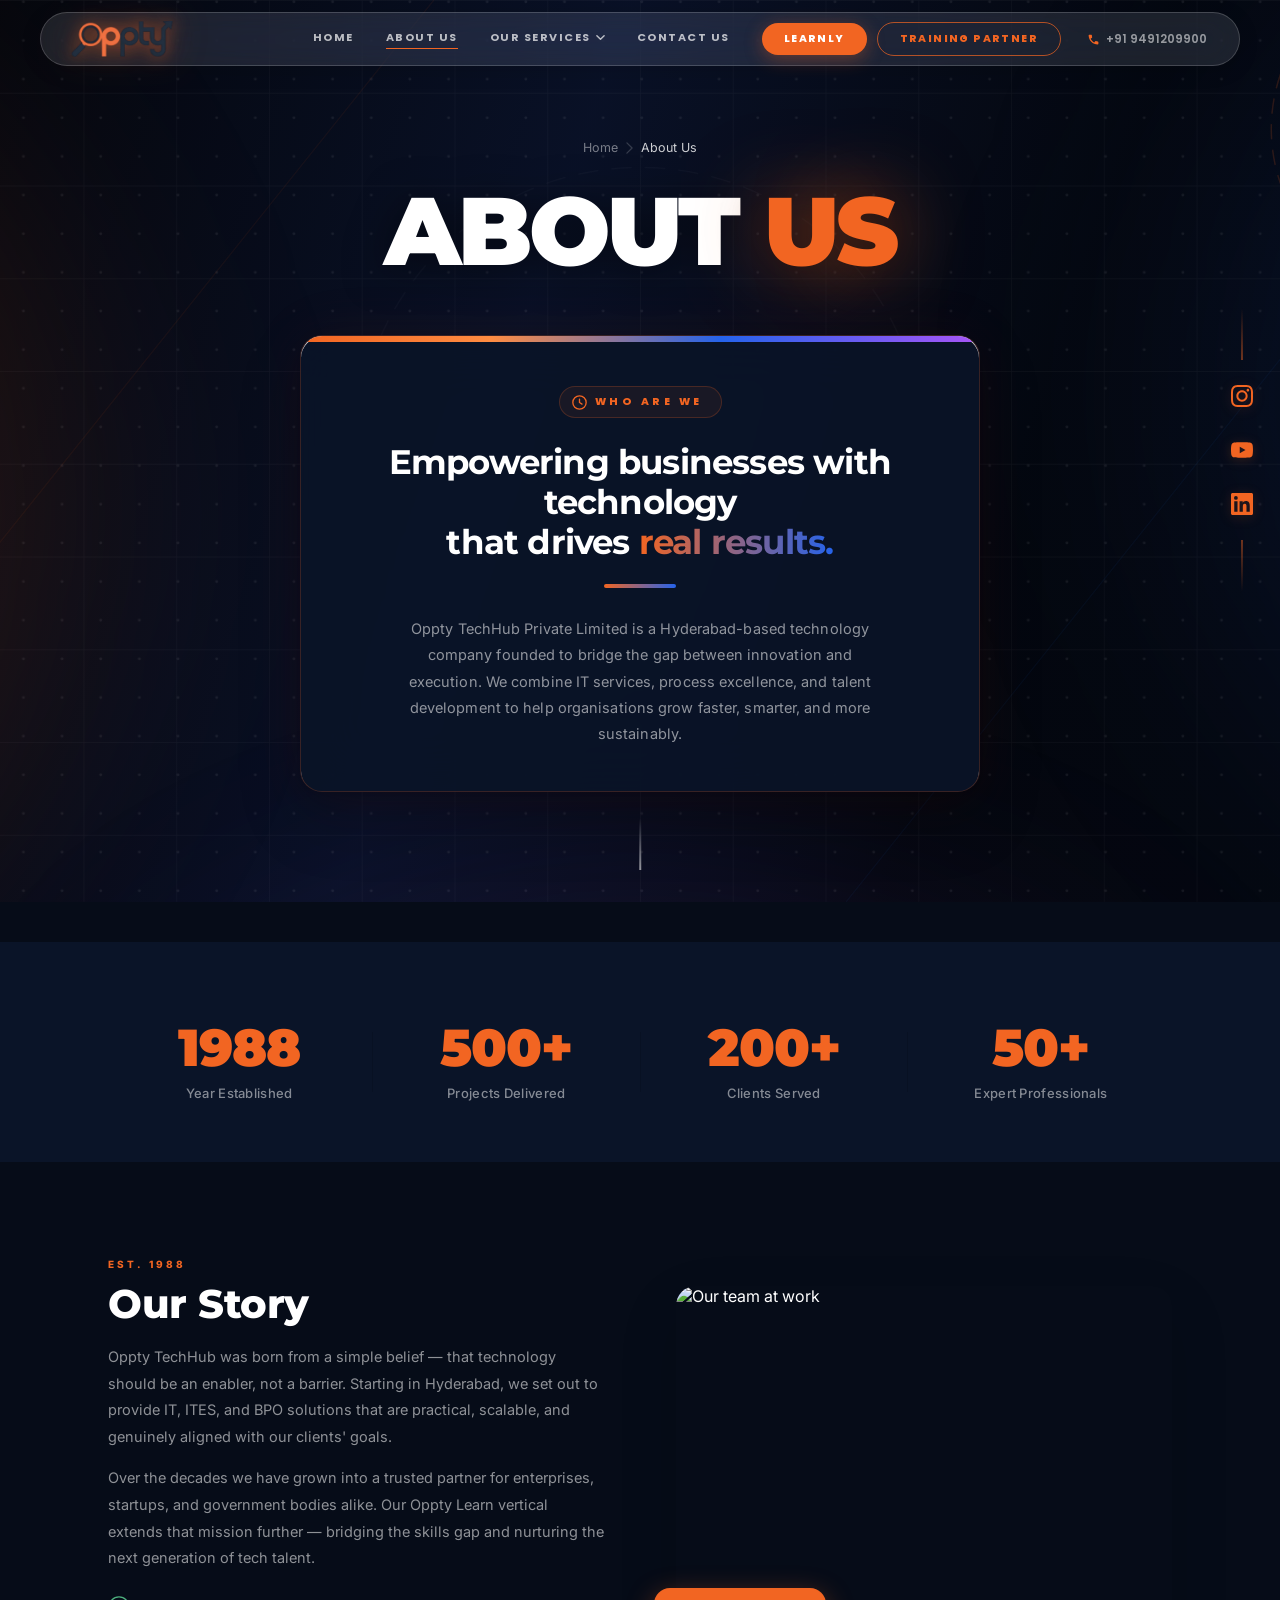
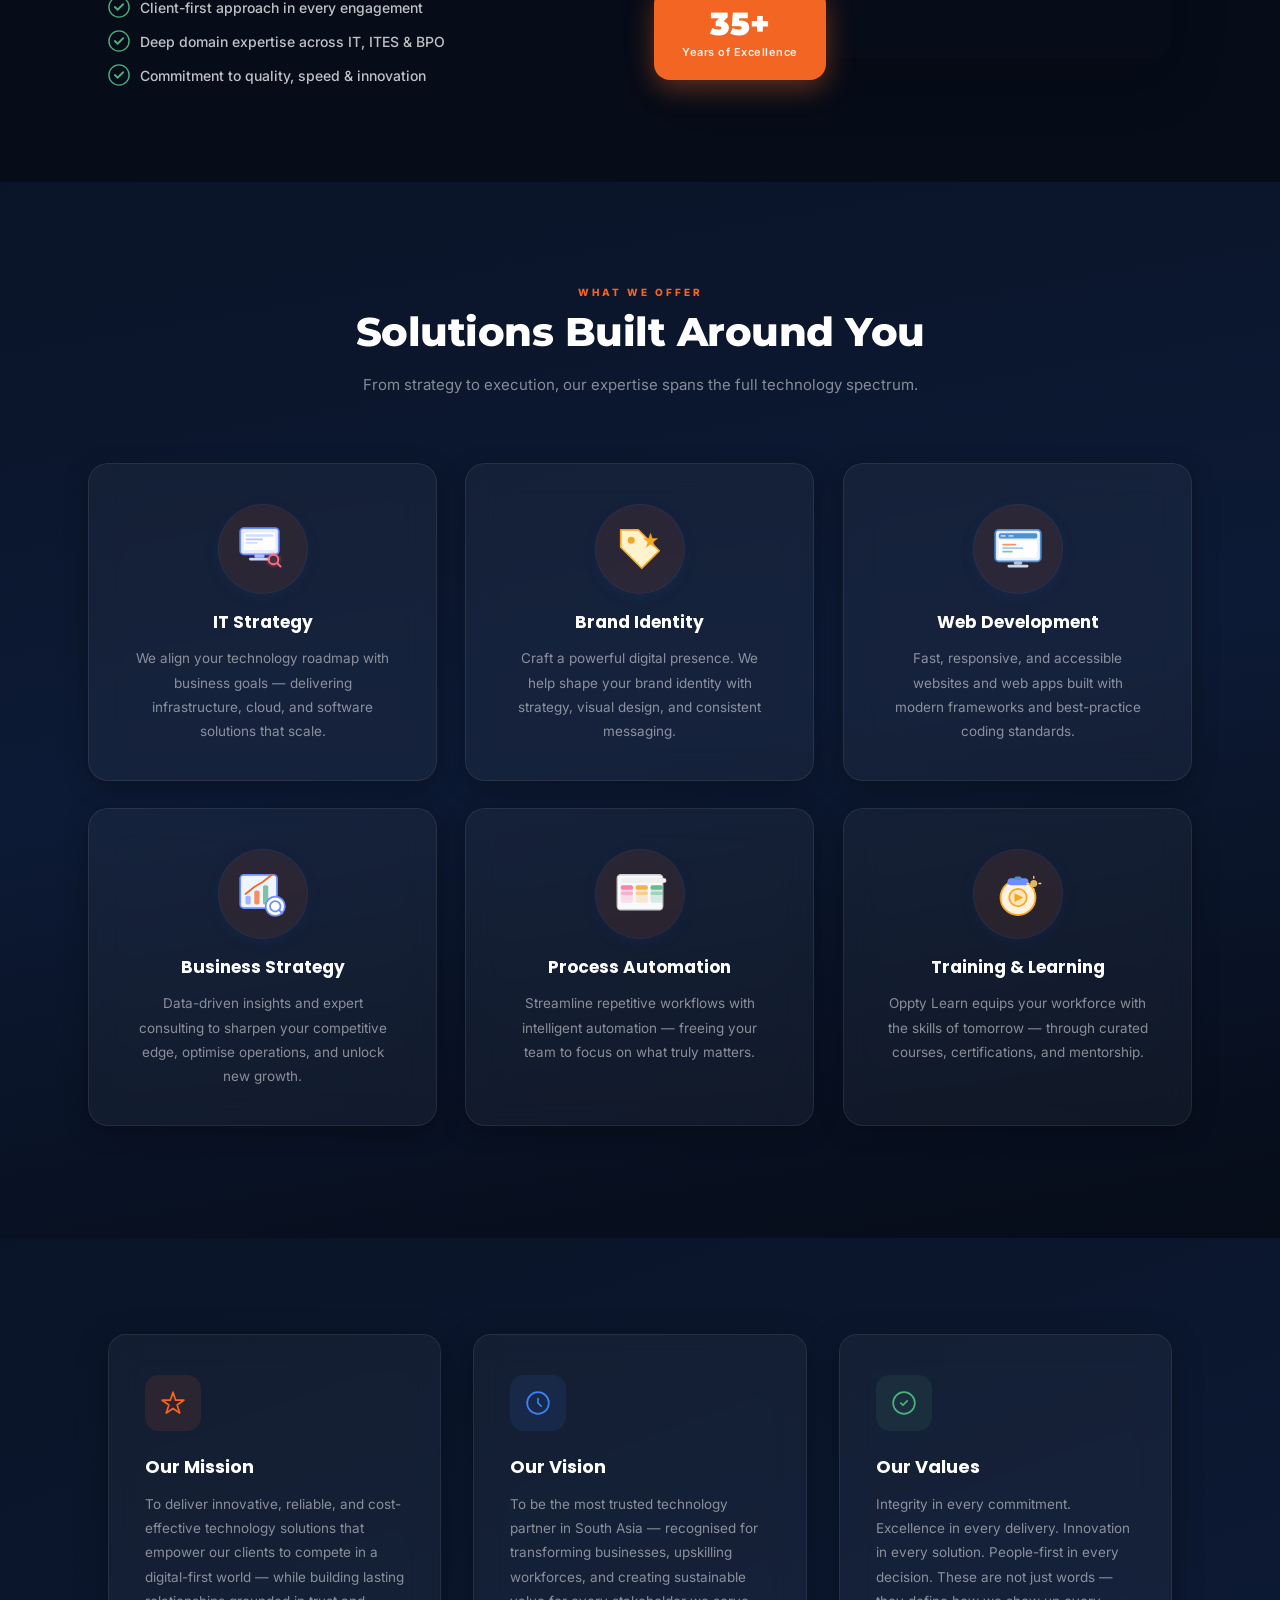
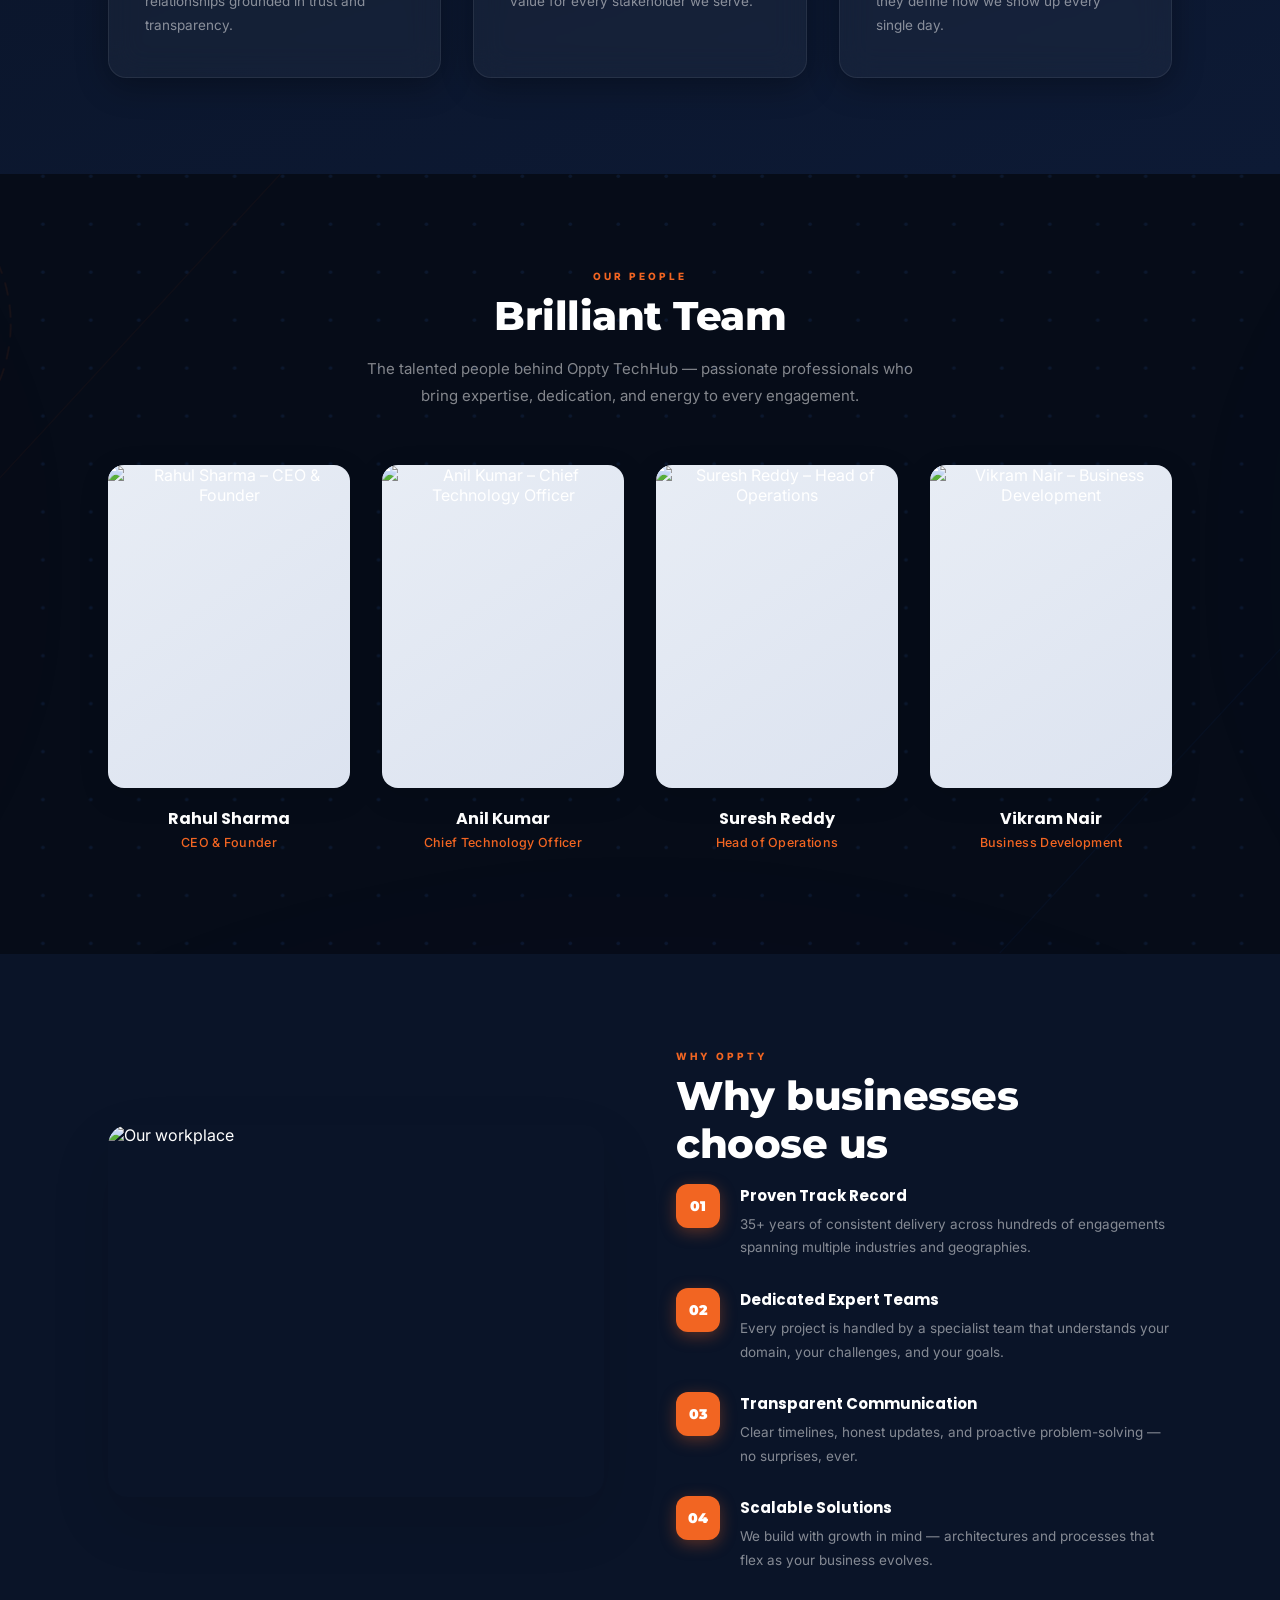
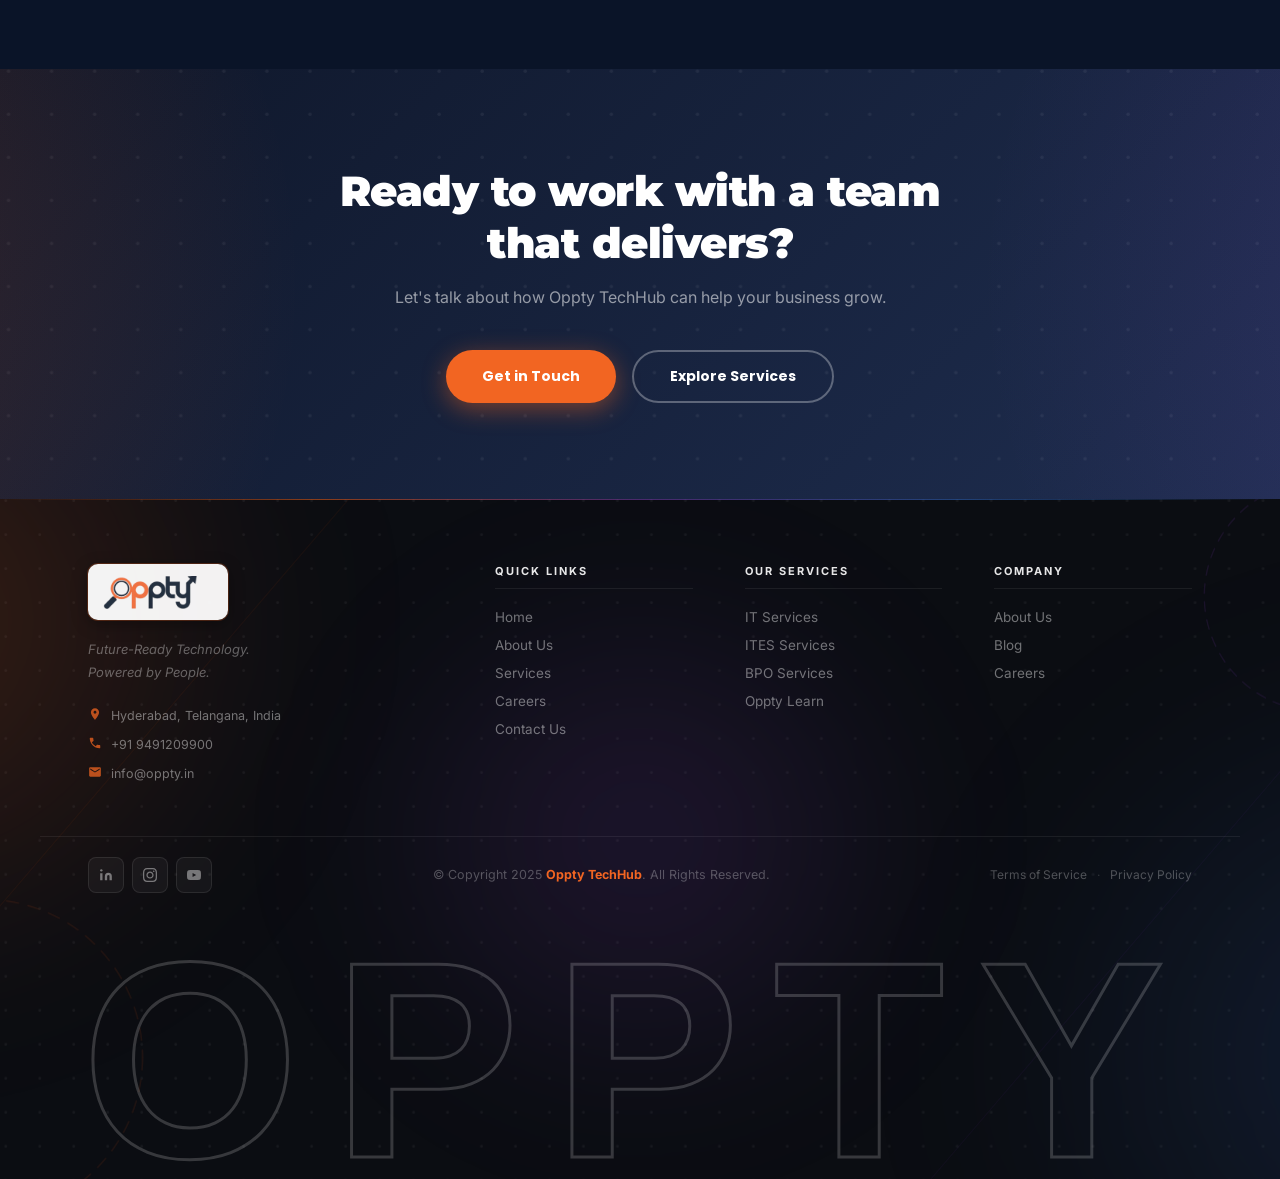
==== commit 8ec725a4: "product" ====
--- a/HTML/about.html
+++ b/HTML/about.html
@@ -81,7 +81,6 @@
         
           </ul>
         </div>
-        <a href="./resources.html">Products</a>
         <a href="contact.html">Contact Us</a>
       </nav>
       <div class="nav-actions">
@@ -115,7 +114,6 @@
           
         </ul>
       </div>
-      <a href="./resources.html">Products</a>
       <a href="./contact.html">Contact Us</a>
 
       <div class="mobile-btns">
@@ -521,6 +519,193 @@
   </section>
 
   <!-- ═══════════════════════════════════
+       BRILLIANT TEAM
+  ════════════════════════════════════ -->
+  <section class="ab-team">
+
+    <!-- Animated SVG background -->
+    <div class="ab-team__bg" aria-hidden="true">
+      <svg class="ab-team__bg-svg" viewBox="0 0 1440 520" preserveAspectRatio="xMidYMid slice"
+        xmlns="http://www.w3.org/2000/svg">
+        <defs>
+          <radialGradient id="tm-g1" cx="15%" cy="50%" r="55%">
+            <stop offset="0%" stop-color="#f26522" stop-opacity="0.10" />
+            <stop offset="100%" stop-color="#f26522" stop-opacity="0" />
+          </radialGradient>
+          <radialGradient id="tm-g2" cx="85%" cy="50%" r="55%">
+            <stop offset="0%" stop-color="#3b82f6" stop-opacity="0.10" />
+            <stop offset="100%" stop-color="#3b82f6" stop-opacity="0" />
+          </radialGradient>
+          <radialGradient id="tm-g3" cx="50%" cy="100%" r="55%">
+            <stop offset="0%" stop-color="#a855f7" stop-opacity="0.07" />
+            <stop offset="100%" stop-color="#a855f7" stop-opacity="0" />
+          </radialGradient>
+          <pattern id="tm-dots" x="0" y="0" width="32" height="32" patternUnits="userSpaceOnUse">
+            <circle cx="1.5" cy="1.5" r="1.2" fill="rgba(59,130,246,0.10)" />
+          </pattern>
+        </defs>
+        <rect width="1440" height="520" fill="url(#tm-dots)" />
+        <ellipse class="tm-orb tm-orb--1" cx="120" cy="260" rx="420" ry="380" fill="url(#tm-g1)" />
+        <ellipse class="tm-orb tm-orb--2" cx="1320" cy="260" rx="420" ry="380" fill="url(#tm-g2)" />
+        <ellipse class="tm-orb tm-orb--3" cx="720" cy="520" rx="520" ry="300" fill="url(#tm-g3)" />
+        <circle class="tm-ring tm-ring--a" cx="200" cy="100" r="100" fill="none" stroke="rgba(242,101,34,0.10)"
+          stroke-width="1" stroke-dasharray="9 6" />
+        <circle class="tm-ring tm-ring--b" cx="1240" cy="420" r="80" fill="none" stroke="rgba(59,130,246,0.10)"
+          stroke-width="1" stroke-dasharray="7 5" />
+        <line x1="0" y1="520" x2="480" y2="0" stroke="rgba(242,101,34,0.04)" stroke-width="1" />
+        <line x1="960" y1="520" x2="1440" y2="0" stroke="rgba(59,130,246,0.04)" stroke-width="1" />
+      </svg>
+    </div>
+
+    <div class="ab-team__inner">
+
+      <!-- Section header -->
+      <div class="ab-section-head">
+        <p class="ab-section-label">OUR PEOPLE</p>
+        <h2 class="ab-section-heading" style="color:#111;">Brilliant Team</h2>
+        <p class="ab-section-sub">The talented people behind Oppty TechHub — passionate professionals who bring
+          expertise, dedication, and energy to every engagement.</p>
+      </div>
+
+      <!-- Team grid -->
+      <div class="ab-team__grid">
+
+        <!-- Member 1 -->
+        <div class="ab-team__card">
+          <div class="ab-team__photo-wrap">
+            <img src="https://images.unsplash.com/photo-1507003211169-0a1dd7228f2d?auto=format&fit=crop&w=400&q=80"
+              alt="Rahul Sharma – CEO & Founder" loading="lazy" />
+            <div class="ab-team__overlay">
+              <div class="ab-team__socials">
+                <a href="#" aria-label="LinkedIn" class="ab-team__soc ab-team__soc--li">
+                  <svg viewBox="0 0 24 24" fill="currentColor">
+                    <path
+                      d="M16 8a6 6 0 0 1 6 6v7h-4v-7a2 2 0 0 0-2-2 2 2 0 0 0-2 2v7h-4v-7a6 6 0 0 1 6-6zM2 9h4v12H2z" />
+                    <circle cx="4" cy="4" r="2" />
+                  </svg>
+                </a>
+                <a href="#" aria-label="Twitter / X" class="ab-team__soc ab-team__soc--tw">
+                  <svg viewBox="0 0 24 24" fill="currentColor">
+                    <path
+                      d="M18.244 2.25h3.308l-7.227 8.26 8.502 11.24H16.17l-4.714-6.231-5.401 6.231H2.744l7.737-8.835L2.25 2.25h6.961l4.261 5.636 4.772-5.636zm-1.161 17.52h1.833L7.084 4.126H5.117z" />
+                  </svg>
+                </a>
+                <a href="#" aria-label="Instagram" class="ab-team__soc ab-team__soc--ig">
+                  <svg viewBox="0 0 24 24" fill="currentColor">
+                    <path
+                      d="M12 2.163c3.204 0 3.584.012 4.85.07 3.252.148 4.771 1.691 4.919 4.919.058 1.265.069 1.645.069 4.849 0 3.205-.012 3.584-.069 4.849-.149 3.225-1.664 4.771-4.919 4.919-1.266.058-1.644.07-4.85.07-3.204 0-3.584-.012-4.849-.07-3.26-.149-4.771-1.699-4.919-4.92-.058-1.265-.07-1.644-.07-4.849 0-3.204.013-3.583.07-4.849.149-3.227 1.664-4.771 4.919-4.919 1.266-.057 1.645-.069 4.849-.069zm0-2.163c-3.259 0-3.667.014-4.947.072-4.358.2-6.78 2.618-6.98 6.98-.059 1.281-.073 1.689-.073 4.948 0 3.259.014 3.668.072 4.948.2 4.358 2.618 6.78 6.98 6.98 1.281.058 1.689.072 4.948.072 3.259 0 3.668-.014 4.948-.072 4.354-.2 6.782-2.618 6.979-6.98.059-1.28.073-1.689.073-4.948 0-3.259-.014-3.667-.072-4.947-.196-4.354-2.617-6.78-6.979-6.98-1.281-.059-1.69-.073-4.949-.073zm0 5.838c-3.403 0-6.162 2.759-6.162 6.162s2.759 6.163 6.162 6.163 6.162-2.759 6.162-6.163c0-3.403-2.759-6.162-6.162-6.162zm0 10.162c-2.209 0-4-1.79-4-4 0-2.209 1.791-4 4-4s4 1.791 4 4c0 2.21-1.791 4-4 4zm6.406-11.845c-.796 0-1.441.645-1.441 1.44s.645 1.44 1.441 1.44c.795 0 1.439-.645 1.439-1.44s-.644-1.44-1.439-1.44z" />
+                  </svg>
+                </a>
+              </div>
+            </div>
+          </div>
+          <div class="ab-team__info">
+            <h4 class="ab-team__name">Rahul Sharma</h4>
+            <span class="ab-team__role">CEO &amp; Founder</span>
+          </div>
+        </div>
+
+        <!-- Member 2 -->
+        <div class="ab-team__card">
+          <div class="ab-team__photo-wrap">
+            <img src="https://images.unsplash.com/photo-1560250097-0b93528c311a?auto=format&fit=crop&w=400&q=80"
+              alt="Anil Kumar – Chief Technology Officer" loading="lazy" />
+            <div class="ab-team__overlay">
+              <div class="ab-team__socials">
+                <a href="#" aria-label="LinkedIn" class="ab-team__soc ab-team__soc--li"><svg viewBox="0 0 24 24"
+                    fill="currentColor">
+                    <path
+                      d="M16 8a6 6 0 0 1 6 6v7h-4v-7a2 2 0 0 0-2-2 2 2 0 0 0-2 2v7h-4v-7a6 6 0 0 1 6-6zM2 9h4v12H2z" />
+                    <circle cx="4" cy="4" r="2" />
+                  </svg></a>
+                <a href="#" aria-label="Twitter / X" class="ab-team__soc ab-team__soc--tw"><svg viewBox="0 0 24 24"
+                    fill="currentColor">
+                    <path
+                      d="M18.244 2.25h3.308l-7.227 8.26 8.502 11.24H16.17l-4.714-6.231-5.401 6.231H2.744l7.737-8.835L2.25 2.25h6.961l4.261 5.636 4.772-5.636zm-1.161 17.52h1.833L7.084 4.126H5.117z" />
+                  </svg></a>
+                <a href="#" aria-label="Instagram" class="ab-team__soc ab-team__soc--ig"><svg viewBox="0 0 24 24"
+                    fill="currentColor">
+                    <path
+                      d="M12 2.163c3.204 0 3.584.012 4.85.07 3.252.148 4.771 1.691 4.919 4.919.058 1.265.069 1.645.069 4.849 0 3.205-.012 3.584-.069 4.849-.149 3.225-1.664 4.771-4.919 4.919-1.266.058-1.644.07-4.85.07-3.204 0-3.584-.012-4.849-.07-3.26-.149-4.771-1.699-4.919-4.92-.058-1.265-.07-1.644-.07-4.849 0-3.204.013-3.583.07-4.849.149-3.227 1.664-4.771 4.919-4.919 1.266-.057 1.645-.069 4.849-.069zm0-2.163c-3.259 0-3.667.014-4.947.072-4.358.2-6.78 2.618-6.98 6.98-.059 1.281-.073 1.689-.073 4.948 0 3.259.014 3.668.072 4.948.2 4.358 2.618 6.78 6.98 6.98 1.281.058 1.689.072 4.948.072 3.259 0 3.668-.014 4.948-.072 4.354-.2 6.782-2.618 6.979-6.98.059-1.28.073-1.689.073-4.948 0-3.259-.014-3.667-.072-4.947-.196-4.354-2.617-6.78-6.979-6.98-1.281-.059-1.69-.073-4.949-.073zm0 5.838c-3.403 0-6.162 2.759-6.162 6.162s2.759 6.163 6.162 6.163 6.162-2.759 6.162-6.163c0-3.403-2.759-6.162-6.162-6.162zm0 10.162c-2.209 0-4-1.79-4-4 0-2.209 1.791-4 4-4s4 1.791 4 4c0 2.21-1.791 4-4 4zm6.406-11.845c-.796 0-1.441.645-1.441 1.44s.645 1.44 1.441 1.44c.795 0 1.439-.645 1.439-1.44s-.644-1.44-1.439-1.44z" />
+                  </svg></a>
+              </div>
+            </div>
+          </div>
+          <div class="ab-team__info">
+            <h4 class="ab-team__name">Anil Kumar</h4>
+            <span class="ab-team__role">Chief Technology Officer</span>
+          </div>
+        </div>
+
+        <!-- Member 3 -->
+        <div class="ab-team__card">
+          <div class="ab-team__photo-wrap">
+            <img src="https://images.unsplash.com/photo-1472099645785-5658abf4ff4e?auto=format&fit=crop&w=400&q=80"
+              alt="Suresh Reddy – Head of Operations" loading="lazy" />
+            <div class="ab-team__overlay">
+              <div class="ab-team__socials">
+                <a href="#" aria-label="LinkedIn" class="ab-team__soc ab-team__soc--li"><svg viewBox="0 0 24 24"
+                    fill="currentColor">
+                    <path
+                      d="M16 8a6 6 0 0 1 6 6v7h-4v-7a2 2 0 0 0-2-2 2 2 0 0 0-2 2v7h-4v-7a6 6 0 0 1 6-6zM2 9h4v12H2z" />
+                    <circle cx="4" cy="4" r="2" />
+                  </svg></a>
+                <a href="#" aria-label="Twitter / X" class="ab-team__soc ab-team__soc--tw"><svg viewBox="0 0 24 24"
+                    fill="currentColor">
+                    <path
+                      d="M18.244 2.25h3.308l-7.227 8.26 8.502 11.24H16.17l-4.714-6.231-5.401 6.231H2.744l7.737-8.835L2.25 2.25h6.961l4.261 5.636 4.772-5.636zm-1.161 17.52h1.833L7.084 4.126H5.117z" />
+                  </svg></a>
+                <a href="#" aria-label="Instagram" class="ab-team__soc ab-team__soc--ig"><svg viewBox="0 0 24 24"
+                    fill="currentColor">
+                    <path
+                      d="M12 2.163c3.204 0 3.584.012 4.85.07 3.252.148 4.771 1.691 4.919 4.919.058 1.265.069 1.645.069 4.849 0 3.205-.012 3.584-.069 4.849-.149 3.225-1.664 4.771-4.919 4.919-1.266.058-1.644.07-4.85.07-3.204 0-3.584-.012-4.849-.07-3.26-.149-4.771-1.699-4.919-4.92-.058-1.265-.07-1.644-.07-4.849 0-3.204.013-3.583.07-4.849.149-3.227 1.664-4.771 4.919-4.919 1.266-.057 1.645-.069 4.849-.069zm0-2.163c-3.259 0-3.667.014-4.947.072-4.358.2-6.78 2.618-6.98 6.98-.059 1.281-.073 1.689-.073 4.948 0 3.259.014 3.668.072 4.948.2 4.358 2.618 6.78 6.98 6.98 1.281.058 1.689.072 4.948.072 3.259 0 3.668-.014 4.948-.072 4.354-.2 6.782-2.618 6.979-6.98.059-1.28.073-1.689.073-4.948 0-3.259-.014-3.667-.072-4.947-.196-4.354-2.617-6.78-6.979-6.98-1.281-.059-1.69-.073-4.949-.073zm0 5.838c-3.403 0-6.162 2.759-6.162 6.162s2.759 6.163 6.162 6.163 6.162-2.759 6.162-6.163c0-3.403-2.759-6.162-6.162-6.162zm0 10.162c-2.209 0-4-1.79-4-4 0-2.209 1.791-4 4-4s4 1.791 4 4c0 2.21-1.791 4-4 4zm6.406-11.845c-.796 0-1.441.645-1.441 1.44s.645 1.44 1.441 1.44c.795 0 1.439-.645 1.439-1.44s-.644-1.44-1.439-1.44z" />
+                  </svg></a>
+              </div>
+            </div>
+          </div>
+          <div class="ab-team__info">
+            <h4 class="ab-team__name">Suresh Reddy</h4>
+            <span class="ab-team__role">Head of Operations</span>
+          </div>
+        </div>
+
+        <!-- Member 4 -->
+        <div class="ab-team__card">
+          <div class="ab-team__photo-wrap">
+            <img src="https://images.unsplash.com/photo-1500648767791-00dcc994a43e?auto=format&fit=crop&w=400&q=80"
+              alt="Vikram Nair – Business Development" loading="lazy" />
+            <div class="ab-team__overlay">
+              <div class="ab-team__socials">
+                <a href="#" aria-label="LinkedIn" class="ab-team__soc ab-team__soc--li"><svg viewBox="0 0 24 24"
+                    fill="currentColor">
+                    <path
+                      d="M16 8a6 6 0 0 1 6 6v7h-4v-7a2 2 0 0 0-2-2 2 2 0 0 0-2 2v7h-4v-7a6 6 0 0 1 6-6zM2 9h4v12H2z" />
+                    <circle cx="4" cy="4" r="2" />
+                  </svg></a>
+                <a href="#" aria-label="Twitter / X" class="ab-team__soc ab-team__soc--tw"><svg viewBox="0 0 24 24"
+                    fill="currentColor">
+                    <path
+                      d="M18.244 2.25h3.308l-7.227 8.26 8.502 11.24H16.17l-4.714-6.231-5.401 6.231H2.744l7.737-8.835L2.25 2.25h6.961l4.261 5.636 4.772-5.636zm-1.161 17.52h1.833L7.084 4.126H5.117z" />
+                  </svg></a>
+                <a href="#" aria-label="Instagram" class="ab-team__soc ab-team__soc--ig"><svg viewBox="0 0 24 24"
+                    fill="currentColor">
+                    <path
+                      d="M12 2.163c3.204 0 3.584.012 4.85.07 3.252.148 4.771 1.691 4.919 4.919.058 1.265.069 1.645.069 4.849 0 3.205-.012 3.584-.069 4.849-.149 3.225-1.664 4.771-4.919 4.919-1.266.058-1.644.07-4.85.07-3.204 0-3.584-.012-4.849-.07-3.26-.149-4.771-1.699-4.919-4.92-.058-1.265-.07-1.644-.07-4.849 0-3.204.013-3.583.07-4.849.149-3.227 1.664-4.771 4.919-4.919 1.266-.057 1.645-.069 4.849-.069zm0-2.163c-3.259 0-3.667.014-4.947.072-4.358.2-6.78 2.618-6.98 6.98-.059 1.281-.073 1.689-.073 4.948 0 3.259.014 3.668.072 4.948.2 4.358 2.618 6.78 6.98 6.98 1.281.058 1.689.072 4.948.072 3.259 0 3.668-.014 4.948-.072 4.354-.2 6.782-2.618 6.979-6.98.059-1.28.073-1.689.073-4.948 0-3.259-.014-3.667-.072-4.947-.196-4.354-2.617-6.78-6.979-6.98-1.281-.059-1.69-.073-4.949-.073zm0 5.838c-3.403 0-6.162 2.759-6.162 6.162s2.759 6.163 6.162 6.163 6.162-2.759 6.162-6.163c0-3.403-2.759-6.162-6.162-6.162zm0 10.162c-2.209 0-4-1.79-4-4 0-2.209 1.791-4 4-4s4 1.791 4 4c0 2.21-1.791 4-4 4zm6.406-11.845c-.796 0-1.441.645-1.441 1.44s.645 1.44 1.441 1.44c.795 0 1.439-.645 1.439-1.44s-.644-1.44-1.439-1.44z" />
+                  </svg></a>
+              </div>
+            </div>
+          </div>
+          <div class="ab-team__info">
+            <h4 class="ab-team__name">Vikram Nair</h4>
+            <span class="ab-team__role">Business Development</span>
+          </div>
+        </div>
+
+      </div>
+    </div>
+  </section>
+
+  <!-- ═══════════════════════════════════
        WHY CHOOSE US
   ════════════════════════════════════ -->
   <section class="ab-why">
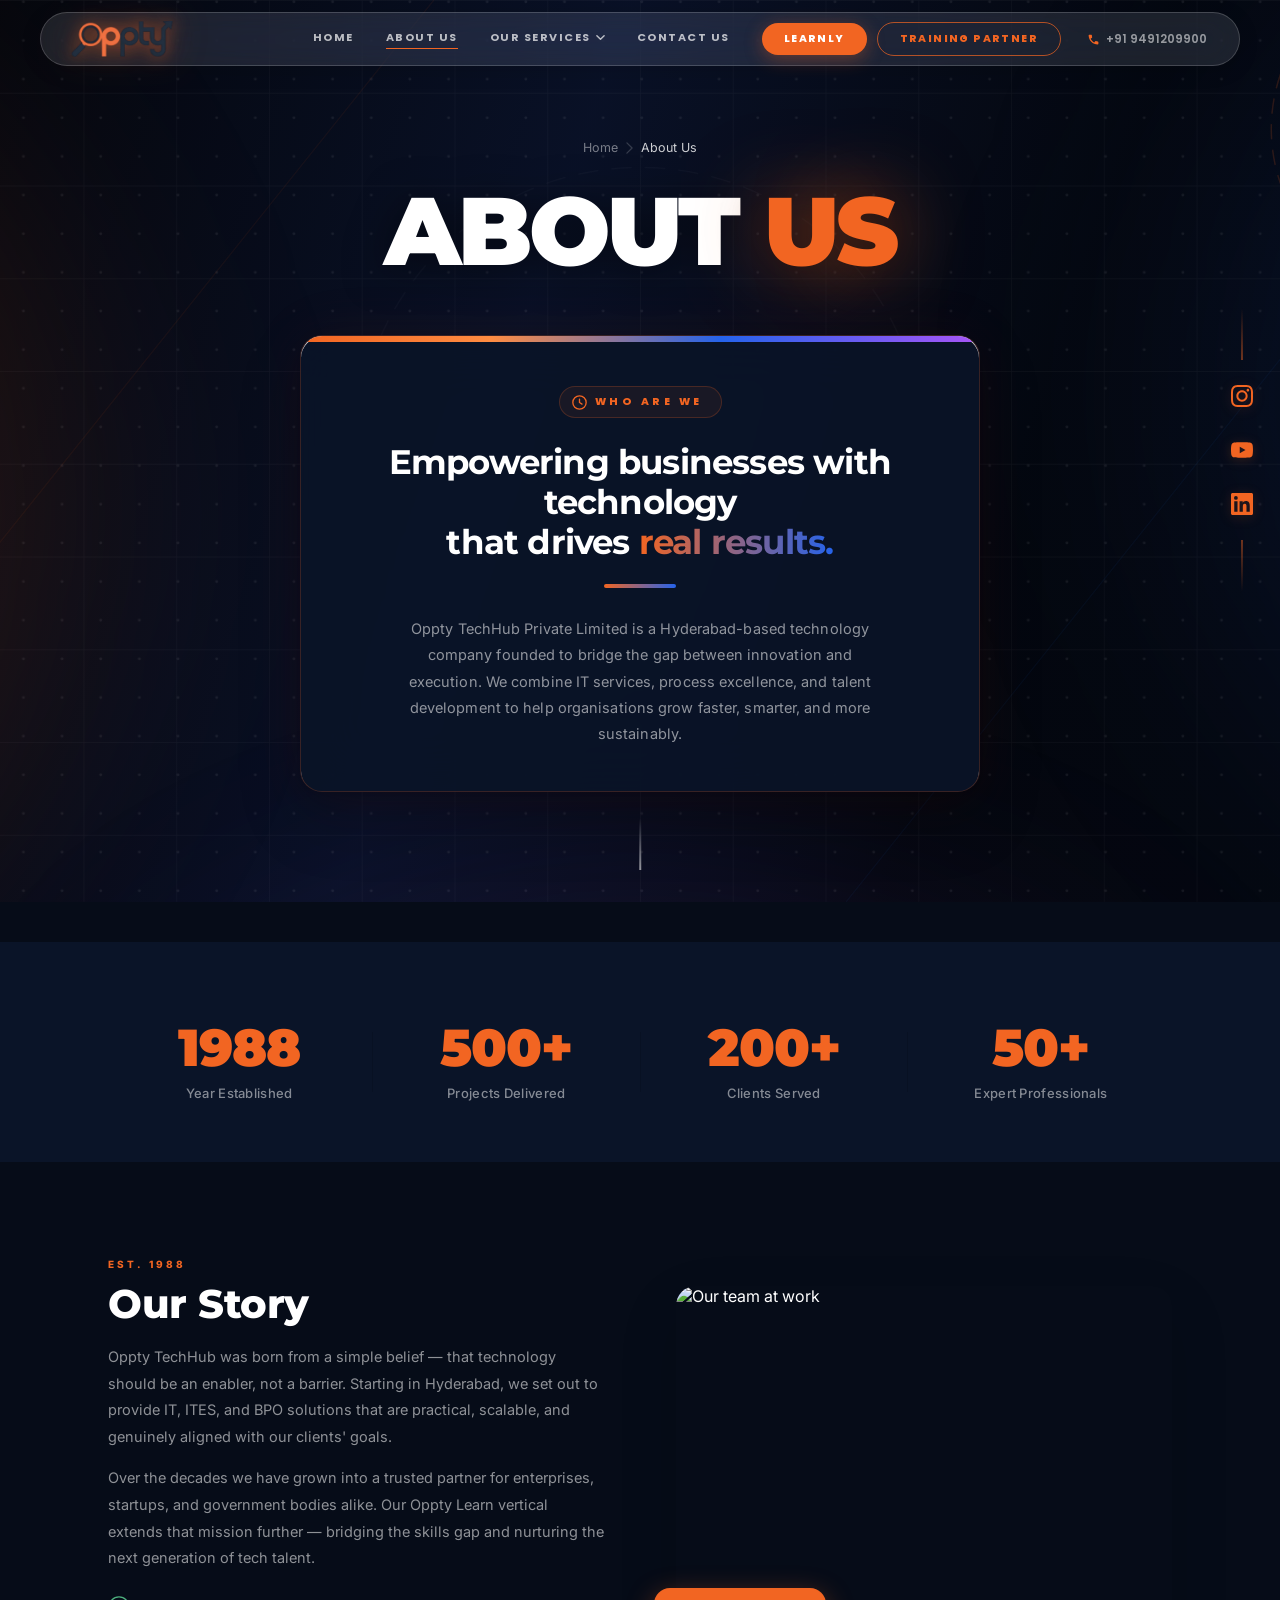
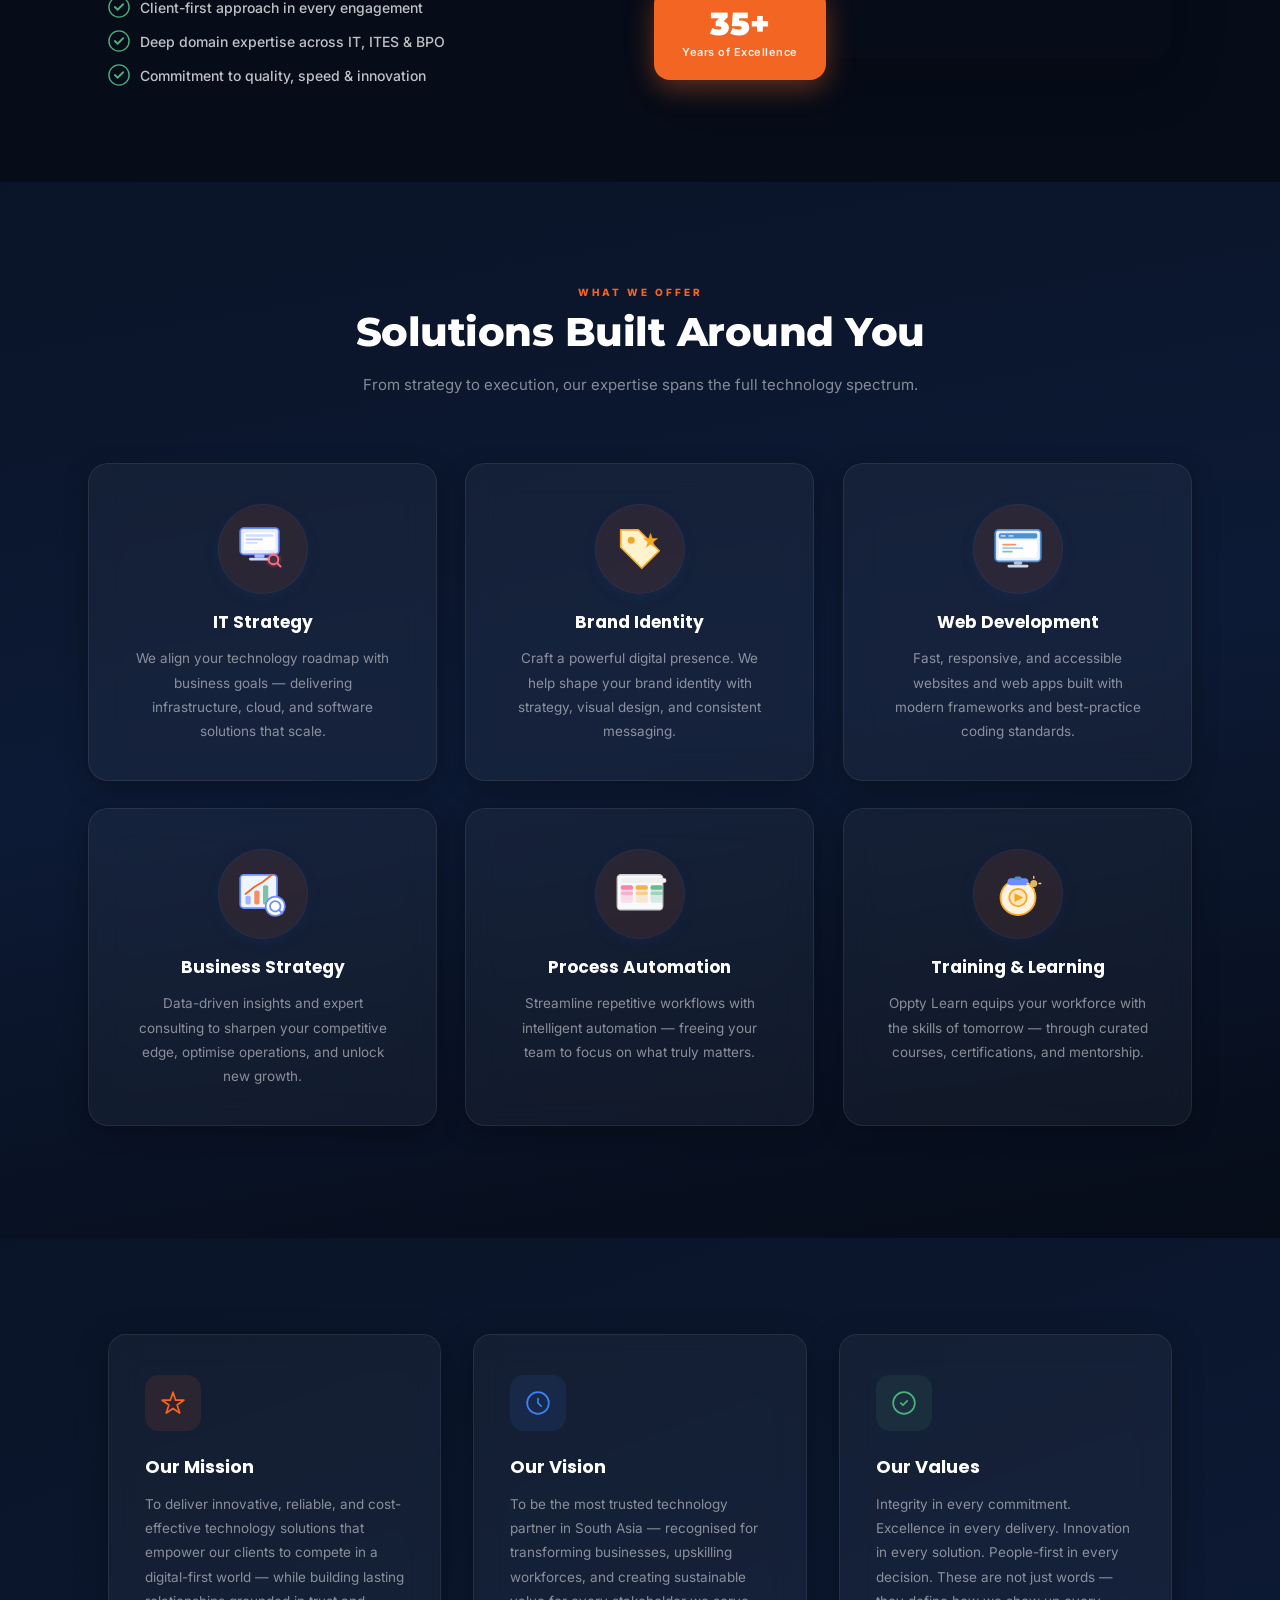
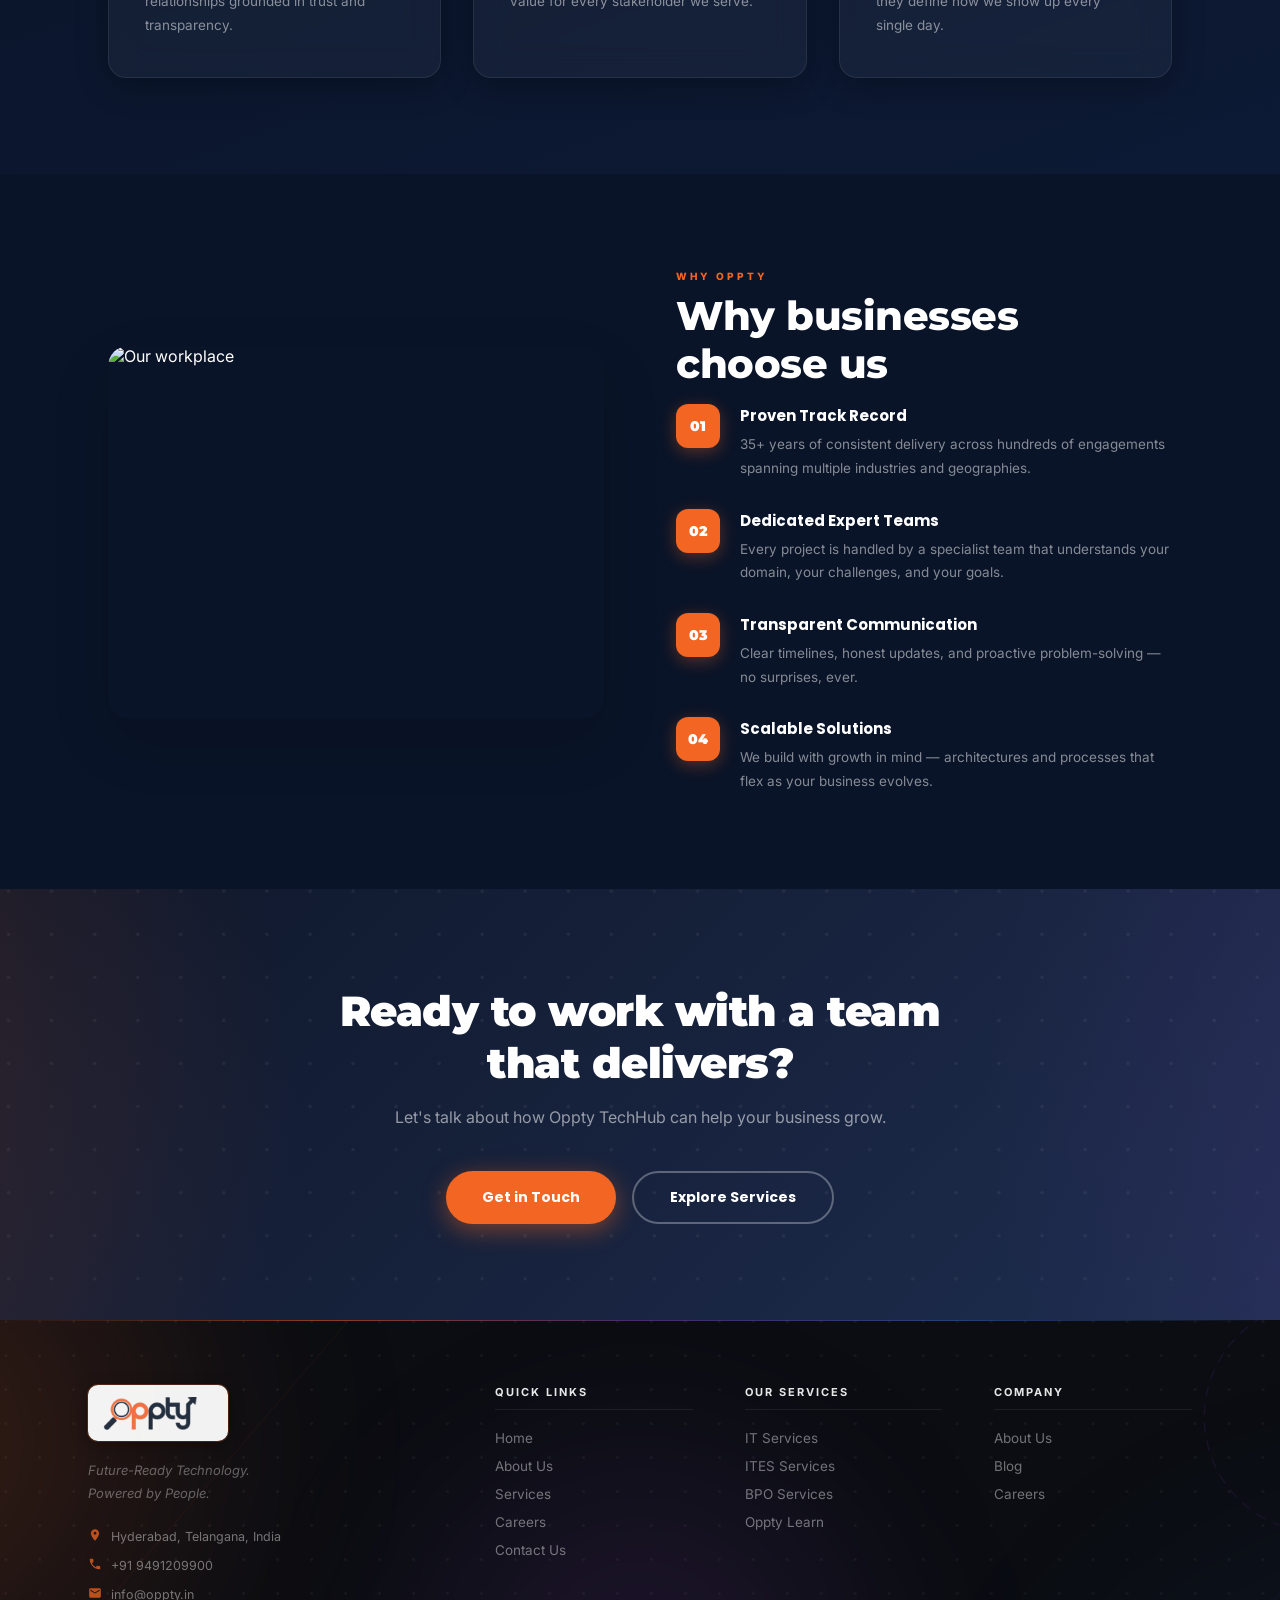
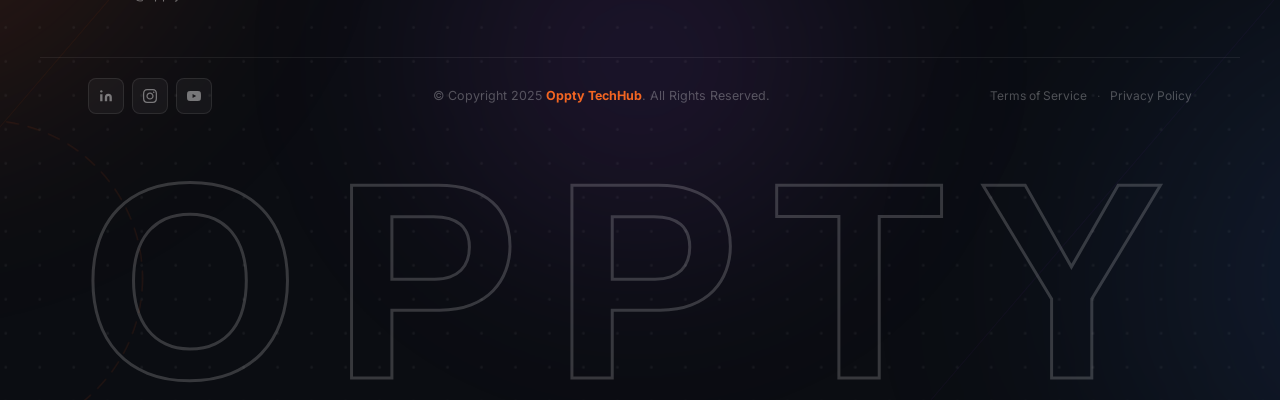
==== commit 1d6a488f: "Merge branch 'main' of https://github.com/mohankrishnakoramutla/Opptytechhub" ====
--- a/HTML/about.html
+++ b/HTML/about.html
@@ -519,193 +519,6 @@
   </section>
 
   <!-- ═══════════════════════════════════
-       BRILLIANT TEAM
-  ════════════════════════════════════ -->
-  <section class="ab-team">
-
-    <!-- Animated SVG background -->
-    <div class="ab-team__bg" aria-hidden="true">
-      <svg class="ab-team__bg-svg" viewBox="0 0 1440 520" preserveAspectRatio="xMidYMid slice"
-        xmlns="http://www.w3.org/2000/svg">
-        <defs>
-          <radialGradient id="tm-g1" cx="15%" cy="50%" r="55%">
-            <stop offset="0%" stop-color="#f26522" stop-opacity="0.10" />
-            <stop offset="100%" stop-color="#f26522" stop-opacity="0" />
-          </radialGradient>
-          <radialGradient id="tm-g2" cx="85%" cy="50%" r="55%">
-            <stop offset="0%" stop-color="#3b82f6" stop-opacity="0.10" />
-            <stop offset="100%" stop-color="#3b82f6" stop-opacity="0" />
-          </radialGradient>
-          <radialGradient id="tm-g3" cx="50%" cy="100%" r="55%">
-            <stop offset="0%" stop-color="#a855f7" stop-opacity="0.07" />
-            <stop offset="100%" stop-color="#a855f7" stop-opacity="0" />
-          </radialGradient>
-          <pattern id="tm-dots" x="0" y="0" width="32" height="32" patternUnits="userSpaceOnUse">
-            <circle cx="1.5" cy="1.5" r="1.2" fill="rgba(59,130,246,0.10)" />
-          </pattern>
-        </defs>
-        <rect width="1440" height="520" fill="url(#tm-dots)" />
-        <ellipse class="tm-orb tm-orb--1" cx="120" cy="260" rx="420" ry="380" fill="url(#tm-g1)" />
-        <ellipse class="tm-orb tm-orb--2" cx="1320" cy="260" rx="420" ry="380" fill="url(#tm-g2)" />
-        <ellipse class="tm-orb tm-orb--3" cx="720" cy="520" rx="520" ry="300" fill="url(#tm-g3)" />
-        <circle class="tm-ring tm-ring--a" cx="200" cy="100" r="100" fill="none" stroke="rgba(242,101,34,0.10)"
-          stroke-width="1" stroke-dasharray="9 6" />
-        <circle class="tm-ring tm-ring--b" cx="1240" cy="420" r="80" fill="none" stroke="rgba(59,130,246,0.10)"
-          stroke-width="1" stroke-dasharray="7 5" />
-        <line x1="0" y1="520" x2="480" y2="0" stroke="rgba(242,101,34,0.04)" stroke-width="1" />
-        <line x1="960" y1="520" x2="1440" y2="0" stroke="rgba(59,130,246,0.04)" stroke-width="1" />
-      </svg>
-    </div>
-
-    <div class="ab-team__inner">
-
-      <!-- Section header -->
-      <div class="ab-section-head">
-        <p class="ab-section-label">OUR PEOPLE</p>
-        <h2 class="ab-section-heading" style="color:#111;">Brilliant Team</h2>
-        <p class="ab-section-sub">The talented people behind Oppty TechHub — passionate professionals who bring
-          expertise, dedication, and energy to every engagement.</p>
-      </div>
-
-      <!-- Team grid -->
-      <div class="ab-team__grid">
-
-        <!-- Member 1 -->
-        <div class="ab-team__card">
-          <div class="ab-team__photo-wrap">
-            <img src="https://images.unsplash.com/photo-1507003211169-0a1dd7228f2d?auto=format&fit=crop&w=400&q=80"
-              alt="Rahul Sharma – CEO & Founder" loading="lazy" />
-            <div class="ab-team__overlay">
-              <div class="ab-team__socials">
-                <a href="#" aria-label="LinkedIn" class="ab-team__soc ab-team__soc--li">
-                  <svg viewBox="0 0 24 24" fill="currentColor">
-                    <path
-                      d="M16 8a6 6 0 0 1 6 6v7h-4v-7a2 2 0 0 0-2-2 2 2 0 0 0-2 2v7h-4v-7a6 6 0 0 1 6-6zM2 9h4v12H2z" />
-                    <circle cx="4" cy="4" r="2" />
-                  </svg>
-                </a>
-                <a href="#" aria-label="Twitter / X" class="ab-team__soc ab-team__soc--tw">
-                  <svg viewBox="0 0 24 24" fill="currentColor">
-                    <path
-                      d="M18.244 2.25h3.308l-7.227 8.26 8.502 11.24H16.17l-4.714-6.231-5.401 6.231H2.744l7.737-8.835L2.25 2.25h6.961l4.261 5.636 4.772-5.636zm-1.161 17.52h1.833L7.084 4.126H5.117z" />
-                  </svg>
-                </a>
-                <a href="#" aria-label="Instagram" class="ab-team__soc ab-team__soc--ig">
-                  <svg viewBox="0 0 24 24" fill="currentColor">
-                    <path
-                      d="M12 2.163c3.204 0 3.584.012 4.85.07 3.252.148 4.771 1.691 4.919 4.919.058 1.265.069 1.645.069 4.849 0 3.205-.012 3.584-.069 4.849-.149 3.225-1.664 4.771-4.919 4.919-1.266.058-1.644.07-4.85.07-3.204 0-3.584-.012-4.849-.07-3.26-.149-4.771-1.699-4.919-4.92-.058-1.265-.07-1.644-.07-4.849 0-3.204.013-3.583.07-4.849.149-3.227 1.664-4.771 4.919-4.919 1.266-.057 1.645-.069 4.849-.069zm0-2.163c-3.259 0-3.667.014-4.947.072-4.358.2-6.78 2.618-6.98 6.98-.059 1.281-.073 1.689-.073 4.948 0 3.259.014 3.668.072 4.948.2 4.358 2.618 6.78 6.98 6.98 1.281.058 1.689.072 4.948.072 3.259 0 3.668-.014 4.948-.072 4.354-.2 6.782-2.618 6.979-6.98.059-1.28.073-1.689.073-4.948 0-3.259-.014-3.667-.072-4.947-.196-4.354-2.617-6.78-6.979-6.98-1.281-.059-1.69-.073-4.949-.073zm0 5.838c-3.403 0-6.162 2.759-6.162 6.162s2.759 6.163 6.162 6.163 6.162-2.759 6.162-6.163c0-3.403-2.759-6.162-6.162-6.162zm0 10.162c-2.209 0-4-1.79-4-4 0-2.209 1.791-4 4-4s4 1.791 4 4c0 2.21-1.791 4-4 4zm6.406-11.845c-.796 0-1.441.645-1.441 1.44s.645 1.44 1.441 1.44c.795 0 1.439-.645 1.439-1.44s-.644-1.44-1.439-1.44z" />
-                  </svg>
-                </a>
-              </div>
-            </div>
-          </div>
-          <div class="ab-team__info">
-            <h4 class="ab-team__name">Rahul Sharma</h4>
-            <span class="ab-team__role">CEO &amp; Founder</span>
-          </div>
-        </div>
-
-        <!-- Member 2 -->
-        <div class="ab-team__card">
-          <div class="ab-team__photo-wrap">
-            <img src="https://images.unsplash.com/photo-1560250097-0b93528c311a?auto=format&fit=crop&w=400&q=80"
-              alt="Anil Kumar – Chief Technology Officer" loading="lazy" />
-            <div class="ab-team__overlay">
-              <div class="ab-team__socials">
-                <a href="#" aria-label="LinkedIn" class="ab-team__soc ab-team__soc--li"><svg viewBox="0 0 24 24"
-                    fill="currentColor">
-                    <path
-                      d="M16 8a6 6 0 0 1 6 6v7h-4v-7a2 2 0 0 0-2-2 2 2 0 0 0-2 2v7h-4v-7a6 6 0 0 1 6-6zM2 9h4v12H2z" />
-                    <circle cx="4" cy="4" r="2" />
-                  </svg></a>
-                <a href="#" aria-label="Twitter / X" class="ab-team__soc ab-team__soc--tw"><svg viewBox="0 0 24 24"
-                    fill="currentColor">
-                    <path
-                      d="M18.244 2.25h3.308l-7.227 8.26 8.502 11.24H16.17l-4.714-6.231-5.401 6.231H2.744l7.737-8.835L2.25 2.25h6.961l4.261 5.636 4.772-5.636zm-1.161 17.52h1.833L7.084 4.126H5.117z" />
-                  </svg></a>
-                <a href="#" aria-label="Instagram" class="ab-team__soc ab-team__soc--ig"><svg viewBox="0 0 24 24"
-                    fill="currentColor">
-                    <path
-                      d="M12 2.163c3.204 0 3.584.012 4.85.07 3.252.148 4.771 1.691 4.919 4.919.058 1.265.069 1.645.069 4.849 0 3.205-.012 3.584-.069 4.849-.149 3.225-1.664 4.771-4.919 4.919-1.266.058-1.644.07-4.85.07-3.204 0-3.584-.012-4.849-.07-3.26-.149-4.771-1.699-4.919-4.92-.058-1.265-.07-1.644-.07-4.849 0-3.204.013-3.583.07-4.849.149-3.227 1.664-4.771 4.919-4.919 1.266-.057 1.645-.069 4.849-.069zm0-2.163c-3.259 0-3.667.014-4.947.072-4.358.2-6.78 2.618-6.98 6.98-.059 1.281-.073 1.689-.073 4.948 0 3.259.014 3.668.072 4.948.2 4.358 2.618 6.78 6.98 6.98 1.281.058 1.689.072 4.948.072 3.259 0 3.668-.014 4.948-.072 4.354-.2 6.782-2.618 6.979-6.98.059-1.28.073-1.689.073-4.948 0-3.259-.014-3.667-.072-4.947-.196-4.354-2.617-6.78-6.979-6.98-1.281-.059-1.69-.073-4.949-.073zm0 5.838c-3.403 0-6.162 2.759-6.162 6.162s2.759 6.163 6.162 6.163 6.162-2.759 6.162-6.163c0-3.403-2.759-6.162-6.162-6.162zm0 10.162c-2.209 0-4-1.79-4-4 0-2.209 1.791-4 4-4s4 1.791 4 4c0 2.21-1.791 4-4 4zm6.406-11.845c-.796 0-1.441.645-1.441 1.44s.645 1.44 1.441 1.44c.795 0 1.439-.645 1.439-1.44s-.644-1.44-1.439-1.44z" />
-                  </svg></a>
-              </div>
-            </div>
-          </div>
-          <div class="ab-team__info">
-            <h4 class="ab-team__name">Anil Kumar</h4>
-            <span class="ab-team__role">Chief Technology Officer</span>
-          </div>
-        </div>
-
-        <!-- Member 3 -->
-        <div class="ab-team__card">
-          <div class="ab-team__photo-wrap">
-            <img src="https://images.unsplash.com/photo-1472099645785-5658abf4ff4e?auto=format&fit=crop&w=400&q=80"
-              alt="Suresh Reddy – Head of Operations" loading="lazy" />
-            <div class="ab-team__overlay">
-              <div class="ab-team__socials">
-                <a href="#" aria-label="LinkedIn" class="ab-team__soc ab-team__soc--li"><svg viewBox="0 0 24 24"
-                    fill="currentColor">
-                    <path
-                      d="M16 8a6 6 0 0 1 6 6v7h-4v-7a2 2 0 0 0-2-2 2 2 0 0 0-2 2v7h-4v-7a6 6 0 0 1 6-6zM2 9h4v12H2z" />
-                    <circle cx="4" cy="4" r="2" />
-                  </svg></a>
-                <a href="#" aria-label="Twitter / X" class="ab-team__soc ab-team__soc--tw"><svg viewBox="0 0 24 24"
-                    fill="currentColor">
-                    <path
-                      d="M18.244 2.25h3.308l-7.227 8.26 8.502 11.24H16.17l-4.714-6.231-5.401 6.231H2.744l7.737-8.835L2.25 2.25h6.961l4.261 5.636 4.772-5.636zm-1.161 17.52h1.833L7.084 4.126H5.117z" />
-                  </svg></a>
-                <a href="#" aria-label="Instagram" class="ab-team__soc ab-team__soc--ig"><svg viewBox="0 0 24 24"
-                    fill="currentColor">
-                    <path
-                      d="M12 2.163c3.204 0 3.584.012 4.85.07 3.252.148 4.771 1.691 4.919 4.919.058 1.265.069 1.645.069 4.849 0 3.205-.012 3.584-.069 4.849-.149 3.225-1.664 4.771-4.919 4.919-1.266.058-1.644.07-4.85.07-3.204 0-3.584-.012-4.849-.07-3.26-.149-4.771-1.699-4.919-4.92-.058-1.265-.07-1.644-.07-4.849 0-3.204.013-3.583.07-4.849.149-3.227 1.664-4.771 4.919-4.919 1.266-.057 1.645-.069 4.849-.069zm0-2.163c-3.259 0-3.667.014-4.947.072-4.358.2-6.78 2.618-6.98 6.98-.059 1.281-.073 1.689-.073 4.948 0 3.259.014 3.668.072 4.948.2 4.358 2.618 6.78 6.98 6.98 1.281.058 1.689.072 4.948.072 3.259 0 3.668-.014 4.948-.072 4.354-.2 6.782-2.618 6.979-6.98.059-1.28.073-1.689.073-4.948 0-3.259-.014-3.667-.072-4.947-.196-4.354-2.617-6.78-6.979-6.98-1.281-.059-1.69-.073-4.949-.073zm0 5.838c-3.403 0-6.162 2.759-6.162 6.162s2.759 6.163 6.162 6.163 6.162-2.759 6.162-6.163c0-3.403-2.759-6.162-6.162-6.162zm0 10.162c-2.209 0-4-1.79-4-4 0-2.209 1.791-4 4-4s4 1.791 4 4c0 2.21-1.791 4-4 4zm6.406-11.845c-.796 0-1.441.645-1.441 1.44s.645 1.44 1.441 1.44c.795 0 1.439-.645 1.439-1.44s-.644-1.44-1.439-1.44z" />
-                  </svg></a>
-              </div>
-            </div>
-          </div>
-          <div class="ab-team__info">
-            <h4 class="ab-team__name">Suresh Reddy</h4>
-            <span class="ab-team__role">Head of Operations</span>
-          </div>
-        </div>
-
-        <!-- Member 4 -->
-        <div class="ab-team__card">
-          <div class="ab-team__photo-wrap">
-            <img src="https://images.unsplash.com/photo-1500648767791-00dcc994a43e?auto=format&fit=crop&w=400&q=80"
-              alt="Vikram Nair – Business Development" loading="lazy" />
-            <div class="ab-team__overlay">
-              <div class="ab-team__socials">
-                <a href="#" aria-label="LinkedIn" class="ab-team__soc ab-team__soc--li"><svg viewBox="0 0 24 24"
-                    fill="currentColor">
-                    <path
-                      d="M16 8a6 6 0 0 1 6 6v7h-4v-7a2 2 0 0 0-2-2 2 2 0 0 0-2 2v7h-4v-7a6 6 0 0 1 6-6zM2 9h4v12H2z" />
-                    <circle cx="4" cy="4" r="2" />
-                  </svg></a>
-                <a href="#" aria-label="Twitter / X" class="ab-team__soc ab-team__soc--tw"><svg viewBox="0 0 24 24"
-                    fill="currentColor">
-                    <path
-                      d="M18.244 2.25h3.308l-7.227 8.26 8.502 11.24H16.17l-4.714-6.231-5.401 6.231H2.744l7.737-8.835L2.25 2.25h6.961l4.261 5.636 4.772-5.636zm-1.161 17.52h1.833L7.084 4.126H5.117z" />
-                  </svg></a>
-                <a href="#" aria-label="Instagram" class="ab-team__soc ab-team__soc--ig"><svg viewBox="0 0 24 24"
-                    fill="currentColor">
-                    <path
-                      d="M12 2.163c3.204 0 3.584.012 4.85.07 3.252.148 4.771 1.691 4.919 4.919.058 1.265.069 1.645.069 4.849 0 3.205-.012 3.584-.069 4.849-.149 3.225-1.664 4.771-4.919 4.919-1.266.058-1.644.07-4.85.07-3.204 0-3.584-.012-4.849-.07-3.26-.149-4.771-1.699-4.919-4.92-.058-1.265-.07-1.644-.07-4.849 0-3.204.013-3.583.07-4.849.149-3.227 1.664-4.771 4.919-4.919 1.266-.057 1.645-.069 4.849-.069zm0-2.163c-3.259 0-3.667.014-4.947.072-4.358.2-6.78 2.618-6.98 6.98-.059 1.281-.073 1.689-.073 4.948 0 3.259.014 3.668.072 4.948.2 4.358 2.618 6.78 6.98 6.98 1.281.058 1.689.072 4.948.072 3.259 0 3.668-.014 4.948-.072 4.354-.2 6.782-2.618 6.979-6.98.059-1.28.073-1.689.073-4.948 0-3.259-.014-3.667-.072-4.947-.196-4.354-2.617-6.78-6.979-6.98-1.281-.059-1.69-.073-4.949-.073zm0 5.838c-3.403 0-6.162 2.759-6.162 6.162s2.759 6.163 6.162 6.163 6.162-2.759 6.162-6.163c0-3.403-2.759-6.162-6.162-6.162zm0 10.162c-2.209 0-4-1.79-4-4 0-2.209 1.791-4 4-4s4 1.791 4 4c0 2.21-1.791 4-4 4zm6.406-11.845c-.796 0-1.441.645-1.441 1.44s.645 1.44 1.441 1.44c.795 0 1.439-.645 1.439-1.44s-.644-1.44-1.439-1.44z" />
-                  </svg></a>
-              </div>
-            </div>
-          </div>
-          <div class="ab-team__info">
-            <h4 class="ab-team__name">Vikram Nair</h4>
-            <span class="ab-team__role">Business Development</span>
-          </div>
-        </div>
-
-      </div>
-    </div>
-  </section>
-
-  <!-- ═══════════════════════════════════
        WHY CHOOSE US
   ════════════════════════════════════ -->
   <section class="ab-why">
